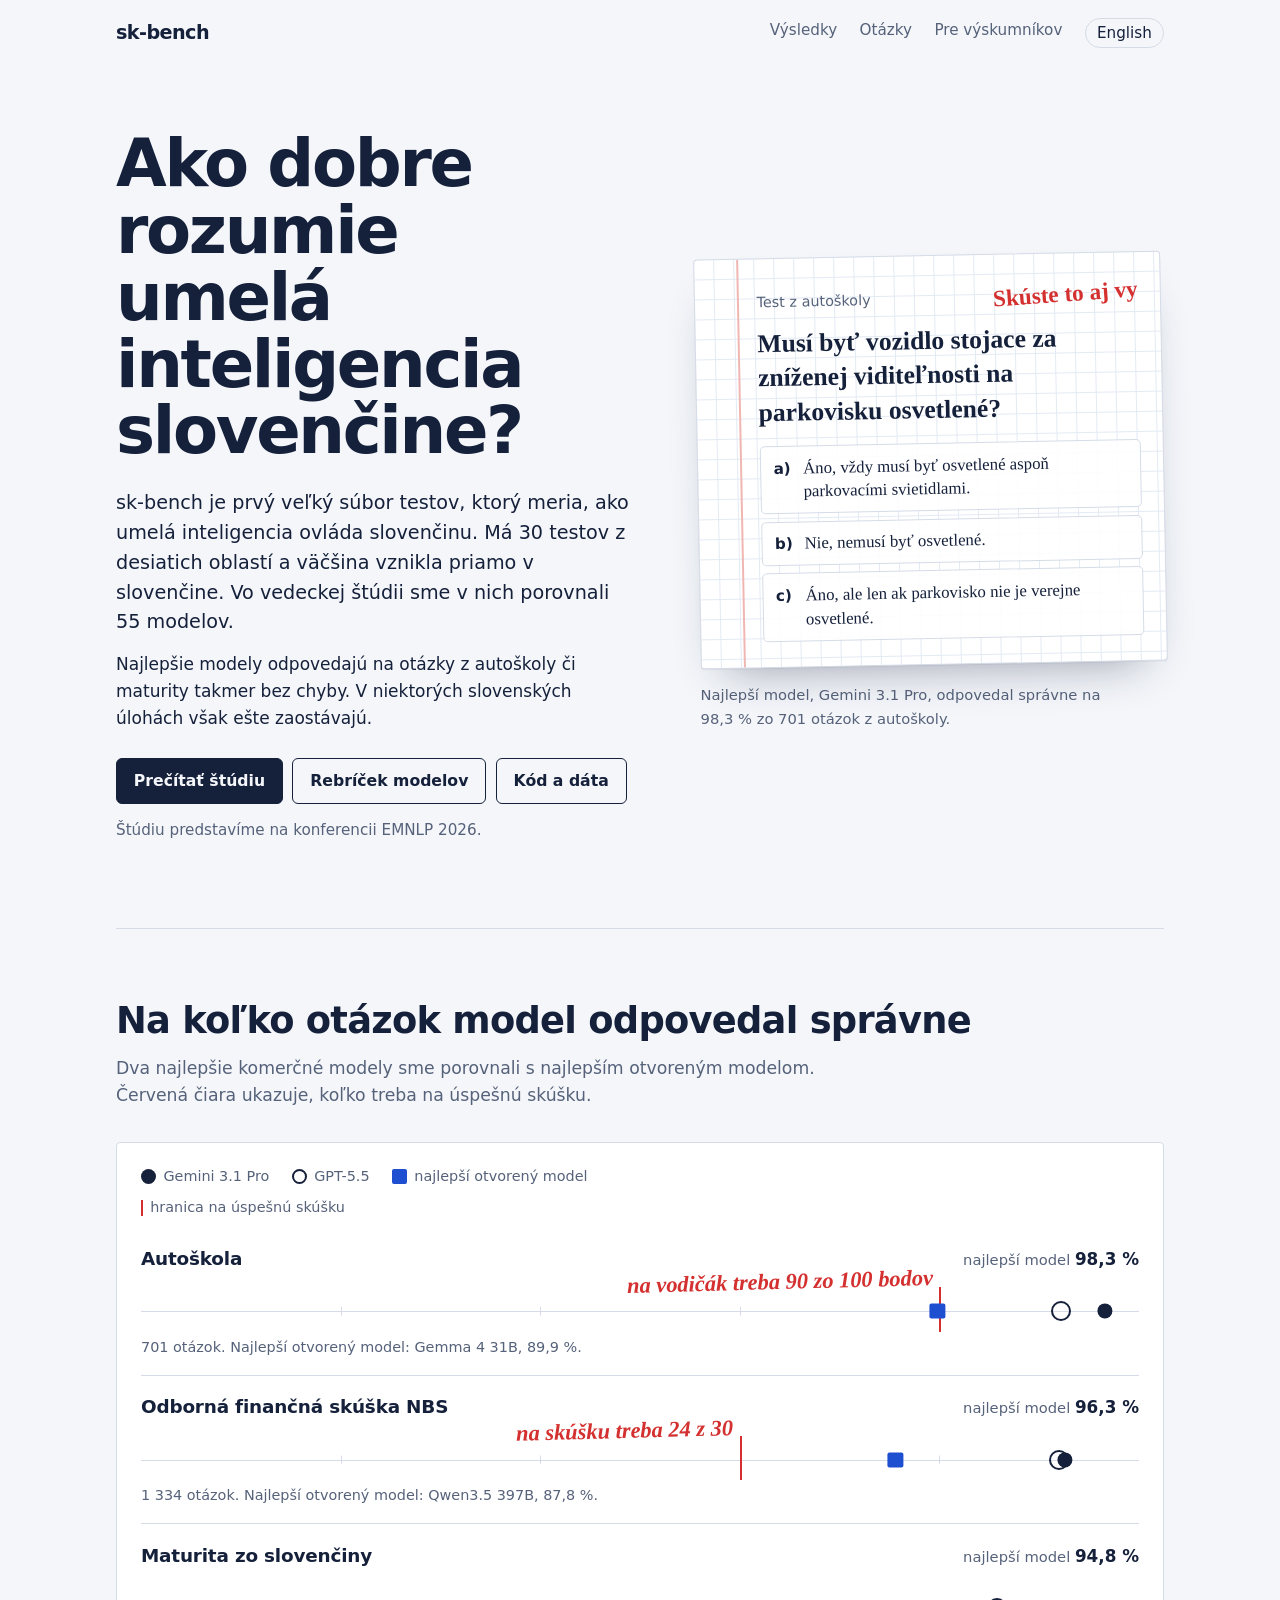
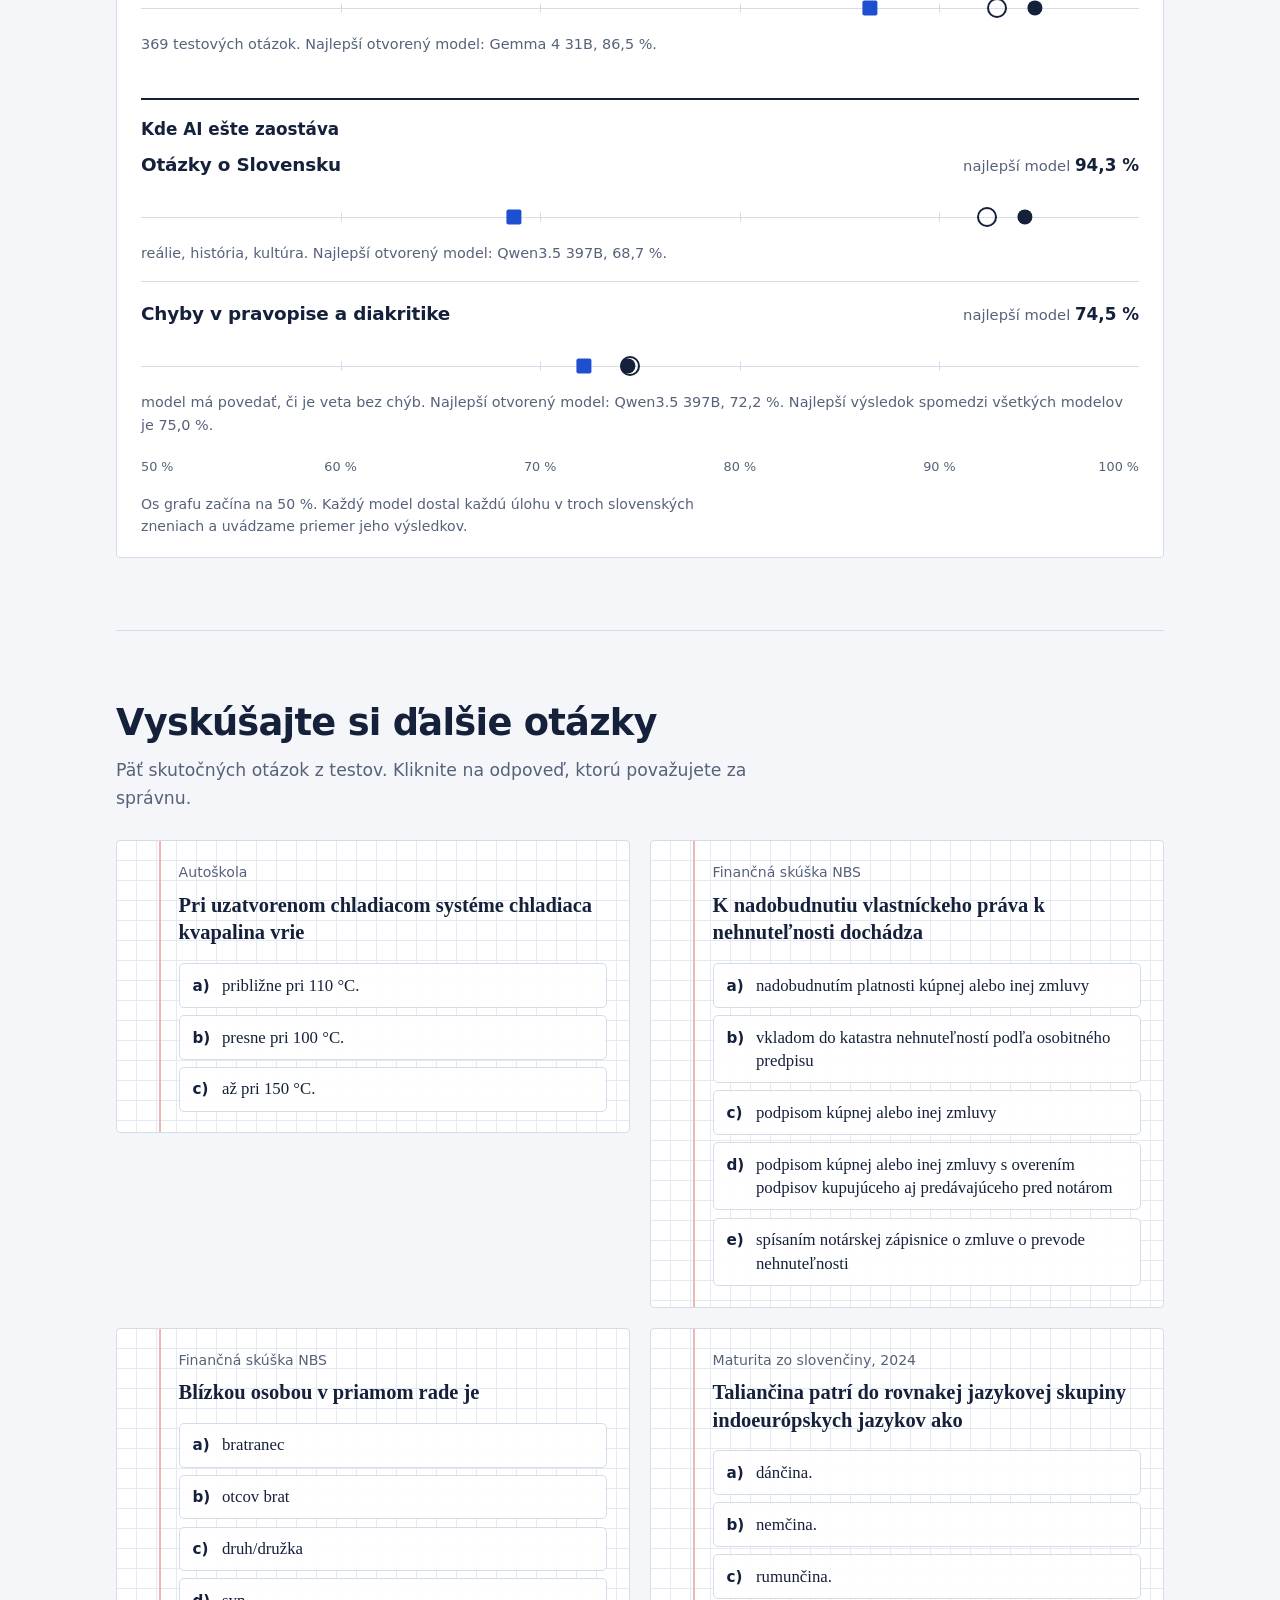
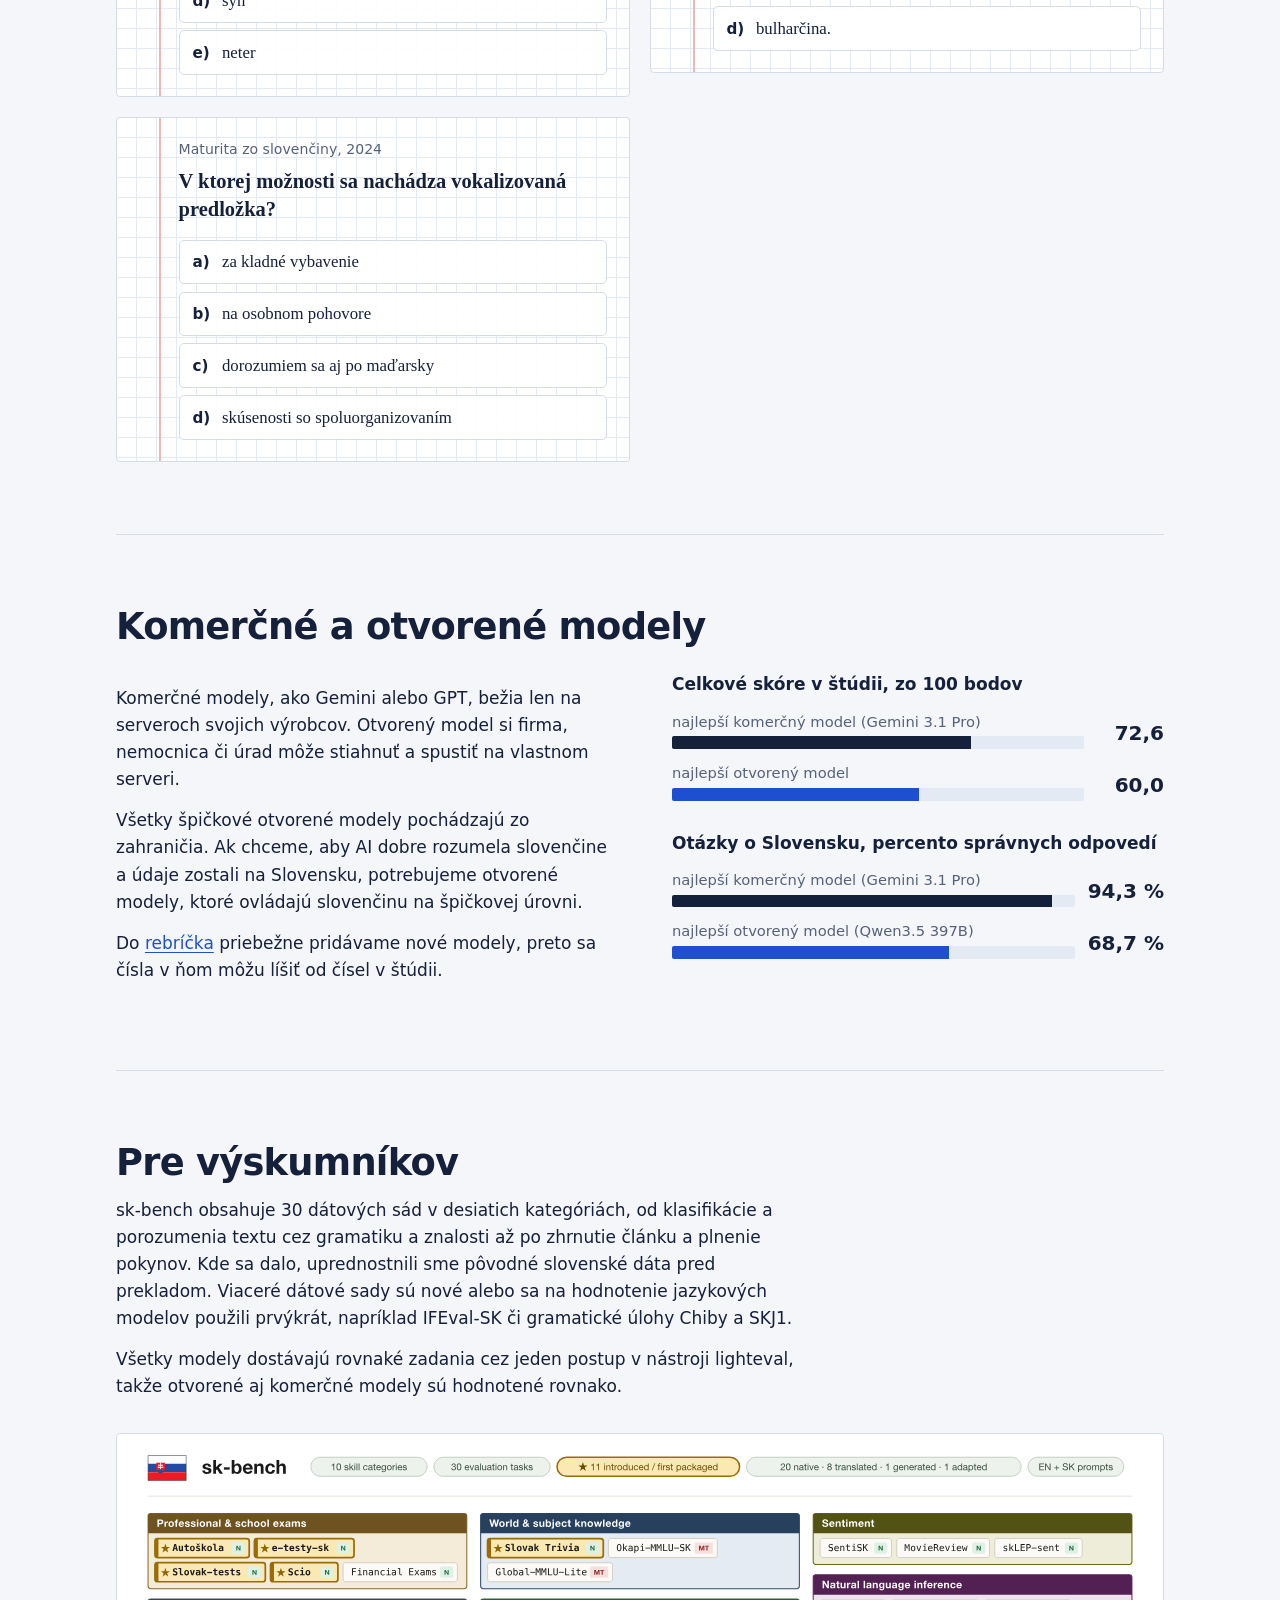
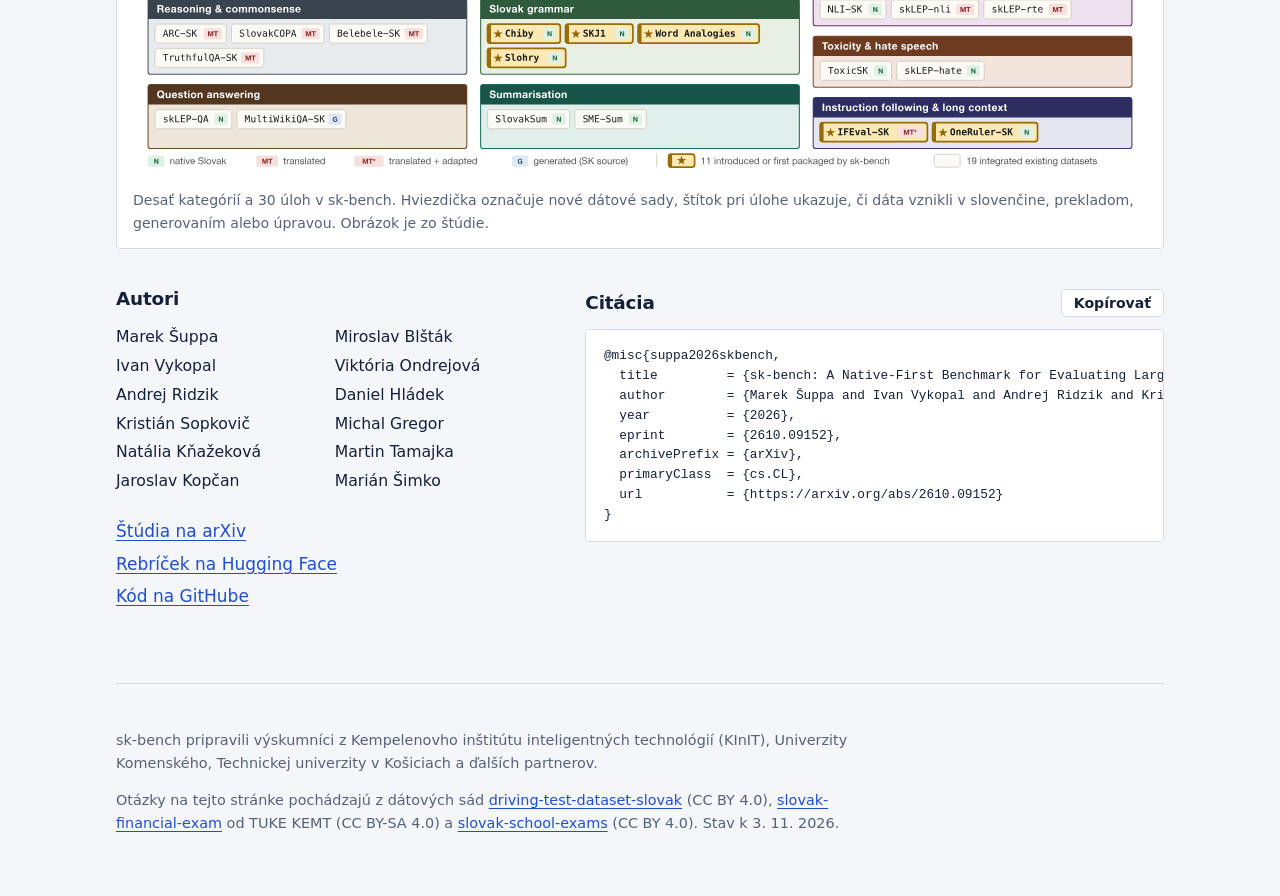
==== index.html @ a08ed682 "feat: redesign project page with Slovak and English versions Previously the page was a single Slovak" ====
<!doctype html>
<html lang="sk">
<head>
<meta charset="utf-8">
<meta name="viewport" content="width=device-width, initial-scale=1">
<title>sk-bench: ako dobre rozumie umelá inteligencia slovenčine</title>
<meta name="description" content="sk-bench meria, ako jazykové modely ovládajú slovenčinu. Výsledky na autoškole, skúške NBS, maturite a v úlohách, kde AI ešte zaostáva.">
<link rel="canonical" href="https://slovak-nlp.github.io/sk-bench/">
<link rel="alternate" hreflang="sk" href="https://slovak-nlp.github.io/sk-bench/">
<link rel="alternate" hreflang="en" href="https://slovak-nlp.github.io/sk-bench/en/">
<meta property="og:title" content="Ako dobre rozumie umelá inteligencia slovenčine?">
<meta property="og:description" content="sk-bench meria, ako jazykové modely ovládajú slovenčinu. Výsledky na autoškole, skúške NBS, maturite a v úlohách, kde AI ešte zaostáva.">
<meta property="og:url" content="https://slovak-nlp.github.io/sk-bench/">
<meta property="og:type" content="website">
<meta name="citation_title" content="sk-bench: A Native-First Benchmark for Evaluating Large Language Models in Slovak">
<meta name="citation_author" content="Marek Šuppa"><meta name="citation_author" content="Ivan Vykopal"><meta name="citation_author" content="Andrej Ridzik"><meta name="citation_author" content="Kristián Sopkovič"><meta name="citation_author" content="Natália Kňažeková"><meta name="citation_author" content="Jaroslav Kopčan"><meta name="citation_author" content="Miroslav Blšták"><meta name="citation_author" content="Viktória Ondrejová"><meta name="citation_author" content="Daniel Hládek"><meta name="citation_author" content="Michal Gregor"><meta name="citation_author" content="Martin Tamajka"><meta name="citation_author" content="Marián Šimko">
<meta name="citation_publication_date" content="2026">
<meta name="citation_arxiv_id" content="2610.09152">
<link rel="icon" href="data:image/svg+xml,%3Csvg xmlns='http://www.w3.org/2000/svg' viewBox='0 0 32 32'%3E%3Crect width='32' height='32' rx='6' fill='%2315203A'/%3E%3Cpath d='M8 17l5 5 11-12' stroke='%23FF7B70' stroke-width='3.5' fill='none' stroke-linecap='round' stroke-linejoin='round'/%3E%3C/svg%3E">
<link rel="preload" href="fonts/schibsted-grotesk-normal-latin-3.woff2" as="font" type="font/woff2" crossorigin>
<link rel="stylesheet" href="fonts/fonts.css">
<style>
:root {
  --page: #F4F6FA; --sheet: #FFFFFF; --ink: #15203A; --muted: #56627A; --rule: #D5DCE7;
  --grid: #E3EAF4; --margin-line: #F0B7B2; --blue: #1F4FD1; --red: #D3302F;
  --blue-soft: #E8EEFC; --red-soft: #FCEBE9;
  --sans: "Schibsted Grotesk", system-ui, -apple-system, "Segoe UI", sans-serif;
  --serif: "Source Serif 4", Georgia, serif;
  --hand: "Caveat", "Comic Sans MS", cursive;
  --margin: 2.75rem;
}
@media (prefers-color-scheme: dark) {
  :root:not([data-theme="light"]) {
    --page: #0D1320; --sheet: #141C2C; --ink: #E7ECF4; --muted: #9AA6BA; --rule: #2A3549;
    --grid: #1B2537; --margin-line: #5C2B2E; --blue: #85A5FF; --red: #FF7B70;
    --blue-soft: #1C2944; --red-soft: #3A1F22;
  }
}
:root[data-theme="dark"] {
  --page: #0D1320; --sheet: #141C2C; --ink: #E7ECF4; --muted: #9AA6BA; --rule: #2A3549;
  --grid: #1B2537; --margin-line: #5C2B2E; --blue: #85A5FF; --red: #FF7B70;
  --blue-soft: #1C2944; --red-soft: #3A1F22;
}
* { box-sizing: border-box; }
html { -webkit-text-size-adjust: 100%; scroll-behavior: smooth; }
body { margin: 0; background: var(--page); color: var(--ink); font: 400 1.0625rem/1.6 var(--sans); -webkit-font-smoothing: antialiased; }
a { color: var(--blue); text-underline-offset: .18em; text-decoration-thickness: 1px; }
a:hover { text-decoration-thickness: 2px; }
:focus-visible { outline: 3px solid var(--blue); outline-offset: 3px; border-radius: 3px; }
.wrap { max-width: 68rem; margin: 0 auto; padding: 0 1.25rem; }
.narrow { max-width: 44rem; }
p { margin: .85rem 0; max-width: 64ch; }
h1, h2, h3 { margin: 0; line-height: 1.1; letter-spacing: -.02em; }
h2 { font-size: clamp(1.7rem, 3.4vw, 2.3rem); font-weight: 750; }
h3 { font-size: 1.15rem; font-weight: 650; letter-spacing: -.01em; }
.pen { font-family: var(--hand); color: var(--red); font-weight: 600; letter-spacing: 0; }

/* Header */
.bar-top { display: flex; align-items: center; gap: 1.5rem; padding: 1.1rem 0; }
.brand { font-weight: 800; font-size: 1.2rem; letter-spacing: -.03em; color: var(--ink); text-decoration: none; }
.bar-top nav { margin-left: auto; display: flex; gap: 1.4rem; font-size: .95rem; font-weight: 500; }
.bar-top nav a { color: var(--muted); text-decoration: none; }
.bar-top nav a:hover { color: var(--ink); }
.bar-top .lang { color: var(--ink); border: 1px solid var(--rule); border-radius: 999px; padding: .1rem .7rem; }
@media (max-width: 44rem) { .bar-top nav a:not(.lang) { display: none; } }

/* Hero */
.hero { display: grid; gap: 3rem; align-items: center; padding: 3rem 0 4.5rem; }
@media (min-width: 60rem) { .hero { grid-template-columns: 1.05fr .95fr; gap: 4rem; padding-top: 4rem; } }
h1 { font-size: clamp(2.5rem, 6vw, 4.1rem); font-weight: 800; letter-spacing: -.035em; line-height: 1.02; max-width: 13ch; }
.lead { font-size: 1.2rem; line-height: 1.55; margin-top: 1.5rem; }
.venue { color: var(--muted); font-size: .95rem; }
.actions { display: flex; flex-wrap: wrap; gap: .6rem; margin-top: 1.6rem; }
.btn { display: inline-block; padding: .6rem 1.05rem; border-radius: 6px; font-weight: 600; font-size: .98rem; text-decoration: none; border: 1.5px solid var(--ink); color: var(--ink); }
.btn:hover { background: var(--sheet); }
.btn.primary { background: var(--ink); color: var(--page); }
.btn.primary:hover { background: var(--blue); border-color: var(--blue); }
figure { margin: 0; }
.hero figcaption { font-size: .92rem; color: var(--muted); margin: 1.1rem .25rem 0; max-width: 46ch; }

/* Squared exam paper with a red margin line */
.paper {
  background-color: var(--sheet);
  background-image:
    linear-gradient(90deg, transparent calc(var(--margin) - 2px), var(--margin-line) calc(var(--margin) - 2px), var(--margin-line) var(--margin), transparent var(--margin)),
    linear-gradient(var(--grid) 1px, transparent 1px),
    linear-gradient(90deg, var(--grid) 1px, transparent 1px);
  background-size: 100% 100%, 1.25rem 1.25rem, 1.25rem 1.25rem;
  background-position: 0 0, -1px -1px, -1px -1px;
  border: 1px solid var(--rule); border-radius: 4px;
  padding: 1.25rem 1.4rem 1.3rem calc(var(--margin) + 1.1rem);
}
.hero-sheet { padding-top: 1.4rem; padding-bottom: 1.6rem; box-shadow: 0 1px 0 rgba(21,32,58,.05), 0 24px 48px -26px rgba(21,32,58,.45); }
@media (min-width: 60rem) { .hero-sheet { transform: rotate(-1.1deg); } }
.sheet-head { display: flex; justify-content: space-between; align-items: baseline; gap: 1rem; font-size: .9rem; color: var(--muted); font-weight: 500; }
.sheet-head .hint { font-size: 1.45rem; transform: rotate(-3deg); }

/* Questions */
.q-src { font-size: .88rem; color: var(--muted); margin: 0 0 .35rem; font-weight: 500; }
.q-text { font-family: var(--serif); font-size: 1.28rem; line-height: 1.35; font-weight: 600; margin: .5rem 0 0; max-width: none; }
.hero-sheet .q-text { font-size: clamp(1.3rem, 2.4vw, 1.6rem); }
.q-tr { font-family: var(--serif); font-style: italic; color: var(--muted); margin: .3rem 0 0; font-size: 1rem; }
.opts { list-style: none; padding: 0; margin: 1rem 0 0; display: grid; gap: .45rem; }
.opts button {
  position: relative; width: 100%; text-align: left; font: 400 1.05rem/1.4 var(--serif); color: var(--ink);
  cursor: pointer; background: color-mix(in srgb, var(--sheet) 90%, transparent);
  border: 1px solid var(--rule); border-radius: 5px; padding: .6rem .8rem; display: flex; gap: .65rem; align-items: baseline;
}
.opts button:hover { border-color: var(--ink); }
.opts button b { font-family: var(--sans); font-weight: 650; font-size: .95rem; min-width: 1.2rem; }
.opts small { display: block; font-style: italic; color: var(--muted); font-size: .9rem; margin-top: .15rem; }
.q[data-done] button { cursor: default; }
.q[data-done] button:hover { border-color: var(--rule); }
.opts button.is-wrong > span { text-decoration: line-through; text-decoration-color: var(--red); text-decoration-thickness: 2px; color: var(--muted); }
.opts button.is-right { border-color: transparent; background: var(--sheet); }
.opts button.is-right::after {
  content: ""; position: absolute; inset: -5px -7px -4px -6px; pointer-events: none;
  border: 2.5px solid var(--red); border-radius: 48% 52% 46% 54% / 60% 44% 56% 40%;
  transform: rotate(-.8deg); animation: draw .45s ease-out both;
}
@keyframes draw { from { clip-path: inset(0 100% 0 0); } to { clip-path: inset(0 0 0 0); } }
.verdict { margin: .9rem 0 0; font-size: .95rem; color: var(--muted); }
.verdict:empty { display: none; }
.verdict .pen { font-size: 1.6rem; line-height: 1; margin-right: .5rem; display: inline-block; transform: rotate(-2deg); }
.quiz { display: grid; gap: 1.25rem; margin-top: 1.75rem; align-items: start; }
@media (min-width: 52rem) { .quiz { grid-template-columns: 1fr 1fr; } }

/* Sections */
section.block { padding: 4.5rem 0; border-top: 1px solid var(--rule); }
.intro { color: var(--muted); font-size: 1.08rem; }

/* Results chart */
.chart { background: var(--sheet); border: 1px solid var(--rule); border-radius: 4px; padding: 1.4rem 1.5rem 1.2rem; margin-top: 2rem; }
.legend { display: flex; flex-wrap: wrap; gap: .5rem 1.4rem; font-size: .9rem; color: var(--muted); margin: 0 0 .5rem; }
.legend span { display: inline-flex; align-items: center; gap: .45rem; }
.legend .dot { position: static; transform: none; }
.legend .swatch-pass { width: 2px; height: 1rem; background: var(--red); }
.row { padding: 1.15rem 0 1rem; border-top: 1px solid var(--rule); }
.legend + .row { border-top: 0; }
.row-head { display: flex; justify-content: space-between; align-items: baseline; gap: 1rem; }
.row-head .top { color: var(--muted); font-size: .92rem; white-space: nowrap; }
.row-head .top b { color: var(--ink); font-size: 1.05rem; }
.track { position: relative; height: 2.6rem; margin: 1.1rem 0 .25rem; }
.track::before { content: ""; position: absolute; left: 0; right: 0; top: 50%; border-top: 1px solid var(--rule); }
.tick { position: absolute; top: 50%; height: .55rem; border-left: 1px solid var(--rule); transform: translateY(-50%); }
.pass { position: absolute; top: -.2rem; bottom: 0; border-left: 2px solid var(--red); }
.pass span { position: absolute; right: .55rem; top: -1rem; font-size: 1.4rem; line-height: 1; white-space: nowrap; transform: rotate(-1.5deg); }
.dot { position: absolute; top: 50%; width: .95rem; height: .95rem; transform: translate(-50%, -50%); display: inline-block; }
.d-gem { background: var(--ink); border-radius: 50%; }
.d-gpt { border: 2.5px solid var(--ink); border-radius: 50%; z-index: 1; width: 1.25rem; height: 1.25rem; }
.legend .d-gpt { width: .95rem; height: .95rem; }
.d-open { background: var(--blue); border-radius: 2px; }
.note { font-size: .9rem; color: var(--muted); margin: 0; max-width: none; }
.group-label { margin: 1.6rem 0 0; padding-top: 1rem; border-top: 2px solid var(--ink); font-weight: 700; font-size: 1.05rem; max-width: none; }
.group-label + .row { border-top: 0; padding-top: .6rem; }
.axis { position: relative; height: 1.3rem; font-size: .8rem; color: var(--muted); font-variant-numeric: tabular-nums; margin-top: .3rem; }
.axis span { position: absolute; transform: translateX(-50%); white-space: nowrap; }
.axis span:first-child { transform: none; }
.axis span:last-child { transform: translateX(-100%); }
.chart .small { font-size: .88rem; color: var(--muted); margin: .9rem 0 0; }

/* Commercial vs open */
.split { display: grid; gap: 2.5rem; margin-top: 1.5rem; }
@media (min-width: 60rem) { .split { grid-template-columns: 1fr 1fr; gap: 4rem; align-items: start; } }
.bars { margin-bottom: 1.8rem; }
.bars-title { font-weight: 650; margin: 0 0 .7rem; }
.bar { display: grid; grid-template-columns: 1fr auto; gap: .2rem .8rem; margin-bottom: .75rem; }
.bar-label { font-size: .92rem; color: var(--muted); }
.bar-val { grid-row: 1 / 3; grid-column: 2; align-self: end; font-weight: 700; font-size: 1.25rem; min-width: 4.2rem; text-align: right; }
.bar-track { height: .8rem; background: var(--grid); border-radius: 2px; overflow: hidden; }
.bar-track i { display: block; height: 100%; }
.b-com { background: var(--ink); }
.b-open { background: var(--blue); }

/* Research */
.overview { background: #fff; border: 1px solid var(--rule); border-radius: 4px; padding: .75rem; margin: 2rem 0 0; }
.overview img { display: block; width: 100%; height: auto; }
.overview figcaption { font-size: .88rem; color: var(--muted); margin: .7rem .25rem .1rem; max-width: none; }
.cols { display: grid; gap: 2.5rem; margin-top: 2.5rem; }
.cols > div, .split > div, .hero > * { min-width: 0; }
@media (min-width: 60rem) { .cols { grid-template-columns: 1fr 1.4fr; gap: 3.5rem; } }
.authors { list-style: none; padding: 0; margin: .8rem 0 0; columns: 2; column-gap: 1.5rem; font-size: .98rem; }
.authors li { padding: .12rem 0; break-inside: avoid; }
.links { list-style: none; padding: 0; margin: 1.4rem 0 0; display: grid; gap: .35rem; }
.cite-head { display: flex; justify-content: space-between; align-items: center; }
.copy { font: 600 .88rem var(--sans); color: var(--ink); background: var(--sheet); border: 1px solid var(--rule); border-radius: 5px; padding: .3rem .75rem; cursor: pointer; }
.copy:hover { border-color: var(--ink); }
pre.bib { margin: .8rem 0 0; background: var(--sheet); border: 1px solid var(--rule); border-radius: 4px; padding: 1rem 1.1rem; font: .8rem/1.55 ui-monospace, SFMono-Regular, Menlo, Consolas, monospace; overflow-x: auto; white-space: pre; }

footer { border-top: 1px solid var(--rule); padding: 2rem 0 3rem; font-size: .9rem; color: var(--muted); }
footer p { max-width: 80ch; }

@media (max-width: 40rem) {
  :root { --margin: 1.6rem; }
  .paper { padding-right: 1rem; }
  .row-head { flex-direction: column; gap: .15rem; }
  .chart { padding: 1.1rem 1rem 1rem; }
  .pass span { font-size: 1.25rem; }
  .authors { columns: 1; }
}
@media (prefers-reduced-motion: reduce) {
  html { scroll-behavior: auto; }
  .opts button.is-right::after { animation: none; }
}
</style>
</head>
<body data-right="Správne!" data-wrong="Správne je {x})">
<div class="wrap">
  <header class="bar-top"><a class="brand" href="./">sk-bench</a><nav><a href="#vysledky">Výsledky</a><a href="#otazky">Otázky</a><a href="#vyskum">Pre výskumníkov</a><a class="lang" href="en/" hreflang="en" lang="en">English</a></nav></header>

  <div class="hero">
    <div>
      <h1>Ako dobre rozumie umelá inteligencia slovenčine?</h1>
      <p class="lead">sk-bench je prvý veľký súbor testov, ktorý meria, ako umelá inteligencia ovláda slovenčinu. Má 30 testov z desiatich oblastí a väčšina vznikla priamo v slovenčine. Vo vedeckej štúdii sme v nich porovnali 55 modelov.</p>
      <p>Najlepšie modely odpovedajú na otázky z autoškoly či maturity takmer bez chyby. V niektorých slovenských úlohách však ešte zaostávajú.</p>
      <div class="actions">
        <a class="btn primary" href="https://arxiv.org/abs/2610.09152">Prečítať štúdiu</a>
        <a class="btn" href="https://huggingface.co/spaces/slovak-nlp/sk-bench-leaderboard">Rebríček modelov</a>
        <a class="btn" href="https://github.com/slovak-nlp/sk-bench">Kód a dáta</a>
      </div>
      <p class="venue">Štúdiu predstavíme na konferencii EMNLP 2026.</p>
    </div>
    <figure>
      <article class="q paper hero-sheet" data-a="1" data-stat=""><div class="sheet-head"><span>Test z autoškoly</span><span class="pen hint" aria-hidden="true">Skúste to aj vy</span></div><p class="q-text" lang="sk">Musí byť vozidlo stojace za zníženej viditeľnosti na parkovisku osvetlené?</p><ol class="opts"><li><button type="button" data-i="0"><b>a)</b><span><span lang="sk">Áno, vždy musí byť osvetlené aspoň parkovacími svietidlami.</span></span></button></li><li><button type="button" data-i="1"><b>b)</b><span><span lang="sk">Nie, nemusí byť osvetlené.</span></span></button></li><li><button type="button" data-i="2"><b>c)</b><span><span lang="sk">Áno, ale len ak parkovisko nie je verejne osvetlené.</span></span></button></li></ol><p class="verdict" aria-live="polite"></p></article>
      <figcaption>Najlepší model, Gemini 3.1 Pro, odpovedal správne na 98,3 % zo 701 otázok z autoškoly.</figcaption>
    </figure>
  </div>

  <section class="block" id="vysledky" aria-labelledby="vysledky-h">
    <h2 id="vysledky-h">Na koľko otázok model odpovedal správne</h2>
    <p class="intro">Dva najlepšie komerčné modely sme porovnali s najlepším otvoreným modelom. Červená čiara ukazuje, koľko treba na úspešnú skúšku.</p>
    <div class="chart">
      <p class="legend" aria-hidden="true">
        <span><i class="dot d-gem"></i>Gemini 3.1 Pro</span>
        <span><i class="dot d-gpt"></i>GPT-5.5</span>
        <span><i class="dot d-open"></i>najlepší otvorený model</span>
        <span><i class="swatch-pass"></i>hranica na úspešnú skúšku</span>
      </p>
      <div class="row"><div class="row-head"><h3>Autoškola</h3><span class="top">najlepší model <b>98,3 %</b></span></div><div class="track" role="img" aria-label="Autoškola: Gemini 3.1 Pro 98,3 %, GPT-5.5 96,1 %, najlepší otvorený model Gemma 4 31B 89,9 %, hranica na úspešnú skúšku 90,0 %"><i class="tick" style="left:20.00%"></i><i class="tick" style="left:40.00%"></i><i class="tick" style="left:60.00%"></i><i class="tick" style="left:80.00%"></i><i class="pass" style="left:80.00%"><span class="pen">na vodičák treba 90 zo 100 bodov</span></i><i class="dot d-open" style="left:79.80%"></i><i class="dot d-gpt" style="left:92.20%"></i><i class="dot d-gem" style="left:96.60%"></i></div><p class="note">701 otázok. Najlepší otvorený model: Gemma 4 31B, 89,9 %.</p></div><div class="row"><div class="row-head"><h3>Odborná finančná skúška NBS</h3><span class="top">najlepší model <b>96,3 %</b></span></div><div class="track" role="img" aria-label="Odborná finančná skúška NBS: Gemini 3.1 Pro 96,3 %, GPT-5.5 96,0 %, najlepší otvorený model Qwen3.5 397B 87,8 %, hranica na úspešnú skúšku 80,0 %"><i class="tick" style="left:20.00%"></i><i class="tick" style="left:40.00%"></i><i class="tick" style="left:60.00%"></i><i class="tick" style="left:80.00%"></i><i class="pass" style="left:60.00%"><span class="pen">na skúšku treba 24 z 30</span></i><i class="dot d-open" style="left:75.60%"></i><i class="dot d-gpt" style="left:92.00%"></i><i class="dot d-gem" style="left:92.60%"></i></div><p class="note">1 334 otázok. Najlepší otvorený model: Qwen3.5 397B, 87,8 %.</p></div><div class="row"><div class="row-head"><h3>Maturita zo slovenčiny</h3><span class="top">najlepší model <b>94,8 %</b></span></div><div class="track" role="img" aria-label="Maturita zo slovenčiny: Gemini 3.1 Pro 94,8 %, GPT-5.5 92,9 %, najlepší otvorený model Gemma 4 31B 86,5 %"><i class="tick" style="left:20.00%"></i><i class="tick" style="left:40.00%"></i><i class="tick" style="left:60.00%"></i><i class="tick" style="left:80.00%"></i><i class="dot d-open" style="left:73.00%"></i><i class="dot d-gpt" style="left:85.80%"></i><i class="dot d-gem" style="left:89.60%"></i></div><p class="note">369 testových otázok. Najlepší otvorený model: Gemma 4 31B, 86,5 %.</p></div><p class="group-label">Kde AI ešte zaostáva</p><div class="row"><div class="row-head"><h3>Otázky o Slovensku</h3><span class="top">najlepší model <b>94,3 %</b></span></div><div class="track" role="img" aria-label="Otázky o Slovensku: Gemini 3.1 Pro 94,3 %, GPT-5.5 92,4 %, najlepší otvorený model Qwen3.5 397B 68,7 %"><i class="tick" style="left:20.00%"></i><i class="tick" style="left:40.00%"></i><i class="tick" style="left:60.00%"></i><i class="tick" style="left:80.00%"></i><i class="dot d-open" style="left:37.40%"></i><i class="dot d-gpt" style="left:84.80%"></i><i class="dot d-gem" style="left:88.60%"></i></div><p class="note">reálie, história, kultúra. Najlepší otvorený model: Qwen3.5 397B, 68,7 %.</p></div><div class="row"><div class="row-head"><h3>Chyby v pravopise a diakritike</h3><span class="top">najlepší model <b>74,5 %</b></span></div><div class="track" role="img" aria-label="Chyby v pravopise a diakritike: Gemini 3.1 Pro 74,4 %, GPT-5.5 74,5 %, najlepší otvorený model Qwen3.5 397B 72,2 %"><i class="tick" style="left:20.00%"></i><i class="tick" style="left:40.00%"></i><i class="tick" style="left:60.00%"></i><i class="tick" style="left:80.00%"></i><i class="dot d-open" style="left:44.40%"></i><i class="dot d-gpt" style="left:49.00%"></i><i class="dot d-gem" style="left:48.80%"></i></div><p class="note">model má povedať, či je veta bez chýb. Najlepší otvorený model: Qwen3.5 397B, 72,2 %. Najlepší výsledok spomedzi všetkých modelov je 75,0 %.</p></div><div class="axis" aria-hidden="true"><span style="left:0.00%">50 %</span><span style="left:20.00%">60 %</span><span style="left:40.00%">70 %</span><span style="left:60.00%">80 %</span><span style="left:80.00%">90 %</span><span style="left:100.00%">100 %</span></div>
      <p class="small">Os grafu začína na 50 %. Každý model dostal každú úlohu v troch slovenských zneniach a uvádzame priemer jeho výsledkov.</p>
    </div>
  </section>

  <section class="block" id="otazky" aria-labelledby="otazky-h">
    <div class="narrow">
      <h2 id="otazky-h">Vyskúšajte si ďalšie otázky</h2>
      <p class="intro">Päť skutočných otázok z testov. Kliknite na odpoveď, ktorú považujete za správnu.</p>
    </div>
    <div class="quiz"><article class="q paper" data-a="0" data-stat="Najlepší model odpovedá správne na 98,3 % otázok z autoškoly."><p class="q-src">Autoškola</p><p class="q-text" lang="sk">Pri uzatvorenom chladiacom systéme chladiaca kvapalina vrie</p><ol class="opts"><li><button type="button" data-i="0"><b>a)</b><span><span lang="sk">približne pri 110 °C.</span></span></button></li><li><button type="button" data-i="1"><b>b)</b><span><span lang="sk">presne pri 100 °C.</span></span></button></li><li><button type="button" data-i="2"><b>c)</b><span><span lang="sk">až pri 150 °C.</span></span></button></li></ol><p class="verdict" aria-live="polite"></p></article><article class="q paper" data-a="1" data-stat="Najlepší model odpovedá správne na 96,3 % otázok z finančných skúšok."><p class="q-src">Finančná skúška NBS</p><p class="q-text" lang="sk">K nadobudnutiu vlastníckeho práva k nehnuteľnosti dochádza</p><ol class="opts"><li><button type="button" data-i="0"><b>a)</b><span><span lang="sk">nadobudnutím platnosti kúpnej alebo inej zmluvy</span></span></button></li><li><button type="button" data-i="1"><b>b)</b><span><span lang="sk">vkladom do katastra nehnuteľností podľa osobitného predpisu</span></span></button></li><li><button type="button" data-i="2"><b>c)</b><span><span lang="sk">podpisom kúpnej alebo inej zmluvy</span></span></button></li><li><button type="button" data-i="3"><b>d)</b><span><span lang="sk">podpisom kúpnej alebo inej zmluvy s overením podpisov kupujúceho aj predávajúceho pred notárom</span></span></button></li><li><button type="button" data-i="4"><b>e)</b><span><span lang="sk">spísaním notárskej zápisnice o zmluve o prevode nehnuteľnosti</span></span></button></li></ol><p class="verdict" aria-live="polite"></p></article><article class="q paper" data-a="3" data-stat="Najlepší model odpovedá správne na 96,3 % otázok z finančných skúšok."><p class="q-src">Finančná skúška NBS</p><p class="q-text" lang="sk">Blízkou osobou v priamom rade je</p><ol class="opts"><li><button type="button" data-i="0"><b>a)</b><span><span lang="sk">bratranec</span></span></button></li><li><button type="button" data-i="1"><b>b)</b><span><span lang="sk">otcov brat</span></span></button></li><li><button type="button" data-i="2"><b>c)</b><span><span lang="sk">druh/družka</span></span></button></li><li><button type="button" data-i="3"><b>d)</b><span><span lang="sk">syn</span></span></button></li><li><button type="button" data-i="4"><b>e)</b><span><span lang="sk">neter</span></span></button></li></ol><p class="verdict" aria-live="polite"></p></article><article class="q paper" data-a="2" data-stat="Najlepší model odpovedá správne na 94,8 % maturitných testových otázok."><p class="q-src">Maturita zo slovenčiny, 2024</p><p class="q-text" lang="sk">Taliančina patrí do rovnakej jazykovej skupiny indoeurópskych jazykov ako</p><ol class="opts"><li><button type="button" data-i="0"><b>a)</b><span><span lang="sk">dánčina.</span></span></button></li><li><button type="button" data-i="1"><b>b)</b><span><span lang="sk">nemčina.</span></span></button></li><li><button type="button" data-i="2"><b>c)</b><span><span lang="sk">rumunčina.</span></span></button></li><li><button type="button" data-i="3"><b>d)</b><span><span lang="sk">bulharčina.</span></span></button></li></ol><p class="verdict" aria-live="polite"></p></article><article class="q paper" data-a="3" data-stat="Najlepší model odpovedá správne na 94,8 % maturitných testových otázok."><p class="q-src">Maturita zo slovenčiny, 2024</p><p class="q-text" lang="sk">V ktorej možnosti sa nachádza vokalizovaná predložka?</p><ol class="opts"><li><button type="button" data-i="0"><b>a)</b><span><span lang="sk">za kladné vybavenie</span></span></button></li><li><button type="button" data-i="1"><b>b)</b><span><span lang="sk">na osobnom pohovore</span></span></button></li><li><button type="button" data-i="2"><b>c)</b><span><span lang="sk">dorozumiem sa aj po maďarsky</span></span></button></li><li><button type="button" data-i="3"><b>d)</b><span><span lang="sk">skúsenosti so spoluorganizovaním</span></span></button></li></ol><p class="verdict" aria-live="polite"></p></article></div>
  </section>

  <section class="block" aria-labelledby="open-h">
    <h2 id="open-h">Komerčné a otvorené modely</h2>
    <div class="split">
      <div>
        <p>Komerčné modely, ako Gemini alebo GPT, bežia len na serveroch svojich výrobcov. Otvorený model si firma, nemocnica či úrad môže stiahnuť a spustiť na vlastnom serveri.</p>
        <p>Všetky špičkové otvorené modely pochádzajú zo zahraničia. Ak chceme, aby AI dobre rozumela slovenčine a údaje zostali na Slovensku, potrebujeme otvorené modely, ktoré ovládajú slovenčinu na špičkovej úrovni.</p>
        <p>Do <a href="https://huggingface.co/spaces/slovak-nlp/sk-bench-leaderboard">rebríčka</a> priebežne pridávame nové modely, preto sa čísla v ňom môžu líšiť od čísel v štúdii.</p>
      </div>
      <div><div class="bars"><p class="bars-title">Celkové skóre v štúdii, zo 100 bodov</p><div class="bar"><span class="bar-label">najlepší komerčný model (Gemini 3.1 Pro)</span><span class="bar-track"><i class="b-com" style="width:72.6%"></i></span><span class="bar-val">72,6</span></div><div class="bar"><span class="bar-label">najlepší otvorený model</span><span class="bar-track"><i class="b-open" style="width:60.0%"></i></span><span class="bar-val">60,0</span></div></div><div class="bars"><p class="bars-title">Otázky o Slovensku, percento správnych odpovedí</p><div class="bar"><span class="bar-label">najlepší komerčný model (Gemini 3.1 Pro)</span><span class="bar-track"><i class="b-com" style="width:94.3%"></i></span><span class="bar-val">94,3 %</span></div><div class="bar"><span class="bar-label">najlepší otvorený model (Qwen3.5 397B)</span><span class="bar-track"><i class="b-open" style="width:68.7%"></i></span><span class="bar-val">68,7 %</span></div></div></div>
    </div>
  </section>

  <section class="block" id="vyskum" aria-labelledby="vyskum-h">
    <h2 id="vyskum-h">Pre výskumníkov</h2>
    <p>sk-bench obsahuje 30 dátových sád v desiatich kategóriách, od klasifikácie a porozumenia textu cez gramatiku a znalosti až po zhrnutie článku a plnenie pokynov. Kde sa dalo, uprednostnili sme pôvodné slovenské dáta pred prekladom. Viaceré dátové sady sú nové alebo sa na hodnotenie jazykových modelov použili prvýkrát, napríklad IFEval-SK či gramatické úlohy Chiby a SKJ1.</p>
    <p>Všetky modely dostávajú rovnaké zadania cez jeden postup v nástroji lighteval, takže otvorené aj komerčné modely sú hodnotené rovnako.</p>
    <figure class="overview">
      <img src="sk-bench-overview.svg" alt="Desať kategórií a 30 úloh v sk-bench. Hviezdička označuje nové dátové sady, štítok pri úlohe ukazuje, či dáta vznikli v slovenčine, prekladom, generovaním alebo úpravou. Obrázok je zo štúdie." width="885" height="288" loading="lazy">
      <figcaption>Desať kategórií a 30 úloh v sk-bench. Hviezdička označuje nové dátové sady, štítok pri úlohe ukazuje, či dáta vznikli v slovenčine, prekladom, generovaním alebo úpravou. Obrázok je zo štúdie.</figcaption>
    </figure>
    <div class="cols">
      <div>
        <h3>Autori</h3>
        <ul class="authors"><li>Marek Šuppa</li><li>Ivan Vykopal</li><li>Andrej Ridzik</li><li>Kristián Sopkovič</li><li>Natália Kňažeková</li><li>Jaroslav Kopčan</li><li>Miroslav Blšták</li><li>Viktória Ondrejová</li><li>Daniel Hládek</li><li>Michal Gregor</li><li>Martin Tamajka</li><li>Marián Šimko</li></ul>
        <ul class="links"><li><a href="https://arxiv.org/abs/2610.09152">Štúdia na arXiv</a></li><li><a href="https://huggingface.co/spaces/slovak-nlp/sk-bench-leaderboard">Rebríček na Hugging Face</a></li><li><a href="https://github.com/slovak-nlp/sk-bench">Kód na GitHube</a></li></ul>
      </div>
      <div>
        <div class="cite-head"><h3>Citácia</h3><button class="copy" type="button" data-done="Skopírované">Kopírovať</button></div>
        <pre class="bib">@misc{suppa2026skbench,
  title         = {sk-bench: A Native-First Benchmark for Evaluating Large Language Models in Slovak},
  author        = {Marek Šuppa and Ivan Vykopal and Andrej Ridzik and Kristián Sopkovič and Natália Kňažeková and Jaroslav Kopčan and Miroslav Blšták and Viktória Ondrejová and Daniel Hládek and Michal Gregor and Martin Tamajka and Marián Šimko},
  year          = {2026},
  eprint        = {2610.09152},
  archivePrefix = {arXiv},
  primaryClass  = {cs.CL},
  url           = {https://arxiv.org/abs/2610.09152}
}</pre>
      </div>
    </div>
  </section>

  <footer>
    <p>sk-bench pripravili výskumníci z Kempelenovho inštitútu inteligentných technológií (KInIT), Univerzity Komenského, Technickej univerzity v Košiciach a ďalších partnerov.</p>
    <p>Otázky na tejto stránke pochádzajú z dátových sád <a href="https://huggingface.co/datasets/slovak-nlp/driving-test-dataset-slovak">driving-test-dataset-slovak</a> (CC BY 4.0), <a href="https://huggingface.co/datasets/TUKE-KEMT/slovak-financial-exam">slovak-financial-exam</a> od TUKE KEMT (CC BY-SA 4.0) a <a href="https://huggingface.co/datasets/slovak-nlp/slovak-school-exams-test-preprocessed">slovak-school-exams</a> (CC BY 4.0). Stav k 3. 11. 2026.</p>
  </footer>
</div>
<script>
const body = document.body;
document.querySelectorAll('.q').forEach(box => {
  box.addEventListener('click', ev => {
    const btn = ev.target.closest('button');
    if (!btn || box.dataset.done) return;
    box.dataset.done = '1';
    const a = +box.dataset.a, i = +btn.dataset.i;
    const buttons = box.querySelectorAll('button');
    buttons[a].classList.add('is-right');
    if (i !== a) btn.classList.add('is-wrong');
    buttons.forEach(b => b.setAttribute('aria-disabled', 'true'));
    const v = box.querySelector('.verdict');
    const pen = document.createElement('span');
    pen.className = 'pen';
    pen.textContent = i === a ? body.dataset.right : body.dataset.wrong.replace('{x}', 'abcde'[a]);
    v.append(pen, document.createTextNode(box.dataset.stat || ''));
  });
});
const copy = document.querySelector('.copy');
if (copy) copy.addEventListener('click', async () => {
  try {
    await navigator.clipboard.writeText(document.querySelector('pre.bib').textContent);
    const label = copy.textContent;
    copy.textContent = copy.dataset.done;
    setTimeout(() => { copy.textContent = label; }, 1600);
  } catch (err) {
    const r = document.createRange(); r.selectNodeContents(document.querySelector('pre.bib'));
    const s = getSelection(); s.removeAllRanges(); s.addRange(r);
  }
});
</script>
</body>
</html>
---- fonts/fonts.css ----
/* latin-ext */
@font-face {
  font-family: 'Caveat';
  font-style: normal;
  font-weight: 500 700;
  font-display: swap;
  src: url(caveat-normal-latin-ext-0.woff2) format('woff2');
  unicode-range: U+0100-02BA, U+02BD-02C5, U+02C7-02CC, U+02CE-02D7, U+02DD-02FF, U+0304, U+0308, U+0329, U+1D00-1DBF, U+1E00-1E9F, U+1EF2-1EFF, U+2020, U+20A0-20AB, U+20AD-20C4, U+2113, U+2C60-2C7F, U+A720-A7FF;
}
/* latin */
@font-face {
  font-family: 'Caveat';
  font-style: normal;
  font-weight: 500 700;
  font-display: swap;
  src: url(caveat-normal-latin-1.woff2) format('woff2');
  unicode-range: U+0000-00FF, U+0131, U+0152-0153, U+02BB-02BC, U+02C6, U+02DA, U+02DC, U+0304, U+0308, U+0329, U+2000-206F, U+20AC, U+2122, U+2191, U+2193, U+2212, U+2215, U+FEFF, U+FFFD;
}
/* latin-ext */
@font-face {
  font-family: 'Schibsted Grotesk';
  font-style: normal;
  font-weight: 400 800;
  font-display: swap;
  src: url(schibsted-grotesk-normal-latin-ext-2.woff2) format('woff2');
  unicode-range: U+0100-02BA, U+02BD-02C5, U+02C7-02CC, U+02CE-02D7, U+02DD-02FF, U+0304, U+0308, U+0329, U+1D00-1DBF, U+1E00-1E9F, U+1EF2-1EFF, U+2020, U+20A0-20AB, U+20AD-20C4, U+2113, U+2C60-2C7F, U+A720-A7FF;
}
/* latin */
@font-face {
  font-family: 'Schibsted Grotesk';
  font-style: normal;
  font-weight: 400 800;
  font-display: swap;
  src: url(schibsted-grotesk-normal-latin-3.woff2) format('woff2');
  unicode-range: U+0000-00FF, U+0131, U+0152-0153, U+02BB-02BC, U+02C6, U+02DA, U+02DC, U+0304, U+0308, U+0329, U+2000-206F, U+20AC, U+2122, U+2191, U+2193, U+2212, U+2215, U+FEFF, U+FFFD;
}
/* latin-ext */
@font-face {
  font-family: 'Source Serif 4';
  font-style: italic;
  font-weight: 400;
  font-display: swap;
  src: url(source-serif-4-italic-latin-ext-4.woff2) format('woff2');
  unicode-range: U+0100-02BA, U+02BD-02C5, U+02C7-02CC, U+02CE-02D7, U+02DD-02FF, U+0304, U+0308, U+0329, U+1D00-1DBF, U+1E00-1E9F, U+1EF2-1EFF, U+2020, U+20A0-20AB, U+20AD-20C4, U+2113, U+2C60-2C7F, U+A720-A7FF;
}
/* latin */
@font-face {
  font-family: 'Source Serif 4';
  font-style: italic;
  font-weight: 400;
  font-display: swap;
  src: url(source-serif-4-italic-latin-5.woff2) format('woff2');
  unicode-range: U+0000-00FF, U+0131, U+0152-0153, U+02BB-02BC, U+02C6, U+02DA, U+02DC, U+0304, U+0308, U+0329, U+2000-206F, U+20AC, U+2122, U+2191, U+2193, U+2212, U+2215, U+FEFF, U+FFFD;
}
/* latin-ext */
@font-face {
  font-family: 'Source Serif 4';
  font-style: normal;
  font-weight: 400 600;
  font-display: swap;
  src: url(source-serif-4-normal-latin-ext-6.woff2) format('woff2');
  unicode-range: U+0100-02BA, U+02BD-02C5, U+02C7-02CC, U+02CE-02D7, U+02DD-02FF, U+0304, U+0308, U+0329, U+1D00-1DBF, U+1E00-1E9F, U+1EF2-1EFF, U+2020, U+20A0-20AB, U+20AD-20C4, U+2113, U+2C60-2C7F, U+A720-A7FF;
}
/* latin */
@font-face {
  font-family: 'Source Serif 4';
  font-style: normal;
  font-weight: 400 600;
  font-display: swap;
  src: url(source-serif-4-normal-latin-7.woff2) format('woff2');
  unicode-range: U+0000-00FF, U+0131, U+0152-0153, U+02BB-02BC, U+02C6, U+02DA, U+02DC, U+0304, U+0308, U+0329, U+2000-206F, U+20AC, U+2122, U+2191, U+2193, U+2212, U+2215, U+FEFF, U+FFFD;
}
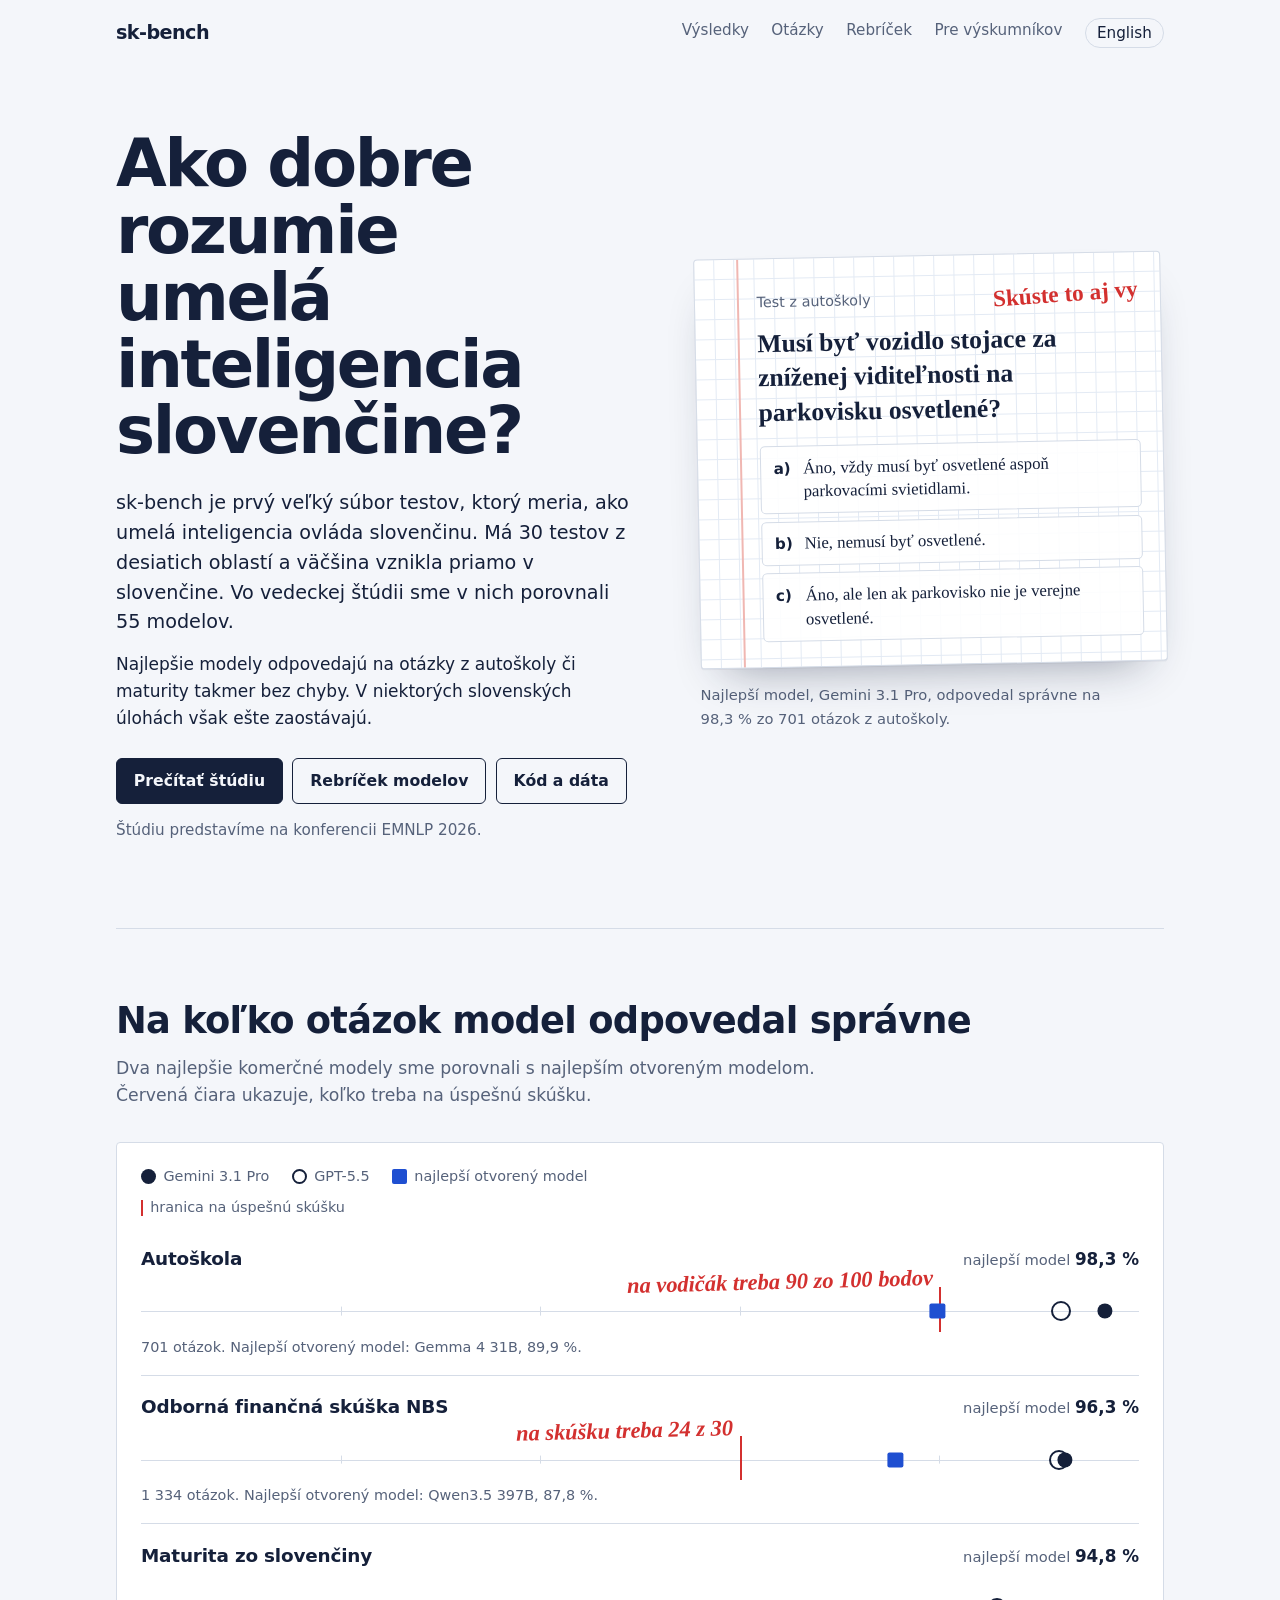
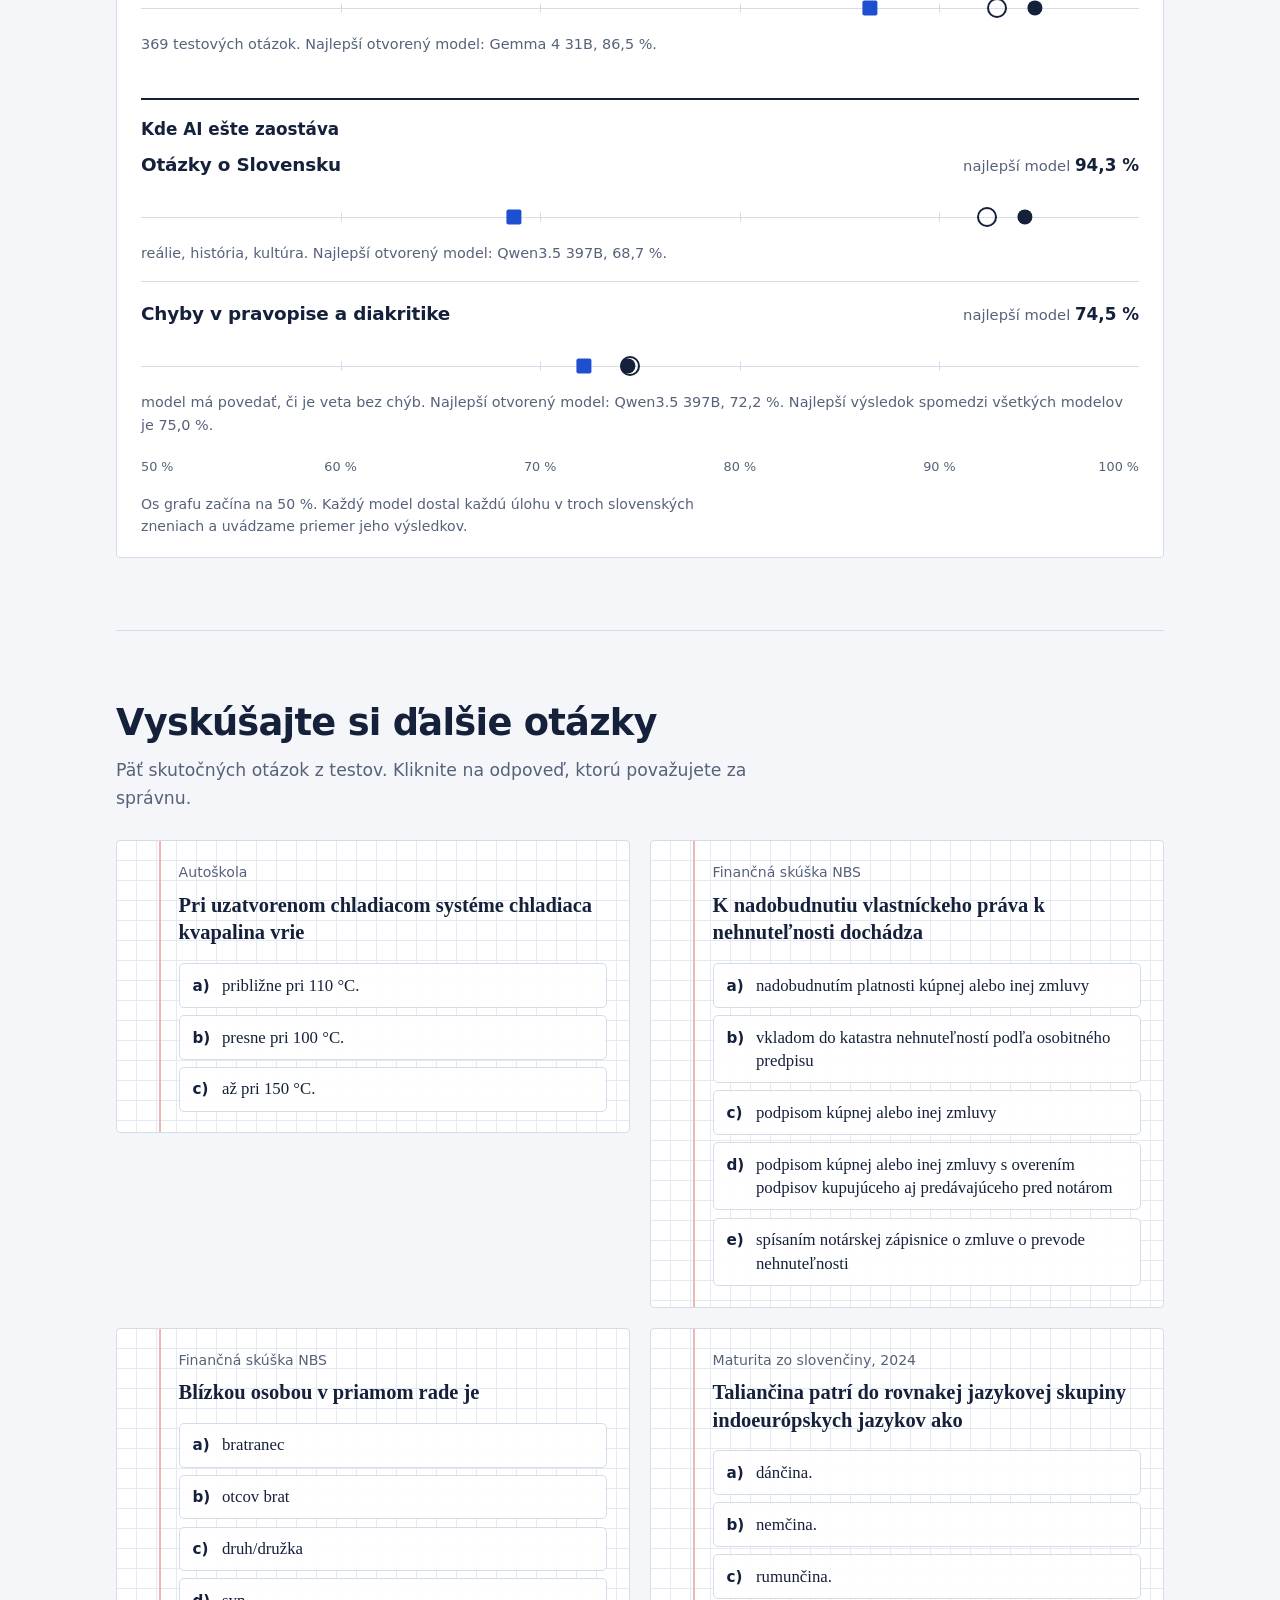
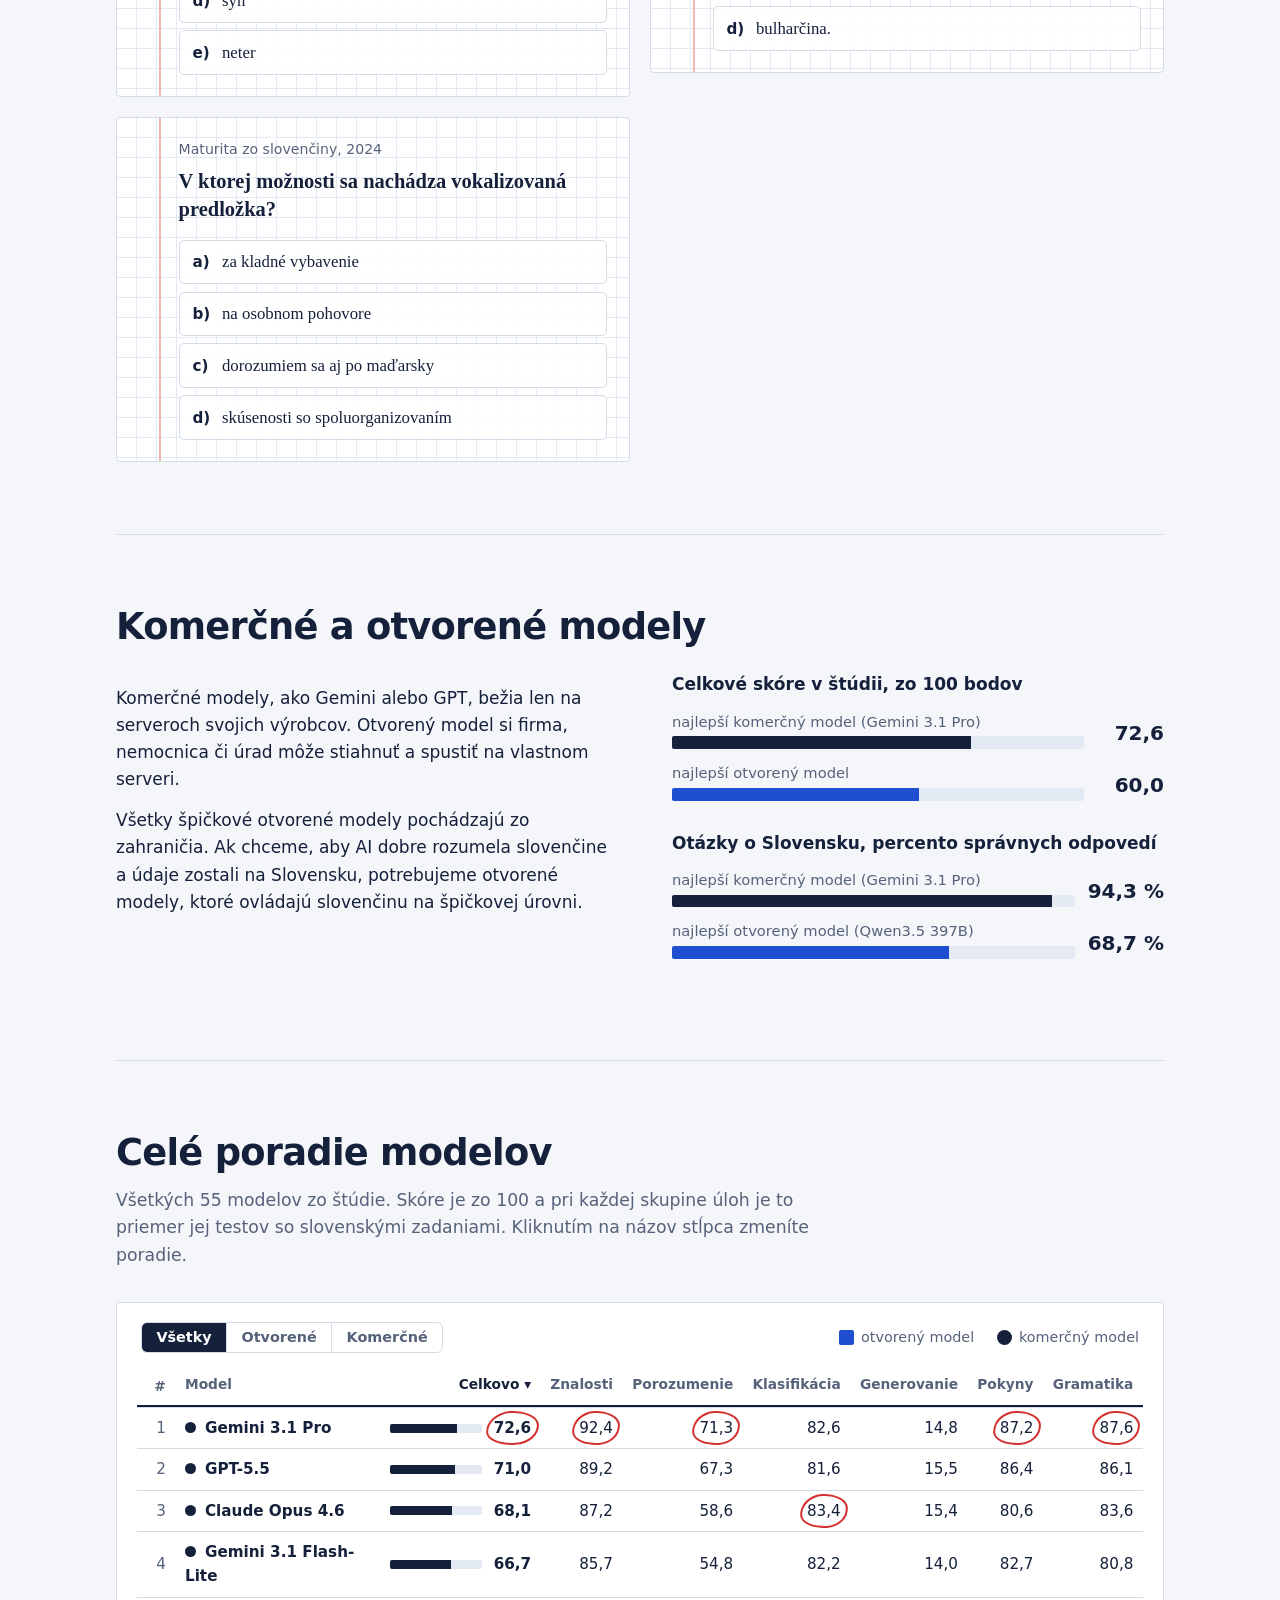
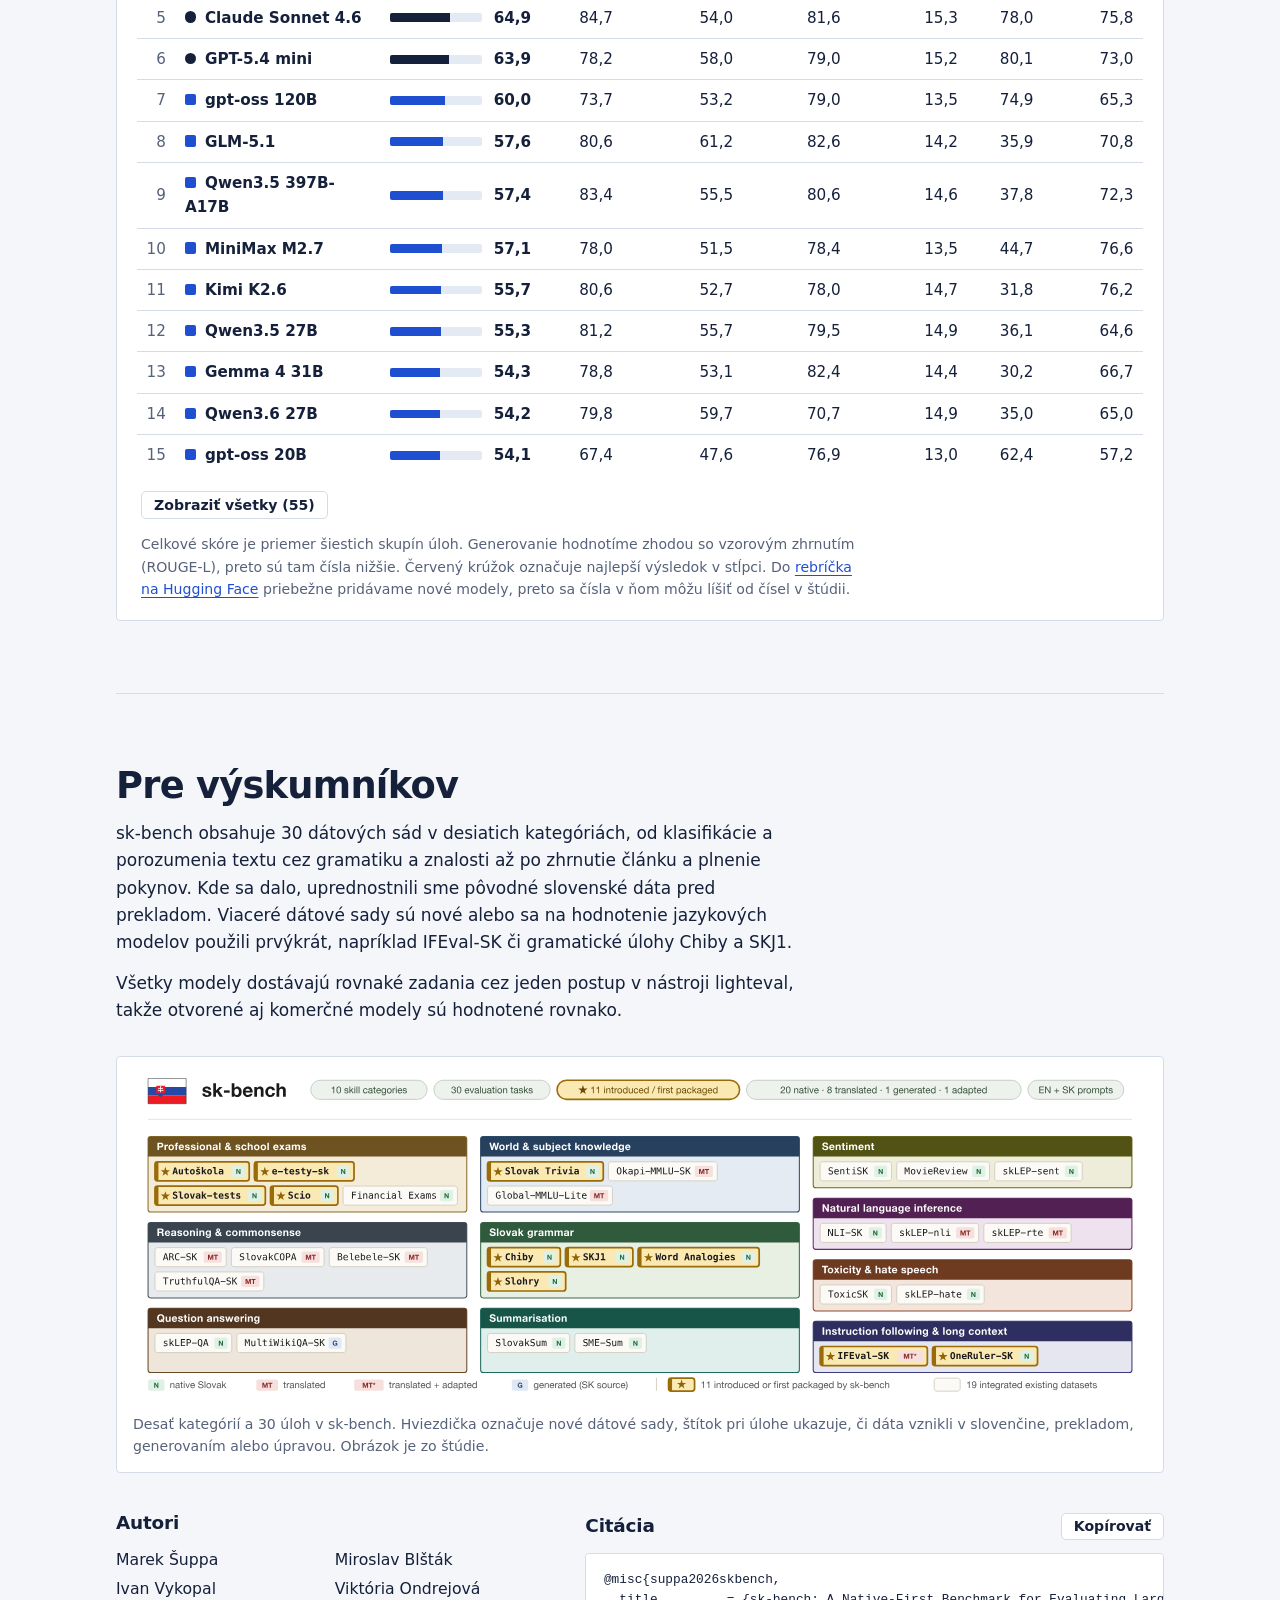
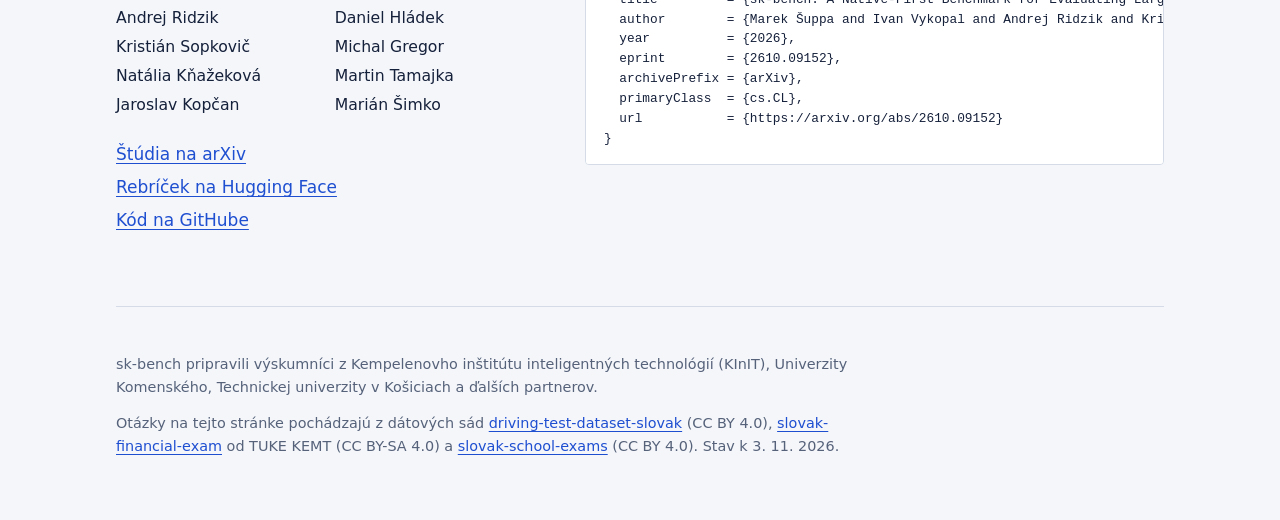
==== commit 934bef1b: "feat: add the full model leaderboard to the project page Previously the page showed only Gemini 3.1 " ====
--- a/index.html
+++ b/index.html
@@ -172,6 +172,43 @@
 .b-com { background: var(--ink); }
 .b-open { background: var(--blue); }
 
+/* Full leaderboard */
+.sr { position: absolute; width: 1px; height: 1px; overflow: hidden; clip: rect(0 0 0 0); white-space: nowrap; }
+.lb { background: var(--sheet); border: 1px solid var(--rule); border-radius: 4px; padding: 1.2rem 1.5rem; margin-top: 2rem; }
+.lb-tools { display: flex; flex-wrap: wrap; justify-content: space-between; align-items: center; gap: .75rem 1.5rem; margin-bottom: .6rem; }
+.lb .legend { margin: 0; }
+.seg { display: inline-flex; border: 1px solid var(--rule); border-radius: 6px; overflow: hidden; }
+.seg button { font: 600 .9rem var(--sans); color: var(--muted); background: transparent; border: 0; padding: .4rem .9rem; cursor: pointer; }
+.seg button + button { border-left: 1px solid var(--rule); }
+.seg button:hover { color: var(--ink); }
+.seg button[aria-pressed="true"] { background: var(--ink); color: var(--sheet); }
+.lb-scroll { overflow-x: auto; margin: 0 -.25rem; }
+.lb-table { width: 100%; border-collapse: collapse; font-size: .95rem; }
+.lb-table th, .lb-table td { padding: .5rem .6rem; text-align: right; border-top: 1px solid var(--rule); white-space: nowrap; font-weight: 400; }
+.lb-table thead th { border-top: 0; border-bottom: 2px solid var(--ink); font-size: .86rem; font-weight: 600; color: var(--muted); vertical-align: bottom; }
+.lb-table thead button { font: inherit; color: inherit; background: none; border: 0; padding: .15rem 0; cursor: pointer; }
+.lb-table thead button:hover, .lb-table th[aria-sort] button { color: var(--ink); }
+.lb-table th[aria-sort="descending"] button::after { content: " \25BE"; }
+.lb-table th[aria-sort="ascending"] button::after { content: " \25B4"; }
+.lb-table .c-rank { color: var(--muted); width: 2.4rem; padding-left: 0; }
+.lb-table .c-name { text-align: left; font-weight: 600; white-space: normal; min-width: 9.5rem; }
+.lb-table thead .c-name { font-weight: 600; }
+.c-name .dot { position: static; transform: none; width: .7rem; height: .7rem; margin-right: .55rem; }
+.lb-table .c-overall { min-width: 10rem; }
+.ov { display: flex; align-items: center; gap: .7rem; }
+.ov .v { font-weight: 700; min-width: 2.4rem; }
+.ov-bar { flex: 1; height: .55rem; background: var(--grid); border-radius: 2px; overflow: hidden; }
+.ov-bar i { display: block; height: 100%; background: var(--ink); }
+tr[data-open="1"] .ov-bar i { background: var(--blue); }
+.lb-table tbody tr:hover { background: color-mix(in srgb, var(--grid) 55%, transparent); }
+.v { position: relative; display: inline-block; }
+.v.best::after {
+  content: ""; position: absolute; inset: -.3rem -.45rem; pointer-events: none;
+  border: 2px solid var(--red); border-radius: 48% 52% 46% 54% / 60% 44% 56% 40%; transform: rotate(-3deg);
+}
+.lb-more { margin-top: 1rem; }
+.lb .small { font-size: .88rem; color: var(--muted); margin: .9rem 0 0; max-width: 80ch; }
+
 /* Research */
 .overview { background: #fff; border: 1px solid var(--rule); border-radius: 4px; padding: .75rem; margin: 2rem 0 0; }
 .overview img { display: block; width: 100%; height: auto; }
@@ -197,6 +234,9 @@
   .chart { padding: 1.1rem 1rem 1rem; }
   .pass span { font-size: 1.25rem; }
   .authors { columns: 1; }
+  .lb { padding: 1rem .8rem; }
+  .lb-table .c-g { display: none; }
+  .lb-table .c-overall { min-width: 7.5rem; }
 }
 @media (prefers-reduced-motion: reduce) {
   html { scroll-behavior: auto; }
@@ -206,7 +246,7 @@
 </head>
 <body data-right="Správne!" data-wrong="Správne je {x})">
 <div class="wrap">
-  <header class="bar-top"><a class="brand" href="./">sk-bench</a><nav><a href="#vysledky">Výsledky</a><a href="#otazky">Otázky</a><a href="#vyskum">Pre výskumníkov</a><a class="lang" href="en/" hreflang="en" lang="en">English</a></nav></header>
+  <header class="bar-top"><a class="brand" href="./">sk-bench</a><nav><a href="#vysledky">Výsledky</a><a href="#otazky">Otázky</a><a href="#rebricek">Rebríček</a><a href="#vyskum">Pre výskumníkov</a><a class="lang" href="en/" hreflang="en" lang="en">English</a></nav></header>
 
   <div class="hero">
     <div>
@@ -215,7 +255,7 @@
       <p>Najlepšie modely odpovedajú na otázky z autoškoly či maturity takmer bez chyby. V niektorých slovenských úlohách však ešte zaostávajú.</p>
       <div class="actions">
         <a class="btn primary" href="https://arxiv.org/abs/2610.09152">Prečítať štúdiu</a>
-        <a class="btn" href="https://huggingface.co/spaces/slovak-nlp/sk-bench-leaderboard">Rebríček modelov</a>
+        <a class="btn" href="#rebricek">Rebríček modelov</a>
         <a class="btn" href="https://github.com/slovak-nlp/sk-bench">Kód a dáta</a>
       </div>
       <p class="venue">Štúdiu predstavíme na konferencii EMNLP 2026.</p>
@@ -255,9 +295,26 @@
       <div>
         <p>Komerčné modely, ako Gemini alebo GPT, bežia len na serveroch svojich výrobcov. Otvorený model si firma, nemocnica či úrad môže stiahnuť a spustiť na vlastnom serveri.</p>
         <p>Všetky špičkové otvorené modely pochádzajú zo zahraničia. Ak chceme, aby AI dobre rozumela slovenčine a údaje zostali na Slovensku, potrebujeme otvorené modely, ktoré ovládajú slovenčinu na špičkovej úrovni.</p>
-        <p>Do <a href="https://huggingface.co/spaces/slovak-nlp/sk-bench-leaderboard">rebríčka</a> priebežne pridávame nové modely, preto sa čísla v ňom môžu líšiť od čísel v štúdii.</p>
       </div>
       <div><div class="bars"><p class="bars-title">Celkové skóre v štúdii, zo 100 bodov</p><div class="bar"><span class="bar-label">najlepší komerčný model (Gemini 3.1 Pro)</span><span class="bar-track"><i class="b-com" style="width:72.6%"></i></span><span class="bar-val">72,6</span></div><div class="bar"><span class="bar-label">najlepší otvorený model</span><span class="bar-track"><i class="b-open" style="width:60.0%"></i></span><span class="bar-val">60,0</span></div></div><div class="bars"><p class="bars-title">Otázky o Slovensku, percento správnych odpovedí</p><div class="bar"><span class="bar-label">najlepší komerčný model (Gemini 3.1 Pro)</span><span class="bar-track"><i class="b-com" style="width:94.3%"></i></span><span class="bar-val">94,3 %</span></div><div class="bar"><span class="bar-label">najlepší otvorený model (Qwen3.5 397B)</span><span class="bar-track"><i class="b-open" style="width:68.7%"></i></span><span class="bar-val">68,7 %</span></div></div></div>
+    </div>
+  </section>
+
+  <section class="block" id="rebricek" aria-labelledby="rebricek-h">
+    <h2 id="rebricek-h">Celé poradie modelov</h2>
+    <p class="intro">Všetkých 55 modelov zo štúdie. Skóre je zo 100 a pri každej skupine úloh je to priemer jej testov so slovenskými zadaniami. Kliknutím na názov stĺpca zmeníte poradie.</p>
+    <div class="lb" data-show="15" data-more="Zobraziť všetky ({n})" data-less="Zobraziť menej">
+      <div class="lb-tools">
+        <div class="seg" role="group" aria-label="Zobraziť modely"><button type="button" data-f="all" aria-pressed="true">Všetky</button><button type="button" data-f="open" aria-pressed="false">Otvorené</button><button type="button" data-f="com" aria-pressed="false">Komerčné</button></div>
+        <p class="legend" aria-hidden="true"><span><i class="dot d-open"></i>otvorený model</span><span><i class="dot d-gem"></i>komerčný model</span></p>
+      </div>
+      <div class="lb-scroll"><table class="lb-table">
+        <caption class="sr">Celé poradie modelov</caption>
+        <thead><tr><th scope="col" class="c-rank">#</th><th scope="col" class="c-name"><button type="button" data-col="name">Model</button></th><th scope="col" class="c-overall" aria-sort="descending"><button type="button" data-col="0">Celkovo</button></th><th scope="col" class="c-g"><button type="button" data-col="1" title="Znalosti a uvažovanie">Znalosti</button></th><th scope="col" class="c-g"><button type="button" data-col="2" title="Porozumenie textu a odpovede na otázky">Porozumenie</button></th><th scope="col" class="c-g"><button type="button" data-col="3" title="Klasifikácia textu">Klasifikácia</button></th><th scope="col" class="c-g"><button type="button" data-col="4" title="Generovanie textu, zhrnutia">Generovanie</button></th><th scope="col" class="c-g"><button type="button" data-col="5" title="Plnenie pokynov">Pokyny</button></th><th scope="col" class="c-g"><button type="button" data-col="6" title="Gramatika a morfológia">Gramatika</button></th></tr></thead>
+        <tbody><tr data-open="0" data-v="72.6 92.4 71.3 82.6 14.8 87.2 87.6" data-name="Gemini 3.1 Pro"><td class="c-rank">1</td><th scope="row" class="c-name"><i class="dot d-gem" aria-hidden="true"></i>Gemini 3.1 Pro<span class="sr">, komerčný model</span></th><td class="c-overall"><span class="ov"><span class="ov-bar" aria-hidden="true"><i style="width:72.6%"></i></span><span class="v best">72,6</span></span></td><td class="c-g"><span class="v best">92,4</span></td><td class="c-g"><span class="v best">71,3</span></td><td class="c-g"><span class="v">82,6</span></td><td class="c-g"><span class="v">14,8</span></td><td class="c-g"><span class="v best">87,2</span></td><td class="c-g"><span class="v best">87,6</span></td></tr><tr data-open="0" data-v="71.0 89.2 67.3 81.6 15.5 86.4 86.1" data-name="GPT-5.5"><td class="c-rank">2</td><th scope="row" class="c-name"><i class="dot d-gem" aria-hidden="true"></i>GPT-5.5<span class="sr">, komerčný model</span></th><td class="c-overall"><span class="ov"><span class="ov-bar" aria-hidden="true"><i style="width:71.0%"></i></span><span class="v">71,0</span></span></td><td class="c-g"><span class="v">89,2</span></td><td class="c-g"><span class="v">67,3</span></td><td class="c-g"><span class="v">81,6</span></td><td class="c-g"><span class="v">15,5</span></td><td class="c-g"><span class="v">86,4</span></td><td class="c-g"><span class="v">86,1</span></td></tr><tr data-open="0" data-v="68.1 87.2 58.6 83.4 15.4 80.6 83.6" data-name="Claude Opus 4.6"><td class="c-rank">3</td><th scope="row" class="c-name"><i class="dot d-gem" aria-hidden="true"></i>Claude Opus 4.6<span class="sr">, komerčný model</span></th><td class="c-overall"><span class="ov"><span class="ov-bar" aria-hidden="true"><i style="width:68.1%"></i></span><span class="v">68,1</span></span></td><td class="c-g"><span class="v">87,2</span></td><td class="c-g"><span class="v">58,6</span></td><td class="c-g"><span class="v best">83,4</span></td><td class="c-g"><span class="v">15,4</span></td><td class="c-g"><span class="v">80,6</span></td><td class="c-g"><span class="v">83,6</span></td></tr><tr data-open="0" data-v="66.7 85.7 54.8 82.2 14.0 82.7 80.8" data-name="Gemini 3.1 Flash-Lite"><td class="c-rank">4</td><th scope="row" class="c-name"><i class="dot d-gem" aria-hidden="true"></i>Gemini 3.1 Flash-Lite<span class="sr">, komerčný model</span></th><td class="c-overall"><span class="ov"><span class="ov-bar" aria-hidden="true"><i style="width:66.7%"></i></span><span class="v">66,7</span></span></td><td class="c-g"><span class="v">85,7</span></td><td class="c-g"><span class="v">54,8</span></td><td class="c-g"><span class="v">82,2</span></td><td class="c-g"><span class="v">14,0</span></td><td class="c-g"><span class="v">82,7</span></td><td class="c-g"><span class="v">80,8</span></td></tr><tr data-open="0" data-v="64.9 84.7 54.0 81.6 15.3 78.0 75.8" data-name="Claude Sonnet 4.6"><td class="c-rank">5</td><th scope="row" class="c-name"><i class="dot d-gem" aria-hidden="true"></i>Claude Sonnet 4.6<span class="sr">, komerčný model</span></th><td class="c-overall"><span class="ov"><span class="ov-bar" aria-hidden="true"><i style="width:64.9%"></i></span><span class="v">64,9</span></span></td><td class="c-g"><span class="v">84,7</span></td><td class="c-g"><span class="v">54,0</span></td><td class="c-g"><span class="v">81,6</span></td><td class="c-g"><span class="v">15,3</span></td><td class="c-g"><span class="v">78,0</span></td><td class="c-g"><span class="v">75,8</span></td></tr><tr data-open="0" data-v="63.9 78.2 58.0 79.0 15.2 80.1 73.0" data-name="GPT-5.4 mini"><td class="c-rank">6</td><th scope="row" class="c-name"><i class="dot d-gem" aria-hidden="true"></i>GPT-5.4 mini<span class="sr">, komerčný model</span></th><td class="c-overall"><span class="ov"><span class="ov-bar" aria-hidden="true"><i style="width:63.9%"></i></span><span class="v">63,9</span></span></td><td class="c-g"><span class="v">78,2</span></td><td class="c-g"><span class="v">58,0</span></td><td class="c-g"><span class="v">79,0</span></td><td class="c-g"><span class="v">15,2</span></td><td class="c-g"><span class="v">80,1</span></td><td class="c-g"><span class="v">73,0</span></td></tr><tr data-open="1" data-v="60.0 73.7 53.2 79.0 13.5 74.9 65.3" data-name="gpt-oss 120B"><td class="c-rank">7</td><th scope="row" class="c-name"><i class="dot d-open" aria-hidden="true"></i>gpt-oss 120B<span class="sr">, otvorený model</span></th><td class="c-overall"><span class="ov"><span class="ov-bar" aria-hidden="true"><i style="width:60.0%"></i></span><span class="v">60,0</span></span></td><td class="c-g"><span class="v">73,7</span></td><td class="c-g"><span class="v">53,2</span></td><td class="c-g"><span class="v">79,0</span></td><td class="c-g"><span class="v">13,5</span></td><td class="c-g"><span class="v">74,9</span></td><td class="c-g"><span class="v">65,3</span></td></tr><tr data-open="1" data-v="57.6 80.6 61.2 82.6 14.2 35.9 70.8" data-name="GLM-5.1"><td class="c-rank">8</td><th scope="row" class="c-name"><i class="dot d-open" aria-hidden="true"></i>GLM-5.1<span class="sr">, otvorený model</span></th><td class="c-overall"><span class="ov"><span class="ov-bar" aria-hidden="true"><i style="width:57.6%"></i></span><span class="v">57,6</span></span></td><td class="c-g"><span class="v">80,6</span></td><td class="c-g"><span class="v">61,2</span></td><td class="c-g"><span class="v">82,6</span></td><td class="c-g"><span class="v">14,2</span></td><td class="c-g"><span class="v">35,9</span></td><td class="c-g"><span class="v">70,8</span></td></tr><tr data-open="1" data-v="57.4 83.4 55.5 80.6 14.6 37.8 72.3" data-name="Qwen3.5 397B-A17B"><td class="c-rank">9</td><th scope="row" class="c-name"><i class="dot d-open" aria-hidden="true"></i>Qwen3.5 397B-A17B<span class="sr">, otvorený model</span></th><td class="c-overall"><span class="ov"><span class="ov-bar" aria-hidden="true"><i style="width:57.4%"></i></span><span class="v">57,4</span></span></td><td class="c-g"><span class="v">83,4</span></td><td class="c-g"><span class="v">55,5</span></td><td class="c-g"><span class="v">80,6</span></td><td class="c-g"><span class="v">14,6</span></td><td class="c-g"><span class="v">37,8</span></td><td class="c-g"><span class="v">72,3</span></td></tr><tr data-open="1" data-v="57.1 78.0 51.5 78.4 13.5 44.7 76.6" data-name="MiniMax M2.7"><td class="c-rank">10</td><th scope="row" class="c-name"><i class="dot d-open" aria-hidden="true"></i>MiniMax M2.7<span class="sr">, otvorený model</span></th><td class="c-overall"><span class="ov"><span class="ov-bar" aria-hidden="true"><i style="width:57.1%"></i></span><span class="v">57,1</span></span></td><td class="c-g"><span class="v">78,0</span></td><td class="c-g"><span class="v">51,5</span></td><td class="c-g"><span class="v">78,4</span></td><td class="c-g"><span class="v">13,5</span></td><td class="c-g"><span class="v">44,7</span></td><td class="c-g"><span class="v">76,6</span></td></tr><tr data-open="1" data-v="55.7 80.6 52.7 78.0 14.7 31.8 76.2" data-name="Kimi K2.6"><td class="c-rank">11</td><th scope="row" class="c-name"><i class="dot d-open" aria-hidden="true"></i>Kimi K2.6<span class="sr">, otvorený model</span></th><td class="c-overall"><span class="ov"><span class="ov-bar" aria-hidden="true"><i style="width:55.7%"></i></span><span class="v">55,7</span></span></td><td class="c-g"><span class="v">80,6</span></td><td class="c-g"><span class="v">52,7</span></td><td class="c-g"><span class="v">78,0</span></td><td class="c-g"><span class="v">14,7</span></td><td class="c-g"><span class="v">31,8</span></td><td class="c-g"><span class="v">76,2</span></td></tr><tr data-open="1" data-v="55.3 81.2 55.7 79.5 14.9 36.1 64.6" data-name="Qwen3.5 27B"><td class="c-rank">12</td><th scope="row" class="c-name"><i class="dot d-open" aria-hidden="true"></i>Qwen3.5 27B<span class="sr">, otvorený model</span></th><td class="c-overall"><span class="ov"><span class="ov-bar" aria-hidden="true"><i style="width:55.3%"></i></span><span class="v">55,3</span></span></td><td class="c-g"><span class="v">81,2</span></td><td class="c-g"><span class="v">55,7</span></td><td class="c-g"><span class="v">79,5</span></td><td class="c-g"><span class="v">14,9</span></td><td class="c-g"><span class="v">36,1</span></td><td class="c-g"><span class="v">64,6</span></td></tr><tr data-open="1" data-v="54.3 78.8 53.1 82.4 14.4 30.2 66.7" data-name="Gemma 4 31B"><td class="c-rank">13</td><th scope="row" class="c-name"><i class="dot d-open" aria-hidden="true"></i>Gemma 4 31B<span class="sr">, otvorený model</span></th><td class="c-overall"><span class="ov"><span class="ov-bar" aria-hidden="true"><i style="width:54.3%"></i></span><span class="v">54,3</span></span></td><td class="c-g"><span class="v">78,8</span></td><td class="c-g"><span class="v">53,1</span></td><td class="c-g"><span class="v">82,4</span></td><td class="c-g"><span class="v">14,4</span></td><td class="c-g"><span class="v">30,2</span></td><td class="c-g"><span class="v">66,7</span></td></tr><tr data-open="1" data-v="54.2 79.8 59.7 70.7 14.9 35.0 65.0" data-name="Qwen3.6 27B"><td class="c-rank">14</td><th scope="row" class="c-name"><i class="dot d-open" aria-hidden="true"></i>Qwen3.6 27B<span class="sr">, otvorený model</span></th><td class="c-overall"><span class="ov"><span class="ov-bar" aria-hidden="true"><i style="width:54.2%"></i></span><span class="v">54,2</span></span></td><td class="c-g"><span class="v">79,8</span></td><td class="c-g"><span class="v">59,7</span></td><td class="c-g"><span class="v">70,7</span></td><td class="c-g"><span class="v">14,9</span></td><td class="c-g"><span class="v">35,0</span></td><td class="c-g"><span class="v">65,0</span></td></tr><tr data-open="1" data-v="54.1 67.4 47.6 76.9 13.0 62.4 57.2" data-name="gpt-oss 20B"><td class="c-rank">15</td><th scope="row" class="c-name"><i class="dot d-open" aria-hidden="true"></i>gpt-oss 20B<span class="sr">, otvorený model</span></th><td class="c-overall"><span class="ov"><span class="ov-bar" aria-hidden="true"><i style="width:54.1%"></i></span><span class="v">54,1</span></span></td><td class="c-g"><span class="v">67,4</span></td><td class="c-g"><span class="v">47,6</span></td><td class="c-g"><span class="v">76,9</span></td><td class="c-g"><span class="v">13,0</span></td><td class="c-g"><span class="v">62,4</span></td><td class="c-g"><span class="v">57,2</span></td></tr><tr data-open="1" data-v="53.1 72.1 53.9 79.4 21.4 35.4 56.4" data-name="Llama 3.3 70B"><td class="c-rank">16</td><th scope="row" class="c-name"><i class="dot d-open" aria-hidden="true"></i>Llama 3.3 70B<span class="sr">, otvorený model</span></th><td class="c-overall"><span class="ov"><span class="ov-bar" aria-hidden="true"><i style="width:53.1%"></i></span><span class="v">53,1</span></span></td><td class="c-g"><span class="v">72,1</span></td><td class="c-g"><span class="v">53,9</span></td><td class="c-g"><span class="v">79,4</span></td><td class="c-g"><span class="v best">21,4</span></td><td class="c-g"><span class="v">35,4</span></td><td class="c-g"><span class="v">56,4</span></td></tr><tr data-open="1" data-v="52.2 77.2 55.4 71.8 14.5 32.8 61.4" data-name="Qwen3.6 35B-A3B"><td class="c-rank">17</td><th scope="row" class="c-name"><i class="dot d-open" aria-hidden="true"></i>Qwen3.6 35B-A3B<span class="sr">, otvorený model</span></th><td class="c-overall"><span class="ov"><span class="ov-bar" aria-hidden="true"><i style="width:52.2%"></i></span><span class="v">52,2</span></span></td><td class="c-g"><span class="v">77,2</span></td><td class="c-g"><span class="v">55,4</span></td><td class="c-g"><span class="v">71,8</span></td><td class="c-g"><span class="v">14,5</span></td><td class="c-g"><span class="v">32,8</span></td><td class="c-g"><span class="v">61,4</span></td></tr><tr data-open="1" data-v="47.9 69.7 50.4 77.0 15.0 31.1 44.4" data-name="Qwen3.5 9B"><td class="c-rank">18</td><th scope="row" class="c-name"><i class="dot d-open" aria-hidden="true"></i>Qwen3.5 9B<span class="sr">, otvorený model</span></th><td class="c-overall"><span class="ov"><span class="ov-bar" aria-hidden="true"><i style="width:47.9%"></i></span><span class="v">47,9</span></span></td><td class="c-g"><span class="v">69,7</span></td><td class="c-g"><span class="v">50,4</span></td><td class="c-g"><span class="v">77,0</span></td><td class="c-g"><span class="v">15,0</span></td><td class="c-g"><span class="v">31,1</span></td><td class="c-g"><span class="v">44,4</span></td></tr><tr data-open="1" data-v="47.4 67.1 49.1 74.3 16.2 34.1 44.0" data-name="Qwen3 14B"><td class="c-rank">19</td><th scope="row" class="c-name"><i class="dot d-open" aria-hidden="true"></i>Qwen3 14B<span class="sr">, otvorený model</span></th><td class="c-overall"><span class="ov"><span class="ov-bar" aria-hidden="true"><i style="width:47.4%"></i></span><span class="v">47,4</span></span></td><td class="c-g"><span class="v">67,1</span></td><td class="c-g"><span class="v">49,1</span></td><td class="c-g"><span class="v">74,3</span></td><td class="c-g"><span class="v">16,2</span></td><td class="c-g"><span class="v">34,1</span></td><td class="c-g"><span class="v">44,0</span></td></tr><tr data-open="1" data-v="47.0 67.3 42.4 71.9 16.4 33.9 50.0" data-name="Granite 4.0-H Small"><td class="c-rank">20</td><th scope="row" class="c-name"><i class="dot d-open" aria-hidden="true"></i>Granite 4.0-H Small<span class="sr">, otvorený model</span></th><td class="c-overall"><span class="ov"><span class="ov-bar" aria-hidden="true"><i style="width:47.0%"></i></span><span class="v">47,0</span></span></td><td class="c-g"><span class="v">67,3</span></td><td class="c-g"><span class="v">42,4</span></td><td class="c-g"><span class="v">71,9</span></td><td class="c-g"><span class="v">16,4</span></td><td class="c-g"><span class="v">33,9</span></td><td class="c-g"><span class="v">50,0</span></td></tr><tr data-open="1" data-v="46.3 66.5 47.1 74.6 12.6 30.4 46.9" data-name="Bielik 11B"><td class="c-rank">21</td><th scope="row" class="c-name"><i class="dot d-open" aria-hidden="true"></i>Bielik 11B<span class="sr">, otvorený model</span></th><td class="c-overall"><span class="ov"><span class="ov-bar" aria-hidden="true"><i style="width:46.3%"></i></span><span class="v">46,3</span></span></td><td class="c-g"><span class="v">66,5</span></td><td class="c-g"><span class="v">47,1</span></td><td class="c-g"><span class="v">74,6</span></td><td class="c-g"><span class="v">12,6</span></td><td class="c-g"><span class="v">30,4</span></td><td class="c-g"><span class="v">46,9</span></td></tr><tr data-open="1" data-v="45.2 63.9 41.6 75.0 15.2 26.4 49.2" data-name="EuroLLM 22B"><td class="c-rank">22</td><th scope="row" class="c-name"><i class="dot d-open" aria-hidden="true"></i>EuroLLM 22B<span class="sr">, otvorený model</span></th><td class="c-overall"><span class="ov"><span class="ov-bar" aria-hidden="true"><i style="width:45.2%"></i></span><span class="v">45,2</span></span></td><td class="c-g"><span class="v">63,9</span></td><td class="c-g"><span class="v">41,6</span></td><td class="c-g"><span class="v">75,0</span></td><td class="c-g"><span class="v">15,2</span></td><td class="c-g"><span class="v">26,4</span></td><td class="c-g"><span class="v">49,2</span></td></tr><tr data-open="1" data-v="45.0 77.3 49.3 65.3 11.8 20.9 45.3" data-name="Mistral Large 3 675B"><td class="c-rank">23</td><th scope="row" class="c-name"><i class="dot d-open" aria-hidden="true"></i>Mistral Large 3 675B<span class="sr">, otvorený model</span></th><td class="c-overall"><span class="ov"><span class="ov-bar" aria-hidden="true"><i style="width:45.0%"></i></span><span class="v">45,0</span></span></td><td class="c-g"><span class="v">77,3</span></td><td class="c-g"><span class="v">49,3</span></td><td class="c-g"><span class="v">65,3</span></td><td class="c-g"><span class="v">11,8</span></td><td class="c-g"><span class="v">20,9</span></td><td class="c-g"><span class="v">45,3</span></td></tr><tr data-open="1" data-v="44.4 57.5 43.3 69.7 13.2 27.9 54.8" data-name="Apertus 70B"><td class="c-rank">24</td><th scope="row" class="c-name"><i class="dot d-open" aria-hidden="true"></i>Apertus 70B<span class="sr">, otvorený model</span></th><td class="c-overall"><span class="ov"><span class="ov-bar" aria-hidden="true"><i style="width:44.4%"></i></span><span class="v">44,4</span></span></td><td class="c-g"><span class="v">57,5</span></td><td class="c-g"><span class="v">43,3</span></td><td class="c-g"><span class="v">69,7</span></td><td class="c-g"><span class="v">13,2</span></td><td class="c-g"><span class="v">27,9</span></td><td class="c-g"><span class="v">54,8</span></td></tr><tr data-open="1" data-v="43.8 70.0 45.6 60.2 15.0 41.0 30.9" data-name="Qwen3-SK 14B (Alpaca)"><td class="c-rank">25</td><th scope="row" class="c-name"><i class="dot d-open" aria-hidden="true"></i>Qwen3-SK 14B (Alpaca)<span class="sr">, otvorený model</span></th><td class="c-overall"><span class="ov"><span class="ov-bar" aria-hidden="true"><i style="width:43.8%"></i></span><span class="v">43,8</span></span></td><td class="c-g"><span class="v">70,0</span></td><td class="c-g"><span class="v">45,6</span></td><td class="c-g"><span class="v">60,2</span></td><td class="c-g"><span class="v">15,0</span></td><td class="c-g"><span class="v">41,0</span></td><td class="c-g"><span class="v">30,9</span></td></tr><tr data-open="1" data-v="42.7 55.8 42.7 74.6 14.9 22.7 45.2" data-name="EuroLLM 9B"><td class="c-rank">26</td><th scope="row" class="c-name"><i class="dot d-open" aria-hidden="true"></i>EuroLLM 9B<span class="sr">, otvorený model</span></th><td class="c-overall"><span class="ov"><span class="ov-bar" aria-hidden="true"><i style="width:42.7%"></i></span><span class="v">42,7</span></span></td><td class="c-g"><span class="v">55,8</span></td><td class="c-g"><span class="v">42,7</span></td><td class="c-g"><span class="v">74,6</span></td><td class="c-g"><span class="v">14,9</span></td><td class="c-g"><span class="v">22,7</span></td><td class="c-g"><span class="v">45,2</span></td></tr><tr data-open="1" data-v="42.4 61.5 41.9 76.9 14.2 24.2 35.7" data-name="Aya Expanse 32B"><td class="c-rank">27</td><th scope="row" class="c-name"><i class="dot d-open" aria-hidden="true"></i>Aya Expanse 32B<span class="sr">, otvorený model</span></th><td class="c-overall"><span class="ov"><span class="ov-bar" aria-hidden="true"><i style="width:42.4%"></i></span><span class="v">42,4</span></span></td><td class="c-g"><span class="v">61,5</span></td><td class="c-g"><span class="v">41,9</span></td><td class="c-g"><span class="v">76,9</span></td><td class="c-g"><span class="v">14,2</span></td><td class="c-g"><span class="v">24,2</span></td><td class="c-g"><span class="v">35,7</span></td></tr><tr data-open="1" data-v="40.8 60.4 39.2 70.6 13.5 24.0 37.1" data-name="Ministral 3 8B"><td class="c-rank">28</td><th scope="row" class="c-name"><i class="dot d-open" aria-hidden="true"></i>Ministral 3 8B<span class="sr">, otvorený model</span></th><td class="c-overall"><span class="ov"><span class="ov-bar" aria-hidden="true"><i style="width:40.8%"></i></span><span class="v">40,8</span></span></td><td class="c-g"><span class="v">60,4</span></td><td class="c-g"><span class="v">39,2</span></td><td class="c-g"><span class="v">70,6</span></td><td class="c-g"><span class="v">13,5</span></td><td class="c-g"><span class="v">24,0</span></td><td class="c-g"><span class="v">37,1</span></td></tr><tr data-open="1" data-v="39.9 54.9 37.8 61.9 13.1 39.9 32.1" data-name="Ministral 3 8B (R)"><td class="c-rank">29</td><th scope="row" class="c-name"><i class="dot d-open" aria-hidden="true"></i>Ministral 3 8B (R)<span class="sr">, otvorený model</span></th><td class="c-overall"><span class="ov"><span class="ov-bar" aria-hidden="true"><i style="width:39.9%"></i></span><span class="v">39,9</span></span></td><td class="c-g"><span class="v">54,9</span></td><td class="c-g"><span class="v">37,8</span></td><td class="c-g"><span class="v">61,9</span></td><td class="c-g"><span class="v">13,1</span></td><td class="c-g"><span class="v">39,9</span></td><td class="c-g"><span class="v">32,1</span></td></tr><tr data-open="1" data-v="37.2 63.8 34.6 55.9 14.2 18.4 36.5" data-name="Ministral 3 14B"><td class="c-rank">30</td><th scope="row" class="c-name"><i class="dot d-open" aria-hidden="true"></i>Ministral 3 14B<span class="sr">, otvorený model</span></th><td class="c-overall"><span class="ov"><span class="ov-bar" aria-hidden="true"><i style="width:37.2%"></i></span><span class="v">37,2</span></span></td><td class="c-g"><span class="v">63,8</span></td><td class="c-g"><span class="v">34,6</span></td><td class="c-g"><span class="v">55,9</span></td><td class="c-g"><span class="v">14,2</span></td><td class="c-g"><span class="v">18,4</span></td><td class="c-g"><span class="v">36,5</span></td></tr><tr data-open="1" data-v="36.4 50.5 34.9 74.3 10.8 27.6 20.4" data-name="Tiny-Aya Water"><td class="c-rank">31</td><th scope="row" class="c-name"><i class="dot d-open" aria-hidden="true"></i>Tiny-Aya Water<span class="sr">, otvorený model</span></th><td class="c-overall"><span class="ov"><span class="ov-bar" aria-hidden="true"><i style="width:36.4%"></i></span><span class="v">36,4</span></span></td><td class="c-g"><span class="v">50,5</span></td><td class="c-g"><span class="v">34,9</span></td><td class="c-g"><span class="v">74,3</span></td><td class="c-g"><span class="v">10,8</span></td><td class="c-g"><span class="v">27,6</span></td><td class="c-g"><span class="v">20,4</span></td></tr><tr data-open="1" data-v="36.2 64.9 32.4 38.4 12.4 26.4 42.8" data-name="Command A"><td class="c-rank">32</td><th scope="row" class="c-name"><i class="dot d-open" aria-hidden="true"></i>Command A<span class="sr">, otvorený model</span></th><td class="c-overall"><span class="ov"><span class="ov-bar" aria-hidden="true"><i style="width:36.2%"></i></span><span class="v">36,2</span></span></td><td class="c-g"><span class="v">64,9</span></td><td class="c-g"><span class="v">32,4</span></td><td class="c-g"><span class="v">38,4</span></td><td class="c-g"><span class="v">12,4</span></td><td class="c-g"><span class="v">26,4</span></td><td class="c-g"><span class="v">42,8</span></td></tr><tr data-open="1" data-v="36.0 50.7 34.6 73.9 10.6 26.8 19.6" data-name="Tiny-Aya Global"><td class="c-rank">33</td><th scope="row" class="c-name"><i class="dot d-open" aria-hidden="true"></i>Tiny-Aya Global<span class="sr">, otvorený model</span></th><td class="c-overall"><span class="ov"><span class="ov-bar" aria-hidden="true"><i style="width:36.0%"></i></span><span class="v">36,0</span></span></td><td class="c-g"><span class="v">50,7</span></td><td class="c-g"><span class="v">34,6</span></td><td class="c-g"><span class="v">73,9</span></td><td class="c-g"><span class="v">10,6</span></td><td class="c-g"><span class="v">26,8</span></td><td class="c-g"><span class="v">19,6</span></td></tr><tr data-open="1" data-v="35.1 47.8 41.4 60.9 15.3 19.6 25.8" data-name="Llama 3.1 8B"><td class="c-rank">34</td><th scope="row" class="c-name"><i class="dot d-open" aria-hidden="true"></i>Llama 3.1 8B<span class="sr">, otvorený model</span></th><td class="c-overall"><span class="ov"><span class="ov-bar" aria-hidden="true"><i style="width:35.1%"></i></span><span class="v">35,1</span></span></td><td class="c-g"><span class="v">47,8</span></td><td class="c-g"><span class="v">41,4</span></td><td class="c-g"><span class="v">60,9</span></td><td class="c-g"><span class="v">15,3</span></td><td class="c-g"><span class="v">19,6</span></td><td class="c-g"><span class="v">25,8</span></td></tr><tr data-open="1" data-v="33.5 43.4 23.9 43.7 11.6 27.7 50.8" data-name="Qwen3-SK 14B"><td class="c-rank">35</td><th scope="row" class="c-name"><i class="dot d-open" aria-hidden="true"></i>Qwen3-SK 14B<span class="sr">, otvorený model</span></th><td class="c-overall"><span class="ov"><span class="ov-bar" aria-hidden="true"><i style="width:33.5%"></i></span><span class="v">33,5</span></span></td><td class="c-g"><span class="v">43,4</span></td><td class="c-g"><span class="v">23,9</span></td><td class="c-g"><span class="v">43,7</span></td><td class="c-g"><span class="v">11,6</span></td><td class="c-g"><span class="v">27,7</span></td><td class="c-g"><span class="v">50,8</span></td></tr><tr data-open="1" data-v="32.8 57.4 34.2 33.6 13.3 27.2 30.9" data-name="TildeOpen-SK 30B (Alpaca)"><td class="c-rank">36</td><th scope="row" class="c-name"><i class="dot d-open" aria-hidden="true"></i>TildeOpen-SK 30B (Alpaca)<span class="sr">, otvorený model</span></th><td class="c-overall"><span class="ov"><span class="ov-bar" aria-hidden="true"><i style="width:32.8%"></i></span><span class="v">32,8</span></span></td><td class="c-g"><span class="v">57,4</span></td><td class="c-g"><span class="v">34,2</span></td><td class="c-g"><span class="v">33,6</span></td><td class="c-g"><span class="v">13,3</span></td><td class="c-g"><span class="v">27,2</span></td><td class="c-g"><span class="v">30,9</span></td></tr><tr data-open="1" data-v="31.9 58.0 40.4 62.8 14.5 15.6 0.2" data-name="TildeOpen 30B-64k"><td class="c-rank">37</td><th scope="row" class="c-name"><i class="dot d-open" aria-hidden="true"></i>TildeOpen 30B-64k<span class="sr">, otvorený model</span></th><td class="c-overall"><span class="ov"><span class="ov-bar" aria-hidden="true"><i style="width:31.9%"></i></span><span class="v">31,9</span></span></td><td class="c-g"><span class="v">58,0</span></td><td class="c-g"><span class="v">40,4</span></td><td class="c-g"><span class="v">62,8</span></td><td class="c-g"><span class="v">14,5</span></td><td class="c-g"><span class="v">15,6</span></td><td class="c-g"><span class="v">0,2</span></td></tr><tr data-open="1" data-v="29.4 43.4 34.2 56.9 11.2 18.8 12.2" data-name="Qwen3.5 2B"><td class="c-rank">38</td><th scope="row" class="c-name"><i class="dot d-open" aria-hidden="true"></i>Qwen3.5 2B<span class="sr">, otvorený model</span></th><td class="c-overall"><span class="ov"><span class="ov-bar" aria-hidden="true"><i style="width:29.4%"></i></span><span class="v">29,4</span></span></td><td class="c-g"><span class="v">43,4</span></td><td class="c-g"><span class="v">34,2</span></td><td class="c-g"><span class="v">56,9</span></td><td class="c-g"><span class="v">11,2</span></td><td class="c-g"><span class="v">18,8</span></td><td class="c-g"><span class="v">12,2</span></td></tr><tr data-open="1" data-v="28.6 44.5 25.8 59.0 12.3 15.1 14.8" data-name="Aya Expanse 8B"><td class="c-rank">39</td><th scope="row" class="c-name"><i class="dot d-open" aria-hidden="true"></i>Aya Expanse 8B<span class="sr">, otvorený model</span></th><td class="c-overall"><span class="ov"><span class="ov-bar" aria-hidden="true"><i style="width:28.6%"></i></span><span class="v">28,6</span></span></td><td class="c-g"><span class="v">44,5</span></td><td class="c-g"><span class="v">25,8</span></td><td class="c-g"><span class="v">59,0</span></td><td class="c-g"><span class="v">12,3</span></td><td class="c-g"><span class="v">15,1</span></td><td class="c-g"><span class="v">14,8</span></td></tr><tr data-open="1" data-v="27.8 35.0 30.9 52.4 12.8 23.5 12.3" data-name="Qwen3 1.7B"><td class="c-rank">40</td><th scope="row" class="c-name"><i class="dot d-open" aria-hidden="true"></i>Qwen3 1.7B<span class="sr">, otvorený model</span></th><td class="c-overall"><span class="ov"><span class="ov-bar" aria-hidden="true"><i style="width:27.8%"></i></span><span class="v">27,8</span></span></td><td class="c-g"><span class="v">35,0</span></td><td class="c-g"><span class="v">30,9</span></td><td class="c-g"><span class="v">52,4</span></td><td class="c-g"><span class="v">12,8</span></td><td class="c-g"><span class="v">23,5</span></td><td class="c-g"><span class="v">12,3</span></td></tr><tr data-open="1" data-v="27.7 39.8 26.1 59.1 10.3 15.3 15.4" data-name="Teuken 7B"><td class="c-rank">41</td><th scope="row" class="c-name"><i class="dot d-open" aria-hidden="true"></i>Teuken 7B<span class="sr">, otvorený model</span></th><td class="c-overall"><span class="ov"><span class="ov-bar" aria-hidden="true"><i style="width:27.7%"></i></span><span class="v">27,7</span></span></td><td class="c-g"><span class="v">39,8</span></td><td class="c-g"><span class="v">26,1</span></td><td class="c-g"><span class="v">59,1</span></td><td class="c-g"><span class="v">10,3</span></td><td class="c-g"><span class="v">15,3</span></td><td class="c-g"><span class="v">15,4</span></td></tr><tr data-open="1" data-v="25.6 39.8 28.2 50.1 14.8 14.9 6.0" data-name="Granite 4.0-H 1B"><td class="c-rank">42</td><th scope="row" class="c-name"><i class="dot d-open" aria-hidden="true"></i>Granite 4.0-H 1B<span class="sr">, otvorený model</span></th><td class="c-overall"><span class="ov"><span class="ov-bar" aria-hidden="true"><i style="width:25.6%"></i></span><span class="v">25,6</span></span></td><td class="c-g"><span class="v">39,8</span></td><td class="c-g"><span class="v">28,2</span></td><td class="c-g"><span class="v">50,1</span></td><td class="c-g"><span class="v">14,8</span></td><td class="c-g"><span class="v">14,9</span></td><td class="c-g"><span class="v">6,0</span></td></tr><tr data-open="1" data-v="24.6 34.7 25.8 46.2 14.8 14.0 12.5" data-name="Llama 3.2 3B"><td class="c-rank">43</td><th scope="row" class="c-name"><i class="dot d-open" aria-hidden="true"></i>Llama 3.2 3B<span class="sr">, otvorený model</span></th><td class="c-overall"><span class="ov"><span class="ov-bar" aria-hidden="true"><i style="width:24.6%"></i></span><span class="v">24,6</span></span></td><td class="c-g"><span class="v">34,7</span></td><td class="c-g"><span class="v">25,8</span></td><td class="c-g"><span class="v">46,2</span></td><td class="c-g"><span class="v">14,8</span></td><td class="c-g"><span class="v">14,0</span></td><td class="c-g"><span class="v">12,5</span></td></tr><tr data-open="1" data-v="24.4 38.2 22.5 51.7 8.7 13.8 11.6" data-name="Granite 3.2 2B"><td class="c-rank">44</td><th scope="row" class="c-name"><i class="dot d-open" aria-hidden="true"></i>Granite 3.2 2B<span class="sr">, otvorený model</span></th><td class="c-overall"><span class="ov"><span class="ov-bar" aria-hidden="true"><i style="width:24.4%"></i></span><span class="v">24,4</span></span></td><td class="c-g"><span class="v">38,2</span></td><td class="c-g"><span class="v">22,5</span></td><td class="c-g"><span class="v">51,7</span></td><td class="c-g"><span class="v">8,7</span></td><td class="c-g"><span class="v">13,8</span></td><td class="c-g"><span class="v">11,6</span></td></tr><tr data-open="1" data-v="24.0 33.4 26.0 53.5 9.7 14.3 7.0" data-name="Qwen3.5 0.8B"><td class="c-rank">45</td><th scope="row" class="c-name"><i class="dot d-open" aria-hidden="true"></i>Qwen3.5 0.8B<span class="sr">, otvorený model</span></th><td class="c-overall"><span class="ov"><span class="ov-bar" aria-hidden="true"><i style="width:24.0%"></i></span><span class="v">24,0</span></span></td><td class="c-g"><span class="v">33,4</span></td><td class="c-g"><span class="v">26,0</span></td><td class="c-g"><span class="v">53,5</span></td><td class="c-g"><span class="v">9,7</span></td><td class="c-g"><span class="v">14,3</span></td><td class="c-g"><span class="v">7,0</span></td></tr><tr data-open="1" data-v="23.2 34.5 27.6 41.8 13.2 17.1 5.2" data-name="Granite 4.0 1B"><td class="c-rank">46</td><th scope="row" class="c-name"><i class="dot d-open" aria-hidden="true"></i>Granite 4.0 1B<span class="sr">, otvorený model</span></th><td class="c-overall"><span class="ov"><span class="ov-bar" aria-hidden="true"><i style="width:23.2%"></i></span><span class="v">23,2</span></span></td><td class="c-g"><span class="v">34,5</span></td><td class="c-g"><span class="v">27,6</span></td><td class="c-g"><span class="v">41,8</span></td><td class="c-g"><span class="v">13,2</span></td><td class="c-g"><span class="v">17,1</span></td><td class="c-g"><span class="v">5,2</span></td></tr><tr data-open="1" data-v="22.7 35.1 19.9 54.4 11.8 12.3 3.0" data-name="Gemma 3 1B"><td class="c-rank">47</td><th scope="row" class="c-name"><i class="dot d-open" aria-hidden="true"></i>Gemma 3 1B<span class="sr">, otvorený model</span></th><td class="c-overall"><span class="ov"><span class="ov-bar" aria-hidden="true"><i style="width:22.7%"></i></span><span class="v">22,7</span></span></td><td class="c-g"><span class="v">35,1</span></td><td class="c-g"><span class="v">19,9</span></td><td class="c-g"><span class="v">54,4</span></td><td class="c-g"><span class="v">11,8</span></td><td class="c-g"><span class="v">12,3</span></td><td class="c-g"><span class="v">3,0</span></td></tr><tr data-open="1" data-v="21.9 35.2 19.2 40.3 13.4 14.7 8.4" data-name="EuroLLM 1.7B"><td class="c-rank">48</td><th scope="row" class="c-name"><i class="dot d-open" aria-hidden="true"></i>EuroLLM 1.7B<span class="sr">, otvorený model</span></th><td class="c-overall"><span class="ov"><span class="ov-bar" aria-hidden="true"><i style="width:21.9%"></i></span><span class="v">21,9</span></span></td><td class="c-g"><span class="v">35,2</span></td><td class="c-g"><span class="v">19,2</span></td><td class="c-g"><span class="v">40,3</span></td><td class="c-g"><span class="v">13,4</span></td><td class="c-g"><span class="v">14,7</span></td><td class="c-g"><span class="v">8,4</span></td></tr><tr data-open="1" data-v="21.5 33.1 20.9 43.3 10.6 16.8 4.2" data-name="Qwen3 0.6B"><td class="c-rank">49</td><th scope="row" class="c-name"><i class="dot d-open" aria-hidden="true"></i>Qwen3 0.6B<span class="sr">, otvorený model</span></th><td class="c-overall"><span class="ov"><span class="ov-bar" aria-hidden="true"><i style="width:21.5%"></i></span><span class="v">21,5</span></span></td><td class="c-g"><span class="v">33,1</span></td><td class="c-g"><span class="v">20,9</span></td><td class="c-g"><span class="v">43,3</span></td><td class="c-g"><span class="v">10,6</span></td><td class="c-g"><span class="v">16,8</span></td><td class="c-g"><span class="v">4,2</span></td></tr><tr data-open="1" data-v="20.4 29.8 16.2 16.8 0.2 34.3 25.2" data-name="Ministral 3 14B (R)"><td class="c-rank">50</td><th scope="row" class="c-name"><i class="dot d-open" aria-hidden="true"></i>Ministral 3 14B (R)<span class="sr">, otvorený model</span></th><td class="c-overall"><span class="ov"><span class="ov-bar" aria-hidden="true"><i style="width:20.4%"></i></span><span class="v">20,4</span></span></td><td class="c-g"><span class="v">29,8</span></td><td class="c-g"><span class="v">16,2</span></td><td class="c-g"><span class="v">16,8</span></td><td class="c-g"><span class="v">0,2</span></td><td class="c-g"><span class="v">34,3</span></td><td class="c-g"><span class="v">25,2</span></td></tr><tr data-open="1" data-v="19.0 22.6 19.3 34.6 16.2 14.2 6.9" data-name="Mistral-SK 7B"><td class="c-rank">51</td><th scope="row" class="c-name"><i class="dot d-open" aria-hidden="true"></i>Mistral-SK 7B<span class="sr">, otvorený model</span></th><td class="c-overall"><span class="ov"><span class="ov-bar" aria-hidden="true"><i style="width:19.0%"></i></span><span class="v">19,0</span></span></td><td class="c-g"><span class="v">22,6</span></td><td class="c-g"><span class="v">19,3</span></td><td class="c-g"><span class="v">34,6</span></td><td class="c-g"><span class="v">16,2</span></td><td class="c-g"><span class="v">14,2</span></td><td class="c-g"><span class="v">6,9</span></td></tr><tr data-open="1" data-v="17.0 45.1 21.5 8.8 3.4 16.8 6.3" data-name="TildeOpen 30B"><td class="c-rank">52</td><th scope="row" class="c-name"><i class="dot d-open" aria-hidden="true"></i>TildeOpen 30B<span class="sr">, otvorený model</span></th><td class="c-overall"><span class="ov"><span class="ov-bar" aria-hidden="true"><i style="width:17.0%"></i></span><span class="v">17,0</span></span></td><td class="c-g"><span class="v">45,1</span></td><td class="c-g"><span class="v">21,5</span></td><td class="c-g"><span class="v">8,8</span></td><td class="c-g"><span class="v">3,4</span></td><td class="c-g"><span class="v">16,8</span></td><td class="c-g"><span class="v">6,3</span></td></tr><tr data-open="1" data-v="15.1 25.5 9.4 27.3 11.7 15.3 1.3" data-name="Granite 4.0-H 350M"><td class="c-rank">53</td><th scope="row" class="c-name"><i class="dot d-open" aria-hidden="true"></i>Granite 4.0-H 350M<span class="sr">, otvorený model</span></th><td class="c-overall"><span class="ov"><span class="ov-bar" aria-hidden="true"><i style="width:15.1%"></i></span><span class="v">15,1</span></span></td><td class="c-g"><span class="v">25,5</span></td><td class="c-g"><span class="v">9,4</span></td><td class="c-g"><span class="v">27,3</span></td><td class="c-g"><span class="v">11,7</span></td><td class="c-g"><span class="v">15,3</span></td><td class="c-g"><span class="v">1,3</span></td></tr><tr data-open="1" data-v="14.9 21.5 12.6 17.7 12.0 13.8 11.8" data-name="Mistral-SK 7B (Alpaca)"><td class="c-rank">54</td><th scope="row" class="c-name"><i class="dot d-open" aria-hidden="true"></i>Mistral-SK 7B (Alpaca)<span class="sr">, otvorený model</span></th><td class="c-overall"><span class="ov"><span class="ov-bar" aria-hidden="true"><i style="width:14.9%"></i></span><span class="v">14,9</span></span></td><td class="c-g"><span class="v">21,5</span></td><td class="c-g"><span class="v">12,6</span></td><td class="c-g"><span class="v">17,7</span></td><td class="c-g"><span class="v">12,0</span></td><td class="c-g"><span class="v">13,8</span></td><td class="c-g"><span class="v">11,8</span></td></tr><tr data-open="1" data-v="12.3 27.5 10.1 13.8 9.7 10.8 1.8" data-name="Granite 4.0 350M"><td class="c-rank">55</td><th scope="row" class="c-name"><i class="dot d-open" aria-hidden="true"></i>Granite 4.0 350M<span class="sr">, otvorený model</span></th><td class="c-overall"><span class="ov"><span class="ov-bar" aria-hidden="true"><i style="width:12.3%"></i></span><span class="v">12,3</span></span></td><td class="c-g"><span class="v">27,5</span></td><td class="c-g"><span class="v">10,1</span></td><td class="c-g"><span class="v">13,8</span></td><td class="c-g"><span class="v">9,7</span></td><td class="c-g"><span class="v">10,8</span></td><td class="c-g"><span class="v">1,8</span></td></tr></tbody>
+      </table></div>
+      <button class="copy lb-more" type="button" hidden></button>
+      <p class="small">Celkové skóre je priemer šiestich skupín úloh. Generovanie hodnotíme zhodou so vzorovým zhrnutím (ROUGE-L), preto sú tam čísla nižšie. Červený krúžok označuje najlepší výsledok v stĺpci. Do <a href="https://huggingface.co/spaces/slovak-nlp/sk-bench-leaderboard">rebríčka na Hugging Face</a> priebežne pridávame nové modely, preto sa čísla v ňom môžu líšiť od čísel v štúdii.</p>
     </div>
   </section>
 
@@ -314,7 +371,45 @@
     v.append(pen, document.createTextNode(box.dataset.stat || ''));
   });
 });
-const copy = document.querySelector('.copy');
+const lb = document.querySelector('.lb');
+if (lb) {
+  const tbody = lb.querySelector('tbody');
+  const rows = [...tbody.rows];
+  const more = lb.querySelector('.lb-more');
+  const show = +lb.dataset.show;
+  let filter = 'all', expanded = false;
+  const render = () => {
+    const vis = rows.filter(r => filter === 'all' || (r.dataset.open === '1') === (filter === 'open'));
+    rows.forEach(r => { r.hidden = true; });
+    vis.forEach((r, i) => { r.hidden = !expanded && i >= show; });
+    more.hidden = vis.length <= show;
+    more.textContent = expanded ? lb.dataset.less : lb.dataset.more.replace('{n}', vis.length);
+  };
+  lb.querySelector('.seg').addEventListener('click', ev => {
+    const b = ev.target.closest('button'); if (!b) return;
+    filter = b.dataset.f;
+    lb.querySelectorAll('.seg button').forEach(x => x.setAttribute('aria-pressed', x === b));
+    render();
+  });
+  lb.querySelector('thead').addEventListener('click', ev => {
+    const b = ev.target.closest('button'); if (!b) return;
+    const th = b.parentElement, col = b.dataset.col;
+    const asc = col === 'name' ? th.getAttribute('aria-sort') !== 'ascending' : th.getAttribute('aria-sort') === 'descending';
+    lb.querySelectorAll('thead th').forEach(x => x.removeAttribute('aria-sort'));
+    th.setAttribute('aria-sort', asc ? 'ascending' : 'descending');
+    const key = r => col === 'name' ? r.dataset.name : +r.dataset.v.split(' ')[col];
+    rows.sort((a, b) => {
+      const x = key(a), y = key(b);
+      const d = typeof x === 'string' ? x.localeCompare(y, document.documentElement.lang) : x - y;
+      return asc ? d : -d;
+    });
+    tbody.append(...rows);
+    render();
+  });
+  more.addEventListener('click', () => { expanded = !expanded; render(); });
+  render();
+}
+const copy = document.querySelector('.copy:not(.lb-more)');
 if (copy) copy.addEventListener('click', async () => {
   try {
     await navigator.clipboard.writeText(document.querySelector('pre.bib').textContent);
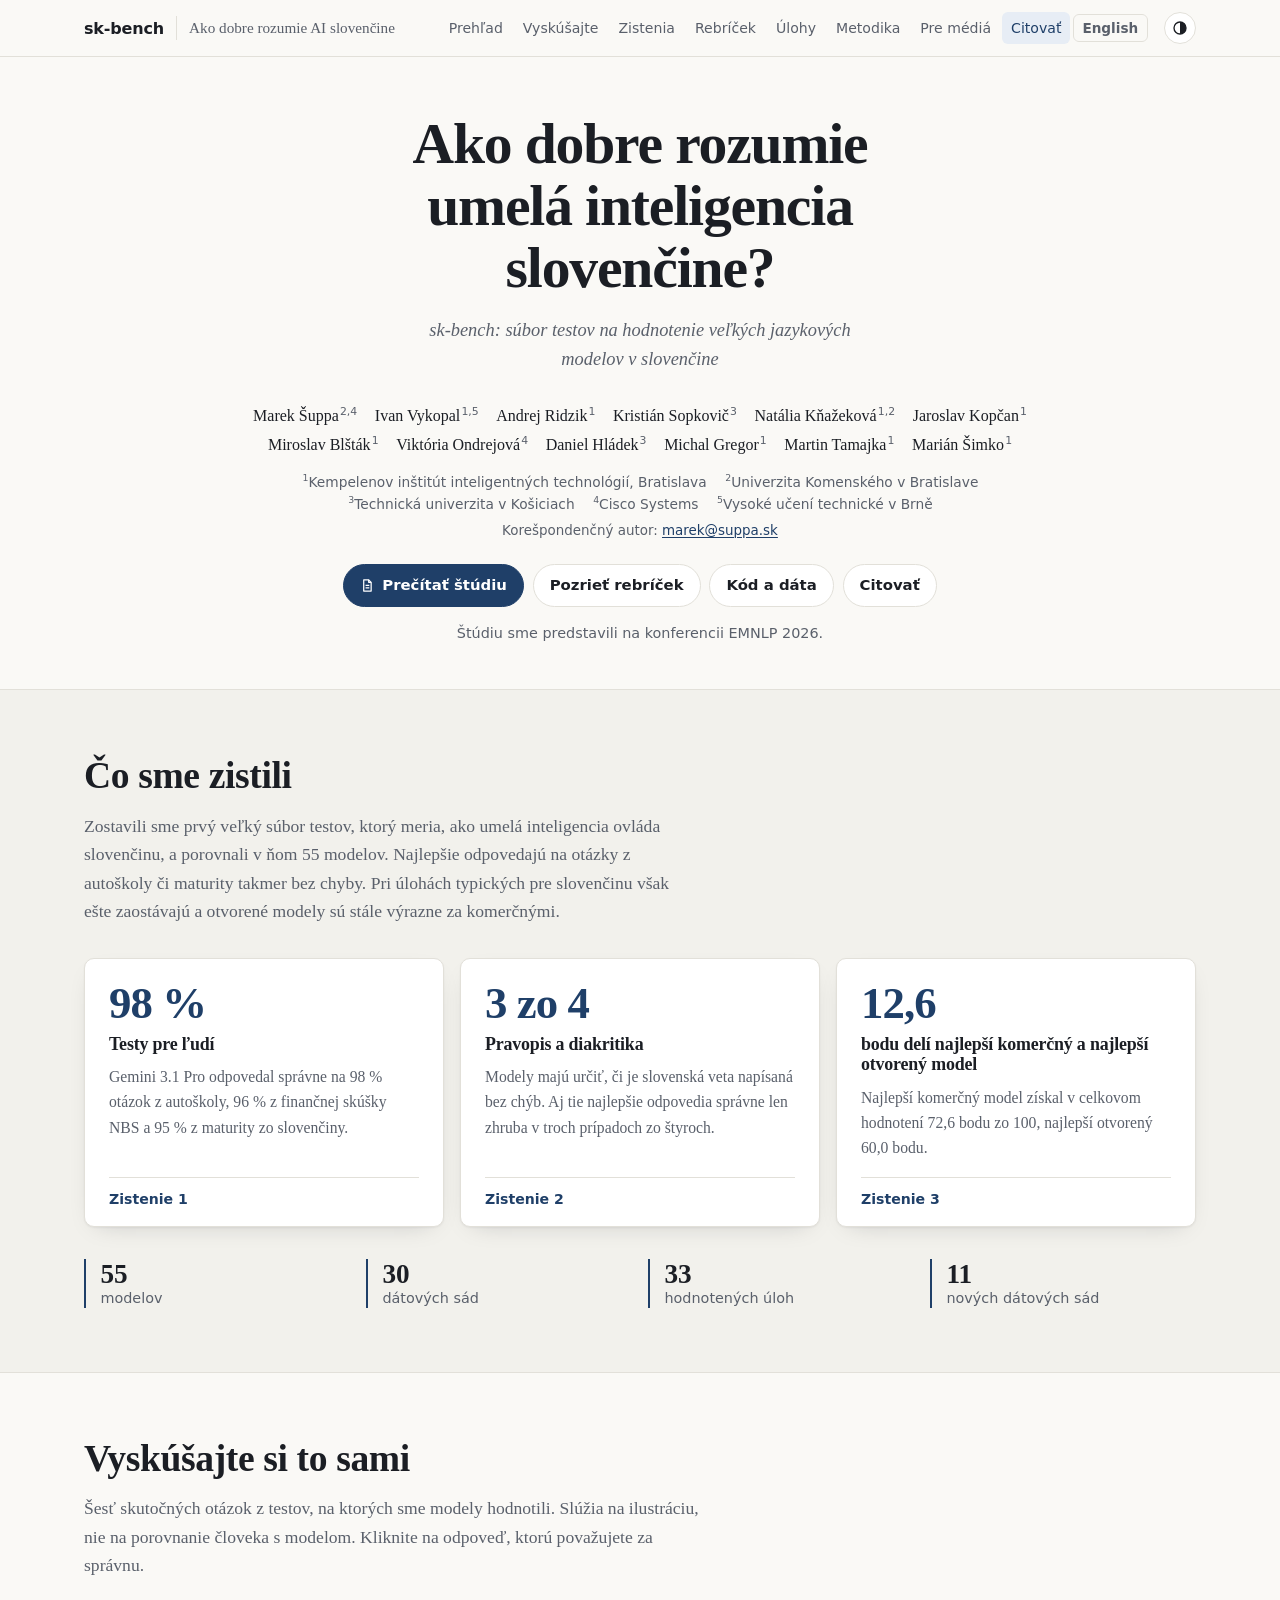
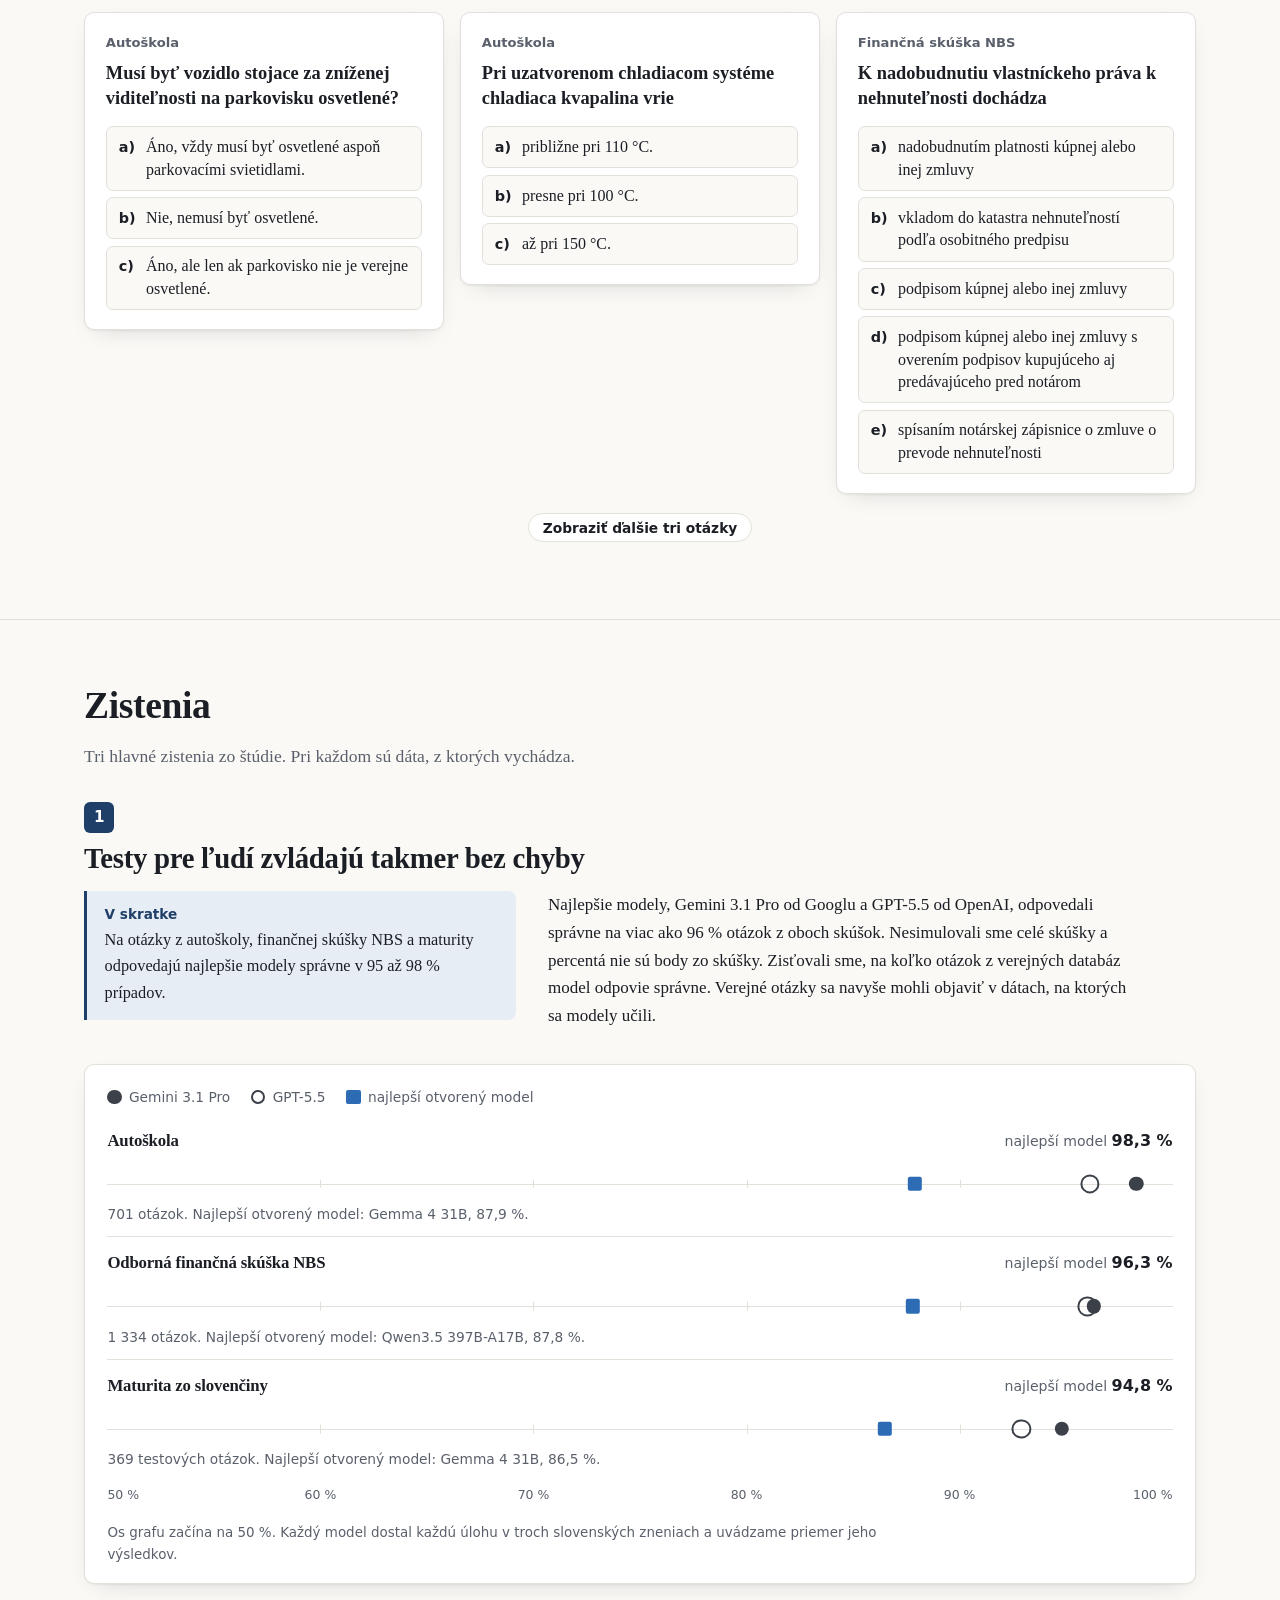
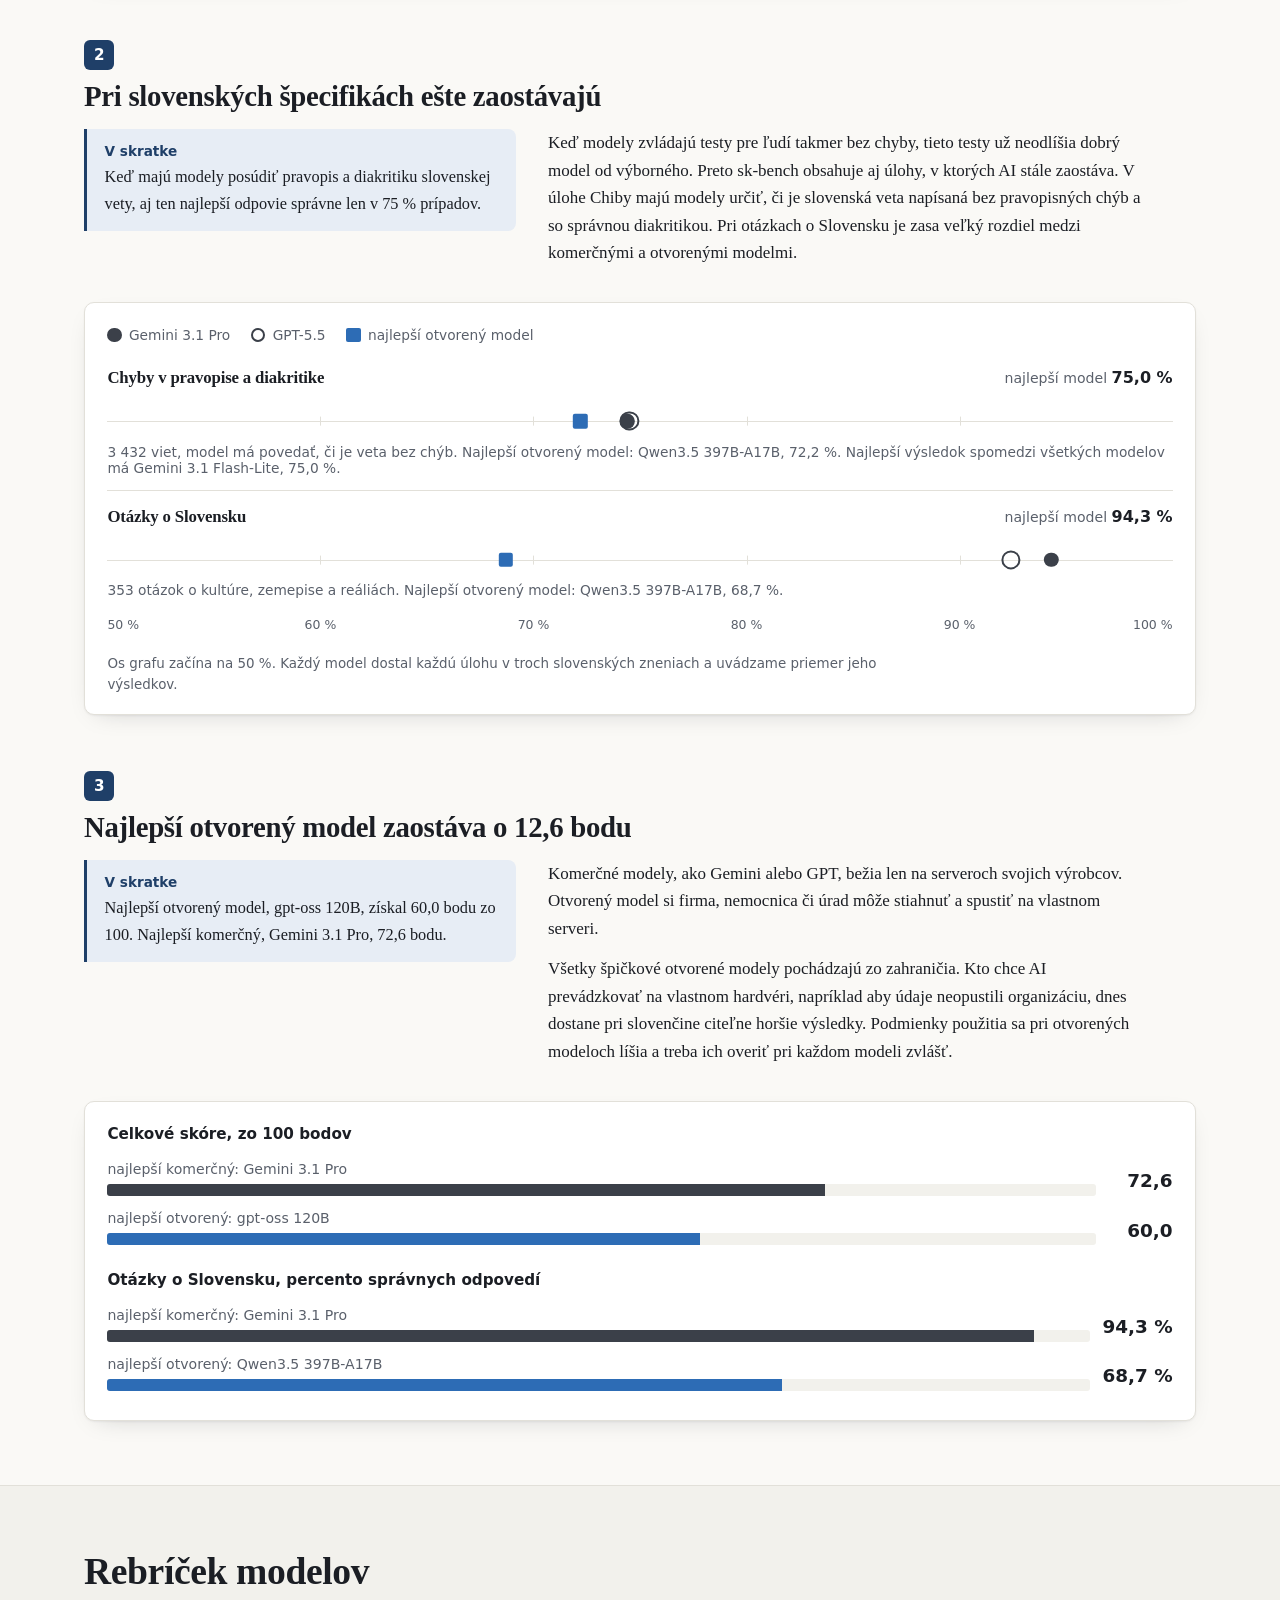
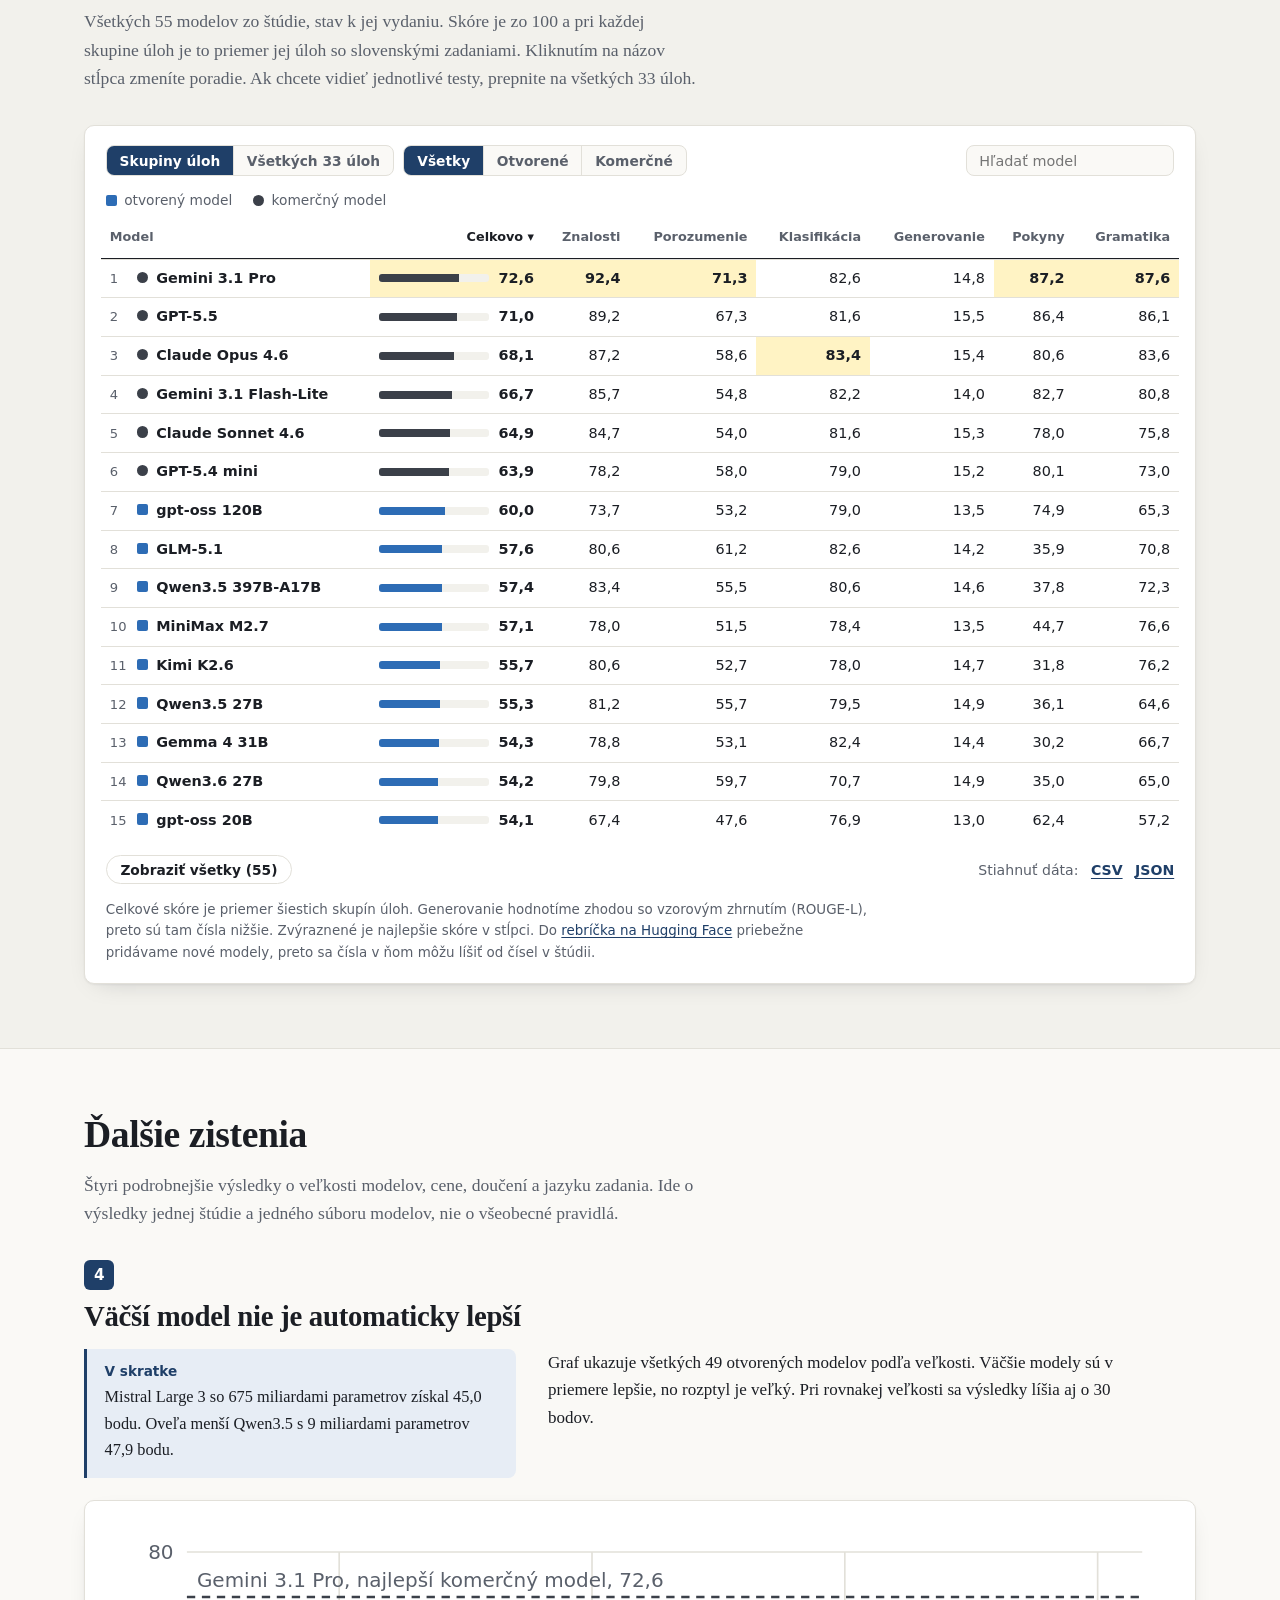
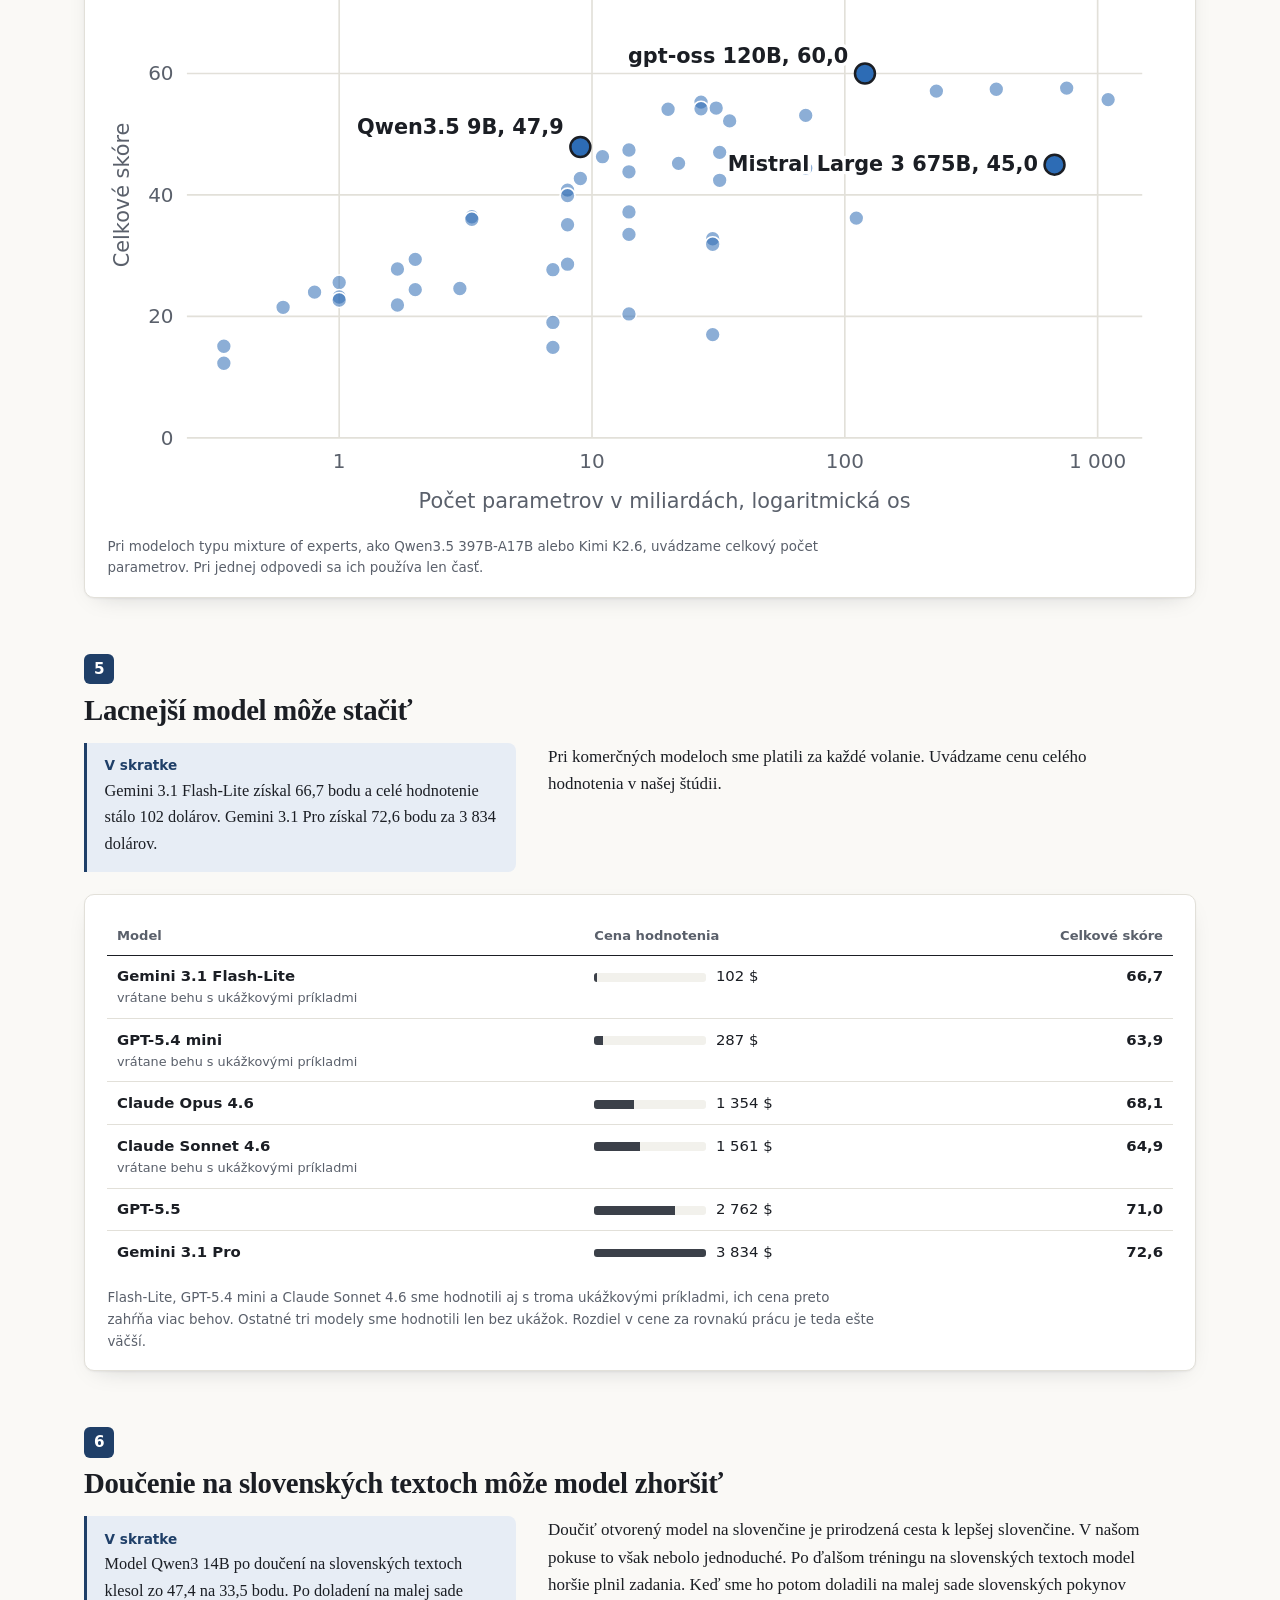
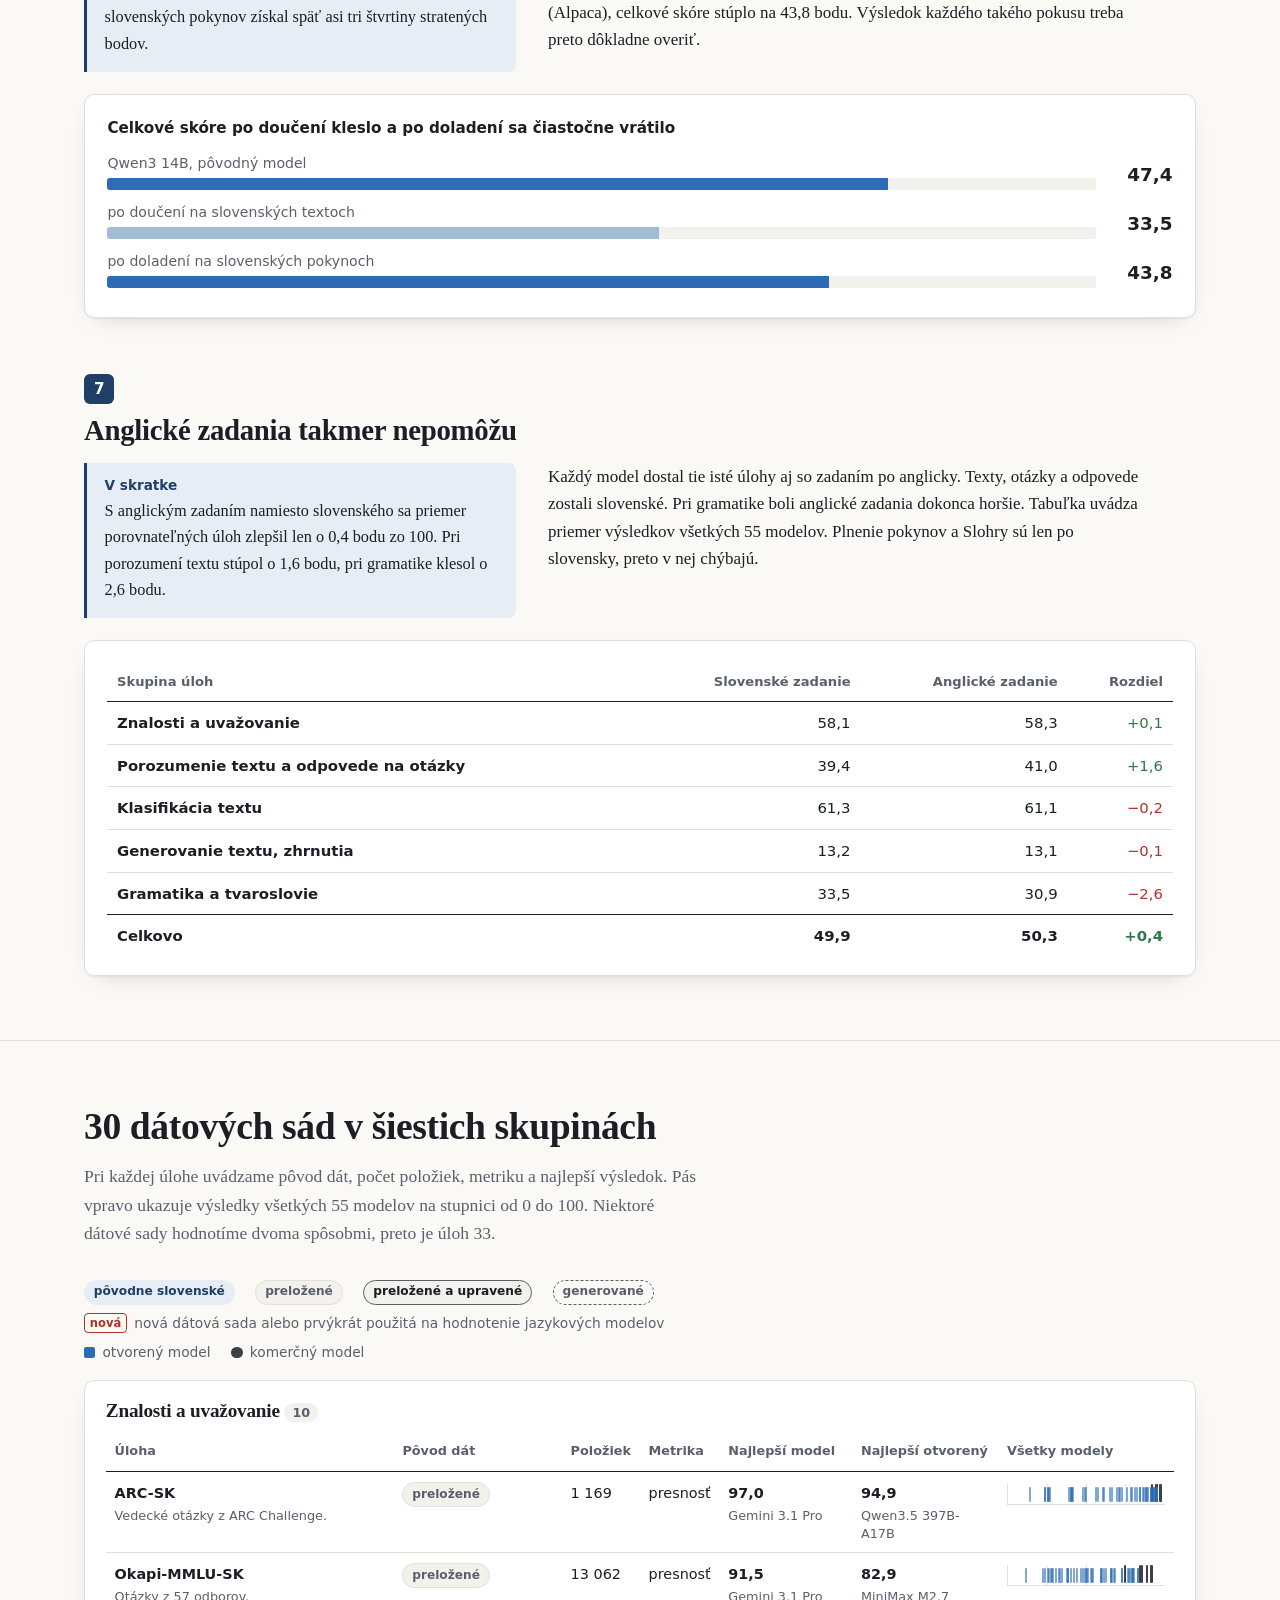
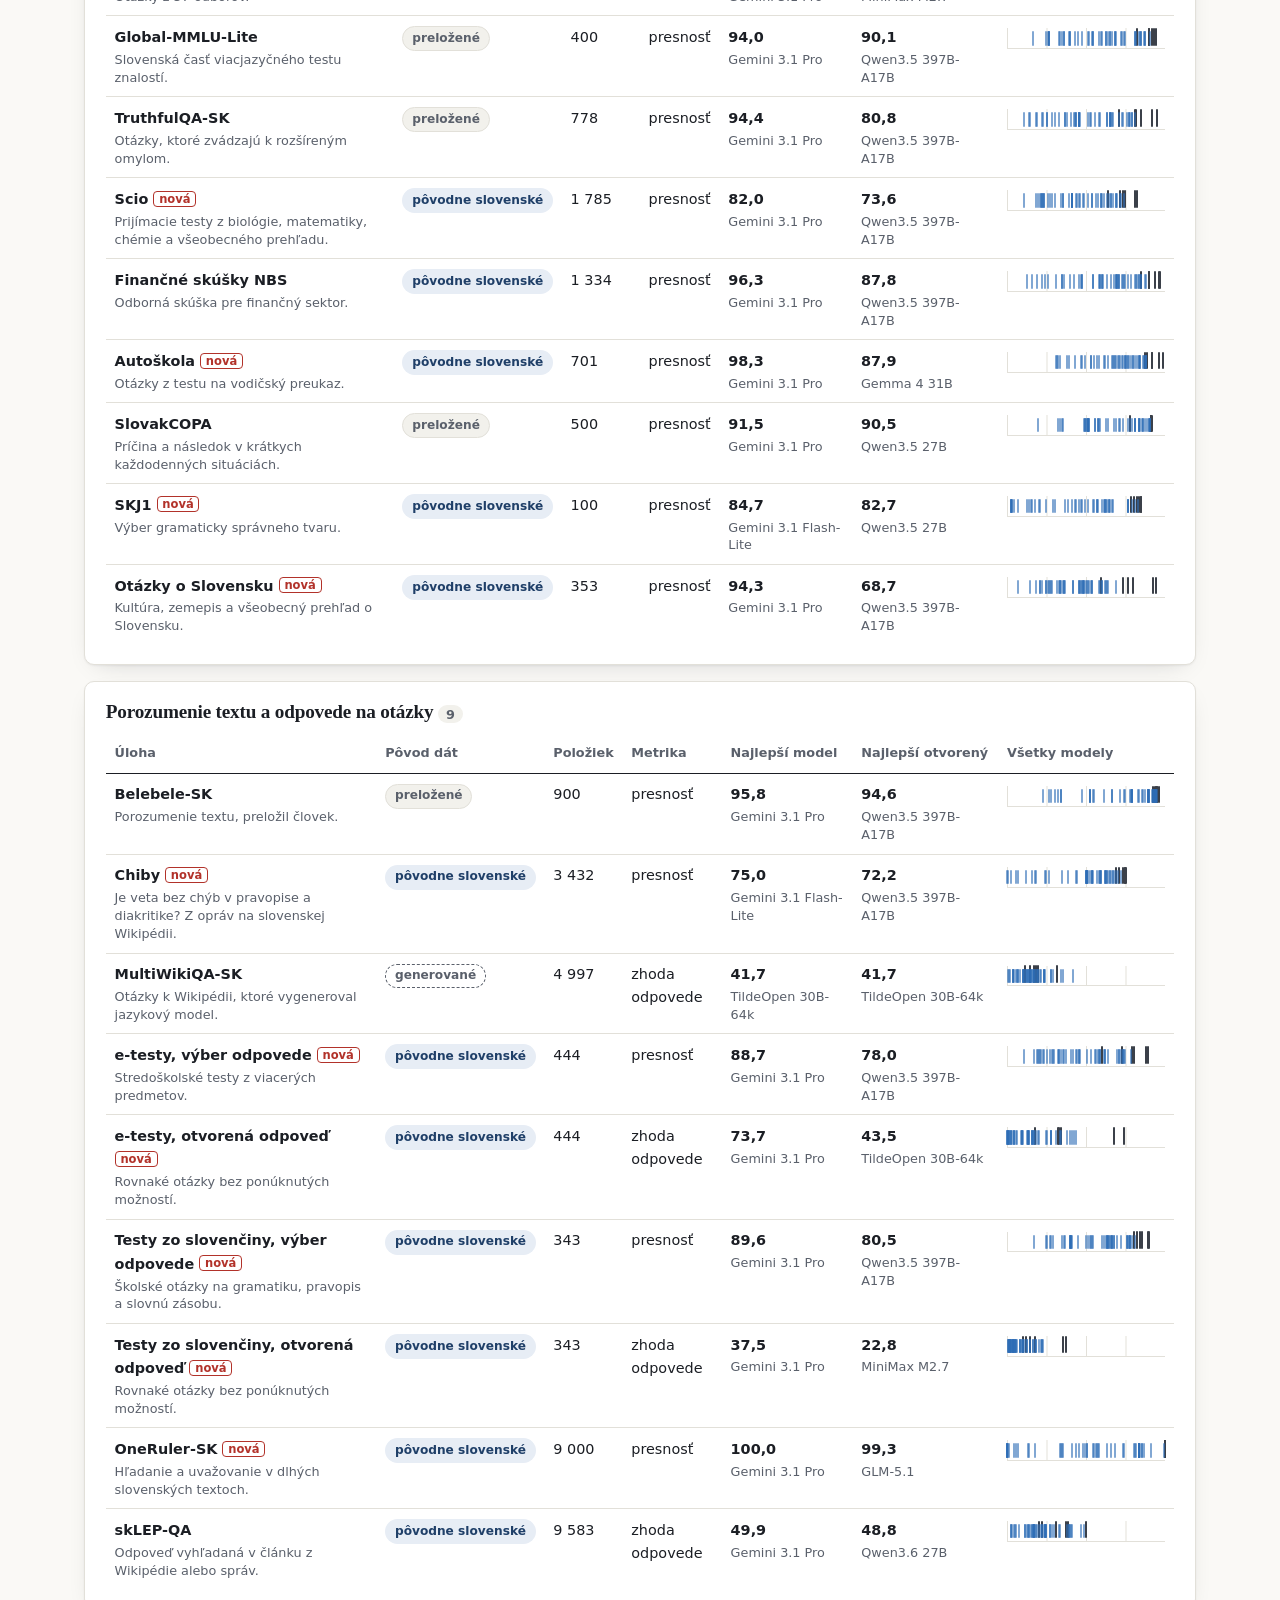
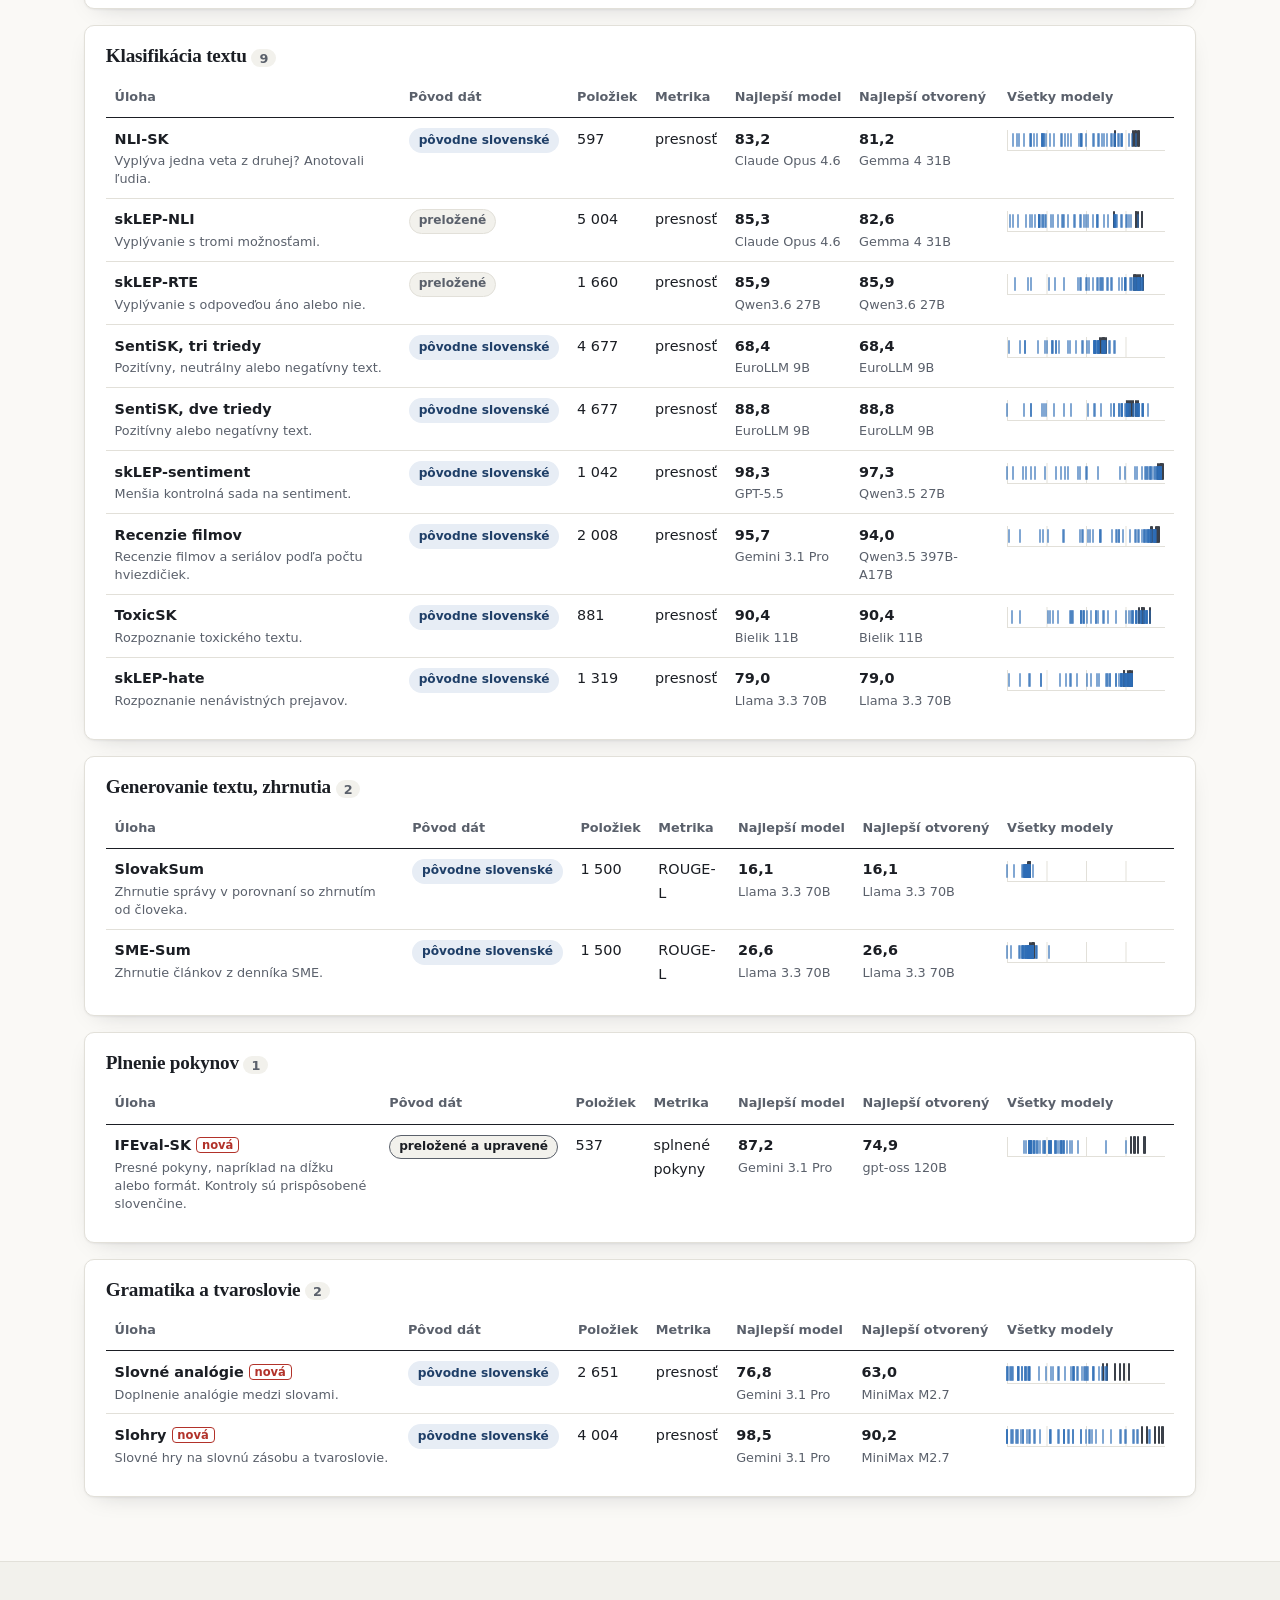
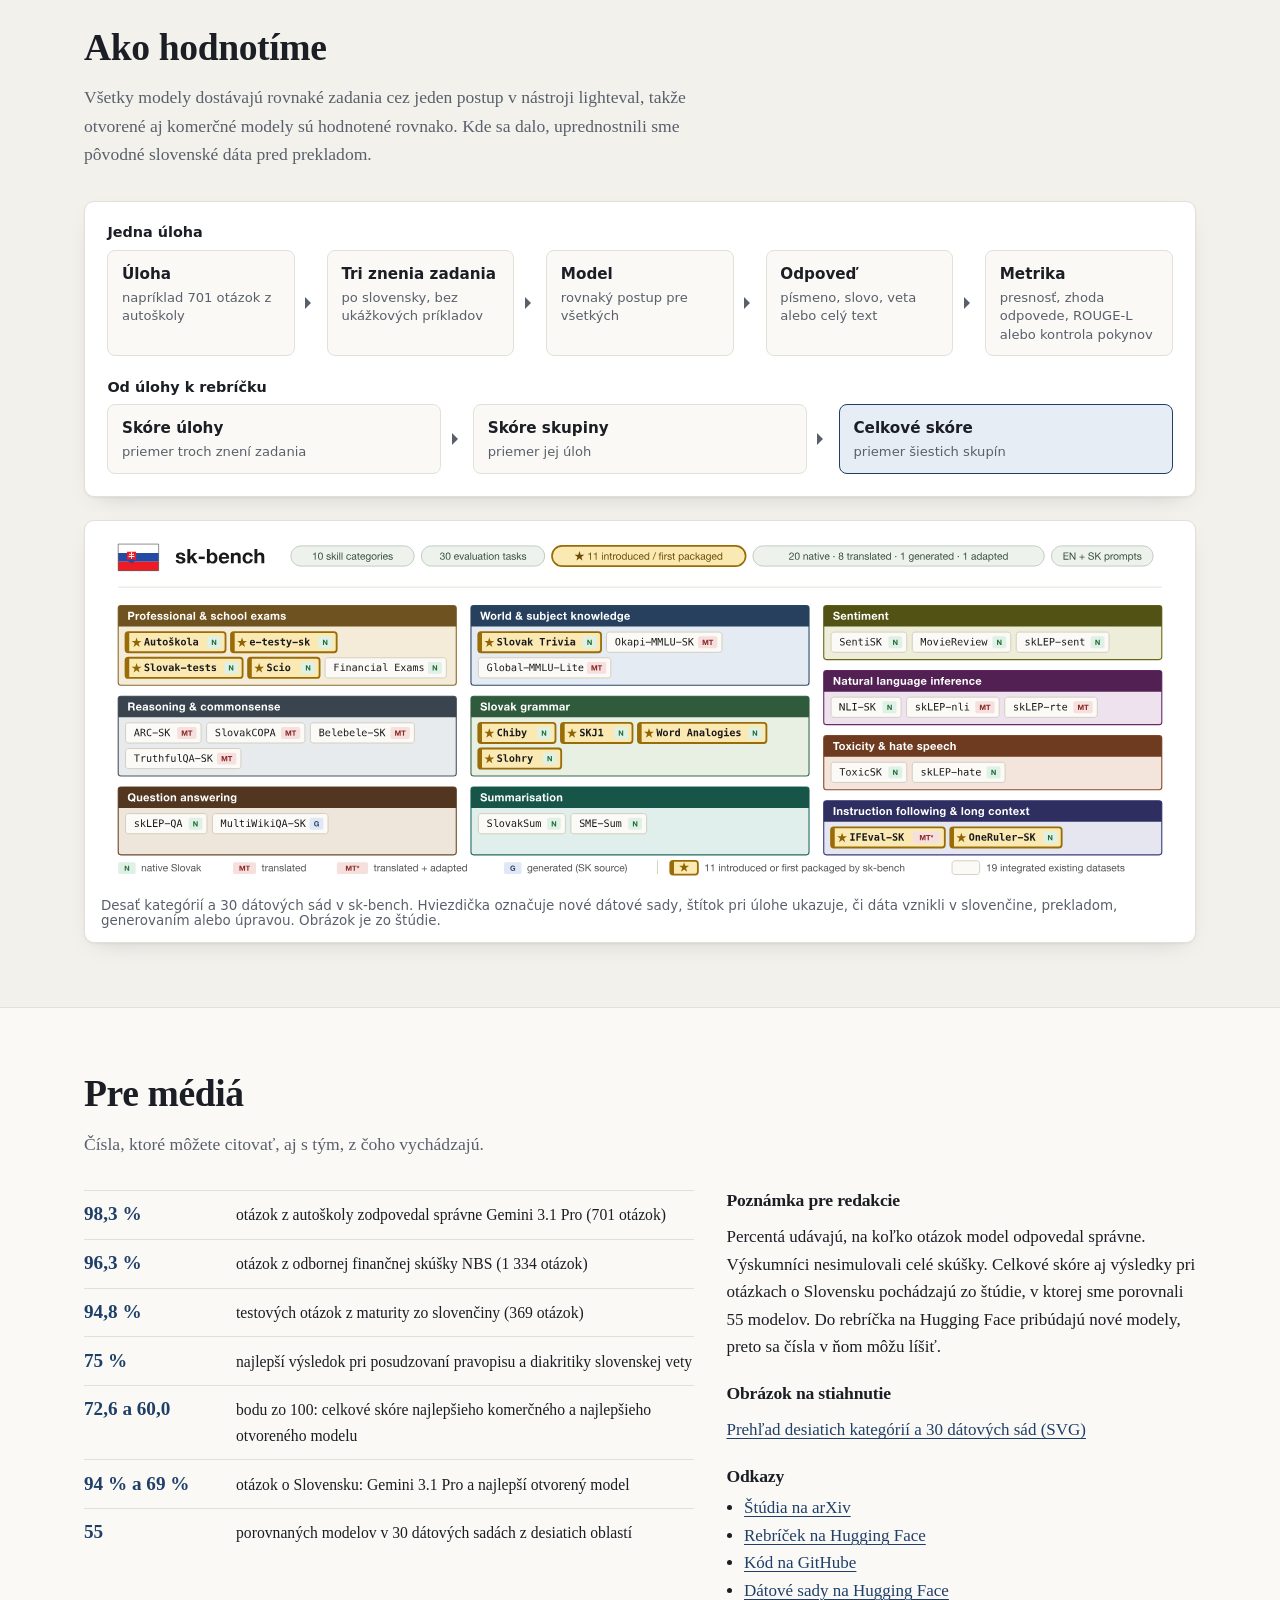
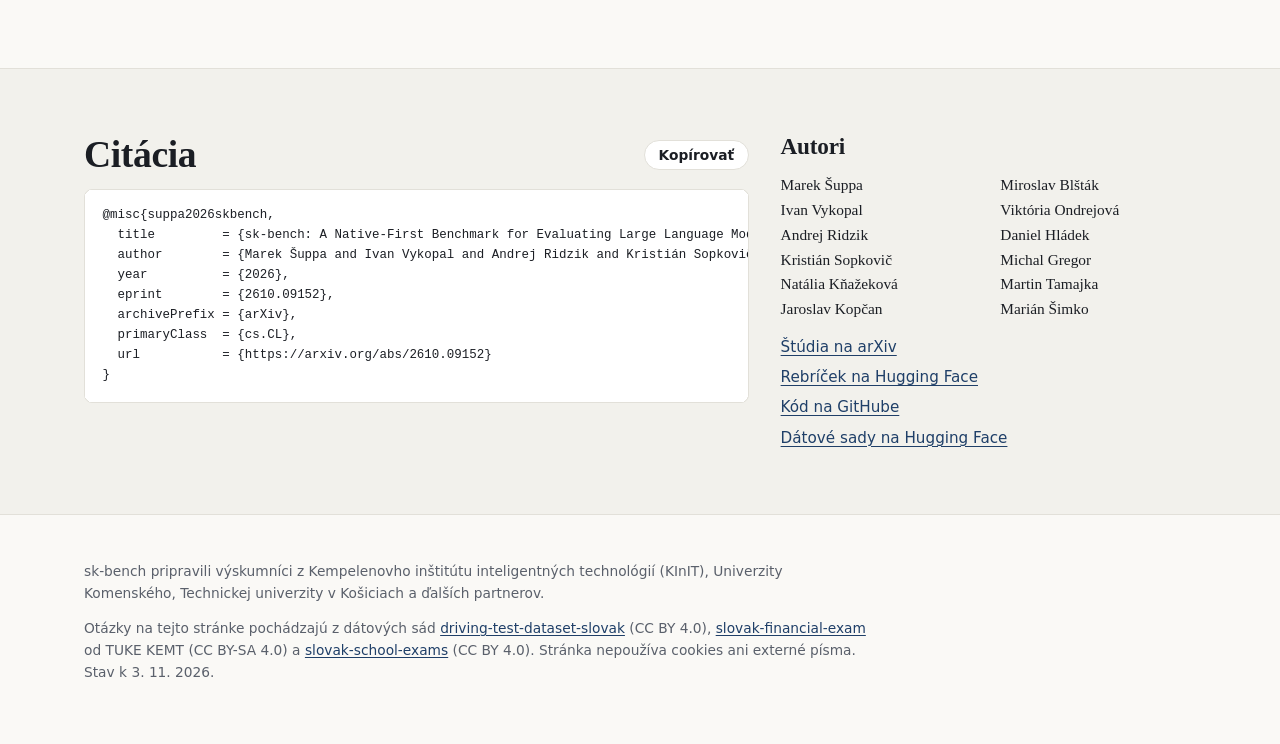
==== commit 07a5a58a: "feat: rebuild project page as a paper page for the press release Previously the page was a styled le" ====
--- a/index.html
+++ b/index.html
@@ -4,337 +4,437 @@
 <meta charset="utf-8">
 <meta name="viewport" content="width=device-width, initial-scale=1">
 <title>sk-bench: ako dobre rozumie umelá inteligencia slovenčine</title>
-<meta name="description" content="sk-bench meria, ako jazykové modely ovládajú slovenčinu. Výsledky na autoškole, skúške NBS, maturite a v úlohách, kde AI ešte zaostáva.">
+<meta name="description" content="sk-bench meria, ako jazykové modely ovládajú slovenčinu. 55 modelov, 30 dátových sád, výsledky na autoškole, skúške NBS a maturite aj úlohy, kde AI ešte zaostáva.">
 <link rel="canonical" href="https://slovak-nlp.github.io/sk-bench/">
 <link rel="alternate" hreflang="sk" href="https://slovak-nlp.github.io/sk-bench/">
 <link rel="alternate" hreflang="en" href="https://slovak-nlp.github.io/sk-bench/en/">
 <meta property="og:title" content="Ako dobre rozumie umelá inteligencia slovenčine?">
-<meta property="og:description" content="sk-bench meria, ako jazykové modely ovládajú slovenčinu. Výsledky na autoškole, skúške NBS, maturite a v úlohách, kde AI ešte zaostáva.">
+<meta property="og:description" content="sk-bench meria, ako jazykové modely ovládajú slovenčinu. 55 modelov, 30 dátových sád, výsledky na autoškole, skúške NBS a maturite aj úlohy, kde AI ešte zaostáva.">
 <meta property="og:url" content="https://slovak-nlp.github.io/sk-bench/">
 <meta property="og:type" content="website">
 <meta name="citation_title" content="sk-bench: A Native-First Benchmark for Evaluating Large Language Models in Slovak">
 <meta name="citation_author" content="Marek Šuppa"><meta name="citation_author" content="Ivan Vykopal"><meta name="citation_author" content="Andrej Ridzik"><meta name="citation_author" content="Kristián Sopkovič"><meta name="citation_author" content="Natália Kňažeková"><meta name="citation_author" content="Jaroslav Kopčan"><meta name="citation_author" content="Miroslav Blšták"><meta name="citation_author" content="Viktória Ondrejová"><meta name="citation_author" content="Daniel Hládek"><meta name="citation_author" content="Michal Gregor"><meta name="citation_author" content="Martin Tamajka"><meta name="citation_author" content="Marián Šimko">
 <meta name="citation_publication_date" content="2026">
 <meta name="citation_arxiv_id" content="2610.09152">
-<link rel="icon" href="data:image/svg+xml,%3Csvg xmlns='http://www.w3.org/2000/svg' viewBox='0 0 32 32'%3E%3Crect width='32' height='32' rx='6' fill='%2315203A'/%3E%3Cpath d='M8 17l5 5 11-12' stroke='%23FF7B70' stroke-width='3.5' fill='none' stroke-linecap='round' stroke-linejoin='round'/%3E%3C/svg%3E">
-<link rel="preload" href="fonts/schibsted-grotesk-normal-latin-3.woff2" as="font" type="font/woff2" crossorigin>
-<link rel="stylesheet" href="fonts/fonts.css">
+<link rel="icon" href="data:image/svg+xml,%3Csvg xmlns='http://www.w3.org/2000/svg' viewBox='0 0 32 32'%3E%3Crect width='32' height='32' rx='7' fill='%231F3F68'/%3E%3Cpath d='M8 17l5 5 11-12' stroke='%23fff' stroke-width='3.5' fill='none' stroke-linecap='round' stroke-linejoin='round'/%3E%3C/svg%3E">
+<script>try{var t=localStorage.getItem('skb-theme');if(t)document.documentElement.dataset.theme=t}catch(e){}</script>
 <style>
 :root {
-  --page: #F4F6FA; --sheet: #FFFFFF; --ink: #15203A; --muted: #56627A; --rule: #D5DCE7;
-  --grid: #E3EAF4; --margin-line: #F0B7B2; --blue: #1F4FD1; --red: #D3302F;
-  --blue-soft: #E8EEFC; --red-soft: #FCEBE9;
-  --sans: "Schibsted Grotesk", system-ui, -apple-system, "Segoe UI", sans-serif;
-  --serif: "Source Serif 4", Georgia, serif;
-  --hand: "Caveat", "Comic Sans MS", cursive;
-  --margin: 2.75rem;
+  --bg: #FAF9F6; --band: #F2F1EC; --card: #FFFFFF; --ink: #1B1E24; --muted: #5A606B; --rule: #E2E0D9;
+  --accent: #1F3F68; --accent-ink: #FFFFFF; --accent-soft: #E7EDF5; --open: #2D6CB5; --com: #3B4049;
+  --red: #B2322A; --green: #2F7A4B; --hl: #FFF3C4;
+  --serif: Charter, "Bitstream Charter", "Sitka Text", Cambria, "Iowan Old Style", Georgia, serif;
+  --sans: system-ui, -apple-system, "Segoe UI", Roboto, "Helvetica Neue", Arial, sans-serif;
+  --shadow: 0 1px 2px rgba(20,24,32,.05), 0 8px 24px -14px rgba(20,24,32,.25);
+  color-scheme: light;
 }
 @media (prefers-color-scheme: dark) {
   :root:not([data-theme="light"]) {
-    --page: #0D1320; --sheet: #141C2C; --ink: #E7ECF4; --muted: #9AA6BA; --rule: #2A3549;
-    --grid: #1B2537; --margin-line: #5C2B2E; --blue: #85A5FF; --red: #FF7B70;
-    --blue-soft: #1C2944; --red-soft: #3A1F22;
+    --bg: #121418; --band: #171A1F; --card: #1C2026; --ink: #E7E9ED; --muted: #9BA2AE; --rule: #2D323A;
+    --accent: #8DB2E6; --accent-ink: #10151C; --accent-soft: #1F2B3B; --open: #6EA4E8; --com: #C7CCD4;
+    --red: #F08A80; --green: #6CC28E; --hl: #3A3520; --shadow: none; color-scheme: dark;
   }
 }
 :root[data-theme="dark"] {
-  --page: #0D1320; --sheet: #141C2C; --ink: #E7ECF4; --muted: #9AA6BA; --rule: #2A3549;
-  --grid: #1B2537; --margin-line: #5C2B2E; --blue: #85A5FF; --red: #FF7B70;
-  --blue-soft: #1C2944; --red-soft: #3A1F22;
+  --bg: #121418; --band: #171A1F; --card: #1C2026; --ink: #E7E9ED; --muted: #9BA2AE; --rule: #2D323A;
+  --accent: #8DB2E6; --accent-ink: #10151C; --accent-soft: #1F2B3B; --open: #6EA4E8; --com: #C7CCD4;
+  --red: #F08A80; --green: #6CC28E; --hl: #3A3520; --shadow: none; color-scheme: dark;
 }
 * { box-sizing: border-box; }
-html { -webkit-text-size-adjust: 100%; scroll-behavior: smooth; }
-body { margin: 0; background: var(--page); color: var(--ink); font: 400 1.0625rem/1.6 var(--sans); -webkit-font-smoothing: antialiased; }
-a { color: var(--blue); text-underline-offset: .18em; text-decoration-thickness: 1px; }
+html { -webkit-text-size-adjust: 100%; scroll-behavior: smooth; scroll-padding-top: 4.5rem; }
+body { margin: 0; background: var(--bg); color: var(--ink); font: 400 1.0625rem/1.62 var(--serif); -webkit-font-smoothing: antialiased; }
+a { color: var(--accent); text-underline-offset: .18em; text-decoration-thickness: 1px; }
 a:hover { text-decoration-thickness: 2px; }
-:focus-visible { outline: 3px solid var(--blue); outline-offset: 3px; border-radius: 3px; }
-.wrap { max-width: 68rem; margin: 0 auto; padding: 0 1.25rem; }
-.narrow { max-width: 44rem; }
-p { margin: .85rem 0; max-width: 64ch; }
-h1, h2, h3 { margin: 0; line-height: 1.1; letter-spacing: -.02em; }
-h2 { font-size: clamp(1.7rem, 3.4vw, 2.3rem); font-weight: 750; }
-h3 { font-size: 1.15rem; font-weight: 650; letter-spacing: -.01em; }
-.pen { font-family: var(--hand); color: var(--red); font-weight: 600; letter-spacing: 0; }
-
-/* Header */
-.bar-top { display: flex; align-items: center; gap: 1.5rem; padding: 1.1rem 0; }
-.brand { font-weight: 800; font-size: 1.2rem; letter-spacing: -.03em; color: var(--ink); text-decoration: none; }
-.bar-top nav { margin-left: auto; display: flex; gap: 1.4rem; font-size: .95rem; font-weight: 500; }
-.bar-top nav a { color: var(--muted); text-decoration: none; }
-.bar-top nav a:hover { color: var(--ink); }
-.bar-top .lang { color: var(--ink); border: 1px solid var(--rule); border-radius: 999px; padding: .1rem .7rem; }
-@media (max-width: 44rem) { .bar-top nav a:not(.lang) { display: none; } }
+:focus-visible { outline: 3px solid var(--accent); outline-offset: 2px; border-radius: 3px; }
+.wrap { max-width: 72rem; margin: 0 auto; padding: 0 1.25rem; }
+p { margin: .8rem 0; max-width: 70ch; }
+h1, h2, h3, h4 { font-family: var(--serif); margin: 0; line-height: 1.15; letter-spacing: -.01em; font-weight: 700; }
+h2 { font-size: clamp(1.75rem, 3.6vw, 2.35rem); }
+h3 { font-size: 1.45rem; }
+h4 { font-size: 1.05rem; }
+.sr { position: absolute; width: 1px; height: 1px; overflow: hidden; clip: rect(0 0 0 0); white-space: nowrap; }
+.card { background: var(--card); border: 1px solid var(--rule); border-radius: 10px; box-shadow: var(--shadow); }
+.num { text-align: right; font-variant-numeric: tabular-nums; }
+.ui, .btn, .seg button, .lb-table, table.plain, table.tasks, .legend, .fig-note, nav, .badge, .prov, .new, .q-src { font-family: var(--sans); }
+
+/* Top bar */
+.top { position: sticky; top: 0; z-index: 20; background: color-mix(in srgb, var(--bg) 88%, transparent); backdrop-filter: blur(8px); -webkit-backdrop-filter: blur(8px); border-bottom: 1px solid var(--rule); }
+.top .wrap { display: flex; align-items: center; gap: 1rem; height: 3.5rem; }
+.brand { display: flex; align-items: center; gap: .75rem; color: var(--ink); text-decoration: none; min-width: 0; }
+.brand b { font: 700 1rem var(--sans); letter-spacing: -.01em; white-space: nowrap; }
+.brand span { font-size: .95rem; color: var(--muted); border-left: 1px solid var(--rule); padding-left: .75rem; white-space: nowrap; overflow: hidden; text-overflow: ellipsis; }
+.top nav { margin-left: auto; display: flex; align-items: center; gap: .15rem; font-size: .88rem; }
+.top nav a { color: var(--muted); text-decoration: none; padding: .3rem .55rem; border-radius: 6px; white-space: nowrap; }
+.top nav a:hover { color: var(--ink); background: var(--band); }
+.top nav a.on { color: var(--accent); background: var(--accent-soft); }
+.lang-sw { font: 600 .85rem var(--sans); color: var(--ink); text-decoration: none; border: 1px solid var(--rule); border-radius: 999px; padding: .2rem .7rem; white-space: nowrap; }
+.theme { flex: none; width: 2rem; height: 2rem; border-radius: 50%; border: 1px solid var(--rule); background: var(--card); color: var(--ink); cursor: pointer; display: grid; place-items: center; padding: 0; }
+.theme svg { width: 1rem; height: 1rem; }
+@media (max-width: 68rem) { .brand span { display: none; } }
+@media (max-width: 56rem) { .top nav .nl { display: none; } }
 
 /* Hero */
-.hero { display: grid; gap: 3rem; align-items: center; padding: 3rem 0 4.5rem; }
-@media (min-width: 60rem) { .hero { grid-template-columns: 1.05fr .95fr; gap: 4rem; padding-top: 4rem; } }
-h1 { font-size: clamp(2.5rem, 6vw, 4.1rem); font-weight: 800; letter-spacing: -.035em; line-height: 1.02; max-width: 13ch; }
-.lead { font-size: 1.2rem; line-height: 1.55; margin-top: 1.5rem; }
-.venue { color: var(--muted); font-size: .95rem; }
-.actions { display: flex; flex-wrap: wrap; gap: .6rem; margin-top: 1.6rem; }
-.btn { display: inline-block; padding: .6rem 1.05rem; border-radius: 6px; font-weight: 600; font-size: .98rem; text-decoration: none; border: 1.5px solid var(--ink); color: var(--ink); }
-.btn:hover { background: var(--sheet); }
-.btn.primary { background: var(--ink); color: var(--page); }
-.btn.primary:hover { background: var(--blue); border-color: var(--blue); }
-figure { margin: 0; }
-.hero figcaption { font-size: .92rem; color: var(--muted); margin: 1.1rem .25rem 0; max-width: 46ch; }
-
-/* Squared exam paper with a red margin line */
-.paper {
-  background-color: var(--sheet);
-  background-image:
-    linear-gradient(90deg, transparent calc(var(--margin) - 2px), var(--margin-line) calc(var(--margin) - 2px), var(--margin-line) var(--margin), transparent var(--margin)),
-    linear-gradient(var(--grid) 1px, transparent 1px),
-    linear-gradient(90deg, var(--grid) 1px, transparent 1px);
-  background-size: 100% 100%, 1.25rem 1.25rem, 1.25rem 1.25rem;
-  background-position: 0 0, -1px -1px, -1px -1px;
-  border: 1px solid var(--rule); border-radius: 4px;
-  padding: 1.25rem 1.4rem 1.3rem calc(var(--margin) + 1.1rem);
-}
-.hero-sheet { padding-top: 1.4rem; padding-bottom: 1.6rem; box-shadow: 0 1px 0 rgba(21,32,58,.05), 0 24px 48px -26px rgba(21,32,58,.45); }
-@media (min-width: 60rem) { .hero-sheet { transform: rotate(-1.1deg); } }
-.sheet-head { display: flex; justify-content: space-between; align-items: baseline; gap: 1rem; font-size: .9rem; color: var(--muted); font-weight: 500; }
-.sheet-head .hint { font-size: 1.45rem; transform: rotate(-3deg); }
-
-/* Questions */
-.q-src { font-size: .88rem; color: var(--muted); margin: 0 0 .35rem; font-weight: 500; }
-.q-text { font-family: var(--serif); font-size: 1.28rem; line-height: 1.35; font-weight: 600; margin: .5rem 0 0; max-width: none; }
-.hero-sheet .q-text { font-size: clamp(1.3rem, 2.4vw, 1.6rem); }
-.q-tr { font-family: var(--serif); font-style: italic; color: var(--muted); margin: .3rem 0 0; font-size: 1rem; }
-.opts { list-style: none; padding: 0; margin: 1rem 0 0; display: grid; gap: .45rem; }
-.opts button {
-  position: relative; width: 100%; text-align: left; font: 400 1.05rem/1.4 var(--serif); color: var(--ink);
-  cursor: pointer; background: color-mix(in srgb, var(--sheet) 90%, transparent);
-  border: 1px solid var(--rule); border-radius: 5px; padding: .6rem .8rem; display: flex; gap: .65rem; align-items: baseline;
-}
+.hero { text-align: center; padding-top: 3.5rem; padding-bottom: 3rem; }
+.hero h1 { font-size: clamp(2.3rem, 5.4vw, 3.6rem); line-height: 1.08; max-width: 18ch; margin: 0 auto; letter-spacing: -.02em; }
+.subtitle { font-style: italic; color: var(--muted); font-size: 1.15rem; margin: 1rem auto 0; max-width: 46ch; }
+.authors { list-style: none; padding: 0; margin: 1.75rem auto 0; max-width: 50rem; display: flex; flex-wrap: wrap; justify-content: center; gap: .2rem 1.1rem; font-size: 1rem; }
+.authors sup, .affil sup { font: 500 .68em var(--sans); color: var(--muted); margin-left: .1em; }
+.affil { font: .86rem/1.6 var(--sans); color: var(--muted); max-width: 52rem; margin: .8rem auto 0; display: flex; flex-wrap: wrap; justify-content: center; gap: 0 1.1rem; }
+.corr { font: .84rem var(--sans); color: var(--muted); margin: .5rem auto 0; }
+.actions { display: flex; flex-wrap: wrap; justify-content: center; gap: .55rem; margin-top: 1.6rem; }
+.btn { display: inline-flex; align-items: center; gap: .45rem; padding: .55rem 1rem; border-radius: 999px; font-weight: 600; font-size: .93rem; text-decoration: none; border: 1px solid var(--rule); background: var(--card); color: var(--ink); cursor: pointer; }
+.btn:hover { border-color: var(--ink); }
+.btn.primary { background: var(--accent); color: var(--accent-ink); border-color: var(--accent); }
+.btn.primary:hover { filter: brightness(1.1); }
+.btn.small { padding: .35rem .85rem; font-size: .86rem; }
+.btn svg { width: 1em; height: 1em; }
+.venue { font: .9rem var(--sans); color: var(--muted); margin: 1.1rem auto 0; }
+
+/* Sections */
+section.block { padding: 4rem 0; border-top: 1px solid var(--rule); }
+section.band { background: var(--band); }
+.intro { color: var(--muted); font-size: 1.1rem; margin-top: .9rem; }
+.sec-head { max-width: 50rem; margin-bottom: 2rem; }
+
+/* Overview cards */
+.cards { display: grid; gap: 1rem; }
+@media (min-width: 52rem) { .cards { grid-template-columns: repeat(3, 1fr); } }
+.ocard { padding: 1.4rem 1.5rem 1.2rem; display: flex; flex-direction: column; }
+.ocard .big { font: 700 2.8rem/1 var(--serif); color: var(--accent); letter-spacing: -.02em; margin: 0; }
+.ocard h3 { font-size: 1.12rem; margin-top: .5rem; }
+.ocard p { font-size: .98rem; color: var(--muted); margin: .6rem 0 1rem; }
+.ocard a { margin-top: auto; font: 600 .88rem var(--sans); border-top: 1px solid var(--rule); padding-top: .8rem; text-decoration: none; }
+.ocard a:hover { text-decoration: underline; }
+.stats { display: grid; grid-template-columns: repeat(2, 1fr); gap: 1rem; margin: 2rem 0 0; padding: 0; }
+@media (min-width: 40rem) { .stats { grid-template-columns: repeat(4, 1fr); } }
+.stats div { border-left: 2px solid var(--accent); padding: .1rem 0 .1rem .9rem; }
+.stats dt { font: 700 1.7rem/1.1 var(--serif); }
+.stats dd { margin: 0; font: .9rem var(--sans); color: var(--muted); }
+
+/* Quiz */
+.quiz { display: grid; gap: 1rem; align-items: start; }
+@media (min-width: 52rem) { .quiz { grid-template-columns: 1fr 1fr; } }
+@media (min-width: 72rem) { .quiz { grid-template-columns: 1fr 1fr 1fr; } }
+.q { padding: 1.2rem 1.3rem 1.2rem; }
+.q-src { font-size: .82rem; color: var(--muted); margin: 0; font-weight: 600; }
+.q-text { font-size: 1.15rem; line-height: 1.4; font-weight: 700; margin: .45rem 0 0; }
+.q-tr { font-style: italic; color: var(--muted); margin: .25rem 0 0; font-size: .96rem; }
+.opts { list-style: none; padding: 0; margin: .9rem 0 0; display: grid; gap: .4rem; }
+.opts button { position: relative; width: 100%; text-align: left; font: 400 1rem/1.4 var(--serif); color: var(--ink); cursor: pointer; background: var(--bg); border: 1px solid var(--rule); border-radius: 7px; padding: .55rem .75rem; display: flex; gap: .6rem; align-items: baseline; }
 .opts button:hover { border-color: var(--ink); }
-.opts button b { font-family: var(--sans); font-weight: 650; font-size: .95rem; min-width: 1.2rem; }
-.opts small { display: block; font-style: italic; color: var(--muted); font-size: .9rem; margin-top: .15rem; }
+.opts button b { font: 650 .9rem var(--sans); min-width: 1.1rem; }
+.opts small { display: block; font-style: italic; color: var(--muted); font-size: .88rem; margin-top: .15rem; }
 .q[data-done] button { cursor: default; }
-.q[data-done] button:hover { border-color: var(--rule); }
-.opts button.is-wrong > span { text-decoration: line-through; text-decoration-color: var(--red); text-decoration-thickness: 2px; color: var(--muted); }
-.opts button.is-right { border-color: transparent; background: var(--sheet); }
-.opts button.is-right::after {
-  content: ""; position: absolute; inset: -5px -7px -4px -6px; pointer-events: none;
-  border: 2.5px solid var(--red); border-radius: 48% 52% 46% 54% / 60% 44% 56% 40%;
-  transform: rotate(-.8deg); animation: draw .45s ease-out both;
-}
-@keyframes draw { from { clip-path: inset(0 100% 0 0); } to { clip-path: inset(0 0 0 0); } }
-.verdict { margin: .9rem 0 0; font-size: .95rem; color: var(--muted); }
+.q[data-done] button:not(.is-right):not(.is-wrong):hover { border-color: var(--rule); }
+.opts button.is-right { border-color: var(--green); background: color-mix(in srgb, var(--green) 10%, var(--card)); }
+.opts button.is-right b { color: var(--green); }
+.opts button.is-wrong { border-color: var(--red); }
+.opts button.is-wrong > span { text-decoration: line-through; text-decoration-color: var(--red); color: var(--muted); }
+.verdict { margin: .8rem 0 0; font: .9rem/1.5 var(--sans); color: var(--muted); }
 .verdict:empty { display: none; }
-.verdict .pen { font-size: 1.6rem; line-height: 1; margin-right: .5rem; display: inline-block; transform: rotate(-2deg); }
-.quiz { display: grid; gap: 1.25rem; margin-top: 1.75rem; align-items: start; }
-@media (min-width: 52rem) { .quiz { grid-template-columns: 1fr 1fr; } }
-
-/* Sections */
-section.block { padding: 4.5rem 0; border-top: 1px solid var(--rule); }
-.intro { color: var(--muted); font-size: 1.08rem; }
-
-/* Results chart */
-.chart { background: var(--sheet); border: 1px solid var(--rule); border-radius: 4px; padding: 1.4rem 1.5rem 1.2rem; margin-top: 2rem; }
-.legend { display: flex; flex-wrap: wrap; gap: .5rem 1.4rem; font-size: .9rem; color: var(--muted); margin: 0 0 .5rem; }
-.legend span { display: inline-flex; align-items: center; gap: .45rem; }
+.quiz-more { text-align: center; max-width: none; margin-top: 1.2rem; }
+.js-quiz .q:nth-child(n+4) { display: none; }
+.verdict strong { color: var(--ink); margin-right: .35rem; }
+
+/* Findings */
+.findings { display: grid; gap: 3.5rem; }
+.findings > *, .f-grid > *, .cards > *, .quiz > *, .press > *, .cite-grid > *, .split > * { min-width: 0; }
+.finding { scroll-margin-top: 4.5rem; }
+.fnum { margin: 0 0 .6rem; }
+.badge { display: inline-grid; place-items: center; min-width: 1.9rem; height: 1.9rem; padding: 0 .5rem; border-radius: 6px; background: var(--accent); color: var(--accent-ink); font-weight: 700; font-size: .95rem; }
+.finding h3 { font-size: clamp(1.4rem, 2.6vw, 1.8rem); }
+.f-grid { display: grid; gap: 1rem 2rem; margin-top: 1rem; }
+@media (min-width: 60rem) { .f-grid { grid-template-columns: 1fr 1.5fr; align-items: start; } }
+.brief { background: var(--accent-soft); border-left: 3px solid var(--accent); border-radius: 0 8px 8px 0; padding: .9rem 1.1rem; }
+.brief-h { font: 700 .85rem var(--sans); color: var(--accent); margin: 0; }
+.brief p:last-child { margin: .3rem 0 0; font-size: 1.02rem; }
+.f-body p:first-child { margin-top: 0; }
+.fig { margin: 1.4rem 0 0; padding: 1.3rem 1.4rem 1.1rem; }
+.fig-note { font-size: .84rem; color: var(--muted); margin: .9rem 0 0; max-width: 90ch; }
+.fig-scroll { overflow-x: auto; }
+
+/* Dot chart */
+.legend { display: flex; flex-wrap: wrap; gap: .45rem 1.3rem; font-size: .86rem; color: var(--muted); margin: 0 0 .4rem; }
+.legend > span { display: inline-flex; align-items: center; gap: .45rem; }
 .legend .dot { position: static; transform: none; }
-.legend .swatch-pass { width: 2px; height: 1rem; background: var(--red); }
-.row { padding: 1.15rem 0 1rem; border-top: 1px solid var(--rule); }
+.row { padding: 1rem 0 .9rem; border-top: 1px solid var(--rule); }
 .legend + .row { border-top: 0; }
 .row-head { display: flex; justify-content: space-between; align-items: baseline; gap: 1rem; }
-.row-head .top { color: var(--muted); font-size: .92rem; white-space: nowrap; }
-.row-head .top b { color: var(--ink); font-size: 1.05rem; }
-.track { position: relative; height: 2.6rem; margin: 1.1rem 0 .25rem; }
+.rtop { font: .88rem var(--sans); color: var(--muted); white-space: nowrap; }
+.rtop b { color: var(--ink); font-size: 1rem; }
+.track { position: relative; height: 2.4rem; margin: .9rem 0 .2rem; }
 .track::before { content: ""; position: absolute; left: 0; right: 0; top: 50%; border-top: 1px solid var(--rule); }
 .tick { position: absolute; top: 50%; height: .55rem; border-left: 1px solid var(--rule); transform: translateY(-50%); }
-.pass { position: absolute; top: -.2rem; bottom: 0; border-left: 2px solid var(--red); }
-.pass span { position: absolute; right: .55rem; top: -1rem; font-size: 1.4rem; line-height: 1; white-space: nowrap; transform: rotate(-1.5deg); }
-.dot { position: absolute; top: 50%; width: .95rem; height: .95rem; transform: translate(-50%, -50%); display: inline-block; }
-.d-gem { background: var(--ink); border-radius: 50%; }
-.d-gpt { border: 2.5px solid var(--ink); border-radius: 50%; z-index: 1; width: 1.25rem; height: 1.25rem; }
-.legend .d-gpt { width: .95rem; height: .95rem; }
-.d-open { background: var(--blue); border-radius: 2px; }
-.note { font-size: .9rem; color: var(--muted); margin: 0; max-width: none; }
-.group-label { margin: 1.6rem 0 0; padding-top: 1rem; border-top: 2px solid var(--ink); font-weight: 700; font-size: 1.05rem; max-width: none; }
-.group-label + .row { border-top: 0; padding-top: .6rem; }
-.axis { position: relative; height: 1.3rem; font-size: .8rem; color: var(--muted); font-variant-numeric: tabular-nums; margin-top: .3rem; }
+.dot { position: absolute; top: 50%; width: .9rem; height: .9rem; transform: translate(-50%, -50%); display: inline-block; }
+.d-gem { background: var(--com); border-radius: 50%; }
+.d-gpt { border: 2.5px solid var(--com); border-radius: 50%; z-index: 1; width: 1.2rem; height: 1.2rem; }
+.legend .d-gpt { width: .9rem; height: .9rem; }
+.d-open { background: var(--open); border-radius: 2px; }
+.note { font: .86rem var(--sans); color: var(--muted); margin: 0; max-width: none; }
+.axis { position: relative; height: 1.3rem; font: .78rem var(--sans); color: var(--muted); font-variant-numeric: tabular-nums; margin-top: .3rem; }
 .axis span { position: absolute; transform: translateX(-50%); white-space: nowrap; }
 .axis span:first-child { transform: none; }
 .axis span:last-child { transform: translateX(-100%); }
-.chart .small { font-size: .88rem; color: var(--muted); margin: .9rem 0 0; }
-
-/* Commercial vs open */
-.split { display: grid; gap: 2.5rem; margin-top: 1.5rem; }
-@media (min-width: 60rem) { .split { grid-template-columns: 1fr 1fr; gap: 4rem; align-items: start; } }
-.bars { margin-bottom: 1.8rem; }
-.bars-title { font-weight: 650; margin: 0 0 .7rem; }
-.bar { display: grid; grid-template-columns: 1fr auto; gap: .2rem .8rem; margin-bottom: .75rem; }
-.bar-label { font-size: .92rem; color: var(--muted); }
-.bar-val { grid-row: 1 / 3; grid-column: 2; align-self: end; font-weight: 700; font-size: 1.25rem; min-width: 4.2rem; text-align: right; }
-.bar-track { height: .8rem; background: var(--grid); border-radius: 2px; overflow: hidden; }
+
+/* Bars */
+.bars { margin-bottom: 1.4rem; font-family: var(--sans); }
+.bars:last-child { margin-bottom: 0; }
+.bars-title { font-weight: 650; margin: 0 0 .7rem; font-size: .95rem; }
+.bar { display: grid; grid-template-columns: 1fr auto; gap: .2rem .8rem; margin-bottom: .7rem; }
+.bar-label { font-size: .88rem; color: var(--muted); }
+.bar-val { grid-row: 1 / 3; grid-column: 2; align-self: end; font-weight: 700; font-size: 1.15rem; min-width: 4rem; text-align: right; font-variant-numeric: tabular-nums; }
+.bar-track { height: .75rem; background: var(--band); border-radius: 3px; overflow: hidden; }
 .bar-track i { display: block; height: 100%; }
-.b-com { background: var(--ink); }
-.b-open { background: var(--blue); }
-
-/* Full leaderboard */
-.sr { position: absolute; width: 1px; height: 1px; overflow: hidden; clip: rect(0 0 0 0); white-space: nowrap; }
-.lb { background: var(--sheet); border: 1px solid var(--rule); border-radius: 4px; padding: 1.2rem 1.5rem; margin-top: 2rem; }
-.lb-tools { display: flex; flex-wrap: wrap; justify-content: space-between; align-items: center; gap: .75rem 1.5rem; margin-bottom: .6rem; }
-.lb .legend { margin: 0; }
-.seg { display: inline-flex; border: 1px solid var(--rule); border-radius: 6px; overflow: hidden; }
-.seg button { font: 600 .9rem var(--sans); color: var(--muted); background: transparent; border: 0; padding: .4rem .9rem; cursor: pointer; }
+.b-com { background: var(--com); }
+.b-open { background: var(--open); }
+.b-muted { background: color-mix(in srgb, var(--open) 40%, var(--band)); }
+.split { display: grid; gap: 1rem 2rem; }
+@media (min-width: 60rem) { .split { grid-template-columns: 1fr 1fr; } }
+
+/* Scatter */
+.scatter { display: block; width: 100%; min-width: 520px; height: auto; font-family: var(--sans); }
+.scatter .grid { stroke: var(--rule); stroke-width: 1; }
+.scatter .ax { fill: var(--muted); font-size: 12px; }
+.scatter .ax-t { fill: var(--muted); font-size: 12.5px; }
+.scatter .pt { fill: var(--open); fill-opacity: .55; stroke: var(--card); stroke-width: 1; }
+.scatter .pt.hl { fill-opacity: 1; stroke: var(--ink); stroke-width: 1.5; }
+.scatter .ref { stroke: var(--com); stroke-dasharray: 5 4; stroke-width: 1.5; }
+.scatter .ref-t { fill: var(--muted); font-size: 12px; }
+.scatter .lbl { fill: var(--ink); font-size: 12.5px; font-weight: 600; paint-order: stroke; stroke: var(--card); stroke-width: 4px; stroke-linejoin: round; }
+
+/* Plain tables */
+table.plain { width: 100%; border-collapse: collapse; font-size: .93rem; }
+table.plain th, table.plain td { padding: .55rem .6rem; border-top: 1px solid var(--rule); text-align: left; vertical-align: top; }
+table.plain thead th { border-top: 0; border-bottom: 1.5px solid var(--ink); font-size: .82rem; color: var(--muted); font-weight: 600; vertical-align: bottom; }
+table.plain th.num, table.plain td.num { text-align: right; }
+table.plain tbody th { font-weight: 600; }
+table.plain small { display: block; font-weight: 400; color: var(--muted); font-size: .8rem; }
+table.plain tr.total th, table.plain tr.total td { border-top: 1.5px solid var(--ink); font-weight: 700; }
+.pos { color: var(--green); }
+.neg { color: var(--red); }
+.cbar { display: inline-block; vertical-align: middle; width: 7rem; height: .55rem; background: var(--band); border-radius: 3px; overflow: hidden; margin-right: .6rem; }
+.cbar i { display: block; height: 100%; background: var(--com); }
+
+/* Leaderboard */
+.lb { padding: 1.2rem 1.3rem; }
+.lb-tools { display: flex; flex-wrap: wrap; align-items: center; gap: .6rem; margin-bottom: .8rem; }
+.seg { display: inline-flex; border: 1px solid var(--rule); border-radius: 8px; overflow: hidden; background: var(--bg); }
+.seg button { font: 600 .86rem var(--sans); color: var(--muted); background: transparent; border: 0; padding: .4rem .8rem; cursor: pointer; }
 .seg button + button { border-left: 1px solid var(--rule); }
 .seg button:hover { color: var(--ink); }
-.seg button[aria-pressed="true"] { background: var(--ink); color: var(--sheet); }
-.lb-scroll { overflow-x: auto; margin: 0 -.25rem; }
-.lb-table { width: 100%; border-collapse: collapse; font-size: .95rem; }
-.lb-table th, .lb-table td { padding: .5rem .6rem; text-align: right; border-top: 1px solid var(--rule); white-space: nowrap; font-weight: 400; }
-.lb-table thead th { border-top: 0; border-bottom: 2px solid var(--ink); font-size: .86rem; font-weight: 600; color: var(--muted); vertical-align: bottom; }
-.lb-table thead button { font: inherit; color: inherit; background: none; border: 0; padding: .15rem 0; cursor: pointer; }
+.seg button[aria-pressed="true"] { background: var(--accent); color: var(--accent-ink); }
+.search { margin-left: auto; }
+.search input { font: .9rem var(--sans); color: var(--ink); background: var(--bg); border: 1px solid var(--rule); border-radius: 8px; padding: .42rem .75rem; width: 13rem; max-width: 100%; }
+.sw { display: inline-block; width: .7rem; height: .7rem; border-radius: 2px; flex: none; }
+.sw-open { background: var(--open); }
+.sw-com { background: var(--com); border-radius: 50%; }
+.lb-scroll { overflow-x: auto; margin: 0 -.3rem; }
+.lb-table { width: 100%; border-collapse: separate; border-spacing: 0; font-size: .9rem; }
+.lb-table th, .lb-table td { padding: .45rem .55rem; text-align: right; border-top: 1px solid var(--rule); white-space: nowrap; font-weight: 400; font-variant-numeric: tabular-nums; }
+.lb-table thead th { border-top: 0; border-bottom: 1.5px solid var(--ink); font-size: .8rem; font-weight: 600; color: var(--muted); vertical-align: bottom; }
+.lb-table thead button { font: inherit; color: inherit; background: none; border: 0; padding: .15rem 0; cursor: pointer; white-space: nowrap; }
 .lb-table thead button:hover, .lb-table th[aria-sort] button { color: var(--ink); }
 .lb-table th[aria-sort="descending"] button::after { content: " \25BE"; }
 .lb-table th[aria-sort="ascending"] button::after { content: " \25B4"; }
-.lb-table .c-rank { color: var(--muted); width: 2.4rem; padding-left: 0; }
-.lb-table .c-name { text-align: left; font-weight: 600; white-space: normal; min-width: 9.5rem; }
-.lb-table thead .c-name { font-weight: 600; }
-.c-name .dot { position: static; transform: none; width: .7rem; height: .7rem; margin-right: .55rem; }
-.lb-table .c-overall { min-width: 10rem; }
-.ov { display: flex; align-items: center; gap: .7rem; }
-.ov .v { font-weight: 700; min-width: 2.4rem; }
-.ov-bar { flex: 1; height: .55rem; background: var(--grid); border-radius: 2px; overflow: hidden; }
-.ov-bar i { display: block; height: 100%; background: var(--ink); }
-tr[data-open="1"] .ov-bar i { background: var(--blue); }
-.lb-table tbody tr:hover { background: color-mix(in srgb, var(--grid) 55%, transparent); }
-.v { position: relative; display: inline-block; }
-.v.best::after {
-  content: ""; position: absolute; inset: -.3rem -.45rem; pointer-events: none;
-  border: 2px solid var(--red); border-radius: 48% 52% 46% 54% / 60% 44% 56% 40%; transform: rotate(-3deg);
-}
-.lb-more { margin-top: 1rem; }
-.lb .small { font-size: .88rem; color: var(--muted); margin: .9rem 0 0; max-width: 80ch; }
-
-/* Research */
-.overview { background: #fff; border: 1px solid var(--rule); border-radius: 4px; padding: .75rem; margin: 2rem 0 0; }
+.lb-table .c-name { text-align: left; font-weight: 600; position: sticky; left: 0; background: var(--card); z-index: 1; min-width: 12rem; }
+.c-name .rank { display: inline-block; width: 1.7rem; color: var(--muted); font-weight: 400; font-size: .82rem; }
+.c-name .sw { margin-right: .5rem; vertical-align: baseline; }
+.lb-table .c-overall { min-width: 9.5rem; font-weight: 700; }
+.ov { display: flex; align-items: center; gap: .6rem; justify-content: flex-end; }
+.ov-bar { flex: 1; height: .5rem; background: var(--band); border-radius: 3px; overflow: hidden; min-width: 3rem; }
+.ov-bar i { display: block; height: 100%; background: var(--com); }
+tr[data-open="1"] .ov-bar i { background: var(--open); }
+.lb-table td.best { background: var(--hl); font-weight: 700; }
+.lb-table .gs { border-left: 1px solid var(--rule); }
+.lb[data-view="groups"] .c-t { display: none; }
+.lb[data-view="tasks"] .c-g { display: none; }
+.lb[data-view="tasks"] .ov-bar { display: none; }
+.lb[data-view="tasks"] .c-overall { min-width: 0; }
+.lb-table tbody tr:hover td, .lb-table tbody tr:hover th { background: color-mix(in srgb, var(--accent-soft) 70%, var(--card)); }
+.lb-table tbody tr:hover td.best { background: var(--hl); }
+.lb-empty { font: .9rem var(--sans); color: var(--muted); }
+.lb-foot { display: flex; flex-wrap: wrap; align-items: center; justify-content: space-between; gap: .6rem 1rem; margin-top: 1rem; }
+.dl { font: .88rem var(--sans); color: var(--muted); margin: 0 0 0 auto; }
+.dl a { margin-left: .5rem; font-weight: 600; }
+
+/* Tasks */
+.tgroup { padding: 1.2rem 1.3rem; margin-top: 1rem; }
+.tgroup h3 { font-size: 1.2rem; }
+.count { font: 600 .8rem var(--sans); color: var(--muted); background: var(--band); border-radius: 999px; padding: .1rem .5rem; vertical-align: middle; }
+.t-scroll { overflow-x: auto; }
+table.tasks { width: 100%; border-collapse: collapse; font-size: .9rem; margin-top: .6rem; }
+table.tasks th, table.tasks td { padding: .6rem .55rem; border-top: 1px solid var(--rule); text-align: left; vertical-align: top; }
+table.tasks thead th { border-top: 0; border-bottom: 1.5px solid var(--ink); font-size: .8rem; color: var(--muted); font-weight: 600; white-space: nowrap; }
+table.tasks thead th.num { text-align: right; }
+table.tasks tbody th { font-weight: 600; min-width: 13rem; }
+table.tasks small { display: block; color: var(--muted); font-weight: 400; font-size: .8rem; line-height: 1.4; margin-top: .1rem; }
+table.tasks td b { font-variant-numeric: tabular-nums; }
+.prov { display: inline-block; font-size: .76rem; font-weight: 600; border-radius: 999px; padding: .1rem .55rem; white-space: nowrap; border: 1px solid transparent; }
+.prov-N { background: var(--accent-soft); color: var(--accent); }
+.prov-MT { background: var(--band); color: var(--muted); border-color: var(--rule); }
+.prov-MTA { background: var(--band); color: var(--ink); border-color: var(--muted); }
+.prov-G { background: transparent; color: var(--muted); border: 1px dashed var(--muted); }
+.new { font-size: .72rem; font-weight: 700; color: var(--red); border: 1px solid var(--red); border-radius: 4px; padding: 0 .3rem; text-decoration: none; vertical-align: .1em; }
+.t-strip { width: 11rem; min-width: 9rem; }
+.strip { position: relative; display: block; height: 1.3rem; margin-top: .15rem; border-bottom: 1px solid var(--rule); background: linear-gradient(90deg, var(--rule) 1px, transparent 1px) 0 0 / 25% 100%; }
+.strip i { position: absolute; bottom: .15rem; width: 2px; height: .9rem; transform: translateX(-1px); border-radius: 1px; }
+.strip i.o { background: var(--open); opacity: .6; }
+.strip i.c { background: var(--com); height: 1.1rem; }
+
+/* Method flow */
+.flow { padding: 1.4rem; display: grid; gap: 1.4rem; }
+.flow-h { font: 700 .9rem var(--sans); margin: 0 0 .6rem; }
+.steps { list-style: none; margin: 0; padding: 0; display: grid; gap: 1.6rem; }
+@media (min-width: 60rem) { .steps { grid-auto-flow: column; grid-auto-columns: 1fr; gap: 2rem; } }
+.steps li { position: relative; border: 1px solid var(--rule); border-radius: 8px; padding: .7rem .85rem; background: var(--bg); font-family: var(--sans); }
+.steps li b { display: block; font-size: .95rem; }
+.steps li span { display: block; font-size: .82rem; color: var(--muted); line-height: 1.4; margin-top: .15rem; }
+.steps li + li::before { content: ""; position: absolute; left: 50%; top: -1.25rem; width: 0; height: 0; border: .4rem solid transparent; border-top-color: var(--muted); transform: translateX(-50%); }
+@media (min-width: 60rem) {
+  .steps li + li::before { left: -1.4rem; top: 50%; border-top-color: transparent; border-left-color: var(--muted); transform: translateY(-50%); }
+  .flow-row:last-child .steps li:last-child { border-color: var(--accent); background: var(--accent-soft); }
+}
+.overview { margin: 1.4rem 0 0; padding: .8rem; background: #fff; }
 .overview img { display: block; width: 100%; height: auto; }
-.overview figcaption { font-size: .88rem; color: var(--muted); margin: .7rem .25rem .1rem; max-width: none; }
-.cols { display: grid; gap: 2.5rem; margin-top: 2.5rem; }
-.cols > div, .split > div, .hero > * { min-width: 0; }
-@media (min-width: 60rem) { .cols { grid-template-columns: 1fr 1.4fr; gap: 3.5rem; } }
-.authors { list-style: none; padding: 0; margin: .8rem 0 0; columns: 2; column-gap: 1.5rem; font-size: .98rem; }
-.authors li { padding: .12rem 0; break-inside: avoid; }
-.links { list-style: none; padding: 0; margin: 1.4rem 0 0; display: grid; gap: .35rem; }
-.cite-head { display: flex; justify-content: space-between; align-items: center; }
-.copy { font: 600 .88rem var(--sans); color: var(--ink); background: var(--sheet); border: 1px solid var(--rule); border-radius: 5px; padding: .3rem .75rem; cursor: pointer; }
-.copy:hover { border-color: var(--ink); }
-pre.bib { margin: .8rem 0 0; background: var(--sheet); border: 1px solid var(--rule); border-radius: 4px; padding: 1rem 1.1rem; font: .8rem/1.55 ui-monospace, SFMono-Regular, Menlo, Consolas, monospace; overflow-x: auto; white-space: pre; }
-
-footer { border-top: 1px solid var(--rule); padding: 2rem 0 3rem; font-size: .9rem; color: var(--muted); }
-footer p { max-width: 80ch; }
+.overview figcaption { font: .84rem var(--sans); color: #5A606B; margin: .7rem .2rem .1rem; }
+.ov-scroll { overflow-x: auto; }
+.ov-scroll img { min-width: 640px; }
+
+/* Press */
+.press { display: grid; gap: 2rem; }
+@media (min-width: 60rem) { .press { grid-template-columns: 1.3fr 1fr; } }
+.facts { margin: 0; padding: 0; }
+.facts div { display: grid; grid-template-columns: 8.5rem 1fr; gap: 1rem; padding: .7rem 0; border-top: 1px solid var(--rule); }
+.facts dt { font: 700 1.2rem/1.3 var(--serif); color: var(--accent); }
+.facts dd { margin: 0; font-size: .98rem; }
+.press h3 { font-size: 1.1rem; margin-top: 1.4rem; }
+.press h3:first-child { margin-top: 0; }
+.press ul { padding-left: 1.1rem; margin: .5rem 0 0; }
+
+/* Cite */
+.cite-grid { display: grid; gap: 2rem; }
+@media (min-width: 60rem) { .cite-grid { grid-template-columns: 1.6fr 1fr; } }
+.cite-head { display: flex; justify-content: space-between; align-items: center; gap: 1rem; }
+pre.bib { margin: .8rem 0 0; background: var(--card); border: 1px solid var(--rule); border-radius: 8px; padding: 1rem 1.1rem; font: .78rem/1.6 ui-monospace, SFMono-Regular, Menlo, Consolas, monospace; overflow-x: auto; white-space: pre; }
+.links { list-style: none; padding: 0; margin: .8rem 0 0; display: grid; gap: .35rem; font-family: var(--sans); font-size: .95rem; }
+.alist { list-style: none; padding: 0; margin: .8rem 0 0; columns: 2; column-gap: 1.5rem; font-size: .96rem; }
+
+footer { border-top: 1px solid var(--rule); padding: 2rem 0 3rem; font: .86rem/1.6 var(--sans); color: var(--muted); }
+footer p { max-width: 90ch; }
 
 @media (max-width: 40rem) {
-  :root { --margin: 1.6rem; }
-  .paper { padding-right: 1rem; }
-  .row-head { flex-direction: column; gap: .15rem; }
-  .chart { padding: 1.1rem 1rem 1rem; }
-  .pass span { font-size: 1.25rem; }
-  .authors { columns: 1; }
-  .lb { padding: 1rem .8rem; }
-  .lb-table .c-g { display: none; }
-  .lb-table .c-overall { min-width: 7.5rem; }
-}
-@media (prefers-reduced-motion: reduce) {
-  html { scroll-behavior: auto; }
-  .opts button.is-right::after { animation: none; }
-}
+  section.block { padding: 3rem 0; }
+  .hero { padding-top: 2.5rem; }
+  .row-head { flex-direction: column; gap: .1rem; }
+  .fig, .lb, .tgroup, .flow { padding: 1rem .9rem; }
+  .lb-table .c-name { min-width: 10rem; }
+  .search { margin-left: 0; width: 100%; }
+  .search input { width: 100%; }
+  .facts div { grid-template-columns: 1fr; gap: .1rem; }
+  .alist { columns: 1; }
+  .cbar { width: 3.5rem; }
+  .t-metric { display: none; }
+}
+@media (prefers-reduced-motion: reduce) { html { scroll-behavior: auto; } }
 </style>
 </head>
-<body data-right="Správne!" data-wrong="Správne je {x})">
-<div class="wrap">
-  <header class="bar-top"><a class="brand" href="./">sk-bench</a><nav><a href="#vysledky">Výsledky</a><a href="#otazky">Otázky</a><a href="#rebricek">Rebríček</a><a href="#vyskum">Pre výskumníkov</a><a class="lang" href="en/" hreflang="en" lang="en">English</a></nav></header>
-
-  <div class="hero">
+<body data-right="Správne." data-wrong="Správne je {x}).">
+<header class="top"><div class="wrap">
+  <a class="brand" href="#"><b>sk-bench</b><span>Ako dobre rozumie AI slovenčine</span></a>
+  <nav aria-label="Ako dobre rozumie AI slovenčine"><a class="nl" href="#prehlad">Prehľad</a><a class="nl" href="#vyskusajte">Vyskúšajte</a><a class="nl" href="#zistenia">Zistenia</a><a class="nl" href="#rebricek">Rebríček</a><a class="nl" href="#ulohy">Úlohy</a><a class="nl" href="#metodika">Metodika</a><a class="nl" href="#media">Pre médiá</a><a class="nl" href="#citovat">Citovať</a><a class="lang-sw" href="en/" hreflang="en" lang="en">English</a></nav>
+  <button class="theme" type="button" aria-label="Prepnúť svetlý alebo tmavý režim" title="Prepnúť svetlý alebo tmavý režim"><svg viewBox="0 0 24 24" aria-hidden="true"><circle cx="12" cy="12" r="9" fill="none" stroke="currentColor" stroke-width="2"/><path d="M12 3a9 9 0 0 1 0 18z" fill="currentColor"/></svg></button>
+</div></header>
+
+<main>
+<div class="wrap hero">
+  <h1>Ako dobre rozumie umelá inteligencia slovenčine?</h1>
+  <p class="subtitle">sk-bench: súbor testov na hodnotenie veľkých jazykových modelov v slovenčine</p>
+  <ul class="authors"><li>Marek Šuppa<sup>2,4</sup></li><li>Ivan Vykopal<sup>1,5</sup></li><li>Andrej Ridzik<sup>1</sup></li><li>Kristián Sopkovič<sup>3</sup></li><li>Natália Kňažeková<sup>1,2</sup></li><li>Jaroslav Kopčan<sup>1</sup></li><li>Miroslav Blšták<sup>1</sup></li><li>Viktória Ondrejová<sup>4</sup></li><li>Daniel Hládek<sup>3</sup></li><li>Michal Gregor<sup>1</sup></li><li>Martin Tamajka<sup>1</sup></li><li>Marián Šimko<sup>1</sup></li></ul>
+  <p class="affil"><span><sup>1</sup>Kempelenov inštitút inteligentných technológií, Bratislava</span><span><sup>2</sup>Univerzita Komenského v Bratislave</span><span><sup>3</sup>Technická univerzita v Košiciach</span><span><sup>4</sup>Cisco Systems</span><span><sup>5</sup>Vysoké učení technické v Brně</span></p>
+  <p class="corr">Korešpondenčný autor: <a href="mailto:marek@suppa.sk">marek@suppa.sk</a></p>
+  <div class="actions">
+    <a class="btn primary" href="https://arxiv.org/abs/2610.09152"><svg viewBox="0 0 24 24" aria-hidden="true" fill="none" stroke="currentColor" stroke-width="2" stroke-linejoin="round"><path d="M6 3h8l4 4v14H6z"/><path d="M14 3v4h4M9 12h6M9 16h6"/></svg>Prečítať štúdiu</a>
+    <a class="btn" href="#rebricek">Pozrieť rebríček</a>
+    <a class="btn" href="https://github.com/slovak-nlp/sk-bench">Kód a dáta</a>
+    <a class="btn" href="#citovat">Citovať</a>
+  </div>
+  <p class="venue">Štúdiu sme predstavili na konferencii EMNLP 2026.</p>
+</div>
+
+<section class="block band" id="prehlad" aria-labelledby="prehlad-h"><div class="wrap">
+  <div class="sec-head"><h2 id="prehlad-h">Čo sme zistili</h2><p class="intro">Zostavili sme prvý veľký súbor testov, ktorý meria, ako umelá inteligencia ovláda slovenčinu, a porovnali v ňom 55 modelov. Najlepšie odpovedajú na otázky z autoškoly či maturity takmer bez chyby. Pri úlohách typických pre slovenčinu však ešte zaostávajú a otvorené modely sú stále výrazne za komerčnými.</p></div>
+  <div class="cards"><article class="ocard card"><p class="big">98 %</p><h3>Testy pre ľudí</h3><p>Gemini 3.1 Pro odpovedal správne na 98 % otázok z autoškoly, 96 % z finančnej skúšky NBS a 95 % z maturity zo slovenčiny.</p><a href="#z1">Zistenie 1</a></article><article class="ocard card"><p class="big">3 zo 4</p><h3>Pravopis a diakritika</h3><p>Modely majú určiť, či je slovenská veta napísaná bez chýb. Aj tie najlepšie odpovedia správne len zhruba v troch prípadoch zo štyroch.</p><a href="#z2">Zistenie 2</a></article><article class="ocard card"><p class="big">12,6</p><h3>bodu delí najlepší komerčný a najlepší otvorený model</h3><p>Najlepší komerčný model získal v celkovom hodnotení 72,6 bodu zo 100, najlepší otvorený 60,0 bodu.</p><a href="#z3">Zistenie 3</a></article></div>
+  <dl class="stats"><div><dt>55</dt><dd>modelov</dd></div><div><dt>30</dt><dd>dátových sád</dd></div><div><dt>33</dt><dd>hodnotených úloh</dd></div><div><dt>11</dt><dd>nových dátových sád</dd></div></dl>
+</div></section>
+
+<section class="block" id="vyskusajte" aria-labelledby="vyskusajte-h"><div class="wrap">
+  <div class="sec-head"><h2 id="vyskusajte-h">Vyskúšajte si to sami</h2><p class="intro">Šesť skutočných otázok z testov, na ktorých sme modely hodnotili. Slúžia na ilustráciu, nie na porovnanie človeka s modelom. Kliknite na odpoveď, ktorú považujete za správnu.</p></div>
+  <div class="quiz"><article class="q card" data-a="1" data-stat="Najlepší model odpovedá správne na 98,3 % otázok z autoškoly."><p class="q-src">Autoškola</p><p class="q-text" lang="sk">Musí byť vozidlo stojace za zníženej viditeľnosti na parkovisku osvetlené?</p><ol class="opts"><li><button type="button" data-i="0"><b>a)</b><span><span lang="sk">Áno, vždy musí byť osvetlené aspoň parkovacími svietidlami.</span></span></button></li><li><button type="button" data-i="1"><b>b)</b><span><span lang="sk">Nie, nemusí byť osvetlené.</span></span></button></li><li><button type="button" data-i="2"><b>c)</b><span><span lang="sk">Áno, ale len ak parkovisko nie je verejne osvetlené.</span></span></button></li></ol><p class="verdict" aria-live="polite"></p></article><article class="q card" data-a="0" data-stat="Najlepší model odpovedá správne na 98,3 % otázok z autoškoly."><p class="q-src">Autoškola</p><p class="q-text" lang="sk">Pri uzatvorenom chladiacom systéme chladiaca kvapalina vrie</p><ol class="opts"><li><button type="button" data-i="0"><b>a)</b><span><span lang="sk">približne pri 110 °C.</span></span></button></li><li><button type="button" data-i="1"><b>b)</b><span><span lang="sk">presne pri 100 °C.</span></span></button></li><li><button type="button" data-i="2"><b>c)</b><span><span lang="sk">až pri 150 °C.</span></span></button></li></ol><p class="verdict" aria-live="polite"></p></article><article class="q card" data-a="1" data-stat="Najlepší model odpovedá správne na 96,3 % otázok z finančných skúšok."><p class="q-src">Finančná skúška NBS</p><p class="q-text" lang="sk">K nadobudnutiu vlastníckeho práva k nehnuteľnosti dochádza</p><ol class="opts"><li><button type="button" data-i="0"><b>a)</b><span><span lang="sk">nadobudnutím platnosti kúpnej alebo inej zmluvy</span></span></button></li><li><button type="button" data-i="1"><b>b)</b><span><span lang="sk">vkladom do katastra nehnuteľností podľa osobitného predpisu</span></span></button></li><li><button type="button" data-i="2"><b>c)</b><span><span lang="sk">podpisom kúpnej alebo inej zmluvy</span></span></button></li><li><button type="button" data-i="3"><b>d)</b><span><span lang="sk">podpisom kúpnej alebo inej zmluvy s overením podpisov kupujúceho aj predávajúceho pred notárom</span></span></button></li><li><button type="button" data-i="4"><b>e)</b><span><span lang="sk">spísaním notárskej zápisnice o zmluve o prevode nehnuteľnosti</span></span></button></li></ol><p class="verdict" aria-live="polite"></p></article><article class="q card" data-a="3" data-stat="Najlepší model odpovedá správne na 96,3 % otázok z finančných skúšok."><p class="q-src">Finančná skúška NBS</p><p class="q-text" lang="sk">Blízkou osobou v priamom rade je</p><ol class="opts"><li><button type="button" data-i="0"><b>a)</b><span><span lang="sk">bratranec</span></span></button></li><li><button type="button" data-i="1"><b>b)</b><span><span lang="sk">otcov brat</span></span></button></li><li><button type="button" data-i="2"><b>c)</b><span><span lang="sk">druh/družka</span></span></button></li><li><button type="button" data-i="3"><b>d)</b><span><span lang="sk">syn</span></span></button></li><li><button type="button" data-i="4"><b>e)</b><span><span lang="sk">neter</span></span></button></li></ol><p class="verdict" aria-live="polite"></p></article><article class="q card" data-a="2" data-stat="Najlepší model odpovedá správne na 94,8 % maturitných testových otázok."><p class="q-src">Maturita zo slovenčiny, 2024</p><p class="q-text" lang="sk">Taliančina patrí do rovnakej jazykovej skupiny indoeurópskych jazykov ako</p><ol class="opts"><li><button type="button" data-i="0"><b>a)</b><span><span lang="sk">dánčina.</span></span></button></li><li><button type="button" data-i="1"><b>b)</b><span><span lang="sk">nemčina.</span></span></button></li><li><button type="button" data-i="2"><b>c)</b><span><span lang="sk">rumunčina.</span></span></button></li><li><button type="button" data-i="3"><b>d)</b><span><span lang="sk">bulharčina.</span></span></button></li></ol><p class="verdict" aria-live="polite"></p></article><article class="q card" data-a="3" data-stat="Najlepší model odpovedá správne na 94,8 % maturitných testových otázok."><p class="q-src">Maturita zo slovenčiny, 2024</p><p class="q-text" lang="sk">V ktorej možnosti sa nachádza vokalizovaná predložka?</p><ol class="opts"><li><button type="button" data-i="0"><b>a)</b><span><span lang="sk">za kladné vybavenie</span></span></button></li><li><button type="button" data-i="1"><b>b)</b><span><span lang="sk">na osobnom pohovore</span></span></button></li><li><button type="button" data-i="2"><b>c)</b><span><span lang="sk">dorozumiem sa aj po maďarsky</span></span></button></li><li><button type="button" data-i="3"><b>d)</b><span><span lang="sk">skúsenosti so spoluorganizovaním</span></span></button></li></ol><p class="verdict" aria-live="polite"></p></article></div>
+  <p class="quiz-more" hidden><button class="btn small" type="button">Zobraziť ďalšie tri otázky</button></p>
+</div></section>
+
+<section class="block" id="zistenia" aria-labelledby="zistenia-h"><div class="wrap">
+  <div class="sec-head"><h2 id="zistenia-h">Zistenia</h2><p class="intro">Tri hlavné zistenia zo štúdie. Pri každom sú dáta, z ktorých vychádza.</p></div>
+  <div class="findings"><article class="finding" id="z1" aria-labelledby="z1-h"><p class="fnum"><span class="badge">1</span></p><h3 id="z1-h">Testy pre ľudí zvládajú takmer bez chyby</h3><div class="f-grid"><div class="brief"><p class="brief-h">V skratke</p><p>Na otázky z autoškoly, finančnej skúšky NBS a maturity odpovedajú najlepšie modely správne v 95 až 98 % prípadov.</p></div><div class="f-body"><p>Najlepšie modely, Gemini 3.1 Pro od Googlu a GPT-5.5 od OpenAI, odpovedali správne na viac ako 96 % otázok z oboch skúšok. Nesimulovali sme celé skúšky a percentá nie sú body zo skúšky. Zisťovali sme, na koľko otázok z verejných databáz model odpovie správne. Verejné otázky sa navyše mohli objaviť v dátach, na ktorých sa modely učili.</p></div></div><div class="fig card"><p class="legend" aria-hidden="true"><span><i class="dot d-gem"></i>Gemini 3.1 Pro</span><span><i class="dot d-gpt"></i>GPT-5.5</span><span><i class="dot d-open"></i>najlepší otvorený model</span></p><div class="row"><div class="row-head"><h4>Autoškola</h4><span class="rtop">najlepší model <b>98,3 %</b></span></div><div class="track" role="img" aria-label="Autoškola: Gemini 3.1 Pro 98,3 %, GPT-5.5 96,1 %, najlepší otvorený model Gemma 4 31B 87,9 %"><i class="tick" style="left:20.00%"></i><i class="tick" style="left:40.00%"></i><i class="tick" style="left:60.00%"></i><i class="tick" style="left:80.00%"></i><i class="dot d-open" style="left:75.80%"></i><i class="dot d-gpt" style="left:92.20%"></i><i class="dot d-gem" style="left:96.60%"></i></div><p class="note">701 otázok. Najlepší otvorený model: Gemma 4 31B, 87,9 %.</p></div><div class="row"><div class="row-head"><h4>Odborná finančná skúška NBS</h4><span class="rtop">najlepší model <b>96,3 %</b></span></div><div class="track" role="img" aria-label="Odborná finančná skúška NBS: Gemini 3.1 Pro 96,3 %, GPT-5.5 96,0 %, najlepší otvorený model Qwen3.5 397B-A17B 87,8 %"><i class="tick" style="left:20.00%"></i><i class="tick" style="left:40.00%"></i><i class="tick" style="left:60.00%"></i><i class="tick" style="left:80.00%"></i><i class="dot d-open" style="left:75.60%"></i><i class="dot d-gpt" style="left:92.00%"></i><i class="dot d-gem" style="left:92.60%"></i></div><p class="note">1 334 otázok. Najlepší otvorený model: Qwen3.5 397B-A17B, 87,8 %.</p></div><div class="row"><div class="row-head"><h4>Maturita zo slovenčiny</h4><span class="rtop">najlepší model <b>94,8 %</b></span></div><div class="track" role="img" aria-label="Maturita zo slovenčiny: Gemini 3.1 Pro 94,8 %, GPT-5.5 92,9 %, najlepší otvorený model Gemma 4 31B 86,5 %"><i class="tick" style="left:20.00%"></i><i class="tick" style="left:40.00%"></i><i class="tick" style="left:60.00%"></i><i class="tick" style="left:80.00%"></i><i class="dot d-open" style="left:73.00%"></i><i class="dot d-gpt" style="left:85.80%"></i><i class="dot d-gem" style="left:89.60%"></i></div><p class="note">369 testových otázok. Najlepší otvorený model: Gemma 4 31B, 86,5 %.</p></div><div class="axis" aria-hidden="true"><span style="left:0.00%">50 %</span><span style="left:20.00%">60 %</span><span style="left:40.00%">70 %</span><span style="left:60.00%">80 %</span><span style="left:80.00%">90 %</span><span style="left:100.00%">100 %</span></div><p class="fig-note">Os grafu začína na 50 %. Každý model dostal každú úlohu v troch slovenských zneniach a uvádzame priemer jeho výsledkov.</p></div></article><article class="finding" id="z2" aria-labelledby="z2-h"><p class="fnum"><span class="badge">2</span></p><h3 id="z2-h">Pri slovenských špecifikách ešte zaostávajú</h3><div class="f-grid"><div class="brief"><p class="brief-h">V skratke</p><p>Keď majú modely posúdiť pravopis a diakritiku slovenskej vety, aj ten najlepší odpovie správne len v 75 % prípadov.</p></div><div class="f-body"><p>Keď modely zvládajú testy pre ľudí takmer bez chyby, tieto testy už neodlíšia dobrý model od výborného. Preto sk-bench obsahuje aj úlohy, v ktorých AI stále zaostáva. V úlohe Chiby majú modely určiť, či je slovenská veta napísaná bez pravopisných chýb a so správnou diakritikou. Pri otázkach o Slovensku je zasa veľký rozdiel medzi komerčnými a otvorenými modelmi.</p></div></div><div class="fig card"><p class="legend" aria-hidden="true"><span><i class="dot d-gem"></i>Gemini 3.1 Pro</span><span><i class="dot d-gpt"></i>GPT-5.5</span><span><i class="dot d-open"></i>najlepší otvorený model</span></p><div class="row"><div class="row-head"><h4>Chyby v pravopise a diakritike</h4><span class="rtop">najlepší model <b>75,0 %</b></span></div><div class="track" role="img" aria-label="Chyby v pravopise a diakritike: Gemini 3.1 Pro 74,4 %, GPT-5.5 74,5 %, najlepší otvorený model Qwen3.5 397B-A17B 72,2 %"><i class="tick" style="left:20.00%"></i><i class="tick" style="left:40.00%"></i><i class="tick" style="left:60.00%"></i><i class="tick" style="left:80.00%"></i><i class="dot d-open" style="left:44.40%"></i><i class="dot d-gpt" style="left:49.00%"></i><i class="dot d-gem" style="left:48.80%"></i></div><p class="note">3 432 viet, model má povedať, či je veta bez chýb. Najlepší otvorený model: Qwen3.5 397B-A17B, 72,2 %. Najlepší výsledok spomedzi všetkých modelov má Gemini 3.1 Flash-Lite, 75,0 %.</p></div><div class="row"><div class="row-head"><h4>Otázky o Slovensku</h4><span class="rtop">najlepší model <b>94,3 %</b></span></div><div class="track" role="img" aria-label="Otázky o Slovensku: Gemini 3.1 Pro 94,3 %, GPT-5.5 92,4 %, najlepší otvorený model Qwen3.5 397B-A17B 68,7 %"><i class="tick" style="left:20.00%"></i><i class="tick" style="left:40.00%"></i><i class="tick" style="left:60.00%"></i><i class="tick" style="left:80.00%"></i><i class="dot d-open" style="left:37.40%"></i><i class="dot d-gpt" style="left:84.80%"></i><i class="dot d-gem" style="left:88.60%"></i></div><p class="note">353 otázok o kultúre, zemepise a reáliách. Najlepší otvorený model: Qwen3.5 397B-A17B, 68,7 %.</p></div><div class="axis" aria-hidden="true"><span style="left:0.00%">50 %</span><span style="left:20.00%">60 %</span><span style="left:40.00%">70 %</span><span style="left:60.00%">80 %</span><span style="left:80.00%">90 %</span><span style="left:100.00%">100 %</span></div><p class="fig-note">Os grafu začína na 50 %. Každý model dostal každú úlohu v troch slovenských zneniach a uvádzame priemer jeho výsledkov.</p></div></article><article class="finding" id="z3" aria-labelledby="z3-h"><p class="fnum"><span class="badge">3</span></p><h3 id="z3-h">Najlepší otvorený model zaostáva o 12,6 bodu</h3><div class="f-grid"><div class="brief"><p class="brief-h">V skratke</p><p>Najlepší otvorený model, gpt-oss 120B, získal 60,0 bodu zo 100. Najlepší komerčný, Gemini 3.1 Pro, 72,6 bodu.</p></div><div class="f-body"><p>Komerčné modely, ako Gemini alebo GPT, bežia len na serveroch svojich výrobcov. Otvorený model si firma, nemocnica či úrad môže stiahnuť a spustiť na vlastnom serveri.</p><p>Všetky špičkové otvorené modely pochádzajú zo zahraničia. Kto chce AI prevádzkovať na vlastnom hardvéri, napríklad aby údaje neopustili organizáciu, dnes dostane pri slovenčine citeľne horšie výsledky. Podmienky použitia sa pri otvorených modeloch líšia a treba ich overiť pri každom modeli zvlášť.</p></div></div><div class="fig card"><div class="bars"><p class=bars-title>Celkové skóre, zo 100 bodov</p><div class="bar"><span class="bar-label">najlepší komerčný: Gemini 3.1 Pro</span><span class="bar-track"><i class="b-com" style="width:72.6%"></i></span><span class="bar-val">72,6</span></div><div class="bar"><span class="bar-label">najlepší otvorený: gpt-oss 120B</span><span class="bar-track"><i class="b-open" style="width:60.0%"></i></span><span class="bar-val">60,0</span></div></div><div class="bars"><p class=bars-title>Otázky o Slovensku, percento správnych odpovedí</p><div class="bar"><span class="bar-label">najlepší komerčný: Gemini 3.1 Pro</span><span class="bar-track"><i class="b-com" style="width:94.3%"></i></span><span class="bar-val">94,3 %</span></div><div class="bar"><span class="bar-label">najlepší otvorený: Qwen3.5 397B-A17B</span><span class="bar-track"><i class="b-open" style="width:68.7%"></i></span><span class="bar-val">68,7 %</span></div></div></div></article></div>
+</div></section>
+
+<section class="block band" id="rebricek" aria-labelledby="rebricek-h"><div class="wrap">
+  <div class="sec-head"><h2 id="rebricek-h">Rebríček modelov</h2><p class="intro">Všetkých 55 modelov zo štúdie, stav k jej vydaniu. Skóre je zo 100 a pri každej skupine úloh je to priemer jej úloh so slovenskými zadaniami. Kliknutím na názov stĺpca zmeníte poradie. Ak chcete vidieť jednotlivé testy, prepnite na všetkých 33 úloh.</p></div>
+  <div class="lb card" data-show="15" data-more="Zobraziť všetky ({n})" data-less="Zobraziť menej" data-view="groups">
+      <div class="lb-tools">
+        <div class="seg" role="group" aria-label="Zobrazenie"><button type="button" data-view="groups" aria-pressed="true">Skupiny úloh</button><button type="button" data-view="tasks" aria-pressed="false">Všetkých 33 úloh</button></div>
+        <div class="seg" role="group" aria-label="Zobraziť modely"><button type="button" data-f="all" aria-pressed="true">Všetky</button><button type="button" data-f="open" aria-pressed="false">Otvorené</button><button type="button" data-f="com" aria-pressed="false">Komerčné</button></div>
+        <label class="search"><span class="sr">Hľadať model</span><input type="search" placeholder="Hľadať model" autocomplete="off"></label>
+      </div>
+      <p class="legend" aria-hidden="true"><span><i class="sw sw-open"></i>otvorený model</span><span><i class="sw sw-com"></i>komerčný model</span></p>
+      <div class="lb-scroll"><table class="lb-table">
+        <caption class="sr">Rebríček modelov</caption>
+        <thead><tr><th scope="col" class="c-name"><button type="button" data-col="name">Model</button></th><th scope="col" class="c-overall" aria-sort="descending"><button type="button" data-col="0">Celkovo</button></th><th scope="col" class="c-g"><button type="button" data-col="1" title="Znalosti a uvažovanie">Znalosti</button></th><th scope="col" class="c-g"><button type="button" data-col="2" title="Porozumenie textu a odpovede na otázky">Porozumenie</button></th><th scope="col" class="c-g"><button type="button" data-col="3" title="Klasifikácia textu">Klasifikácia</button></th><th scope="col" class="c-g"><button type="button" data-col="4" title="Generovanie textu, zhrnutia">Generovanie</button></th><th scope="col" class="c-g"><button type="button" data-col="5" title="Plnenie pokynov">Pokyny</button></th><th scope="col" class="c-g"><button type="button" data-col="6" title="Gramatika a tvaroslovie">Gramatika</button></th><th scope="col" class="c-t gs"><button type="button" data-col="7" title="ARC-SK">ARC</button></th><th scope="col" class="c-t"><button type="button" data-col="8" title="Okapi-MMLU-SK">MMLU</button></th><th scope="col" class="c-t"><button type="button" data-col="9" title="Global-MMLU-Lite">G-MMLU</button></th><th scope="col" class="c-t"><button type="button" data-col="10" title="TruthfulQA-SK">TruthQA</button></th><th scope="col" class="c-t"><button type="button" data-col="11" title="Scio">SCIO</button></th><th scope="col" class="c-t"><button type="button" data-col="12" title="Finančné skúšky NBS">FinExam</button></th><th scope="col" class="c-t"><button type="button" data-col="13" title="Autoškola">Driving</button></th><th scope="col" class="c-t"><button type="button" data-col="14" title="SlovakCOPA">COPA</button></th><th scope="col" class="c-t"><button type="button" data-col="15" title="SKJ1">SKJ1</button></th><th scope="col" class="c-t"><button type="button" data-col="16" title="Otázky o Slovensku">Trivia</button></th><th scope="col" class="c-t gs"><button type="button" data-col="17" title="Belebele-SK">Belebele</button></th><th scope="col" class="c-t"><button type="button" data-col="18" title="Chiby">Chiby</button></th><th scope="col" class="c-t"><button type="button" data-col="19" title="MultiWikiQA-SK">WikiQA</button></th><th scope="col" class="c-t"><button type="button" data-col="20" title="e-testy, výber odpovede">ETest-M</button></th><th scope="col" class="c-t"><button type="button" data-col="21" title="e-testy, otvorená odpoveď">ETest-Q</button></th><th scope="col" class="c-t"><button type="button" data-col="22" title="Testy zo slovenčiny, výber odpovede">SKTest-M</button></th><th scope="col" class="c-t"><button type="button" data-col="23" title="Testy zo slovenčiny, otvorená odpoveď">SKTest-Q</button></th><th scope="col" class="c-t"><button type="button" data-col="24" title="OneRuler-SK">OneRuler</button></th><th scope="col" class="c-t"><button type="button" data-col="25" title="skLEP-QA">sKLEP-QA</button></th><th scope="col" class="c-t gs"><button type="button" data-col="26" title="NLI-SK">NLI</button></th><th scope="col" class="c-t"><button type="button" data-col="27" title="skLEP-NLI">sKLEP-NLI</button></th><th scope="col" class="c-t"><button type="button" data-col="28" title="skLEP-RTE">sKLEP-RTE</button></th><th scope="col" class="c-t"><button type="button" data-col="29" title="SentiSK, tri triedy">Senti-3</button></th><th scope="col" class="c-t"><button type="button" data-col="30" title="SentiSK, dve triedy">Senti-2</button></th><th scope="col" class="c-t"><button type="button" data-col="31" title="skLEP-sentiment">sKLEP-Sent</button></th><th scope="col" class="c-t"><button type="button" data-col="32" title="Recenzie filmov">MovieRev</button></th><th scope="col" class="c-t"><button type="button" data-col="33" title="ToxicSK">Toxic</button></th><th scope="col" class="c-t"><button type="button" data-col="34" title="skLEP-hate">sKLEP-Hate</button></th><th scope="col" class="c-t gs"><button type="button" data-col="35" title="SlovakSum">SlovakSum</button></th><th scope="col" class="c-t"><button type="button" data-col="36" title="SME-Sum">SMESum</button></th><th scope="col" class="c-t gs"><button type="button" data-col="37" title="IFEval-SK">IFEval</button></th><th scope="col" class="c-t gs"><button type="button" data-col="38" title="Slovné analógie">Analogies</button></th><th scope="col" class="c-t"><button type="button" data-col="39" title="Slohry">Slohry</button></th></tr></thead>
+        <tbody><tr data-open="0" data-v="72.6 92.4 71.3 82.6 14.8 87.2 87.6 97.0 91.5 94.0 94.4 82.0 96.3 98.3 91.5 84.3 94.3 95.8 74.4 31.8 88.7 73.7 89.6 37.5 100.0 49.9 82.5 85.2 85.8 62.2 77.3 97.8 95.7 83.6 73.8 13.9 15.7 87.2 76.8 98.5" data-name="Gemini 3.1 Pro"><th scope="row" class="c-name"><span class="rank">1</span><i class="sw sw-com" aria-hidden="true"></i>Gemini 3.1 Pro<span class="sr">, komerčný model</span></th><td class="c-overall best"><span class="ov"><span class="ov-bar" aria-hidden="true"><i style="width:72.6%"></i></span>72,6</span></td><td class="c-g best">92,4</td><td class="c-g best">71,3</td><td class="c-g">82,6</td><td class="c-g">14,8</td><td class="c-g best">87,2</td><td class="c-g best">87,6</td><td class="c-t gs best">97,0</td><td class="c-t best">91,5</td><td class="c-t best">94,0</td><td class="c-t best">94,4</td><td class="c-t best">82,0</td><td class="c-t best">96,3</td><td class="c-t best">98,3</td><td class="c-t best">91,5</td><td class="c-t">84,3</td><td class="c-t best">94,3</td><td class="c-t gs best">95,8</td><td class="c-t">74,4</td><td class="c-t">31,8</td><td class="c-t best">88,7</td><td class="c-t best">73,7</td><td class="c-t best">89,6</td><td class="c-t best">37,5</td><td class="c-t best">100,0</td><td class="c-t best">49,9</td><td class="c-t gs">82,5</td><td class="c-t">85,2</td><td class="c-t">85,8</td><td class="c-t">62,2</td><td class="c-t">77,3</td><td class="c-t">97,8</td><td class="c-t best">95,7</td><td class="c-t">83,6</td><td class="c-t">73,8</td><td class="c-t gs">13,9</td><td class="c-t">15,7</td><td class="c-t gs best">87,2</td><td class="c-t gs best">76,8</td><td class="c-t best">98,5</td></tr><tr data-open="0" data-v="71.0 89.2 67.3 81.6 15.5 86.4 86.1 96.5 91.2 92.9 84.8 81.1 96.0 96.1 77.8 83.3 92.4 95.0 74.5 18.3 87.9 67.6 88.8 35.6 99.9 38.2 79.7 81.3 83.7 61.3 76.0 98.3 95.2 85.1 74.0 14.1 16.9 86.4 74.1 98.0" data-name="GPT-5.5"><th scope="row" class="c-name"><span class="rank">2</span><i class="sw sw-com" aria-hidden="true"></i>GPT-5.5<span class="sr">, komerčný model</span></th><td class="c-overall"><span class="ov"><span class="ov-bar" aria-hidden="true"><i style="width:71.0%"></i></span>71,0</span></td><td class="c-g">89,2</td><td class="c-g">67,3</td><td class="c-g">81,6</td><td class="c-g">15,5</td><td class="c-g">86,4</td><td class="c-g">86,1</td><td class="c-t gs">96,5</td><td class="c-t">91,2</td><td class="c-t">92,9</td><td class="c-t">84,8</td><td class="c-t">81,1</td><td class="c-t">96,0</td><td class="c-t">96,1</td><td class="c-t">77,8</td><td class="c-t">83,3</td><td class="c-t">92,4</td><td class="c-t gs">95,0</td><td class="c-t">74,5</td><td class="c-t">18,3</td><td class="c-t">87,9</td><td class="c-t">67,6</td><td class="c-t">88,8</td><td class="c-t">35,6</td><td class="c-t">99,9</td><td class="c-t">38,2</td><td class="c-t gs">79,7</td><td class="c-t">81,3</td><td class="c-t">83,7</td><td class="c-t">61,3</td><td class="c-t">76,0</td><td class="c-t best">98,3</td><td class="c-t">95,2</td><td class="c-t">85,1</td><td class="c-t">74,0</td><td class="c-t gs">14,1</td><td class="c-t">16,9</td><td class="c-t gs">86,4</td><td class="c-t gs">74,1</td><td class="c-t">98,0</td></tr><tr data-open="0" data-v="68.1 87.2 58.6 83.4 15.4 80.6 83.6 94.8 88.2 91.5 91.4 74.3 93.2 91.6 90.8 80.3 76.2 94.8 73.2 16.8 79.0 33.9 83.9 14.8 99.8 31.2 83.2 85.3 80.9 59.9 79.7 97.4 94.8 90.3 78.8 14.6 16.1 80.6 71.4 95.7" data-name="Claude Opus 4.6"><th scope="row" class="c-name"><span class="rank">3</span><i class="sw sw-com" aria-hidden="true"></i>Claude Opus 4.6<span class="sr">, komerčný model</span></th><td class="c-overall"><span class="ov"><span class="ov-bar" aria-hidden="true"><i style="width:68.1%"></i></span>68,1</span></td><td class="c-g">87,2</td><td class="c-g">58,6</td><td class="c-g best">83,4</td><td class="c-g">15,4</td><td class="c-g">80,6</td><td class="c-g">83,6</td><td class="c-t gs">94,8</td><td class="c-t">88,2</td><td class="c-t">91,5</td><td class="c-t">91,4</td><td class="c-t">74,3</td><td class="c-t">93,2</td><td class="c-t">91,6</td><td class="c-t">90,8</td><td class="c-t">80,3</td><td class="c-t">76,2</td><td class="c-t gs">94,8</td><td class="c-t">73,2</td><td class="c-t">16,8</td><td class="c-t">79,0</td><td class="c-t">33,9</td><td class="c-t">83,9</td><td class="c-t">14,8</td><td class="c-t">99,8</td><td class="c-t">31,2</td><td class="c-t gs best">83,2</td><td class="c-t best">85,3</td><td class="c-t">80,9</td><td class="c-t">59,9</td><td class="c-t">79,7</td><td class="c-t">97,4</td><td class="c-t">94,8</td><td class="c-t">90,3</td><td class="c-t">78,8</td><td class="c-t gs">14,6</td><td class="c-t">16,1</td><td class="c-t gs">80,6</td><td class="c-t gs">71,4</td><td class="c-t">95,7</td></tr><tr data-open="0" data-v="66.7 85.7 54.8 82.2 14.0 82.7 80.8 94.8 84.2 89.9 81.2 71.1 89.7 91.5 90.7 84.7 79.7 93.9 75.0 11.1 80.1 17.8 85.5 9.9 99.8 20.4 81.2 81.7 82.8 61.3 78.5 97.4 94.1 85.9 76.5 13.5 14.5 82.7 67.9 93.7" data-name="Gemini 3.1 Flash-Lite"><th scope="row" class="c-name"><span class="rank">4</span><i class="sw sw-com" aria-hidden="true"></i>Gemini 3.1 Flash-Lite<span class="sr">, komerčný model</span></th><td class="c-overall"><span class="ov"><span class="ov-bar" aria-hidden="true"><i style="width:66.7%"></i></span>66,7</span></td><td class="c-g">85,7</td><td class="c-g">54,8</td><td class="c-g">82,2</td><td class="c-g">14,0</td><td class="c-g">82,7</td><td class="c-g">80,8</td><td class="c-t gs">94,8</td><td class="c-t">84,2</td><td class="c-t">89,9</td><td class="c-t">81,2</td><td class="c-t">71,1</td><td class="c-t">89,7</td><td class="c-t">91,5</td><td class="c-t">90,7</td><td class="c-t best">84,7</td><td class="c-t">79,7</td><td class="c-t gs">93,9</td><td class="c-t best">75,0</td><td class="c-t">11,1</td><td class="c-t">80,1</td><td class="c-t">17,8</td><td class="c-t">85,5</td><td class="c-t">9,9</td><td class="c-t">99,8</td><td class="c-t">20,4</td><td class="c-t gs">81,2</td><td class="c-t">81,7</td><td class="c-t">82,8</td><td class="c-t">61,3</td><td class="c-t">78,5</td><td class="c-t">97,4</td><td class="c-t">94,1</td><td class="c-t">85,9</td><td class="c-t">76,5</td><td class="c-t gs">13,5</td><td class="c-t">14,5</td><td class="c-t gs">82,7</td><td class="c-t gs">67,9</td><td class="c-t">93,7</td></tr><tr data-open="0" data-v="64.9 84.7 54.0 81.6 15.3 78.0 75.8 94.0 85.3 89.6 80.6 73.2 89.6 88.5 90.9 82.0 73.4 93.3 68.8 14.7 59.9 32.6 81.9 12.3 100.0 22.3 80.6 83.0 80.1 60.3 81.3 95.4 91.2 85.1 77.7 14.4 16.1 78.0 63.1 88.5" data-name="Claude Sonnet 4.6"><th scope="row" class="c-name"><span class="rank">5</span><i class="sw sw-com" aria-hidden="true"></i>Claude Sonnet 4.6<span class="sr">, komerčný model</span></th><td class="c-overall"><span class="ov"><span class="ov-bar" aria-hidden="true"><i style="width:64.9%"></i></span>64,9</span></td><td class="c-g">84,7</td><td class="c-g">54,0</td><td class="c-g">81,6</td><td class="c-g">15,3</td><td class="c-g">78,0</td><td class="c-g">75,8</td><td class="c-t gs">94,0</td><td class="c-t">85,3</td><td class="c-t">89,6</td><td class="c-t">80,6</td><td class="c-t">73,2</td><td class="c-t">89,6</td><td class="c-t">88,5</td><td class="c-t">90,9</td><td class="c-t">82,0</td><td class="c-t">73,4</td><td class="c-t gs">93,3</td><td class="c-t">68,8</td><td class="c-t">14,7</td><td class="c-t">59,9</td><td class="c-t">32,6</td><td class="c-t">81,9</td><td class="c-t">12,3</td><td class="c-t best">100,0</td><td class="c-t">22,3</td><td class="c-t gs">80,6</td><td class="c-t">83,0</td><td class="c-t">80,1</td><td class="c-t">60,3</td><td class="c-t">81,3</td><td class="c-t">95,4</td><td class="c-t">91,2</td><td class="c-t">85,1</td><td class="c-t">77,7</td><td class="c-t gs">14,4</td><td class="c-t">16,1</td><td class="c-t gs">78,0</td><td class="c-t gs">63,1</td><td class="c-t">88,5</td></tr><tr data-open="0" data-v="63.9 78.2 58.0 79.0 15.2 80.1 73.0 91.3 74.7 82.2 70.6 64.0 84.3 87.0 90.6 78.0 59.3 92.0 71.0 19.3 72.5 32.4 80.4 17.9 99.9 37.0 68.2 67.5 81.4 58.8 82.5 96.7 91.5 86.4 77.7 13.9 16.5 80.1 60.4 85.5" data-name="GPT-5.4 mini"><th scope="row" class="c-name"><span class="rank">6</span><i class="sw sw-com" aria-hidden="true"></i>GPT-5.4 mini<span class="sr">, komerčný model</span></th><td class="c-overall"><span class="ov"><span class="ov-bar" aria-hidden="true"><i style="width:63.9%"></i></span>63,9</span></td><td class="c-g">78,2</td><td class="c-g">58,0</td><td class="c-g">79,0</td><td class="c-g">15,2</td><td class="c-g">80,1</td><td class="c-g">73,0</td><td class="c-t gs">91,3</td><td class="c-t">74,7</td><td class="c-t">82,2</td><td class="c-t">70,6</td><td class="c-t">64,0</td><td class="c-t">84,3</td><td class="c-t">87,0</td><td class="c-t">90,6</td><td class="c-t">78,0</td><td class="c-t">59,3</td><td class="c-t gs">92,0</td><td class="c-t">71,0</td><td class="c-t">19,3</td><td class="c-t">72,5</td><td class="c-t">32,4</td><td class="c-t">80,4</td><td class="c-t">17,9</td><td class="c-t">99,9</td><td class="c-t">37,0</td><td class="c-t gs">68,2</td><td class="c-t">67,5</td><td class="c-t">81,4</td><td class="c-t">58,8</td><td class="c-t">82,5</td><td class="c-t">96,7</td><td class="c-t">91,5</td><td class="c-t">86,4</td><td class="c-t">77,7</td><td class="c-t gs">13,9</td><td class="c-t">16,5</td><td class="c-t gs">80,1</td><td class="c-t gs">60,4</td><td class="c-t">85,5</td></tr><tr data-open="1" data-v="60.0 73.7 53.2 79.0 13.5 74.9 65.3 90.6 77.9 81.0 65.9 71.6 74.4 76.0 83.9 64.7 51.4 92.2 65.0 14.6 71.0 27.9 71.7 17.5 90.9 28.4 72.8 75.8 83.2 57.8 75.6 96.4 89.8 84.8 75.3 12.9 14.2 74.9 50.5 80.2" data-name="gpt-oss 120B"><th scope="row" class="c-name"><span class="rank">7</span><i class="sw sw-open" aria-hidden="true"></i>gpt-oss 120B<span class="sr">, otvorený model</span></th><td class="c-overall"><span class="ov"><span class="ov-bar" aria-hidden="true"><i style="width:60.0%"></i></span>60,0</span></td><td class="c-g">73,7</td><td class="c-g">53,2</td><td class="c-g">79,0</td><td class="c-g">13,5</td><td class="c-g">74,9</td><td class="c-g">65,3</td><td class="c-t gs">90,6</td><td class="c-t">77,9</td><td class="c-t">81,0</td><td class="c-t">65,9</td><td class="c-t">71,6</td><td class="c-t">74,4</td><td class="c-t">76,0</td><td class="c-t">83,9</td><td class="c-t">64,7</td><td class="c-t">51,4</td><td class="c-t gs">92,2</td><td class="c-t">65,0</td><td class="c-t">14,6</td><td class="c-t">71,0</td><td class="c-t">27,9</td><td class="c-t">71,7</td><td class="c-t">17,5</td><td class="c-t">90,9</td><td class="c-t">28,4</td><td class="c-t gs">72,8</td><td class="c-t">75,8</td><td class="c-t">83,2</td><td class="c-t">57,8</td><td class="c-t">75,6</td><td class="c-t">96,4</td><td class="c-t">89,8</td><td class="c-t">84,8</td><td class="c-t">75,3</td><td class="c-t gs">12,9</td><td class="c-t">14,2</td><td class="c-t gs">74,9</td><td class="c-t gs">50,5</td><td class="c-t">80,2</td></tr><tr data-open="1" data-v="57.6 80.6 61.2 82.6 14.2 35.9 70.8 92.3 78.7 86.2 77.3 68.6 84.8 87.7 89.8 76.3 63.9 94.0 66.5 28.0 74.3 40.8 78.7 22.0 99.3 46.7 76.9 78.1 85.0 61.9 85.9 96.6 92.5 87.9 78.6 13.5 15.0 35.9 59.7 82.0" data-name="GLM-5.1"><th scope="row" class="c-name"><span class="rank">8</span><i class="sw sw-open" aria-hidden="true"></i>GLM-5.1<span class="sr">, otvorený model</span></th><td class="c-overall"><span class="ov"><span class="ov-bar" aria-hidden="true"><i style="width:57.6%"></i></span>57,6</span></td><td class="c-g">80,6</td><td class="c-g">61,2</td><td class="c-g">82,6</td><td class="c-g">14,2</td><td class="c-g">35,9</td><td class="c-g">70,8</td><td class="c-t gs">92,3</td><td class="c-t">78,7</td><td class="c-t">86,2</td><td class="c-t">77,3</td><td class="c-t">68,6</td><td class="c-t">84,8</td><td class="c-t">87,7</td><td class="c-t">89,8</td><td class="c-t">76,3</td><td class="c-t">63,9</td><td class="c-t gs">94,0</td><td class="c-t">66,5</td><td class="c-t">28,0</td><td class="c-t">74,3</td><td class="c-t">40,8</td><td class="c-t">78,7</td><td class="c-t">22,0</td><td class="c-t">99,3</td><td class="c-t">46,7</td><td class="c-t gs">76,9</td><td class="c-t">78,1</td><td class="c-t">85,0</td><td class="c-t">61,9</td><td class="c-t">85,9</td><td class="c-t">96,6</td><td class="c-t">92,5</td><td class="c-t">87,9</td><td class="c-t">78,6</td><td class="c-t gs">13,5</td><td class="c-t">15,0</td><td class="c-t gs">35,9</td><td class="c-t gs">59,7</td><td class="c-t">82,0</td></tr><tr data-open="1" data-v="57.4 83.4 55.5 80.6 14.6 37.8 72.3 94.9 82.8 90.1 80.8 73.6 87.8 86.3 90.1 79.0 68.7 94.6 72.2 9.9 78.0 33.9 80.5 19.9 83.4 27.2 78.6 77.2 82.5 61.7 81.3 96.3 94.0 78.2 75.2 13.5 15.8 37.8 61.7 82.8" data-name="Qwen3.5 397B-A17B"><th scope="row" class="c-name"><span class="rank">9</span><i class="sw sw-open" aria-hidden="true"></i>Qwen3.5 397B-A17B<span class="sr">, otvorený model</span></th><td class="c-overall"><span class="ov"><span class="ov-bar" aria-hidden="true"><i style="width:57.4%"></i></span>57,4</span></td><td class="c-g">83,4</td><td class="c-g">55,5</td><td class="c-g">80,6</td><td class="c-g">14,6</td><td class="c-g">37,8</td><td class="c-g">72,3</td><td class="c-t gs">94,9</td><td class="c-t">82,8</td><td class="c-t">90,1</td><td class="c-t">80,8</td><td class="c-t">73,6</td><td class="c-t">87,8</td><td class="c-t">86,3</td><td class="c-t">90,1</td><td class="c-t">79,0</td><td class="c-t">68,7</td><td class="c-t gs">94,6</td><td class="c-t">72,2</td><td class="c-t">9,9</td><td class="c-t">78,0</td><td class="c-t">33,9</td><td class="c-t">80,5</td><td class="c-t">19,9</td><td class="c-t">83,4</td><td class="c-t">27,2</td><td class="c-t gs">78,6</td><td class="c-t">77,2</td><td class="c-t">82,5</td><td class="c-t">61,7</td><td class="c-t">81,3</td><td class="c-t">96,3</td><td class="c-t">94,0</td><td class="c-t">78,2</td><td class="c-t">75,2</td><td class="c-t gs">13,5</td><td class="c-t">15,8</td><td class="c-t gs">37,8</td><td class="c-t gs">61,7</td><td class="c-t">82,8</td></tr><tr data-open="1" data-v="57.1 78.0 51.5 78.4 13.5 44.7 76.6 93.6 82.9 86.9 73.1 71.7 81.6 83.5 83.1 63.3 59.9 93.0 59.5 21.4 73.1 42.4 76.0 22.8 34.7 40.6 72.6 75.4 81.7 57.2 71.7 96.8 92.4 83.5 74.4 13.0 14.1 44.7 63.0 90.2" data-name="MiniMax M2.7"><th scope="row" class="c-name"><span class="rank">10</span><i class="sw sw-open" aria-hidden="true"></i>MiniMax M2.7<span class="sr">, otvorený model</span></th><td class="c-overall"><span class="ov"><span class="ov-bar" aria-hidden="true"><i style="width:57.1%"></i></span>57,1</span></td><td class="c-g">78,0</td><td class="c-g">51,5</td><td class="c-g">78,4</td><td class="c-g">13,5</td><td class="c-g">44,7</td><td class="c-g">76,6</td><td class="c-t gs">93,6</td><td class="c-t">82,9</td><td class="c-t">86,9</td><td class="c-t">73,1</td><td class="c-t">71,7</td><td class="c-t">81,6</td><td class="c-t">83,5</td><td class="c-t">83,1</td><td class="c-t">63,3</td><td class="c-t">59,9</td><td class="c-t gs">93,0</td><td class="c-t">59,5</td><td class="c-t">21,4</td><td class="c-t">73,1</td><td class="c-t">42,4</td><td class="c-t">76,0</td><td class="c-t">22,8</td><td class="c-t">34,7</td><td class="c-t">40,6</td><td class="c-t gs">72,6</td><td class="c-t">75,4</td><td class="c-t">81,7</td><td class="c-t">57,2</td><td class="c-t">71,7</td><td class="c-t">96,8</td><td class="c-t">92,4</td><td class="c-t">83,5</td><td class="c-t">74,4</td><td class="c-t gs">13,0</td><td class="c-t">14,1</td><td class="c-t gs">44,7</td><td class="c-t gs">63,0</td><td class="c-t">90,2</td></tr><tr data-open="1" data-v="55.7 80.6 52.7 78.0 14.7 31.8 76.2 93.1 78.7 84.8 78.6 64.7 87.0 85.7 90.2 81.0 62.4 94.0 65.2 23.4 73.4 38.1 77.6 18.3 45.4 39.2 60.2 57.3 84.1 60.8 82.8 97.0 93.1 88.6 77.9 13.8 15.7 31.8 62.6 89.8" data-name="Kimi K2.6"><th scope="row" class="c-name"><span class="rank">11</span><i class="sw sw-open" aria-hidden="true"></i>Kimi K2.6<span class="sr">, otvorený model</span></th><td class="c-overall"><span class="ov"><span class="ov-bar" aria-hidden="true"><i style="width:55.7%"></i></span>55,7</span></td><td class="c-g">80,6</td><td class="c-g">52,7</td><td class="c-g">78,0</td><td class="c-g">14,7</td><td class="c-g">31,8</td><td class="c-g">76,2</td><td class="c-t gs">93,1</td><td class="c-t">78,7</td><td class="c-t">84,8</td><td class="c-t">78,6</td><td class="c-t">64,7</td><td class="c-t">87,0</td><td class="c-t">85,7</td><td class="c-t">90,2</td><td class="c-t">81,0</td><td class="c-t">62,4</td><td class="c-t gs">94,0</td><td class="c-t">65,2</td><td class="c-t">23,4</td><td class="c-t">73,4</td><td class="c-t">38,1</td><td class="c-t">77,6</td><td class="c-t">18,3</td><td class="c-t">45,4</td><td class="c-t">39,2</td><td class="c-t gs">60,2</td><td class="c-t">57,3</td><td class="c-t">84,1</td><td class="c-t">60,8</td><td class="c-t">82,8</td><td class="c-t">97,0</td><td class="c-t">93,1</td><td class="c-t">88,6</td><td class="c-t">77,9</td><td class="c-t gs">13,8</td><td class="c-t">15,7</td><td class="c-t gs">31,8</td><td class="c-t gs">62,6</td><td class="c-t">89,8</td></tr><tr data-open="1" data-v="55.3 81.2 55.7 79.5 14.9 36.1 64.6 94.5 80.0 84.9 76.8 69.1 83.2 87.8 90.5 82.7 62.1 93.7 69.0 16.6 73.6 27.8 77.4 18.2 83.3 41.3 70.1 68.3 79.9 61.3 80.0 97.3 93.6 86.5 78.9 13.7 16.2 36.1 54.7 74.5" data-name="Qwen3.5 27B"><th scope="row" class="c-name"><span class="rank">12</span><i class="sw sw-open" aria-hidden="true"></i>Qwen3.5 27B<span class="sr">, otvorený model</span></th><td class="c-overall"><span class="ov"><span class="ov-bar" aria-hidden="true"><i style="width:55.3%"></i></span>55,3</span></td><td class="c-g">81,2</td><td class="c-g">55,7</td><td class="c-g">79,5</td><td class="c-g">14,9</td><td class="c-g">36,1</td><td class="c-g">64,6</td><td class="c-t gs">94,5</td><td class="c-t">80,0</td><td class="c-t">84,9</td><td class="c-t">76,8</td><td class="c-t">69,1</td><td class="c-t">83,2</td><td class="c-t">87,8</td><td class="c-t">90,5</td><td class="c-t">82,7</td><td class="c-t">62,1</td><td class="c-t gs">93,7</td><td class="c-t">69,0</td><td class="c-t">16,6</td><td class="c-t">73,6</td><td class="c-t">27,8</td><td class="c-t">77,4</td><td class="c-t">18,2</td><td class="c-t">83,3</td><td class="c-t">41,3</td><td class="c-t gs">70,1</td><td class="c-t">68,3</td><td class="c-t">79,9</td><td class="c-t">61,3</td><td class="c-t">80,0</td><td class="c-t">97,3</td><td class="c-t">93,6</td><td class="c-t">86,5</td><td class="c-t">78,9</td><td class="c-t gs">13,7</td><td class="c-t">16,2</td><td class="c-t gs">36,1</td><td class="c-t gs">54,7</td><td class="c-t">74,5</td></tr><tr data-open="1" data-v="54.3 78.8 53.1 82.4 14.4 30.2 66.7 94.7 79.6 86.9 78.7 63.4 84.5 87.9 85.9 66.3 59.7 94.1 66.9 13.1 70.7 27.9 77.7 14.8 83.3 29.6 81.2 82.6 84.5 60.3 75.9 97.1 93.3 88.3 78.1 13.8 15.0 30.2 54.0 79.4" data-name="Gemma 4 31B"><th scope="row" class="c-name"><span class="rank">13</span><i class="sw sw-open" aria-hidden="true"></i>Gemma 4 31B<span class="sr">, otvorený model</span></th><td class="c-overall"><span class="ov"><span class="ov-bar" aria-hidden="true"><i style="width:54.3%"></i></span>54,3</span></td><td class="c-g">78,8</td><td class="c-g">53,1</td><td class="c-g">82,4</td><td class="c-g">14,4</td><td class="c-g">30,2</td><td class="c-g">66,7</td><td class="c-t gs">94,7</td><td class="c-t">79,6</td><td class="c-t">86,9</td><td class="c-t">78,7</td><td class="c-t">63,4</td><td class="c-t">84,5</td><td class="c-t">87,9</td><td class="c-t">85,9</td><td class="c-t">66,3</td><td class="c-t">59,7</td><td class="c-t gs">94,1</td><td class="c-t">66,9</td><td class="c-t">13,1</td><td class="c-t">70,7</td><td class="c-t">27,9</td><td class="c-t">77,7</td><td class="c-t">14,8</td><td class="c-t">83,3</td><td class="c-t">29,6</td><td class="c-t gs">81,2</td><td class="c-t">82,6</td><td class="c-t">84,5</td><td class="c-t">60,3</td><td class="c-t">75,9</td><td class="c-t">97,1</td><td class="c-t">93,3</td><td class="c-t">88,3</td><td class="c-t">78,1</td><td class="c-t gs">13,8</td><td class="c-t">15,0</td><td class="c-t gs">30,2</td><td class="c-t gs">54,0</td><td class="c-t">79,4</td></tr><tr data-open="1" data-v="54.2 79.8 59.7 70.7 14.9 35.0 65.0 93.7 79.6 83.3 77.8 69.3 83.6 86.9 88.5 76.7 58.1 94.0 67.4 34.4 71.9 39.7 76.1 21.6 83.3 48.8 29.6 27.9 85.9 62.5 83.5 97.1 93.6 81.2 75.1 13.7 16.2 35.0 54.6 75.4" data-name="Qwen3.6 27B"><th scope="row" class="c-name"><span class="rank">14</span><i class="sw sw-open" aria-hidden="true"></i>Qwen3.6 27B<span class="sr">, otvorený model</span></th><td class="c-overall"><span class="ov"><span class="ov-bar" aria-hidden="true"><i style="width:54.2%"></i></span>54,2</span></td><td class="c-g">79,8</td><td class="c-g">59,7</td><td class="c-g">70,7</td><td class="c-g">14,9</td><td class="c-g">35,0</td><td class="c-g">65,0</td><td class="c-t gs">93,7</td><td class="c-t">79,6</td><td class="c-t">83,3</td><td class="c-t">77,8</td><td class="c-t">69,3</td><td class="c-t">83,6</td><td class="c-t">86,9</td><td class="c-t">88,5</td><td class="c-t">76,7</td><td class="c-t">58,1</td><td class="c-t gs">94,0</td><td class="c-t">67,4</td><td class="c-t">34,4</td><td class="c-t">71,9</td><td class="c-t">39,7</td><td class="c-t">76,1</td><td class="c-t">21,6</td><td class="c-t">83,3</td><td class="c-t">48,8</td><td class="c-t gs">29,6</td><td class="c-t">27,9</td><td class="c-t best">85,9</td><td class="c-t">62,5</td><td class="c-t">83,5</td><td class="c-t">97,1</td><td class="c-t">93,6</td><td class="c-t">81,2</td><td class="c-t">75,1</td><td class="c-t gs">13,7</td><td class="c-t">16,2</td><td class="c-t gs">35,0</td><td class="c-t gs">54,6</td><td class="c-t">75,4</td></tr><tr data-open="1" data-v="54.1 67.4 47.6 76.9 13.0 62.4 57.2 88.1 72.6 74.8 58.7 67.1 65.5 72.8 83.3 56.7 34.4 89.6 62.6 14.8 61.5 15.6 65.0 9.4 85.1 24.6 71.0 72.1 80.7 56.1 72.5 96.1 87.3 82.1 73.9 12.5 13.5 62.4 42.5 71.9" data-name="gpt-oss 20B"><th scope="row" class="c-name"><span class="rank">15</span><i class="sw sw-open" aria-hidden="true"></i>gpt-oss 20B<span class="sr">, otvorený model</span></th><td class="c-overall"><span class="ov"><span class="ov-bar" aria-hidden="true"><i style="width:54.1%"></i></span>54,1</span></td><td class="c-g">67,4</td><td class="c-g">47,6</td><td class="c-g">76,9</td><td class="c-g">13,0</td><td class="c-g">62,4</td><td class="c-g">57,2</td><td class="c-t gs">88,1</td><td class="c-t">72,6</td><td class="c-t">74,8</td><td class="c-t">58,7</td><td class="c-t">67,1</td><td class="c-t">65,5</td><td class="c-t">72,8</td><td class="c-t">83,3</td><td class="c-t">56,7</td><td class="c-t">34,4</td><td class="c-t gs">89,6</td><td class="c-t">62,6</td><td class="c-t">14,8</td><td class="c-t">61,5</td><td class="c-t">15,6</td><td class="c-t">65,0</td><td class="c-t">9,4</td><td class="c-t">85,1</td><td class="c-t">24,6</td><td class="c-t gs">71,0</td><td class="c-t">72,1</td><td class="c-t">80,7</td><td class="c-t">56,1</td><td class="c-t">72,5</td><td class="c-t">96,1</td><td class="c-t">87,3</td><td class="c-t">82,1</td><td class="c-t">73,9</td><td class="c-t gs">12,5</td><td class="c-t">13,5</td><td class="c-t gs">62,4</td><td class="c-t gs">42,5</td><td class="c-t">71,9</td></tr><tr data-open="1" data-v="53.1 72.1 53.9 79.4 21.4 35.4 56.4 87.5 72.3 80.6 66.0 59.7 76.2 83.8 87.3 57.0 50.2 91.6 62.2 29.1 63.6 33.3 69.4 16.2 81.2 38.1 68.2 72.3 81.2 57.6 82.0 96.9 92.7 85.1 79.0 16.1 26.6 35.4 47.2 65.6" data-name="Llama 3.3 70B"><th scope="row" class="c-name"><span class="rank">16</span><i class="sw sw-open" aria-hidden="true"></i>Llama 3.3 70B<span class="sr">, otvorený model</span></th><td class="c-overall"><span class="ov"><span class="ov-bar" aria-hidden="true"><i style="width:53.1%"></i></span>53,1</span></td><td class="c-g">72,1</td><td class="c-g">53,9</td><td class="c-g">79,4</td><td class="c-g best">21,4</td><td class="c-g">35,4</td><td class="c-g">56,4</td><td class="c-t gs">87,5</td><td class="c-t">72,3</td><td class="c-t">80,6</td><td class="c-t">66,0</td><td class="c-t">59,7</td><td class="c-t">76,2</td><td class="c-t">83,8</td><td class="c-t">87,3</td><td class="c-t">57,0</td><td class="c-t">50,2</td><td class="c-t gs">91,6</td><td class="c-t">62,2</td><td class="c-t">29,1</td><td class="c-t">63,6</td><td class="c-t">33,3</td><td class="c-t">69,4</td><td class="c-t">16,2</td><td class="c-t">81,2</td><td class="c-t">38,1</td><td class="c-t gs">68,2</td><td class="c-t">72,3</td><td class="c-t">81,2</td><td class="c-t">57,6</td><td class="c-t">82,0</td><td class="c-t">96,9</td><td class="c-t">92,7</td><td class="c-t">85,1</td><td class="c-t best">79,0</td><td class="c-t gs best">16,1</td><td class="c-t best">26,6</td><td class="c-t gs">35,4</td><td class="c-t gs">47,2</td><td class="c-t">65,6</td></tr><tr data-open="1" data-v="52.2 77.2 55.4 71.8 14.5 32.8 61.4 92.3 76.3 81.5 76.0 65.8 80.7 83.5 85.5 76.3 53.7 92.5 69.8 23.7 69.7 31.0 75.6 14.4 83.4 38.9 40.2 36.1 85.5 55.6 77.8 97.3 93.0 84.6 76.4 13.6 15.3 32.8 51.2 71.6" data-name="Qwen3.6 35B-A3B"><th scope="row" class="c-name"><span class="rank">17</span><i class="sw sw-open" aria-hidden="true"></i>Qwen3.6 35B-A3B<span class="sr">, otvorený model</span></th><td class="c-overall"><span class="ov"><span class="ov-bar" aria-hidden="true"><i style="width:52.2%"></i></span>52,2</span></td><td class="c-g">77,2</td><td class="c-g">55,4</td><td class="c-g">71,8</td><td class="c-g">14,5</td><td class="c-g">32,8</td><td class="c-g">61,4</td><td class="c-t gs">92,3</td><td class="c-t">76,3</td><td class="c-t">81,5</td><td class="c-t">76,0</td><td class="c-t">65,8</td><td class="c-t">80,7</td><td class="c-t">83,5</td><td class="c-t">85,5</td><td class="c-t">76,3</td><td class="c-t">53,7</td><td class="c-t gs">92,5</td><td class="c-t">69,8</td><td class="c-t">23,7</td><td class="c-t">69,7</td><td class="c-t">31,0</td><td class="c-t">75,6</td><td class="c-t">14,4</td><td class="c-t">83,4</td><td class="c-t">38,9</td><td class="c-t gs">40,2</td><td class="c-t">36,1</td><td class="c-t">85,5</td><td class="c-t">55,6</td><td class="c-t">77,8</td><td class="c-t">97,3</td><td class="c-t">93,0</td><td class="c-t">84,6</td><td class="c-t">76,4</td><td class="c-t gs">13,6</td><td class="c-t">15,3</td><td class="c-t gs">32,8</td><td class="c-t gs">51,2</td><td class="c-t">71,6</td></tr><tr data-open="1" data-v="47.9 69.7 50.4 77.0 15.0 31.1 44.4 88.7 67.6 72.2 64.8 61.3 73.9 78.3 81.0 61.0 47.9 89.3 61.6 18.4 62.0 20.2 65.8 12.9 83.2 39.8 65.9 68.3 83.5 60.1 82.5 95.4 90.9 69.1 77.1 13.6 16.3 31.1 42.1 46.7" data-name="Qwen3.5 9B"><th scope="row" class="c-name"><span class="rank">18</span><i class="sw sw-open" aria-hidden="true"></i>Qwen3.5 9B<span class="sr">, otvorený model</span></th><td class="c-overall"><span class="ov"><span class="ov-bar" aria-hidden="true"><i style="width:47.9%"></i></span>47,9</span></td><td class="c-g">69,7</td><td class="c-g">50,4</td><td class="c-g">77,0</td><td class="c-g">15,0</td><td class="c-g">31,1</td><td class="c-g">44,4</td><td class="c-t gs">88,7</td><td class="c-t">67,6</td><td class="c-t">72,2</td><td class="c-t">64,8</td><td class="c-t">61,3</td><td class="c-t">73,9</td><td class="c-t">78,3</td><td class="c-t">81,0</td><td class="c-t">61,0</td><td class="c-t">47,9</td><td class="c-t gs">89,3</td><td class="c-t">61,6</td><td class="c-t">18,4</td><td class="c-t">62,0</td><td class="c-t">20,2</td><td class="c-t">65,8</td><td class="c-t">12,9</td><td class="c-t">83,2</td><td class="c-t">39,8</td><td class="c-t gs">65,9</td><td class="c-t">68,3</td><td class="c-t">83,5</td><td class="c-t">60,1</td><td class="c-t">82,5</td><td class="c-t">95,4</td><td class="c-t">90,9</td><td class="c-t">69,1</td><td class="c-t">77,1</td><td class="c-t gs">13,6</td><td class="c-t">16,3</td><td class="c-t gs">31,1</td><td class="c-t gs">42,1</td><td class="c-t">46,7</td></tr><tr data-open="1" data-v="47.4 67.1 49.1 74.3 16.2 34.1 44.0 85.7 65.5 65.1 63.1 59.4 70.9 79.6 76.5 59.7 45.2 88.7 63.4 23.3 58.9 16.0 62.5 10.1 85.1 33.5 50.0 54.6 83.4 58.1 76.6 94.3 90.0 84.3 77.4 14.2 18.2 34.1 41.4 46.5" data-name="Qwen3 14B"><th scope="row" class="c-name"><span class="rank">19</span><i class="sw sw-open" aria-hidden="true"></i>Qwen3 14B<span class="sr">, otvorený model</span></th><td class="c-overall"><span class="ov"><span class="ov-bar" aria-hidden="true"><i style="width:47.4%"></i></span>47,4</span></td><td class="c-g">67,1</td><td class="c-g">49,1</td><td class="c-g">74,3</td><td class="c-g">16,2</td><td class="c-g">34,1</td><td class="c-g">44,0</td><td class="c-t gs">85,7</td><td class="c-t">65,5</td><td class="c-t">65,1</td><td class="c-t">63,1</td><td class="c-t">59,4</td><td class="c-t">70,9</td><td class="c-t">79,6</td><td class="c-t">76,5</td><td class="c-t">59,7</td><td class="c-t">45,2</td><td class="c-t gs">88,7</td><td class="c-t">63,4</td><td class="c-t">23,3</td><td class="c-t">58,9</td><td class="c-t">16,0</td><td class="c-t">62,5</td><td class="c-t">10,1</td><td class="c-t">85,1</td><td class="c-t">33,5</td><td class="c-t gs">50,0</td><td class="c-t">54,6</td><td class="c-t">83,4</td><td class="c-t">58,1</td><td class="c-t">76,6</td><td class="c-t">94,3</td><td class="c-t">90,0</td><td class="c-t">84,3</td><td class="c-t">77,4</td><td class="c-t gs">14,2</td><td class="c-t">18,2</td><td class="c-t gs">34,1</td><td class="c-t gs">41,4</td><td class="c-t">46,5</td></tr><tr data-open="1" data-v="47.0 67.3 42.4 71.9 16.4 33.9 50.0 84.2 65.6 73.8 63.4 56.5 69.3 74.3 83.5 54.3 47.7 86.1 53.5 15.0 57.2 13.8 66.3 8.1 56.9 24.9 46.7 48.8 82.7 55.1 76.4 95.7 89.1 79.7 72.8 14.7 18.1 33.9 44.2 55.9" data-name="Granite 4.0-H Small"><th scope="row" class="c-name"><span class="rank">20</span><i class="sw sw-open" aria-hidden="true"></i>Granite 4.0-H Small<span class="sr">, otvorený model</span></th><td class="c-overall"><span class="ov"><span class="ov-bar" aria-hidden="true"><i style="width:47.0%"></i></span>47,0</span></td><td class="c-g">67,3</td><td class="c-g">42,4</td><td class="c-g">71,9</td><td class="c-g">16,4</td><td class="c-g">33,9</td><td class="c-g">50,0</td><td class="c-t gs">84,2</td><td class="c-t">65,6</td><td class="c-t">73,8</td><td class="c-t">63,4</td><td class="c-t">56,5</td><td class="c-t">69,3</td><td class="c-t">74,3</td><td class="c-t">83,5</td><td class="c-t">54,3</td><td class="c-t">47,7</td><td class="c-t gs">86,1</td><td class="c-t">53,5</td><td class="c-t">15,0</td><td class="c-t">57,2</td><td class="c-t">13,8</td><td class="c-t">66,3</td><td class="c-t">8,1</td><td class="c-t">56,9</td><td class="c-t">24,9</td><td class="c-t gs">46,7</td><td class="c-t">48,8</td><td class="c-t">82,7</td><td class="c-t">55,1</td><td class="c-t">76,4</td><td class="c-t">95,7</td><td class="c-t">89,1</td><td class="c-t">79,7</td><td class="c-t">72,8</td><td class="c-t gs">14,7</td><td class="c-t">18,1</td><td class="c-t gs">33,9</td><td class="c-t gs">44,2</td><td class="c-t">55,9</td></tr><tr data-open="1" data-v="46.3 66.5 47.1 74.6 12.6 30.4 46.9 83.7 61.3 68.4 66.7 53.5 73.5 75.4 85.9 45.3 51.7 89.9 59.3 7.0 55.7 25.4 66.2 16.4 86.7 17.3 66.2 68.2 80.4 50.8 72.3 81.0 86.2 90.4 76.3 12.9 12.3 30.4 41.9 51.8" data-name="Bielik 11B"><th scope="row" class="c-name"><span class="rank">21</span><i class="sw sw-open" aria-hidden="true"></i>Bielik 11B<span class="sr">, otvorený model</span></th><td class="c-overall"><span class="ov"><span class="ov-bar" aria-hidden="true"><i style="width:46.3%"></i></span>46,3</span></td><td class="c-g">66,5</td><td class="c-g">47,1</td><td class="c-g">74,6</td><td class="c-g">12,6</td><td class="c-g">30,4</td><td class="c-g">46,9</td><td class="c-t gs">83,7</td><td class="c-t">61,3</td><td class="c-t">68,4</td><td class="c-t">66,7</td><td class="c-t">53,5</td><td class="c-t">73,5</td><td class="c-t">75,4</td><td class="c-t">85,9</td><td class="c-t">45,3</td><td class="c-t">51,7</td><td class="c-t gs">89,9</td><td class="c-t">59,3</td><td class="c-t">7,0</td><td class="c-t">55,7</td><td class="c-t">25,4</td><td class="c-t">66,2</td><td class="c-t">16,4</td><td class="c-t">86,7</td><td class="c-t">17,3</td><td class="c-t gs">66,2</td><td class="c-t">68,2</td><td class="c-t">80,4</td><td class="c-t">50,8</td><td class="c-t">72,3</td><td class="c-t">81,0</td><td class="c-t">86,2</td><td class="c-t best">90,4</td><td class="c-t">76,3</td><td class="c-t gs">12,9</td><td class="c-t">12,3</td><td class="c-t gs">30,4</td><td class="c-t gs">41,9</td><td class="c-t">51,8</td></tr><tr data-open="1" data-v="45.2 63.9 41.6 75.0 15.2 26.4 49.2 80.6 59.2 68.0 58.2 48.4 69.2 76.9 77.5 47.3 53.4 83.4 53.9 12.2 56.3 16.0 66.5 9.9 54.0 22.0 54.4 50.9 78.8 61.4 85.8 94.6 88.6 86.2 74.3 14.2 16.2 26.4 44.9 53.6" data-name="EuroLLM 22B"><th scope="row" class="c-name"><span class="rank">22</span><i class="sw sw-open" aria-hidden="true"></i>EuroLLM 22B<span class="sr">, otvorený model</span></th><td class="c-overall"><span class="ov"><span class="ov-bar" aria-hidden="true"><i style="width:45.2%"></i></span>45,2</span></td><td class="c-g">63,9</td><td class="c-g">41,6</td><td class="c-g">75,0</td><td class="c-g">15,2</td><td class="c-g">26,4</td><td class="c-g">49,2</td><td class="c-t gs">80,6</td><td class="c-t">59,2</td><td class="c-t">68,0</td><td class="c-t">58,2</td><td class="c-t">48,4</td><td class="c-t">69,2</td><td class="c-t">76,9</td><td class="c-t">77,5</td><td class="c-t">47,3</td><td class="c-t">53,4</td><td class="c-t gs">83,4</td><td class="c-t">53,9</td><td class="c-t">12,2</td><td class="c-t">56,3</td><td class="c-t">16,0</td><td class="c-t">66,5</td><td class="c-t">9,9</td><td class="c-t">54,0</td><td class="c-t">22,0</td><td class="c-t gs">54,4</td><td class="c-t">50,9</td><td class="c-t">78,8</td><td class="c-t">61,4</td><td class="c-t">85,8</td><td class="c-t">94,6</td><td class="c-t">88,6</td><td class="c-t">86,2</td><td class="c-t">74,3</td><td class="c-t gs">14,2</td><td class="c-t">16,2</td><td class="c-t gs">26,4</td><td class="c-t gs">44,9</td><td class="c-t">53,6</td></tr><tr data-open="1" data-v="45.0 77.3 49.3 65.3 11.8 20.9 45.3 90.8 77.0 83.7 72.7 65.4 82.2 83.9 89.6 64.3 63.2 93.0 61.8 16.7 62.0 24.8 76.8 11.1 73.2 24.1 71.9 68.7 83.0 28.8 35.8 85.3 47.4 88.2 78.2 11.2 12.3 20.9 58.0 32.6" data-name="Mistral Large 3 675B"><th scope="row" class="c-name"><span class="rank">23</span><i class="sw sw-open" aria-hidden="true"></i>Mistral Large 3 675B<span class="sr">, otvorený model</span></th><td class="c-overall"><span class="ov"><span class="ov-bar" aria-hidden="true"><i style="width:45.0%"></i></span>45,0</span></td><td class="c-g">77,3</td><td class="c-g">49,3</td><td class="c-g">65,3</td><td class="c-g">11,8</td><td class="c-g">20,9</td><td class="c-g">45,3</td><td class="c-t gs">90,8</td><td class="c-t">77,0</td><td class="c-t">83,7</td><td class="c-t">72,7</td><td class="c-t">65,4</td><td class="c-t">82,2</td><td class="c-t">83,9</td><td class="c-t">89,6</td><td class="c-t">64,3</td><td class="c-t">63,2</td><td class="c-t gs">93,0</td><td class="c-t">61,8</td><td class="c-t">16,7</td><td class="c-t">62,0</td><td class="c-t">24,8</td><td class="c-t">76,8</td><td class="c-t">11,1</td><td class="c-t">73,2</td><td class="c-t">24,1</td><td class="c-t gs">71,9</td><td class="c-t">68,7</td><td class="c-t">83,0</td><td class="c-t">28,8</td><td class="c-t">35,8</td><td class="c-t">85,3</td><td class="c-t">47,4</td><td class="c-t">88,2</td><td class="c-t">78,2</td><td class="c-t gs">11,2</td><td class="c-t">12,3</td><td class="c-t gs">20,9</td><td class="c-t gs">58,0</td><td class="c-t">32,6</td></tr><tr data-open="1" data-v="44.4 57.5 43.3 69.7 13.2 27.9 54.8 71.3 53.5 62.8 43.2 45.8 67.8 67.1 73.0 43.0 47.6 78.8 50.7 19.2 45.7 17.2 60.2 12.5 80.5 24.8 47.2 42.6 70.4 54.8 74.8 95.9 89.2 79.6 72.9 13.2 13.2 27.9 48.7 60.8" data-name="Apertus 70B"><th scope="row" class="c-name"><span class="rank">24</span><i class="sw sw-open" aria-hidden="true"></i>Apertus 70B<span class="sr">, otvorený model</span></th><td class="c-overall"><span class="ov"><span class="ov-bar" aria-hidden="true"><i style="width:44.4%"></i></span>44,4</span></td><td class="c-g">57,5</td><td class="c-g">43,3</td><td class="c-g">69,7</td><td class="c-g">13,2</td><td class="c-g">27,9</td><td class="c-g">54,8</td><td class="c-t gs">71,3</td><td class="c-t">53,5</td><td class="c-t">62,8</td><td class="c-t">43,2</td><td class="c-t">45,8</td><td class="c-t">67,8</td><td class="c-t">67,1</td><td class="c-t">73,0</td><td class="c-t">43,0</td><td class="c-t">47,6</td><td class="c-t gs">78,8</td><td class="c-t">50,7</td><td class="c-t">19,2</td><td class="c-t">45,7</td><td class="c-t">17,2</td><td class="c-t">60,2</td><td class="c-t">12,5</td><td class="c-t">80,5</td><td class="c-t">24,8</td><td class="c-t gs">47,2</td><td class="c-t">42,6</td><td class="c-t">70,4</td><td class="c-t">54,8</td><td class="c-t">74,8</td><td class="c-t">95,9</td><td class="c-t">89,2</td><td class="c-t">79,6</td><td class="c-t">72,9</td><td class="c-t gs">13,2</td><td class="c-t">13,2</td><td class="c-t gs">27,9</td><td class="c-t gs">48,7</td><td class="c-t">60,8</td></tr><tr data-open="1" data-v="43.8 70.0 45.6 60.2 15.0 41.0 30.9 86.7 66.2 68.9 70.7 59.3 71.0 81.9 80.5 65.0 50.1 89.7 63.5 10.7 58.7 18.4 67.6 9.9 83.9 7.6 68.0 67.4 82.8 32.6 51.0 15.3 59.0 87.3 78.0 14.5 15.5 41.0 29.3 32.5" data-name="Qwen3-SK 14B (Alpaca)"><th scope="row" class="c-name"><span class="rank">25</span><i class="sw sw-open" aria-hidden="true"></i>Qwen3-SK 14B (Alpaca)<span class="sr">, otvorený model</span></th><td class="c-overall"><span class="ov"><span class="ov-bar" aria-hidden="true"><i style="width:43.8%"></i></span>43,8</span></td><td class="c-g">70,0</td><td class="c-g">45,6</td><td class="c-g">60,2</td><td class="c-g">15,0</td><td class="c-g">41,0</td><td class="c-g">30,9</td><td class="c-t gs">86,7</td><td class="c-t">66,2</td><td class="c-t">68,9</td><td class="c-t">70,7</td><td class="c-t">59,3</td><td class="c-t">71,0</td><td class="c-t">81,9</td><td class="c-t">80,5</td><td class="c-t">65,0</td><td class="c-t">50,1</td><td class="c-t gs">89,7</td><td class="c-t">63,5</td><td class="c-t">10,7</td><td class="c-t">58,7</td><td class="c-t">18,4</td><td class="c-t">67,6</td><td class="c-t">9,9</td><td class="c-t">83,9</td><td class="c-t">7,6</td><td class="c-t gs">68,0</td><td class="c-t">67,4</td><td class="c-t">82,8</td><td class="c-t">32,6</td><td class="c-t">51,0</td><td class="c-t">15,3</td><td class="c-t">59,0</td><td class="c-t">87,3</td><td class="c-t">78,0</td><td class="c-t gs">14,5</td><td class="c-t">15,5</td><td class="c-t gs">41,0</td><td class="c-t gs">29,3</td><td class="c-t">32,5</td></tr><tr data-open="1" data-v="42.7 55.8 42.7 74.6 14.9 22.7 45.2 75.7 54.5 62.5 40.2 45.4 63.2 69.1 70.9 30.3 46.1 82.5 58.4 19.8 45.7 16.7 63.0 8.1 63.1 27.3 57.7 57.0 78.3 68.4 88.8 87.1 81.6 81.7 70.6 13.9 16.0 22.7 40.4 50.0" data-name="EuroLLM 9B"><th scope="row" class="c-name"><span class="rank">26</span><i class="sw sw-open" aria-hidden="true"></i>EuroLLM 9B<span class="sr">, otvorený model</span></th><td class="c-overall"><span class="ov"><span class="ov-bar" aria-hidden="true"><i style="width:42.7%"></i></span>42,7</span></td><td class="c-g">55,8</td><td class="c-g">42,7</td><td class="c-g">74,6</td><td class="c-g">14,9</td><td class="c-g">22,7</td><td class="c-g">45,2</td><td class="c-t gs">75,7</td><td class="c-t">54,5</td><td class="c-t">62,5</td><td class="c-t">40,2</td><td class="c-t">45,4</td><td class="c-t">63,2</td><td class="c-t">69,1</td><td class="c-t">70,9</td><td class="c-t">30,3</td><td class="c-t">46,1</td><td class="c-t gs">82,5</td><td class="c-t">58,4</td><td class="c-t">19,8</td><td class="c-t">45,7</td><td class="c-t">16,7</td><td class="c-t">63,0</td><td class="c-t">8,1</td><td class="c-t">63,1</td><td class="c-t">27,3</td><td class="c-t gs">57,7</td><td class="c-t">57,0</td><td class="c-t">78,3</td><td class="c-t best">68,4</td><td class="c-t best">88,8</td><td class="c-t">87,1</td><td class="c-t">81,6</td><td class="c-t">81,7</td><td class="c-t">70,6</td><td class="c-t gs">13,9</td><td class="c-t">16,0</td><td class="c-t gs">22,7</td><td class="c-t gs">40,4</td><td class="c-t">50,0</td></tr><tr data-open="1" data-v="42.4 61.5 41.9 76.9 14.2 24.2 35.7 78.0 59.4 63.9 55.3 48.2 68.9 71.0 81.1 43.3 45.7 88.7 57.8 17.8 43.9 13.3 63.3 4.9 65.4 22.3 67.6 69.5 75.1 57.6 77.5 94.7 91.0 87.6 71.8 13.7 14.7 24.2 32.8 38.7" data-name="Aya Expanse 32B"><th scope="row" class="c-name"><span class="rank">27</span><i class="sw sw-open" aria-hidden="true"></i>Aya Expanse 32B<span class="sr">, otvorený model</span></th><td class="c-overall"><span class="ov"><span class="ov-bar" aria-hidden="true"><i style="width:42.4%"></i></span>42,4</span></td><td class="c-g">61,5</td><td class="c-g">41,9</td><td class="c-g">76,9</td><td class="c-g">14,2</td><td class="c-g">24,2</td><td class="c-g">35,7</td><td class="c-t gs">78,0</td><td class="c-t">59,4</td><td class="c-t">63,9</td><td class="c-t">55,3</td><td class="c-t">48,2</td><td class="c-t">68,9</td><td class="c-t">71,0</td><td class="c-t">81,1</td><td class="c-t">43,3</td><td class="c-t">45,7</td><td class="c-t gs">88,7</td><td class="c-t">57,8</td><td class="c-t">17,8</td><td class="c-t">43,9</td><td class="c-t">13,3</td><td class="c-t">63,3</td><td class="c-t">4,9</td><td class="c-t">65,4</td><td class="c-t">22,3</td><td class="c-t gs">67,6</td><td class="c-t">69,5</td><td class="c-t">75,1</td><td class="c-t">57,6</td><td class="c-t">77,5</td><td class="c-t">94,7</td><td class="c-t">91,0</td><td class="c-t">87,6</td><td class="c-t">71,8</td><td class="c-t gs">13,7</td><td class="c-t">14,7</td><td class="c-t gs">24,2</td><td class="c-t gs">32,8</td><td class="c-t">38,7</td></tr><tr data-open="1" data-v="40.8 60.4 39.2 70.6 13.5 24.0 37.1 78.6 59.7 64.9 45.4 53.4 68.7 71.5 67.3 47.0 47.0 85.2 54.2 9.8 50.2 12.7 61.2 6.2 58.0 15.4 54.7 50.0 74.7 51.6 72.4 96.2 89.5 81.5 65.0 13.1 14.0 24.0 32.3 41.9" data-name="Ministral 3 8B"><th scope="row" class="c-name"><span class="rank">28</span><i class="sw sw-open" aria-hidden="true"></i>Ministral 3 8B<span class="sr">, otvorený model</span></th><td class="c-overall"><span class="ov"><span class="ov-bar" aria-hidden="true"><i style="width:40.8%"></i></span>40,8</span></td><td class="c-g">60,4</td><td class="c-g">39,2</td><td class="c-g">70,6</td><td class="c-g">13,5</td><td class="c-g">24,0</td><td class="c-g">37,1</td><td class="c-t gs">78,6</td><td class="c-t">59,7</td><td class="c-t">64,9</td><td class="c-t">45,4</td><td class="c-t">53,4</td><td class="c-t">68,7</td><td class="c-t">71,5</td><td class="c-t">67,3</td><td class="c-t">47,0</td><td class="c-t">47,0</td><td class="c-t gs">85,2</td><td class="c-t">54,2</td><td class="c-t">9,8</td><td class="c-t">50,2</td><td class="c-t">12,7</td><td class="c-t">61,2</td><td class="c-t">6,2</td><td class="c-t">58,0</td><td class="c-t">15,4</td><td class="c-t gs">54,7</td><td class="c-t">50,0</td><td class="c-t">74,7</td><td class="c-t">51,6</td><td class="c-t">72,4</td><td class="c-t">96,2</td><td class="c-t">89,5</td><td class="c-t">81,5</td><td class="c-t">65,0</td><td class="c-t gs">13,1</td><td class="c-t">14,0</td><td class="c-t gs">24,0</td><td class="c-t gs">32,3</td><td class="c-t">41,9</td></tr><tr data-open="1" data-v="39.9 54.9 37.8 61.9 13.1 39.9 32.1 70.6 52.8 57.9 45.2 43.7 59.8 63.8 51.1 67.0 36.5 78.7 38.5 10.8 46.1 13.1 54.5 5.6 74.1 19.2 46.8 46.0 65.4 47.4 67.4 87.8 77.9 46.9 71.7 12.9 13.2 39.9 28.0 36.2" data-name="Ministral 3 8B (R)"><th scope="row" class="c-name"><span class="rank">29</span><i class="sw sw-open" aria-hidden="true"></i>Ministral 3 8B (R)<span class="sr">, otvorený model</span></th><td class="c-overall"><span class="ov"><span class="ov-bar" aria-hidden="true"><i style="width:39.9%"></i></span>39,9</span></td><td class="c-g">54,9</td><td class="c-g">37,8</td><td class="c-g">61,9</td><td class="c-g">13,1</td><td class="c-g">39,9</td><td class="c-g">32,1</td><td class="c-t gs">70,6</td><td class="c-t">52,8</td><td class="c-t">57,9</td><td class="c-t">45,2</td><td class="c-t">43,7</td><td class="c-t">59,8</td><td class="c-t">63,8</td><td class="c-t">51,1</td><td class="c-t">67,0</td><td class="c-t">36,5</td><td class="c-t gs">78,7</td><td class="c-t">38,5</td><td class="c-t">10,8</td><td class="c-t">46,1</td><td class="c-t">13,1</td><td class="c-t">54,5</td><td class="c-t">5,6</td><td class="c-t">74,1</td><td class="c-t">19,2</td><td class="c-t gs">46,8</td><td class="c-t">46,0</td><td class="c-t">65,4</td><td class="c-t">47,4</td><td class="c-t">67,4</td><td class="c-t">87,8</td><td class="c-t">77,9</td><td class="c-t">46,9</td><td class="c-t">71,7</td><td class="c-t gs">12,9</td><td class="c-t">13,2</td><td class="c-t gs">39,9</td><td class="c-t gs">28,0</td><td class="c-t">36,2</td></tr><tr data-open="1" data-v="37.2 63.8 34.6 55.9 14.2 18.4 36.5 82.3 62.5 66.2 51.0 51.0 72.9 73.0 68.7 61.7 48.9 87.3 58.4 5.7 57.9 13.1 63.5 4.8 4.2 16.3 58.3 56.8 77.6 23.8 40.7 49.6 46.3 78.6 71.7 13.4 15.0 18.4 36.7 36.2" data-name="Ministral 3 14B"><th scope="row" class="c-name"><span class="rank">30</span><i class="sw sw-open" aria-hidden="true"></i>Ministral 3 14B<span class="sr">, otvorený model</span></th><td class="c-overall"><span class="ov"><span class="ov-bar" aria-hidden="true"><i style="width:37.2%"></i></span>37,2</span></td><td class="c-g">63,8</td><td class="c-g">34,6</td><td class="c-g">55,9</td><td class="c-g">14,2</td><td class="c-g">18,4</td><td class="c-g">36,5</td><td class="c-t gs">82,3</td><td class="c-t">62,5</td><td class="c-t">66,2</td><td class="c-t">51,0</td><td class="c-t">51,0</td><td class="c-t">72,9</td><td class="c-t">73,0</td><td class="c-t">68,7</td><td class="c-t">61,7</td><td class="c-t">48,9</td><td class="c-t gs">87,3</td><td class="c-t">58,4</td><td class="c-t">5,7</td><td class="c-t">57,9</td><td class="c-t">13,1</td><td class="c-t">63,5</td><td class="c-t">4,8</td><td class="c-t">4,2</td><td class="c-t">16,3</td><td class="c-t gs">58,3</td><td class="c-t">56,8</td><td class="c-t">77,6</td><td class="c-t">23,8</td><td class="c-t">40,7</td><td class="c-t">49,6</td><td class="c-t">46,3</td><td class="c-t">78,6</td><td class="c-t">71,7</td><td class="c-t gs">13,4</td><td class="c-t">15,0</td><td class="c-t gs">18,4</td><td class="c-t gs">36,7</td><td class="c-t">36,2</td></tr><tr data-open="1" data-v="36.4 50.5 34.9 74.3 10.8 27.6 20.4 66.1 49.6 54.6 43.4 41.3 59.7 68.0 62.6 17.7 41.9 79.0 50.7 11.7 35.9 9.5 53.8 4.3 57.4 11.4 63.2 63.6 74.6 55.4 83.2 92.7 83.0 75.4 77.5 11.5 10.1 27.6 13.8 26.9" data-name="Tiny-Aya Water"><th scope="row" class="c-name"><span class="rank">31</span><i class="sw sw-open" aria-hidden="true"></i>Tiny-Aya Water<span class="sr">, otvorený model</span></th><td class="c-overall"><span class="ov"><span class="ov-bar" aria-hidden="true"><i style="width:36.4%"></i></span>36,4</span></td><td class="c-g">50,5</td><td class="c-g">34,9</td><td class="c-g">74,3</td><td class="c-g">10,8</td><td class="c-g">27,6</td><td class="c-g">20,4</td><td class="c-t gs">66,1</td><td class="c-t">49,6</td><td class="c-t">54,6</td><td class="c-t">43,4</td><td class="c-t">41,3</td><td class="c-t">59,7</td><td class="c-t">68,0</td><td class="c-t">62,6</td><td class="c-t">17,7</td><td class="c-t">41,9</td><td class="c-t gs">79,0</td><td class="c-t">50,7</td><td class="c-t">11,7</td><td class="c-t">35,9</td><td class="c-t">9,5</td><td class="c-t">53,8</td><td class="c-t">4,3</td><td class="c-t">57,4</td><td class="c-t">11,4</td><td class="c-t gs">63,2</td><td class="c-t">63,6</td><td class="c-t">74,6</td><td class="c-t">55,4</td><td class="c-t">83,2</td><td class="c-t">92,7</td><td class="c-t">83,0</td><td class="c-t">75,4</td><td class="c-t">77,5</td><td class="c-t gs">11,5</td><td class="c-t">10,1</td><td class="c-t gs">27,6</td><td class="c-t gs">13,8</td><td class="c-t">26,9</td></tr><tr data-open="1" data-v="36.2 64.9 32.4 38.4 12.4 26.4 42.8 88.0 68.2 72.6 65.3 57.2 78.1 79.4 19.7 61.7 59.0 92.3 7.0 4.0 53.2 10.4 67.7 3.6 50.5 2.7 17.3 20.3 59.0 31.0 29.7 36.3 35.9 47.7 68.8 11.6 13.2 26.4 49.6 36.1" data-name="Command A"><th scope="row" class="c-name"><span class="rank">32</span><i class="sw sw-open" aria-hidden="true"></i>Command A<span class="sr">, otvorený model</span></th><td class="c-overall"><span class="ov"><span class="ov-bar" aria-hidden="true"><i style="width:36.2%"></i></span>36,2</span></td><td class="c-g">64,9</td><td class="c-g">32,4</td><td class="c-g">38,4</td><td class="c-g">12,4</td><td class="c-g">26,4</td><td class="c-g">42,8</td><td class="c-t gs">88,0</td><td class="c-t">68,2</td><td class="c-t">72,6</td><td class="c-t">65,3</td><td class="c-t">57,2</td><td class="c-t">78,1</td><td class="c-t">79,4</td><td class="c-t">19,7</td><td class="c-t">61,7</td><td class="c-t">59,0</td><td class="c-t gs">92,3</td><td class="c-t">7,0</td><td class="c-t">4,0</td><td class="c-t">53,2</td><td class="c-t">10,4</td><td class="c-t">67,7</td><td class="c-t">3,6</td><td class="c-t">50,5</td><td class="c-t">2,7</td><td class="c-t gs">17,3</td><td class="c-t">20,3</td><td class="c-t">59,0</td><td class="c-t">31,0</td><td class="c-t">29,7</td><td class="c-t">36,3</td><td class="c-t">35,9</td><td class="c-t">47,7</td><td class="c-t">68,8</td><td class="c-t gs">11,6</td><td class="c-t">13,2</td><td class="c-t gs">26,4</td><td class="c-t gs">49,6</td><td class="c-t">36,1</td></tr><tr data-open="1" data-v="36.0 50.7 34.6 73.9 10.6 26.8 19.6 64.9 49.0 54.2 46.2 40.9 58.5 67.8 63.7 20.3 41.4 78.4 50.6 12.4 37.0 8.8 53.2 4.9 54.9 11.6 61.5 61.2 74.7 55.6 83.4 91.7 83.4 77.3 76.0 11.4 9.9 26.8 11.5 27.7" data-name="Tiny-Aya Global"><th scope="row" class="c-name"><span class="rank">33</span><i class="sw sw-open" aria-hidden="true"></i>Tiny-Aya Global<span class="sr">, otvorený model</span></th><td class="c-overall"><span class="ov"><span class="ov-bar" aria-hidden="true"><i style="width:36.0%"></i></span>36,0</span></td><td class="c-g">50,7</td><td class="c-g">34,6</td><td class="c-g">73,9</td><td class="c-g">10,6</td><td class="c-g">26,8</td><td class="c-g">19,6</td><td class="c-t gs">64,9</td><td class="c-t">49,0</td><td class="c-t">54,2</td><td class="c-t">46,2</td><td class="c-t">40,9</td><td class="c-t">58,5</td><td class="c-t">67,8</td><td class="c-t">63,7</td><td class="c-t">20,3</td><td class="c-t">41,4</td><td class="c-t gs">78,4</td><td class="c-t">50,6</td><td class="c-t">12,4</td><td class="c-t">37,0</td><td class="c-t">8,8</td><td class="c-t">53,2</td><td class="c-t">4,9</td><td class="c-t">54,9</td><td class="c-t">11,6</td><td class="c-t gs">61,5</td><td class="c-t">61,2</td><td class="c-t">74,7</td><td class="c-t">55,6</td><td class="c-t">83,4</td><td class="c-t">91,7</td><td class="c-t">83,4</td><td class="c-t">77,3</td><td class="c-t">76,0</td><td class="c-t gs">11,4</td><td class="c-t">9,9</td><td class="c-t gs">26,8</td><td class="c-t gs">11,5</td><td class="c-t">27,7</td></tr><tr data-open="1" data-v="35.1 47.8 41.4 60.9 15.3 19.6 25.8 56.5 47.9 53.9 36.4 41.2 58.3 53.3 58.1 36.3 35.9 74.1 50.1 35.1 40.5 13.8 49.7 8.5 68.3 32.6 34.6 32.2 57.5 54.7 75.9 90.8 86.7 53.0 63.1 14.7 16.0 19.6 24.5 27.1" data-name="Llama 3.1 8B"><th scope="row" class="c-name"><span class="rank">34</span><i class="sw sw-open" aria-hidden="true"></i>Llama 3.1 8B<span class="sr">, otvorený model</span></th><td class="c-overall"><span class="ov"><span class="ov-bar" aria-hidden="true"><i style="width:35.1%"></i></span>35,1</span></td><td class="c-g">47,8</td><td class="c-g">41,4</td><td class="c-g">60,9</td><td class="c-g">15,3</td><td class="c-g">19,6</td><td class="c-g">25,8</td><td class="c-t gs">56,5</td><td class="c-t">47,9</td><td class="c-t">53,9</td><td class="c-t">36,4</td><td class="c-t">41,2</td><td class="c-t">58,3</td><td class="c-t">53,3</td><td class="c-t">58,1</td><td class="c-t">36,3</td><td class="c-t">35,9</td><td class="c-t gs">74,1</td><td class="c-t">50,1</td><td class="c-t">35,1</td><td class="c-t">40,5</td><td class="c-t">13,8</td><td class="c-t">49,7</td><td class="c-t">8,5</td><td class="c-t">68,3</td><td class="c-t">32,6</td><td class="c-t gs">34,6</td><td class="c-t">32,2</td><td class="c-t">57,5</td><td class="c-t">54,7</td><td class="c-t">75,9</td><td class="c-t">90,8</td><td class="c-t">86,7</td><td class="c-t">53,0</td><td class="c-t">63,1</td><td class="c-t gs">14,7</td><td class="c-t">16,0</td><td class="c-t gs">19,6</td><td class="c-t gs">24,5</td><td class="c-t">27,1</td></tr><tr data-open="1" data-v="33.5 43.4 23.9 43.7 11.6 27.7 50.8 39.1 33.3 35.0 52.3 18.5 69.9 31.3 79.0 55.0 20.8 88.7 0.1 27.5 23.3 4.6 40.6 5.5 1.0 23.7 21.9 29.1 54.1 39.9 54.7 38.5 66.4 25.8 62.7 11.9 11.2 27.7 49.2 52.3" data-name="Qwen3-SK 14B"><th scope="row" class="c-name"><span class="rank">35</span><i class="sw sw-open" aria-hidden="true"></i>Qwen3-SK 14B<span class="sr">, otvorený model</span></th><td class="c-overall"><span class="ov"><span class="ov-bar" aria-hidden="true"><i style="width:33.5%"></i></span>33,5</span></td><td class="c-g">43,4</td><td class="c-g">23,9</td><td class="c-g">43,7</td><td class="c-g">11,6</td><td class="c-g">27,7</td><td class="c-g">50,8</td><td class="c-t gs">39,1</td><td class="c-t">33,3</td><td class="c-t">35,0</td><td class="c-t">52,3</td><td class="c-t">18,5</td><td class="c-t">69,9</td><td class="c-t">31,3</td><td class="c-t">79,0</td><td class="c-t">55,0</td><td class="c-t">20,8</td><td class="c-t gs">88,7</td><td class="c-t">0,1</td><td class="c-t">27,5</td><td class="c-t">23,3</td><td class="c-t">4,6</td><td class="c-t">40,6</td><td class="c-t">5,5</td><td class="c-t">1,0</td><td class="c-t">23,7</td><td class="c-t gs">21,9</td><td class="c-t">29,1</td><td class="c-t">54,1</td><td class="c-t">39,9</td><td class="c-t">54,7</td><td class="c-t">38,5</td><td class="c-t">66,4</td><td class="c-t">25,8</td><td class="c-t">62,7</td><td class="c-t gs">11,9</td><td class="c-t">11,2</td><td class="c-t gs">27,7</td><td class="c-t gs">49,2</td><td class="c-t">52,3</td></tr><tr data-open="1" data-v="32.8 57.4 34.2 33.6 13.3 27.2 30.9 72.6 50.8 59.1 43.5 44.2 58.5 76.7 71.3 49.0 48.7 77.4 24.8 6.9 43.6 19.4 64.1 9.5 43.5 18.5 38.4 35.4 63.4 8.3 10.5 3.7 20.7 48.7 73.4 13.4 13.2 27.2 20.1 41.7" data-name="TildeOpen-SK 30B (Alpaca)"><th scope="row" class="c-name"><span class="rank">36</span><i class="sw sw-open" aria-hidden="true"></i>TildeOpen-SK 30B (Alpaca)<span class="sr">, otvorený model</span></th><td class="c-overall"><span class="ov"><span class="ov-bar" aria-hidden="true"><i style="width:32.8%"></i></span>32,8</span></td><td class="c-g">57,4</td><td class="c-g">34,2</td><td class="c-g">33,6</td><td class="c-g">13,3</td><td class="c-g">27,2</td><td class="c-g">30,9</td><td class="c-t gs">72,6</td><td class="c-t">50,8</td><td class="c-t">59,1</td><td class="c-t">43,5</td><td class="c-t">44,2</td><td class="c-t">58,5</td><td class="c-t">76,7</td><td class="c-t">71,3</td><td class="c-t">49,0</td><td class="c-t">48,7</td><td class="c-t gs">77,4</td><td class="c-t">24,8</td><td class="c-t">6,9</td><td class="c-t">43,6</td><td class="c-t">19,4</td><td class="c-t">64,1</td><td class="c-t">9,5</td><td class="c-t">43,5</td><td class="c-t">18,5</td><td class="c-t gs">38,4</td><td class="c-t">35,4</td><td class="c-t">63,4</td><td class="c-t">8,3</td><td class="c-t">10,5</td><td class="c-t">3,7</td><td class="c-t">20,7</td><td class="c-t">48,7</td><td class="c-t">73,4</td><td class="c-t gs">13,4</td><td class="c-t">13,2</td><td class="c-t gs">27,2</td><td class="c-t gs">20,1</td><td class="c-t">41,7</td></tr><tr data-open="1" data-v="31.9 58.0 40.4 62.8 14.5 15.6 0.2 69.4 51.4 59.9 42.4 41.3 60.6 81.0 58.5 62.7 52.9 74.3 52.4 41.7 41.8 43.5 64.0 22.1 0.0 23.7 46.5 42.8 66.4 60.6 70.4 89.1 59.2 60.8 69.1 13.2 15.8 15.6 0.5 0.0" data-name="TildeOpen 30B-64k"><th scope="row" class="c-name"><span class="rank">37</span><i class="sw sw-open" aria-hidden="true"></i>TildeOpen 30B-64k<span class="sr">, otvorený model</span></th><td class="c-overall"><span class="ov"><span class="ov-bar" aria-hidden="true"><i style="width:31.9%"></i></span>31,9</span></td><td class="c-g">58,0</td><td class="c-g">40,4</td><td class="c-g">62,8</td><td class="c-g">14,5</td><td class="c-g">15,6</td><td class="c-g">0,2</td><td class="c-t gs">69,4</td><td class="c-t">51,4</td><td class="c-t">59,9</td><td class="c-t">42,4</td><td class="c-t">41,3</td><td class="c-t">60,6</td><td class="c-t">81,0</td><td class="c-t">58,5</td><td class="c-t">62,7</td><td class="c-t">52,9</td><td class="c-t gs">74,3</td><td class="c-t">52,4</td><td class="c-t best">41,7</td><td class="c-t">41,8</td><td class="c-t">43,5</td><td class="c-t">64,0</td><td class="c-t">22,1</td><td class="c-t">0,0</td><td class="c-t">23,7</td><td class="c-t gs">46,5</td><td class="c-t">42,8</td><td class="c-t">66,4</td><td class="c-t">60,6</td><td class="c-t">70,4</td><td class="c-t">89,1</td><td class="c-t">59,2</td><td class="c-t">60,8</td><td class="c-t">69,1</td><td class="c-t gs">13,2</td><td class="c-t">15,8</td><td class="c-t gs">15,6</td><td class="c-t gs">0,5</td><td class="c-t">0,0</td></tr><tr data-open="1" data-v="29.4 43.4 34.2 56.9 11.2 18.8 12.2 60.6 44.5 51.6 22.9 41.1 47.6 53.1 55.6 20.7 36.2 71.1 56.9 21.1 33.9 4.4 44.8 3.9 47.8 23.5 45.4 46.6 72.5 56.3 75.2 44.8 54.2 63.9 53.3 11.8 10.5 18.8 7.1 17.2" data-name="Qwen3.5 2B"><th scope="row" class="c-name"><span class="rank">38</span><i class="sw sw-open" aria-hidden="true"></i>Qwen3.5 2B<span class="sr">, otvorený model</span></th><td class="c-overall"><span class="ov"><span class="ov-bar" aria-hidden="true"><i style="width:29.4%"></i></span>29,4</span></td><td class="c-g">43,4</td><td class="c-g">34,2</td><td class="c-g">56,9</td><td class="c-g">11,2</td><td class="c-g">18,8</td><td class="c-g">12,2</td><td class="c-t gs">60,6</td><td class="c-t">44,5</td><td class="c-t">51,6</td><td class="c-t">22,9</td><td class="c-t">41,1</td><td class="c-t">47,6</td><td class="c-t">53,1</td><td class="c-t">55,6</td><td class="c-t">20,7</td><td class="c-t">36,2</td><td class="c-t gs">71,1</td><td class="c-t">56,9</td><td class="c-t">21,1</td><td class="c-t">33,9</td><td class="c-t">4,4</td><td class="c-t">44,8</td><td class="c-t">3,9</td><td class="c-t">47,8</td><td class="c-t">23,5</td><td class="c-t gs">45,4</td><td class="c-t">46,6</td><td class="c-t">72,5</td><td class="c-t">56,3</td><td class="c-t">75,2</td><td class="c-t">44,8</td><td class="c-t">54,2</td><td class="c-t">63,9</td><td class="c-t">53,3</td><td class="c-t gs">11,8</td><td class="c-t">10,5</td><td class="c-t gs">18,8</td><td class="c-t gs">7,1</td><td class="c-t">17,2</td></tr><tr data-open="1" data-v="28.6 44.5 25.8 59.0 12.3 15.1 14.8 61.4 46.5 51.2 36.5 39.3 54.6 58.0 33.5 29.0 35.2 78.7 15.5 16.8 32.7 6.5 52.6 3.6 13.2 12.5 36.5 38.7 59.2 47.8 65.9 88.3 87.7 48.5 57.9 12.2 12.5 15.1 14.8 14.7" data-name="Aya Expanse 8B"><th scope="row" class="c-name"><span class="rank">39</span><i class="sw sw-open" aria-hidden="true"></i>Aya Expanse 8B<span class="sr">, otvorený model</span></th><td class="c-overall"><span class="ov"><span class="ov-bar" aria-hidden="true"><i style="width:28.6%"></i></span>28,6</span></td><td class="c-g">44,5</td><td class="c-g">25,8</td><td class="c-g">59,0</td><td class="c-g">12,3</td><td class="c-g">15,1</td><td class="c-g">14,8</td><td class="c-t gs">61,4</td><td class="c-t">46,5</td><td class="c-t">51,2</td><td class="c-t">36,5</td><td class="c-t">39,3</td><td class="c-t">54,6</td><td class="c-t">58,0</td><td class="c-t">33,5</td><td class="c-t">29,0</td><td class="c-t">35,2</td><td class="c-t gs">78,7</td><td class="c-t">15,5</td><td class="c-t">16,8</td><td class="c-t">32,7</td><td class="c-t">6,5</td><td class="c-t">52,6</td><td class="c-t">3,6</td><td class="c-t">13,2</td><td class="c-t">12,5</td><td class="c-t gs">36,5</td><td class="c-t">38,7</td><td class="c-t">59,2</td><td class="c-t">47,8</td><td class="c-t">65,9</td><td class="c-t">88,3</td><td class="c-t">87,7</td><td class="c-t">48,5</td><td class="c-t">57,9</td><td class="c-t gs">12,2</td><td class="c-t">12,5</td><td class="c-t gs">15,1</td><td class="c-t gs">14,8</td><td class="c-t">14,7</td></tr><tr data-open="1" data-v="27.8 35.0 30.9 52.4 12.8 23.5 12.3 40.2 31.1 36.1 37.7 19.6 40.0 62.0 51.1 14.0 18.2 52.5 50.4 15.2 22.8 2.7 34.8 2.4 80.2 17.2 14.9 15.7 47.0 55.3 70.6 71.5 70.6 61.3 65.0 12.7 13.0 23.5 6.9 17.8" data-name="Qwen3 1.7B"><th scope="row" class="c-name"><span class="rank">40</span><i class="sw sw-open" aria-hidden="true"></i>Qwen3 1.7B<span class="sr">, otvorený model</span></th><td class="c-overall"><span class="ov"><span class="ov-bar" aria-hidden="true"><i style="width:27.8%"></i></span>27,8</span></td><td class="c-g">35,0</td><td class="c-g">30,9</td><td class="c-g">52,4</td><td class="c-g">12,8</td><td class="c-g">23,5</td><td class="c-g">12,3</td><td class="c-t gs">40,2</td><td class="c-t">31,1</td><td class="c-t">36,1</td><td class="c-t">37,7</td><td class="c-t">19,6</td><td class="c-t">40,0</td><td class="c-t">62,0</td><td class="c-t">51,1</td><td class="c-t">14,0</td><td class="c-t">18,2</td><td class="c-t gs">52,5</td><td class="c-t">50,4</td><td class="c-t">15,2</td><td class="c-t">22,8</td><td class="c-t">2,7</td><td class="c-t">34,8</td><td class="c-t">2,4</td><td class="c-t">80,2</td><td class="c-t">17,2</td><td class="c-t gs">14,9</td><td class="c-t">15,7</td><td class="c-t">47,0</td><td class="c-t">55,3</td><td class="c-t">70,6</td><td class="c-t">71,5</td><td class="c-t">70,6</td><td class="c-t">61,3</td><td class="c-t">65,0</td><td class="c-t gs">12,7</td><td class="c-t">13,0</td><td class="c-t gs">23,5</td><td class="c-t gs">6,9</td><td class="c-t">17,8</td></tr><tr data-open="1" data-v="27.7 39.8 26.1 59.1 10.3 15.3 15.4 49.9 34.9 39.7 32.6 23.4 54.4 66.0 57.5 6.7 33.5 66.6 53.8 4.2 26.9 4.3 39.7 4.2 17.9 16.8 22.4 20.3 60.2 59.7 79.8 90.2 80.6 46.7 71.9 10.6 10.0 15.3 9.6 21.1" data-name="Teuken 7B"><th scope="row" class="c-name"><span class="rank">41</span><i class="sw sw-open" aria-hidden="true"></i>Teuken 7B<span class="sr">, otvorený model</span></th><td class="c-overall"><span class="ov"><span class="ov-bar" aria-hidden="true"><i style="width:27.7%"></i></span>27,7</span></td><td class="c-g">39,8</td><td class="c-g">26,1</td><td class="c-g">59,1</td><td class="c-g">10,3</td><td class="c-g">15,3</td><td class="c-g">15,4</td><td class="c-t gs">49,9</td><td class="c-t">34,9</td><td class="c-t">39,7</td><td class="c-t">32,6</td><td class="c-t">23,4</td><td class="c-t">54,4</td><td class="c-t">66,0</td><td class="c-t">57,5</td><td class="c-t">6,7</td><td class="c-t">33,5</td><td class="c-t gs">66,6</td><td class="c-t">53,8</td><td class="c-t">4,2</td><td class="c-t">26,9</td><td class="c-t">4,3</td><td class="c-t">39,7</td><td class="c-t">4,2</td><td class="c-t">17,9</td><td class="c-t">16,8</td><td class="c-t gs">22,4</td><td class="c-t">20,3</td><td class="c-t">60,2</td><td class="c-t">59,7</td><td class="c-t">79,8</td><td class="c-t">90,2</td><td class="c-t">80,6</td><td class="c-t">46,7</td><td class="c-t">71,9</td><td class="c-t gs">10,6</td><td class="c-t">10,0</td><td class="c-t gs">15,3</td><td class="c-t gs">9,6</td><td class="c-t">21,1</td></tr><tr data-open="1" data-v="25.6 39.8 28.2 50.1 14.8 14.9 6.0 49.1 40.6 44.8 18.6 35.4 42.3 43.1 51.1 41.3 31.6 54.6 49.8 6.1 32.1 1.3 40.9 2.7 49.4 17.1 27.1 24.7 63.5 38.4 55.5 90.3 70.4 40.7 40.0 13.3 16.3 14.9 3.4 8.6" data-name="Granite 4.0-H 1B"><th scope="row" class="c-name"><span class="rank">42</span><i class="sw sw-open" aria-hidden="true"></i>Granite 4.0-H 1B<span class="sr">, otvorený model</span></th><td class="c-overall"><span class="ov"><span class="ov-bar" aria-hidden="true"><i style="width:25.6%"></i></span>25,6</span></td><td class="c-g">39,8</td><td class="c-g">28,2</td><td class="c-g">50,1</td><td class="c-g">14,8</td><td class="c-g">14,9</td><td class="c-g">6,0</td><td class="c-t gs">49,1</td><td class="c-t">40,6</td><td class="c-t">44,8</td><td class="c-t">18,6</td><td class="c-t">35,4</td><td class="c-t">42,3</td><td class="c-t">43,1</td><td class="c-t">51,1</td><td class="c-t">41,3</td><td class="c-t">31,6</td><td class="c-t gs">54,6</td><td class="c-t">49,8</td><td class="c-t">6,1</td><td class="c-t">32,1</td><td class="c-t">1,3</td><td class="c-t">40,9</td><td class="c-t">2,7</td><td class="c-t">49,4</td><td class="c-t">17,1</td><td class="c-t gs">27,1</td><td class="c-t">24,7</td><td class="c-t">63,5</td><td class="c-t">38,4</td><td class="c-t">55,5</td><td class="c-t">90,3</td><td class="c-t">70,4</td><td class="c-t">40,7</td><td class="c-t">40,0</td><td class="c-t gs">13,3</td><td class="c-t">16,3</td><td class="c-t gs">14,9</td><td class="c-t gs">3,4</td><td class="c-t">8,6</td></tr><tr data-open="1" data-v="24.6 34.7 25.8 46.2 14.8 14.0 12.5 40.1 38.1 43.2 11.0 33.9 45.6 37.9 49.1 15.7 32.9 52.4 18.3 23.6 29.5 9.3 40.5 3.2 34.1 21.2 23.2 23.0 49.7 64.7 85.7 46.1 69.3 32.1 21.7 13.9 15.6 14.0 12.0 12.9" data-name="Llama 3.2 3B"><th scope="row" class="c-name"><span class="rank">43</span><i class="sw sw-open" aria-hidden="true"></i>Llama 3.2 3B<span class="sr">, otvorený model</span></th><td class="c-overall"><span class="ov"><span class="ov-bar" aria-hidden="true"><i style="width:24.6%"></i></span>24,6</span></td><td class="c-g">34,7</td><td class="c-g">25,8</td><td class="c-g">46,2</td><td class="c-g">14,8</td><td class="c-g">14,0</td><td class="c-g">12,5</td><td class="c-t gs">40,1</td><td class="c-t">38,1</td><td class="c-t">43,2</td><td class="c-t">11,0</td><td class="c-t">33,9</td><td class="c-t">45,6</td><td class="c-t">37,9</td><td class="c-t">49,1</td><td class="c-t">15,7</td><td class="c-t">32,9</td><td class="c-t gs">52,4</td><td class="c-t">18,3</td><td class="c-t">23,6</td><td class="c-t">29,5</td><td class="c-t">9,3</td><td class="c-t">40,5</td><td class="c-t">3,2</td><td class="c-t">34,1</td><td class="c-t">21,2</td><td class="c-t gs">23,2</td><td class="c-t">23,0</td><td class="c-t">49,7</td><td class="c-t">64,7</td><td class="c-t">85,7</td><td class="c-t">46,1</td><td class="c-t">69,3</td><td class="c-t">32,1</td><td class="c-t">21,7</td><td class="c-t gs">13,9</td><td class="c-t">15,6</td><td class="c-t gs">14,0</td><td class="c-t gs">12,0</td><td class="c-t">12,9</td></tr><tr data-open="1" data-v="24.4 38.2 22.5 51.7 8.7 13.8 11.6 41.1 38.2 39.7 14.4 30.1 47.5 49.4 55.7 38.3 28.0 55.1 24.2 3.9 29.1 1.4 39.7 1.5 33.2 14.1 11.0 11.8 44.7 57.6 76.4 93.3 85.1 41.4 44.1 9.5 7.8 13.8 9.5 13.7" data-name="Granite 3.2 2B"><th scope="row" class="c-name"><span class="rank">44</span><i class="sw sw-open" aria-hidden="true"></i>Granite 3.2 2B<span class="sr">, otvorený model</span></th><td class="c-overall"><span class="ov"><span class="ov-bar" aria-hidden="true"><i style="width:24.4%"></i></span>24,4</span></td><td class="c-g">38,2</td><td class="c-g">22,5</td><td class="c-g">51,7</td><td class="c-g">8,7</td><td class="c-g">13,8</td><td class="c-g">11,6</td><td class="c-t gs">41,1</td><td class="c-t">38,2</td><td class="c-t">39,7</td><td class="c-t">14,4</td><td class="c-t">30,1</td><td class="c-t">47,5</td><td class="c-t">49,4</td><td class="c-t">55,7</td><td class="c-t">38,3</td><td class="c-t">28,0</td><td class="c-t gs">55,1</td><td class="c-t">24,2</td><td class="c-t">3,9</td><td class="c-t">29,1</td><td class="c-t">1,4</td><td class="c-t">39,7</td><td class="c-t">1,5</td><td class="c-t">33,2</td><td class="c-t">14,1</td><td class="c-t gs">11,0</td><td class="c-t">11,8</td><td class="c-t">44,7</td><td class="c-t">57,6</td><td class="c-t">76,4</td><td class="c-t">93,3</td><td class="c-t">85,1</td><td class="c-t">41,4</td><td class="c-t">44,1</td><td class="c-t gs">9,5</td><td class="c-t">7,8</td><td class="c-t gs">13,8</td><td class="c-t gs">9,5</td><td class="c-t">13,7</td></tr><tr data-open="1" data-v="24.0 33.4 26.0 53.5 9.7 14.3 7.0 41.1 33.1 35.8 28.5 28.7 34.5 54.7 50.1 2.7 24.6 47.1 43.9 14.9 25.4 0.9 36.8 1.3 50.5 13.4 24.7 22.8 56.7 67.5 85.2 57.6 69.0 57.7 40.2 10.9 8.5 14.3 7.3 6.7" data-name="Qwen3.5 0.8B"><th scope="row" class="c-name"><span class="rank">45</span><i class="sw sw-open" aria-hidden="true"></i>Qwen3.5 0.8B<span class="sr">, otvorený model</span></th><td class="c-overall"><span class="ov"><span class="ov-bar" aria-hidden="true"><i style="width:24.0%"></i></span>24,0</span></td><td class="c-g">33,4</td><td class="c-g">26,0</td><td class="c-g">53,5</td><td class="c-g">9,7</td><td class="c-g">14,3</td><td class="c-g">7,0</td><td class="c-t gs">41,1</td><td class="c-t">33,1</td><td class="c-t">35,8</td><td class="c-t">28,5</td><td class="c-t">28,7</td><td class="c-t">34,5</td><td class="c-t">54,7</td><td class="c-t">50,1</td><td class="c-t">2,7</td><td class="c-t">24,6</td><td class="c-t gs">47,1</td><td class="c-t">43,9</td><td class="c-t">14,9</td><td class="c-t">25,4</td><td class="c-t">0,9</td><td class="c-t">36,8</td><td class="c-t">1,3</td><td class="c-t">50,5</td><td class="c-t">13,4</td><td class="c-t gs">24,7</td><td class="c-t">22,8</td><td class="c-t">56,7</td><td class="c-t">67,5</td><td class="c-t">85,2</td><td class="c-t">57,6</td><td class="c-t">69,0</td><td class="c-t">57,7</td><td class="c-t">40,2</td><td class="c-t gs">10,9</td><td class="c-t">8,5</td><td class="c-t gs">14,3</td><td class="c-t gs">7,3</td><td class="c-t">6,7</td></tr><tr data-open="1" data-v="23.2 34.5 27.6 41.8 13.2 17.1 5.2 41.5 38.2 39.4 19.2 35.2 36.1 47.3 51.8 2.3 33.6 61.4 51.0 8.5 28.5 1.6 40.2 2.1 41.2 13.9 34.2 34.9 60.8 30.8 59.2 30.9 47.9 27.4 50.6 11.9 14.5 17.1 4.0 6.5" data-name="Granite 4.0 1B"><th scope="row" class="c-name"><span class="rank">46</span><i class="sw sw-open" aria-hidden="true"></i>Granite 4.0 1B<span class="sr">, otvorený model</span></th><td class="c-overall"><span class="ov"><span class="ov-bar" aria-hidden="true"><i style="width:23.2%"></i></span>23,2</span></td><td class="c-g">34,5</td><td class="c-g">27,6</td><td class="c-g">41,8</td><td class="c-g">13,2</td><td class="c-g">17,1</td><td class="c-g">5,2</td><td class="c-t gs">41,5</td><td class="c-t">38,2</td><td class="c-t">39,4</td><td class="c-t">19,2</td><td class="c-t">35,2</td><td class="c-t">36,1</td><td class="c-t">47,3</td><td class="c-t">51,8</td><td class="c-t">2,3</td><td class="c-t">33,6</td><td class="c-t gs">61,4</td><td class="c-t">51,0</td><td class="c-t">8,5</td><td class="c-t">28,5</td><td class="c-t">1,6</td><td class="c-t">40,2</td><td class="c-t">2,1</td><td class="c-t">41,2</td><td class="c-t">13,9</td><td class="c-t gs">34,2</td><td class="c-t">34,9</td><td class="c-t">60,8</td><td class="c-t">30,8</td><td class="c-t">59,2</td><td class="c-t">30,9</td><td class="c-t">47,9</td><td class="c-t">27,4</td><td class="c-t">50,6</td><td class="c-t gs">11,9</td><td class="c-t">14,5</td><td class="c-t gs">17,1</td><td class="c-t gs">4,0</td><td class="c-t">6,5</td></tr><tr data-open="1" data-v="22.7 35.1 19.9 54.4 11.8 12.3 3.0 27.3 28.4 32.8 52.8 23.5 35.0 70.0 51.8 2.7 26.9 34.0 34.7 13.7 21.7 2.6 35.9 2.1 13.9 20.1 22.2 24.2 51.7 65.2 81.5 82.0 73.1 56.1 33.3 12.0 11.7 12.3 2.0 4.0" data-name="Gemma 3 1B"><th scope="row" class="c-name"><span class="rank">47</span><i class="sw sw-open" aria-hidden="true"></i>Gemma 3 1B<span class="sr">, otvorený model</span></th><td class="c-overall"><span class="ov"><span class="ov-bar" aria-hidden="true"><i style="width:22.7%"></i></span>22,7</span></td><td class="c-g">35,1</td><td class="c-g">19,9</td><td class="c-g">54,4</td><td class="c-g">11,8</td><td class="c-g">12,3</td><td class="c-g">3,0</td><td class="c-t gs">27,3</td><td class="c-t">28,4</td><td class="c-t">32,8</td><td class="c-t">52,8</td><td class="c-t">23,5</td><td class="c-t">35,0</td><td class="c-t">70,0</td><td class="c-t">51,8</td><td class="c-t">2,7</td><td class="c-t">26,9</td><td class="c-t gs">34,0</td><td class="c-t">34,7</td><td class="c-t">13,7</td><td class="c-t">21,7</td><td class="c-t">2,6</td><td class="c-t">35,9</td><td class="c-t">2,1</td><td class="c-t">13,9</td><td class="c-t">20,1</td><td class="c-t gs">22,2</td><td class="c-t">24,2</td><td class="c-t">51,7</td><td class="c-t">65,2</td><td class="c-t">81,5</td><td class="c-t">82,0</td><td class="c-t">73,1</td><td class="c-t">56,1</td><td class="c-t">33,3</td><td class="c-t gs">12,0</td><td class="c-t">11,7</td><td class="c-t gs">12,3</td><td class="c-t gs">2,0</td><td class="c-t">4,0</td></tr><tr data-open="1" data-v="21.9 35.2 19.2 40.3 13.4 14.7 8.4 25.9 24.3 24.4 45.6 22.4 18.8 57.1 50.9 57.3 24.8 27.9 50.0 17.3 19.0 5.5 27.5 3.8 5.6 16.2 14.7 17.8 50.2 19.3 24.4 74.8 51.1 46.5 63.9 13.1 13.8 14.7 6.9 9.9" data-name="EuroLLM 1.7B"><th scope="row" class="c-name"><span class="rank">48</span><i class="sw sw-open" aria-hidden="true"></i>EuroLLM 1.7B<span class="sr">, otvorený model</span></th><td class="c-overall"><span class="ov"><span class="ov-bar" aria-hidden="true"><i style="width:21.9%"></i></span>21,9</span></td><td class="c-g">35,2</td><td class="c-g">19,2</td><td class="c-g">40,3</td><td class="c-g">13,4</td><td class="c-g">14,7</td><td class="c-g">8,4</td><td class="c-t gs">25,9</td><td class="c-t">24,3</td><td class="c-t">24,4</td><td class="c-t">45,6</td><td class="c-t">22,4</td><td class="c-t">18,8</td><td class="c-t">57,1</td><td class="c-t">50,9</td><td class="c-t">57,3</td><td class="c-t">24,8</td><td class="c-t gs">27,9</td><td class="c-t">50,0</td><td class="c-t">17,3</td><td class="c-t">19,0</td><td class="c-t">5,5</td><td class="c-t">27,5</td><td class="c-t">3,8</td><td class="c-t">5,6</td><td class="c-t">16,2</td><td class="c-t gs">14,7</td><td class="c-t">17,8</td><td class="c-t">50,2</td><td class="c-t">19,3</td><td class="c-t">24,4</td><td class="c-t">74,8</td><td class="c-t">51,1</td><td class="c-t">46,5</td><td class="c-t">63,9</td><td class="c-t gs">13,1</td><td class="c-t">13,8</td><td class="c-t gs">14,7</td><td class="c-t gs">6,9</td><td class="c-t">9,9</td></tr><tr data-open="1" data-v="21.5 33.1 20.9 43.3 10.6 16.8 4.2 25.9 25.9 26.2 65.3 21.4 31.0 61.1 49.4 3.3 21.1 34.2 26.8 1.2 20.9 0.5 29.0 1.5 56.0 17.6 23.4 21.2 36.1 28.3 75.8 33.8 58.6 56.3 56.6 11.6 9.7 16.8 2.6 5.9" data-name="Qwen3 0.6B"><th scope="row" class="c-name"><span class="rank">49</span><i class="sw sw-open" aria-hidden="true"></i>Qwen3 0.6B<span class="sr">, otvorený model</span></th><td class="c-overall"><span class="ov"><span class="ov-bar" aria-hidden="true"><i style="width:21.5%"></i></span>21,5</span></td><td class="c-g">33,1</td><td class="c-g">20,9</td><td class="c-g">43,3</td><td class="c-g">10,6</td><td class="c-g">16,8</td><td class="c-g">4,2</td><td class="c-t gs">25,9</td><td class="c-t">25,9</td><td class="c-t">26,2</td><td class="c-t">65,3</td><td class="c-t">21,4</td><td class="c-t">31,0</td><td class="c-t">61,1</td><td class="c-t">49,4</td><td class="c-t">3,3</td><td class="c-t">21,1</td><td class="c-t gs">34,2</td><td class="c-t">26,8</td><td class="c-t">1,2</td><td class="c-t">20,9</td><td class="c-t">0,5</td><td class="c-t">29,0</td><td class="c-t">1,5</td><td class="c-t">56,0</td><td class="c-t">17,6</td><td class="c-t gs">23,4</td><td class="c-t">21,2</td><td class="c-t">36,1</td><td class="c-t">28,3</td><td class="c-t">75,8</td><td class="c-t">33,8</td><td class="c-t">58,6</td><td class="c-t">56,3</td><td class="c-t">56,6</td><td class="c-t gs">11,6</td><td class="c-t">9,7</td><td class="c-t gs">16,8</td><td class="c-t gs">2,6</td><td class="c-t">5,9</td></tr><tr data-open="1" data-v="20.4 29.8 16.2 16.8 0.2 34.3 25.2 48.0 28.9 33.4 25.0 22.6 12.6 39.3 35.3 24.7 28.2 52.5 11.7 0.4 35.3 3.2 40.0 0.6 0.0 2.4 15.4 14.6 26.2 11.6 15.0 17.8 8.2 28.8 13.6 0.2 0.2 34.3 11.3 39.2" data-name="Ministral 3 14B (R)"><th scope="row" class="c-name"><span class="rank">50</span><i class="sw sw-open" aria-hidden="true"></i>Ministral 3 14B (R)<span class="sr">, otvorený model</span></th><td class="c-overall"><span class="ov"><span class="ov-bar" aria-hidden="true"><i style="width:20.4%"></i></span>20,4</span></td><td class="c-g">29,8</td><td class="c-g">16,2</td><td class="c-g">16,8</td><td class="c-g">0,2</td><td class="c-g">34,3</td><td class="c-g">25,2</td><td class="c-t gs">48,0</td><td class="c-t">28,9</td><td class="c-t">33,4</td><td class="c-t">25,0</td><td class="c-t">22,6</td><td class="c-t">12,6</td><td class="c-t">39,3</td><td class="c-t">35,3</td><td class="c-t">24,7</td><td class="c-t">28,2</td><td class="c-t gs">52,5</td><td class="c-t">11,7</td><td class="c-t">0,4</td><td class="c-t">35,3</td><td class="c-t">3,2</td><td class="c-t">40,0</td><td class="c-t">0,6</td><td class="c-t">0,0</td><td class="c-t">2,4</td><td class="c-t gs">15,4</td><td class="c-t">14,6</td><td class="c-t">26,2</td><td class="c-t">11,6</td><td class="c-t">15,0</td><td class="c-t">17,8</td><td class="c-t">8,2</td><td class="c-t">28,8</td><td class="c-t">13,6</td><td class="c-t gs">0,2</td><td class="c-t">0,2</td><td class="c-t gs">34,3</td><td class="c-t gs">11,3</td><td class="c-t">39,2</td></tr><tr data-open="1" data-v="19.0 22.6 19.3 34.6 16.2 14.2 6.9 23.8 22.9 26.6 25.3 20.6 24.0 31.1 34.6 3.0 14.4 32.1 43.3 19.7 17.2 17.1 24.8 3.8 0.0 15.7 22.6 20.4 46.2 25.0 23.4 50.8 35.1 50.7 37.5 13.5 18.8 14.2 13.8 0.0" data-name="Mistral-SK 7B"><th scope="row" class="c-name"><span class="rank">51</span><i class="sw sw-open" aria-hidden="true"></i>Mistral-SK 7B<span class="sr">, otvorený model</span></th><td class="c-overall"><span class="ov"><span class="ov-bar" aria-hidden="true"><i style="width:19.0%"></i></span>19,0</span></td><td class="c-g">22,6</td><td class="c-g">19,3</td><td class="c-g">34,6</td><td class="c-g">16,2</td><td class="c-g">14,2</td><td class="c-g">6,9</td><td class="c-t gs">23,8</td><td class="c-t">22,9</td><td class="c-t">26,6</td><td class="c-t">25,3</td><td class="c-t">20,6</td><td class="c-t">24,0</td><td class="c-t">31,1</td><td class="c-t">34,6</td><td class="c-t">3,0</td><td class="c-t">14,4</td><td class="c-t gs">32,1</td><td class="c-t">43,3</td><td class="c-t">19,7</td><td class="c-t">17,2</td><td class="c-t">17,1</td><td class="c-t">24,8</td><td class="c-t">3,8</td><td class="c-t">0,0</td><td class="c-t">15,7</td><td class="c-t gs">22,6</td><td class="c-t">20,4</td><td class="c-t">46,2</td><td class="c-t">25,0</td><td class="c-t">23,4</td><td class="c-t">50,8</td><td class="c-t">35,1</td><td class="c-t">50,7</td><td class="c-t">37,5</td><td class="c-t gs">13,5</td><td class="c-t">18,8</td><td class="c-t gs">14,2</td><td class="c-t gs">13,8</td><td class="c-t">0,0</td></tr><tr data-open="1" data-v="17.0 45.1 21.5 8.8 3.4 16.8 6.3 57.7 42.1 47.5 45.2 27.4 46.5 74.4 32.1 51.3 26.4 66.0 17.4 10.1 32.6 9.6 51.3 2.4 0.0 4.4 6.6 1.7 13.3 1.4 0.2 0.2 1.1 39.7 14.7 4.2 2.6 16.8 12.6 0.0" data-name="TildeOpen 30B"><th scope="row" class="c-name"><span class="rank">52</span><i class="sw sw-open" aria-hidden="true"></i>TildeOpen 30B<span class="sr">, otvorený model</span></th><td class="c-overall"><span class="ov"><span class="ov-bar" aria-hidden="true"><i style="width:17.0%"></i></span>17,0</span></td><td class="c-g">45,1</td><td class="c-g">21,5</td><td class="c-g">8,8</td><td class="c-g">3,4</td><td class="c-g">16,8</td><td class="c-g">6,3</td><td class="c-t gs">57,7</td><td class="c-t">42,1</td><td class="c-t">47,5</td><td class="c-t">45,2</td><td class="c-t">27,4</td><td class="c-t">46,5</td><td class="c-t">74,4</td><td class="c-t">32,1</td><td class="c-t">51,3</td><td class="c-t">26,4</td><td class="c-t gs">66,0</td><td class="c-t">17,4</td><td class="c-t">10,1</td><td class="c-t">32,6</td><td class="c-t">9,6</td><td class="c-t">51,3</td><td class="c-t">2,4</td><td class="c-t">0,0</td><td class="c-t">4,4</td><td class="c-t gs">6,6</td><td class="c-t">1,7</td><td class="c-t">13,3</td><td class="c-t">1,4</td><td class="c-t">0,2</td><td class="c-t">0,2</td><td class="c-t">1,1</td><td class="c-t">39,7</td><td class="c-t">14,7</td><td class="c-t gs">4,2</td><td class="c-t">2,6</td><td class="c-t gs">16,8</td><td class="c-t gs">12,6</td><td class="c-t">0,0</td></tr><tr data-open="1" data-v="15.1 25.5 9.4 27.3 11.7 15.3 1.3 24.1 26.6 25.6 13.8 21.8 22.3 32.2 50.5 15.3 22.4 26.7 2.7 1.7 20.0 0.2 26.9 0.8 0.5 4.9 4.0 3.9 14.9 43.3 67.4 10.3 52.5 41.2 8.2 10.8 12.6 15.3 0.0 2.6" data-name="Granite 4.0-H 350M"><th scope="row" class="c-name"><span class="rank">53</span><i class="sw sw-open" aria-hidden="true"></i>Granite 4.0-H 350M<span class="sr">, otvorený model</span></th><td class="c-overall"><span class="ov"><span class="ov-bar" aria-hidden="true"><i style="width:15.1%"></i></span>15,1</span></td><td class="c-g">25,5</td><td class="c-g">9,4</td><td class="c-g">27,3</td><td class="c-g">11,7</td><td class="c-g">15,3</td><td class="c-g">1,3</td><td class="c-t gs">24,1</td><td class="c-t">26,6</td><td class="c-t">25,6</td><td class="c-t">13,8</td><td class="c-t">21,8</td><td class="c-t">22,3</td><td class="c-t">32,2</td><td class="c-t">50,5</td><td class="c-t">15,3</td><td class="c-t">22,4</td><td class="c-t gs">26,7</td><td class="c-t">2,7</td><td class="c-t">1,7</td><td class="c-t">20,0</td><td class="c-t">0,2</td><td class="c-t">26,9</td><td class="c-t">0,8</td><td class="c-t">0,5</td><td class="c-t">4,9</td><td class="c-t gs">4,0</td><td class="c-t">3,9</td><td class="c-t">14,9</td><td class="c-t">43,3</td><td class="c-t">67,4</td><td class="c-t">10,3</td><td class="c-t">52,5</td><td class="c-t">41,2</td><td class="c-t">8,2</td><td class="c-t gs">10,8</td><td class="c-t">12,6</td><td class="c-t gs">15,3</td><td class="c-t gs">0,0</td><td class="c-t">2,6</td></tr><tr data-open="1" data-v="14.9 21.5 12.6 17.7 12.0 13.8 11.8 14.3 12.3 16.2 30.2 10.8 15.6 46.9 57.3 4.7 7.0 22.7 5.5 13.3 11.0 0.7 17.0 2.0 35.6 5.8 18.8 20.2 30.0 11.1 15.2 12.2 22.6 8.5 21.3 12.8 11.1 13.8 13.8 9.8" data-name="Mistral-SK 7B (Alpaca)"><th scope="row" class="c-name"><span class="rank">54</span><i class="sw sw-open" aria-hidden="true"></i>Mistral-SK 7B (Alpaca)<span class="sr">, otvorený model</span></th><td class="c-overall"><span class="ov"><span class="ov-bar" aria-hidden="true"><i style="width:14.9%"></i></span>14,9</span></td><td class="c-g">21,5</td><td class="c-g">12,6</td><td class="c-g">17,7</td><td class="c-g">12,0</td><td class="c-g">13,8</td><td class="c-g">11,8</td><td class="c-t gs">14,3</td><td class="c-t">12,3</td><td class="c-t">16,2</td><td class="c-t">30,2</td><td class="c-t">10,8</td><td class="c-t">15,6</td><td class="c-t">46,9</td><td class="c-t">57,3</td><td class="c-t">4,7</td><td class="c-t">7,0</td><td class="c-t gs">22,7</td><td class="c-t">5,5</td><td class="c-t">13,3</td><td class="c-t">11,0</td><td class="c-t">0,7</td><td class="c-t">17,0</td><td class="c-t">2,0</td><td class="c-t">35,6</td><td class="c-t">5,8</td><td class="c-t gs">18,8</td><td class="c-t">20,2</td><td class="c-t">30,0</td><td class="c-t">11,1</td><td class="c-t">15,2</td><td class="c-t">12,2</td><td class="c-t">22,6</td><td class="c-t">8,5</td><td class="c-t">21,3</td><td class="c-t gs">12,8</td><td class="c-t">11,1</td><td class="c-t gs">13,8</td><td class="c-t gs">13,8</td><td class="c-t">9,8</td></tr><tr data-open="1" data-v="12.3 27.5 10.1 13.8 9.7 10.8 1.8 26.5 27.7 26.7 21.9 25.9 25.9 33.2 48.7 12.7 26.1 30.0 0.9 3.6 19.4 0.2 25.4 1.3 7.2 3.0 7.3 7.1 5.2 28.5 22.0 23.8 25.6 3.1 1.4 9.8 9.6 10.8 0.3 3.2" data-name="Granite 4.0 350M"><th scope="row" class="c-name"><span class="rank">55</span><i class="sw sw-open" aria-hidden="true"></i>Granite 4.0 350M<span class="sr">, otvorený model</span></th><td class="c-overall"><span class="ov"><span class="ov-bar" aria-hidden="true"><i style="width:12.3%"></i></span>12,3</span></td><td class="c-g">27,5</td><td class="c-g">10,1</td><td class="c-g">13,8</td><td class="c-g">9,7</td><td class="c-g">10,8</td><td class="c-g">1,8</td><td class="c-t gs">26,5</td><td class="c-t">27,7</td><td class="c-t">26,7</td><td class="c-t">21,9</td><td class="c-t">25,9</td><td class="c-t">25,9</td><td class="c-t">33,2</td><td class="c-t">48,7</td><td class="c-t">12,7</td><td class="c-t">26,1</td><td class="c-t gs">30,0</td><td class="c-t">0,9</td><td class="c-t">3,6</td><td class="c-t">19,4</td><td class="c-t">0,2</td><td class="c-t">25,4</td><td class="c-t">1,3</td><td class="c-t">7,2</td><td class="c-t">3,0</td><td class="c-t gs">7,3</td><td class="c-t">7,1</td><td class="c-t">5,2</td><td class="c-t">28,5</td><td class="c-t">22,0</td><td class="c-t">23,8</td><td class="c-t">25,6</td><td class="c-t">3,1</td><td class="c-t">1,4</td><td class="c-t gs">9,8</td><td class="c-t">9,6</td><td class="c-t gs">10,8</td><td class="c-t gs">0,3</td><td class="c-t">3,2</td></tr></tbody>
+      </table></div>
+      <p class="lb-empty" hidden>Žiadny model nezodpovedá hľadaniu.</p>
+      <div class="lb-foot"><button class="btn small lb-more" type="button" hidden></button>
+        <p class="dl">Stiahnuť dáta: <a href="data/sk-bench-leaderboard.csv" download>CSV</a> <a href="data/leaderboard.json" download>JSON</a></p></div>
+      <p class="fig-note">Celkové skóre je priemer šiestich skupín úloh. Generovanie hodnotíme zhodou so vzorovým zhrnutím (ROUGE-L), preto sú tam čísla nižšie. Zvýraznené je najlepšie skóre v stĺpci. Do <a href="https://huggingface.co/spaces/slovak-nlp/sk-bench-leaderboard">rebríčka na Hugging Face</a> priebežne pridávame nové modely, preto sa čísla v ňom môžu líšiť od čísel v štúdii.</p>
+    </div>
+</div></section>
+
+<section class="block" id="dalsie" aria-labelledby="dalsie-h"><div class="wrap">
+  <div class="sec-head"><h2 id="dalsie-h">Ďalšie zistenia</h2><p class="intro">Štyri podrobnejšie výsledky o veľkosti modelov, cene, doučení a jazyku zadania. Ide o výsledky jednej štúdie a jedného súboru modelov, nie o všeobecné pravidlá.</p></div>
+  <div class="findings"><article class="finding" id="z4" aria-labelledby="z4-h"><p class="fnum"><span class="badge">4</span></p><h3 id="z4-h">Väčší model nie je automaticky lepší</h3><div class="f-grid"><div class="brief"><p class="brief-h">V skratke</p><p>Mistral Large 3 so 675 miliardami parametrov získal 45,0 bodu. Oveľa menší Qwen3.5 s 9 miliardami parametrov 47,9 bodu.</p></div><div class="f-body"><p>Graf ukazuje všetkých 49 otvorených modelov podľa veľkosti. Väčšie modely sú v priemere lepšie, no rozptyl je veľký. Pri rovnakej veľkosti sa výsledky líšia aj o 30 bodov.</p></div></div><figure class="fig card"><div class="fig-scroll"><svg class="scatter" viewBox="0 0 640 360" role="img" aria-label="Mistral Large 3 so 675 miliardami parametrov získal 45,0 bodu. Oveľa menší Qwen3.5 s 9 miliardami parametrov 47,9 bodu."><line class="grid" x1="48" x2="622" y1="310.0" y2="310.0"/><text class="ax" x="40" y="314.0" text-anchor="end">0</text><line class="grid" x1="48" x2="622" y1="237.0" y2="237.0"/><text class="ax" x="40" y="241.0" text-anchor="end">20</text><line class="grid" x1="48" x2="622" y1="164.0" y2="164.0"/><text class="ax" x="40" y="168.0" text-anchor="end">40</text><line class="grid" x1="48" x2="622" y1="91.0" y2="91.0"/><text class="ax" x="40" y="95.0" text-anchor="end">60</text><line class="grid" x1="48" x2="622" y1="18.0" y2="18.0"/><text class="ax" x="40" y="22.0" text-anchor="end">80</text><line class="grid" x1="139.5" x2="139.5" y1="18" y2="310"/><text class="ax" x="139.5" y="328" text-anchor="middle">1</text><line class="grid" x1="291.4" x2="291.4" y1="18" y2="310"/><text class="ax" x="291.4" y="328" text-anchor="middle">10</text><line class="grid" x1="443.3" x2="443.3" y1="18" y2="310"/><text class="ax" x="443.3" y="328" text-anchor="middle">100</text><line class="grid" x1="595.2" x2="595.2" y1="18" y2="310"/><text class="ax" x="595.2" y="328" text-anchor="middle">1 000</text><text class="ax-t" x="335.0" y="352" text-anchor="middle">Počet parametrov v miliardách, logaritmická os</text><text class="ax-t" transform="translate(13 164.0) rotate(-90)" text-anchor="middle">Celkové skóre</text><line class="ref" x1="48" x2="622" y1="45.0" y2="45.0"/><text class="ref-t" x="54" y="39.0">Gemini 3.1 Pro, najlepší komerčný model, 72,6</text><circle class="pt" cx="576.6" cy="99.8" r="4.5"><title>GLM-5.1: 57,6</title></circle><circle class="pt" cx="534.3" cy="100.5" r="4.5"><title>Qwen3.5 397B-A17B: 57,4</title></circle><circle class="pt" cx="498.3" cy="101.6" r="4.5"><title>MiniMax M2.7: 57,1</title></circle><circle class="pt" cx="601.5" cy="106.7" r="4.5"><title>Kimi K2.6: 55,7</title></circle><circle class="pt" cx="356.9" cy="108.2" r="4.5"><title>Qwen3.5 27B: 55,3</title></circle><circle class="pt" cx="366.0" cy="111.8" r="4.5"><title>Gemma 4 31B: 54,3</title></circle><circle class="pt" cx="356.9" cy="112.2" r="4.5"><title>Qwen3.6 27B: 54,2</title></circle><circle class="pt" cx="337.1" cy="112.5" r="4.5"><title>gpt-oss 20B: 54,1</title></circle><circle class="pt" cx="419.8" cy="116.2" r="4.5"><title>Llama 3.3 70B: 53,1</title></circle><circle class="pt" cx="374.1" cy="119.5" r="4.5"><title>Qwen3.6 35B-A3B: 52,2</title></circle><circle class="pt" cx="313.6" cy="137.0" r="4.5"><title>Qwen3 14B: 47,4</title></circle><circle class="pt" cx="368.1" cy="138.4" r="4.5"><title>Granite 4.0-H Small: 47,0</title></circle><circle class="pt" cx="297.7" cy="141.0" r="4.5"><title>Bielik 11B: 46,3</title></circle><circle class="pt" cx="343.4" cy="145.0" r="4.5"><title>EuroLLM 22B: 45,2</title></circle><circle class="pt" cx="419.8" cy="147.9" r="4.5"><title>Apertus 70B: 44,4</title></circle><circle class="pt" cx="313.6" cy="150.1" r="4.5"><title>Qwen3-SK 14B (Alpaca): 43,8</title></circle><circle class="pt" cx="284.4" cy="154.1" r="4.5"><title>EuroLLM 9B: 42,7</title></circle><circle class="pt" cx="368.1" cy="155.2" r="4.5"><title>Aya Expanse 32B: 42,4</title></circle><circle class="pt" cx="276.7" cy="161.1" r="4.5"><title>Ministral 3 8B: 40,8</title></circle><circle class="pt" cx="276.7" cy="164.4" r="4.5"><title>Ministral 3 8B (R): 39,9</title></circle><circle class="pt" cx="313.6" cy="174.2" r="4.5"><title>Ministral 3 14B: 37,2</title></circle><circle class="pt" cx="219.2" cy="177.1" r="4.5"><title>Tiny-Aya Water: 36,4</title></circle><circle class="pt" cx="450.2" cy="177.9" r="4.5"><title>Command A: 36,2</title></circle><circle class="pt" cx="219.2" cy="178.6" r="4.5"><title>Tiny-Aya Global: 36,0</title></circle><circle class="pt" cx="276.7" cy="181.9" r="4.5"><title>Llama 3.1 8B: 35,1</title></circle><circle class="pt" cx="313.6" cy="187.7" r="4.5"><title>Qwen3-SK 14B: 33,5</title></circle><circle class="pt" cx="363.9" cy="190.3" r="4.5"><title>TildeOpen-SK 30B (Alpaca): 32,8</title></circle><circle class="pt" cx="363.9" cy="193.6" r="4.5"><title>TildeOpen 30B-64k: 31,9</title></circle><circle class="pt" cx="185.2" cy="202.7" r="4.5"><title>Qwen3.5 2B: 29,4</title></circle><circle class="pt" cx="276.7" cy="205.6" r="4.5"><title>Aya Expanse 8B: 28,6</title></circle><circle class="pt" cx="174.5" cy="208.5" r="4.5"><title>Qwen3 1.7B: 27,8</title></circle><circle class="pt" cx="267.9" cy="208.9" r="4.5"><title>Teuken 7B: 27,7</title></circle><circle class="pt" cx="139.5" cy="216.6" r="4.5"><title>Granite 4.0-H 1B: 25,6</title></circle><circle class="pt" cx="212.0" cy="220.2" r="4.5"><title>Llama 3.2 3B: 24,6</title></circle><circle class="pt" cx="185.2" cy="220.9" r="4.5"><title>Granite 3.2 2B: 24,4</title></circle><circle class="pt" cx="124.7" cy="222.4" r="4.5"><title>Qwen3.5 0.8B: 24,0</title></circle><circle class="pt" cx="139.5" cy="225.3" r="4.5"><title>Granite 4.0 1B: 23,2</title></circle><circle class="pt" cx="139.5" cy="227.1" r="4.5"><title>Gemma 3 1B: 22,7</title></circle><circle class="pt" cx="174.5" cy="230.1" r="4.5"><title>EuroLLM 1.7B: 21,9</title></circle><circle class="pt" cx="105.8" cy="231.5" r="4.5"><title>Qwen3 0.6B: 21,5</title></circle><circle class="pt" cx="313.6" cy="235.5" r="4.5"><title>Ministral 3 14B (R): 20,4</title></circle><circle class="pt" cx="267.9" cy="240.6" r="4.5"><title>Mistral-SK 7B: 19,0</title></circle><circle class="pt" cx="363.9" cy="247.9" r="4.5"><title>TildeOpen 30B: 17,0</title></circle><circle class="pt" cx="70.2" cy="254.9" r="4.5"><title>Granite 4.0-H 350M: 15,1</title></circle><circle class="pt" cx="267.9" cy="255.6" r="4.5"><title>Mistral-SK 7B (Alpaca): 14,9</title></circle><circle class="pt" cx="70.2" cy="265.1" r="4.5"><title>Granite 4.0 350M: 12,3</title></circle><circle class="pt hl" cx="455.4" cy="91.0" r="6"><title>gpt-oss 120B: 60,0</title></circle><circle class="pt hl" cx="284.4" cy="135.2" r="6"><title>Qwen3.5 9B: 47,9</title></circle><circle class="pt hl" cx="569.3" cy="145.8" r="6"><title>Mistral Large 3 675B: 45,0</title></circle><text class="lbl" x="445.4" y="85.0" text-anchor="end">gpt-oss 120B, 60,0</text><text class="lbl" x="274.4" y="127.2" text-anchor="end">Qwen3.5 9B, 47,9</text><text class="lbl" x="559.3" y="149.8" text-anchor="end">Mistral Large 3 675B, 45,0</text></svg></div><figcaption class="fig-note">Pri modeloch typu mixture of experts, ako Qwen3.5 397B-A17B alebo Kimi K2.6, uvádzame celkový počet parametrov. Pri jednej odpovedi sa ich používa len časť.</figcaption></figure></article><article class="finding" id="z5" aria-labelledby="z5-h"><p class="fnum"><span class="badge">5</span></p><h3 id="z5-h">Lacnejší model môže stačiť</h3><div class="f-grid"><div class="brief"><p class="brief-h">V skratke</p><p>Gemini 3.1 Flash-Lite získal 66,7 bodu a celé hodnotenie stálo 102 dolárov. Gemini 3.1 Pro získal 72,6 bodu za 3 834 dolárov.</p></div><div class="f-body"><p>Pri komerčných modeloch sme platili za každé volanie. Uvádzame cenu celého hodnotenia v našej štúdii.</p></div></div><figure class="fig card"><div class="fig-scroll"><table class="plain"><thead><tr><th scope="col">Model</th><th scope="col">Cena hodnotenia</th><th scope="col" class="num">Celkové skóre</th></tr></thead><tbody><tr><th scope="row">Gemini 3.1 Flash-Lite<small>vrátane behu s ukážkovými príkladmi</small></th><td><span class="cbar"><i style="width:2.7%"></i></span>102 $</td><td class="num"><b>66,7</b></td></tr><tr><th scope="row">GPT-5.4 mini<small>vrátane behu s ukážkovými príkladmi</small></th><td><span class="cbar"><i style="width:7.5%"></i></span>287 $</td><td class="num"><b>63,9</b></td></tr><tr><th scope="row">Claude Opus 4.6</th><td><span class="cbar"><i style="width:35.3%"></i></span>1 354 $</td><td class="num"><b>68,1</b></td></tr><tr><th scope="row">Claude Sonnet 4.6<small>vrátane behu s ukážkovými príkladmi</small></th><td><span class="cbar"><i style="width:40.7%"></i></span>1 561 $</td><td class="num"><b>64,9</b></td></tr><tr><th scope="row">GPT-5.5</th><td><span class="cbar"><i style="width:72.0%"></i></span>2 762 $</td><td class="num"><b>71,0</b></td></tr><tr><th scope="row">Gemini 3.1 Pro</th><td><span class="cbar"><i style="width:100.0%"></i></span>3 834 $</td><td class="num"><b>72,6</b></td></tr></tbody></table></div><figcaption class="fig-note">Flash-Lite, GPT-5.4 mini a Claude Sonnet 4.6 sme hodnotili aj s troma ukážkovými príkladmi, ich cena preto zahŕňa viac behov. Ostatné tri modely sme hodnotili len bez ukážok. Rozdiel v cene za rovnakú prácu je teda ešte väčší.</figcaption></figure></article><article class="finding" id="z6" aria-labelledby="z6-h"><p class="fnum"><span class="badge">6</span></p><h3 id="z6-h">Doučenie na slovenských textoch môže model zhoršiť</h3><div class="f-grid"><div class="brief"><p class="brief-h">V skratke</p><p>Model Qwen3 14B po doučení na slovenských textoch klesol zo 47,4 na 33,5 bodu. Po doladení na malej sade slovenských pokynov získal späť asi tri štvrtiny stratených bodov.</p></div><div class="f-body"><p>Doučiť otvorený model na slovenčine je prirodzená cesta k lepšej slovenčine. V našom pokuse to však nebolo jednoduché. Po ďalšom tréningu na slovenských textoch model horšie plnil zadania. Keď sme ho potom doladili na malej sade slovenských pokynov (Alpaca), celkové skóre stúplo na 43,8 bodu. Výsledok každého takého pokusu treba preto dôkladne overiť.</p></div></div><div class="fig card"><div class="bars"><p class=bars-title>Celkové skóre po doučení kleslo a po doladení sa čiastočne vrátilo</p><div class="bar"><span class="bar-label">Qwen3 14B, pôvodný model</span><span class="bar-track"><i class="b-open" style="width:79.0%"></i></span><span class="bar-val">47,4</span></div><div class="bar"><span class="bar-label">po doučení na slovenských textoch</span><span class="bar-track"><i class="b-muted" style="width:55.8%"></i></span><span class="bar-val">33,5</span></div><div class="bar"><span class="bar-label">po doladení na slovenských pokynoch</span><span class="bar-track"><i class="b-open" style="width:73.0%"></i></span><span class="bar-val">43,8</span></div></div></div></article><article class="finding" id="z7" aria-labelledby="z7-h"><p class="fnum"><span class="badge">7</span></p><h3 id="z7-h">Anglické zadania takmer nepomôžu</h3><div class="f-grid"><div class="brief"><p class="brief-h">V skratke</p><p>S anglickým zadaním namiesto slovenského sa priemer porovnateľných úloh zlepšil len o 0,4 bodu zo 100. Pri porozumení textu stúpol o 1,6 bodu, pri gramatike klesol o 2,6 bodu.</p></div><div class="f-body"><p>Každý model dostal tie isté úlohy aj so zadaním po anglicky. Texty, otázky a odpovede zostali slovenské. Pri gramatike boli anglické zadania dokonca horšie. Tabuľka uvádza priemer výsledkov všetkých 55 modelov. Plnenie pokynov a Slohry sú len po slovensky, preto v nej chýbajú.</p></div></div><figure class="fig card"><div class="fig-scroll"><table class="plain"><thead><tr><th scope="col">Skupina úloh</th><th scope="col" class="num">Slovenské zadanie</th><th scope="col" class="num">Anglické zadanie</th><th scope="col" class="num">Rozdiel</th></tr></thead><tbody><tr><th scope="row">Znalosti a uvažovanie</th><td class="num">58,1</td><td class="num">58,3</td><td class="num pos">+0,1</td></tr><tr><th scope="row">Porozumenie textu a odpovede na otázky</th><td class="num">39,4</td><td class="num">41,0</td><td class="num pos">+1,6</td></tr><tr><th scope="row">Klasifikácia textu</th><td class="num">61,3</td><td class="num">61,1</td><td class="num neg">−0,2</td></tr><tr><th scope="row">Generovanie textu, zhrnutia</th><td class="num">13,2</td><td class="num">13,1</td><td class="num neg">−0,1</td></tr><tr><th scope="row">Gramatika a tvaroslovie</th><td class="num">33,5</td><td class="num">30,9</td><td class="num neg">−2,6</td></tr><tr class=total><th scope="row">Celkovo</th><td class="num">49,9</td><td class="num">50,3</td><td class="num pos">+0,4</td></tr></tbody></table></div></figure></article></div>
+</div></section>
+
+<section class="block" id="ulohy" aria-labelledby="ulohy-h"><div class="wrap">
+  <div class="sec-head"><h2 id="ulohy-h">30 dátových sád v šiestich skupinách</h2><p class="intro">Pri každej úlohe uvádzame pôvod dát, počet položiek, metriku a najlepší výsledok. Pás vpravo ukazuje výsledky všetkých 55 modelov na stupnici od 0 do 100. Niektoré dátové sady hodnotíme dvoma spôsobmi, preto je úloh 33.</p></div>
+  <p class="legend"><span><span class="prov prov-N">pôvodne slovenské</span></span><span><span class="prov prov-MT">preložené</span></span><span><span class="prov prov-MTA">preložené a upravené</span></span><span><span class="prov prov-G">generované</span></span><span><abbr class="new">nová</abbr> nová dátová sada alebo prvýkrát použitá na hodnotenie jazykových modelov</span><span><i class="sw sw-open"></i>otvorený model</span><span><i class="sw sw-com"></i>komerčný model</span></p><div class="tgroup card"><h3>Znalosti a uvažovanie <span class="count">10</span></h3><div class="t-scroll"><table class="tasks"><thead><tr><th scope="col">Úloha</th><th scope="col">Pôvod dát</th><th scope="col" class=num>Položiek</th><th scope="col" class=t-metric>Metrika</th><th scope="col">Najlepší model</th><th scope="col">Najlepší otvorený</th><th scope="col" class=t-strip>Všetky modely</th></tr></thead><tbody><tr><th scope="row"><span class="t-name">ARC-SK</span><small>Vedecké otázky z ARC Challenge.</small></th><td><span class="prov prov-MT">preložené</span></td><td class="num">1 169</td><td class="t-metric">presnosť</td><td><b>97,0</b><small>Gemini 3.1 Pro</small></td><td><b>94,9</b><small>Qwen3.5 397B-A17B</small></td><td class="t-strip"><span class="strip" aria-hidden="true"><i class="c" style="left:97.0%"></i><i class="c" style="left:96.5%"></i><i class="c" style="left:94.8%"></i><i class="c" style="left:94.8%"></i><i class="c" style="left:94.0%"></i><i class="c" style="left:91.3%"></i><i class="o" style="left:90.6%"></i><i class="o" style="left:92.3%"></i><i class="o" style="left:94.9%"></i><i class="o" style="left:93.6%"></i><i class="o" style="left:93.1%"></i><i class="o" style="left:94.5%"></i><i class="o" style="left:94.7%"></i><i class="o" style="left:93.7%"></i><i class="o" style="left:88.1%"></i><i class="o" style="left:87.5%"></i><i class="o" style="left:92.3%"></i><i class="o" style="left:88.7%"></i><i class="o" style="left:85.7%"></i><i class="o" style="left:84.2%"></i><i class="o" style="left:83.7%"></i><i class="o" style="left:80.6%"></i><i class="o" style="left:90.8%"></i><i class="o" style="left:71.3%"></i><i class="o" style="left:86.7%"></i><i class="o" style="left:75.7%"></i><i class="o" style="left:78.0%"></i><i class="o" style="left:78.6%"></i><i class="o" style="left:70.6%"></i><i class="o" style="left:82.3%"></i><i class="o" style="left:66.1%"></i><i class="o" style="left:88.0%"></i><i class="o" style="left:64.9%"></i><i class="o" style="left:56.5%"></i><i class="o" style="left:39.1%"></i><i class="o" style="left:72.6%"></i><i class="o" style="left:69.4%"></i><i class="o" style="left:60.6%"></i><i class="o" style="left:61.4%"></i><i class="o" style="left:40.2%"></i><i class="o" style="left:49.9%"></i><i class="o" style="left:49.1%"></i><i class="o" style="left:40.1%"></i><i class="o" style="left:41.1%"></i><i class="o" style="left:41.1%"></i><i class="o" style="left:41.5%"></i><i class="o" style="left:27.3%"></i><i class="o" style="left:25.9%"></i><i class="o" style="left:25.9%"></i><i class="o" style="left:48.0%"></i><i class="o" style="left:23.8%"></i><i class="o" style="left:57.7%"></i><i class="o" style="left:24.1%"></i><i class="o" style="left:14.3%"></i><i class="o" style="left:26.5%"></i></span></td></tr><tr><th scope="row"><span class="t-name">Okapi-MMLU-SK</span><small>Otázky z 57 odborov.</small></th><td><span class="prov prov-MT">preložené</span></td><td class="num">13 062</td><td class="t-metric">presnosť</td><td><b>91,5</b><small>Gemini 3.1 Pro</small></td><td><b>82,9</b><small>MiniMax M2.7</small></td><td class="t-strip"><span class="strip" aria-hidden="true"><i class="c" style="left:91.5%"></i><i class="c" style="left:91.2%"></i><i class="c" style="left:88.2%"></i><i class="c" style="left:84.2%"></i><i class="c" style="left:85.3%"></i><i class="c" style="left:74.7%"></i><i class="o" style="left:77.9%"></i><i class="o" style="left:78.7%"></i><i class="o" style="left:82.8%"></i><i class="o" style="left:82.9%"></i><i class="o" style="left:78.7%"></i><i class="o" style="left:80.0%"></i><i class="o" style="left:79.6%"></i><i class="o" style="left:79.6%"></i><i class="o" style="left:72.6%"></i><i class="o" style="left:72.3%"></i><i class="o" style="left:76.3%"></i><i class="o" style="left:67.6%"></i><i class="o" style="left:65.5%"></i><i class="o" style="left:65.6%"></i><i class="o" style="left:61.3%"></i><i class="o" style="left:59.2%"></i><i class="o" style="left:77.0%"></i><i class="o" style="left:53.5%"></i><i class="o" style="left:66.2%"></i><i class="o" style="left:54.5%"></i><i class="o" style="left:59.4%"></i><i class="o" style="left:59.7%"></i><i class="o" style="left:52.8%"></i><i class="o" style="left:62.5%"></i><i class="o" style="left:49.6%"></i><i class="o" style="left:68.2%"></i><i class="o" style="left:49.0%"></i><i class="o" style="left:47.9%"></i><i class="o" style="left:33.3%"></i><i class="o" style="left:50.8%"></i><i class="o" style="left:51.4%"></i><i class="o" style="left:44.5%"></i><i class="o" style="left:46.5%"></i><i class="o" style="left:31.1%"></i><i class="o" style="left:34.9%"></i><i class="o" style="left:40.6%"></i><i class="o" style="left:38.1%"></i><i class="o" style="left:38.2%"></i><i class="o" style="left:33.1%"></i><i class="o" style="left:38.2%"></i><i class="o" style="left:28.4%"></i><i class="o" style="left:24.3%"></i><i class="o" style="left:25.9%"></i><i class="o" style="left:28.9%"></i><i class="o" style="left:22.9%"></i><i class="o" style="left:42.1%"></i><i class="o" style="left:26.6%"></i><i class="o" style="left:12.3%"></i><i class="o" style="left:27.7%"></i></span></td></tr><tr><th scope="row"><span class="t-name">Global-MMLU-Lite</span><small>Slovenská časť viacjazyčného testu znalostí.</small></th><td><span class="prov prov-MT">preložené</span></td><td class="num">400</td><td class="t-metric">presnosť</td><td><b>94,0</b><small>Gemini 3.1 Pro</small></td><td><b>90,1</b><small>Qwen3.5 397B-A17B</small></td><td class="t-strip"><span class="strip" aria-hidden="true"><i class="c" style="left:94.0%"></i><i class="c" style="left:92.9%"></i><i class="c" style="left:91.5%"></i><i class="c" style="left:89.9%"></i><i class="c" style="left:89.6%"></i><i class="c" style="left:82.2%"></i><i class="o" style="left:81.0%"></i><i class="o" style="left:86.2%"></i><i class="o" style="left:90.1%"></i><i class="o" style="left:86.9%"></i><i class="o" style="left:84.8%"></i><i class="o" style="left:84.9%"></i><i class="o" style="left:86.9%"></i><i class="o" style="left:83.3%"></i><i class="o" style="left:74.8%"></i><i class="o" style="left:80.6%"></i><i class="o" style="left:81.5%"></i><i class="o" style="left:72.2%"></i><i class="o" style="left:65.1%"></i><i class="o" style="left:73.8%"></i><i class="o" style="left:68.4%"></i><i class="o" style="left:68.0%"></i><i class="o" style="left:83.7%"></i><i class="o" style="left:62.8%"></i><i class="o" style="left:68.9%"></i><i class="o" style="left:62.5%"></i><i class="o" style="left:63.9%"></i><i class="o" style="left:64.9%"></i><i class="o" style="left:57.9%"></i><i class="o" style="left:66.2%"></i><i class="o" style="left:54.6%"></i><i class="o" style="left:72.6%"></i><i class="o" style="left:54.2%"></i><i class="o" style="left:53.9%"></i><i class="o" style="left:35.0%"></i><i class="o" style="left:59.1%"></i><i class="o" style="left:59.9%"></i><i class="o" style="left:51.6%"></i><i class="o" style="left:51.2%"></i><i class="o" style="left:36.1%"></i><i class="o" style="left:39.7%"></i><i class="o" style="left:44.8%"></i><i class="o" style="left:43.2%"></i><i class="o" style="left:39.7%"></i><i class="o" style="left:35.8%"></i><i class="o" style="left:39.4%"></i><i class="o" style="left:32.8%"></i><i class="o" style="left:24.4%"></i><i class="o" style="left:26.2%"></i><i class="o" style="left:33.4%"></i><i class="o" style="left:26.6%"></i><i class="o" style="left:47.5%"></i><i class="o" style="left:25.6%"></i><i class="o" style="left:16.2%"></i><i class="o" style="left:26.7%"></i></span></td></tr><tr><th scope="row"><span class="t-name">TruthfulQA-SK</span><small>Otázky, ktoré zvádzajú k rozšíreným omylom.</small></th><td><span class="prov prov-MT">preložené</span></td><td class="num">778</td><td class="t-metric">presnosť</td><td><b>94,4</b><small>Gemini 3.1 Pro</small></td><td><b>80,8</b><small>Qwen3.5 397B-A17B</small></td><td class="t-strip"><span class="strip" aria-hidden="true"><i class="c" style="left:94.4%"></i><i class="c" style="left:84.8%"></i><i class="c" style="left:91.4%"></i><i class="c" style="left:81.2%"></i><i class="c" style="left:80.6%"></i><i class="c" style="left:70.6%"></i><i class="o" style="left:65.9%"></i><i class="o" style="left:77.3%"></i><i class="o" style="left:80.8%"></i><i class="o" style="left:73.1%"></i><i class="o" style="left:78.6%"></i><i class="o" style="left:76.8%"></i><i class="o" style="left:78.7%"></i><i class="o" style="left:77.8%"></i><i class="o" style="left:58.7%"></i><i class="o" style="left:66.0%"></i><i class="o" style="left:76.0%"></i><i class="o" style="left:64.8%"></i><i class="o" style="left:63.1%"></i><i class="o" style="left:63.4%"></i><i class="o" style="left:66.7%"></i><i class="o" style="left:58.2%"></i><i class="o" style="left:72.7%"></i><i class="o" style="left:43.2%"></i><i class="o" style="left:70.7%"></i><i class="o" style="left:40.2%"></i><i class="o" style="left:55.3%"></i><i class="o" style="left:45.4%"></i><i class="o" style="left:45.2%"></i><i class="o" style="left:51.0%"></i><i class="o" style="left:43.4%"></i><i class="o" style="left:65.3%"></i><i class="o" style="left:46.2%"></i><i class="o" style="left:36.4%"></i><i class="o" style="left:52.3%"></i><i class="o" style="left:43.5%"></i><i class="o" style="left:42.4%"></i><i class="o" style="left:22.9%"></i><i class="o" style="left:36.5%"></i><i class="o" style="left:37.7%"></i><i class="o" style="left:32.6%"></i><i class="o" style="left:18.6%"></i><i class="o" style="left:11.0%"></i><i class="o" style="left:14.4%"></i><i class="o" style="left:28.5%"></i><i class="o" style="left:19.2%"></i><i class="o" style="left:52.8%"></i><i class="o" style="left:45.6%"></i><i class="o" style="left:65.3%"></i><i class="o" style="left:25.0%"></i><i class="o" style="left:25.3%"></i><i class="o" style="left:45.2%"></i><i class="o" style="left:13.8%"></i><i class="o" style="left:30.2%"></i><i class="o" style="left:21.9%"></i></span></td></tr><tr><th scope="row"><span class="t-name">Scio</span> <abbr class="new" title="nová dátová sada alebo prvýkrát použitá na hodnotenie jazykových modelov">nová</abbr><small>Prijímacie testy z biológie, matematiky, chémie a všeobecného prehľadu.</small></th><td><span class="prov prov-N">pôvodne slovenské</span></td><td class="num">1 785</td><td class="t-metric">presnosť</td><td><b>82,0</b><small>Gemini 3.1 Pro</small></td><td><b>73,6</b><small>Qwen3.5 397B-A17B</small></td><td class="t-strip"><span class="strip" aria-hidden="true"><i class="c" style="left:82.0%"></i><i class="c" style="left:81.1%"></i><i class="c" style="left:74.3%"></i><i class="c" style="left:71.1%"></i><i class="c" style="left:73.2%"></i><i class="c" style="left:64.0%"></i><i class="o" style="left:71.6%"></i><i class="o" style="left:68.6%"></i><i class="o" style="left:73.6%"></i><i class="o" style="left:71.7%"></i><i class="o" style="left:64.7%"></i><i class="o" style="left:69.1%"></i><i class="o" style="left:63.4%"></i><i class="o" style="left:69.3%"></i><i class="o" style="left:67.1%"></i><i class="o" style="left:59.7%"></i><i class="o" style="left:65.8%"></i><i class="o" style="left:61.3%"></i><i class="o" style="left:59.4%"></i><i class="o" style="left:56.5%"></i><i class="o" style="left:53.5%"></i><i class="o" style="left:48.4%"></i><i class="o" style="left:65.4%"></i><i class="o" style="left:45.8%"></i><i class="o" style="left:59.3%"></i><i class="o" style="left:45.4%"></i><i class="o" style="left:48.2%"></i><i class="o" style="left:53.4%"></i><i class="o" style="left:43.7%"></i><i class="o" style="left:51.0%"></i><i class="o" style="left:41.3%"></i><i class="o" style="left:57.2%"></i><i class="o" style="left:40.9%"></i><i class="o" style="left:41.2%"></i><i class="o" style="left:18.5%"></i><i class="o" style="left:44.2%"></i><i class="o" style="left:41.3%"></i><i class="o" style="left:41.1%"></i><i class="o" style="left:39.3%"></i><i class="o" style="left:19.6%"></i><i class="o" style="left:23.4%"></i><i class="o" style="left:35.4%"></i><i class="o" style="left:33.9%"></i><i class="o" style="left:30.1%"></i><i class="o" style="left:28.7%"></i><i class="o" style="left:35.2%"></i><i class="o" style="left:23.5%"></i><i class="o" style="left:22.4%"></i><i class="o" style="left:21.4%"></i><i class="o" style="left:22.6%"></i><i class="o" style="left:20.6%"></i><i class="o" style="left:27.4%"></i><i class="o" style="left:21.8%"></i><i class="o" style="left:10.8%"></i><i class="o" style="left:25.9%"></i></span></td></tr><tr><th scope="row"><span class="t-name">Finančné skúšky NBS</span><small>Odborná skúška pre finančný sektor.</small></th><td><span class="prov prov-N">pôvodne slovenské</span></td><td class="num">1 334</td><td class="t-metric">presnosť</td><td><b>96,3</b><small>Gemini 3.1 Pro</small></td><td><b>87,8</b><small>Qwen3.5 397B-A17B</small></td><td class="t-strip"><span class="strip" aria-hidden="true"><i class="c" style="left:96.3%"></i><i class="c" style="left:96.0%"></i><i class="c" style="left:93.2%"></i><i class="c" style="left:89.7%"></i><i class="c" style="left:89.6%"></i><i class="c" style="left:84.3%"></i><i class="o" style="left:74.4%"></i><i class="o" style="left:84.8%"></i><i class="o" style="left:87.8%"></i><i class="o" style="left:81.6%"></i><i class="o" style="left:87.0%"></i><i class="o" style="left:83.2%"></i><i class="o" style="left:84.5%"></i><i class="o" style="left:83.6%"></i><i class="o" style="left:65.5%"></i><i class="o" style="left:76.2%"></i><i class="o" style="left:80.7%"></i><i class="o" style="left:73.9%"></i><i class="o" style="left:70.9%"></i><i class="o" style="left:69.3%"></i><i class="o" style="left:73.5%"></i><i class="o" style="left:69.2%"></i><i class="o" style="left:82.2%"></i><i class="o" style="left:67.8%"></i><i class="o" style="left:71.0%"></i><i class="o" style="left:63.2%"></i><i class="o" style="left:68.9%"></i><i class="o" style="left:68.7%"></i><i class="o" style="left:59.8%"></i><i class="o" style="left:72.9%"></i><i class="o" style="left:59.7%"></i><i class="o" style="left:78.1%"></i><i class="o" style="left:58.5%"></i><i class="o" style="left:58.3%"></i><i class="o" style="left:69.9%"></i><i class="o" style="left:58.5%"></i><i class="o" style="left:60.6%"></i><i class="o" style="left:47.6%"></i><i class="o" style="left:54.6%"></i><i class="o" style="left:40.0%"></i><i class="o" style="left:54.4%"></i><i class="o" style="left:42.3%"></i><i class="o" style="left:45.6%"></i><i class="o" style="left:47.5%"></i><i class="o" style="left:34.5%"></i><i class="o" style="left:36.1%"></i><i class="o" style="left:35.0%"></i><i class="o" style="left:18.8%"></i><i class="o" style="left:31.0%"></i><i class="o" style="left:12.6%"></i><i class="o" style="left:24.0%"></i><i class="o" style="left:46.5%"></i><i class="o" style="left:22.3%"></i><i class="o" style="left:15.6%"></i><i class="o" style="left:25.9%"></i></span></td></tr><tr><th scope="row"><span class="t-name">Autoškola</span> <abbr class="new" title="nová dátová sada alebo prvýkrát použitá na hodnotenie jazykových modelov">nová</abbr><small>Otázky z testu na vodičský preukaz.</small></th><td><span class="prov prov-N">pôvodne slovenské</span></td><td class="num">701</td><td class="t-metric">presnosť</td><td><b>98,3</b><small>Gemini 3.1 Pro</small></td><td><b>87,9</b><small>Gemma 4 31B</small></td><td class="t-strip"><span class="strip" aria-hidden="true"><i class="c" style="left:98.3%"></i><i class="c" style="left:96.1%"></i><i class="c" style="left:91.6%"></i><i class="c" style="left:91.5%"></i><i class="c" style="left:88.5%"></i><i class="c" style="left:87.0%"></i><i class="o" style="left:76.0%"></i><i class="o" style="left:87.7%"></i><i class="o" style="left:86.3%"></i><i class="o" style="left:83.5%"></i><i class="o" style="left:85.7%"></i><i class="o" style="left:87.8%"></i><i class="o" style="left:87.9%"></i><i class="o" style="left:86.9%"></i><i class="o" style="left:72.8%"></i><i class="o" style="left:83.8%"></i><i class="o" style="left:83.5%"></i><i class="o" style="left:78.3%"></i><i class="o" style="left:79.6%"></i><i class="o" style="left:74.3%"></i><i class="o" style="left:75.4%"></i><i class="o" style="left:76.9%"></i><i class="o" style="left:83.9%"></i><i class="o" style="left:67.1%"></i><i class="o" style="left:81.9%"></i><i class="o" style="left:69.1%"></i><i class="o" style="left:71.0%"></i><i class="o" style="left:71.5%"></i><i class="o" style="left:63.8%"></i><i class="o" style="left:73.0%"></i><i class="o" style="left:68.0%"></i><i class="o" style="left:79.4%"></i><i class="o" style="left:67.8%"></i><i class="o" style="left:53.3%"></i><i class="o" style="left:31.3%"></i><i class="o" style="left:76.7%"></i><i class="o" style="left:81.0%"></i><i class="o" style="left:53.1%"></i><i class="o" style="left:58.0%"></i><i class="o" style="left:62.0%"></i><i class="o" style="left:66.0%"></i><i class="o" style="left:43.1%"></i><i class="o" style="left:37.9%"></i><i class="o" style="left:49.4%"></i><i class="o" style="left:54.7%"></i><i class="o" style="left:47.3%"></i><i class="o" style="left:70.0%"></i><i class="o" style="left:57.1%"></i><i class="o" style="left:61.1%"></i><i class="o" style="left:39.3%"></i><i class="o" style="left:31.1%"></i><i class="o" style="left:74.4%"></i><i class="o" style="left:32.2%"></i><i class="o" style="left:46.9%"></i><i class="o" style="left:33.2%"></i></span></td></tr><tr><th scope="row"><span class="t-name">SlovakCOPA</span><small>Príčina a následok v krátkych každodenných situáciách.</small></th><td><span class="prov prov-MT">preložené</span></td><td class="num">500</td><td class="t-metric">presnosť</td><td><b>91,5</b><small>Gemini 3.1 Pro</small></td><td><b>90,5</b><small>Qwen3.5 27B</small></td><td class="t-strip"><span class="strip" aria-hidden="true"><i class="c" style="left:91.5%"></i><i class="c" style="left:77.8%"></i><i class="c" style="left:90.8%"></i><i class="c" style="left:90.7%"></i><i class="c" style="left:90.9%"></i><i class="c" style="left:90.6%"></i><i class="o" style="left:83.9%"></i><i class="o" style="left:89.8%"></i><i class="o" style="left:90.1%"></i><i class="o" style="left:83.1%"></i><i class="o" style="left:90.2%"></i><i class="o" style="left:90.5%"></i><i class="o" style="left:85.9%"></i><i class="o" style="left:88.5%"></i><i class="o" style="left:83.3%"></i><i class="o" style="left:87.3%"></i><i class="o" style="left:85.5%"></i><i class="o" style="left:81.0%"></i><i class="o" style="left:76.5%"></i><i class="o" style="left:83.5%"></i><i class="o" style="left:85.9%"></i><i class="o" style="left:77.5%"></i><i class="o" style="left:89.6%"></i><i class="o" style="left:73.0%"></i><i class="o" style="left:80.5%"></i><i class="o" style="left:70.9%"></i><i class="o" style="left:81.1%"></i><i class="o" style="left:67.3%"></i><i class="o" style="left:51.1%"></i><i class="o" style="left:68.7%"></i><i class="o" style="left:62.6%"></i><i class="o" style="left:19.7%"></i><i class="o" style="left:63.7%"></i><i class="o" style="left:58.1%"></i><i class="o" style="left:79.0%"></i><i class="o" style="left:71.3%"></i><i class="o" style="left:58.5%"></i><i class="o" style="left:55.6%"></i><i class="o" style="left:33.5%"></i><i class="o" style="left:51.1%"></i><i class="o" style="left:57.5%"></i><i class="o" style="left:51.1%"></i><i class="o" style="left:49.1%"></i><i class="o" style="left:55.7%"></i><i class="o" style="left:50.1%"></i><i class="o" style="left:51.8%"></i><i class="o" style="left:51.8%"></i><i class="o" style="left:50.9%"></i><i class="o" style="left:49.4%"></i><i class="o" style="left:35.3%"></i><i class="o" style="left:34.6%"></i><i class="o" style="left:32.1%"></i><i class="o" style="left:50.5%"></i><i class="o" style="left:57.3%"></i><i class="o" style="left:48.7%"></i></span></td></tr><tr><th scope="row"><span class="t-name">SKJ1</span> <abbr class="new" title="nová dátová sada alebo prvýkrát použitá na hodnotenie jazykových modelov">nová</abbr><small>Výber gramaticky správneho tvaru.</small></th><td><span class="prov prov-N">pôvodne slovenské</span></td><td class="num">100</td><td class="t-metric">presnosť</td><td><b>84,7</b><small>Gemini 3.1 Flash-Lite</small></td><td><b>82,7</b><small>Qwen3.5 27B</small></td><td class="t-strip"><span class="strip" aria-hidden="true"><i class="c" style="left:84.3%"></i><i class="c" style="left:83.3%"></i><i class="c" style="left:80.3%"></i><i class="c" style="left:84.7%"></i><i class="c" style="left:82.0%"></i><i class="c" style="left:78.0%"></i><i class="o" style="left:64.7%"></i><i class="o" style="left:76.3%"></i><i class="o" style="left:79.0%"></i><i class="o" style="left:63.3%"></i><i class="o" style="left:81.0%"></i><i class="o" style="left:82.7%"></i><i class="o" style="left:66.3%"></i><i class="o" style="left:76.7%"></i><i class="o" style="left:56.7%"></i><i class="o" style="left:57.0%"></i><i class="o" style="left:76.3%"></i><i class="o" style="left:61.0%"></i><i class="o" style="left:59.7%"></i><i class="o" style="left:54.3%"></i><i class="o" style="left:45.3%"></i><i class="o" style="left:47.3%"></i><i class="o" style="left:64.3%"></i><i class="o" style="left:43.0%"></i><i class="o" style="left:65.0%"></i><i class="o" style="left:30.3%"></i><i class="o" style="left:43.3%"></i><i class="o" style="left:47.0%"></i><i class="o" style="left:67.0%"></i><i class="o" style="left:61.7%"></i><i class="o" style="left:17.7%"></i><i class="o" style="left:61.7%"></i><i class="o" style="left:20.3%"></i><i class="o" style="left:36.3%"></i><i class="o" style="left:55.0%"></i><i class="o" style="left:49.0%"></i><i class="o" style="left:62.7%"></i><i class="o" style="left:20.7%"></i><i class="o" style="left:29.0%"></i><i class="o" style="left:14.0%"></i><i class="o" style="left:6.7%"></i><i class="o" style="left:41.3%"></i><i class="o" style="left:15.7%"></i><i class="o" style="left:38.3%"></i><i class="o" style="left:2.7%"></i><i class="o" style="left:2.3%"></i><i class="o" style="left:2.7%"></i><i class="o" style="left:57.3%"></i><i class="o" style="left:3.3%"></i><i class="o" style="left:24.7%"></i><i class="o" style="left:3.0%"></i><i class="o" style="left:51.3%"></i><i class="o" style="left:15.3%"></i><i class="o" style="left:4.7%"></i><i class="o" style="left:12.7%"></i></span></td></tr><tr><th scope="row"><span class="t-name">Otázky o Slovensku</span> <abbr class="new" title="nová dátová sada alebo prvýkrát použitá na hodnotenie jazykových modelov">nová</abbr><small>Kultúra, zemepis a všeobecný prehľad o Slovensku.</small></th><td><span class="prov prov-N">pôvodne slovenské</span></td><td class="num">353</td><td class="t-metric">presnosť</td><td><b>94,3</b><small>Gemini 3.1 Pro</small></td><td><b>68,7</b><small>Qwen3.5 397B-A17B</small></td><td class="t-strip"><span class="strip" aria-hidden="true"><i class="c" style="left:94.3%"></i><i class="c" style="left:92.4%"></i><i class="c" style="left:76.2%"></i><i class="c" style="left:79.7%"></i><i class="c" style="left:73.4%"></i><i class="c" style="left:59.3%"></i><i class="o" style="left:51.4%"></i><i class="o" style="left:63.9%"></i><i class="o" style="left:68.7%"></i><i class="o" style="left:59.9%"></i><i class="o" style="left:62.4%"></i><i class="o" style="left:62.1%"></i><i class="o" style="left:59.7%"></i><i class="o" style="left:58.1%"></i><i class="o" style="left:34.4%"></i><i class="o" style="left:50.2%"></i><i class="o" style="left:53.7%"></i><i class="o" style="left:47.9%"></i><i class="o" style="left:45.2%"></i><i class="o" style="left:47.7%"></i><i class="o" style="left:51.7%"></i><i class="o" style="left:53.4%"></i><i class="o" style="left:63.2%"></i><i class="o" style="left:47.6%"></i><i class="o" style="left:50.1%"></i><i class="o" style="left:46.1%"></i><i class="o" style="left:45.7%"></i><i class="o" style="left:47.0%"></i><i class="o" style="left:36.5%"></i><i class="o" style="left:48.9%"></i><i class="o" style="left:41.9%"></i><i class="o" style="left:59.0%"></i><i class="o" style="left:41.4%"></i><i class="o" style="left:35.9%"></i><i class="o" style="left:20.8%"></i><i class="o" style="left:48.7%"></i><i class="o" style="left:52.9%"></i><i class="o" style="left:36.2%"></i><i class="o" style="left:35.2%"></i><i class="o" style="left:18.2%"></i><i class="o" style="left:33.5%"></i><i class="o" style="left:31.6%"></i><i class="o" style="left:32.9%"></i><i class="o" style="left:28.0%"></i><i class="o" style="left:24.6%"></i><i class="o" style="left:33.6%"></i><i class="o" style="left:26.9%"></i><i class="o" style="left:24.8%"></i><i class="o" style="left:21.1%"></i><i class="o" style="left:28.2%"></i><i class="o" style="left:14.4%"></i><i class="o" style="left:26.4%"></i><i class="o" style="left:22.4%"></i><i class="o" style="left:7.0%"></i><i class="o" style="left:26.1%"></i></span></td></tr></tbody></table></div></div><div class="tgroup card"><h3>Porozumenie textu a odpovede na otázky <span class="count">9</span></h3><div class="t-scroll"><table class="tasks"><thead><tr><th scope="col">Úloha</th><th scope="col">Pôvod dát</th><th scope="col" class=num>Položiek</th><th scope="col" class=t-metric>Metrika</th><th scope="col">Najlepší model</th><th scope="col">Najlepší otvorený</th><th scope="col" class=t-strip>Všetky modely</th></tr></thead><tbody><tr><th scope="row"><span class="t-name">Belebele-SK</span><small>Porozumenie textu, preložil človek.</small></th><td><span class="prov prov-MT">preložené</span></td><td class="num">900</td><td class="t-metric">presnosť</td><td><b>95,8</b><small>Gemini 3.1 Pro</small></td><td><b>94,6</b><small>Qwen3.5 397B-A17B</small></td><td class="t-strip"><span class="strip" aria-hidden="true"><i class="c" style="left:95.8%"></i><i class="c" style="left:95.0%"></i><i class="c" style="left:94.8%"></i><i class="c" style="left:93.9%"></i><i class="c" style="left:93.3%"></i><i class="c" style="left:92.0%"></i><i class="o" style="left:92.2%"></i><i class="o" style="left:94.0%"></i><i class="o" style="left:94.6%"></i><i class="o" style="left:93.0%"></i><i class="o" style="left:94.0%"></i><i class="o" style="left:93.7%"></i><i class="o" style="left:94.1%"></i><i class="o" style="left:94.0%"></i><i class="o" style="left:89.6%"></i><i class="o" style="left:91.6%"></i><i class="o" style="left:92.5%"></i><i class="o" style="left:89.3%"></i><i class="o" style="left:88.7%"></i><i class="o" style="left:86.1%"></i><i class="o" style="left:89.9%"></i><i class="o" style="left:83.4%"></i><i class="o" style="left:93.0%"></i><i class="o" style="left:78.8%"></i><i class="o" style="left:89.7%"></i><i class="o" style="left:82.5%"></i><i class="o" style="left:88.7%"></i><i class="o" style="left:85.2%"></i><i class="o" style="left:78.7%"></i><i class="o" style="left:87.3%"></i><i class="o" style="left:79.0%"></i><i class="o" style="left:92.3%"></i><i class="o" style="left:78.4%"></i><i class="o" style="left:74.1%"></i><i class="o" style="left:88.7%"></i><i class="o" style="left:77.4%"></i><i class="o" style="left:74.3%"></i><i class="o" style="left:71.1%"></i><i class="o" style="left:78.7%"></i><i class="o" style="left:52.5%"></i><i class="o" style="left:66.6%"></i><i class="o" style="left:54.6%"></i><i class="o" style="left:52.4%"></i><i class="o" style="left:55.1%"></i><i class="o" style="left:47.1%"></i><i class="o" style="left:61.4%"></i><i class="o" style="left:34.0%"></i><i class="o" style="left:27.9%"></i><i class="o" style="left:34.2%"></i><i class="o" style="left:52.5%"></i><i class="o" style="left:32.1%"></i><i class="o" style="left:66.0%"></i><i class="o" style="left:26.7%"></i><i class="o" style="left:22.7%"></i><i class="o" style="left:30.0%"></i></span></td></tr><tr><th scope="row"><span class="t-name">Chiby</span> <abbr class="new" title="nová dátová sada alebo prvýkrát použitá na hodnotenie jazykových modelov">nová</abbr><small>Je veta bez chýb v pravopise a diakritike? Z opráv na slovenskej Wikipédii.</small></th><td><span class="prov prov-N">pôvodne slovenské</span></td><td class="num">3 432</td><td class="t-metric">presnosť</td><td><b>75,0</b><small>Gemini 3.1 Flash-Lite</small></td><td><b>72,2</b><small>Qwen3.5 397B-A17B</small></td><td class="t-strip"><span class="strip" aria-hidden="true"><i class="c" style="left:74.4%"></i><i class="c" style="left:74.5%"></i><i class="c" style="left:73.2%"></i><i class="c" style="left:75.0%"></i><i class="c" style="left:68.8%"></i><i class="c" style="left:71.0%"></i><i class="o" style="left:65.0%"></i><i class="o" style="left:66.5%"></i><i class="o" style="left:72.2%"></i><i class="o" style="left:59.5%"></i><i class="o" style="left:65.2%"></i><i class="o" style="left:69.0%"></i><i class="o" style="left:66.9%"></i><i class="o" style="left:67.4%"></i><i class="o" style="left:62.6%"></i><i class="o" style="left:62.2%"></i><i class="o" style="left:69.8%"></i><i class="o" style="left:61.6%"></i><i class="o" style="left:63.4%"></i><i class="o" style="left:53.5%"></i><i class="o" style="left:59.3%"></i><i class="o" style="left:53.9%"></i><i class="o" style="left:61.8%"></i><i class="o" style="left:50.7%"></i><i class="o" style="left:63.5%"></i><i class="o" style="left:58.4%"></i><i class="o" style="left:57.8%"></i><i class="o" style="left:54.2%"></i><i class="o" style="left:38.5%"></i><i class="o" style="left:58.4%"></i><i class="o" style="left:50.7%"></i><i class="o" style="left:7.0%"></i><i class="o" style="left:50.6%"></i><i class="o" style="left:50.1%"></i><i class="o" style="left:0.1%"></i><i class="o" style="left:24.8%"></i><i class="o" style="left:52.4%"></i><i class="o" style="left:56.9%"></i><i class="o" style="left:15.5%"></i><i class="o" style="left:50.4%"></i><i class="o" style="left:53.8%"></i><i class="o" style="left:49.8%"></i><i class="o" style="left:18.3%"></i><i class="o" style="left:24.2%"></i><i class="o" style="left:43.9%"></i><i class="o" style="left:51.0%"></i><i class="o" style="left:34.7%"></i><i class="o" style="left:50.0%"></i><i class="o" style="left:26.8%"></i><i class="o" style="left:11.7%"></i><i class="o" style="left:43.3%"></i><i class="o" style="left:17.4%"></i><i class="o" style="left:2.7%"></i><i class="o" style="left:5.5%"></i><i class="o" style="left:0.9%"></i></span></td></tr><tr><th scope="row"><span class="t-name">MultiWikiQA-SK</span><small>Otázky k Wikipédii, ktoré vygeneroval jazykový model.</small></th><td><span class="prov prov-G">generované</span></td><td class="num">4 997</td><td class="t-metric">zhoda odpovede</td><td><b>41,7</b><small>TildeOpen 30B-64k</small></td><td><b>41,7</b><small>TildeOpen 30B-64k</small></td><td class="t-strip"><span class="strip" aria-hidden="true"><i class="c" style="left:31.8%"></i><i class="c" style="left:18.3%"></i><i class="c" style="left:16.8%"></i><i class="c" style="left:11.1%"></i><i class="c" style="left:14.7%"></i><i class="c" style="left:19.3%"></i><i class="o" style="left:14.6%"></i><i class="o" style="left:28.0%"></i><i class="o" style="left:9.9%"></i><i class="o" style="left:21.4%"></i><i class="o" style="left:23.4%"></i><i class="o" style="left:16.6%"></i><i class="o" style="left:13.1%"></i><i class="o" style="left:34.4%"></i><i class="o" style="left:14.8%"></i><i class="o" style="left:29.1%"></i><i class="o" style="left:23.7%"></i><i class="o" style="left:18.4%"></i><i class="o" style="left:23.3%"></i><i class="o" style="left:15.0%"></i><i class="o" style="left:7.0%"></i><i class="o" style="left:12.2%"></i><i class="o" style="left:16.7%"></i><i class="o" style="left:19.2%"></i><i class="o" style="left:10.7%"></i><i class="o" style="left:19.8%"></i><i class="o" style="left:17.8%"></i><i class="o" style="left:9.8%"></i><i class="o" style="left:10.8%"></i><i class="o" style="left:5.7%"></i><i class="o" style="left:11.7%"></i><i class="o" style="left:4.0%"></i><i class="o" style="left:12.4%"></i><i class="o" style="left:35.1%"></i><i class="o" style="left:27.5%"></i><i class="o" style="left:6.9%"></i><i class="o" style="left:41.7%"></i><i class="o" style="left:21.1%"></i><i class="o" style="left:16.8%"></i><i class="o" style="left:15.2%"></i><i class="o" style="left:4.2%"></i><i class="o" style="left:6.1%"></i><i class="o" style="left:23.6%"></i><i class="o" style="left:3.9%"></i><i class="o" style="left:14.9%"></i><i class="o" style="left:8.5%"></i><i class="o" style="left:13.7%"></i><i class="o" style="left:17.3%"></i><i class="o" style="left:1.2%"></i><i class="o" style="left:0.4%"></i><i class="o" style="left:19.7%"></i><i class="o" style="left:10.1%"></i><i class="o" style="left:1.7%"></i><i class="o" style="left:13.3%"></i><i class="o" style="left:3.6%"></i></span></td></tr><tr><th scope="row"><span class="t-name">e-testy, výber odpovede</span> <abbr class="new" title="nová dátová sada alebo prvýkrát použitá na hodnotenie jazykových modelov">nová</abbr><small>Stredoškolské testy z viacerých predmetov.</small></th><td><span class="prov prov-N">pôvodne slovenské</span></td><td class="num">444</td><td class="t-metric">presnosť</td><td><b>88,7</b><small>Gemini 3.1 Pro</small></td><td><b>78,0</b><small>Qwen3.5 397B-A17B</small></td><td class="t-strip"><span class="strip" aria-hidden="true"><i class="c" style="left:88.7%"></i><i class="c" style="left:87.9%"></i><i class="c" style="left:79.0%"></i><i class="c" style="left:80.1%"></i><i class="c" style="left:59.9%"></i><i class="c" style="left:72.5%"></i><i class="o" style="left:71.0%"></i><i class="o" style="left:74.3%"></i><i class="o" style="left:78.0%"></i><i class="o" style="left:73.1%"></i><i class="o" style="left:73.4%"></i><i class="o" style="left:73.6%"></i><i class="o" style="left:70.7%"></i><i class="o" style="left:71.9%"></i><i class="o" style="left:61.5%"></i><i class="o" style="left:63.6%"></i><i class="o" style="left:69.7%"></i><i class="o" style="left:62.0%"></i><i class="o" style="left:58.9%"></i><i class="o" style="left:57.2%"></i><i class="o" style="left:55.7%"></i><i class="o" style="left:56.3%"></i><i class="o" style="left:62.0%"></i><i class="o" style="left:45.7%"></i><i class="o" style="left:58.7%"></i><i class="o" style="left:45.7%"></i><i class="o" style="left:43.9%"></i><i class="o" style="left:50.2%"></i><i class="o" style="left:46.1%"></i><i class="o" style="left:57.9%"></i><i class="o" style="left:35.9%"></i><i class="o" style="left:53.2%"></i><i class="o" style="left:37.0%"></i><i class="o" style="left:40.5%"></i><i class="o" style="left:23.3%"></i><i class="o" style="left:43.6%"></i><i class="o" style="left:41.8%"></i><i class="o" style="left:33.9%"></i><i class="o" style="left:32.7%"></i><i class="o" style="left:22.8%"></i><i class="o" style="left:26.9%"></i><i class="o" style="left:32.1%"></i><i class="o" style="left:29.5%"></i><i class="o" style="left:29.1%"></i><i class="o" style="left:25.4%"></i><i class="o" style="left:28.5%"></i><i class="o" style="left:21.7%"></i><i class="o" style="left:19.0%"></i><i class="o" style="left:20.9%"></i><i class="o" style="left:35.3%"></i><i class="o" style="left:17.2%"></i><i class="o" style="left:32.6%"></i><i class="o" style="left:20.0%"></i><i class="o" style="left:11.0%"></i><i class="o" style="left:19.4%"></i></span></td></tr><tr><th scope="row"><span class="t-name">e-testy, otvorená odpoveď</span> <abbr class="new" title="nová dátová sada alebo prvýkrát použitá na hodnotenie jazykových modelov">nová</abbr><small>Rovnaké otázky bez ponúknutých možností.</small></th><td><span class="prov prov-N">pôvodne slovenské</span></td><td class="num">444</td><td class="t-metric">zhoda odpovede</td><td><b>73,7</b><small>Gemini 3.1 Pro</small></td><td><b>43,5</b><small>TildeOpen 30B-64k</small></td><td class="t-strip"><span class="strip" aria-hidden="true"><i class="c" style="left:73.7%"></i><i class="c" style="left:67.6%"></i><i class="c" style="left:33.9%"></i><i class="c" style="left:17.8%"></i><i class="c" style="left:32.6%"></i><i class="c" style="left:32.4%"></i><i class="o" style="left:27.9%"></i><i class="o" style="left:40.8%"></i><i class="o" style="left:33.9%"></i><i class="o" style="left:42.4%"></i><i class="o" style="left:38.1%"></i><i class="o" style="left:27.8%"></i><i class="o" style="left:27.9%"></i><i class="o" style="left:39.7%"></i><i class="o" style="left:15.6%"></i><i class="o" style="left:33.3%"></i><i class="o" style="left:31.0%"></i><i class="o" style="left:20.2%"></i><i class="o" style="left:16.0%"></i><i class="o" style="left:13.8%"></i><i class="o" style="left:25.4%"></i><i class="o" style="left:16.0%"></i><i class="o" style="left:24.8%"></i><i class="o" style="left:17.2%"></i><i class="o" style="left:18.4%"></i><i class="o" style="left:16.7%"></i><i class="o" style="left:13.3%"></i><i class="o" style="left:12.7%"></i><i class="o" style="left:13.1%"></i><i class="o" style="left:13.1%"></i><i class="o" style="left:9.5%"></i><i class="o" style="left:10.4%"></i><i class="o" style="left:8.8%"></i><i class="o" style="left:13.8%"></i><i class="o" style="left:4.6%"></i><i class="o" style="left:19.4%"></i><i class="o" style="left:43.5%"></i><i class="o" style="left:4.4%"></i><i class="o" style="left:6.5%"></i><i class="o" style="left:2.7%"></i><i class="o" style="left:4.3%"></i><i class="o" style="left:1.3%"></i><i class="o" style="left:9.3%"></i><i class="o" style="left:1.4%"></i><i class="o" style="left:0.9%"></i><i class="o" style="left:1.6%"></i><i class="o" style="left:2.6%"></i><i class="o" style="left:5.5%"></i><i class="o" style="left:0.5%"></i><i class="o" style="left:3.2%"></i><i class="o" style="left:17.1%"></i><i class="o" style="left:9.6%"></i><i class="o" style="left:0.2%"></i><i class="o" style="left:0.7%"></i><i class="o" style="left:0.2%"></i></span></td></tr><tr><th scope="row"><span class="t-name">Testy zo slovenčiny, výber odpovede</span> <abbr class="new" title="nová dátová sada alebo prvýkrát použitá na hodnotenie jazykových modelov">nová</abbr><small>Školské otázky na gramatiku, pravopis a slovnú zásobu.</small></th><td><span class="prov prov-N">pôvodne slovenské</span></td><td class="num">343</td><td class="t-metric">presnosť</td><td><b>89,6</b><small>Gemini 3.1 Pro</small></td><td><b>80,5</b><small>Qwen3.5 397B-A17B</small></td><td class="t-strip"><span class="strip" aria-hidden="true"><i class="c" style="left:89.6%"></i><i class="c" style="left:88.8%"></i><i class="c" style="left:83.9%"></i><i class="c" style="left:85.5%"></i><i class="c" style="left:81.9%"></i><i class="c" style="left:80.4%"></i><i class="o" style="left:71.7%"></i><i class="o" style="left:78.7%"></i><i class="o" style="left:80.5%"></i><i class="o" style="left:76.0%"></i><i class="o" style="left:77.6%"></i><i class="o" style="left:77.4%"></i><i class="o" style="left:77.7%"></i><i class="o" style="left:76.1%"></i><i class="o" style="left:65.0%"></i><i class="o" style="left:69.4%"></i><i class="o" style="left:75.6%"></i><i class="o" style="left:65.8%"></i><i class="o" style="left:62.5%"></i><i class="o" style="left:66.3%"></i><i class="o" style="left:66.2%"></i><i class="o" style="left:66.5%"></i><i class="o" style="left:76.8%"></i><i class="o" style="left:60.2%"></i><i class="o" style="left:67.6%"></i><i class="o" style="left:63.0%"></i><i class="o" style="left:63.3%"></i><i class="o" style="left:61.2%"></i><i class="o" style="left:54.5%"></i><i class="o" style="left:63.5%"></i><i class="o" style="left:53.8%"></i><i class="o" style="left:67.7%"></i><i class="o" style="left:53.2%"></i><i class="o" style="left:49.7%"></i><i class="o" style="left:40.6%"></i><i class="o" style="left:64.1%"></i><i class="o" style="left:64.0%"></i><i class="o" style="left:44.8%"></i><i class="o" style="left:52.6%"></i><i class="o" style="left:34.8%"></i><i class="o" style="left:39.7%"></i><i class="o" style="left:40.9%"></i><i class="o" style="left:40.5%"></i><i class="o" style="left:39.7%"></i><i class="o" style="left:36.8%"></i><i class="o" style="left:40.2%"></i><i class="o" style="left:35.9%"></i><i class="o" style="left:27.5%"></i><i class="o" style="left:29.0%"></i><i class="o" style="left:40.0%"></i><i class="o" style="left:24.8%"></i><i class="o" style="left:51.3%"></i><i class="o" style="left:26.9%"></i><i class="o" style="left:17.0%"></i><i class="o" style="left:25.4%"></i></span></td></tr><tr><th scope="row"><span class="t-name">Testy zo slovenčiny, otvorená odpoveď</span> <abbr class="new" title="nová dátová sada alebo prvýkrát použitá na hodnotenie jazykových modelov">nová</abbr><small>Rovnaké otázky bez ponúknutých možností.</small></th><td><span class="prov prov-N">pôvodne slovenské</span></td><td class="num">343</td><td class="t-metric">zhoda odpovede</td><td><b>37,5</b><small>Gemini 3.1 Pro</small></td><td><b>22,8</b><small>MiniMax M2.7</small></td><td class="t-strip"><span class="strip" aria-hidden="true"><i class="c" style="left:37.5%"></i><i class="c" style="left:35.6%"></i><i class="c" style="left:14.8%"></i><i class="c" style="left:9.9%"></i><i class="c" style="left:12.3%"></i><i class="c" style="left:17.9%"></i><i class="o" style="left:17.5%"></i><i class="o" style="left:22.0%"></i><i class="o" style="left:19.9%"></i><i class="o" style="left:22.8%"></i><i class="o" style="left:18.3%"></i><i class="o" style="left:18.2%"></i><i class="o" style="left:14.8%"></i><i class="o" style="left:21.6%"></i><i class="o" style="left:9.4%"></i><i class="o" style="left:16.2%"></i><i class="o" style="left:14.4%"></i><i class="o" style="left:12.9%"></i><i class="o" style="left:10.1%"></i><i class="o" style="left:8.1%"></i><i class="o" style="left:16.4%"></i><i class="o" style="left:9.9%"></i><i class="o" style="left:11.1%"></i><i class="o" style="left:12.5%"></i><i class="o" style="left:9.9%"></i><i class="o" style="left:8.1%"></i><i class="o" style="left:4.9%"></i><i class="o" style="left:6.2%"></i><i class="o" style="left:5.6%"></i><i class="o" style="left:4.8%"></i><i class="o" style="left:4.3%"></i><i class="o" style="left:3.6%"></i><i class="o" style="left:4.9%"></i><i class="o" style="left:8.5%"></i><i class="o" style="left:5.5%"></i><i class="o" style="left:9.5%"></i><i class="o" style="left:22.1%"></i><i class="o" style="left:3.9%"></i><i class="o" style="left:3.6%"></i><i class="o" style="left:2.4%"></i><i class="o" style="left:4.2%"></i><i class="o" style="left:2.7%"></i><i class="o" style="left:3.2%"></i><i class="o" style="left:1.5%"></i><i class="o" style="left:1.3%"></i><i class="o" style="left:2.1%"></i><i class="o" style="left:2.1%"></i><i class="o" style="left:3.8%"></i><i class="o" style="left:1.5%"></i><i class="o" style="left:0.6%"></i><i class="o" style="left:3.8%"></i><i class="o" style="left:2.4%"></i><i class="o" style="left:0.8%"></i><i class="o" style="left:2.0%"></i><i class="o" style="left:1.3%"></i></span></td></tr><tr><th scope="row"><span class="t-name">OneRuler-SK</span> <abbr class="new" title="nová dátová sada alebo prvýkrát použitá na hodnotenie jazykových modelov">nová</abbr><small>Hľadanie a uvažovanie v dlhých slovenských textoch.</small></th><td><span class="prov prov-N">pôvodne slovenské</span></td><td class="num">9 000</td><td class="t-metric">presnosť</td><td><b>100,0</b><small>Gemini 3.1 Pro</small></td><td><b>99,3</b><small>GLM-5.1</small></td><td class="t-strip"><span class="strip" aria-hidden="true"><i class="c" style="left:100.0%"></i><i class="c" style="left:99.9%"></i><i class="c" style="left:99.8%"></i><i class="c" style="left:99.8%"></i><i class="c" style="left:100.0%"></i><i class="c" style="left:99.9%"></i><i class="o" style="left:90.9%"></i><i class="o" style="left:99.3%"></i><i class="o" style="left:83.4%"></i><i class="o" style="left:34.7%"></i><i class="o" style="left:45.4%"></i><i class="o" style="left:83.3%"></i><i class="o" style="left:83.3%"></i><i class="o" style="left:83.3%"></i><i class="o" style="left:85.1%"></i><i class="o" style="left:81.2%"></i><i class="o" style="left:83.4%"></i><i class="o" style="left:83.2%"></i><i class="o" style="left:85.1%"></i><i class="o" style="left:56.9%"></i><i class="o" style="left:86.7%"></i><i class="o" style="left:54.0%"></i><i class="o" style="left:73.2%"></i><i class="o" style="left:80.5%"></i><i class="o" style="left:83.9%"></i><i class="o" style="left:63.1%"></i><i class="o" style="left:65.4%"></i><i class="o" style="left:58.0%"></i><i class="o" style="left:74.1%"></i><i class="o" style="left:4.2%"></i><i class="o" style="left:57.4%"></i><i class="o" style="left:50.5%"></i><i class="o" style="left:54.9%"></i><i class="o" style="left:68.3%"></i><i class="o" style="left:1.0%"></i><i class="o" style="left:43.5%"></i><i class="o" style="left:0.0%"></i><i class="o" style="left:47.8%"></i><i class="o" style="left:13.2%"></i><i class="o" style="left:80.2%"></i><i class="o" style="left:17.9%"></i><i class="o" style="left:49.4%"></i><i class="o" style="left:34.1%"></i><i class="o" style="left:33.2%"></i><i class="o" style="left:50.5%"></i><i class="o" style="left:41.2%"></i><i class="o" style="left:13.9%"></i><i class="o" style="left:5.6%"></i><i class="o" style="left:56.0%"></i><i class="o" style="left:0.0%"></i><i class="o" style="left:0.0%"></i><i class="o" style="left:0.0%"></i><i class="o" style="left:0.5%"></i><i class="o" style="left:35.6%"></i><i class="o" style="left:7.2%"></i></span></td></tr><tr><th scope="row"><span class="t-name">skLEP-QA</span><small>Odpoveď vyhľadaná v článku z Wikipédie alebo správ.</small></th><td><span class="prov prov-N">pôvodne slovenské</span></td><td class="num">9 583</td><td class="t-metric">zhoda odpovede</td><td><b>49,9</b><small>Gemini 3.1 Pro</small></td><td><b>48,8</b><small>Qwen3.6 27B</small></td><td class="t-strip"><span class="strip" aria-hidden="true"><i class="c" style="left:49.9%"></i><i class="c" style="left:38.2%"></i><i class="c" style="left:31.2%"></i><i class="c" style="left:20.4%"></i><i class="c" style="left:22.3%"></i><i class="c" style="left:37.0%"></i><i class="o" style="left:28.4%"></i><i class="o" style="left:46.7%"></i><i class="o" style="left:27.2%"></i><i class="o" style="left:40.6%"></i><i class="o" style="left:39.2%"></i><i class="o" style="left:41.3%"></i><i class="o" style="left:29.6%"></i><i class="o" style="left:48.8%"></i><i class="o" style="left:24.6%"></i><i class="o" style="left:38.1%"></i><i class="o" style="left:38.9%"></i><i class="o" style="left:39.8%"></i><i class="o" style="left:33.5%"></i><i class="o" style="left:24.9%"></i><i class="o" style="left:17.3%"></i><i class="o" style="left:22.0%"></i><i class="o" style="left:24.1%"></i><i class="o" style="left:24.8%"></i><i class="o" style="left:7.6%"></i><i class="o" style="left:27.3%"></i><i class="o" style="left:22.3%"></i><i class="o" style="left:15.4%"></i><i class="o" style="left:19.2%"></i><i class="o" style="left:16.3%"></i><i class="o" style="left:11.4%"></i><i class="o" style="left:2.7%"></i><i class="o" style="left:11.6%"></i><i class="o" style="left:32.6%"></i><i class="o" style="left:23.7%"></i><i class="o" style="left:18.5%"></i><i class="o" style="left:23.7%"></i><i class="o" style="left:23.5%"></i><i class="o" style="left:12.5%"></i><i class="o" style="left:17.2%"></i><i class="o" style="left:16.8%"></i><i class="o" style="left:17.1%"></i><i class="o" style="left:21.2%"></i><i class="o" style="left:14.1%"></i><i class="o" style="left:13.4%"></i><i class="o" style="left:13.9%"></i><i class="o" style="left:20.1%"></i><i class="o" style="left:16.2%"></i><i class="o" style="left:17.6%"></i><i class="o" style="left:2.4%"></i><i class="o" style="left:15.7%"></i><i class="o" style="left:4.4%"></i><i class="o" style="left:4.9%"></i><i class="o" style="left:5.8%"></i><i class="o" style="left:3.0%"></i></span></td></tr></tbody></table></div></div><div class="tgroup card"><h3>Klasifikácia textu <span class="count">9</span></h3><div class="t-scroll"><table class="tasks"><thead><tr><th scope="col">Úloha</th><th scope="col">Pôvod dát</th><th scope="col" class=num>Položiek</th><th scope="col" class=t-metric>Metrika</th><th scope="col">Najlepší model</th><th scope="col">Najlepší otvorený</th><th scope="col" class=t-strip>Všetky modely</th></tr></thead><tbody><tr><th scope="row"><span class="t-name">NLI-SK</span><small>Vyplýva jedna veta z druhej? Anotovali ľudia.</small></th><td><span class="prov prov-N">pôvodne slovenské</span></td><td class="num">597</td><td class="t-metric">presnosť</td><td><b>83,2</b><small>Claude Opus 4.6</small></td><td><b>81,2</b><small>Gemma 4 31B</small></td><td class="t-strip"><span class="strip" aria-hidden="true"><i class="c" style="left:82.5%"></i><i class="c" style="left:79.7%"></i><i class="c" style="left:83.2%"></i><i class="c" style="left:81.2%"></i><i class="c" style="left:80.6%"></i><i class="c" style="left:68.2%"></i><i class="o" style="left:72.8%"></i><i class="o" style="left:76.9%"></i><i class="o" style="left:78.6%"></i><i class="o" style="left:72.6%"></i><i class="o" style="left:60.2%"></i><i class="o" style="left:70.1%"></i><i class="o" style="left:81.2%"></i><i class="o" style="left:29.6%"></i><i class="o" style="left:71.0%"></i><i class="o" style="left:68.2%"></i><i class="o" style="left:40.2%"></i><i class="o" style="left:65.9%"></i><i class="o" style="left:50.0%"></i><i class="o" style="left:46.7%"></i><i class="o" style="left:66.2%"></i><i class="o" style="left:54.4%"></i><i class="o" style="left:71.9%"></i><i class="o" style="left:47.2%"></i><i class="o" style="left:68.0%"></i><i class="o" style="left:57.7%"></i><i class="o" style="left:67.6%"></i><i class="o" style="left:54.7%"></i><i class="o" style="left:46.8%"></i><i class="o" style="left:58.3%"></i><i class="o" style="left:63.2%"></i><i class="o" style="left:17.3%"></i><i class="o" style="left:61.5%"></i><i class="o" style="left:34.6%"></i><i class="o" style="left:21.9%"></i><i class="o" style="left:38.4%"></i><i class="o" style="left:46.5%"></i><i class="o" style="left:45.4%"></i><i class="o" style="left:36.5%"></i><i class="o" style="left:14.9%"></i><i class="o" style="left:22.4%"></i><i class="o" style="left:27.1%"></i><i class="o" style="left:23.2%"></i><i class="o" style="left:11.0%"></i><i class="o" style="left:24.7%"></i><i class="o" style="left:34.2%"></i><i class="o" style="left:22.2%"></i><i class="o" style="left:14.7%"></i><i class="o" style="left:23.4%"></i><i class="o" style="left:15.4%"></i><i class="o" style="left:22.6%"></i><i class="o" style="left:6.6%"></i><i class="o" style="left:4.0%"></i><i class="o" style="left:18.8%"></i><i class="o" style="left:7.3%"></i></span></td></tr><tr><th scope="row"><span class="t-name">skLEP-NLI</span><small>Vyplývanie s tromi možnosťami.</small></th><td><span class="prov prov-MT">preložené</span></td><td class="num">5 004</td><td class="t-metric">presnosť</td><td><b>85,3</b><small>Claude Opus 4.6</small></td><td><b>82,6</b><small>Gemma 4 31B</small></td><td class="t-strip"><span class="strip" aria-hidden="true"><i class="c" style="left:85.2%"></i><i class="c" style="left:81.3%"></i><i class="c" style="left:85.3%"></i><i class="c" style="left:81.7%"></i><i class="c" style="left:83.0%"></i><i class="c" style="left:67.5%"></i><i class="o" style="left:75.8%"></i><i class="o" style="left:78.1%"></i><i class="o" style="left:77.2%"></i><i class="o" style="left:75.4%"></i><i class="o" style="left:57.3%"></i><i class="o" style="left:68.3%"></i><i class="o" style="left:82.6%"></i><i class="o" style="left:27.9%"></i><i class="o" style="left:72.1%"></i><i class="o" style="left:72.3%"></i><i class="o" style="left:36.1%"></i><i class="o" style="left:68.3%"></i><i class="o" style="left:54.6%"></i><i class="o" style="left:48.8%"></i><i class="o" style="left:68.2%"></i><i class="o" style="left:50.9%"></i><i class="o" style="left:68.7%"></i><i class="o" style="left:42.6%"></i><i class="o" style="left:67.4%"></i><i class="o" style="left:57.0%"></i><i class="o" style="left:69.5%"></i><i class="o" style="left:50.0%"></i><i class="o" style="left:46.0%"></i><i class="o" style="left:56.8%"></i><i class="o" style="left:63.6%"></i><i class="o" style="left:20.3%"></i><i class="o" style="left:61.2%"></i><i class="o" style="left:32.2%"></i><i class="o" style="left:29.1%"></i><i class="o" style="left:35.4%"></i><i class="o" style="left:42.8%"></i><i class="o" style="left:46.6%"></i><i class="o" style="left:38.7%"></i><i class="o" style="left:15.7%"></i><i class="o" style="left:20.3%"></i><i class="o" style="left:24.7%"></i><i class="o" style="left:23.0%"></i><i class="o" style="left:11.8%"></i><i class="o" style="left:22.8%"></i><i class="o" style="left:34.9%"></i><i class="o" style="left:24.2%"></i><i class="o" style="left:17.8%"></i><i class="o" style="left:21.2%"></i><i class="o" style="left:14.6%"></i><i class="o" style="left:20.4%"></i><i class="o" style="left:1.7%"></i><i class="o" style="left:3.9%"></i><i class="o" style="left:20.2%"></i><i class="o" style="left:7.1%"></i></span></td></tr><tr><th scope="row"><span class="t-name">skLEP-RTE</span><small>Vyplývanie s odpoveďou áno alebo nie.</small></th><td><span class="prov prov-MT">preložené</span></td><td class="num">1 660</td><td class="t-metric">presnosť</td><td><b>85,9</b><small>Qwen3.6 27B</small></td><td><b>85,9</b><small>Qwen3.6 27B</small></td><td class="t-strip"><span class="strip" aria-hidden="true"><i class="c" style="left:85.8%"></i><i class="c" style="left:83.7%"></i><i class="c" style="left:80.9%"></i><i class="c" style="left:82.8%"></i><i class="c" style="left:80.1%"></i><i class="c" style="left:81.4%"></i><i class="o" style="left:83.2%"></i><i class="o" style="left:85.0%"></i><i class="o" style="left:82.5%"></i><i class="o" style="left:81.7%"></i><i class="o" style="left:84.1%"></i><i class="o" style="left:79.9%"></i><i class="o" style="left:84.5%"></i><i class="o" style="left:85.9%"></i><i class="o" style="left:80.7%"></i><i class="o" style="left:81.2%"></i><i class="o" style="left:85.5%"></i><i class="o" style="left:83.5%"></i><i class="o" style="left:83.4%"></i><i class="o" style="left:82.7%"></i><i class="o" style="left:80.4%"></i><i class="o" style="left:78.8%"></i><i class="o" style="left:83.0%"></i><i class="o" style="left:70.4%"></i><i class="o" style="left:82.8%"></i><i class="o" style="left:78.3%"></i><i class="o" style="left:75.1%"></i><i class="o" style="left:74.7%"></i><i class="o" style="left:65.4%"></i><i class="o" style="left:77.6%"></i><i class="o" style="left:74.6%"></i><i class="o" style="left:59.0%"></i><i class="o" style="left:74.7%"></i><i class="o" style="left:57.5%"></i><i class="o" style="left:54.1%"></i><i class="o" style="left:63.4%"></i><i class="o" style="left:66.4%"></i><i class="o" style="left:72.5%"></i><i class="o" style="left:59.2%"></i><i class="o" style="left:47.0%"></i><i class="o" style="left:60.2%"></i><i class="o" style="left:63.5%"></i><i class="o" style="left:49.7%"></i><i class="o" style="left:44.7%"></i><i class="o" style="left:56.7%"></i><i class="o" style="left:60.8%"></i><i class="o" style="left:51.7%"></i><i class="o" style="left:50.2%"></i><i class="o" style="left:36.1%"></i><i class="o" style="left:26.2%"></i><i class="o" style="left:46.2%"></i><i class="o" style="left:13.3%"></i><i class="o" style="left:14.9%"></i><i class="o" style="left:30.0%"></i><i class="o" style="left:5.2%"></i></span></td></tr><tr><th scope="row"><span class="t-name">SentiSK, tri triedy</span><small>Pozitívny, neutrálny alebo negatívny text.</small></th><td><span class="prov prov-N">pôvodne slovenské</span></td><td class="num">4 677</td><td class="t-metric">presnosť</td><td><b>68,4</b><small>EuroLLM 9B</small></td><td><b>68,4</b><small>EuroLLM 9B</small></td><td class="t-strip"><span class="strip" aria-hidden="true"><i class="c" style="left:62.2%"></i><i class="c" style="left:61.3%"></i><i class="c" style="left:59.9%"></i><i class="c" style="left:61.3%"></i><i class="c" style="left:60.3%"></i><i class="c" style="left:58.8%"></i><i class="o" style="left:57.8%"></i><i class="o" style="left:61.9%"></i><i class="o" style="left:61.7%"></i><i class="o" style="left:57.2%"></i><i class="o" style="left:60.8%"></i><i class="o" style="left:61.3%"></i><i class="o" style="left:60.3%"></i><i class="o" style="left:62.5%"></i><i class="o" style="left:56.1%"></i><i class="o" style="left:57.6%"></i><i class="o" style="left:55.6%"></i><i class="o" style="left:60.1%"></i><i class="o" style="left:58.1%"></i><i class="o" style="left:55.1%"></i><i class="o" style="left:50.8%"></i><i class="o" style="left:61.4%"></i><i class="o" style="left:28.8%"></i><i class="o" style="left:54.8%"></i><i class="o" style="left:32.6%"></i><i class="o" style="left:68.4%"></i><i class="o" style="left:57.6%"></i><i class="o" style="left:51.6%"></i><i class="o" style="left:47.4%"></i><i class="o" style="left:23.8%"></i><i class="o" style="left:55.4%"></i><i class="o" style="left:31.0%"></i><i class="o" style="left:55.6%"></i><i class="o" style="left:54.7%"></i><i class="o" style="left:39.9%"></i><i class="o" style="left:8.3%"></i><i class="o" style="left:60.6%"></i><i class="o" style="left:56.3%"></i><i class="o" style="left:47.8%"></i><i class="o" style="left:55.3%"></i><i class="o" style="left:59.7%"></i><i class="o" style="left:38.4%"></i><i class="o" style="left:64.7%"></i><i class="o" style="left:57.6%"></i><i class="o" style="left:67.5%"></i><i class="o" style="left:30.8%"></i><i class="o" style="left:65.2%"></i><i class="o" style="left:19.3%"></i><i class="o" style="left:28.3%"></i><i class="o" style="left:11.6%"></i><i class="o" style="left:25.0%"></i><i class="o" style="left:1.4%"></i><i class="o" style="left:43.3%"></i><i class="o" style="left:11.1%"></i><i class="o" style="left:28.5%"></i></span></td></tr><tr><th scope="row"><span class="t-name">SentiSK, dve triedy</span><small>Pozitívny alebo negatívny text.</small></th><td><span class="prov prov-N">pôvodne slovenské</span></td><td class="num">4 677</td><td class="t-metric">presnosť</td><td><b>88,8</b><small>EuroLLM 9B</small></td><td><b>88,8</b><small>EuroLLM 9B</small></td><td class="t-strip"><span class="strip" aria-hidden="true"><i class="c" style="left:77.3%"></i><i class="c" style="left:76.0%"></i><i class="c" style="left:79.7%"></i><i class="c" style="left:78.5%"></i><i class="c" style="left:81.3%"></i><i class="c" style="left:82.5%"></i><i class="o" style="left:75.6%"></i><i class="o" style="left:85.9%"></i><i class="o" style="left:81.3%"></i><i class="o" style="left:71.7%"></i><i class="o" style="left:82.8%"></i><i class="o" style="left:80.0%"></i><i class="o" style="left:75.9%"></i><i class="o" style="left:83.5%"></i><i class="o" style="left:72.5%"></i><i class="o" style="left:82.0%"></i><i class="o" style="left:77.8%"></i><i class="o" style="left:82.5%"></i><i class="o" style="left:76.6%"></i><i class="o" style="left:76.4%"></i><i class="o" style="left:72.3%"></i><i class="o" style="left:85.8%"></i><i class="o" style="left:35.8%"></i><i class="o" style="left:74.8%"></i><i class="o" style="left:51.0%"></i><i class="o" style="left:88.8%"></i><i class="o" style="left:77.5%"></i><i class="o" style="left:72.4%"></i><i class="o" style="left:67.4%"></i><i class="o" style="left:40.7%"></i><i class="o" style="left:83.2%"></i><i class="o" style="left:29.7%"></i><i class="o" style="left:83.4%"></i><i class="o" style="left:75.9%"></i><i class="o" style="left:54.7%"></i><i class="o" style="left:10.5%"></i><i class="o" style="left:70.4%"></i><i class="o" style="left:75.2%"></i><i class="o" style="left:65.9%"></i><i class="o" style="left:70.6%"></i><i class="o" style="left:79.8%"></i><i class="o" style="left:55.5%"></i><i class="o" style="left:85.7%"></i><i class="o" style="left:76.4%"></i><i class="o" style="left:85.2%"></i><i class="o" style="left:59.2%"></i><i class="o" style="left:81.5%"></i><i class="o" style="left:24.4%"></i><i class="o" style="left:75.8%"></i><i class="o" style="left:15.0%"></i><i class="o" style="left:23.4%"></i><i class="o" style="left:0.2%"></i><i class="o" style="left:67.4%"></i><i class="o" style="left:15.2%"></i><i class="o" style="left:22.0%"></i></span></td></tr><tr><th scope="row"><span class="t-name">skLEP-sentiment</span><small>Menšia kontrolná sada na sentiment.</small></th><td><span class="prov prov-N">pôvodne slovenské</span></td><td class="num">1 042</td><td class="t-metric">presnosť</td><td><b>98,3</b><small>GPT-5.5</small></td><td><b>97,3</b><small>Qwen3.5 27B</small></td><td class="t-strip"><span class="strip" aria-hidden="true"><i class="c" style="left:97.8%"></i><i class="c" style="left:98.3%"></i><i class="c" style="left:97.4%"></i><i class="c" style="left:97.4%"></i><i class="c" style="left:95.4%"></i><i class="c" style="left:96.7%"></i><i class="o" style="left:96.4%"></i><i class="o" style="left:96.6%"></i><i class="o" style="left:96.3%"></i><i class="o" style="left:96.8%"></i><i class="o" style="left:97.0%"></i><i class="o" style="left:97.3%"></i><i class="o" style="left:97.1%"></i><i class="o" style="left:97.1%"></i><i class="o" style="left:96.1%"></i><i class="o" style="left:96.9%"></i><i class="o" style="left:97.3%"></i><i class="o" style="left:95.4%"></i><i class="o" style="left:94.3%"></i><i class="o" style="left:95.7%"></i><i class="o" style="left:81.0%"></i><i class="o" style="left:94.6%"></i><i class="o" style="left:85.3%"></i><i class="o" style="left:95.9%"></i><i class="o" style="left:15.3%"></i><i class="o" style="left:87.1%"></i><i class="o" style="left:94.7%"></i><i class="o" style="left:96.2%"></i><i class="o" style="left:87.8%"></i><i class="o" style="left:49.6%"></i><i class="o" style="left:92.7%"></i><i class="o" style="left:36.3%"></i><i class="o" style="left:91.7%"></i><i class="o" style="left:90.8%"></i><i class="o" style="left:38.5%"></i><i class="o" style="left:3.7%"></i><i class="o" style="left:89.1%"></i><i class="o" style="left:44.8%"></i><i class="o" style="left:88.3%"></i><i class="o" style="left:71.5%"></i><i class="o" style="left:90.2%"></i><i class="o" style="left:90.3%"></i><i class="o" style="left:46.1%"></i><i class="o" style="left:93.3%"></i><i class="o" style="left:57.6%"></i><i class="o" style="left:30.9%"></i><i class="o" style="left:82.0%"></i><i class="o" style="left:74.8%"></i><i class="o" style="left:33.8%"></i><i class="o" style="left:17.8%"></i><i class="o" style="left:50.8%"></i><i class="o" style="left:0.2%"></i><i class="o" style="left:10.3%"></i><i class="o" style="left:12.2%"></i><i class="o" style="left:23.8%"></i></span></td></tr><tr><th scope="row"><span class="t-name">Recenzie filmov</span><small>Recenzie filmov a seriálov podľa počtu hviezdičiek.</small></th><td><span class="prov prov-N">pôvodne slovenské</span></td><td class="num">2 008</td><td class="t-metric">presnosť</td><td><b>95,7</b><small>Gemini 3.1 Pro</small></td><td><b>94,0</b><small>Qwen3.5 397B-A17B</small></td><td class="t-strip"><span class="strip" aria-hidden="true"><i class="c" style="left:95.7%"></i><i class="c" style="left:95.2%"></i><i class="c" style="left:94.8%"></i><i class="c" style="left:94.1%"></i><i class="c" style="left:91.2%"></i><i class="c" style="left:91.5%"></i><i class="o" style="left:89.8%"></i><i class="o" style="left:92.5%"></i><i class="o" style="left:94.0%"></i><i class="o" style="left:92.4%"></i><i class="o" style="left:93.1%"></i><i class="o" style="left:93.6%"></i><i class="o" style="left:93.3%"></i><i class="o" style="left:93.6%"></i><i class="o" style="left:87.3%"></i><i class="o" style="left:92.7%"></i><i class="o" style="left:93.0%"></i><i class="o" style="left:90.9%"></i><i class="o" style="left:90.0%"></i><i class="o" style="left:89.1%"></i><i class="o" style="left:86.2%"></i><i class="o" style="left:88.6%"></i><i class="o" style="left:47.4%"></i><i class="o" style="left:89.2%"></i><i class="o" style="left:59.0%"></i><i class="o" style="left:81.6%"></i><i class="o" style="left:91.0%"></i><i class="o" style="left:89.5%"></i><i class="o" style="left:77.9%"></i><i class="o" style="left:46.3%"></i><i class="o" style="left:83.0%"></i><i class="o" style="left:35.9%"></i><i class="o" style="left:83.4%"></i><i class="o" style="left:86.7%"></i><i class="o" style="left:66.4%"></i><i class="o" style="left:20.7%"></i><i class="o" style="left:59.2%"></i><i class="o" style="left:54.2%"></i><i class="o" style="left:87.7%"></i><i class="o" style="left:70.6%"></i><i class="o" style="left:80.6%"></i><i class="o" style="left:70.4%"></i><i class="o" style="left:69.3%"></i><i class="o" style="left:85.1%"></i><i class="o" style="left:69.0%"></i><i class="o" style="left:47.9%"></i><i class="o" style="left:73.1%"></i><i class="o" style="left:51.1%"></i><i class="o" style="left:58.6%"></i><i class="o" style="left:8.2%"></i><i class="o" style="left:35.1%"></i><i class="o" style="left:1.1%"></i><i class="o" style="left:52.5%"></i><i class="o" style="left:22.6%"></i><i class="o" style="left:25.6%"></i></span></td></tr><tr><th scope="row"><span class="t-name">ToxicSK</span><small>Rozpoznanie toxického textu.</small></th><td><span class="prov prov-N">pôvodne slovenské</span></td><td class="num">881</td><td class="t-metric">presnosť</td><td><b>90,4</b><small>Bielik 11B</small></td><td><b>90,4</b><small>Bielik 11B</small></td><td class="t-strip"><span class="strip" aria-hidden="true"><i class="c" style="left:83.6%"></i><i class="c" style="left:85.1%"></i><i class="c" style="left:90.3%"></i><i class="c" style="left:85.9%"></i><i class="c" style="left:85.1%"></i><i class="c" style="left:86.4%"></i><i class="o" style="left:84.8%"></i><i class="o" style="left:87.9%"></i><i class="o" style="left:78.2%"></i><i class="o" style="left:83.5%"></i><i class="o" style="left:88.6%"></i><i class="o" style="left:86.5%"></i><i class="o" style="left:88.3%"></i><i class="o" style="left:81.2%"></i><i class="o" style="left:82.1%"></i><i class="o" style="left:85.1%"></i><i class="o" style="left:84.6%"></i><i class="o" style="left:69.1%"></i><i class="o" style="left:84.3%"></i><i class="o" style="left:79.7%"></i><i class="o" style="left:90.4%"></i><i class="o" style="left:86.2%"></i><i class="o" style="left:88.2%"></i><i class="o" style="left:79.6%"></i><i class="o" style="left:87.3%"></i><i class="o" style="left:81.7%"></i><i class="o" style="left:87.6%"></i><i class="o" style="left:81.5%"></i><i class="o" style="left:46.9%"></i><i class="o" style="left:78.6%"></i><i class="o" style="left:75.4%"></i><i class="o" style="left:47.7%"></i><i class="o" style="left:77.3%"></i><i class="o" style="left:53.0%"></i><i class="o" style="left:25.8%"></i><i class="o" style="left:48.7%"></i><i class="o" style="left:60.8%"></i><i class="o" style="left:63.9%"></i><i class="o" style="left:48.5%"></i><i class="o" style="left:61.3%"></i><i class="o" style="left:46.7%"></i><i class="o" style="left:40.7%"></i><i class="o" style="left:32.1%"></i><i class="o" style="left:41.4%"></i><i class="o" style="left:57.7%"></i><i class="o" style="left:27.4%"></i><i class="o" style="left:56.1%"></i><i class="o" style="left:46.5%"></i><i class="o" style="left:56.3%"></i><i class="o" style="left:28.8%"></i><i class="o" style="left:50.7%"></i><i class="o" style="left:39.7%"></i><i class="o" style="left:41.2%"></i><i class="o" style="left:8.5%"></i><i class="o" style="left:3.1%"></i></span></td></tr><tr><th scope="row"><span class="t-name">skLEP-hate</span><small>Rozpoznanie nenávistných prejavov.</small></th><td><span class="prov prov-N">pôvodne slovenské</span></td><td class="num">1 319</td><td class="t-metric">presnosť</td><td><b>79,0</b><small>Llama 3.3 70B</small></td><td><b>79,0</b><small>Llama 3.3 70B</small></td><td class="t-strip"><span class="strip" aria-hidden="true"><i class="c" style="left:73.8%"></i><i class="c" style="left:74.0%"></i><i class="c" style="left:78.8%"></i><i class="c" style="left:76.5%"></i><i class="c" style="left:77.7%"></i><i class="c" style="left:77.7%"></i><i class="o" style="left:75.3%"></i><i class="o" style="left:78.6%"></i><i class="o" style="left:75.2%"></i><i class="o" style="left:74.4%"></i><i class="o" style="left:77.9%"></i><i class="o" style="left:78.9%"></i><i class="o" style="left:78.1%"></i><i class="o" style="left:75.1%"></i><i class="o" style="left:73.9%"></i><i class="o" style="left:79.0%"></i><i class="o" style="left:76.4%"></i><i class="o" style="left:77.1%"></i><i class="o" style="left:77.4%"></i><i class="o" style="left:72.8%"></i><i class="o" style="left:76.3%"></i><i class="o" style="left:74.3%"></i><i class="o" style="left:78.2%"></i><i class="o" style="left:72.9%"></i><i class="o" style="left:78.0%"></i><i class="o" style="left:70.6%"></i><i class="o" style="left:71.8%"></i><i class="o" style="left:65.0%"></i><i class="o" style="left:71.7%"></i><i class="o" style="left:71.7%"></i><i class="o" style="left:77.5%"></i><i class="o" style="left:68.8%"></i><i class="o" style="left:76.0%"></i><i class="o" style="left:63.1%"></i><i class="o" style="left:62.7%"></i><i class="o" style="left:73.4%"></i><i class="o" style="left:69.1%"></i><i class="o" style="left:53.3%"></i><i class="o" style="left:57.9%"></i><i class="o" style="left:65.0%"></i><i class="o" style="left:71.9%"></i><i class="o" style="left:40.0%"></i><i class="o" style="left:21.7%"></i><i class="o" style="left:44.1%"></i><i class="o" style="left:40.2%"></i><i class="o" style="left:50.6%"></i><i class="o" style="left:33.3%"></i><i class="o" style="left:63.9%"></i><i class="o" style="left:56.6%"></i><i class="o" style="left:13.6%"></i><i class="o" style="left:37.5%"></i><i class="o" style="left:14.7%"></i><i class="o" style="left:8.2%"></i><i class="o" style="left:21.3%"></i><i class="o" style="left:1.4%"></i></span></td></tr></tbody></table></div></div><div class="tgroup card"><h3>Generovanie textu, zhrnutia <span class="count">2</span></h3><div class="t-scroll"><table class="tasks"><thead><tr><th scope="col">Úloha</th><th scope="col">Pôvod dát</th><th scope="col" class=num>Položiek</th><th scope="col" class=t-metric>Metrika</th><th scope="col">Najlepší model</th><th scope="col">Najlepší otvorený</th><th scope="col" class=t-strip>Všetky modely</th></tr></thead><tbody><tr><th scope="row"><span class="t-name">SlovakSum</span><small>Zhrnutie správy v porovnaní so zhrnutím od človeka.</small></th><td><span class="prov prov-N">pôvodne slovenské</span></td><td class="num">1 500</td><td class="t-metric">ROUGE-L</td><td><b>16,1</b><small>Llama 3.3 70B</small></td><td><b>16,1</b><small>Llama 3.3 70B</small></td><td class="t-strip"><span class="strip" aria-hidden="true"><i class="c" style="left:13.9%"></i><i class="c" style="left:14.1%"></i><i class="c" style="left:14.6%"></i><i class="c" style="left:13.5%"></i><i class="c" style="left:14.4%"></i><i class="c" style="left:13.9%"></i><i class="o" style="left:12.9%"></i><i class="o" style="left:13.5%"></i><i class="o" style="left:13.5%"></i><i class="o" style="left:13.0%"></i><i class="o" style="left:13.8%"></i><i class="o" style="left:13.7%"></i><i class="o" style="left:13.8%"></i><i class="o" style="left:13.7%"></i><i class="o" style="left:12.5%"></i><i class="o" style="left:16.1%"></i><i class="o" style="left:13.6%"></i><i class="o" style="left:13.6%"></i><i class="o" style="left:14.2%"></i><i class="o" style="left:14.7%"></i><i class="o" style="left:12.9%"></i><i class="o" style="left:14.2%"></i><i class="o" style="left:11.2%"></i><i class="o" style="left:13.2%"></i><i class="o" style="left:14.5%"></i><i class="o" style="left:13.9%"></i><i class="o" style="left:13.7%"></i><i class="o" style="left:13.1%"></i><i class="o" style="left:12.9%"></i><i class="o" style="left:13.4%"></i><i class="o" style="left:11.5%"></i><i class="o" style="left:11.6%"></i><i class="o" style="left:11.4%"></i><i class="o" style="left:14.7%"></i><i class="o" style="left:11.9%"></i><i class="o" style="left:13.4%"></i><i class="o" style="left:13.2%"></i><i class="o" style="left:11.8%"></i><i class="o" style="left:12.2%"></i><i class="o" style="left:12.7%"></i><i class="o" style="left:10.6%"></i><i class="o" style="left:13.3%"></i><i class="o" style="left:13.9%"></i><i class="o" style="left:9.5%"></i><i class="o" style="left:10.9%"></i><i class="o" style="left:11.9%"></i><i class="o" style="left:12.0%"></i><i class="o" style="left:13.1%"></i><i class="o" style="left:11.6%"></i><i class="o" style="left:0.2%"></i><i class="o" style="left:13.5%"></i><i class="o" style="left:4.2%"></i><i class="o" style="left:10.8%"></i><i class="o" style="left:12.8%"></i><i class="o" style="left:9.8%"></i></span></td></tr><tr><th scope="row"><span class="t-name">SME-Sum</span><small>Zhrnutie článkov z denníka SME.</small></th><td><span class="prov prov-N">pôvodne slovenské</span></td><td class="num">1 500</td><td class="t-metric">ROUGE-L</td><td><b>26,6</b><small>Llama 3.3 70B</small></td><td><b>26,6</b><small>Llama 3.3 70B</small></td><td class="t-strip"><span class="strip" aria-hidden="true"><i class="c" style="left:15.7%"></i><i class="c" style="left:16.9%"></i><i class="c" style="left:16.1%"></i><i class="c" style="left:14.5%"></i><i class="c" style="left:16.1%"></i><i class="c" style="left:16.5%"></i><i class="o" style="left:14.2%"></i><i class="o" style="left:15.0%"></i><i class="o" style="left:15.8%"></i><i class="o" style="left:14.1%"></i><i class="o" style="left:15.7%"></i><i class="o" style="left:16.2%"></i><i class="o" style="left:15.0%"></i><i class="o" style="left:16.2%"></i><i class="o" style="left:13.5%"></i><i class="o" style="left:26.6%"></i><i class="o" style="left:15.3%"></i><i class="o" style="left:16.3%"></i><i class="o" style="left:18.2%"></i><i class="o" style="left:18.1%"></i><i class="o" style="left:12.3%"></i><i class="o" style="left:16.2%"></i><i class="o" style="left:12.3%"></i><i class="o" style="left:13.2%"></i><i class="o" style="left:15.5%"></i><i class="o" style="left:16.0%"></i><i class="o" style="left:14.7%"></i><i class="o" style="left:14.0%"></i><i class="o" style="left:13.2%"></i><i class="o" style="left:15.0%"></i><i class="o" style="left:10.1%"></i><i class="o" style="left:13.2%"></i><i class="o" style="left:9.9%"></i><i class="o" style="left:16.0%"></i><i class="o" style="left:11.2%"></i><i class="o" style="left:13.2%"></i><i class="o" style="left:15.8%"></i><i class="o" style="left:10.5%"></i><i class="o" style="left:12.5%"></i><i class="o" style="left:13.0%"></i><i class="o" style="left:10.0%"></i><i class="o" style="left:16.3%"></i><i class="o" style="left:15.6%"></i><i class="o" style="left:7.8%"></i><i class="o" style="left:8.5%"></i><i class="o" style="left:14.5%"></i><i class="o" style="left:11.7%"></i><i class="o" style="left:13.8%"></i><i class="o" style="left:9.7%"></i><i class="o" style="left:0.2%"></i><i class="o" style="left:18.8%"></i><i class="o" style="left:2.6%"></i><i class="o" style="left:12.6%"></i><i class="o" style="left:11.1%"></i><i class="o" style="left:9.6%"></i></span></td></tr></tbody></table></div></div><div class="tgroup card"><h3>Plnenie pokynov <span class="count">1</span></h3><div class="t-scroll"><table class="tasks"><thead><tr><th scope="col">Úloha</th><th scope="col">Pôvod dát</th><th scope="col" class=num>Položiek</th><th scope="col" class=t-metric>Metrika</th><th scope="col">Najlepší model</th><th scope="col">Najlepší otvorený</th><th scope="col" class=t-strip>Všetky modely</th></tr></thead><tbody><tr><th scope="row"><span class="t-name">IFEval-SK</span> <abbr class="new" title="nová dátová sada alebo prvýkrát použitá na hodnotenie jazykových modelov">nová</abbr><small>Presné pokyny, napríklad na dĺžku alebo formát. Kontroly sú prispôsobené slovenčine.</small></th><td><span class="prov prov-MTA">preložené a upravené</span></td><td class="num">537</td><td class="t-metric">splnené pokyny</td><td><b>87,2</b><small>Gemini 3.1 Pro</small></td><td><b>74,9</b><small>gpt-oss 120B</small></td><td class="t-strip"><span class="strip" aria-hidden="true"><i class="c" style="left:87.2%"></i><i class="c" style="left:86.4%"></i><i class="c" style="left:80.6%"></i><i class="c" style="left:82.7%"></i><i class="c" style="left:78.0%"></i><i class="c" style="left:80.1%"></i><i class="o" style="left:74.9%"></i><i class="o" style="left:35.9%"></i><i class="o" style="left:37.8%"></i><i class="o" style="left:44.7%"></i><i class="o" style="left:31.8%"></i><i class="o" style="left:36.1%"></i><i class="o" style="left:30.2%"></i><i class="o" style="left:35.0%"></i><i class="o" style="left:62.4%"></i><i class="o" style="left:35.4%"></i><i class="o" style="left:32.8%"></i><i class="o" style="left:31.1%"></i><i class="o" style="left:34.1%"></i><i class="o" style="left:33.9%"></i><i class="o" style="left:30.4%"></i><i class="o" style="left:26.4%"></i><i class="o" style="left:20.9%"></i><i class="o" style="left:27.9%"></i><i class="o" style="left:41.0%"></i><i class="o" style="left:22.7%"></i><i class="o" style="left:24.2%"></i><i class="o" style="left:24.0%"></i><i class="o" style="left:39.9%"></i><i class="o" style="left:18.4%"></i><i class="o" style="left:27.6%"></i><i class="o" style="left:26.4%"></i><i class="o" style="left:26.8%"></i><i class="o" style="left:19.6%"></i><i class="o" style="left:27.7%"></i><i class="o" style="left:27.2%"></i><i class="o" style="left:15.6%"></i><i class="o" style="left:18.8%"></i><i class="o" style="left:15.1%"></i><i class="o" style="left:23.5%"></i><i class="o" style="left:15.3%"></i><i class="o" style="left:14.9%"></i><i class="o" style="left:14.0%"></i><i class="o" style="left:13.8%"></i><i class="o" style="left:14.3%"></i><i class="o" style="left:17.1%"></i><i class="o" style="left:12.3%"></i><i class="o" style="left:14.7%"></i><i class="o" style="left:16.8%"></i><i class="o" style="left:34.3%"></i><i class="o" style="left:14.2%"></i><i class="o" style="left:16.8%"></i><i class="o" style="left:15.3%"></i><i class="o" style="left:13.8%"></i><i class="o" style="left:10.8%"></i></span></td></tr></tbody></table></div></div><div class="tgroup card"><h3>Gramatika a tvaroslovie <span class="count">2</span></h3><div class="t-scroll"><table class="tasks"><thead><tr><th scope="col">Úloha</th><th scope="col">Pôvod dát</th><th scope="col" class=num>Položiek</th><th scope="col" class=t-metric>Metrika</th><th scope="col">Najlepší model</th><th scope="col">Najlepší otvorený</th><th scope="col" class=t-strip>Všetky modely</th></tr></thead><tbody><tr><th scope="row"><span class="t-name">Slovné analógie</span> <abbr class="new" title="nová dátová sada alebo prvýkrát použitá na hodnotenie jazykových modelov">nová</abbr><small>Doplnenie analógie medzi slovami.</small></th><td><span class="prov prov-N">pôvodne slovenské</span></td><td class="num">2 651</td><td class="t-metric">presnosť</td><td><b>76,8</b><small>Gemini 3.1 Pro</small></td><td><b>63,0</b><small>MiniMax M2.7</small></td><td class="t-strip"><span class="strip" aria-hidden="true"><i class="c" style="left:76.8%"></i><i class="c" style="left:74.1%"></i><i class="c" style="left:71.4%"></i><i class="c" style="left:67.9%"></i><i class="c" style="left:63.1%"></i><i class="c" style="left:60.4%"></i><i class="o" style="left:50.5%"></i><i class="o" style="left:59.7%"></i><i class="o" style="left:61.7%"></i><i class="o" style="left:63.0%"></i><i class="o" style="left:62.6%"></i><i class="o" style="left:54.7%"></i><i class="o" style="left:54.0%"></i><i class="o" style="left:54.6%"></i><i class="o" style="left:42.5%"></i><i class="o" style="left:47.2%"></i><i class="o" style="left:51.2%"></i><i class="o" style="left:42.1%"></i><i class="o" style="left:41.4%"></i><i class="o" style="left:44.2%"></i><i class="o" style="left:41.9%"></i><i class="o" style="left:44.9%"></i><i class="o" style="left:58.0%"></i><i class="o" style="left:48.7%"></i><i class="o" style="left:29.3%"></i><i class="o" style="left:40.4%"></i><i class="o" style="left:32.8%"></i><i class="o" style="left:32.3%"></i><i class="o" style="left:28.0%"></i><i class="o" style="left:36.7%"></i><i class="o" style="left:13.8%"></i><i class="o" style="left:49.6%"></i><i class="o" style="left:11.5%"></i><i class="o" style="left:24.5%"></i><i class="o" style="left:49.2%"></i><i class="o" style="left:20.1%"></i><i class="o" style="left:0.5%"></i><i class="o" style="left:7.1%"></i><i class="o" style="left:14.8%"></i><i class="o" style="left:6.9%"></i><i class="o" style="left:9.6%"></i><i class="o" style="left:3.4%"></i><i class="o" style="left:12.0%"></i><i class="o" style="left:9.5%"></i><i class="o" style="left:7.3%"></i><i class="o" style="left:4.0%"></i><i class="o" style="left:2.0%"></i><i class="o" style="left:6.9%"></i><i class="o" style="left:2.6%"></i><i class="o" style="left:11.3%"></i><i class="o" style="left:13.8%"></i><i class="o" style="left:12.6%"></i><i class="o" style="left:0.0%"></i><i class="o" style="left:13.8%"></i><i class="o" style="left:0.3%"></i></span></td></tr><tr><th scope="row"><span class="t-name">Slohry</span> <abbr class="new" title="nová dátová sada alebo prvýkrát použitá na hodnotenie jazykových modelov">nová</abbr><small>Slovné hry na slovnú zásobu a tvaroslovie.</small></th><td><span class="prov prov-N">pôvodne slovenské</span></td><td class="num">4 004</td><td class="t-metric">presnosť</td><td><b>98,5</b><small>Gemini 3.1 Pro</small></td><td><b>90,2</b><small>MiniMax M2.7</small></td><td class="t-strip"><span class="strip" aria-hidden="true"><i class="c" style="left:98.5%"></i><i class="c" style="left:98.0%"></i><i class="c" style="left:95.7%"></i><i class="c" style="left:93.7%"></i><i class="c" style="left:88.5%"></i><i class="c" style="left:85.5%"></i><i class="o" style="left:80.2%"></i><i class="o" style="left:82.0%"></i><i class="o" style="left:82.8%"></i><i class="o" style="left:90.2%"></i><i class="o" style="left:89.8%"></i><i class="o" style="left:74.5%"></i><i class="o" style="left:79.4%"></i><i class="o" style="left:75.4%"></i><i class="o" style="left:71.9%"></i><i class="o" style="left:65.6%"></i><i class="o" style="left:71.6%"></i><i class="o" style="left:46.7%"></i><i class="o" style="left:46.5%"></i><i class="o" style="left:55.9%"></i><i class="o" style="left:51.8%"></i><i class="o" style="left:53.6%"></i><i class="o" style="left:32.6%"></i><i class="o" style="left:60.8%"></i><i class="o" style="left:32.5%"></i><i class="o" style="left:50.0%"></i><i class="o" style="left:38.7%"></i><i class="o" style="left:41.9%"></i><i class="o" style="left:36.2%"></i><i class="o" style="left:36.2%"></i><i class="o" style="left:26.9%"></i><i class="o" style="left:36.1%"></i><i class="o" style="left:27.7%"></i><i class="o" style="left:27.1%"></i><i class="o" style="left:52.3%"></i><i class="o" style="left:41.7%"></i><i class="o" style="left:0.0%"></i><i class="o" style="left:17.2%"></i><i class="o" style="left:14.7%"></i><i class="o" style="left:17.8%"></i><i class="o" style="left:21.1%"></i><i class="o" style="left:8.6%"></i><i class="o" style="left:12.9%"></i><i class="o" style="left:13.7%"></i><i class="o" style="left:6.7%"></i><i class="o" style="left:6.5%"></i><i class="o" style="left:4.0%"></i><i class="o" style="left:9.9%"></i><i class="o" style="left:5.9%"></i><i class="o" style="left:39.2%"></i><i class="o" style="left:0.0%"></i><i class="o" style="left:0.0%"></i><i class="o" style="left:2.6%"></i><i class="o" style="left:9.8%"></i><i class="o" style="left:3.2%"></i></span></td></tr></tbody></table></div></div>
+</div></section>
+
+<section class="block band" id="metodika" aria-labelledby="metodika-h"><div class="wrap">
+  <div class="sec-head"><h2 id="metodika-h">Ako hodnotíme</h2><p class="intro">Všetky modely dostávajú rovnaké zadania cez jeden postup v nástroji lighteval, takže otvorené aj komerčné modely sú hodnotené rovnako. Kde sa dalo, uprednostnili sme pôvodné slovenské dáta pred prekladom.</p></div>
+  <div class="flow card"><div class="flow-row"><p class="flow-h">Jedna úloha</p><ol class="steps"><li><b>Úloha</b><span>napríklad 701 otázok z autoškoly</span></li><li><b>Tri znenia zadania</b><span>po slovensky, bez ukážkových príkladov</span></li><li><b>Model</b><span>rovnaký postup pre všetkých</span></li><li><b>Odpoveď</b><span>písmeno, slovo, veta alebo celý text</span></li><li><b>Metrika</b><span>presnosť, zhoda odpovede, ROUGE-L alebo kontrola pokynov</span></li></ol></div><div class="flow-row"><p class="flow-h">Od úlohy k rebríčku</p><ol class="steps"><li><b>Skóre úlohy</b><span>priemer troch znení zadania</span></li><li><b>Skóre skupiny</b><span>priemer jej úloh</span></li><li><b>Celkové skóre</b><span>priemer šiestich skupín</span></li></ol></div></div>
+  <figure class="overview card">
+    <div class="ov-scroll"><img src="sk-bench-overview.svg" alt="Desať kategórií a 30 dátových sád v sk-bench. Hviezdička označuje nové dátové sady, štítok pri úlohe ukazuje, či dáta vznikli v slovenčine, prekladom, generovaním alebo úpravou. Obrázok je zo štúdie." width="885" height="288" loading="lazy"></div>
+    <figcaption>Desať kategórií a 30 dátových sád v sk-bench. Hviezdička označuje nové dátové sady, štítok pri úlohe ukazuje, či dáta vznikli v slovenčine, prekladom, generovaním alebo úpravou. Obrázok je zo štúdie.</figcaption>
+  </figure>
+</div></section>
+
+<section class="block" id="media" aria-labelledby="media-h"><div class="wrap">
+  <div class="sec-head"><h2 id="media-h">Pre médiá</h2><p class="intro">Čísla, ktoré môžete citovať, aj s tým, z čoho vychádzajú.</p></div>
+  <div class="press">
+    <dl class="facts"><div><dt>98,3 %</dt><dd>otázok z autoškoly zodpovedal správne Gemini 3.1 Pro (701 otázok)</dd></div><div><dt>96,3 %</dt><dd>otázok z odbornej finančnej skúšky NBS (1 334 otázok)</dd></div><div><dt>94,8 %</dt><dd>testových otázok z maturity zo slovenčiny (369 otázok)</dd></div><div><dt>75 %</dt><dd>najlepší výsledok pri posudzovaní pravopisu a diakritiky slovenskej vety</dd></div><div><dt>72,6 a 60,0</dt><dd>bodu zo 100: celkové skóre najlepšieho komerčného a najlepšieho otvoreného modelu</dd></div><div><dt>94 % a 69 %</dt><dd>otázok o Slovensku: Gemini 3.1 Pro a najlepší otvorený model</dd></div><div><dt>55</dt><dd>porovnaných modelov v 30 dátových sadách z desiatich oblastí</dd></div></dl>
     <div>
-      <h1>Ako dobre rozumie umelá inteligencia slovenčine?</h1>
-      <p class="lead">sk-bench je prvý veľký súbor testov, ktorý meria, ako umelá inteligencia ovláda slovenčinu. Má 30 testov z desiatich oblastí a väčšina vznikla priamo v slovenčine. Vo vedeckej štúdii sme v nich porovnali 55 modelov.</p>
-      <p>Najlepšie modely odpovedajú na otázky z autoškoly či maturity takmer bez chyby. V niektorých slovenských úlohách však ešte zaostávajú.</p>
-      <div class="actions">
-        <a class="btn primary" href="https://arxiv.org/abs/2610.09152">Prečítať štúdiu</a>
-        <a class="btn" href="#rebricek">Rebríček modelov</a>
-        <a class="btn" href="https://github.com/slovak-nlp/sk-bench">Kód a dáta</a>
-      </div>
-      <p class="venue">Štúdiu predstavíme na konferencii EMNLP 2026.</p>
+      <h3>Poznámka pre redakcie</h3><p>Percentá udávajú, na koľko otázok model odpovedal správne. Výskumníci nesimulovali celé skúšky. Celkové skóre aj výsledky pri otázkach o Slovensku pochádzajú zo štúdie, v ktorej sme porovnali 55 modelov. Do rebríčka na Hugging Face pribúdajú nové modely, preto sa čísla v ňom môžu líšiť.</p>
+      <h3>Obrázok na stiahnutie</h3><p><a href="sk-bench-overview.svg" download>Prehľad desiatich kategórií a 30 dátových sád (SVG)</a></p>
+      <h3>Odkazy</h3><ul><li><a href="https://arxiv.org/abs/2610.09152">Štúdia na arXiv</a></li><li><a href="https://huggingface.co/spaces/slovak-nlp/sk-bench-leaderboard">Rebríček na Hugging Face</a></li><li><a href="https://github.com/slovak-nlp/sk-bench">Kód na GitHube</a></li><li><a href="https://huggingface.co/collections/slovak-nlp/sk-bench">Dátové sady na Hugging Face</a></li></ul>
     </div>
-    <figure>
-      <article class="q paper hero-sheet" data-a="1" data-stat=""><div class="sheet-head"><span>Test z autoškoly</span><span class="pen hint" aria-hidden="true">Skúste to aj vy</span></div><p class="q-text" lang="sk">Musí byť vozidlo stojace za zníženej viditeľnosti na parkovisku osvetlené?</p><ol class="opts"><li><button type="button" data-i="0"><b>a)</b><span><span lang="sk">Áno, vždy musí byť osvetlené aspoň parkovacími svietidlami.</span></span></button></li><li><button type="button" data-i="1"><b>b)</b><span><span lang="sk">Nie, nemusí byť osvetlené.</span></span></button></li><li><button type="button" data-i="2"><b>c)</b><span><span lang="sk">Áno, ale len ak parkovisko nie je verejne osvetlené.</span></span></button></li></ol><p class="verdict" aria-live="polite"></p></article>
-      <figcaption>Najlepší model, Gemini 3.1 Pro, odpovedal správne na 98,3 % zo 701 otázok z autoškoly.</figcaption>
-    </figure>
   </div>
-
-  <section class="block" id="vysledky" aria-labelledby="vysledky-h">
-    <h2 id="vysledky-h">Na koľko otázok model odpovedal správne</h2>
-    <p class="intro">Dva najlepšie komerčné modely sme porovnali s najlepším otvoreným modelom. Červená čiara ukazuje, koľko treba na úspešnú skúšku.</p>
-    <div class="chart">
-      <p class="legend" aria-hidden="true">
-        <span><i class="dot d-gem"></i>Gemini 3.1 Pro</span>
-        <span><i class="dot d-gpt"></i>GPT-5.5</span>
-        <span><i class="dot d-open"></i>najlepší otvorený model</span>
-        <span><i class="swatch-pass"></i>hranica na úspešnú skúšku</span>
-      </p>
-      <div class="row"><div class="row-head"><h3>Autoškola</h3><span class="top">najlepší model <b>98,3 %</b></span></div><div class="track" role="img" aria-label="Autoškola: Gemini 3.1 Pro 98,3 %, GPT-5.5 96,1 %, najlepší otvorený model Gemma 4 31B 89,9 %, hranica na úspešnú skúšku 90,0 %"><i class="tick" style="left:20.00%"></i><i class="tick" style="left:40.00%"></i><i class="tick" style="left:60.00%"></i><i class="tick" style="left:80.00%"></i><i class="pass" style="left:80.00%"><span class="pen">na vodičák treba 90 zo 100 bodov</span></i><i class="dot d-open" style="left:79.80%"></i><i class="dot d-gpt" style="left:92.20%"></i><i class="dot d-gem" style="left:96.60%"></i></div><p class="note">701 otázok. Najlepší otvorený model: Gemma 4 31B, 89,9 %.</p></div><div class="row"><div class="row-head"><h3>Odborná finančná skúška NBS</h3><span class="top">najlepší model <b>96,3 %</b></span></div><div class="track" role="img" aria-label="Odborná finančná skúška NBS: Gemini 3.1 Pro 96,3 %, GPT-5.5 96,0 %, najlepší otvorený model Qwen3.5 397B 87,8 %, hranica na úspešnú skúšku 80,0 %"><i class="tick" style="left:20.00%"></i><i class="tick" style="left:40.00%"></i><i class="tick" style="left:60.00%"></i><i class="tick" style="left:80.00%"></i><i class="pass" style="left:60.00%"><span class="pen">na skúšku treba 24 z 30</span></i><i class="dot d-open" style="left:75.60%"></i><i class="dot d-gpt" style="left:92.00%"></i><i class="dot d-gem" style="left:92.60%"></i></div><p class="note">1 334 otázok. Najlepší otvorený model: Qwen3.5 397B, 87,8 %.</p></div><div class="row"><div class="row-head"><h3>Maturita zo slovenčiny</h3><span class="top">najlepší model <b>94,8 %</b></span></div><div class="track" role="img" aria-label="Maturita zo slovenčiny: Gemini 3.1 Pro 94,8 %, GPT-5.5 92,9 %, najlepší otvorený model Gemma 4 31B 86,5 %"><i class="tick" style="left:20.00%"></i><i class="tick" style="left:40.00%"></i><i class="tick" style="left:60.00%"></i><i class="tick" style="left:80.00%"></i><i class="dot d-open" style="left:73.00%"></i><i class="dot d-gpt" style="left:85.80%"></i><i class="dot d-gem" style="left:89.60%"></i></div><p class="note">369 testových otázok. Najlepší otvorený model: Gemma 4 31B, 86,5 %.</p></div><p class="group-label">Kde AI ešte zaostáva</p><div class="row"><div class="row-head"><h3>Otázky o Slovensku</h3><span class="top">najlepší model <b>94,3 %</b></span></div><div class="track" role="img" aria-label="Otázky o Slovensku: Gemini 3.1 Pro 94,3 %, GPT-5.5 92,4 %, najlepší otvorený model Qwen3.5 397B 68,7 %"><i class="tick" style="left:20.00%"></i><i class="tick" style="left:40.00%"></i><i class="tick" style="left:60.00%"></i><i class="tick" style="left:80.00%"></i><i class="dot d-open" style="left:37.40%"></i><i class="dot d-gpt" style="left:84.80%"></i><i class="dot d-gem" style="left:88.60%"></i></div><p class="note">reálie, história, kultúra. Najlepší otvorený model: Qwen3.5 397B, 68,7 %.</p></div><div class="row"><div class="row-head"><h3>Chyby v pravopise a diakritike</h3><span class="top">najlepší model <b>74,5 %</b></span></div><div class="track" role="img" aria-label="Chyby v pravopise a diakritike: Gemini 3.1 Pro 74,4 %, GPT-5.5 74,5 %, najlepší otvorený model Qwen3.5 397B 72,2 %"><i class="tick" style="left:20.00%"></i><i class="tick" style="left:40.00%"></i><i class="tick" style="left:60.00%"></i><i class="tick" style="left:80.00%"></i><i class="dot d-open" style="left:44.40%"></i><i class="dot d-gpt" style="left:49.00%"></i><i class="dot d-gem" style="left:48.80%"></i></div><p class="note">model má povedať, či je veta bez chýb. Najlepší otvorený model: Qwen3.5 397B, 72,2 %. Najlepší výsledok spomedzi všetkých modelov je 75,0 %.</p></div><div class="axis" aria-hidden="true"><span style="left:0.00%">50 %</span><span style="left:20.00%">60 %</span><span style="left:40.00%">70 %</span><span style="left:60.00%">80 %</span><span style="left:80.00%">90 %</span><span style="left:100.00%">100 %</span></div>
-      <p class="small">Os grafu začína na 50 %. Každý model dostal každú úlohu v troch slovenských zneniach a uvádzame priemer jeho výsledkov.</p>
-    </div>
-  </section>
-
-  <section class="block" id="otazky" aria-labelledby="otazky-h">
-    <div class="narrow">
-      <h2 id="otazky-h">Vyskúšajte si ďalšie otázky</h2>
-      <p class="intro">Päť skutočných otázok z testov. Kliknite na odpoveď, ktorú považujete za správnu.</p>
-    </div>
-    <div class="quiz"><article class="q paper" data-a="0" data-stat="Najlepší model odpovedá správne na 98,3 % otázok z autoškoly."><p class="q-src">Autoškola</p><p class="q-text" lang="sk">Pri uzatvorenom chladiacom systéme chladiaca kvapalina vrie</p><ol class="opts"><li><button type="button" data-i="0"><b>a)</b><span><span lang="sk">približne pri 110 °C.</span></span></button></li><li><button type="button" data-i="1"><b>b)</b><span><span lang="sk">presne pri 100 °C.</span></span></button></li><li><button type="button" data-i="2"><b>c)</b><span><span lang="sk">až pri 150 °C.</span></span></button></li></ol><p class="verdict" aria-live="polite"></p></article><article class="q paper" data-a="1" data-stat="Najlepší model odpovedá správne na 96,3 % otázok z finančných skúšok."><p class="q-src">Finančná skúška NBS</p><p class="q-text" lang="sk">K nadobudnutiu vlastníckeho práva k nehnuteľnosti dochádza</p><ol class="opts"><li><button type="button" data-i="0"><b>a)</b><span><span lang="sk">nadobudnutím platnosti kúpnej alebo inej zmluvy</span></span></button></li><li><button type="button" data-i="1"><b>b)</b><span><span lang="sk">vkladom do katastra nehnuteľností podľa osobitného predpisu</span></span></button></li><li><button type="button" data-i="2"><b>c)</b><span><span lang="sk">podpisom kúpnej alebo inej zmluvy</span></span></button></li><li><button type="button" data-i="3"><b>d)</b><span><span lang="sk">podpisom kúpnej alebo inej zmluvy s overením podpisov kupujúceho aj predávajúceho pred notárom</span></span></button></li><li><button type="button" data-i="4"><b>e)</b><span><span lang="sk">spísaním notárskej zápisnice o zmluve o prevode nehnuteľnosti</span></span></button></li></ol><p class="verdict" aria-live="polite"></p></article><article class="q paper" data-a="3" data-stat="Najlepší model odpovedá správne na 96,3 % otázok z finančných skúšok."><p class="q-src">Finančná skúška NBS</p><p class="q-text" lang="sk">Blízkou osobou v priamom rade je</p><ol class="opts"><li><button type="button" data-i="0"><b>a)</b><span><span lang="sk">bratranec</span></span></button></li><li><button type="button" data-i="1"><b>b)</b><span><span lang="sk">otcov brat</span></span></button></li><li><button type="button" data-i="2"><b>c)</b><span><span lang="sk">druh/družka</span></span></button></li><li><button type="button" data-i="3"><b>d)</b><span><span lang="sk">syn</span></span></button></li><li><button type="button" data-i="4"><b>e)</b><span><span lang="sk">neter</span></span></button></li></ol><p class="verdict" aria-live="polite"></p></article><article class="q paper" data-a="2" data-stat="Najlepší model odpovedá správne na 94,8 % maturitných testových otázok."><p class="q-src">Maturita zo slovenčiny, 2024</p><p class="q-text" lang="sk">Taliančina patrí do rovnakej jazykovej skupiny indoeurópskych jazykov ako</p><ol class="opts"><li><button type="button" data-i="0"><b>a)</b><span><span lang="sk">dánčina.</span></span></button></li><li><button type="button" data-i="1"><b>b)</b><span><span lang="sk">nemčina.</span></span></button></li><li><button type="button" data-i="2"><b>c)</b><span><span lang="sk">rumunčina.</span></span></button></li><li><button type="button" data-i="3"><b>d)</b><span><span lang="sk">bulharčina.</span></span></button></li></ol><p class="verdict" aria-live="polite"></p></article><article class="q paper" data-a="3" data-stat="Najlepší model odpovedá správne na 94,8 % maturitných testových otázok."><p class="q-src">Maturita zo slovenčiny, 2024</p><p class="q-text" lang="sk">V ktorej možnosti sa nachádza vokalizovaná predložka?</p><ol class="opts"><li><button type="button" data-i="0"><b>a)</b><span><span lang="sk">za kladné vybavenie</span></span></button></li><li><button type="button" data-i="1"><b>b)</b><span><span lang="sk">na osobnom pohovore</span></span></button></li><li><button type="button" data-i="2"><b>c)</b><span><span lang="sk">dorozumiem sa aj po maďarsky</span></span></button></li><li><button type="button" data-i="3"><b>d)</b><span><span lang="sk">skúsenosti so spoluorganizovaním</span></span></button></li></ol><p class="verdict" aria-live="polite"></p></article></div>
-  </section>
-
-  <section class="block" aria-labelledby="open-h">
-    <h2 id="open-h">Komerčné a otvorené modely</h2>
-    <div class="split">
-      <div>
-        <p>Komerčné modely, ako Gemini alebo GPT, bežia len na serveroch svojich výrobcov. Otvorený model si firma, nemocnica či úrad môže stiahnuť a spustiť na vlastnom serveri.</p>
-        <p>Všetky špičkové otvorené modely pochádzajú zo zahraničia. Ak chceme, aby AI dobre rozumela slovenčine a údaje zostali na Slovensku, potrebujeme otvorené modely, ktoré ovládajú slovenčinu na špičkovej úrovni.</p>
-      </div>
-      <div><div class="bars"><p class="bars-title">Celkové skóre v štúdii, zo 100 bodov</p><div class="bar"><span class="bar-label">najlepší komerčný model (Gemini 3.1 Pro)</span><span class="bar-track"><i class="b-com" style="width:72.6%"></i></span><span class="bar-val">72,6</span></div><div class="bar"><span class="bar-label">najlepší otvorený model</span><span class="bar-track"><i class="b-open" style="width:60.0%"></i></span><span class="bar-val">60,0</span></div></div><div class="bars"><p class="bars-title">Otázky o Slovensku, percento správnych odpovedí</p><div class="bar"><span class="bar-label">najlepší komerčný model (Gemini 3.1 Pro)</span><span class="bar-track"><i class="b-com" style="width:94.3%"></i></span><span class="bar-val">94,3 %</span></div><div class="bar"><span class="bar-label">najlepší otvorený model (Qwen3.5 397B)</span><span class="bar-track"><i class="b-open" style="width:68.7%"></i></span><span class="bar-val">68,7 %</span></div></div></div>
-    </div>
-  </section>
-
-  <section class="block" id="rebricek" aria-labelledby="rebricek-h">
-    <h2 id="rebricek-h">Celé poradie modelov</h2>
-    <p class="intro">Všetkých 55 modelov zo štúdie. Skóre je zo 100 a pri každej skupine úloh je to priemer jej testov so slovenskými zadaniami. Kliknutím na názov stĺpca zmeníte poradie.</p>
-    <div class="lb" data-show="15" data-more="Zobraziť všetky ({n})" data-less="Zobraziť menej">
-      <div class="lb-tools">
-        <div class="seg" role="group" aria-label="Zobraziť modely"><button type="button" data-f="all" aria-pressed="true">Všetky</button><button type="button" data-f="open" aria-pressed="false">Otvorené</button><button type="button" data-f="com" aria-pressed="false">Komerčné</button></div>
-        <p class="legend" aria-hidden="true"><span><i class="dot d-open"></i>otvorený model</span><span><i class="dot d-gem"></i>komerčný model</span></p>
-      </div>
-      <div class="lb-scroll"><table class="lb-table">
-        <caption class="sr">Celé poradie modelov</caption>
-        <thead><tr><th scope="col" class="c-rank">#</th><th scope="col" class="c-name"><button type="button" data-col="name">Model</button></th><th scope="col" class="c-overall" aria-sort="descending"><button type="button" data-col="0">Celkovo</button></th><th scope="col" class="c-g"><button type="button" data-col="1" title="Znalosti a uvažovanie">Znalosti</button></th><th scope="col" class="c-g"><button type="button" data-col="2" title="Porozumenie textu a odpovede na otázky">Porozumenie</button></th><th scope="col" class="c-g"><button type="button" data-col="3" title="Klasifikácia textu">Klasifikácia</button></th><th scope="col" class="c-g"><button type="button" data-col="4" title="Generovanie textu, zhrnutia">Generovanie</button></th><th scope="col" class="c-g"><button type="button" data-col="5" title="Plnenie pokynov">Pokyny</button></th><th scope="col" class="c-g"><button type="button" data-col="6" title="Gramatika a morfológia">Gramatika</button></th></tr></thead>
-        <tbody><tr data-open="0" data-v="72.6 92.4 71.3 82.6 14.8 87.2 87.6" data-name="Gemini 3.1 Pro"><td class="c-rank">1</td><th scope="row" class="c-name"><i class="dot d-gem" aria-hidden="true"></i>Gemini 3.1 Pro<span class="sr">, komerčný model</span></th><td class="c-overall"><span class="ov"><span class="ov-bar" aria-hidden="true"><i style="width:72.6%"></i></span><span class="v best">72,6</span></span></td><td class="c-g"><span class="v best">92,4</span></td><td class="c-g"><span class="v best">71,3</span></td><td class="c-g"><span class="v">82,6</span></td><td class="c-g"><span class="v">14,8</span></td><td class="c-g"><span class="v best">87,2</span></td><td class="c-g"><span class="v best">87,6</span></td></tr><tr data-open="0" data-v="71.0 89.2 67.3 81.6 15.5 86.4 86.1" data-name="GPT-5.5"><td class="c-rank">2</td><th scope="row" class="c-name"><i class="dot d-gem" aria-hidden="true"></i>GPT-5.5<span class="sr">, komerčný model</span></th><td class="c-overall"><span class="ov"><span class="ov-bar" aria-hidden="true"><i style="width:71.0%"></i></span><span class="v">71,0</span></span></td><td class="c-g"><span class="v">89,2</span></td><td class="c-g"><span class="v">67,3</span></td><td class="c-g"><span class="v">81,6</span></td><td class="c-g"><span class="v">15,5</span></td><td class="c-g"><span class="v">86,4</span></td><td class="c-g"><span class="v">86,1</span></td></tr><tr data-open="0" data-v="68.1 87.2 58.6 83.4 15.4 80.6 83.6" data-name="Claude Opus 4.6"><td class="c-rank">3</td><th scope="row" class="c-name"><i class="dot d-gem" aria-hidden="true"></i>Claude Opus 4.6<span class="sr">, komerčný model</span></th><td class="c-overall"><span class="ov"><span class="ov-bar" aria-hidden="true"><i style="width:68.1%"></i></span><span class="v">68,1</span></span></td><td class="c-g"><span class="v">87,2</span></td><td class="c-g"><span class="v">58,6</span></td><td class="c-g"><span class="v best">83,4</span></td><td class="c-g"><span class="v">15,4</span></td><td class="c-g"><span class="v">80,6</span></td><td class="c-g"><span class="v">83,6</span></td></tr><tr data-open="0" data-v="66.7 85.7 54.8 82.2 14.0 82.7 80.8" data-name="Gemini 3.1 Flash-Lite"><td class="c-rank">4</td><th scope="row" class="c-name"><i class="dot d-gem" aria-hidden="true"></i>Gemini 3.1 Flash-Lite<span class="sr">, komerčný model</span></th><td class="c-overall"><span class="ov"><span class="ov-bar" aria-hidden="true"><i style="width:66.7%"></i></span><span class="v">66,7</span></span></td><td class="c-g"><span class="v">85,7</span></td><td class="c-g"><span class="v">54,8</span></td><td class="c-g"><span class="v">82,2</span></td><td class="c-g"><span class="v">14,0</span></td><td class="c-g"><span class="v">82,7</span></td><td class="c-g"><span class="v">80,8</span></td></tr><tr data-open="0" data-v="64.9 84.7 54.0 81.6 15.3 78.0 75.8" data-name="Claude Sonnet 4.6"><td class="c-rank">5</td><th scope="row" class="c-name"><i class="dot d-gem" aria-hidden="true"></i>Claude Sonnet 4.6<span class="sr">, komerčný model</span></th><td class="c-overall"><span class="ov"><span class="ov-bar" aria-hidden="true"><i style="width:64.9%"></i></span><span class="v">64,9</span></span></td><td class="c-g"><span class="v">84,7</span></td><td class="c-g"><span class="v">54,0</span></td><td class="c-g"><span class="v">81,6</span></td><td class="c-g"><span class="v">15,3</span></td><td class="c-g"><span class="v">78,0</span></td><td class="c-g"><span class="v">75,8</span></td></tr><tr data-open="0" data-v="63.9 78.2 58.0 79.0 15.2 80.1 73.0" data-name="GPT-5.4 mini"><td class="c-rank">6</td><th scope="row" class="c-name"><i class="dot d-gem" aria-hidden="true"></i>GPT-5.4 mini<span class="sr">, komerčný model</span></th><td class="c-overall"><span class="ov"><span class="ov-bar" aria-hidden="true"><i style="width:63.9%"></i></span><span class="v">63,9</span></span></td><td class="c-g"><span class="v">78,2</span></td><td class="c-g"><span class="v">58,0</span></td><td class="c-g"><span class="v">79,0</span></td><td class="c-g"><span class="v">15,2</span></td><td class="c-g"><span class="v">80,1</span></td><td class="c-g"><span class="v">73,0</span></td></tr><tr data-open="1" data-v="60.0 73.7 53.2 79.0 13.5 74.9 65.3" data-name="gpt-oss 120B"><td class="c-rank">7</td><th scope="row" class="c-name"><i class="dot d-open" aria-hidden="true"></i>gpt-oss 120B<span class="sr">, otvorený model</span></th><td class="c-overall"><span class="ov"><span class="ov-bar" aria-hidden="true"><i style="width:60.0%"></i></span><span class="v">60,0</span></span></td><td class="c-g"><span class="v">73,7</span></td><td class="c-g"><span class="v">53,2</span></td><td class="c-g"><span class="v">79,0</span></td><td class="c-g"><span class="v">13,5</span></td><td class="c-g"><span class="v">74,9</span></td><td class="c-g"><span class="v">65,3</span></td></tr><tr data-open="1" data-v="57.6 80.6 61.2 82.6 14.2 35.9 70.8" data-name="GLM-5.1"><td class="c-rank">8</td><th scope="row" class="c-name"><i class="dot d-open" aria-hidden="true"></i>GLM-5.1<span class="sr">, otvorený model</span></th><td class="c-overall"><span class="ov"><span class="ov-bar" aria-hidden="true"><i style="width:57.6%"></i></span><span class="v">57,6</span></span></td><td class="c-g"><span class="v">80,6</span></td><td class="c-g"><span class="v">61,2</span></td><td class="c-g"><span class="v">82,6</span></td><td class="c-g"><span class="v">14,2</span></td><td class="c-g"><span class="v">35,9</span></td><td class="c-g"><span class="v">70,8</span></td></tr><tr data-open="1" data-v="57.4 83.4 55.5 80.6 14.6 37.8 72.3" data-name="Qwen3.5 397B-A17B"><td class="c-rank">9</td><th scope="row" class="c-name"><i class="dot d-open" aria-hidden="true"></i>Qwen3.5 397B-A17B<span class="sr">, otvorený model</span></th><td class="c-overall"><span class="ov"><span class="ov-bar" aria-hidden="true"><i style="width:57.4%"></i></span><span class="v">57,4</span></span></td><td class="c-g"><span class="v">83,4</span></td><td class="c-g"><span class="v">55,5</span></td><td class="c-g"><span class="v">80,6</span></td><td class="c-g"><span class="v">14,6</span></td><td class="c-g"><span class="v">37,8</span></td><td class="c-g"><span class="v">72,3</span></td></tr><tr data-open="1" data-v="57.1 78.0 51.5 78.4 13.5 44.7 76.6" data-name="MiniMax M2.7"><td class="c-rank">10</td><th scope="row" class="c-name"><i class="dot d-open" aria-hidden="true"></i>MiniMax M2.7<span class="sr">, otvorený model</span></th><td class="c-overall"><span class="ov"><span class="ov-bar" aria-hidden="true"><i style="width:57.1%"></i></span><span class="v">57,1</span></span></td><td class="c-g"><span class="v">78,0</span></td><td class="c-g"><span class="v">51,5</span></td><td class="c-g"><span class="v">78,4</span></td><td class="c-g"><span class="v">13,5</span></td><td class="c-g"><span class="v">44,7</span></td><td class="c-g"><span class="v">76,6</span></td></tr><tr data-open="1" data-v="55.7 80.6 52.7 78.0 14.7 31.8 76.2" data-name="Kimi K2.6"><td class="c-rank">11</td><th scope="row" class="c-name"><i class="dot d-open" aria-hidden="true"></i>Kimi K2.6<span class="sr">, otvorený model</span></th><td class="c-overall"><span class="ov"><span class="ov-bar" aria-hidden="true"><i style="width:55.7%"></i></span><span class="v">55,7</span></span></td><td class="c-g"><span class="v">80,6</span></td><td class="c-g"><span class="v">52,7</span></td><td class="c-g"><span class="v">78,0</span></td><td class="c-g"><span class="v">14,7</span></td><td class="c-g"><span class="v">31,8</span></td><td class="c-g"><span class="v">76,2</span></td></tr><tr data-open="1" data-v="55.3 81.2 55.7 79.5 14.9 36.1 64.6" data-name="Qwen3.5 27B"><td class="c-rank">12</td><th scope="row" class="c-name"><i class="dot d-open" aria-hidden="true"></i>Qwen3.5 27B<span class="sr">, otvorený model</span></th><td class="c-overall"><span class="ov"><span class="ov-bar" aria-hidden="true"><i style="width:55.3%"></i></span><span class="v">55,3</span></span></td><td class="c-g"><span class="v">81,2</span></td><td class="c-g"><span class="v">55,7</span></td><td class="c-g"><span class="v">79,5</span></td><td class="c-g"><span class="v">14,9</span></td><td class="c-g"><span class="v">36,1</span></td><td class="c-g"><span class="v">64,6</span></td></tr><tr data-open="1" data-v="54.3 78.8 53.1 82.4 14.4 30.2 66.7" data-name="Gemma 4 31B"><td class="c-rank">13</td><th scope="row" class="c-name"><i class="dot d-open" aria-hidden="true"></i>Gemma 4 31B<span class="sr">, otvorený model</span></th><td class="c-overall"><span class="ov"><span class="ov-bar" aria-hidden="true"><i style="width:54.3%"></i></span><span class="v">54,3</span></span></td><td class="c-g"><span class="v">78,8</span></td><td class="c-g"><span class="v">53,1</span></td><td class="c-g"><span class="v">82,4</span></td><td class="c-g"><span class="v">14,4</span></td><td class="c-g"><span class="v">30,2</span></td><td class="c-g"><span class="v">66,7</span></td></tr><tr data-open="1" data-v="54.2 79.8 59.7 70.7 14.9 35.0 65.0" data-name="Qwen3.6 27B"><td class="c-rank">14</td><th scope="row" class="c-name"><i class="dot d-open" aria-hidden="true"></i>Qwen3.6 27B<span class="sr">, otvorený model</span></th><td class="c-overall"><span class="ov"><span class="ov-bar" aria-hidden="true"><i style="width:54.2%"></i></span><span class="v">54,2</span></span></td><td class="c-g"><span class="v">79,8</span></td><td class="c-g"><span class="v">59,7</span></td><td class="c-g"><span class="v">70,7</span></td><td class="c-g"><span class="v">14,9</span></td><td class="c-g"><span class="v">35,0</span></td><td class="c-g"><span class="v">65,0</span></td></tr><tr data-open="1" data-v="54.1 67.4 47.6 76.9 13.0 62.4 57.2" data-name="gpt-oss 20B"><td class="c-rank">15</td><th scope="row" class="c-name"><i class="dot d-open" aria-hidden="true"></i>gpt-oss 20B<span class="sr">, otvorený model</span></th><td class="c-overall"><span class="ov"><span class="ov-bar" aria-hidden="true"><i style="width:54.1%"></i></span><span class="v">54,1</span></span></td><td class="c-g"><span class="v">67,4</span></td><td class="c-g"><span class="v">47,6</span></td><td class="c-g"><span class="v">76,9</span></td><td class="c-g"><span class="v">13,0</span></td><td class="c-g"><span class="v">62,4</span></td><td class="c-g"><span class="v">57,2</span></td></tr><tr data-open="1" data-v="53.1 72.1 53.9 79.4 21.4 35.4 56.4" data-name="Llama 3.3 70B"><td class="c-rank">16</td><th scope="row" class="c-name"><i class="dot d-open" aria-hidden="true"></i>Llama 3.3 70B<span class="sr">, otvorený model</span></th><td class="c-overall"><span class="ov"><span class="ov-bar" aria-hidden="true"><i style="width:53.1%"></i></span><span class="v">53,1</span></span></td><td class="c-g"><span class="v">72,1</span></td><td class="c-g"><span class="v">53,9</span></td><td class="c-g"><span class="v">79,4</span></td><td class="c-g"><span class="v best">21,4</span></td><td class="c-g"><span class="v">35,4</span></td><td class="c-g"><span class="v">56,4</span></td></tr><tr data-open="1" data-v="52.2 77.2 55.4 71.8 14.5 32.8 61.4" data-name="Qwen3.6 35B-A3B"><td class="c-rank">17</td><th scope="row" class="c-name"><i class="dot d-open" aria-hidden="true"></i>Qwen3.6 35B-A3B<span class="sr">, otvorený model</span></th><td class="c-overall"><span class="ov"><span class="ov-bar" aria-hidden="true"><i style="width:52.2%"></i></span><span class="v">52,2</span></span></td><td class="c-g"><span class="v">77,2</span></td><td class="c-g"><span class="v">55,4</span></td><td class="c-g"><span class="v">71,8</span></td><td class="c-g"><span class="v">14,5</span></td><td class="c-g"><span class="v">32,8</span></td><td class="c-g"><span class="v">61,4</span></td></tr><tr data-open="1" data-v="47.9 69.7 50.4 77.0 15.0 31.1 44.4" data-name="Qwen3.5 9B"><td class="c-rank">18</td><th scope="row" class="c-name"><i class="dot d-open" aria-hidden="true"></i>Qwen3.5 9B<span class="sr">, otvorený model</span></th><td class="c-overall"><span class="ov"><span class="ov-bar" aria-hidden="true"><i style="width:47.9%"></i></span><span class="v">47,9</span></span></td><td class="c-g"><span class="v">69,7</span></td><td class="c-g"><span class="v">50,4</span></td><td class="c-g"><span class="v">77,0</span></td><td class="c-g"><span class="v">15,0</span></td><td class="c-g"><span class="v">31,1</span></td><td class="c-g"><span class="v">44,4</span></td></tr><tr data-open="1" data-v="47.4 67.1 49.1 74.3 16.2 34.1 44.0" data-name="Qwen3 14B"><td class="c-rank">19</td><th scope="row" class="c-name"><i class="dot d-open" aria-hidden="true"></i>Qwen3 14B<span class="sr">, otvorený model</span></th><td class="c-overall"><span class="ov"><span class="ov-bar" aria-hidden="true"><i style="width:47.4%"></i></span><span class="v">47,4</span></span></td><td class="c-g"><span class="v">67,1</span></td><td class="c-g"><span class="v">49,1</span></td><td class="c-g"><span class="v">74,3</span></td><td class="c-g"><span class="v">16,2</span></td><td class="c-g"><span class="v">34,1</span></td><td class="c-g"><span class="v">44,0</span></td></tr><tr data-open="1" data-v="47.0 67.3 42.4 71.9 16.4 33.9 50.0" data-name="Granite 4.0-H Small"><td class="c-rank">20</td><th scope="row" class="c-name"><i class="dot d-open" aria-hidden="true"></i>Granite 4.0-H Small<span class="sr">, otvorený model</span></th><td class="c-overall"><span class="ov"><span class="ov-bar" aria-hidden="true"><i style="width:47.0%"></i></span><span class="v">47,0</span></span></td><td class="c-g"><span class="v">67,3</span></td><td class="c-g"><span class="v">42,4</span></td><td class="c-g"><span class="v">71,9</span></td><td class="c-g"><span class="v">16,4</span></td><td class="c-g"><span class="v">33,9</span></td><td class="c-g"><span class="v">50,0</span></td></tr><tr data-open="1" data-v="46.3 66.5 47.1 74.6 12.6 30.4 46.9" data-name="Bielik 11B"><td class="c-rank">21</td><th scope="row" class="c-name"><i class="dot d-open" aria-hidden="true"></i>Bielik 11B<span class="sr">, otvorený model</span></th><td class="c-overall"><span class="ov"><span class="ov-bar" aria-hidden="true"><i style="width:46.3%"></i></span><span class="v">46,3</span></span></td><td class="c-g"><span class="v">66,5</span></td><td class="c-g"><span class="v">47,1</span></td><td class="c-g"><span class="v">74,6</span></td><td class="c-g"><span class="v">12,6</span></td><td class="c-g"><span class="v">30,4</span></td><td class="c-g"><span class="v">46,9</span></td></tr><tr data-open="1" data-v="45.2 63.9 41.6 75.0 15.2 26.4 49.2" data-name="EuroLLM 22B"><td class="c-rank">22</td><th scope="row" class="c-name"><i class="dot d-open" aria-hidden="true"></i>EuroLLM 22B<span class="sr">, otvorený model</span></th><td class="c-overall"><span class="ov"><span class="ov-bar" aria-hidden="true"><i style="width:45.2%"></i></span><span class="v">45,2</span></span></td><td class="c-g"><span class="v">63,9</span></td><td class="c-g"><span class="v">41,6</span></td><td class="c-g"><span class="v">75,0</span></td><td class="c-g"><span class="v">15,2</span></td><td class="c-g"><span class="v">26,4</span></td><td class="c-g"><span class="v">49,2</span></td></tr><tr data-open="1" data-v="45.0 77.3 49.3 65.3 11.8 20.9 45.3" data-name="Mistral Large 3 675B"><td class="c-rank">23</td><th scope="row" class="c-name"><i class="dot d-open" aria-hidden="true"></i>Mistral Large 3 675B<span class="sr">, otvorený model</span></th><td class="c-overall"><span class="ov"><span class="ov-bar" aria-hidden="true"><i style="width:45.0%"></i></span><span class="v">45,0</span></span></td><td class="c-g"><span class="v">77,3</span></td><td class="c-g"><span class="v">49,3</span></td><td class="c-g"><span class="v">65,3</span></td><td class="c-g"><span class="v">11,8</span></td><td class="c-g"><span class="v">20,9</span></td><td class="c-g"><span class="v">45,3</span></td></tr><tr data-open="1" data-v="44.4 57.5 43.3 69.7 13.2 27.9 54.8" data-name="Apertus 70B"><td class="c-rank">24</td><th scope="row" class="c-name"><i class="dot d-open" aria-hidden="true"></i>Apertus 70B<span class="sr">, otvorený model</span></th><td class="c-overall"><span class="ov"><span class="ov-bar" aria-hidden="true"><i style="width:44.4%"></i></span><span class="v">44,4</span></span></td><td class="c-g"><span class="v">57,5</span></td><td class="c-g"><span class="v">43,3</span></td><td class="c-g"><span class="v">69,7</span></td><td class="c-g"><span class="v">13,2</span></td><td class="c-g"><span class="v">27,9</span></td><td class="c-g"><span class="v">54,8</span></td></tr><tr data-open="1" data-v="43.8 70.0 45.6 60.2 15.0 41.0 30.9" data-name="Qwen3-SK 14B (Alpaca)"><td class="c-rank">25</td><th scope="row" class="c-name"><i class="dot d-open" aria-hidden="true"></i>Qwen3-SK 14B (Alpaca)<span class="sr">, otvorený model</span></th><td class="c-overall"><span class="ov"><span class="ov-bar" aria-hidden="true"><i style="width:43.8%"></i></span><span class="v">43,8</span></span></td><td class="c-g"><span class="v">70,0</span></td><td class="c-g"><span class="v">45,6</span></td><td class="c-g"><span class="v">60,2</span></td><td class="c-g"><span class="v">15,0</span></td><td class="c-g"><span class="v">41,0</span></td><td class="c-g"><span class="v">30,9</span></td></tr><tr data-open="1" data-v="42.7 55.8 42.7 74.6 14.9 22.7 45.2" data-name="EuroLLM 9B"><td class="c-rank">26</td><th scope="row" class="c-name"><i class="dot d-open" aria-hidden="true"></i>EuroLLM 9B<span class="sr">, otvorený model</span></th><td class="c-overall"><span class="ov"><span class="ov-bar" aria-hidden="true"><i style="width:42.7%"></i></span><span class="v">42,7</span></span></td><td class="c-g"><span class="v">55,8</span></td><td class="c-g"><span class="v">42,7</span></td><td class="c-g"><span class="v">74,6</span></td><td class="c-g"><span class="v">14,9</span></td><td class="c-g"><span class="v">22,7</span></td><td class="c-g"><span class="v">45,2</span></td></tr><tr data-open="1" data-v="42.4 61.5 41.9 76.9 14.2 24.2 35.7" data-name="Aya Expanse 32B"><td class="c-rank">27</td><th scope="row" class="c-name"><i class="dot d-open" aria-hidden="true"></i>Aya Expanse 32B<span class="sr">, otvorený model</span></th><td class="c-overall"><span class="ov"><span class="ov-bar" aria-hidden="true"><i style="width:42.4%"></i></span><span class="v">42,4</span></span></td><td class="c-g"><span class="v">61,5</span></td><td class="c-g"><span class="v">41,9</span></td><td class="c-g"><span class="v">76,9</span></td><td class="c-g"><span class="v">14,2</span></td><td class="c-g"><span class="v">24,2</span></td><td class="c-g"><span class="v">35,7</span></td></tr><tr data-open="1" data-v="40.8 60.4 39.2 70.6 13.5 24.0 37.1" data-name="Ministral 3 8B"><td class="c-rank">28</td><th scope="row" class="c-name"><i class="dot d-open" aria-hidden="true"></i>Ministral 3 8B<span class="sr">, otvorený model</span></th><td class="c-overall"><span class="ov"><span class="ov-bar" aria-hidden="true"><i style="width:40.8%"></i></span><span class="v">40,8</span></span></td><td class="c-g"><span class="v">60,4</span></td><td class="c-g"><span class="v">39,2</span></td><td class="c-g"><span class="v">70,6</span></td><td class="c-g"><span class="v">13,5</span></td><td class="c-g"><span class="v">24,0</span></td><td class="c-g"><span class="v">37,1</span></td></tr><tr data-open="1" data-v="39.9 54.9 37.8 61.9 13.1 39.9 32.1" data-name="Ministral 3 8B (R)"><td class="c-rank">29</td><th scope="row" class="c-name"><i class="dot d-open" aria-hidden="true"></i>Ministral 3 8B (R)<span class="sr">, otvorený model</span></th><td class="c-overall"><span class="ov"><span class="ov-bar" aria-hidden="true"><i style="width:39.9%"></i></span><span class="v">39,9</span></span></td><td class="c-g"><span class="v">54,9</span></td><td class="c-g"><span class="v">37,8</span></td><td class="c-g"><span class="v">61,9</span></td><td class="c-g"><span class="v">13,1</span></td><td class="c-g"><span class="v">39,9</span></td><td class="c-g"><span class="v">32,1</span></td></tr><tr data-open="1" data-v="37.2 63.8 34.6 55.9 14.2 18.4 36.5" data-name="Ministral 3 14B"><td class="c-rank">30</td><th scope="row" class="c-name"><i class="dot d-open" aria-hidden="true"></i>Ministral 3 14B<span class="sr">, otvorený model</span></th><td class="c-overall"><span class="ov"><span class="ov-bar" aria-hidden="true"><i style="width:37.2%"></i></span><span class="v">37,2</span></span></td><td class="c-g"><span class="v">63,8</span></td><td class="c-g"><span class="v">34,6</span></td><td class="c-g"><span class="v">55,9</span></td><td class="c-g"><span class="v">14,2</span></td><td class="c-g"><span class="v">18,4</span></td><td class="c-g"><span class="v">36,5</span></td></tr><tr data-open="1" data-v="36.4 50.5 34.9 74.3 10.8 27.6 20.4" data-name="Tiny-Aya Water"><td class="c-rank">31</td><th scope="row" class="c-name"><i class="dot d-open" aria-hidden="true"></i>Tiny-Aya Water<span class="sr">, otvorený model</span></th><td class="c-overall"><span class="ov"><span class="ov-bar" aria-hidden="true"><i style="width:36.4%"></i></span><span class="v">36,4</span></span></td><td class="c-g"><span class="v">50,5</span></td><td class="c-g"><span class="v">34,9</span></td><td class="c-g"><span class="v">74,3</span></td><td class="c-g"><span class="v">10,8</span></td><td class="c-g"><span class="v">27,6</span></td><td class="c-g"><span class="v">20,4</span></td></tr><tr data-open="1" data-v="36.2 64.9 32.4 38.4 12.4 26.4 42.8" data-name="Command A"><td class="c-rank">32</td><th scope="row" class="c-name"><i class="dot d-open" aria-hidden="true"></i>Command A<span class="sr">, otvorený model</span></th><td class="c-overall"><span class="ov"><span class="ov-bar" aria-hidden="true"><i style="width:36.2%"></i></span><span class="v">36,2</span></span></td><td class="c-g"><span class="v">64,9</span></td><td class="c-g"><span class="v">32,4</span></td><td class="c-g"><span class="v">38,4</span></td><td class="c-g"><span class="v">12,4</span></td><td class="c-g"><span class="v">26,4</span></td><td class="c-g"><span class="v">42,8</span></td></tr><tr data-open="1" data-v="36.0 50.7 34.6 73.9 10.6 26.8 19.6" data-name="Tiny-Aya Global"><td class="c-rank">33</td><th scope="row" class="c-name"><i class="dot d-open" aria-hidden="true"></i>Tiny-Aya Global<span class="sr">, otvorený model</span></th><td class="c-overall"><span class="ov"><span class="ov-bar" aria-hidden="true"><i style="width:36.0%"></i></span><span class="v">36,0</span></span></td><td class="c-g"><span class="v">50,7</span></td><td class="c-g"><span class="v">34,6</span></td><td class="c-g"><span class="v">73,9</span></td><td class="c-g"><span class="v">10,6</span></td><td class="c-g"><span class="v">26,8</span></td><td class="c-g"><span class="v">19,6</span></td></tr><tr data-open="1" data-v="35.1 47.8 41.4 60.9 15.3 19.6 25.8" data-name="Llama 3.1 8B"><td class="c-rank">34</td><th scope="row" class="c-name"><i class="dot d-open" aria-hidden="true"></i>Llama 3.1 8B<span class="sr">, otvorený model</span></th><td class="c-overall"><span class="ov"><span class="ov-bar" aria-hidden="true"><i style="width:35.1%"></i></span><span class="v">35,1</span></span></td><td class="c-g"><span class="v">47,8</span></td><td class="c-g"><span class="v">41,4</span></td><td class="c-g"><span class="v">60,9</span></td><td class="c-g"><span class="v">15,3</span></td><td class="c-g"><span class="v">19,6</span></td><td class="c-g"><span class="v">25,8</span></td></tr><tr data-open="1" data-v="33.5 43.4 23.9 43.7 11.6 27.7 50.8" data-name="Qwen3-SK 14B"><td class="c-rank">35</td><th scope="row" class="c-name"><i class="dot d-open" aria-hidden="true"></i>Qwen3-SK 14B<span class="sr">, otvorený model</span></th><td class="c-overall"><span class="ov"><span class="ov-bar" aria-hidden="true"><i style="width:33.5%"></i></span><span class="v">33,5</span></span></td><td class="c-g"><span class="v">43,4</span></td><td class="c-g"><span class="v">23,9</span></td><td class="c-g"><span class="v">43,7</span></td><td class="c-g"><span class="v">11,6</span></td><td class="c-g"><span class="v">27,7</span></td><td class="c-g"><span class="v">50,8</span></td></tr><tr data-open="1" data-v="32.8 57.4 34.2 33.6 13.3 27.2 30.9" data-name="TildeOpen-SK 30B (Alpaca)"><td class="c-rank">36</td><th scope="row" class="c-name"><i class="dot d-open" aria-hidden="true"></i>TildeOpen-SK 30B (Alpaca)<span class="sr">, otvorený model</span></th><td class="c-overall"><span class="ov"><span class="ov-bar" aria-hidden="true"><i style="width:32.8%"></i></span><span class="v">32,8</span></span></td><td class="c-g"><span class="v">57,4</span></td><td class="c-g"><span class="v">34,2</span></td><td class="c-g"><span class="v">33,6</span></td><td class="c-g"><span class="v">13,3</span></td><td class="c-g"><span class="v">27,2</span></td><td class="c-g"><span class="v">30,9</span></td></tr><tr data-open="1" data-v="31.9 58.0 40.4 62.8 14.5 15.6 0.2" data-name="TildeOpen 30B-64k"><td class="c-rank">37</td><th scope="row" class="c-name"><i class="dot d-open" aria-hidden="true"></i>TildeOpen 30B-64k<span class="sr">, otvorený model</span></th><td class="c-overall"><span class="ov"><span class="ov-bar" aria-hidden="true"><i style="width:31.9%"></i></span><span class="v">31,9</span></span></td><td class="c-g"><span class="v">58,0</span></td><td class="c-g"><span class="v">40,4</span></td><td class="c-g"><span class="v">62,8</span></td><td class="c-g"><span class="v">14,5</span></td><td class="c-g"><span class="v">15,6</span></td><td class="c-g"><span class="v">0,2</span></td></tr><tr data-open="1" data-v="29.4 43.4 34.2 56.9 11.2 18.8 12.2" data-name="Qwen3.5 2B"><td class="c-rank">38</td><th scope="row" class="c-name"><i class="dot d-open" aria-hidden="true"></i>Qwen3.5 2B<span class="sr">, otvorený model</span></th><td class="c-overall"><span class="ov"><span class="ov-bar" aria-hidden="true"><i style="width:29.4%"></i></span><span class="v">29,4</span></span></td><td class="c-g"><span class="v">43,4</span></td><td class="c-g"><span class="v">34,2</span></td><td class="c-g"><span class="v">56,9</span></td><td class="c-g"><span class="v">11,2</span></td><td class="c-g"><span class="v">18,8</span></td><td class="c-g"><span class="v">12,2</span></td></tr><tr data-open="1" data-v="28.6 44.5 25.8 59.0 12.3 15.1 14.8" data-name="Aya Expanse 8B"><td class="c-rank">39</td><th scope="row" class="c-name"><i class="dot d-open" aria-hidden="true"></i>Aya Expanse 8B<span class="sr">, otvorený model</span></th><td class="c-overall"><span class="ov"><span class="ov-bar" aria-hidden="true"><i style="width:28.6%"></i></span><span class="v">28,6</span></span></td><td class="c-g"><span class="v">44,5</span></td><td class="c-g"><span class="v">25,8</span></td><td class="c-g"><span class="v">59,0</span></td><td class="c-g"><span class="v">12,3</span></td><td class="c-g"><span class="v">15,1</span></td><td class="c-g"><span class="v">14,8</span></td></tr><tr data-open="1" data-v="27.8 35.0 30.9 52.4 12.8 23.5 12.3" data-name="Qwen3 1.7B"><td class="c-rank">40</td><th scope="row" class="c-name"><i class="dot d-open" aria-hidden="true"></i>Qwen3 1.7B<span class="sr">, otvorený model</span></th><td class="c-overall"><span class="ov"><span class="ov-bar" aria-hidden="true"><i style="width:27.8%"></i></span><span class="v">27,8</span></span></td><td class="c-g"><span class="v">35,0</span></td><td class="c-g"><span class="v">30,9</span></td><td class="c-g"><span class="v">52,4</span></td><td class="c-g"><span class="v">12,8</span></td><td class="c-g"><span class="v">23,5</span></td><td class="c-g"><span class="v">12,3</span></td></tr><tr data-open="1" data-v="27.7 39.8 26.1 59.1 10.3 15.3 15.4" data-name="Teuken 7B"><td class="c-rank">41</td><th scope="row" class="c-name"><i class="dot d-open" aria-hidden="true"></i>Teuken 7B<span class="sr">, otvorený model</span></th><td class="c-overall"><span class="ov"><span class="ov-bar" aria-hidden="true"><i style="width:27.7%"></i></span><span class="v">27,7</span></span></td><td class="c-g"><span class="v">39,8</span></td><td class="c-g"><span class="v">26,1</span></td><td class="c-g"><span class="v">59,1</span></td><td class="c-g"><span class="v">10,3</span></td><td class="c-g"><span class="v">15,3</span></td><td class="c-g"><span class="v">15,4</span></td></tr><tr data-open="1" data-v="25.6 39.8 28.2 50.1 14.8 14.9 6.0" data-name="Granite 4.0-H 1B"><td class="c-rank">42</td><th scope="row" class="c-name"><i class="dot d-open" aria-hidden="true"></i>Granite 4.0-H 1B<span class="sr">, otvorený model</span></th><td class="c-overall"><span class="ov"><span class="ov-bar" aria-hidden="true"><i style="width:25.6%"></i></span><span class="v">25,6</span></span></td><td class="c-g"><span class="v">39,8</span></td><td class="c-g"><span class="v">28,2</span></td><td class="c-g"><span class="v">50,1</span></td><td class="c-g"><span class="v">14,8</span></td><td class="c-g"><span class="v">14,9</span></td><td class="c-g"><span class="v">6,0</span></td></tr><tr data-open="1" data-v="24.6 34.7 25.8 46.2 14.8 14.0 12.5" data-name="Llama 3.2 3B"><td class="c-rank">43</td><th scope="row" class="c-name"><i class="dot d-open" aria-hidden="true"></i>Llama 3.2 3B<span class="sr">, otvorený model</span></th><td class="c-overall"><span class="ov"><span class="ov-bar" aria-hidden="true"><i style="width:24.6%"></i></span><span class="v">24,6</span></span></td><td class="c-g"><span class="v">34,7</span></td><td class="c-g"><span class="v">25,8</span></td><td class="c-g"><span class="v">46,2</span></td><td class="c-g"><span class="v">14,8</span></td><td class="c-g"><span class="v">14,0</span></td><td class="c-g"><span class="v">12,5</span></td></tr><tr data-open="1" data-v="24.4 38.2 22.5 51.7 8.7 13.8 11.6" data-name="Granite 3.2 2B"><td class="c-rank">44</td><th scope="row" class="c-name"><i class="dot d-open" aria-hidden="true"></i>Granite 3.2 2B<span class="sr">, otvorený model</span></th><td class="c-overall"><span class="ov"><span class="ov-bar" aria-hidden="true"><i style="width:24.4%"></i></span><span class="v">24,4</span></span></td><td class="c-g"><span class="v">38,2</span></td><td class="c-g"><span class="v">22,5</span></td><td class="c-g"><span class="v">51,7</span></td><td class="c-g"><span class="v">8,7</span></td><td class="c-g"><span class="v">13,8</span></td><td class="c-g"><span class="v">11,6</span></td></tr><tr data-open="1" data-v="24.0 33.4 26.0 53.5 9.7 14.3 7.0" data-name="Qwen3.5 0.8B"><td class="c-rank">45</td><th scope="row" class="c-name"><i class="dot d-open" aria-hidden="true"></i>Qwen3.5 0.8B<span class="sr">, otvorený model</span></th><td class="c-overall"><span class="ov"><span class="ov-bar" aria-hidden="true"><i style="width:24.0%"></i></span><span class="v">24,0</span></span></td><td class="c-g"><span class="v">33,4</span></td><td class="c-g"><span class="v">26,0</span></td><td class="c-g"><span class="v">53,5</span></td><td class="c-g"><span class="v">9,7</span></td><td class="c-g"><span class="v">14,3</span></td><td class="c-g"><span class="v">7,0</span></td></tr><tr data-open="1" data-v="23.2 34.5 27.6 41.8 13.2 17.1 5.2" data-name="Granite 4.0 1B"><td class="c-rank">46</td><th scope="row" class="c-name"><i class="dot d-open" aria-hidden="true"></i>Granite 4.0 1B<span class="sr">, otvorený model</span></th><td class="c-overall"><span class="ov"><span class="ov-bar" aria-hidden="true"><i style="width:23.2%"></i></span><span class="v">23,2</span></span></td><td class="c-g"><span class="v">34,5</span></td><td class="c-g"><span class="v">27,6</span></td><td class="c-g"><span class="v">41,8</span></td><td class="c-g"><span class="v">13,2</span></td><td class="c-g"><span class="v">17,1</span></td><td class="c-g"><span class="v">5,2</span></td></tr><tr data-open="1" data-v="22.7 35.1 19.9 54.4 11.8 12.3 3.0" data-name="Gemma 3 1B"><td class="c-rank">47</td><th scope="row" class="c-name"><i class="dot d-open" aria-hidden="true"></i>Gemma 3 1B<span class="sr">, otvorený model</span></th><td class="c-overall"><span class="ov"><span class="ov-bar" aria-hidden="true"><i style="width:22.7%"></i></span><span class="v">22,7</span></span></td><td class="c-g"><span class="v">35,1</span></td><td class="c-g"><span class="v">19,9</span></td><td class="c-g"><span class="v">54,4</span></td><td class="c-g"><span class="v">11,8</span></td><td class="c-g"><span class="v">12,3</span></td><td class="c-g"><span class="v">3,0</span></td></tr><tr data-open="1" data-v="21.9 35.2 19.2 40.3 13.4 14.7 8.4" data-name="EuroLLM 1.7B"><td class="c-rank">48</td><th scope="row" class="c-name"><i class="dot d-open" aria-hidden="true"></i>EuroLLM 1.7B<span class="sr">, otvorený model</span></th><td class="c-overall"><span class="ov"><span class="ov-bar" aria-hidden="true"><i style="width:21.9%"></i></span><span class="v">21,9</span></span></td><td class="c-g"><span class="v">35,2</span></td><td class="c-g"><span class="v">19,2</span></td><td class="c-g"><span class="v">40,3</span></td><td class="c-g"><span class="v">13,4</span></td><td class="c-g"><span class="v">14,7</span></td><td class="c-g"><span class="v">8,4</span></td></tr><tr data-open="1" data-v="21.5 33.1 20.9 43.3 10.6 16.8 4.2" data-name="Qwen3 0.6B"><td class="c-rank">49</td><th scope="row" class="c-name"><i class="dot d-open" aria-hidden="true"></i>Qwen3 0.6B<span class="sr">, otvorený model</span></th><td class="c-overall"><span class="ov"><span class="ov-bar" aria-hidden="true"><i style="width:21.5%"></i></span><span class="v">21,5</span></span></td><td class="c-g"><span class="v">33,1</span></td><td class="c-g"><span class="v">20,9</span></td><td class="c-g"><span class="v">43,3</span></td><td class="c-g"><span class="v">10,6</span></td><td class="c-g"><span class="v">16,8</span></td><td class="c-g"><span class="v">4,2</span></td></tr><tr data-open="1" data-v="20.4 29.8 16.2 16.8 0.2 34.3 25.2" data-name="Ministral 3 14B (R)"><td class="c-rank">50</td><th scope="row" class="c-name"><i class="dot d-open" aria-hidden="true"></i>Ministral 3 14B (R)<span class="sr">, otvorený model</span></th><td class="c-overall"><span class="ov"><span class="ov-bar" aria-hidden="true"><i style="width:20.4%"></i></span><span class="v">20,4</span></span></td><td class="c-g"><span class="v">29,8</span></td>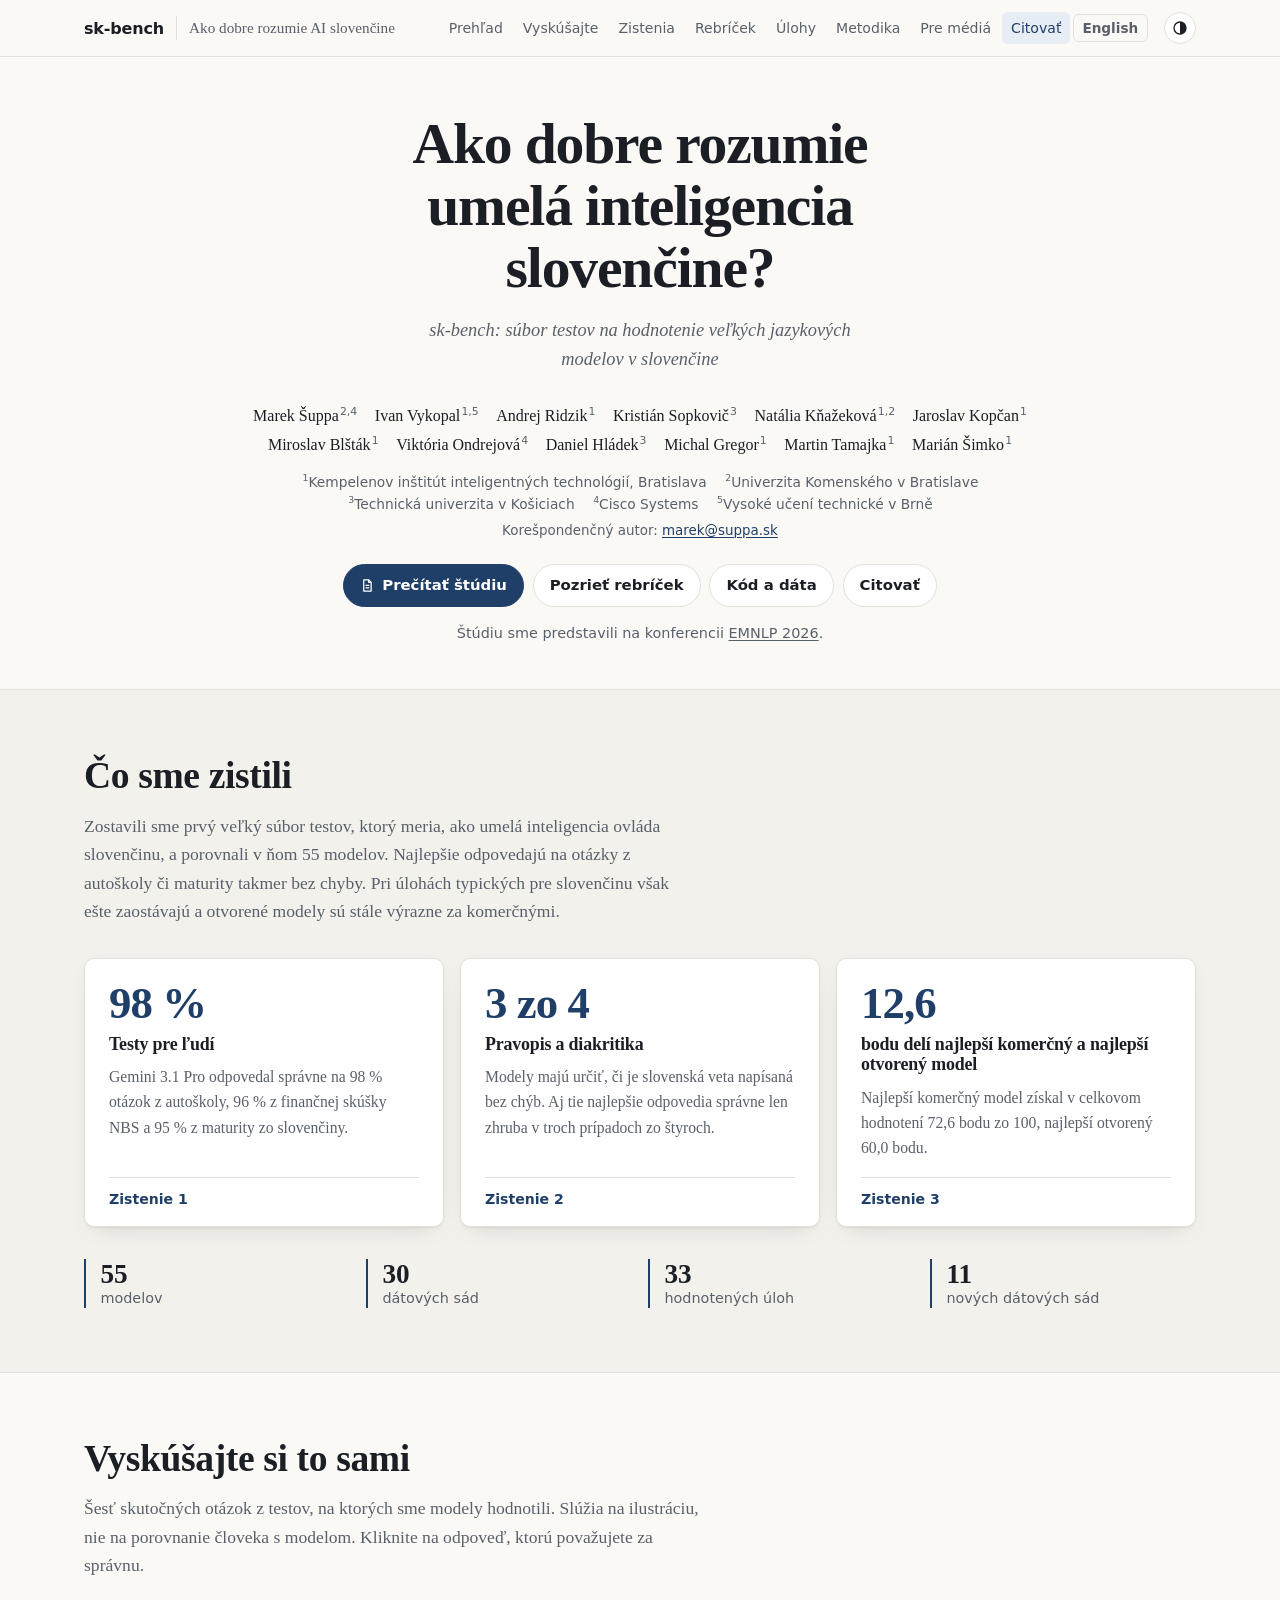
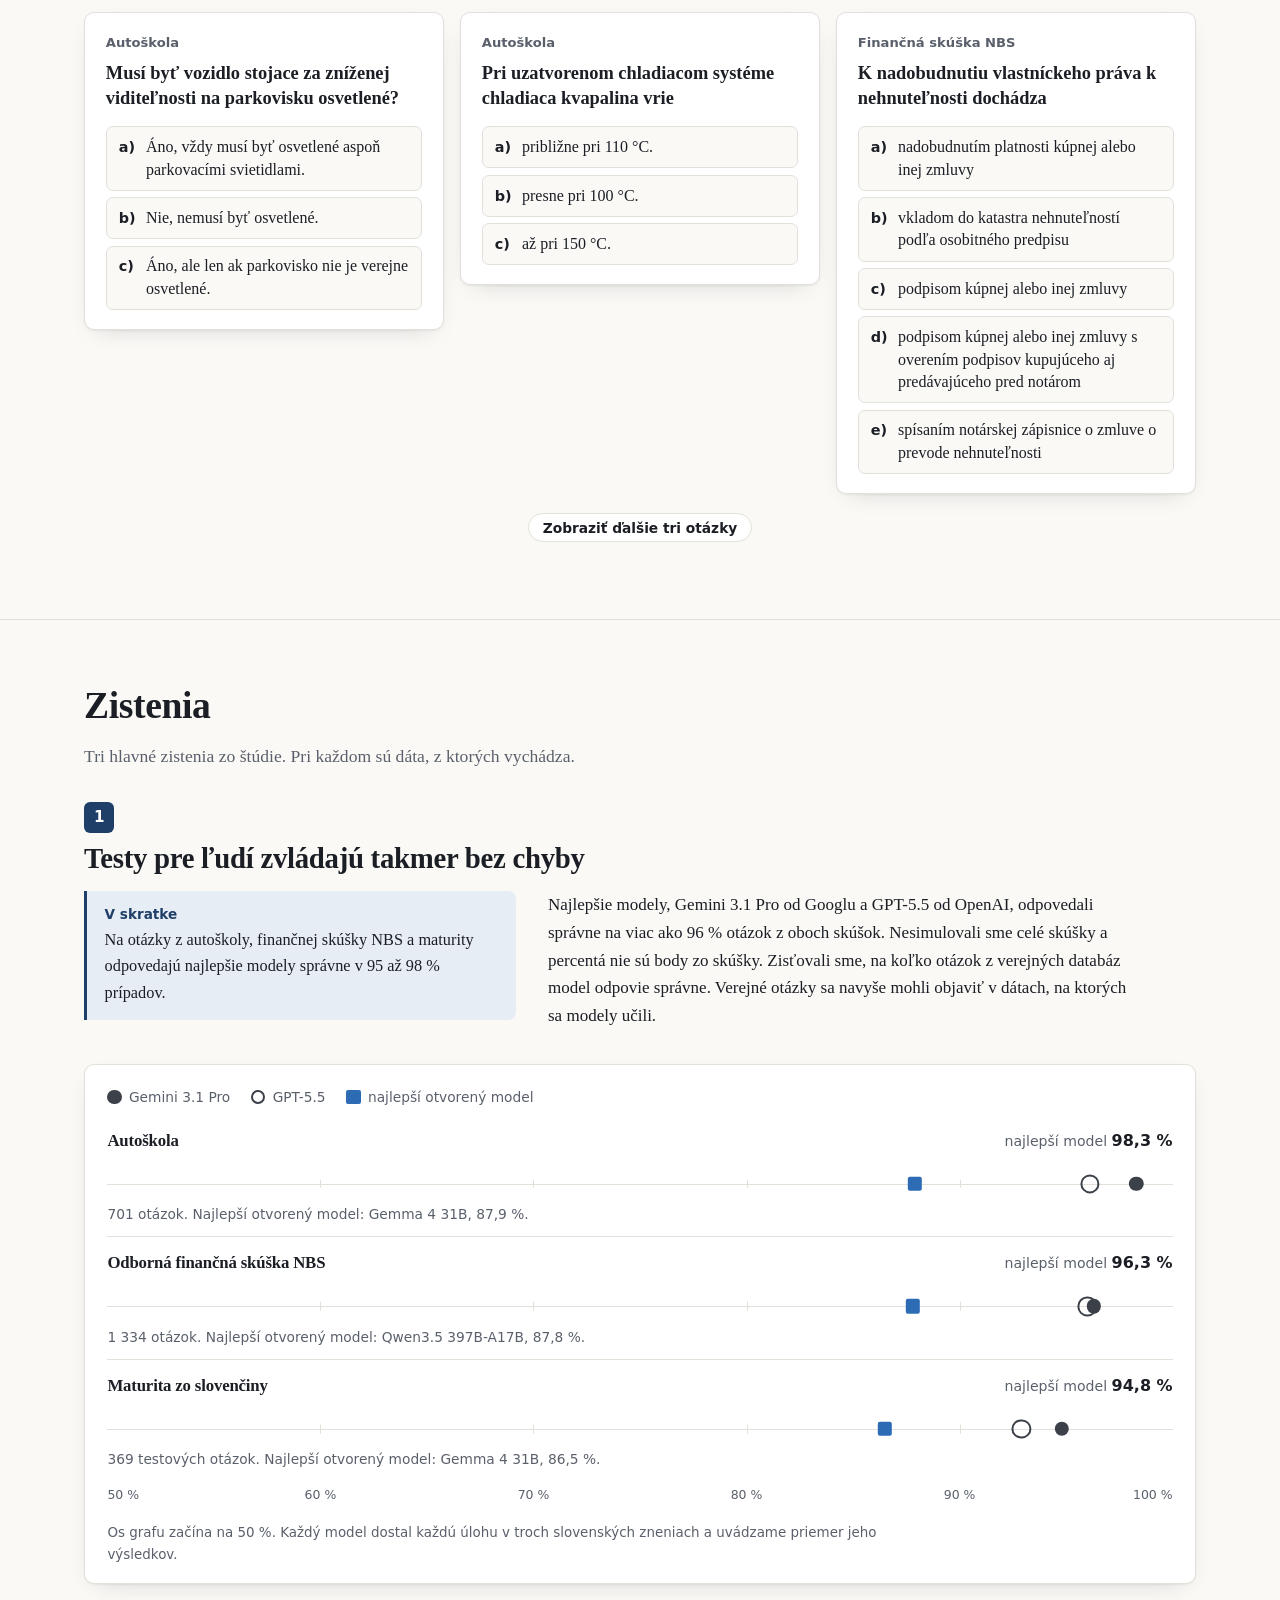
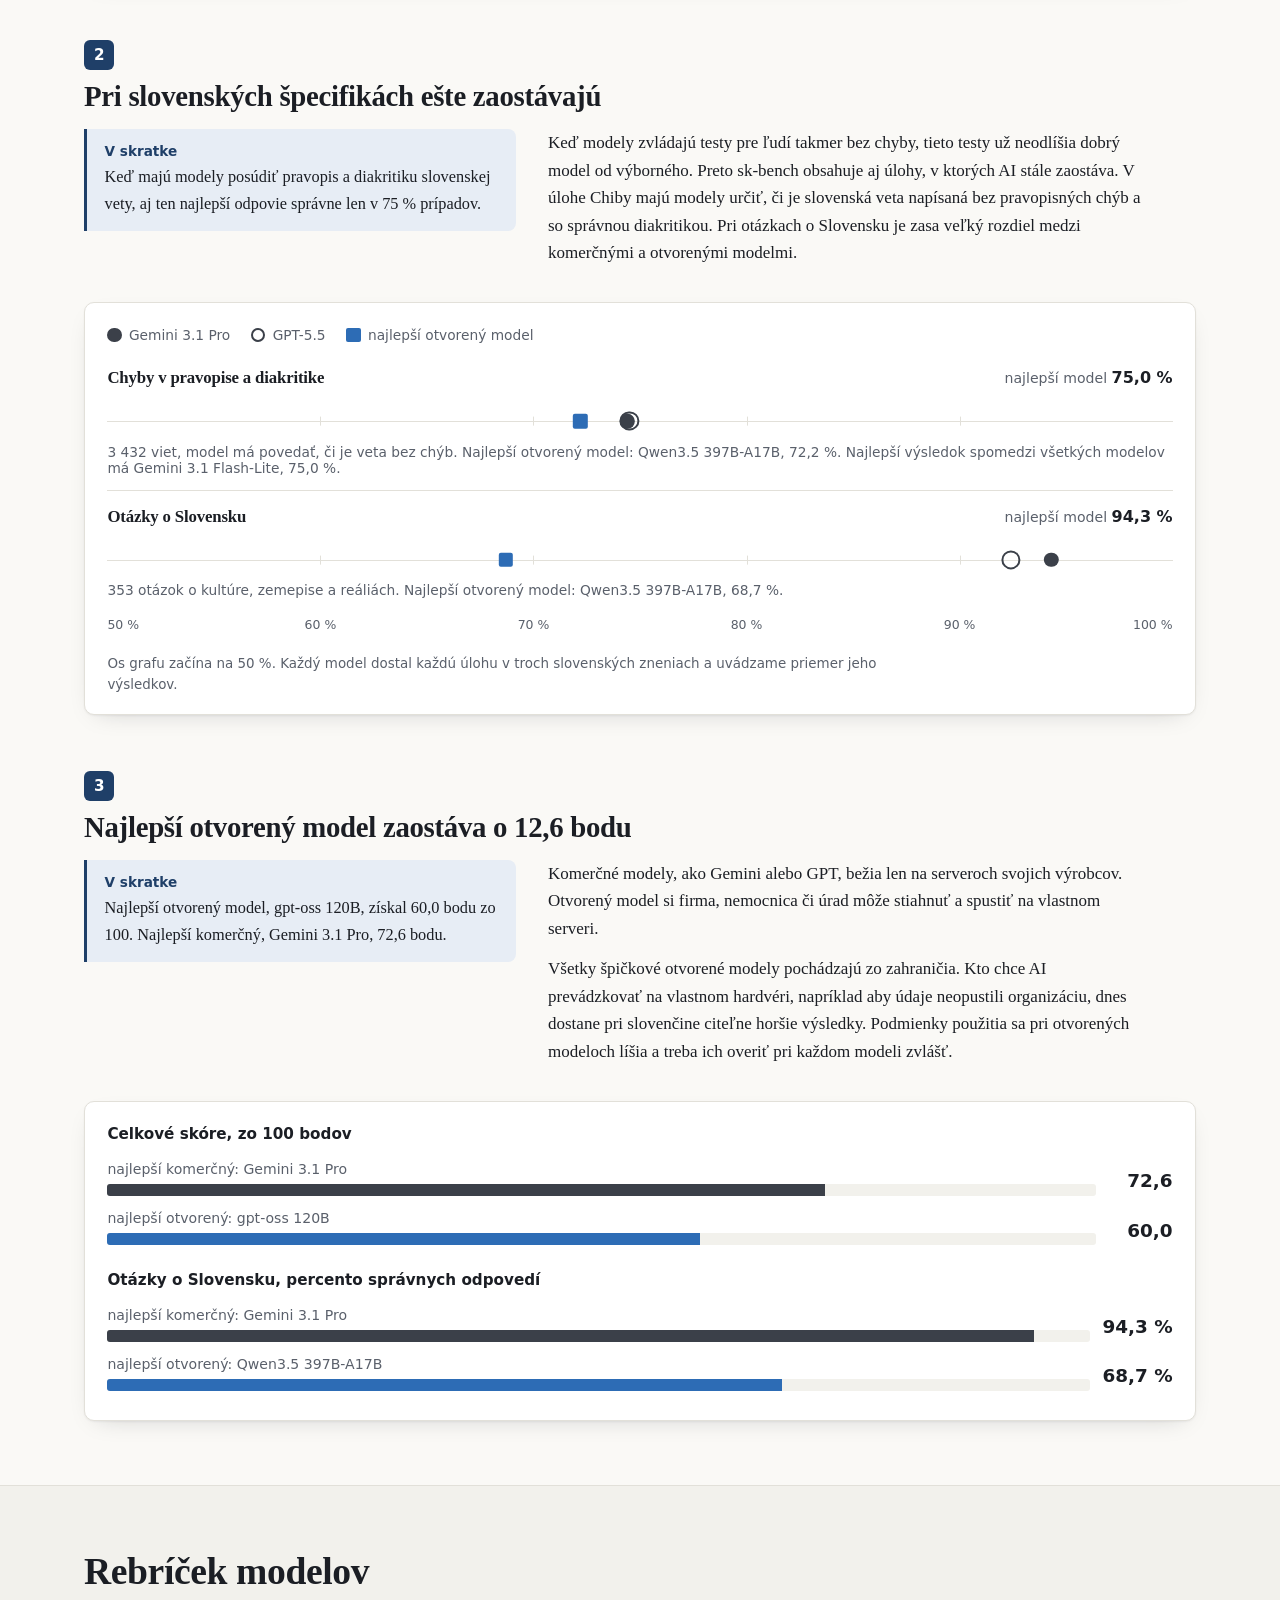
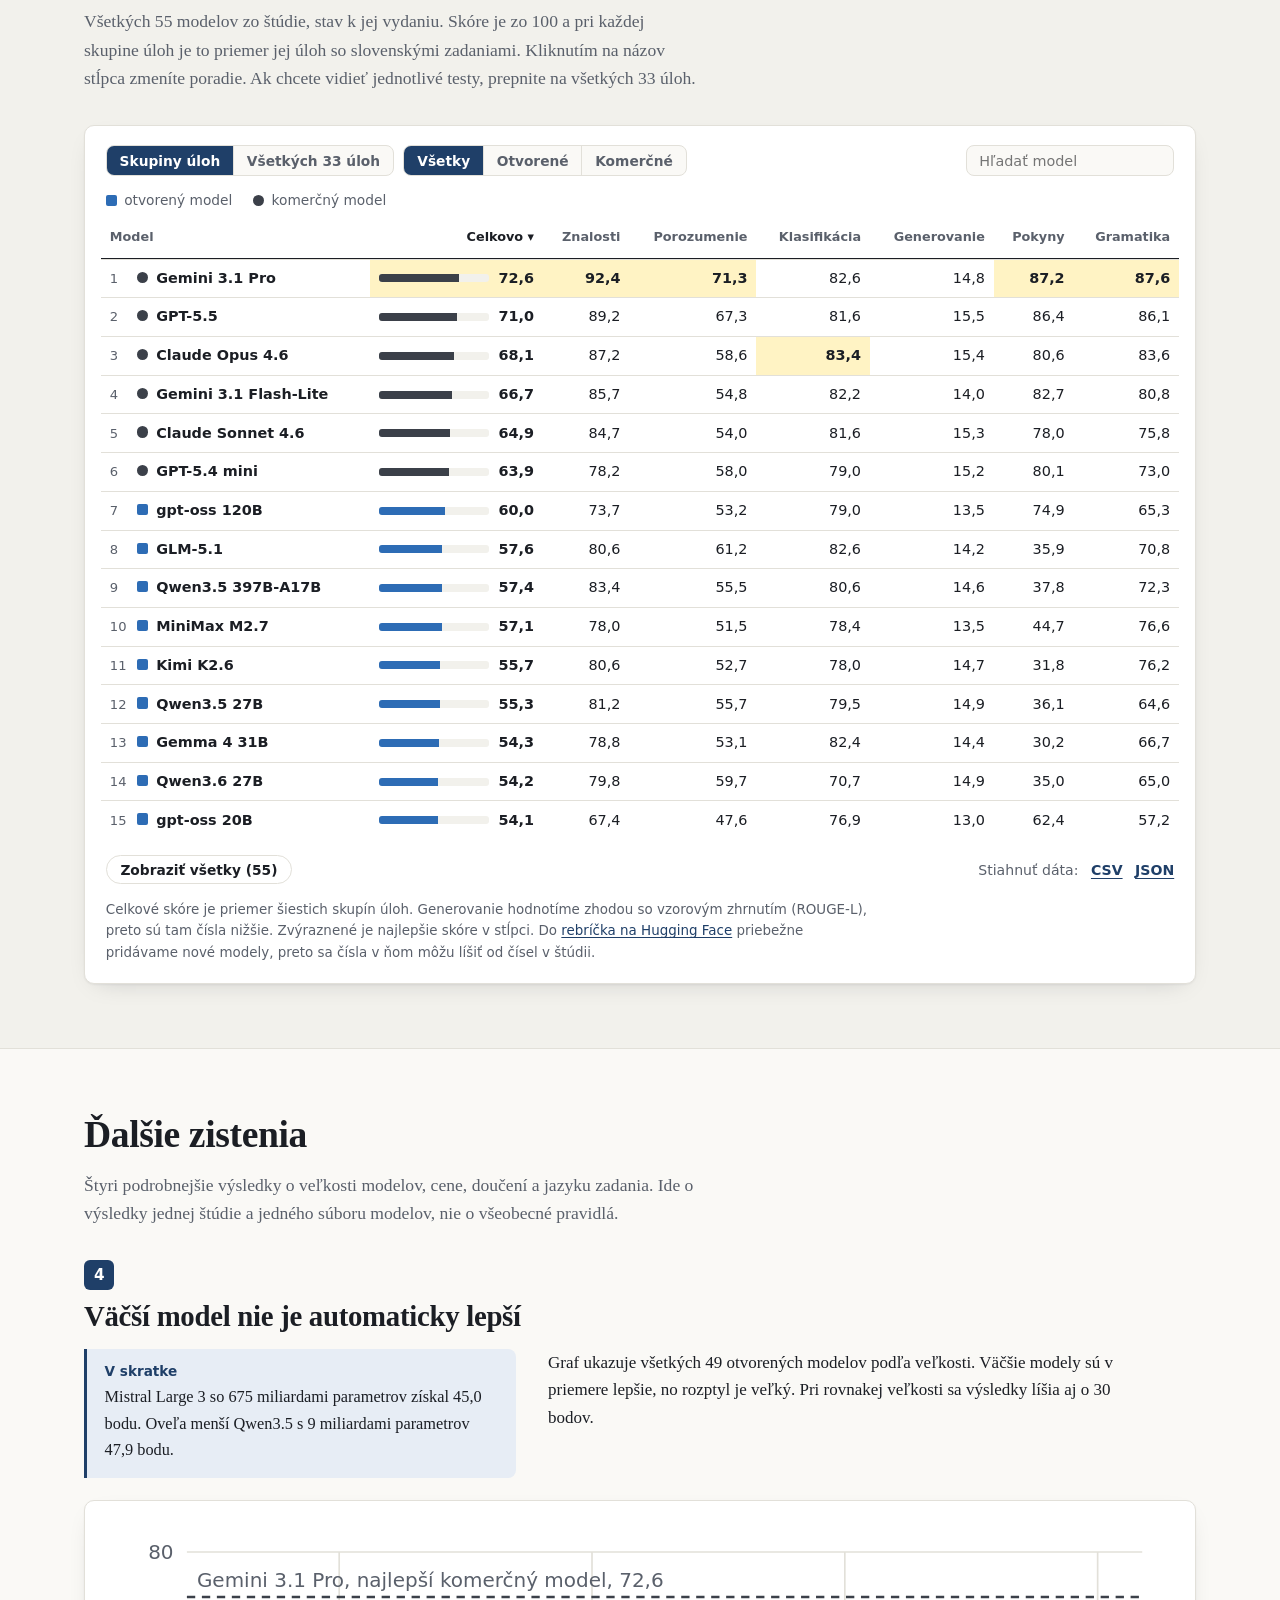
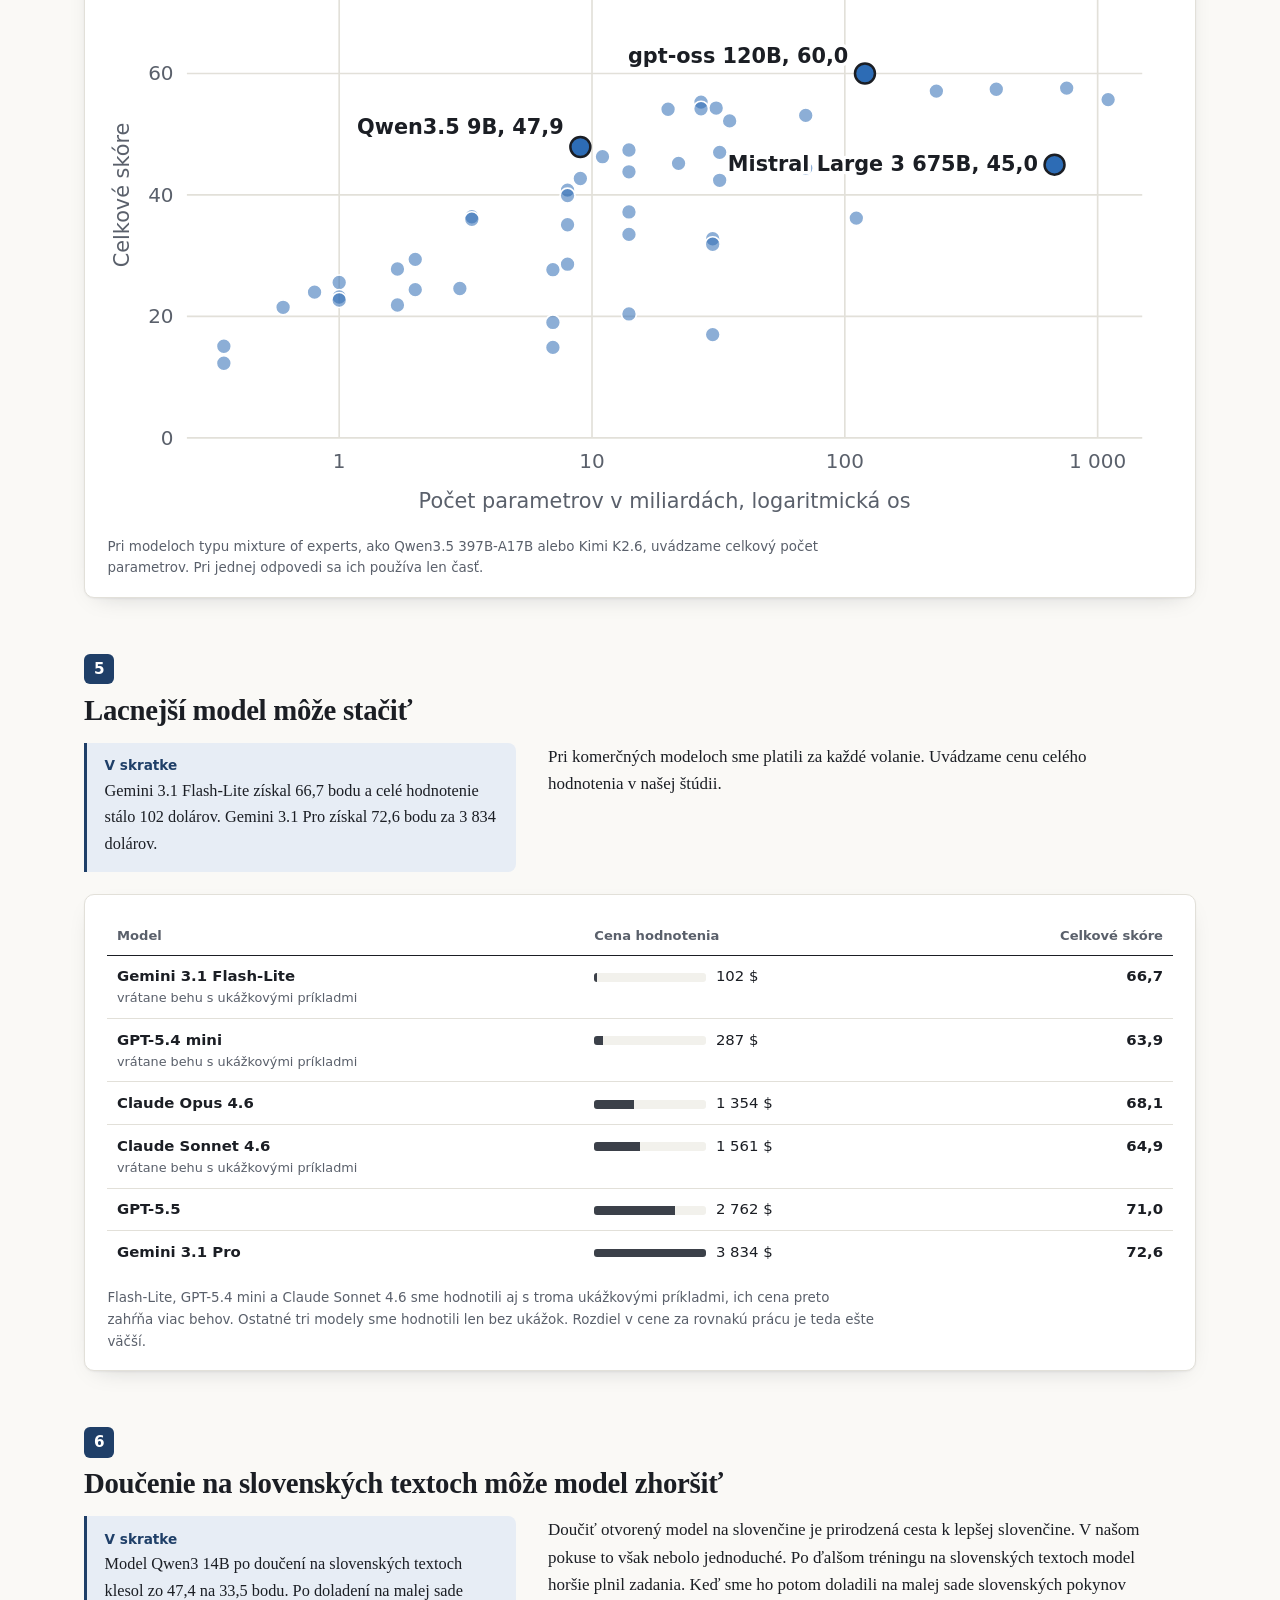
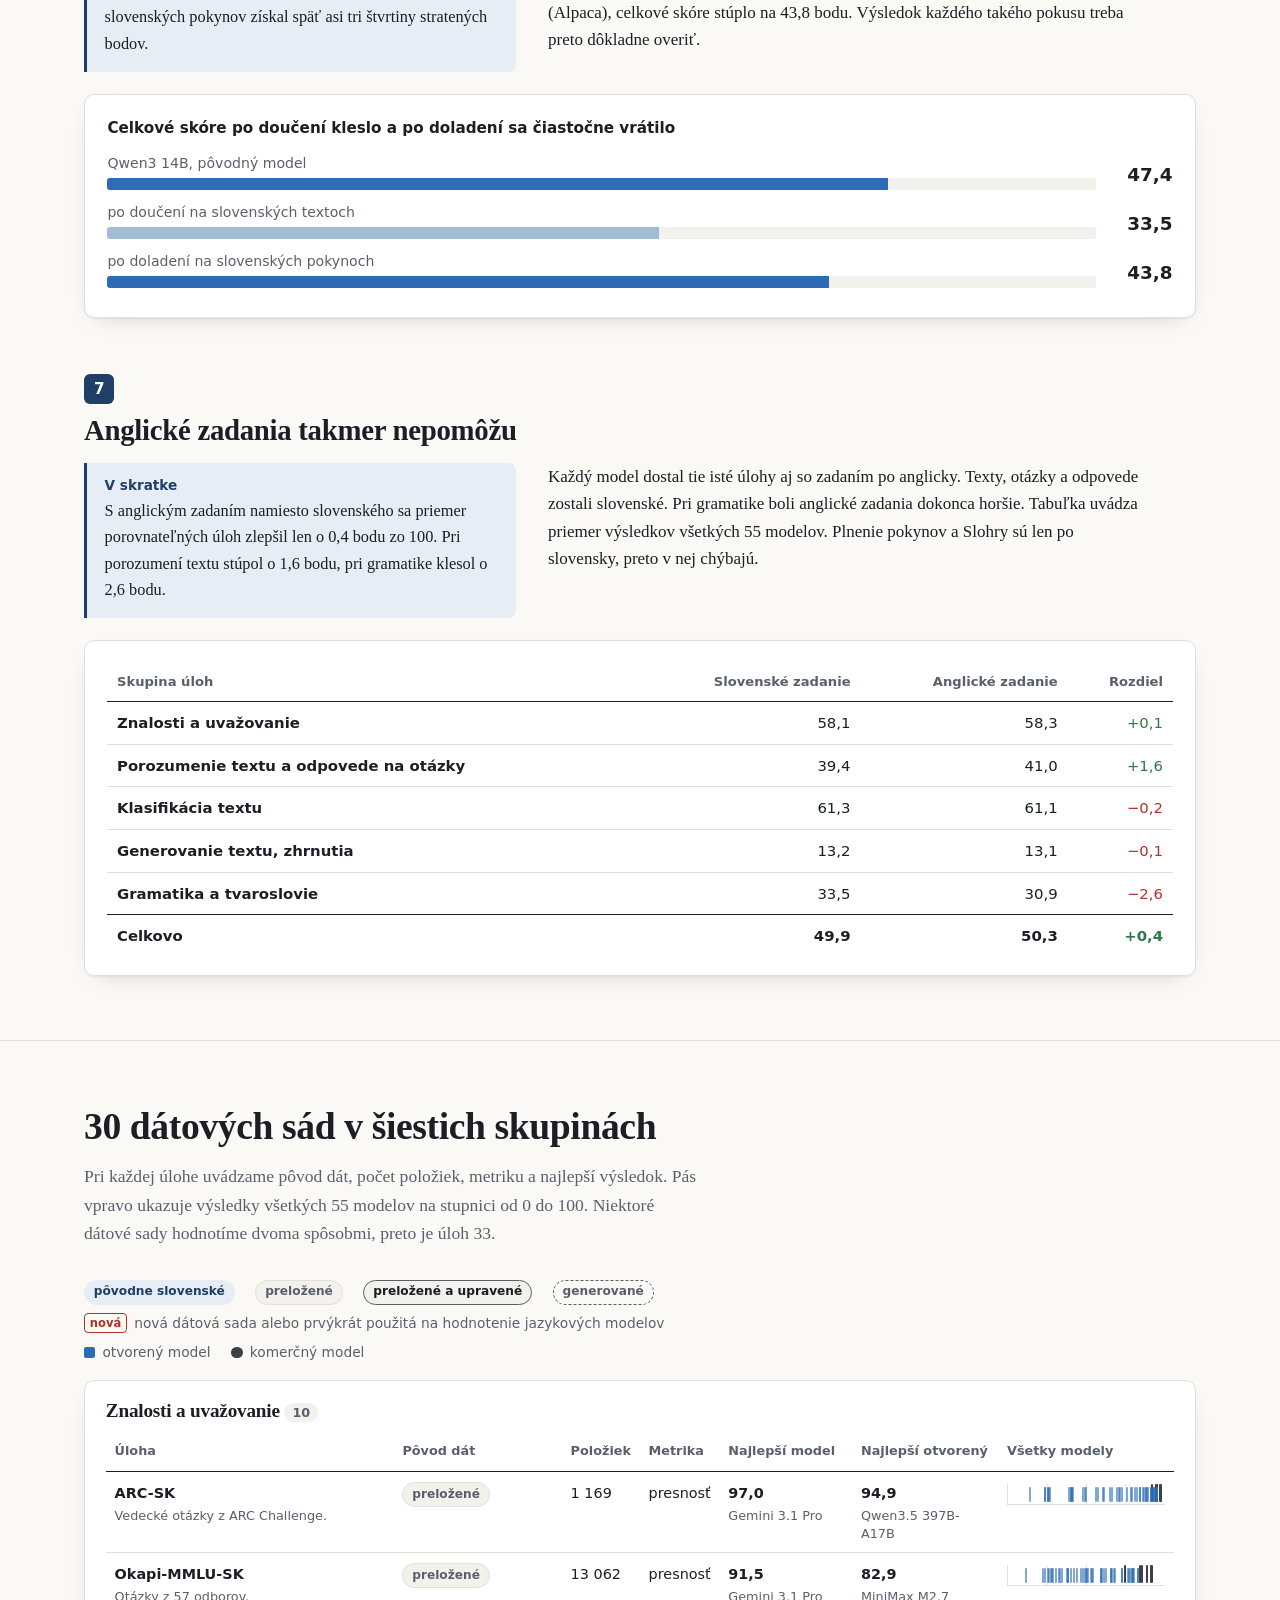
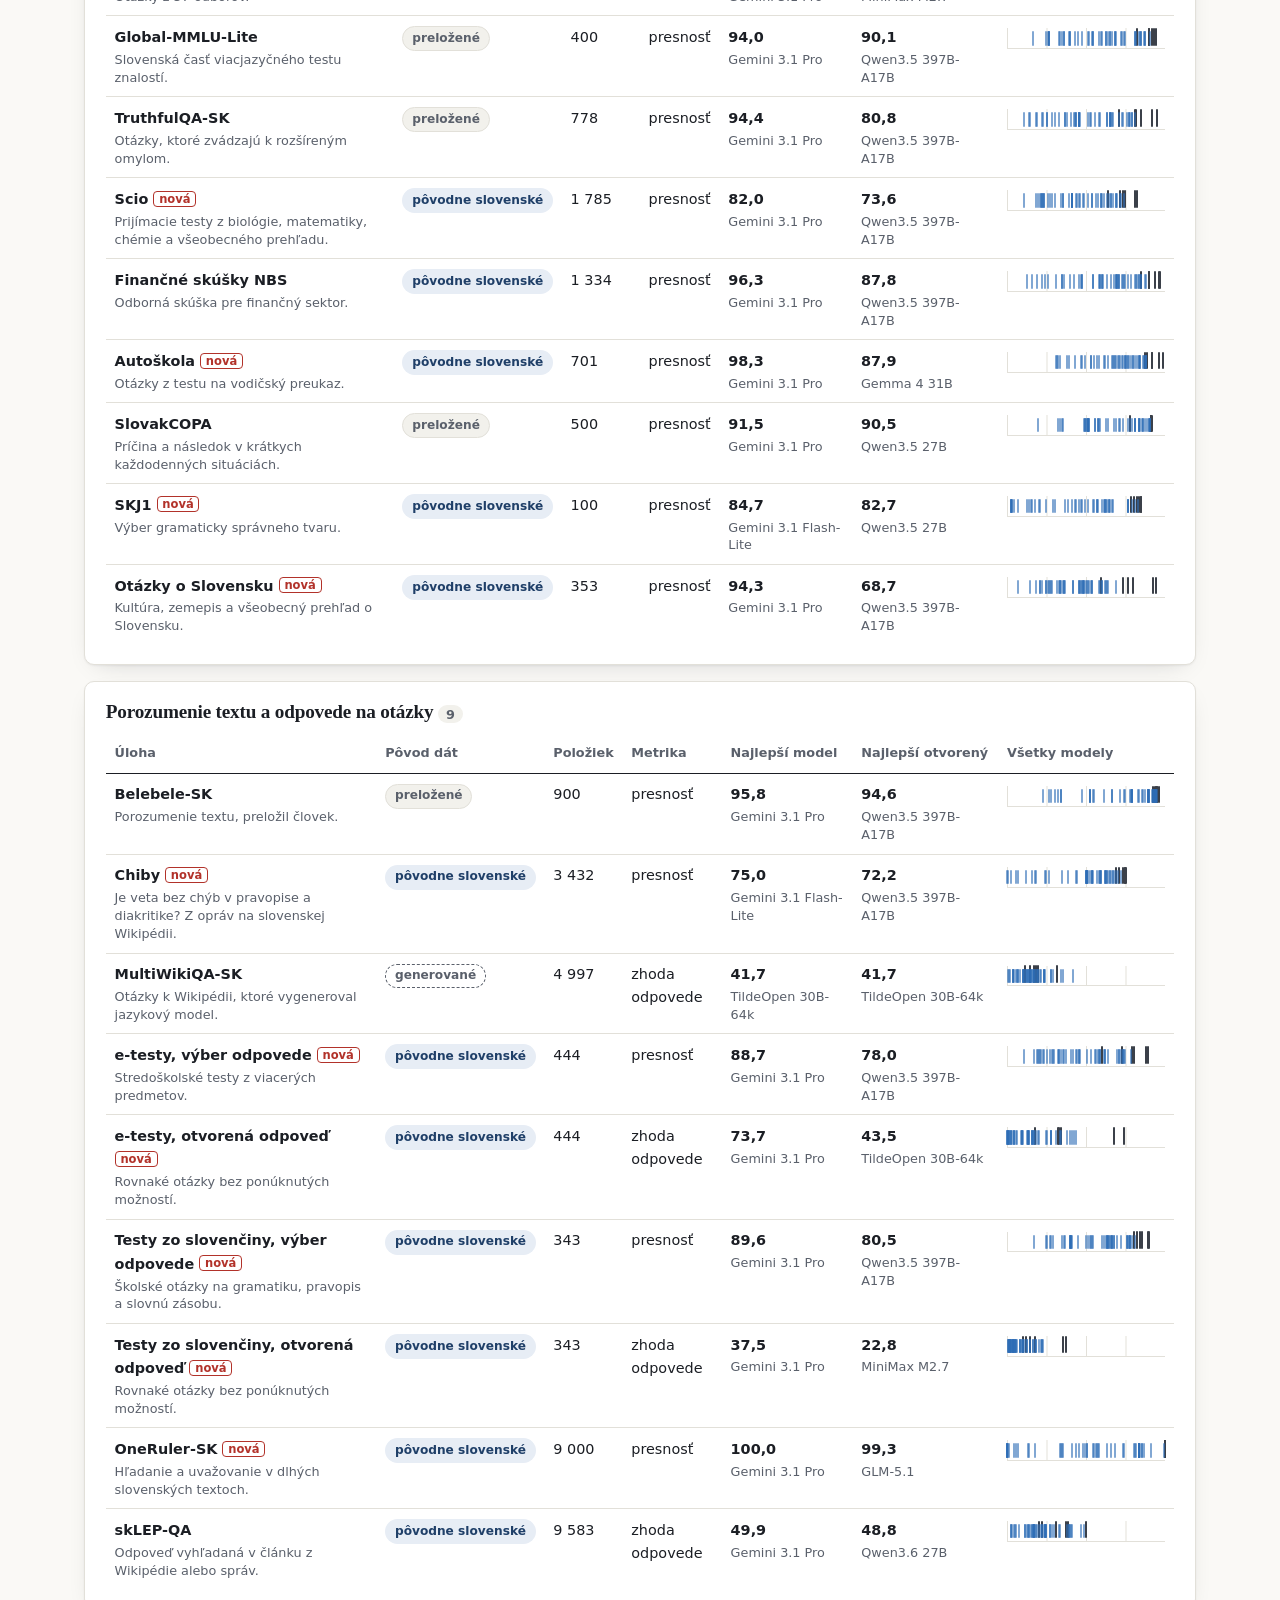
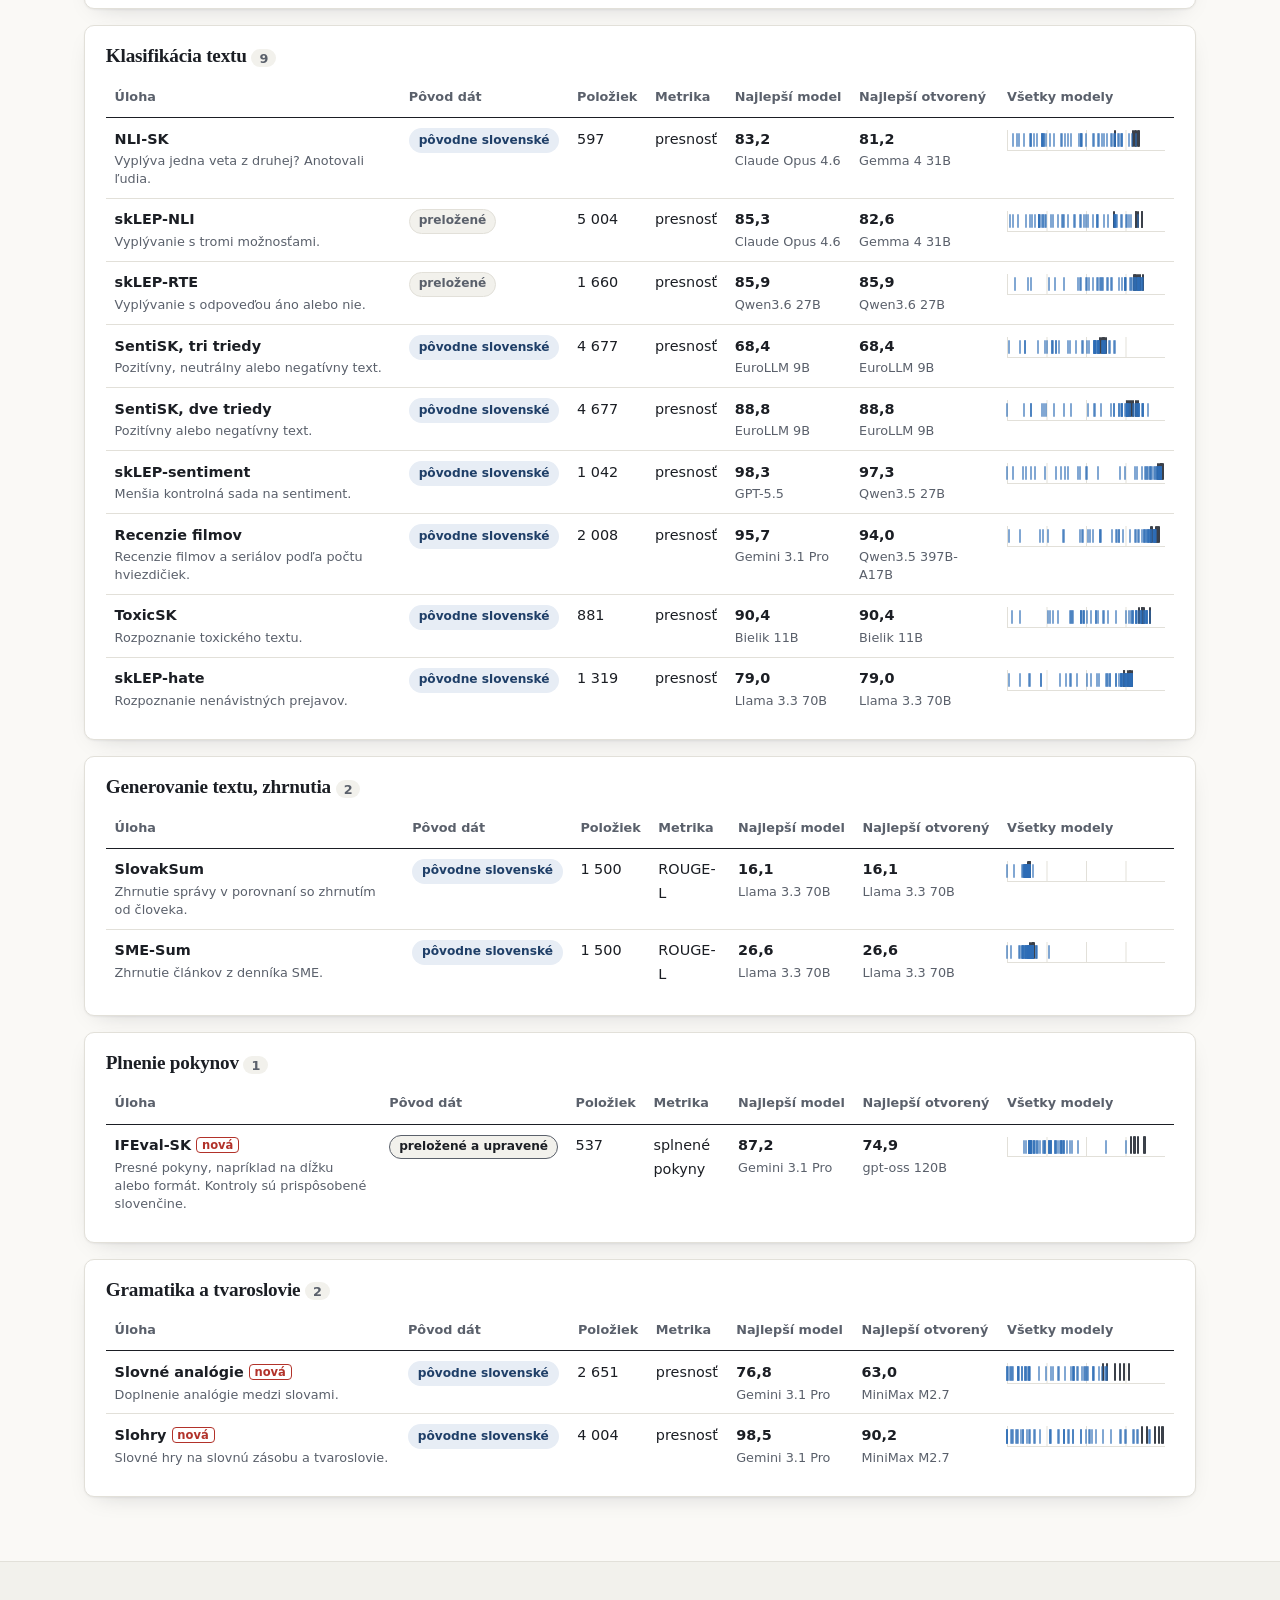
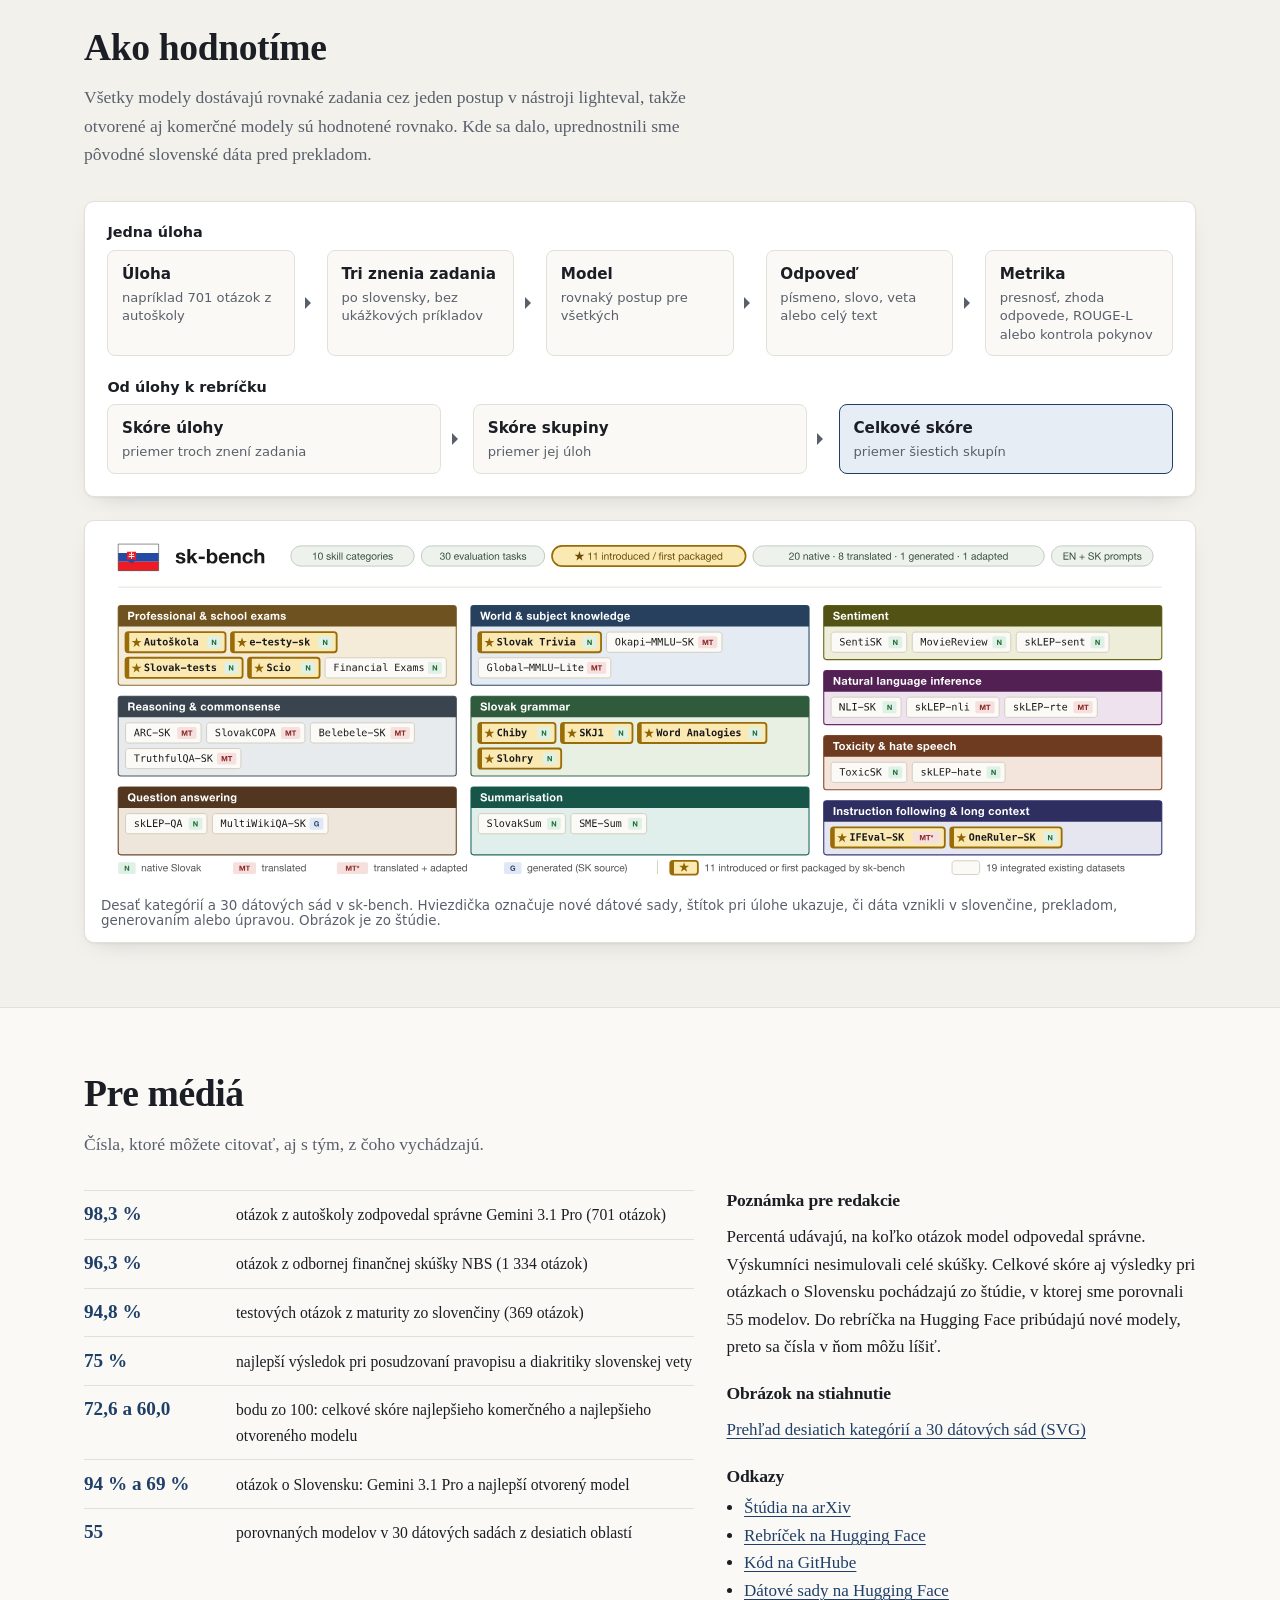
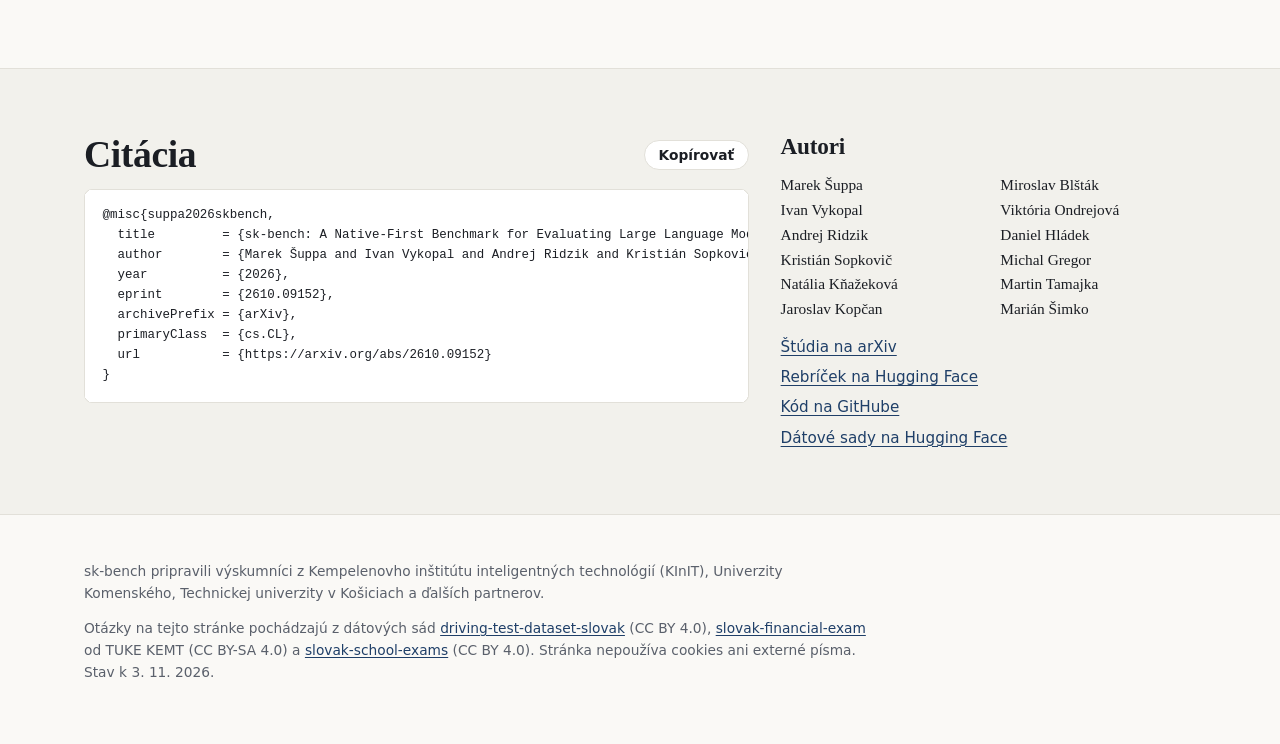
==== commit 1967d17f: "feat: link EMNLP 2026 in the hero" ====
--- a/index.html
+++ b/index.html
@@ -89,6 +89,7 @@
 .btn.small { padding: .35rem .85rem; font-size: .86rem; }
 .btn svg { width: 1em; height: 1em; }
 .venue { font: .9rem var(--sans); color: var(--muted); margin: 1.1rem auto 0; }
+.venue a { color: inherit; text-decoration-thickness: 1px; text-underline-offset: 2px; }
 
 /* Sections */
 section.block { padding: 4rem 0; border-top: 1px solid var(--rule); }
@@ -135,6 +136,7 @@
 .quiz-more { text-align: center; max-width: none; margin-top: 1.2rem; }
 .js-quiz .q:nth-child(n+4) { display: none; }
 .verdict strong { color: var(--ink); margin-right: .35rem; }
+.verdict .todo { display: block; margin-top: .4rem; padding: .3rem .55rem; border: 1px dashed var(--muted); border-radius: 4px; font-style: italic; }
 
 /* Findings */
 .findings { display: grid; gap: 3.5rem; }
@@ -358,7 +360,7 @@
     <a class="btn" href="https://github.com/slovak-nlp/sk-bench">Kód a dáta</a>
     <a class="btn" href="#citovat">Citovať</a>
   </div>
-  <p class="venue">Štúdiu sme predstavili na konferencii EMNLP 2026.</p>
+  <p class="venue">Štúdiu sme predstavili na konferencii <a href="https://2026.emnlp.org/">EMNLP 2026</a>.</p>
 </div>
 
 <section class="block band" id="prehlad" aria-labelledby="prehlad-h"><div class="wrap">
@@ -369,7 +371,7 @@
 
 <section class="block" id="vyskusajte" aria-labelledby="vyskusajte-h"><div class="wrap">
   <div class="sec-head"><h2 id="vyskusajte-h">Vyskúšajte si to sami</h2><p class="intro">Šesť skutočných otázok z testov, na ktorých sme modely hodnotili. Slúžia na ilustráciu, nie na porovnanie človeka s modelom. Kliknite na odpoveď, ktorú považujete za správnu.</p></div>
-  <div class="quiz"><article class="q card" data-a="1" data-stat="Najlepší model odpovedá správne na 98,3 % otázok z autoškoly."><p class="q-src">Autoškola</p><p class="q-text" lang="sk">Musí byť vozidlo stojace za zníženej viditeľnosti na parkovisku osvetlené?</p><ol class="opts"><li><button type="button" data-i="0"><b>a)</b><span><span lang="sk">Áno, vždy musí byť osvetlené aspoň parkovacími svietidlami.</span></span></button></li><li><button type="button" data-i="1"><b>b)</b><span><span lang="sk">Nie, nemusí byť osvetlené.</span></span></button></li><li><button type="button" data-i="2"><b>c)</b><span><span lang="sk">Áno, ale len ak parkovisko nie je verejne osvetlené.</span></span></button></li></ol><p class="verdict" aria-live="polite"></p></article><article class="q card" data-a="0" data-stat="Najlepší model odpovedá správne na 98,3 % otázok z autoškoly."><p class="q-src">Autoškola</p><p class="q-text" lang="sk">Pri uzatvorenom chladiacom systéme chladiaca kvapalina vrie</p><ol class="opts"><li><button type="button" data-i="0"><b>a)</b><span><span lang="sk">približne pri 110 °C.</span></span></button></li><li><button type="button" data-i="1"><b>b)</b><span><span lang="sk">presne pri 100 °C.</span></span></button></li><li><button type="button" data-i="2"><b>c)</b><span><span lang="sk">až pri 150 °C.</span></span></button></li></ol><p class="verdict" aria-live="polite"></p></article><article class="q card" data-a="1" data-stat="Najlepší model odpovedá správne na 96,3 % otázok z finančných skúšok."><p class="q-src">Finančná skúška NBS</p><p class="q-text" lang="sk">K nadobudnutiu vlastníckeho práva k nehnuteľnosti dochádza</p><ol class="opts"><li><button type="button" data-i="0"><b>a)</b><span><span lang="sk">nadobudnutím platnosti kúpnej alebo inej zmluvy</span></span></button></li><li><button type="button" data-i="1"><b>b)</b><span><span lang="sk">vkladom do katastra nehnuteľností podľa osobitného predpisu</span></span></button></li><li><button type="button" data-i="2"><b>c)</b><span><span lang="sk">podpisom kúpnej alebo inej zmluvy</span></span></button></li><li><button type="button" data-i="3"><b>d)</b><span><span lang="sk">podpisom kúpnej alebo inej zmluvy s overením podpisov kupujúceho aj predávajúceho pred notárom</span></span></button></li><li><button type="button" data-i="4"><b>e)</b><span><span lang="sk">spísaním notárskej zápisnice o zmluve o prevode nehnuteľnosti</span></span></button></li></ol><p class="verdict" aria-live="polite"></p></article><article class="q card" data-a="3" data-stat="Najlepší model odpovedá správne na 96,3 % otázok z finančných skúšok."><p class="q-src">Finančná skúška NBS</p><p class="q-text" lang="sk">Blízkou osobou v priamom rade je</p><ol class="opts"><li><button type="button" data-i="0"><b>a)</b><span><span lang="sk">bratranec</span></span></button></li><li><button type="button" data-i="1"><b>b)</b><span><span lang="sk">otcov brat</span></span></button></li><li><button type="button" data-i="2"><b>c)</b><span><span lang="sk">druh/družka</span></span></button></li><li><button type="button" data-i="3"><b>d)</b><span><span lang="sk">syn</span></span></button></li><li><button type="button" data-i="4"><b>e)</b><span><span lang="sk">neter</span></span></button></li></ol><p class="verdict" aria-live="polite"></p></article><article class="q card" data-a="2" data-stat="Najlepší model odpovedá správne na 94,8 % maturitných testových otázok."><p class="q-src">Maturita zo slovenčiny, 2024</p><p class="q-text" lang="sk">Taliančina patrí do rovnakej jazykovej skupiny indoeurópskych jazykov ako</p><ol class="opts"><li><button type="button" data-i="0"><b>a)</b><span><span lang="sk">dánčina.</span></span></button></li><li><button type="button" data-i="1"><b>b)</b><span><span lang="sk">nemčina.</span></span></button></li><li><button type="button" data-i="2"><b>c)</b><span><span lang="sk">rumunčina.</span></span></button></li><li><button type="button" data-i="3"><b>d)</b><span><span lang="sk">bulharčina.</span></span></button></li></ol><p class="verdict" aria-live="polite"></p></article><article class="q card" data-a="3" data-stat="Najlepší model odpovedá správne na 94,8 % maturitných testových otázok."><p class="q-src">Maturita zo slovenčiny, 2024</p><p class="q-text" lang="sk">V ktorej možnosti sa nachádza vokalizovaná predložka?</p><ol class="opts"><li><button type="button" data-i="0"><b>a)</b><span><span lang="sk">za kladné vybavenie</span></span></button></li><li><button type="button" data-i="1"><b>b)</b><span><span lang="sk">na osobnom pohovore</span></span></button></li><li><button type="button" data-i="2"><b>c)</b><span><span lang="sk">dorozumiem sa aj po maďarsky</span></span></button></li><li><button type="button" data-i="3"><b>d)</b><span><span lang="sk">skúsenosti so spoluorganizovaním</span></span></button></li></ol><p class="verdict" aria-live="polite"></p></article></div>
+  <div class="quiz"><article class="q card" data-a="1" data-stat="Doplniť: koľko z 55 modelov odpovedalo na túto otázku správne." data-todo="1"><p class="q-src">Autoškola</p><p class="q-text" lang="sk">Musí byť vozidlo stojace za zníženej viditeľnosti na parkovisku osvetlené?</p><ol class="opts"><li><button type="button" data-i="0"><b>a)</b><span><span lang="sk">Áno, vždy musí byť osvetlené aspoň parkovacími svietidlami.</span></span></button></li><li><button type="button" data-i="1"><b>b)</b><span><span lang="sk">Nie, nemusí byť osvetlené.</span></span></button></li><li><button type="button" data-i="2"><b>c)</b><span><span lang="sk">Áno, ale len ak parkovisko nie je verejne osvetlené.</span></span></button></li></ol><p class="verdict" aria-live="polite"></p></article><article class="q card" data-a="0" data-stat="Doplniť: koľko z 55 modelov odpovedalo na túto otázku správne." data-todo="1"><p class="q-src">Autoškola</p><p class="q-text" lang="sk">Pri uzatvorenom chladiacom systéme chladiaca kvapalina vrie</p><ol class="opts"><li><button type="button" data-i="0"><b>a)</b><span><span lang="sk">približne pri 110 °C.</span></span></button></li><li><button type="button" data-i="1"><b>b)</b><span><span lang="sk">presne pri 100 °C.</span></span></button></li><li><button type="button" data-i="2"><b>c)</b><span><span lang="sk">až pri 150 °C.</span></span></button></li></ol><p class="verdict" aria-live="polite"></p></article><article class="q card" data-a="1" data-stat="Doplniť: koľko z 55 modelov odpovedalo na túto otázku správne." data-todo="1"><p class="q-src">Finančná skúška NBS</p><p class="q-text" lang="sk">K nadobudnutiu vlastníckeho práva k nehnuteľnosti dochádza</p><ol class="opts"><li><button type="button" data-i="0"><b>a)</b><span><span lang="sk">nadobudnutím platnosti kúpnej alebo inej zmluvy</span></span></button></li><li><button type="button" data-i="1"><b>b)</b><span><span lang="sk">vkladom do katastra nehnuteľností podľa osobitného predpisu</span></span></button></li><li><button type="button" data-i="2"><b>c)</b><span><span lang="sk">podpisom kúpnej alebo inej zmluvy</span></span></button></li><li><button type="button" data-i="3"><b>d)</b><span><span lang="sk">podpisom kúpnej alebo inej zmluvy s overením podpisov kupujúceho aj predávajúceho pred notárom</span></span></button></li><li><button type="button" data-i="4"><b>e)</b><span><span lang="sk">spísaním notárskej zápisnice o zmluve o prevode nehnuteľnosti</span></span></button></li></ol><p class="verdict" aria-live="polite"></p></article><article class="q card" data-a="3" data-stat="Doplniť: koľko z 55 modelov odpovedalo na túto otázku správne." data-todo="1"><p class="q-src">Finančná skúška NBS</p><p class="q-text" lang="sk">Blízkou osobou v priamom rade je</p><ol class="opts"><li><button type="button" data-i="0"><b>a)</b><span><span lang="sk">bratranec</span></span></button></li><li><button type="button" data-i="1"><b>b)</b><span><span lang="sk">otcov brat</span></span></button></li><li><button type="button" data-i="2"><b>c)</b><span><span lang="sk">druh/družka</span></span></button></li><li><button type="button" data-i="3"><b>d)</b><span><span lang="sk">syn</span></span></button></li><li><button type="button" data-i="4"><b>e)</b><span><span lang="sk">neter</span></span></button></li></ol><p class="verdict" aria-live="polite"></p></article><article class="q card" data-a="2" data-stat="Doplniť: koľko z 55 modelov odpovedalo na túto otázku správne." data-todo="1"><p class="q-src">Maturita zo slovenčiny, 2024</p><p class="q-text" lang="sk">Taliančina patrí do rovnakej jazykovej skupiny indoeurópskych jazykov ako</p><ol class="opts"><li><button type="button" data-i="0"><b>a)</b><span><span lang="sk">dánčina.</span></span></button></li><li><button type="button" data-i="1"><b>b)</b><span><span lang="sk">nemčina.</span></span></button></li><li><button type="button" data-i="2"><b>c)</b><span><span lang="sk">rumunčina.</span></span></button></li><li><button type="button" data-i="3"><b>d)</b><span><span lang="sk">bulharčina.</span></span></button></li></ol><p class="verdict" aria-live="polite"></p></article><article class="q card" data-a="3" data-stat="Doplniť: koľko z 55 modelov odpovedalo na túto otázku správne." data-todo="1"><p class="q-src">Maturita zo slovenčiny, 2024</p><p class="q-text" lang="sk">V ktorej možnosti sa nachádza vokalizovaná predložka?</p><ol class="opts"><li><button type="button" data-i="0"><b>a)</b><span><span lang="sk">za kladné vybavenie</span></span></button></li><li><button type="button" data-i="1"><b>b)</b><span><span lang="sk">na osobnom pohovore</span></span></button></li><li><button type="button" data-i="2"><b>c)</b><span><span lang="sk">dorozumiem sa aj po maďarsky</span></span></button></li><li><button type="button" data-i="3"><b>d)</b><span><span lang="sk">skúsenosti so spoluorganizovaním</span></span></button></li></ol><p class="verdict" aria-live="polite"></p></article></div>
   <p class="quiz-more" hidden><button class="btn small" type="button">Zobraziť ďalšie tri otázky</button></p>
 </div></section>
 
@@ -478,7 +480,10 @@
     const v = box.querySelector('.verdict');
     const s = document.createElement('strong');
     s.textContent = i === a ? body.dataset.right : body.dataset.wrong.replace('{x}', 'abcde'[a]);
-    v.append(s, document.createTextNode(box.dataset.stat || ''));
+    const st = document.createElement('span');
+    st.textContent = box.dataset.stat || '';
+    if (box.dataset.todo) st.className = 'todo';
+    v.append(s, st);
   });
 });
 const quiz = document.querySelector('.quiz'), qm = document.querySelector('.quiz-more');
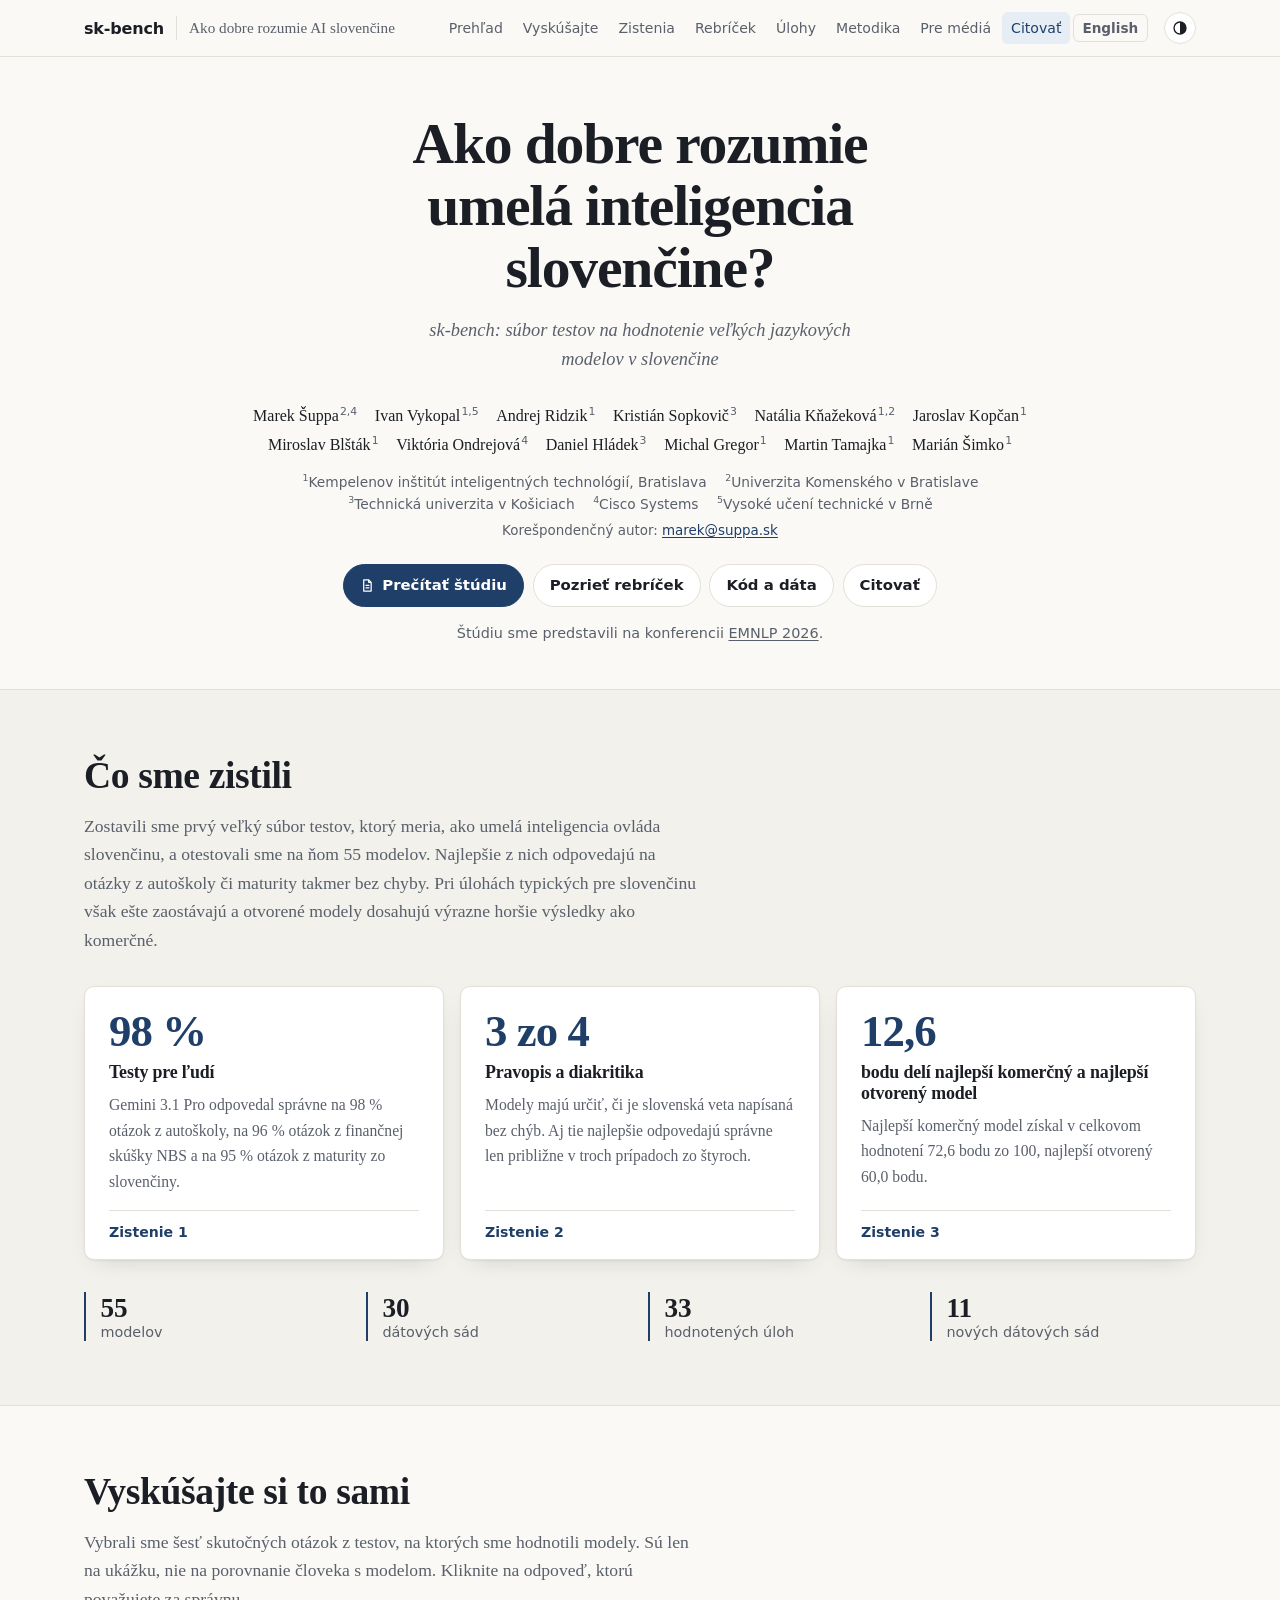
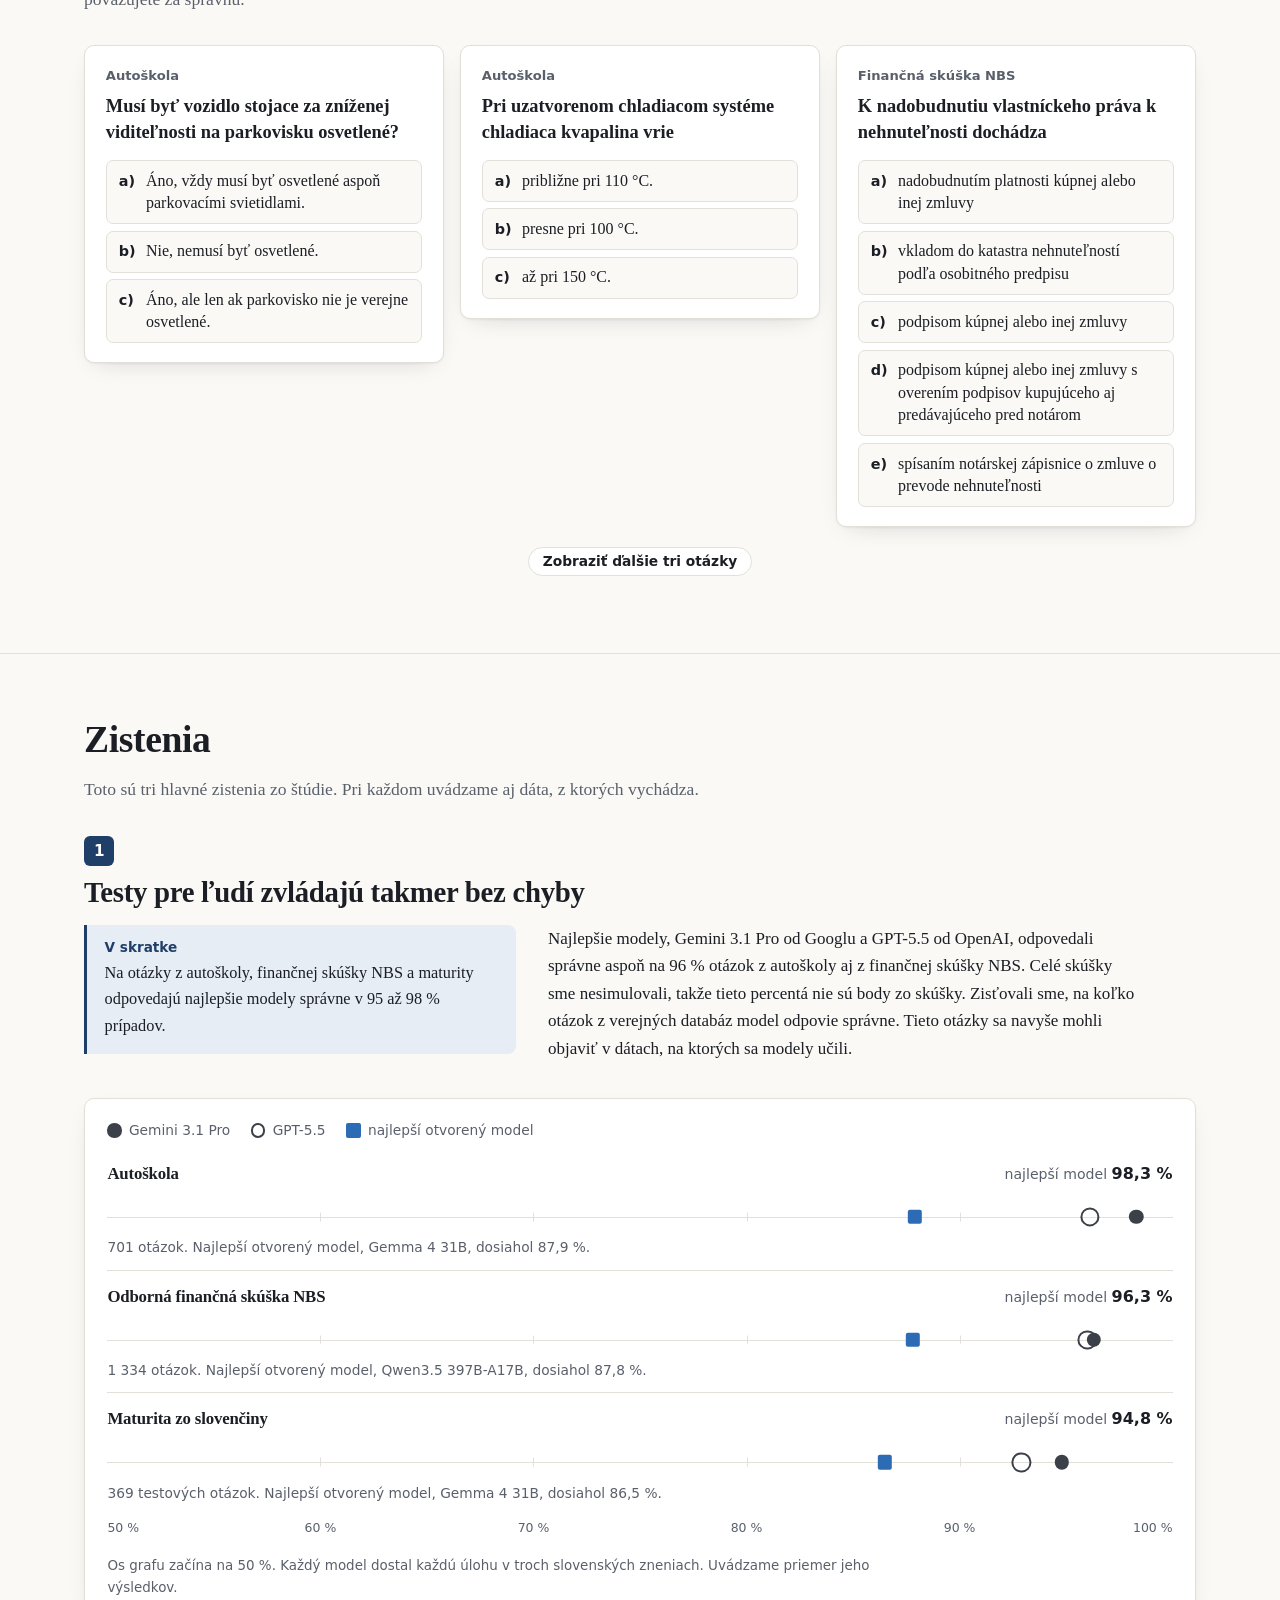
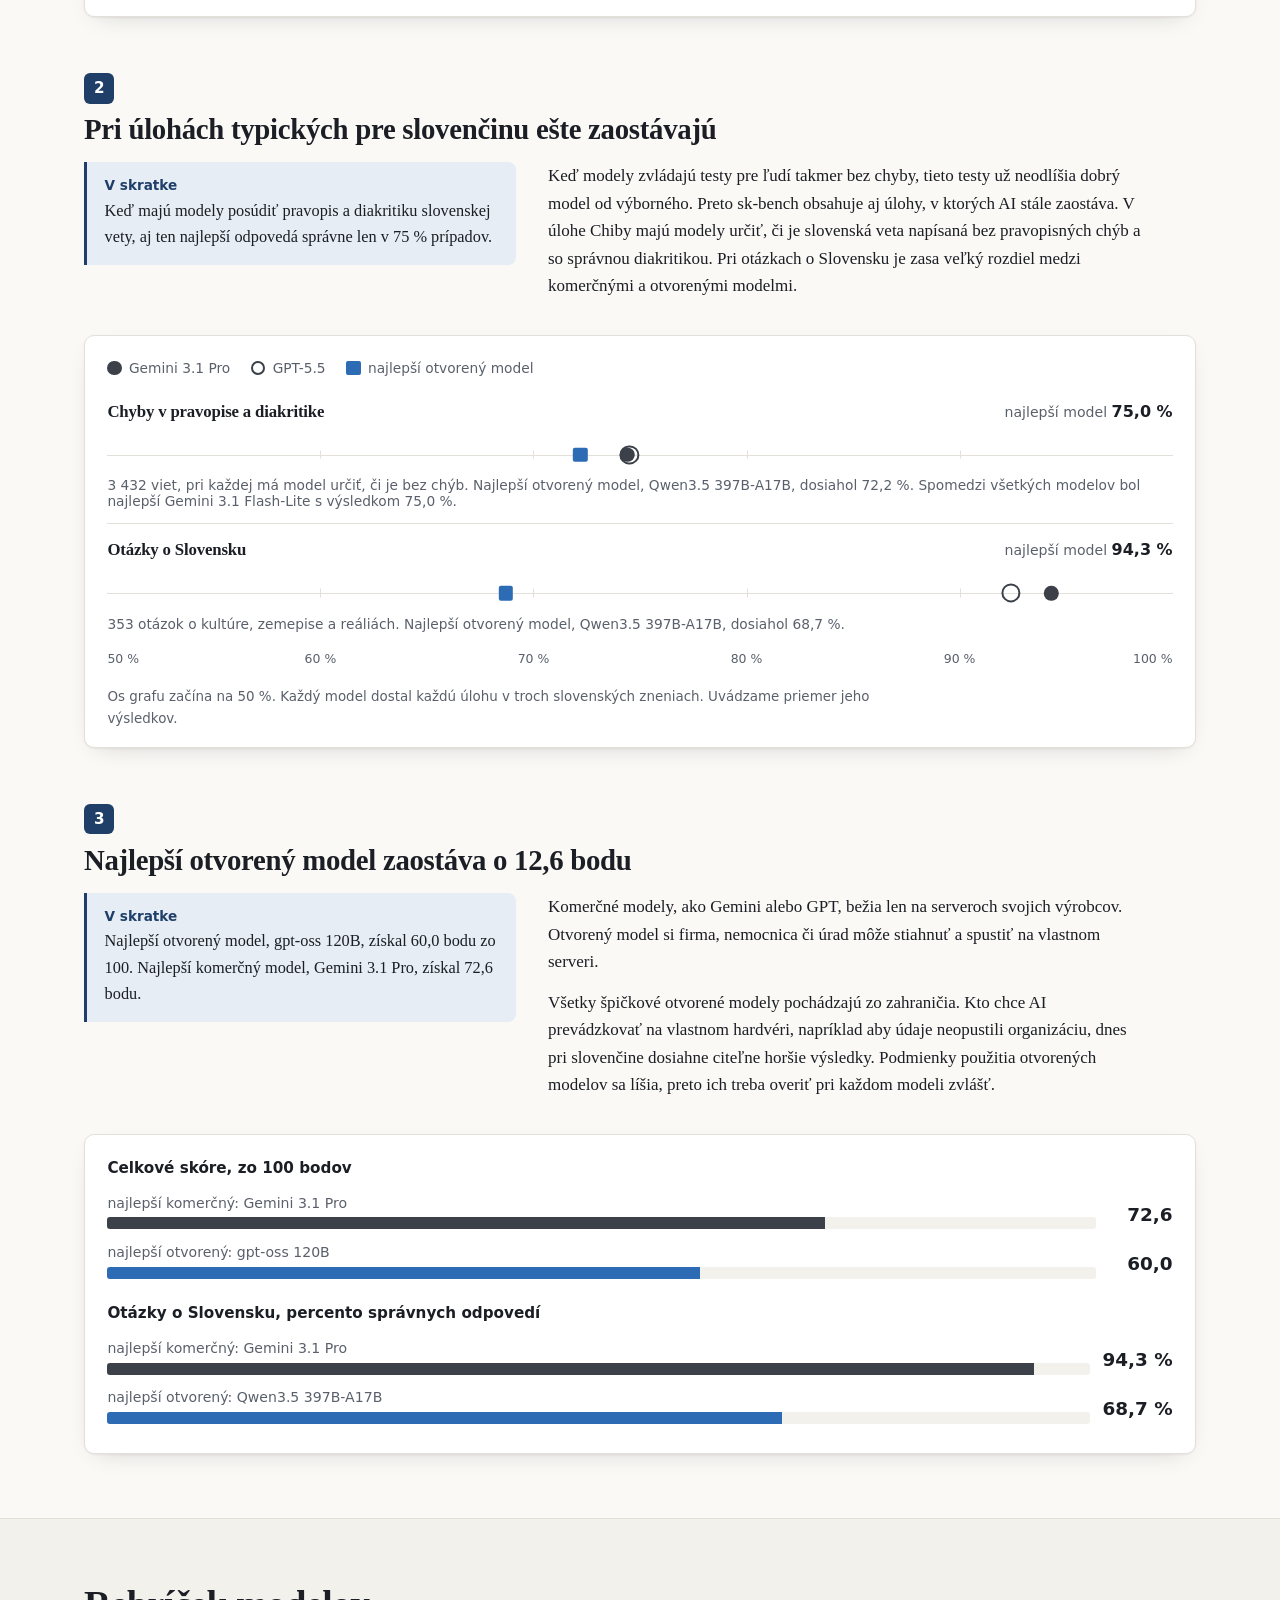
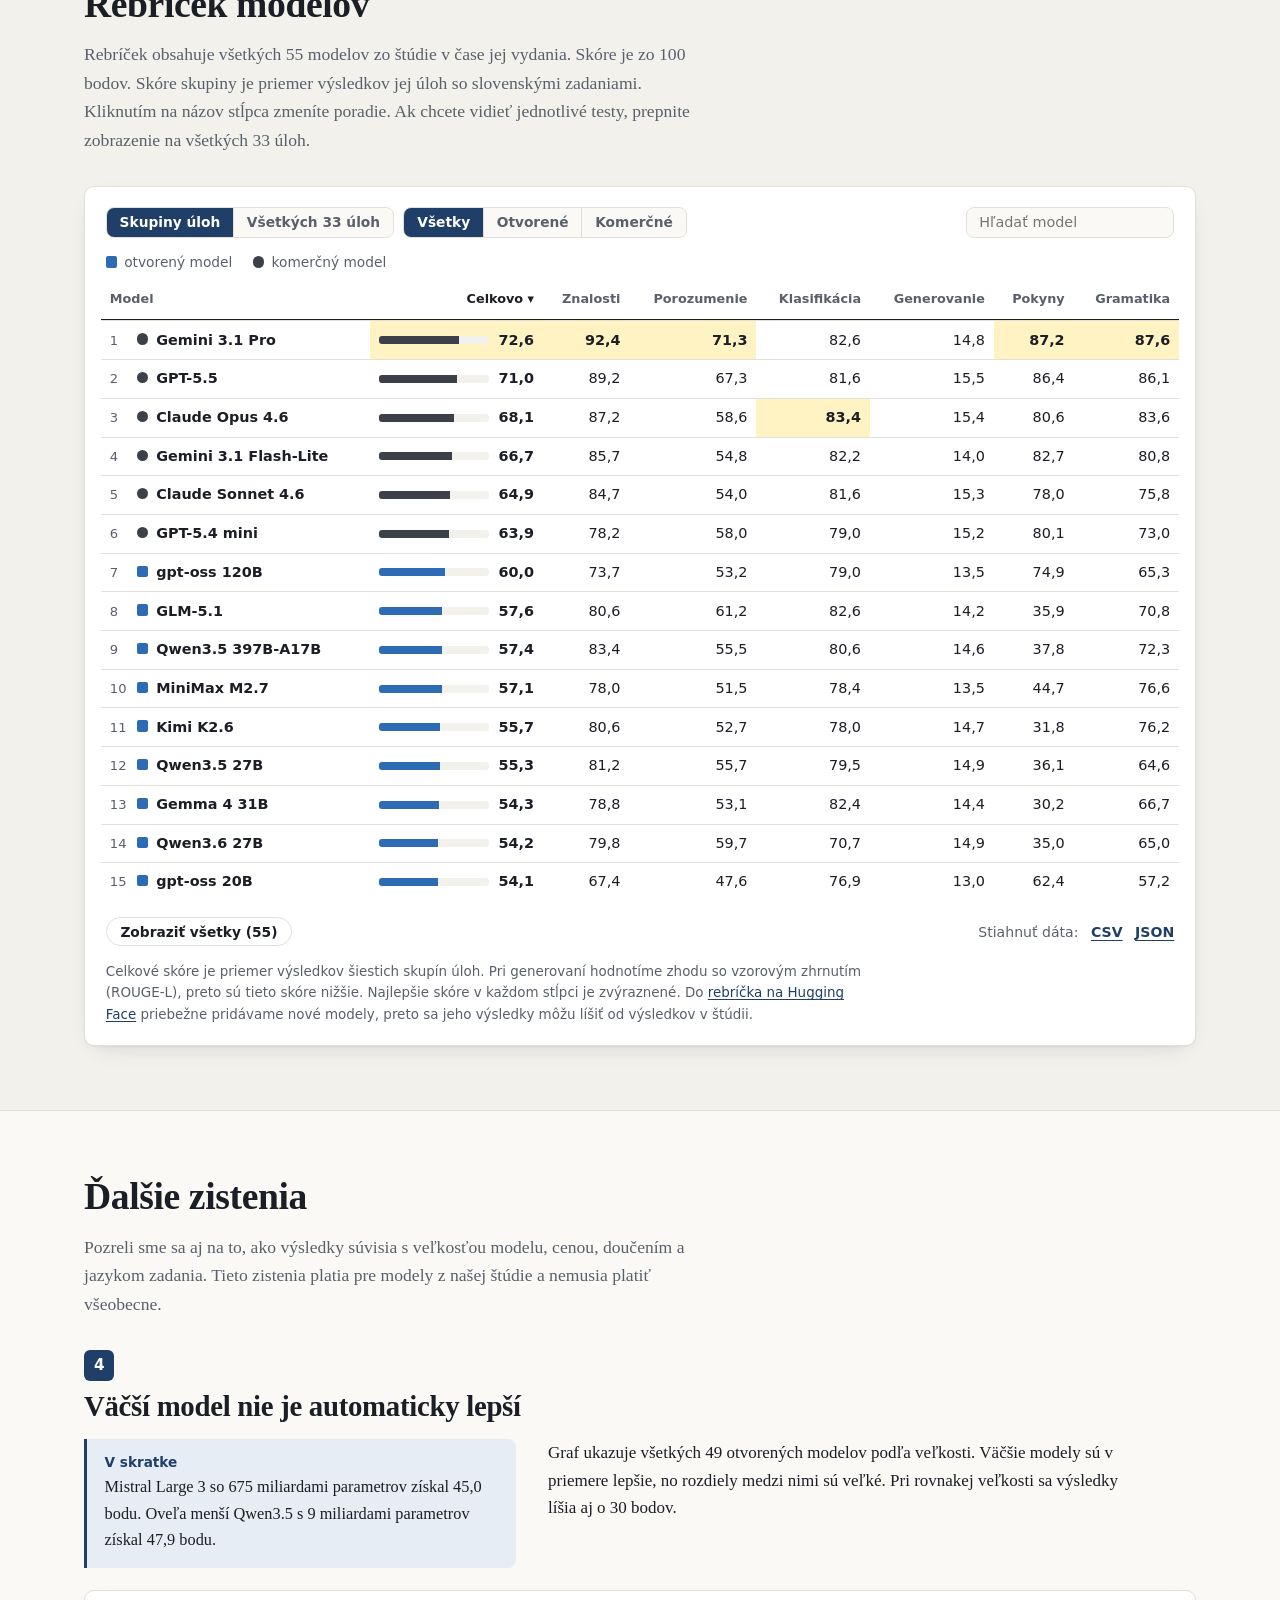
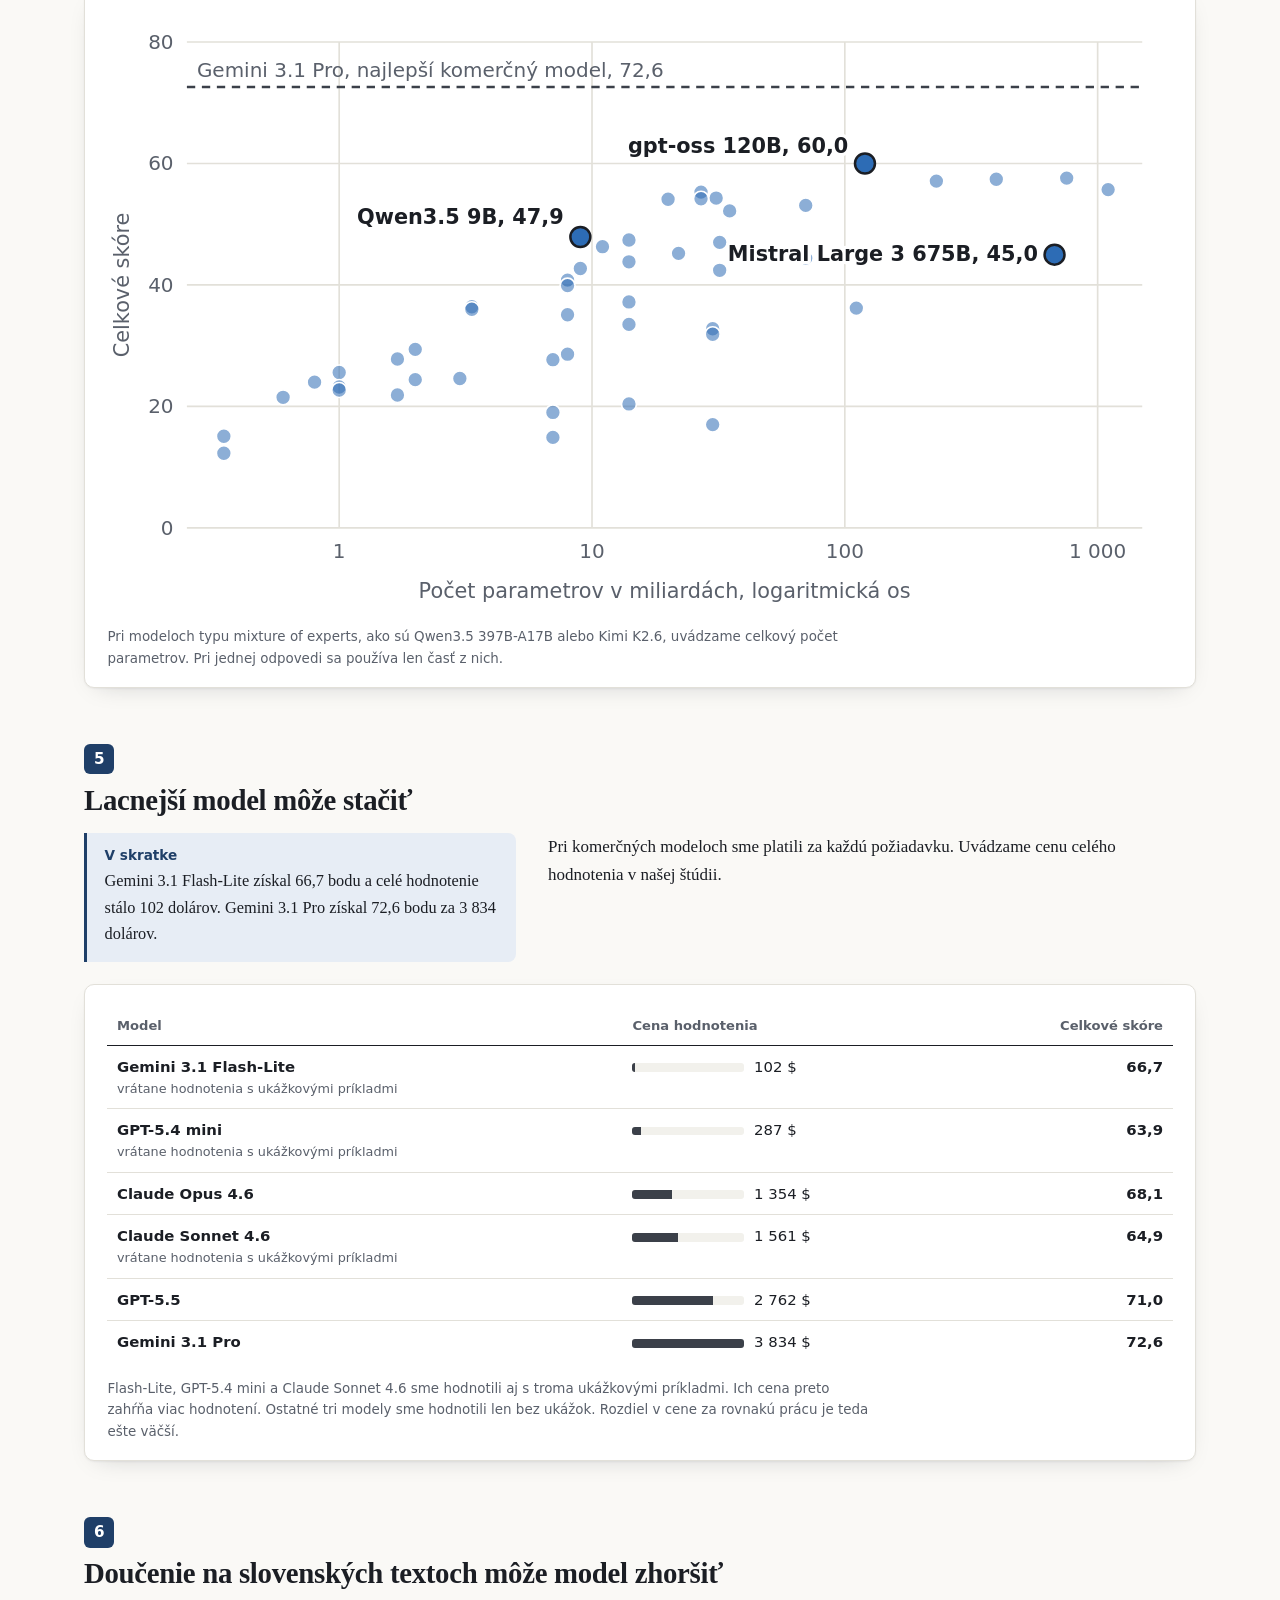
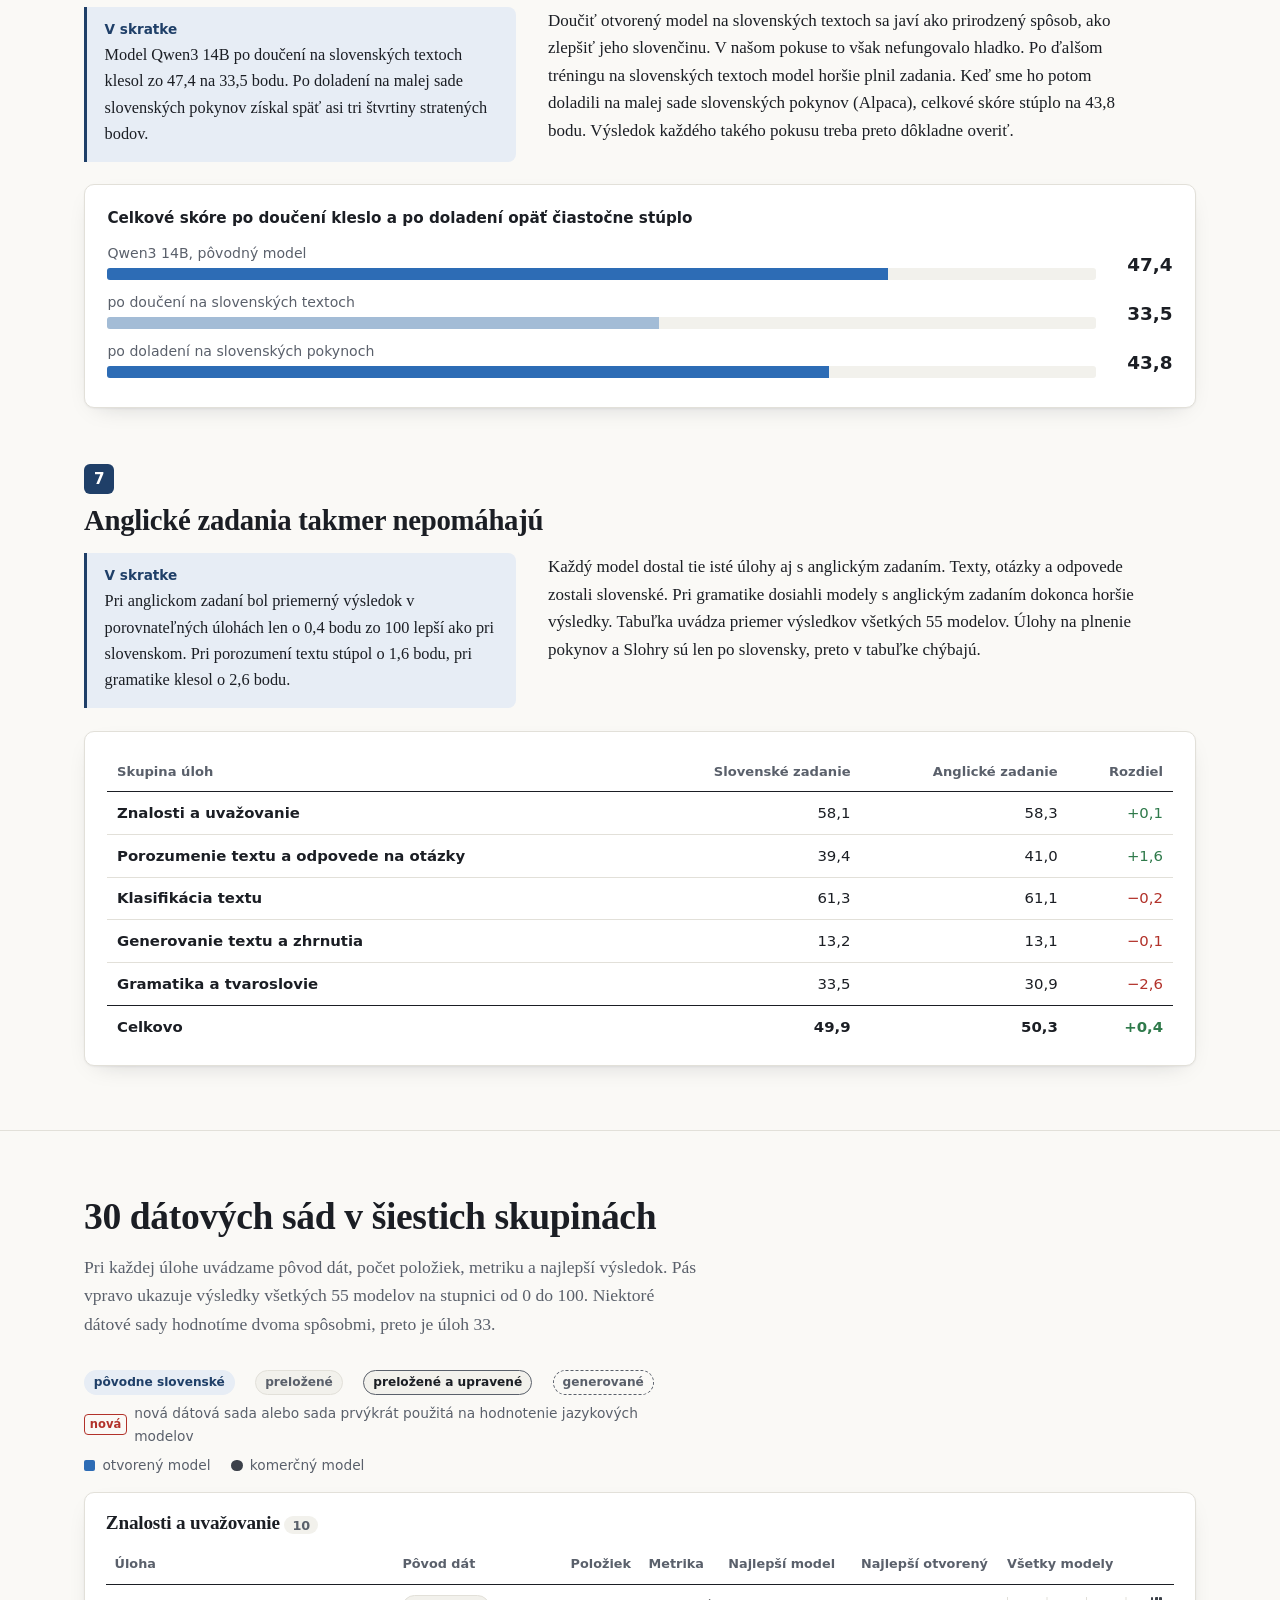
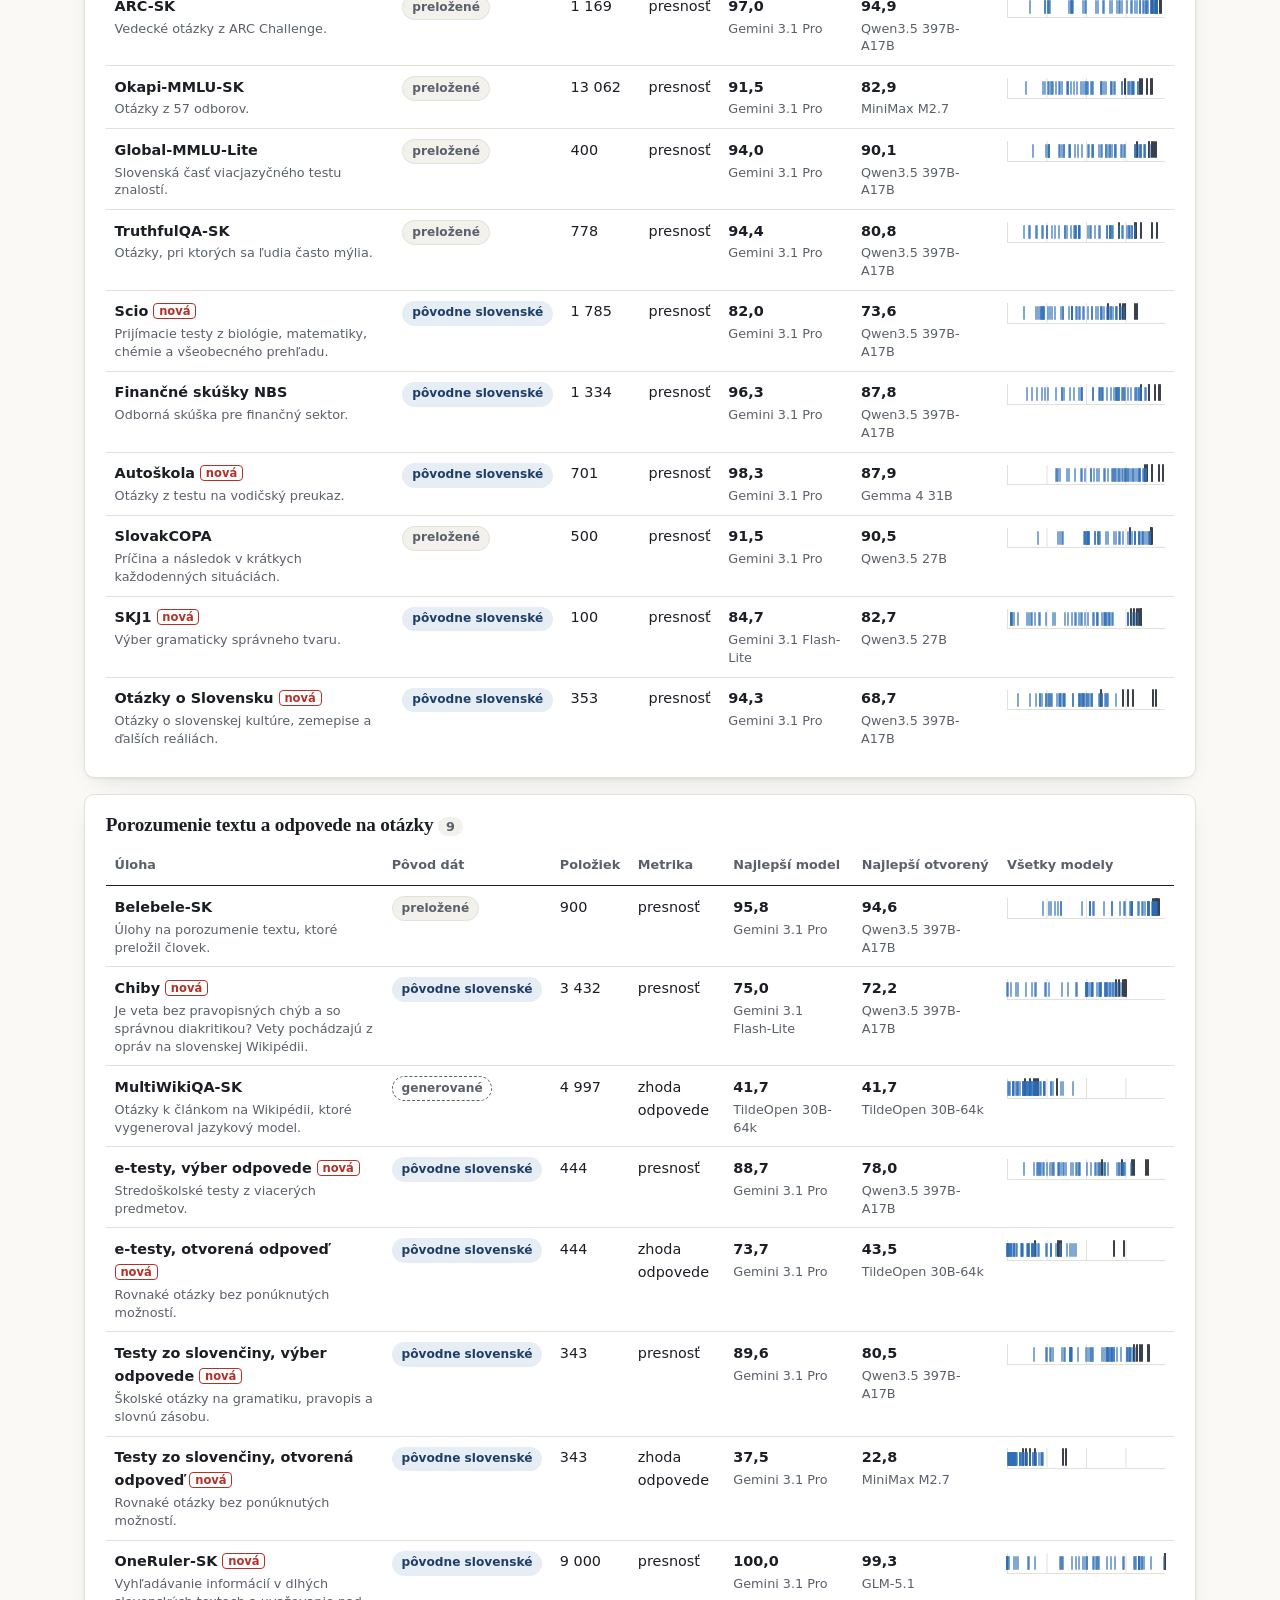
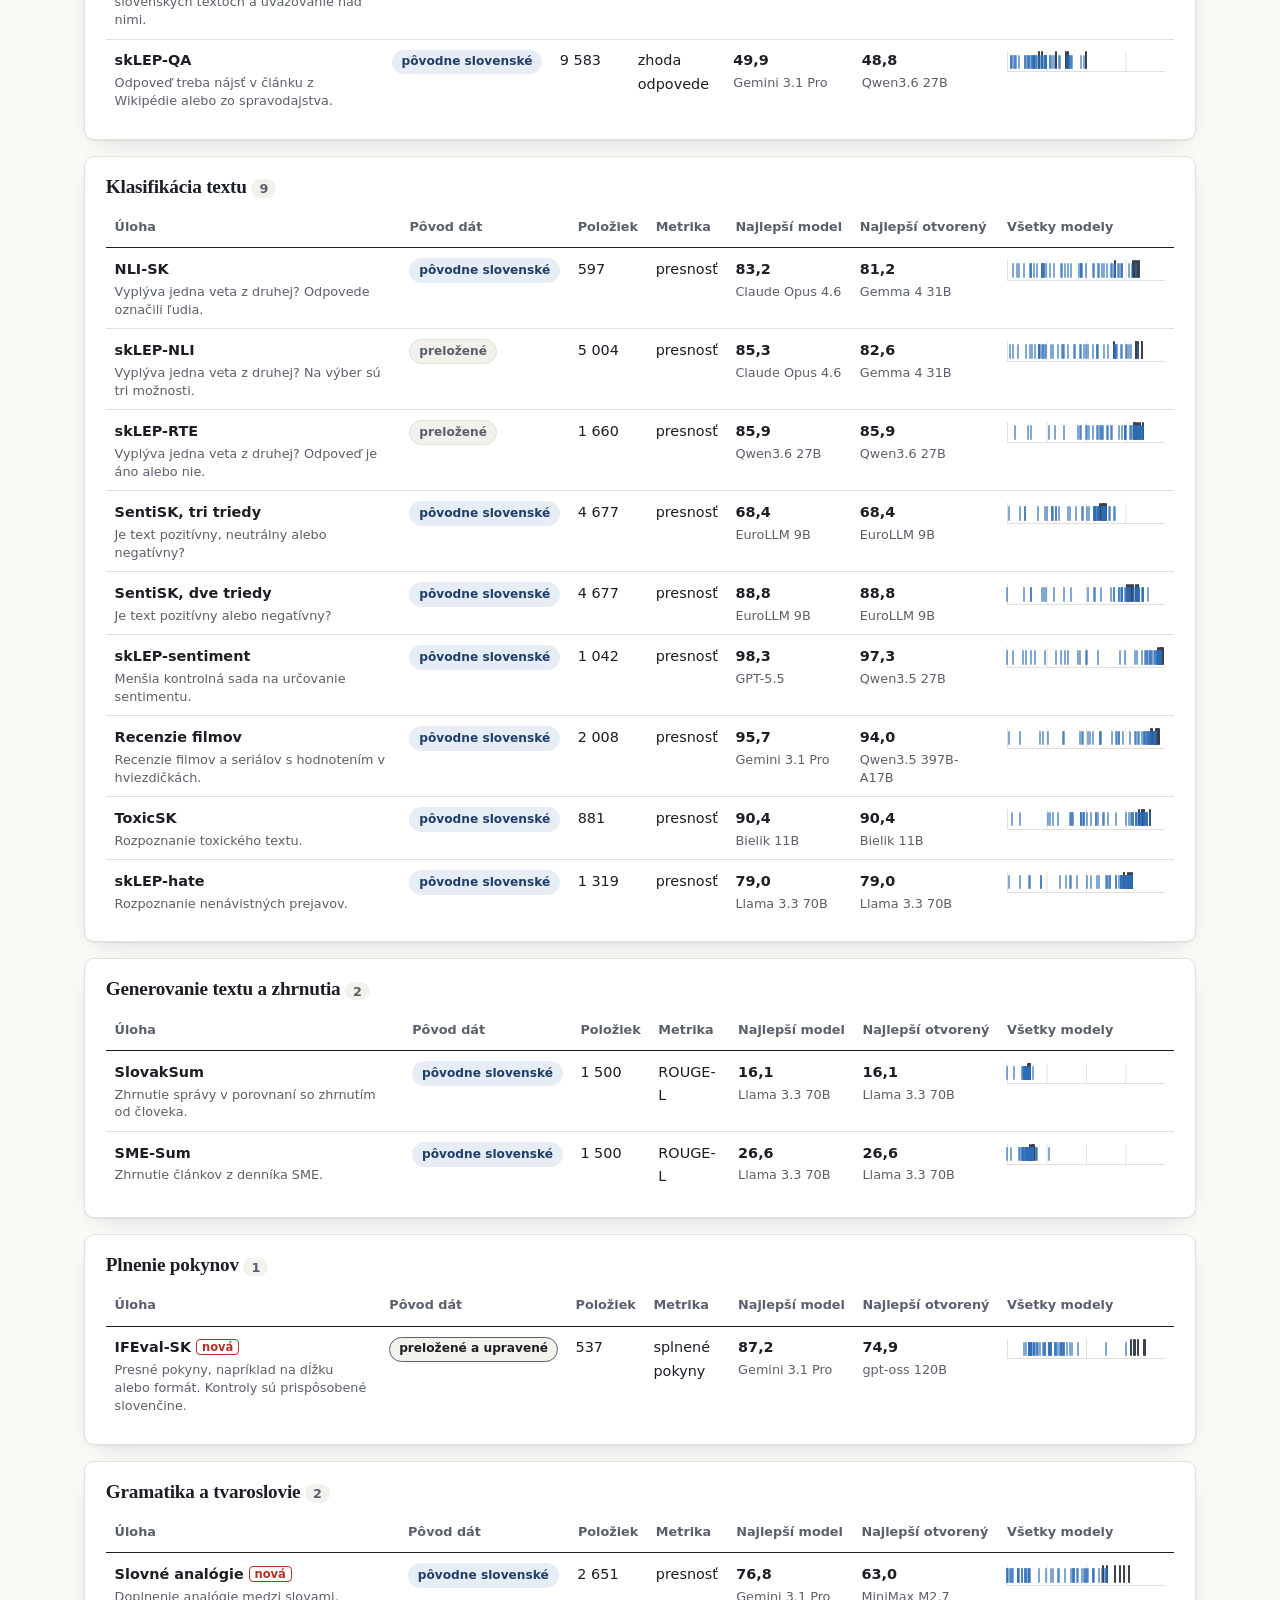
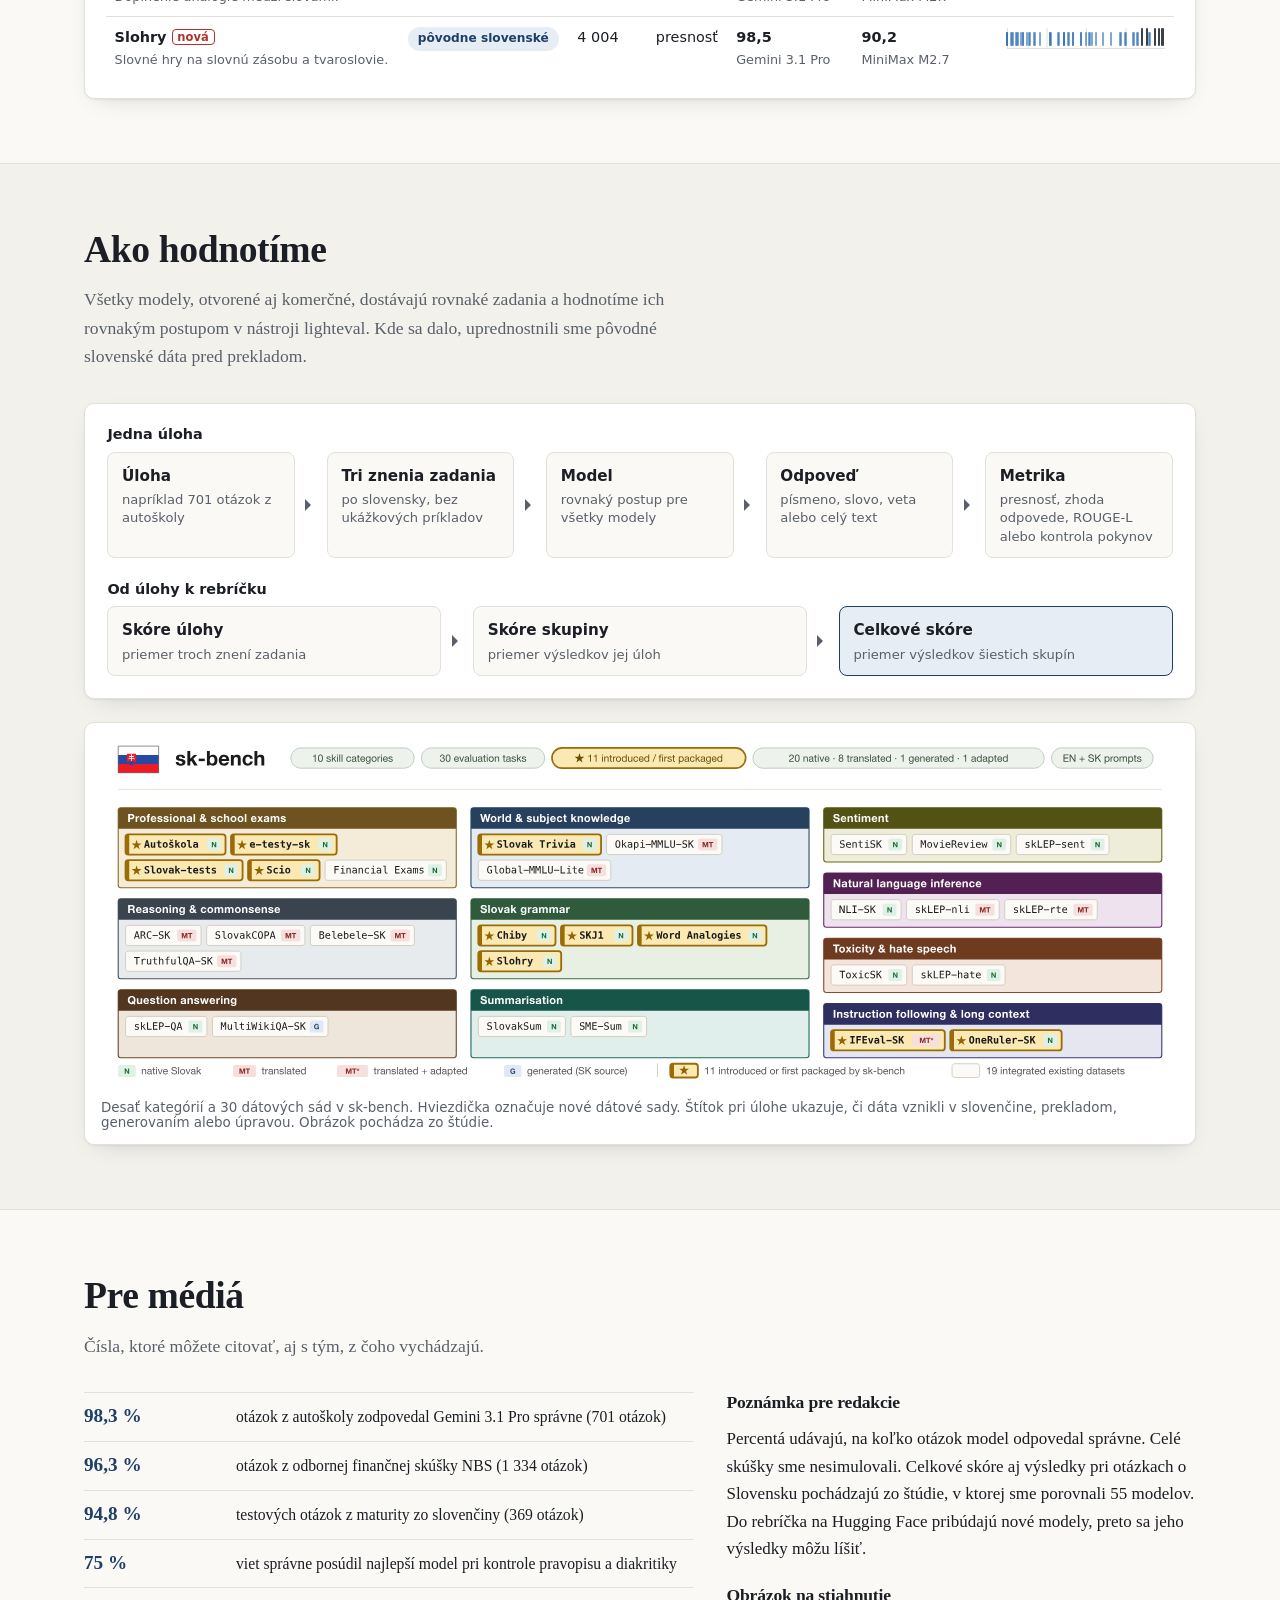
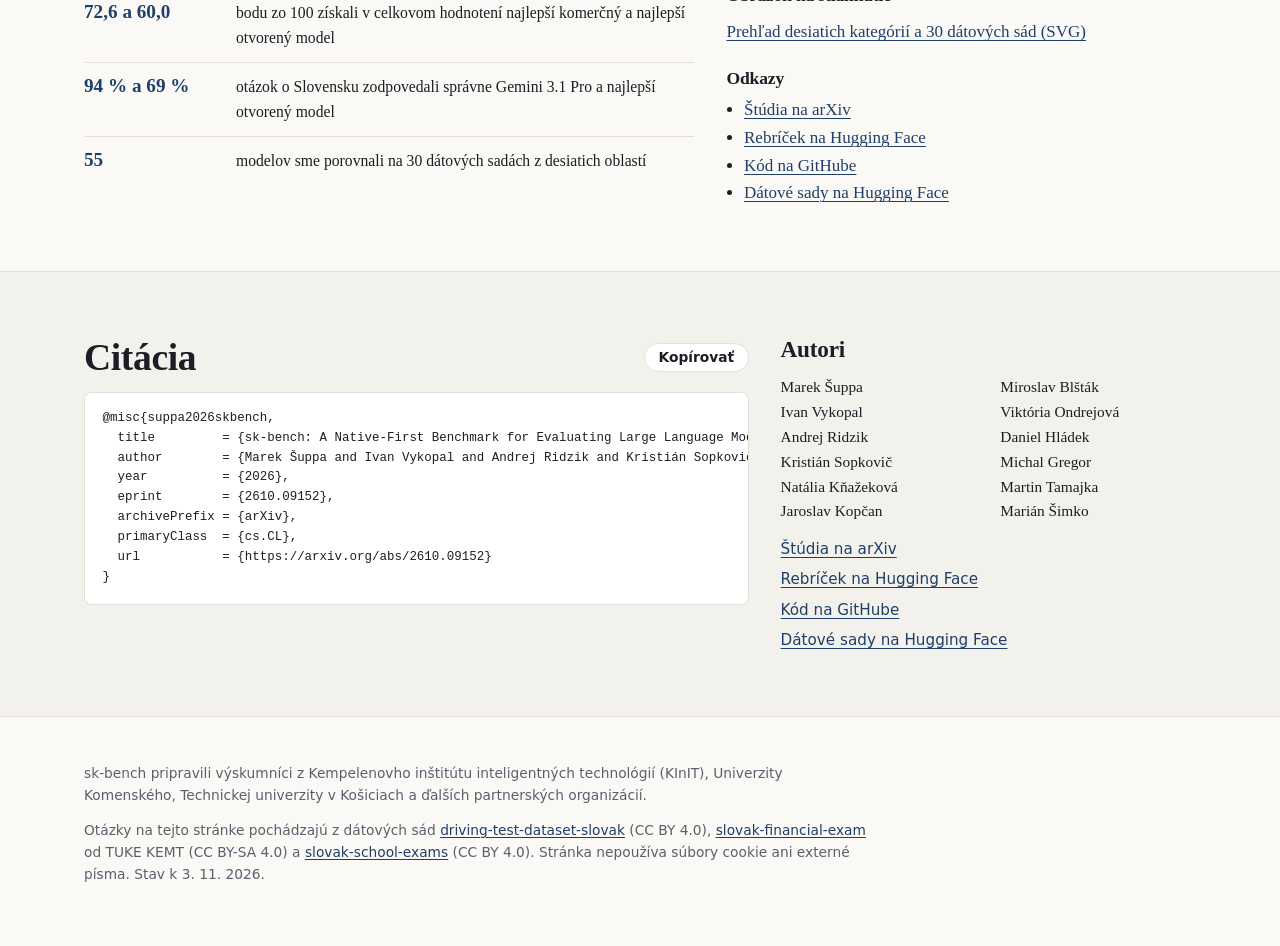
==== commit e9b1b8c0: "fix: rewrite the page copy in plain Slovak and English" ====
--- a/index.html
+++ b/index.html
@@ -3,13 +3,13 @@
 <head>
 <meta charset="utf-8">
 <meta name="viewport" content="width=device-width, initial-scale=1">
-<title>sk-bench: ako dobre rozumie umelá inteligencia slovenčine</title>
-<meta name="description" content="sk-bench meria, ako jazykové modely ovládajú slovenčinu. 55 modelov, 30 dátových sád, výsledky na autoškole, skúške NBS a maturite aj úlohy, kde AI ešte zaostáva.">
+<title>Ako dobre rozumie umelá inteligencia slovenčine? | sk-bench</title>
+<meta name="description" content="sk-bench meria, ako jazykové modely ovládajú slovenčinu. Porovnali sme 55 modelov na 30 dátových sadách, od otázok z autoškoly, skúšky NBS a maturity až po úlohy, v ktorých AI ešte zaostáva.">
 <link rel="canonical" href="https://slovak-nlp.github.io/sk-bench/">
 <link rel="alternate" hreflang="sk" href="https://slovak-nlp.github.io/sk-bench/">
 <link rel="alternate" hreflang="en" href="https://slovak-nlp.github.io/sk-bench/en/">
 <meta property="og:title" content="Ako dobre rozumie umelá inteligencia slovenčine?">
-<meta property="og:description" content="sk-bench meria, ako jazykové modely ovládajú slovenčinu. 55 modelov, 30 dátových sád, výsledky na autoškole, skúške NBS a maturite aj úlohy, kde AI ešte zaostáva.">
+<meta property="og:description" content="sk-bench meria, ako jazykové modely ovládajú slovenčinu. Porovnali sme 55 modelov na 30 dátových sadách, od otázok z autoškoly, skúšky NBS a maturity až po úlohy, v ktorých AI ešte zaostáva.">
 <meta property="og:url" content="https://slovak-nlp.github.io/sk-bench/">
 <meta property="og:type" content="website">
 <meta name="citation_title" content="sk-bench: A Native-First Benchmark for Evaluating Large Language Models in Slovak">
@@ -344,7 +344,7 @@
 <header class="top"><div class="wrap">
   <a class="brand" href="#"><b>sk-bench</b><span>Ako dobre rozumie AI slovenčine</span></a>
   <nav aria-label="Ako dobre rozumie AI slovenčine"><a class="nl" href="#prehlad">Prehľad</a><a class="nl" href="#vyskusajte">Vyskúšajte</a><a class="nl" href="#zistenia">Zistenia</a><a class="nl" href="#rebricek">Rebríček</a><a class="nl" href="#ulohy">Úlohy</a><a class="nl" href="#metodika">Metodika</a><a class="nl" href="#media">Pre médiá</a><a class="nl" href="#citovat">Citovať</a><a class="lang-sw" href="en/" hreflang="en" lang="en">English</a></nav>
-  <button class="theme" type="button" aria-label="Prepnúť svetlý alebo tmavý režim" title="Prepnúť svetlý alebo tmavý režim"><svg viewBox="0 0 24 24" aria-hidden="true"><circle cx="12" cy="12" r="9" fill="none" stroke="currentColor" stroke-width="2"/><path d="M12 3a9 9 0 0 1 0 18z" fill="currentColor"/></svg></button>
+  <button class="theme" type="button" aria-label="Prepnúť medzi svetlým a tmavým režimom" title="Prepnúť medzi svetlým a tmavým režimom"><svg viewBox="0 0 24 24" aria-hidden="true"><circle cx="12" cy="12" r="9" fill="none" stroke="currentColor" stroke-width="2"/><path d="M12 3a9 9 0 0 1 0 18z" fill="currentColor"/></svg></button>
 </div></header>
 
 <main>
@@ -364,24 +364,24 @@
 </div>
 
 <section class="block band" id="prehlad" aria-labelledby="prehlad-h"><div class="wrap">
-  <div class="sec-head"><h2 id="prehlad-h">Čo sme zistili</h2><p class="intro">Zostavili sme prvý veľký súbor testov, ktorý meria, ako umelá inteligencia ovláda slovenčinu, a porovnali v ňom 55 modelov. Najlepšie odpovedajú na otázky z autoškoly či maturity takmer bez chyby. Pri úlohách typických pre slovenčinu však ešte zaostávajú a otvorené modely sú stále výrazne za komerčnými.</p></div>
-  <div class="cards"><article class="ocard card"><p class="big">98 %</p><h3>Testy pre ľudí</h3><p>Gemini 3.1 Pro odpovedal správne na 98 % otázok z autoškoly, 96 % z finančnej skúšky NBS a 95 % z maturity zo slovenčiny.</p><a href="#z1">Zistenie 1</a></article><article class="ocard card"><p class="big">3 zo 4</p><h3>Pravopis a diakritika</h3><p>Modely majú určiť, či je slovenská veta napísaná bez chýb. Aj tie najlepšie odpovedia správne len zhruba v troch prípadoch zo štyroch.</p><a href="#z2">Zistenie 2</a></article><article class="ocard card"><p class="big">12,6</p><h3>bodu delí najlepší komerčný a najlepší otvorený model</h3><p>Najlepší komerčný model získal v celkovom hodnotení 72,6 bodu zo 100, najlepší otvorený 60,0 bodu.</p><a href="#z3">Zistenie 3</a></article></div>
+  <div class="sec-head"><h2 id="prehlad-h">Čo sme zistili</h2><p class="intro">Zostavili sme prvý veľký súbor testov, ktorý meria, ako umelá inteligencia ovláda slovenčinu, a otestovali sme na ňom 55 modelov. Najlepšie z nich odpovedajú na otázky z autoškoly či maturity takmer bez chyby. Pri úlohách typických pre slovenčinu však ešte zaostávajú a otvorené modely dosahujú výrazne horšie výsledky ako komerčné.</p></div>
+  <div class="cards"><article class="ocard card"><p class="big">98 %</p><h3>Testy pre ľudí</h3><p>Gemini 3.1 Pro odpovedal správne na 98 % otázok z autoškoly, na 96 % otázok z finančnej skúšky NBS a na 95 % otázok z maturity zo slovenčiny.</p><a href="#z1">Zistenie 1</a></article><article class="ocard card"><p class="big">3 zo 4</p><h3>Pravopis a diakritika</h3><p>Modely majú určiť, či je slovenská veta napísaná bez chýb. Aj tie najlepšie odpovedajú správne len približne v troch prípadoch zo štyroch.</p><a href="#z2">Zistenie 2</a></article><article class="ocard card"><p class="big">12,6</p><h3>bodu delí najlepší komerčný a najlepší otvorený model</h3><p>Najlepší komerčný model získal v celkovom hodnotení 72,6 bodu zo 100, najlepší otvorený 60,0 bodu.</p><a href="#z3">Zistenie 3</a></article></div>
   <dl class="stats"><div><dt>55</dt><dd>modelov</dd></div><div><dt>30</dt><dd>dátových sád</dd></div><div><dt>33</dt><dd>hodnotených úloh</dd></div><div><dt>11</dt><dd>nových dátových sád</dd></div></dl>
 </div></section>
 
 <section class="block" id="vyskusajte" aria-labelledby="vyskusajte-h"><div class="wrap">
-  <div class="sec-head"><h2 id="vyskusajte-h">Vyskúšajte si to sami</h2><p class="intro">Šesť skutočných otázok z testov, na ktorých sme modely hodnotili. Slúžia na ilustráciu, nie na porovnanie človeka s modelom. Kliknite na odpoveď, ktorú považujete za správnu.</p></div>
+  <div class="sec-head"><h2 id="vyskusajte-h">Vyskúšajte si to sami</h2><p class="intro">Vybrali sme šesť skutočných otázok z testov, na ktorých sme hodnotili modely. Sú len na ukážku, nie na porovnanie človeka s modelom. Kliknite na odpoveď, ktorú považujete za správnu.</p></div>
   <div class="quiz"><article class="q card" data-a="1" data-stat="Doplniť: koľko z 55 modelov odpovedalo na túto otázku správne." data-todo="1"><p class="q-src">Autoškola</p><p class="q-text" lang="sk">Musí byť vozidlo stojace za zníženej viditeľnosti na parkovisku osvetlené?</p><ol class="opts"><li><button type="button" data-i="0"><b>a)</b><span><span lang="sk">Áno, vždy musí byť osvetlené aspoň parkovacími svietidlami.</span></span></button></li><li><button type="button" data-i="1"><b>b)</b><span><span lang="sk">Nie, nemusí byť osvetlené.</span></span></button></li><li><button type="button" data-i="2"><b>c)</b><span><span lang="sk">Áno, ale len ak parkovisko nie je verejne osvetlené.</span></span></button></li></ol><p class="verdict" aria-live="polite"></p></article><article class="q card" data-a="0" data-stat="Doplniť: koľko z 55 modelov odpovedalo na túto otázku správne." data-todo="1"><p class="q-src">Autoškola</p><p class="q-text" lang="sk">Pri uzatvorenom chladiacom systéme chladiaca kvapalina vrie</p><ol class="opts"><li><button type="button" data-i="0"><b>a)</b><span><span lang="sk">približne pri 110 °C.</span></span></button></li><li><button type="button" data-i="1"><b>b)</b><span><span lang="sk">presne pri 100 °C.</span></span></button></li><li><button type="button" data-i="2"><b>c)</b><span><span lang="sk">až pri 150 °C.</span></span></button></li></ol><p class="verdict" aria-live="polite"></p></article><article class="q card" data-a="1" data-stat="Doplniť: koľko z 55 modelov odpovedalo na túto otázku správne." data-todo="1"><p class="q-src">Finančná skúška NBS</p><p class="q-text" lang="sk">K nadobudnutiu vlastníckeho práva k nehnuteľnosti dochádza</p><ol class="opts"><li><button type="button" data-i="0"><b>a)</b><span><span lang="sk">nadobudnutím platnosti kúpnej alebo inej zmluvy</span></span></button></li><li><button type="button" data-i="1"><b>b)</b><span><span lang="sk">vkladom do katastra nehnuteľností podľa osobitného predpisu</span></span></button></li><li><button type="button" data-i="2"><b>c)</b><span><span lang="sk">podpisom kúpnej alebo inej zmluvy</span></span></button></li><li><button type="button" data-i="3"><b>d)</b><span><span lang="sk">podpisom kúpnej alebo inej zmluvy s overením podpisov kupujúceho aj predávajúceho pred notárom</span></span></button></li><li><button type="button" data-i="4"><b>e)</b><span><span lang="sk">spísaním notárskej zápisnice o zmluve o prevode nehnuteľnosti</span></span></button></li></ol><p class="verdict" aria-live="polite"></p></article><article class="q card" data-a="3" data-stat="Doplniť: koľko z 55 modelov odpovedalo na túto otázku správne." data-todo="1"><p class="q-src">Finančná skúška NBS</p><p class="q-text" lang="sk">Blízkou osobou v priamom rade je</p><ol class="opts"><li><button type="button" data-i="0"><b>a)</b><span><span lang="sk">bratranec</span></span></button></li><li><button type="button" data-i="1"><b>b)</b><span><span lang="sk">otcov brat</span></span></button></li><li><button type="button" data-i="2"><b>c)</b><span><span lang="sk">druh/družka</span></span></button></li><li><button type="button" data-i="3"><b>d)</b><span><span lang="sk">syn</span></span></button></li><li><button type="button" data-i="4"><b>e)</b><span><span lang="sk">neter</span></span></button></li></ol><p class="verdict" aria-live="polite"></p></article><article class="q card" data-a="2" data-stat="Doplniť: koľko z 55 modelov odpovedalo na túto otázku správne." data-todo="1"><p class="q-src">Maturita zo slovenčiny, 2024</p><p class="q-text" lang="sk">Taliančina patrí do rovnakej jazykovej skupiny indoeurópskych jazykov ako</p><ol class="opts"><li><button type="button" data-i="0"><b>a)</b><span><span lang="sk">dánčina.</span></span></button></li><li><button type="button" data-i="1"><b>b)</b><span><span lang="sk">nemčina.</span></span></button></li><li><button type="button" data-i="2"><b>c)</b><span><span lang="sk">rumunčina.</span></span></button></li><li><button type="button" data-i="3"><b>d)</b><span><span lang="sk">bulharčina.</span></span></button></li></ol><p class="verdict" aria-live="polite"></p></article><article class="q card" data-a="3" data-stat="Doplniť: koľko z 55 modelov odpovedalo na túto otázku správne." data-todo="1"><p class="q-src">Maturita zo slovenčiny, 2024</p><p class="q-text" lang="sk">V ktorej možnosti sa nachádza vokalizovaná predložka?</p><ol class="opts"><li><button type="button" data-i="0"><b>a)</b><span><span lang="sk">za kladné vybavenie</span></span></button></li><li><button type="button" data-i="1"><b>b)</b><span><span lang="sk">na osobnom pohovore</span></span></button></li><li><button type="button" data-i="2"><b>c)</b><span><span lang="sk">dorozumiem sa aj po maďarsky</span></span></button></li><li><button type="button" data-i="3"><b>d)</b><span><span lang="sk">skúsenosti so spoluorganizovaním</span></span></button></li></ol><p class="verdict" aria-live="polite"></p></article></div>
   <p class="quiz-more" hidden><button class="btn small" type="button">Zobraziť ďalšie tri otázky</button></p>
 </div></section>
 
 <section class="block" id="zistenia" aria-labelledby="zistenia-h"><div class="wrap">
-  <div class="sec-head"><h2 id="zistenia-h">Zistenia</h2><p class="intro">Tri hlavné zistenia zo štúdie. Pri každom sú dáta, z ktorých vychádza.</p></div>
-  <div class="findings"><article class="finding" id="z1" aria-labelledby="z1-h"><p class="fnum"><span class="badge">1</span></p><h3 id="z1-h">Testy pre ľudí zvládajú takmer bez chyby</h3><div class="f-grid"><div class="brief"><p class="brief-h">V skratke</p><p>Na otázky z autoškoly, finančnej skúšky NBS a maturity odpovedajú najlepšie modely správne v 95 až 98 % prípadov.</p></div><div class="f-body"><p>Najlepšie modely, Gemini 3.1 Pro od Googlu a GPT-5.5 od OpenAI, odpovedali správne na viac ako 96 % otázok z oboch skúšok. Nesimulovali sme celé skúšky a percentá nie sú body zo skúšky. Zisťovali sme, na koľko otázok z verejných databáz model odpovie správne. Verejné otázky sa navyše mohli objaviť v dátach, na ktorých sa modely učili.</p></div></div><div class="fig card"><p class="legend" aria-hidden="true"><span><i class="dot d-gem"></i>Gemini 3.1 Pro</span><span><i class="dot d-gpt"></i>GPT-5.5</span><span><i class="dot d-open"></i>najlepší otvorený model</span></p><div class="row"><div class="row-head"><h4>Autoškola</h4><span class="rtop">najlepší model <b>98,3 %</b></span></div><div class="track" role="img" aria-label="Autoškola: Gemini 3.1 Pro 98,3 %, GPT-5.5 96,1 %, najlepší otvorený model Gemma 4 31B 87,9 %"><i class="tick" style="left:20.00%"></i><i class="tick" style="left:40.00%"></i><i class="tick" style="left:60.00%"></i><i class="tick" style="left:80.00%"></i><i class="dot d-open" style="left:75.80%"></i><i class="dot d-gpt" style="left:92.20%"></i><i class="dot d-gem" style="left:96.60%"></i></div><p class="note">701 otázok. Najlepší otvorený model: Gemma 4 31B, 87,9 %.</p></div><div class="row"><div class="row-head"><h4>Odborná finančná skúška NBS</h4><span class="rtop">najlepší model <b>96,3 %</b></span></div><div class="track" role="img" aria-label="Odborná finančná skúška NBS: Gemini 3.1 Pro 96,3 %, GPT-5.5 96,0 %, najlepší otvorený model Qwen3.5 397B-A17B 87,8 %"><i class="tick" style="left:20.00%"></i><i class="tick" style="left:40.00%"></i><i class="tick" style="left:60.00%"></i><i class="tick" style="left:80.00%"></i><i class="dot d-open" style="left:75.60%"></i><i class="dot d-gpt" style="left:92.00%"></i><i class="dot d-gem" style="left:92.60%"></i></div><p class="note">1 334 otázok. Najlepší otvorený model: Qwen3.5 397B-A17B, 87,8 %.</p></div><div class="row"><div class="row-head"><h4>Maturita zo slovenčiny</h4><span class="rtop">najlepší model <b>94,8 %</b></span></div><div class="track" role="img" aria-label="Maturita zo slovenčiny: Gemini 3.1 Pro 94,8 %, GPT-5.5 92,9 %, najlepší otvorený model Gemma 4 31B 86,5 %"><i class="tick" style="left:20.00%"></i><i class="tick" style="left:40.00%"></i><i class="tick" style="left:60.00%"></i><i class="tick" style="left:80.00%"></i><i class="dot d-open" style="left:73.00%"></i><i class="dot d-gpt" style="left:85.80%"></i><i class="dot d-gem" style="left:89.60%"></i></div><p class="note">369 testových otázok. Najlepší otvorený model: Gemma 4 31B, 86,5 %.</p></div><div class="axis" aria-hidden="true"><span style="left:0.00%">50 %</span><span style="left:20.00%">60 %</span><span style="left:40.00%">70 %</span><span style="left:60.00%">80 %</span><span style="left:80.00%">90 %</span><span style="left:100.00%">100 %</span></div><p class="fig-note">Os grafu začína na 50 %. Každý model dostal každú úlohu v troch slovenských zneniach a uvádzame priemer jeho výsledkov.</p></div></article><article class="finding" id="z2" aria-labelledby="z2-h"><p class="fnum"><span class="badge">2</span></p><h3 id="z2-h">Pri slovenských špecifikách ešte zaostávajú</h3><div class="f-grid"><div class="brief"><p class="brief-h">V skratke</p><p>Keď majú modely posúdiť pravopis a diakritiku slovenskej vety, aj ten najlepší odpovie správne len v 75 % prípadov.</p></div><div class="f-body"><p>Keď modely zvládajú testy pre ľudí takmer bez chyby, tieto testy už neodlíšia dobrý model od výborného. Preto sk-bench obsahuje aj úlohy, v ktorých AI stále zaostáva. V úlohe Chiby majú modely určiť, či je slovenská veta napísaná bez pravopisných chýb a so správnou diakritikou. Pri otázkach o Slovensku je zasa veľký rozdiel medzi komerčnými a otvorenými modelmi.</p></div></div><div class="fig card"><p class="legend" aria-hidden="true"><span><i class="dot d-gem"></i>Gemini 3.1 Pro</span><span><i class="dot d-gpt"></i>GPT-5.5</span><span><i class="dot d-open"></i>najlepší otvorený model</span></p><div class="row"><div class="row-head"><h4>Chyby v pravopise a diakritike</h4><span class="rtop">najlepší model <b>75,0 %</b></span></div><div class="track" role="img" aria-label="Chyby v pravopise a diakritike: Gemini 3.1 Pro 74,4 %, GPT-5.5 74,5 %, najlepší otvorený model Qwen3.5 397B-A17B 72,2 %"><i class="tick" style="left:20.00%"></i><i class="tick" style="left:40.00%"></i><i class="tick" style="left:60.00%"></i><i class="tick" style="left:80.00%"></i><i class="dot d-open" style="left:44.40%"></i><i class="dot d-gpt" style="left:49.00%"></i><i class="dot d-gem" style="left:48.80%"></i></div><p class="note">3 432 viet, model má povedať, či je veta bez chýb. Najlepší otvorený model: Qwen3.5 397B-A17B, 72,2 %. Najlepší výsledok spomedzi všetkých modelov má Gemini 3.1 Flash-Lite, 75,0 %.</p></div><div class="row"><div class="row-head"><h4>Otázky o Slovensku</h4><span class="rtop">najlepší model <b>94,3 %</b></span></div><div class="track" role="img" aria-label="Otázky o Slovensku: Gemini 3.1 Pro 94,3 %, GPT-5.5 92,4 %, najlepší otvorený model Qwen3.5 397B-A17B 68,7 %"><i class="tick" style="left:20.00%"></i><i class="tick" style="left:40.00%"></i><i class="tick" style="left:60.00%"></i><i class="tick" style="left:80.00%"></i><i class="dot d-open" style="left:37.40%"></i><i class="dot d-gpt" style="left:84.80%"></i><i class="dot d-gem" style="left:88.60%"></i></div><p class="note">353 otázok o kultúre, zemepise a reáliách. Najlepší otvorený model: Qwen3.5 397B-A17B, 68,7 %.</p></div><div class="axis" aria-hidden="true"><span style="left:0.00%">50 %</span><span style="left:20.00%">60 %</span><span style="left:40.00%">70 %</span><span style="left:60.00%">80 %</span><span style="left:80.00%">90 %</span><span style="left:100.00%">100 %</span></div><p class="fig-note">Os grafu začína na 50 %. Každý model dostal každú úlohu v troch slovenských zneniach a uvádzame priemer jeho výsledkov.</p></div></article><article class="finding" id="z3" aria-labelledby="z3-h"><p class="fnum"><span class="badge">3</span></p><h3 id="z3-h">Najlepší otvorený model zaostáva o 12,6 bodu</h3><div class="f-grid"><div class="brief"><p class="brief-h">V skratke</p><p>Najlepší otvorený model, gpt-oss 120B, získal 60,0 bodu zo 100. Najlepší komerčný, Gemini 3.1 Pro, 72,6 bodu.</p></div><div class="f-body"><p>Komerčné modely, ako Gemini alebo GPT, bežia len na serveroch svojich výrobcov. Otvorený model si firma, nemocnica či úrad môže stiahnuť a spustiť na vlastnom serveri.</p><p>Všetky špičkové otvorené modely pochádzajú zo zahraničia. Kto chce AI prevádzkovať na vlastnom hardvéri, napríklad aby údaje neopustili organizáciu, dnes dostane pri slovenčine citeľne horšie výsledky. Podmienky použitia sa pri otvorených modeloch líšia a treba ich overiť pri každom modeli zvlášť.</p></div></div><div class="fig card"><div class="bars"><p class=bars-title>Celkové skóre, zo 100 bodov</p><div class="bar"><span class="bar-label">najlepší komerčný: Gemini 3.1 Pro</span><span class="bar-track"><i class="b-com" style="width:72.6%"></i></span><span class="bar-val">72,6</span></div><div class="bar"><span class="bar-label">najlepší otvorený: gpt-oss 120B</span><span class="bar-track"><i class="b-open" style="width:60.0%"></i></span><span class="bar-val">60,0</span></div></div><div class="bars"><p class=bars-title>Otázky o Slovensku, percento správnych odpovedí</p><div class="bar"><span class="bar-label">najlepší komerčný: Gemini 3.1 Pro</span><span class="bar-track"><i class="b-com" style="width:94.3%"></i></span><span class="bar-val">94,3 %</span></div><div class="bar"><span class="bar-label">najlepší otvorený: Qwen3.5 397B-A17B</span><span class="bar-track"><i class="b-open" style="width:68.7%"></i></span><span class="bar-val">68,7 %</span></div></div></div></article></div>
+  <div class="sec-head"><h2 id="zistenia-h">Zistenia</h2><p class="intro">Toto sú tri hlavné zistenia zo štúdie. Pri každom uvádzame aj dáta, z ktorých vychádza.</p></div>
+  <div class="findings"><article class="finding" id="z1" aria-labelledby="z1-h"><p class="fnum"><span class="badge">1</span></p><h3 id="z1-h">Testy pre ľudí zvládajú takmer bez chyby</h3><div class="f-grid"><div class="brief"><p class="brief-h">V skratke</p><p>Na otázky z autoškoly, finančnej skúšky NBS a maturity odpovedajú najlepšie modely správne v 95 až 98 % prípadov.</p></div><div class="f-body"><p>Najlepšie modely, Gemini 3.1 Pro od Googlu a GPT-5.5 od OpenAI, odpovedali správne aspoň na 96 % otázok z autoškoly aj z finančnej skúšky NBS. Celé skúšky sme nesimulovali, takže tieto percentá nie sú body zo skúšky. Zisťovali sme, na koľko otázok z verejných databáz model odpovie správne. Tieto otázky sa navyše mohli objaviť v dátach, na ktorých sa modely učili.</p></div></div><div class="fig card"><p class="legend" aria-hidden="true"><span><i class="dot d-gem"></i>Gemini 3.1 Pro</span><span><i class="dot d-gpt"></i>GPT-5.5</span><span><i class="dot d-open"></i>najlepší otvorený model</span></p><div class="row"><div class="row-head"><h4>Autoškola</h4><span class="rtop">najlepší model <b>98,3 %</b></span></div><div class="track" role="img" aria-label="Autoškola: Gemini 3.1 Pro 98,3 %, GPT-5.5 96,1 %, najlepší otvorený model Gemma 4 31B 87,9 %"><i class="tick" style="left:20.00%"></i><i class="tick" style="left:40.00%"></i><i class="tick" style="left:60.00%"></i><i class="tick" style="left:80.00%"></i><i class="dot d-open" style="left:75.80%"></i><i class="dot d-gpt" style="left:92.20%"></i><i class="dot d-gem" style="left:96.60%"></i></div><p class="note">701 otázok. Najlepší otvorený model, Gemma 4 31B, dosiahol 87,9 %.</p></div><div class="row"><div class="row-head"><h4>Odborná finančná skúška NBS</h4><span class="rtop">najlepší model <b>96,3 %</b></span></div><div class="track" role="img" aria-label="Odborná finančná skúška NBS: Gemini 3.1 Pro 96,3 %, GPT-5.5 96,0 %, najlepší otvorený model Qwen3.5 397B-A17B 87,8 %"><i class="tick" style="left:20.00%"></i><i class="tick" style="left:40.00%"></i><i class="tick" style="left:60.00%"></i><i class="tick" style="left:80.00%"></i><i class="dot d-open" style="left:75.60%"></i><i class="dot d-gpt" style="left:92.00%"></i><i class="dot d-gem" style="left:92.60%"></i></div><p class="note">1 334 otázok. Najlepší otvorený model, Qwen3.5 397B-A17B, dosiahol 87,8 %.</p></div><div class="row"><div class="row-head"><h4>Maturita zo slovenčiny</h4><span class="rtop">najlepší model <b>94,8 %</b></span></div><div class="track" role="img" aria-label="Maturita zo slovenčiny: Gemini 3.1 Pro 94,8 %, GPT-5.5 92,9 %, najlepší otvorený model Gemma 4 31B 86,5 %"><i class="tick" style="left:20.00%"></i><i class="tick" style="left:40.00%"></i><i class="tick" style="left:60.00%"></i><i class="tick" style="left:80.00%"></i><i class="dot d-open" style="left:73.00%"></i><i class="dot d-gpt" style="left:85.80%"></i><i class="dot d-gem" style="left:89.60%"></i></div><p class="note">369 testových otázok. Najlepší otvorený model, Gemma 4 31B, dosiahol 86,5 %.</p></div><div class="axis" aria-hidden="true"><span style="left:0.00%">50 %</span><span style="left:20.00%">60 %</span><span style="left:40.00%">70 %</span><span style="left:60.00%">80 %</span><span style="left:80.00%">90 %</span><span style="left:100.00%">100 %</span></div><p class="fig-note">Os grafu začína na 50 %. Každý model dostal každú úlohu v troch slovenských zneniach. Uvádzame priemer jeho výsledkov.</p></div></article><article class="finding" id="z2" aria-labelledby="z2-h"><p class="fnum"><span class="badge">2</span></p><h3 id="z2-h">Pri úlohách typických pre slovenčinu ešte zaostávajú</h3><div class="f-grid"><div class="brief"><p class="brief-h">V skratke</p><p>Keď majú modely posúdiť pravopis a diakritiku slovenskej vety, aj ten najlepší odpovedá správne len v 75 % prípadov.</p></div><div class="f-body"><p>Keď modely zvládajú testy pre ľudí takmer bez chyby, tieto testy už neodlíšia dobrý model od výborného. Preto sk-bench obsahuje aj úlohy, v ktorých AI stále zaostáva. V úlohe Chiby majú modely určiť, či je slovenská veta napísaná bez pravopisných chýb a so správnou diakritikou. Pri otázkach o Slovensku je zasa veľký rozdiel medzi komerčnými a otvorenými modelmi.</p></div></div><div class="fig card"><p class="legend" aria-hidden="true"><span><i class="dot d-gem"></i>Gemini 3.1 Pro</span><span><i class="dot d-gpt"></i>GPT-5.5</span><span><i class="dot d-open"></i>najlepší otvorený model</span></p><div class="row"><div class="row-head"><h4>Chyby v pravopise a diakritike</h4><span class="rtop">najlepší model <b>75,0 %</b></span></div><div class="track" role="img" aria-label="Chyby v pravopise a diakritike: Gemini 3.1 Pro 74,4 %, GPT-5.5 74,5 %, najlepší otvorený model Qwen3.5 397B-A17B 72,2 %"><i class="tick" style="left:20.00%"></i><i class="tick" style="left:40.00%"></i><i class="tick" style="left:60.00%"></i><i class="tick" style="left:80.00%"></i><i class="dot d-open" style="left:44.40%"></i><i class="dot d-gpt" style="left:49.00%"></i><i class="dot d-gem" style="left:48.80%"></i></div><p class="note">3 432 viet, pri každej má model určiť, či je bez chýb. Najlepší otvorený model, Qwen3.5 397B-A17B, dosiahol 72,2 %. Spomedzi všetkých modelov bol najlepší Gemini 3.1 Flash-Lite s výsledkom 75,0 %.</p></div><div class="row"><div class="row-head"><h4>Otázky o Slovensku</h4><span class="rtop">najlepší model <b>94,3 %</b></span></div><div class="track" role="img" aria-label="Otázky o Slovensku: Gemini 3.1 Pro 94,3 %, GPT-5.5 92,4 %, najlepší otvorený model Qwen3.5 397B-A17B 68,7 %"><i class="tick" style="left:20.00%"></i><i class="tick" style="left:40.00%"></i><i class="tick" style="left:60.00%"></i><i class="tick" style="left:80.00%"></i><i class="dot d-open" style="left:37.40%"></i><i class="dot d-gpt" style="left:84.80%"></i><i class="dot d-gem" style="left:88.60%"></i></div><p class="note">353 otázok o kultúre, zemepise a reáliách. Najlepší otvorený model, Qwen3.5 397B-A17B, dosiahol 68,7 %.</p></div><div class="axis" aria-hidden="true"><span style="left:0.00%">50 %</span><span style="left:20.00%">60 %</span><span style="left:40.00%">70 %</span><span style="left:60.00%">80 %</span><span style="left:80.00%">90 %</span><span style="left:100.00%">100 %</span></div><p class="fig-note">Os grafu začína na 50 %. Každý model dostal každú úlohu v troch slovenských zneniach. Uvádzame priemer jeho výsledkov.</p></div></article><article class="finding" id="z3" aria-labelledby="z3-h"><p class="fnum"><span class="badge">3</span></p><h3 id="z3-h">Najlepší otvorený model zaostáva o 12,6 bodu</h3><div class="f-grid"><div class="brief"><p class="brief-h">V skratke</p><p>Najlepší otvorený model, gpt-oss 120B, získal 60,0 bodu zo 100. Najlepší komerčný model, Gemini 3.1 Pro, získal 72,6 bodu.</p></div><div class="f-body"><p>Komerčné modely, ako Gemini alebo GPT, bežia len na serveroch svojich výrobcov. Otvorený model si firma, nemocnica či úrad môže stiahnuť a spustiť na vlastnom serveri.</p><p>Všetky špičkové otvorené modely pochádzajú zo zahraničia. Kto chce AI prevádzkovať na vlastnom hardvéri, napríklad aby údaje neopustili organizáciu, dnes pri slovenčine dosiahne citeľne horšie výsledky. Podmienky použitia otvorených modelov sa líšia, preto ich treba overiť pri každom modeli zvlášť.</p></div></div><div class="fig card"><div class="bars"><p class=bars-title>Celkové skóre, zo 100 bodov</p><div class="bar"><span class="bar-label">najlepší komerčný: Gemini 3.1 Pro</span><span class="bar-track"><i class="b-com" style="width:72.6%"></i></span><span class="bar-val">72,6</span></div><div class="bar"><span class="bar-label">najlepší otvorený: gpt-oss 120B</span><span class="bar-track"><i class="b-open" style="width:60.0%"></i></span><span class="bar-val">60,0</span></div></div><div class="bars"><p class=bars-title>Otázky o Slovensku, percento správnych odpovedí</p><div class="bar"><span class="bar-label">najlepší komerčný: Gemini 3.1 Pro</span><span class="bar-track"><i class="b-com" style="width:94.3%"></i></span><span class="bar-val">94,3 %</span></div><div class="bar"><span class="bar-label">najlepší otvorený: Qwen3.5 397B-A17B</span><span class="bar-track"><i class="b-open" style="width:68.7%"></i></span><span class="bar-val">68,7 %</span></div></div></div></article></div>
 </div></section>
 
 <section class="block band" id="rebricek" aria-labelledby="rebricek-h"><div class="wrap">
-  <div class="sec-head"><h2 id="rebricek-h">Rebríček modelov</h2><p class="intro">Všetkých 55 modelov zo štúdie, stav k jej vydaniu. Skóre je zo 100 a pri každej skupine úloh je to priemer jej úloh so slovenskými zadaniami. Kliknutím na názov stĺpca zmeníte poradie. Ak chcete vidieť jednotlivé testy, prepnite na všetkých 33 úloh.</p></div>
+  <div class="sec-head"><h2 id="rebricek-h">Rebríček modelov</h2><p class="intro">Rebríček obsahuje všetkých 55 modelov zo štúdie v čase jej vydania. Skóre je zo 100 bodov. Skóre skupiny je priemer výsledkov jej úloh so slovenskými zadaniami. Kliknutím na názov stĺpca zmeníte poradie. Ak chcete vidieť jednotlivé testy, prepnite zobrazenie na všetkých 33 úloh.</p></div>
   <div class="lb card" data-show="15" data-more="Zobraziť všetky ({n})" data-less="Zobraziť menej" data-view="groups">
       <div class="lb-tools">
         <div class="seg" role="group" aria-label="Zobrazenie"><button type="button" data-view="groups" aria-pressed="true">Skupiny úloh</button><button type="button" data-view="tasks" aria-pressed="false">Všetkých 33 úloh</button></div>
@@ -391,41 +391,41 @@
       <p class="legend" aria-hidden="true"><span><i class="sw sw-open"></i>otvorený model</span><span><i class="sw sw-com"></i>komerčný model</span></p>
       <div class="lb-scroll"><table class="lb-table">
         <caption class="sr">Rebríček modelov</caption>
-        <thead><tr><th scope="col" class="c-name"><button type="button" data-col="name">Model</button></th><th scope="col" class="c-overall" aria-sort="descending"><button type="button" data-col="0">Celkovo</button></th><th scope="col" class="c-g"><button type="button" data-col="1" title="Znalosti a uvažovanie">Znalosti</button></th><th scope="col" class="c-g"><button type="button" data-col="2" title="Porozumenie textu a odpovede na otázky">Porozumenie</button></th><th scope="col" class="c-g"><button type="button" data-col="3" title="Klasifikácia textu">Klasifikácia</button></th><th scope="col" class="c-g"><button type="button" data-col="4" title="Generovanie textu, zhrnutia">Generovanie</button></th><th scope="col" class="c-g"><button type="button" data-col="5" title="Plnenie pokynov">Pokyny</button></th><th scope="col" class="c-g"><button type="button" data-col="6" title="Gramatika a tvaroslovie">Gramatika</button></th><th scope="col" class="c-t gs"><button type="button" data-col="7" title="ARC-SK">ARC</button></th><th scope="col" class="c-t"><button type="button" data-col="8" title="Okapi-MMLU-SK">MMLU</button></th><th scope="col" class="c-t"><button type="button" data-col="9" title="Global-MMLU-Lite">G-MMLU</button></th><th scope="col" class="c-t"><button type="button" data-col="10" title="TruthfulQA-SK">TruthQA</button></th><th scope="col" class="c-t"><button type="button" data-col="11" title="Scio">SCIO</button></th><th scope="col" class="c-t"><button type="button" data-col="12" title="Finančné skúšky NBS">FinExam</button></th><th scope="col" class="c-t"><button type="button" data-col="13" title="Autoškola">Driving</button></th><th scope="col" class="c-t"><button type="button" data-col="14" title="SlovakCOPA">COPA</button></th><th scope="col" class="c-t"><button type="button" data-col="15" title="SKJ1">SKJ1</button></th><th scope="col" class="c-t"><button type="button" data-col="16" title="Otázky o Slovensku">Trivia</button></th><th scope="col" class="c-t gs"><button type="button" data-col="17" title="Belebele-SK">Belebele</button></th><th scope="col" class="c-t"><button type="button" data-col="18" title="Chiby">Chiby</button></th><th scope="col" class="c-t"><button type="button" data-col="19" title="MultiWikiQA-SK">WikiQA</button></th><th scope="col" class="c-t"><button type="button" data-col="20" title="e-testy, výber odpovede">ETest-M</button></th><th scope="col" class="c-t"><button type="button" data-col="21" title="e-testy, otvorená odpoveď">ETest-Q</button></th><th scope="col" class="c-t"><button type="button" data-col="22" title="Testy zo slovenčiny, výber odpovede">SKTest-M</button></th><th scope="col" class="c-t"><button type="button" data-col="23" title="Testy zo slovenčiny, otvorená odpoveď">SKTest-Q</button></th><th scope="col" class="c-t"><button type="button" data-col="24" title="OneRuler-SK">OneRuler</button></th><th scope="col" class="c-t"><button type="button" data-col="25" title="skLEP-QA">sKLEP-QA</button></th><th scope="col" class="c-t gs"><button type="button" data-col="26" title="NLI-SK">NLI</button></th><th scope="col" class="c-t"><button type="button" data-col="27" title="skLEP-NLI">sKLEP-NLI</button></th><th scope="col" class="c-t"><button type="button" data-col="28" title="skLEP-RTE">sKLEP-RTE</button></th><th scope="col" class="c-t"><button type="button" data-col="29" title="SentiSK, tri triedy">Senti-3</button></th><th scope="col" class="c-t"><button type="button" data-col="30" title="SentiSK, dve triedy">Senti-2</button></th><th scope="col" class="c-t"><button type="button" data-col="31" title="skLEP-sentiment">sKLEP-Sent</button></th><th scope="col" class="c-t"><button type="button" data-col="32" title="Recenzie filmov">MovieRev</button></th><th scope="col" class="c-t"><button type="button" data-col="33" title="ToxicSK">Toxic</button></th><th scope="col" class="c-t"><button type="button" data-col="34" title="skLEP-hate">sKLEP-Hate</button></th><th scope="col" class="c-t gs"><button type="button" data-col="35" title="SlovakSum">SlovakSum</button></th><th scope="col" class="c-t"><button type="button" data-col="36" title="SME-Sum">SMESum</button></th><th scope="col" class="c-t gs"><button type="button" data-col="37" title="IFEval-SK">IFEval</button></th><th scope="col" class="c-t gs"><button type="button" data-col="38" title="Slovné analógie">Analogies</button></th><th scope="col" class="c-t"><button type="button" data-col="39" title="Slohry">Slohry</button></th></tr></thead>
+        <thead><tr><th scope="col" class="c-name"><button type="button" data-col="name">Model</button></th><th scope="col" class="c-overall" aria-sort="descending"><button type="button" data-col="0">Celkovo</button></th><th scope="col" class="c-g"><button type="button" data-col="1" title="Znalosti a uvažovanie">Znalosti</button></th><th scope="col" class="c-g"><button type="button" data-col="2" title="Porozumenie textu a odpovede na otázky">Porozumenie</button></th><th scope="col" class="c-g"><button type="button" data-col="3" title="Klasifikácia textu">Klasifikácia</button></th><th scope="col" class="c-g"><button type="button" data-col="4" title="Generovanie textu a zhrnutia">Generovanie</button></th><th scope="col" class="c-g"><button type="button" data-col="5" title="Plnenie pokynov">Pokyny</button></th><th scope="col" class="c-g"><button type="button" data-col="6" title="Gramatika a tvaroslovie">Gramatika</button></th><th scope="col" class="c-t gs"><button type="button" data-col="7" title="ARC-SK">ARC</button></th><th scope="col" class="c-t"><button type="button" data-col="8" title="Okapi-MMLU-SK">MMLU</button></th><th scope="col" class="c-t"><button type="button" data-col="9" title="Global-MMLU-Lite">G-MMLU</button></th><th scope="col" class="c-t"><button type="button" data-col="10" title="TruthfulQA-SK">TruthQA</button></th><th scope="col" class="c-t"><button type="button" data-col="11" title="Scio">SCIO</button></th><th scope="col" class="c-t"><button type="button" data-col="12" title="Finančné skúšky NBS">FinExam</button></th><th scope="col" class="c-t"><button type="button" data-col="13" title="Autoškola">Driving</button></th><th scope="col" class="c-t"><button type="button" data-col="14" title="SlovakCOPA">COPA</button></th><th scope="col" class="c-t"><button type="button" data-col="15" title="SKJ1">SKJ1</button></th><th scope="col" class="c-t"><button type="button" data-col="16" title="Otázky o Slovensku">Trivia</button></th><th scope="col" class="c-t gs"><button type="button" data-col="17" title="Belebele-SK">Belebele</button></th><th scope="col" class="c-t"><button type="button" data-col="18" title="Chiby">Chiby</button></th><th scope="col" class="c-t"><button type="button" data-col="19" title="MultiWikiQA-SK">WikiQA</button></th><th scope="col" class="c-t"><button type="button" data-col="20" title="e-testy, výber odpovede">ETest-M</button></th><th scope="col" class="c-t"><button type="button" data-col="21" title="e-testy, otvorená odpoveď">ETest-Q</button></th><th scope="col" class="c-t"><button type="button" data-col="22" title="Testy zo slovenčiny, výber odpovede">SKTest-M</button></th><th scope="col" class="c-t"><button type="button" data-col="23" title="Testy zo slovenčiny, otvorená odpoveď">SKTest-Q</button></th><th scope="col" class="c-t"><button type="button" data-col="24" title="OneRuler-SK">OneRuler</button></th><th scope="col" class="c-t"><button type="button" data-col="25" title="skLEP-QA">sKLEP-QA</button></th><th scope="col" class="c-t gs"><button type="button" data-col="26" title="NLI-SK">NLI</button></th><th scope="col" class="c-t"><button type="button" data-col="27" title="skLEP-NLI">sKLEP-NLI</button></th><th scope="col" class="c-t"><button type="button" data-col="28" title="skLEP-RTE">sKLEP-RTE</button></th><th scope="col" class="c-t"><button type="button" data-col="29" title="SentiSK, tri triedy">Senti-3</button></th><th scope="col" class="c-t"><button type="button" data-col="30" title="SentiSK, dve triedy">Senti-2</button></th><th scope="col" class="c-t"><button type="button" data-col="31" title="skLEP-sentiment">sKLEP-Sent</button></th><th scope="col" class="c-t"><button type="button" data-col="32" title="Recenzie filmov">MovieRev</button></th><th scope="col" class="c-t"><button type="button" data-col="33" title="ToxicSK">Toxic</button></th><th scope="col" class="c-t"><button type="button" data-col="34" title="skLEP-hate">sKLEP-Hate</button></th><th scope="col" class="c-t gs"><button type="button" data-col="35" title="SlovakSum">SlovakSum</button></th><th scope="col" class="c-t"><button type="button" data-col="36" title="SME-Sum">SMESum</button></th><th scope="col" class="c-t gs"><button type="button" data-col="37" title="IFEval-SK">IFEval</button></th><th scope="col" class="c-t gs"><button type="button" data-col="38" title="Slovné analógie">Analogies</button></th><th scope="col" class="c-t"><button type="button" data-col="39" title="Slohry">Slohry</button></th></tr></thead>
         <tbody><tr data-open="0" data-v="72.6 92.4 71.3 82.6 14.8 87.2 87.6 97.0 91.5 94.0 94.4 82.0 96.3 98.3 91.5 84.3 94.3 95.8 74.4 31.8 88.7 73.7 89.6 37.5 100.0 49.9 82.5 85.2 85.8 62.2 77.3 97.8 95.7 83.6 73.8 13.9 15.7 87.2 76.8 98.5" data-name="Gemini 3.1 Pro"><th scope="row" class="c-name"><span class="rank">1</span><i class="sw sw-com" aria-hidden="true"></i>Gemini 3.1 Pro<span class="sr">, komerčný model</span></th><td class="c-overall best"><span class="ov"><span class="ov-bar" aria-hidden="true"><i style="width:72.6%"></i></span>72,6</span></td><td class="c-g best">92,4</td><td class="c-g best">71,3</td><td class="c-g">82,6</td><td class="c-g">14,8</td><td class="c-g best">87,2</td><td class="c-g best">87,6</td><td class="c-t gs best">97,0</td><td class="c-t best">91,5</td><td class="c-t best">94,0</td><td class="c-t best">94,4</td><td class="c-t best">82,0</td><td class="c-t best">96,3</td><td class="c-t best">98,3</td><td class="c-t best">91,5</td><td class="c-t">84,3</td><td class="c-t best">94,3</td><td class="c-t gs best">95,8</td><td class="c-t">74,4</td><td class="c-t">31,8</td><td class="c-t best">88,7</td><td class="c-t best">73,7</td><td class="c-t best">89,6</td><td class="c-t best">37,5</td><td class="c-t best">100,0</td><td class="c-t best">49,9</td><td class="c-t gs">82,5</td><td class="c-t">85,2</td><td class="c-t">85,8</td><td class="c-t">62,2</td><td class="c-t">77,3</td><td class="c-t">97,8</td><td class="c-t best">95,7</td><td class="c-t">83,6</td><td class="c-t">73,8</td><td class="c-t gs">13,9</td><td class="c-t">15,7</td><td class="c-t gs best">87,2</td><td class="c-t gs best">76,8</td><td class="c-t best">98,5</td></tr><tr data-open="0" data-v="71.0 89.2 67.3 81.6 15.5 86.4 86.1 96.5 91.2 92.9 84.8 81.1 96.0 96.1 77.8 83.3 92.4 95.0 74.5 18.3 87.9 67.6 88.8 35.6 99.9 38.2 79.7 81.3 83.7 61.3 76.0 98.3 95.2 85.1 74.0 14.1 16.9 86.4 74.1 98.0" data-name="GPT-5.5"><th scope="row" class="c-name"><span class="rank">2</span><i class="sw sw-com" aria-hidden="true"></i>GPT-5.5<span class="sr">, komerčný model</span></th><td class="c-overall"><span class="ov"><span class="ov-bar" aria-hidden="true"><i style="width:71.0%"></i></span>71,0</span></td><td class="c-g">89,2</td><td class="c-g">67,3</td><td class="c-g">81,6</td><td class="c-g">15,5</td><td class="c-g">86,4</td><td class="c-g">86,1</td><td class="c-t gs">96,5</td><td class="c-t">91,2</td><td class="c-t">92,9</td><td class="c-t">84,8</td><td class="c-t">81,1</td><td class="c-t">96,0</td><td class="c-t">96,1</td><td class="c-t">77,8</td><td class="c-t">83,3</td><td class="c-t">92,4</td><td class="c-t gs">95,0</td><td class="c-t">74,5</td><td class="c-t">18,3</td><td class="c-t">87,9</td><td class="c-t">67,6</td><td class="c-t">88,8</td><td class="c-t">35,6</td><td class="c-t">99,9</td><td class="c-t">38,2</td><td class="c-t gs">79,7</td><td class="c-t">81,3</td><td class="c-t">83,7</td><td class="c-t">61,3</td><td class="c-t">76,0</td><td class="c-t best">98,3</td><td class="c-t">95,2</td><td class="c-t">85,1</td><td class="c-t">74,0</td><td class="c-t gs">14,1</td><td class="c-t">16,9</td><td class="c-t gs">86,4</td><td class="c-t gs">74,1</td><td class="c-t">98,0</td></tr><tr data-open="0" data-v="68.1 87.2 58.6 83.4 15.4 80.6 83.6 94.8 88.2 91.5 91.4 74.3 93.2 91.6 90.8 80.3 76.2 94.8 73.2 16.8 79.0 33.9 83.9 14.8 99.8 31.2 83.2 85.3 80.9 59.9 79.7 97.4 94.8 90.3 78.8 14.6 16.1 80.6 71.4 95.7" data-name="Claude Opus 4.6"><th scope="row" class="c-name"><span class="rank">3</span><i class="sw sw-com" aria-hidden="true"></i>Claude Opus 4.6<span class="sr">, komerčný model</span></th><td class="c-overall"><span class="ov"><span class="ov-bar" aria-hidden="true"><i style="width:68.1%"></i></span>68,1</span></td><td class="c-g">87,2</td><td class="c-g">58,6</td><td class="c-g best">83,4</td><td class="c-g">15,4</td><td class="c-g">80,6</td><td class="c-g">83,6</td><td class="c-t gs">94,8</td><td class="c-t">88,2</td><td class="c-t">91,5</td><td class="c-t">91,4</td><td class="c-t">74,3</td><td class="c-t">93,2</td><td class="c-t">91,6</td><td class="c-t">90,8</td><td class="c-t">80,3</td><td class="c-t">76,2</td><td class="c-t gs">94,8</td><td class="c-t">73,2</td><td class="c-t">16,8</td><td class="c-t">79,0</td><td class="c-t">33,9</td><td class="c-t">83,9</td><td class="c-t">14,8</td><td class="c-t">99,8</td><td class="c-t">31,2</td><td class="c-t gs best">83,2</td><td class="c-t best">85,3</td><td class="c-t">80,9</td><td class="c-t">59,9</td><td class="c-t">79,7</td><td class="c-t">97,4</td><td class="c-t">94,8</td><td class="c-t">90,3</td><td class="c-t">78,8</td><td class="c-t gs">14,6</td><td class="c-t">16,1</td><td class="c-t gs">80,6</td><td class="c-t gs">71,4</td><td class="c-t">95,7</td></tr><tr data-open="0" data-v="66.7 85.7 54.8 82.2 14.0 82.7 80.8 94.8 84.2 89.9 81.2 71.1 89.7 91.5 90.7 84.7 79.7 93.9 75.0 11.1 80.1 17.8 85.5 9.9 99.8 20.4 81.2 81.7 82.8 61.3 78.5 97.4 94.1 85.9 76.5 13.5 14.5 82.7 67.9 93.7" data-name="Gemini 3.1 Flash-Lite"><th scope="row" class="c-name"><span class="rank">4</span><i class="sw sw-com" aria-hidden="true"></i>Gemini 3.1 Flash-Lite<span class="sr">, komerčný model</span></th><td class="c-overall"><span class="ov"><span class="ov-bar" aria-hidden="true"><i style="width:66.7%"></i></span>66,7</span></td><td class="c-g">85,7</td><td class="c-g">54,8</td><td class="c-g">82,2</td><td class="c-g">14,0</td><td class="c-g">82,7</td><td class="c-g">80,8</td><td class="c-t gs">94,8</td><td class="c-t">84,2</td><td class="c-t">89,9</td><td class="c-t">81,2</td><td class="c-t">71,1</td><td class="c-t">89,7</td><td class="c-t">91,5</td><td class="c-t">90,7</td><td class="c-t best">84,7</td><td class="c-t">79,7</td><td class="c-t gs">93,9</td><td class="c-t best">75,0</td><td class="c-t">11,1</td><td class="c-t">80,1</td><td class="c-t">17,8</td><td class="c-t">85,5</td><td class="c-t">9,9</td><td class="c-t">99,8</td><td class="c-t">20,4</td><td class="c-t gs">81,2</td><td class="c-t">81,7</td><td class="c-t">82,8</td><td class="c-t">61,3</td><td class="c-t">78,5</td><td class="c-t">97,4</td><td class="c-t">94,1</td><td class="c-t">85,9</td><td class="c-t">76,5</td><td class="c-t gs">13,5</td><td class="c-t">14,5</td><td class="c-t gs">82,7</td><td class="c-t gs">67,9</td><td class="c-t">93,7</td></tr><tr data-open="0" data-v="64.9 84.7 54.0 81.6 15.3 78.0 75.8 94.0 85.3 89.6 80.6 73.2 89.6 88.5 90.9 82.0 73.4 93.3 68.8 14.7 59.9 32.6 81.9 12.3 100.0 22.3 80.6 83.0 80.1 60.3 81.3 95.4 91.2 85.1 77.7 14.4 16.1 78.0 63.1 88.5" data-name="Claude Sonnet 4.6"><th scope="row" class="c-name"><span class="rank">5</span><i class="sw sw-com" aria-hidden="true"></i>Claude Sonnet 4.6<span class="sr">, komerčný model</span></th><td class="c-overall"><span class="ov"><span class="ov-bar" aria-hidden="true"><i style="width:64.9%"></i></span>64,9</span></td><td class="c-g">84,7</td><td class="c-g">54,0</td><td class="c-g">81,6</td><td class="c-g">15,3</td><td class="c-g">78,0</td><td class="c-g">75,8</td><td class="c-t gs">94,0</td><td class="c-t">85,3</td><td class="c-t">89,6</td><td class="c-t">80,6</td><td class="c-t">73,2</td><td class="c-t">89,6</td><td class="c-t">88,5</td><td class="c-t">90,9</td><td class="c-t">82,0</td><td class="c-t">73,4</td><td class="c-t gs">93,3</td><td class="c-t">68,8</td><td class="c-t">14,7</td><td class="c-t">59,9</td><td class="c-t">32,6</td><td class="c-t">81,9</td><td class="c-t">12,3</td><td class="c-t best">100,0</td><td class="c-t">22,3</td><td class="c-t gs">80,6</td><td class="c-t">83,0</td><td class="c-t">80,1</td><td class="c-t">60,3</td><td class="c-t">81,3</td><td class="c-t">95,4</td><td class="c-t">91,2</td><td class="c-t">85,1</td><td class="c-t">77,7</td><td class="c-t gs">14,4</td><td class="c-t">16,1</td><td class="c-t gs">78,0</td><td class="c-t gs">63,1</td><td class="c-t">88,5</td></tr><tr data-open="0" data-v="63.9 78.2 58.0 79.0 15.2 80.1 73.0 91.3 74.7 82.2 70.6 64.0 84.3 87.0 90.6 78.0 59.3 92.0 71.0 19.3 72.5 32.4 80.4 17.9 99.9 37.0 68.2 67.5 81.4 58.8 82.5 96.7 91.5 86.4 77.7 13.9 16.5 80.1 60.4 85.5" data-name="GPT-5.4 mini"><th scope="row" class="c-name"><span class="rank">6</span><i class="sw sw-com" aria-hidden="true"></i>GPT-5.4 mini<span class="sr">, komerčný model</span></th><td class="c-overall"><span class="ov"><span class="ov-bar" aria-hidden="true"><i style="width:63.9%"></i></span>63,9</span></td><td class="c-g">78,2</td><td class="c-g">58,0</td><td class="c-g">79,0</td><td class="c-g">15,2</td><td class="c-g">80,1</td><td class="c-g">73,0</td><td class="c-t gs">91,3</td><td class="c-t">74,7</td><td class="c-t">82,2</td><td class="c-t">70,6</td><td class="c-t">64,0</td><td class="c-t">84,3</td><td class="c-t">87,0</td><td class="c-t">90,6</td><td class="c-t">78,0</td><td class="c-t">59,3</td><td class="c-t gs">92,0</td><td class="c-t">71,0</td><td class="c-t">19,3</td><td class="c-t">72,5</td><td class="c-t">32,4</td><td class="c-t">80,4</td><td class="c-t">17,9</td><td class="c-t">99,9</td><td class="c-t">37,0</td><td class="c-t gs">68,2</td><td class="c-t">67,5</td><td class="c-t">81,4</td><td class="c-t">58,8</td><td class="c-t">82,5</td><td class="c-t">96,7</td><td class="c-t">91,5</td><td class="c-t">86,4</td><td class="c-t">77,7</td><td class="c-t gs">13,9</td><td class="c-t">16,5</td><td class="c-t gs">80,1</td><td class="c-t gs">60,4</td><td class="c-t">85,5</td></tr><tr data-open="1" data-v="60.0 73.7 53.2 79.0 13.5 74.9 65.3 90.6 77.9 81.0 65.9 71.6 74.4 76.0 83.9 64.7 51.4 92.2 65.0 14.6 71.0 27.9 71.7 17.5 90.9 28.4 72.8 75.8 83.2 57.8 75.6 96.4 89.8 84.8 75.3 12.9 14.2 74.9 50.5 80.2" data-name="gpt-oss 120B"><th scope="row" class="c-name"><span class="rank">7</span><i class="sw sw-open" aria-hidden="true"></i>gpt-oss 120B<span class="sr">, otvorený model</span></th><td class="c-overall"><span class="ov"><span class="ov-bar" aria-hidden="true"><i style="width:60.0%"></i></span>60,0</span></td><td class="c-g">73,7</td><td class="c-g">53,2</td><td class="c-g">79,0</td><td class="c-g">13,5</td><td class="c-g">74,9</td><td class="c-g">65,3</td><td class="c-t gs">90,6</td><td class="c-t">77,9</td><td class="c-t">81,0</td><td class="c-t">65,9</td><td class="c-t">71,6</td><td class="c-t">74,4</td><td class="c-t">76,0</td><td class="c-t">83,9</td><td class="c-t">64,7</td><td class="c-t">51,4</td><td class="c-t gs">92,2</td><td class="c-t">65,0</td><td class="c-t">14,6</td><td class="c-t">71,0</td><td class="c-t">27,9</td><td class="c-t">71,7</td><td class="c-t">17,5</td><td class="c-t">90,9</td><td class="c-t">28,4</td><td class="c-t gs">72,8</td><td class="c-t">75,8</td><td class="c-t">83,2</td><td class="c-t">57,8</td><td class="c-t">75,6</td><td class="c-t">96,4</td><td class="c-t">89,8</td><td class="c-t">84,8</td><td class="c-t">75,3</td><td class="c-t gs">12,9</td><td class="c-t">14,2</td><td class="c-t gs">74,9</td><td class="c-t gs">50,5</td><td class="c-t">80,2</td></tr><tr data-open="1" data-v="57.6 80.6 61.2 82.6 14.2 35.9 70.8 92.3 78.7 86.2 77.3 68.6 84.8 87.7 89.8 76.3 63.9 94.0 66.5 28.0 74.3 40.8 78.7 22.0 99.3 46.7 76.9 78.1 85.0 61.9 85.9 96.6 92.5 87.9 78.6 13.5 15.0 35.9 59.7 82.0" data-name="GLM-5.1"><th scope="row" class="c-name"><span class="rank">8</span><i class="sw sw-open" aria-hidden="true"></i>GLM-5.1<span class="sr">, otvorený model</span></th><td class="c-overall"><span class="ov"><span class="ov-bar" aria-hidden="true"><i style="width:57.6%"></i></span>57,6</span></td><td class="c-g">80,6</td><td class="c-g">61,2</td><td class="c-g">82,6</td><td class="c-g">14,2</td><td class="c-g">35,9</td><td class="c-g">70,8</td><td class="c-t gs">92,3</td><td class="c-t">78,7</td><td class="c-t">86,2</td><td class="c-t">77,3</td><td class="c-t">68,6</td><td class="c-t">84,8</td><td class="c-t">87,7</td><td class="c-t">89,8</td><td class="c-t">76,3</td><td class="c-t">63,9</td><td class="c-t gs">94,0</td><td class="c-t">66,5</td><td class="c-t">28,0</td><td class="c-t">74,3</td><td class="c-t">40,8</td><td class="c-t">78,7</td><td class="c-t">22,0</td><td class="c-t">99,3</td><td class="c-t">46,7</td><td class="c-t gs">76,9</td><td class="c-t">78,1</td><td class="c-t">85,0</td><td class="c-t">61,9</td><td class="c-t">85,9</td><td class="c-t">96,6</td><td class="c-t">92,5</td><td class="c-t">87,9</td><td class="c-t">78,6</td><td class="c-t gs">13,5</td><td class="c-t">15,0</td><td class="c-t gs">35,9</td><td class="c-t gs">59,7</td><td class="c-t">82,0</td></tr><tr data-open="1" data-v="57.4 83.4 55.5 80.6 14.6 37.8 72.3 94.9 82.8 90.1 80.8 73.6 87.8 86.3 90.1 79.0 68.7 94.6 72.2 9.9 78.0 33.9 80.5 19.9 83.4 27.2 78.6 77.2 82.5 61.7 81.3 96.3 94.0 78.2 75.2 13.5 15.8 37.8 61.7 82.8" data-name="Qwen3.5 397B-A17B"><th scope="row" class="c-name"><span class="rank">9</span><i class="sw sw-open" aria-hidden="true"></i>Qwen3.5 397B-A17B<span class="sr">, otvorený model</span></th><td class="c-overall"><span class="ov"><span class="ov-bar" aria-hidden="true"><i style="width:57.4%"></i></span>57,4</span></td><td class="c-g">83,4</td><td class="c-g">55,5</td><td class="c-g">80,6</td><td class="c-g">14,6</td><td class="c-g">37,8</td><td class="c-g">72,3</td><td class="c-t gs">94,9</td><td class="c-t">82,8</td><td class="c-t">90,1</td><td class="c-t">80,8</td><td class="c-t">73,6</td><td class="c-t">87,8</td><td class="c-t">86,3</td><td class="c-t">90,1</td><td class="c-t">79,0</td><td class="c-t">68,7</td><td class="c-t gs">94,6</td><td class="c-t">72,2</td><td class="c-t">9,9</td><td class="c-t">78,0</td><td class="c-t">33,9</td><td class="c-t">80,5</td><td class="c-t">19,9</td><td class="c-t">83,4</td><td class="c-t">27,2</td><td class="c-t gs">78,6</td><td class="c-t">77,2</td><td class="c-t">82,5</td><td class="c-t">61,7</td><td class="c-t">81,3</td><td class="c-t">96,3</td><td class="c-t">94,0</td><td class="c-t">78,2</td><td class="c-t">75,2</td><td class="c-t gs">13,5</td><td class="c-t">15,8</td><td class="c-t gs">37,8</td><td class="c-t gs">61,7</td><td class="c-t">82,8</td></tr><tr data-open="1" data-v="57.1 78.0 51.5 78.4 13.5 44.7 76.6 93.6 82.9 86.9 73.1 71.7 81.6 83.5 83.1 63.3 59.9 93.0 59.5 21.4 73.1 42.4 76.0 22.8 34.7 40.6 72.6 75.4 81.7 57.2 71.7 96.8 92.4 83.5 74.4 13.0 14.1 44.7 63.0 90.2" data-name="MiniMax M2.7"><th scope="row" class="c-name"><span class="rank">10</span><i class="sw sw-open" aria-hidden="true"></i>MiniMax M2.7<span class="sr">, otvorený model</span></th><td class="c-overall"><span class="ov"><span class="ov-bar" aria-hidden="true"><i style="width:57.1%"></i></span>57,1</span></td><td class="c-g">78,0</td><td class="c-g">51,5</td><td class="c-g">78,4</td><td class="c-g">13,5</td><td class="c-g">44,7</td><td class="c-g">76,6</td><td class="c-t gs">93,6</td><td class="c-t">82,9</td><td class="c-t">86,9</td><td class="c-t">73,1</td><td class="c-t">71,7</td><td class="c-t">81,6</td><td class="c-t">83,5</td><td class="c-t">83,1</td><td class="c-t">63,3</td><td class="c-t">59,9</td><td class="c-t gs">93,0</td><td class="c-t">59,5</td><td class="c-t">21,4</td><td class="c-t">73,1</td><td class="c-t">42,4</td><td class="c-t">76,0</td><td class="c-t">22,8</td><td class="c-t">34,7</td><td class="c-t">40,6</td><td class="c-t gs">72,6</td><td class="c-t">75,4</td><td class="c-t">81,7</td><td class="c-t">57,2</td><td class="c-t">71,7</td><td class="c-t">96,8</td><td class="c-t">92,4</td><td class="c-t">83,5</td><td class="c-t">74,4</td><td class="c-t gs">13,0</td><td class="c-t">14,1</td><td class="c-t gs">44,7</td><td class="c-t gs">63,0</td><td class="c-t">90,2</td></tr><tr data-open="1" data-v="55.7 80.6 52.7 78.0 14.7 31.8 76.2 93.1 78.7 84.8 78.6 64.7 87.0 85.7 90.2 81.0 62.4 94.0 65.2 23.4 73.4 38.1 77.6 18.3 45.4 39.2 60.2 57.3 84.1 60.8 82.8 97.0 93.1 88.6 77.9 13.8 15.7 31.8 62.6 89.8" data-name="Kimi K2.6"><th scope="row" class="c-name"><span class="rank">11</span><i class="sw sw-open" aria-hidden="true"></i>Kimi K2.6<span class="sr">, otvorený model</span></th><td class="c-overall"><span class="ov"><span class="ov-bar" aria-hidden="true"><i style="width:55.7%"></i></span>55,7</span></td><td class="c-g">80,6</td><td class="c-g">52,7</td><td class="c-g">78,0</td><td class="c-g">14,7</td><td class="c-g">31,8</td><td class="c-g">76,2</td><td class="c-t gs">93,1</td><td class="c-t">78,7</td><td class="c-t">84,8</td><td class="c-t">78,6</td><td class="c-t">64,7</td><td class="c-t">87,0</td><td class="c-t">85,7</td><td class="c-t">90,2</td><td class="c-t">81,0</td><td class="c-t">62,4</td><td class="c-t gs">94,0</td><td class="c-t">65,2</td><td class="c-t">23,4</td><td class="c-t">73,4</td><td class="c-t">38,1</td><td class="c-t">77,6</td><td class="c-t">18,3</td><td class="c-t">45,4</td><td class="c-t">39,2</td><td class="c-t gs">60,2</td><td class="c-t">57,3</td><td class="c-t">84,1</td><td class="c-t">60,8</td><td class="c-t">82,8</td><td class="c-t">97,0</td><td class="c-t">93,1</td><td class="c-t">88,6</td><td class="c-t">77,9</td><td class="c-t gs">13,8</td><td class="c-t">15,7</td><td class="c-t gs">31,8</td><td class="c-t gs">62,6</td><td class="c-t">89,8</td></tr><tr data-open="1" data-v="55.3 81.2 55.7 79.5 14.9 36.1 64.6 94.5 80.0 84.9 76.8 69.1 83.2 87.8 90.5 82.7 62.1 93.7 69.0 16.6 73.6 27.8 77.4 18.2 83.3 41.3 70.1 68.3 79.9 61.3 80.0 97.3 93.6 86.5 78.9 13.7 16.2 36.1 54.7 74.5" data-name="Qwen3.5 27B"><th scope="row" class="c-name"><span class="rank">12</span><i class="sw sw-open" aria-hidden="true"></i>Qwen3.5 27B<span class="sr">, otvorený model</span></th><td class="c-overall"><span class="ov"><span class="ov-bar" aria-hidden="true"><i style="width:55.3%"></i></span>55,3</span></td><td class="c-g">81,2</td><td class="c-g">55,7</td><td class="c-g">79,5</td><td class="c-g">14,9</td><td class="c-g">36,1</td><td class="c-g">64,6</td><td class="c-t gs">94,5</td><td class="c-t">80,0</td><td class="c-t">84,9</td><td class="c-t">76,8</td><td class="c-t">69,1</td><td class="c-t">83,2</td><td class="c-t">87,8</td><td class="c-t">90,5</td><td class="c-t">82,7</td><td class="c-t">62,1</td><td class="c-t gs">93,7</td><td class="c-t">69,0</td><td class="c-t">16,6</td><td class="c-t">73,6</td><td class="c-t">27,8</td><td class="c-t">77,4</td><td class="c-t">18,2</td><td class="c-t">83,3</td><td class="c-t">41,3</td><td class="c-t gs">70,1</td><td class="c-t">68,3</td><td class="c-t">79,9</td><td class="c-t">61,3</td><td class="c-t">80,0</td><td class="c-t">97,3</td><td class="c-t">93,6</td><td class="c-t">86,5</td><td class="c-t">78,9</td><td class="c-t gs">13,7</td><td class="c-t">16,2</td><td class="c-t gs">36,1</td><td class="c-t gs">54,7</td><td class="c-t">74,5</td></tr><tr data-open="1" data-v="54.3 78.8 53.1 82.4 14.4 30.2 66.7 94.7 79.6 86.9 78.7 63.4 84.5 87.9 85.9 66.3 59.7 94.1 66.9 13.1 70.7 27.9 77.7 14.8 83.3 29.6 81.2 82.6 84.5 60.3 75.9 97.1 93.3 88.3 78.1 13.8 15.0 30.2 54.0 79.4" data-name="Gemma 4 31B"><th scope="row" class="c-name"><span class="rank">13</span><i class="sw sw-open" aria-hidden="true"></i>Gemma 4 31B<span class="sr">, otvorený model</span></th><td class="c-overall"><span class="ov"><span class="ov-bar" aria-hidden="true"><i style="width:54.3%"></i></span>54,3</span></td><td class="c-g">78,8</td><td class="c-g">53,1</td><td class="c-g">82,4</td><td class="c-g">14,4</td><td class="c-g">30,2</td><td class="c-g">66,7</td><td class="c-t gs">94,7</td><td class="c-t">79,6</td><td class="c-t">86,9</td><td class="c-t">78,7</td><td class="c-t">63,4</td><td class="c-t">84,5</td><td class="c-t">87,9</td><td class="c-t">85,9</td><td class="c-t">66,3</td><td class="c-t">59,7</td><td class="c-t gs">94,1</td><td class="c-t">66,9</td><td class="c-t">13,1</td><td class="c-t">70,7</td><td class="c-t">27,9</td><td class="c-t">77,7</td><td class="c-t">14,8</td><td class="c-t">83,3</td><td class="c-t">29,6</td><td class="c-t gs">81,2</td><td class="c-t">82,6</td><td class="c-t">84,5</td><td class="c-t">60,3</td><td class="c-t">75,9</td><td class="c-t">97,1</td><td class="c-t">93,3</td><td class="c-t">88,3</td><td class="c-t">78,1</td><td class="c-t gs">13,8</td><td class="c-t">15,0</td><td class="c-t gs">30,2</td><td class="c-t gs">54,0</td><td class="c-t">79,4</td></tr><tr data-open="1" data-v="54.2 79.8 59.7 70.7 14.9 35.0 65.0 93.7 79.6 83.3 77.8 69.3 83.6 86.9 88.5 76.7 58.1 94.0 67.4 34.4 71.9 39.7 76.1 21.6 83.3 48.8 29.6 27.9 85.9 62.5 83.5 97.1 93.6 81.2 75.1 13.7 16.2 35.0 54.6 75.4" data-name="Qwen3.6 27B"><th scope="row" class="c-name"><span class="rank">14</span><i class="sw sw-open" aria-hidden="true"></i>Qwen3.6 27B<span class="sr">, otvorený model</span></th><td class="c-overall"><span class="ov"><span class="ov-bar" aria-hidden="true"><i style="width:54.2%"></i></span>54,2</span></td><td class="c-g">79,8</td><td class="c-g">59,7</td><td class="c-g">70,7</td><td class="c-g">14,9</td><td class="c-g">35,0</td><td class="c-g">65,0</td><td class="c-t gs">93,7</td><td class="c-t">79,6</td><td class="c-t">83,3</td><td class="c-t">77,8</td><td class="c-t">69,3</td><td class="c-t">83,6</td><td class="c-t">86,9</td><td class="c-t">88,5</td><td class="c-t">76,7</td><td class="c-t">58,1</td><td class="c-t gs">94,0</td><td class="c-t">67,4</td><td class="c-t">34,4</td><td class="c-t">71,9</td><td class="c-t">39,7</td><td class="c-t">76,1</td><td class="c-t">21,6</td><td class="c-t">83,3</td><td class="c-t">48,8</td><td class="c-t gs">29,6</td><td class="c-t">27,9</td><td class="c-t best">85,9</td><td class="c-t">62,5</td><td class="c-t">83,5</td><td class="c-t">97,1</td><td class="c-t">93,6</td><td class="c-t">81,2</td><td class="c-t">75,1</td><td class="c-t gs">13,7</td><td class="c-t">16,2</td><td class="c-t gs">35,0</td><td class="c-t gs">54,6</td><td class="c-t">75,4</td></tr><tr data-open="1" data-v="54.1 67.4 47.6 76.9 13.0 62.4 57.2 88.1 72.6 74.8 58.7 67.1 65.5 72.8 83.3 56.7 34.4 89.6 62.6 14.8 61.5 15.6 65.0 9.4 85.1 24.6 71.0 72.1 80.7 56.1 72.5 96.1 87.3 82.1 73.9 12.5 13.5 62.4 42.5 71.9" data-name="gpt-oss 20B"><th scope="row" class="c-name"><span class="rank">15</span><i class="sw sw-open" aria-hidden="true"></i>gpt-oss 20B<span class="sr">, otvorený model</span></th><td class="c-overall"><span class="ov"><span class="ov-bar" aria-hidden="true"><i style="width:54.1%"></i></span>54,1</span></td><td class="c-g">67,4</td><td class="c-g">47,6</td><td class="c-g">76,9</td><td class="c-g">13,0</td><td class="c-g">62,4</td><td class="c-g">57,2</td><td class="c-t gs">88,1</td><td class="c-t">72,6</td><td class="c-t">74,8</td><td class="c-t">58,7</td><td class="c-t">67,1</td><td class="c-t">65,5</td><td class="c-t">72,8</td><td class="c-t">83,3</td><td class="c-t">56,7</td><td class="c-t">34,4</td><td class="c-t gs">89,6</td><td class="c-t">62,6</td><td class="c-t">14,8</td><td class="c-t">61,5</td><td class="c-t">15,6</td><td class="c-t">65,0</td><td class="c-t">9,4</td><td class="c-t">85,1</td><td class="c-t">24,6</td><td class="c-t gs">71,0</td><td class="c-t">72,1</td><td class="c-t">80,7</td><td class="c-t">56,1</td><td class="c-t">72,5</td><td class="c-t">96,1</td><td class="c-t">87,3</td><td class="c-t">82,1</td><td class="c-t">73,9</td><td class="c-t gs">12,5</td><td class="c-t">13,5</td><td class="c-t gs">62,4</td><td class="c-t gs">42,5</td><td class="c-t">71,9</td></tr><tr data-open="1" data-v="53.1 72.1 53.9 79.4 21.4 35.4 56.4 87.5 72.3 80.6 66.0 59.7 76.2 83.8 87.3 57.0 50.2 91.6 62.2 29.1 63.6 33.3 69.4 16.2 81.2 38.1 68.2 72.3 81.2 57.6 82.0 96.9 92.7 85.1 79.0 16.1 26.6 35.4 47.2 65.6" data-name="Llama 3.3 70B"><th scope="row" class="c-name"><span class="rank">16</span><i class="sw sw-open" aria-hidden="true"></i>Llama 3.3 70B<span class="sr">, otvorený model</span></th><td class="c-overall"><span class="ov"><span class="ov-bar" aria-hidden="true"><i style="width:53.1%"></i></span>53,1</span></td><td class="c-g">72,1</td><td class="c-g">53,9</td><td class="c-g">79,4</td><td class="c-g best">21,4</td><td class="c-g">35,4</td><td class="c-g">56,4</td><td class="c-t gs">87,5</td><td class="c-t">72,3</td><td class="c-t">80,6</td><td class="c-t">66,0</td><td class="c-t">59,7</td><td class="c-t">76,2</td><td class="c-t">83,8</td><td class="c-t">87,3</td><td class="c-t">57,0</td><td class="c-t">50,2</td><td class="c-t gs">91,6</td><td class="c-t">62,2</td><td class="c-t">29,1</td><td class="c-t">63,6</td><td class="c-t">33,3</td><td class="c-t">69,4</td><td class="c-t">16,2</td><td class="c-t">81,2</td><td class="c-t">38,1</td><td class="c-t gs">68,2</td><td class="c-t">72,3</td><td class="c-t">81,2</td><td class="c-t">57,6</td><td class="c-t">82,0</td><td class="c-t">96,9</td><td class="c-t">92,7</td><td class="c-t">85,1</td><td class="c-t best">79,0</td><td class="c-t gs best">16,1</td><td class="c-t best">26,6</td><td class="c-t gs">35,4</td><td class="c-t gs">47,2</td><td class="c-t">65,6</td></tr><tr data-open="1" data-v="52.2 77.2 55.4 71.8 14.5 32.8 61.4 92.3 76.3 81.5 76.0 65.8 80.7 83.5 85.5 76.3 53.7 92.5 69.8 23.7 69.7 31.0 75.6 14.4 83.4 38.9 40.2 36.1 85.5 55.6 77.8 97.3 93.0 84.6 76.4 13.6 15.3 32.8 51.2 71.6" data-name="Qwen3.6 35B-A3B"><th scope="row" class="c-name"><span class="rank">17</span><i class="sw sw-open" aria-hidden="true"></i>Qwen3.6 35B-A3B<span class="sr">, otvorený model</span></th><td class="c-overall"><span class="ov"><span class="ov-bar" aria-hidden="true"><i style="width:52.2%"></i></span>52,2</span></td><td class="c-g">77,2</td><td class="c-g">55,4</td><td class="c-g">71,8</td><td class="c-g">14,5</td><td class="c-g">32,8</td><td class="c-g">61,4</td><td class="c-t gs">92,3</td><td class="c-t">76,3</td><td class="c-t">81,5</td><td class="c-t">76,0</td><td class="c-t">65,8</td><td class="c-t">80,7</td><td class="c-t">83,5</td><td class="c-t">85,5</td><td class="c-t">76,3</td><td class="c-t">53,7</td><td class="c-t gs">92,5</td><td class="c-t">69,8</td><td class="c-t">23,7</td><td class="c-t">69,7</td><td class="c-t">31,0</td><td class="c-t">75,6</td><td class="c-t">14,4</td><td class="c-t">83,4</td><td class="c-t">38,9</td><td class="c-t gs">40,2</td><td class="c-t">36,1</td><td class="c-t">85,5</td><td class="c-t">55,6</td><td class="c-t">77,8</td><td class="c-t">97,3</td><td class="c-t">93,0</td><td class="c-t">84,6</td><td class="c-t">76,4</td><td class="c-t gs">13,6</td><td class="c-t">15,3</td><td class="c-t gs">32,8</td><td class="c-t gs">51,2</td><td class="c-t">71,6</td></tr><tr data-open="1" data-v="47.9 69.7 50.4 77.0 15.0 31.1 44.4 88.7 67.6 72.2 64.8 61.3 73.9 78.3 81.0 61.0 47.9 89.3 61.6 18.4 62.0 20.2 65.8 12.9 83.2 39.8 65.9 68.3 83.5 60.1 82.5 95.4 90.9 69.1 77.1 13.6 16.3 31.1 42.1 46.7" data-name="Qwen3.5 9B"><th scope="row" class="c-name"><span class="rank">18</span><i class="sw sw-open" aria-hidden="true"></i>Qwen3.5 9B<span class="sr">, otvorený model</span></th><td class="c-overall"><span class="ov"><span class="ov-bar" aria-hidden="true"><i style="width:47.9%"></i></span>47,9</span></td><td class="c-g">69,7</td><td class="c-g">50,4</td><td class="c-g">77,0</td><td class="c-g">15,0</td><td class="c-g">31,1</td><td class="c-g">44,4</td><td class="c-t gs">88,7</td><td class="c-t">67,6</td><td class="c-t">72,2</td><td class="c-t">64,8</td><td class="c-t">61,3</td><td class="c-t">73,9</td><td class="c-t">78,3</td><td class="c-t">81,0</td><td class="c-t">61,0</td><td class="c-t">47,9</td><td class="c-t gs">89,3</td><td class="c-t">61,6</td><td class="c-t">18,4</td><td class="c-t">62,0</td><td class="c-t">20,2</td><td class="c-t">65,8</td><td class="c-t">12,9</td><td class="c-t">83,2</td><td class="c-t">39,8</td><td class="c-t gs">65,9</td><td class="c-t">68,3</td><td class="c-t">83,5</td><td class="c-t">60,1</td><td class="c-t">82,5</td><td class="c-t">95,4</td><td class="c-t">90,9</td><td class="c-t">69,1</td><td class="c-t">77,1</td><td class="c-t gs">13,6</td><td class="c-t">16,3</td><td class="c-t gs">31,1</td><td class="c-t gs">42,1</td><td class="c-t">46,7</td></tr><tr data-open="1" data-v="47.4 67.1 49.1 74.3 16.2 34.1 44.0 85.7 65.5 65.1 63.1 59.4 70.9 79.6 76.5 59.7 45.2 88.7 63.4 23.3 58.9 16.0 62.5 10.1 85.1 33.5 50.0 54.6 83.4 58.1 76.6 94.3 90.0 84.3 77.4 14.2 18.2 34.1 41.4 46.5" data-name="Qwen3 14B"><th scope="row" class="c-name"><span class="rank">19</span><i class="sw sw-open" aria-hidden="true"></i>Qwen3 14B<span class="sr">, otvorený model</span></th><td class="c-overall"><span class="ov"><span class="ov-bar" aria-hidden="true"><i style="width:47.4%"></i></span>47,4</span></td><td class="c-g">67,1</td><td class="c-g">49,1</td><td class="c-g">74,3</td><td class="c-g">16,2</td><td class="c-g">34,1</td><td class="c-g">44,0</td><td class="c-t gs">85,7</td><td class="c-t">65,5</td><td class="c-t">65,1</td><td class="c-t">63,1</td><td class="c-t">59,4</td><td class="c-t">70,9</td><td class="c-t">79,6</td><td class="c-t">76,5</td><td class="c-t">59,7</td><td class="c-t">45,2</td><td class="c-t gs">88,7</td><td class="c-t">63,4</td><td class="c-t">23,3</td><td class="c-t">58,9</td><td class="c-t">16,0</td><td class="c-t">62,5</td><td class="c-t">10,1</td><td class="c-t">85,1</td><td class="c-t">33,5</td><td class="c-t gs">50,0</td><td class="c-t">54,6</td><td class="c-t">83,4</td><td class="c-t">58,1</td><td class="c-t">76,6</td><td class="c-t">94,3</td><td class="c-t">90,0</td><td class="c-t">84,3</td><td class="c-t">77,4</td><td class="c-t gs">14,2</td><td class="c-t">18,2</td><td class="c-t gs">34,1</td><td class="c-t gs">41,4</td><td class="c-t">46,5</td></tr><tr data-open="1" data-v="47.0 67.3 42.4 71.9 16.4 33.9 50.0 84.2 65.6 73.8 63.4 56.5 69.3 74.3 83.5 54.3 47.7 86.1 53.5 15.0 57.2 13.8 66.3 8.1 56.9 24.9 46.7 48.8 82.7 55.1 76.4 95.7 89.1 79.7 72.8 14.7 18.1 33.9 44.2 55.9" data-name="Granite 4.0-H Small"><th scope="row" class="c-name"><span class="rank">20</span><i class="sw sw-open" aria-hidden="true"></i>Granite 4.0-H Small<span class="sr">, otvorený model</span></th><td class="c-overall"><span class="ov"><span class="ov-bar" aria-hidden="true"><i style="width:47.0%"></i></span>47,0</span></td><td class="c-g">67,3</td><td class="c-g">42,4</td><td class="c-g">71,9</td><td class="c-g">16,4</td><td class="c-g">33,9</td><td class="c-g">50,0</td><td class="c-t gs">84,2</td><td class="c-t">65,6</td><td class="c-t">73,8</td><td class="c-t">63,4</td><td class="c-t">56,5</td><td class="c-t">69,3</td><td class="c-t">74,3</td><td class="c-t">83,5</td><td class="c-t">54,3</td><td class="c-t">47,7</td><td class="c-t gs">86,1</td><td class="c-t">53,5</td><td class="c-t">15,0</td><td class="c-t">57,2</td><td class="c-t">13,8</td><td class="c-t">66,3</td><td class="c-t">8,1</td><td class="c-t">56,9</td><td class="c-t">24,9</td><td class="c-t gs">46,7</td><td class="c-t">48,8</td><td class="c-t">82,7</td><td class="c-t">55,1</td><td class="c-t">76,4</td><td class="c-t">95,7</td><td class="c-t">89,1</td><td class="c-t">79,7</td><td class="c-t">72,8</td><td class="c-t gs">14,7</td><td class="c-t">18,1</td><td class="c-t gs">33,9</td><td class="c-t gs">44,2</td><td class="c-t">55,9</td></tr><tr data-open="1" data-v="46.3 66.5 47.1 74.6 12.6 30.4 46.9 83.7 61.3 68.4 66.7 53.5 73.5 75.4 85.9 45.3 51.7 89.9 59.3 7.0 55.7 25.4 66.2 16.4 86.7 17.3 66.2 68.2 80.4 50.8 72.3 81.0 86.2 90.4 76.3 12.9 12.3 30.4 41.9 51.8" data-name="Bielik 11B"><th scope="row" class="c-name"><span class="rank">21</span><i class="sw sw-open" aria-hidden="true"></i>Bielik 11B<span class="sr">, otvorený model</span></th><td class="c-overall"><span class="ov"><span class="ov-bar" aria-hidden="true"><i style="width:46.3%"></i></span>46,3</span></td><td class="c-g">66,5</td><td class="c-g">47,1</td><td class="c-g">74,6</td><td class="c-g">12,6</td><td class="c-g">30,4</td><td class="c-g">46,9</td><td class="c-t gs">83,7</td><td class="c-t">61,3</td><td class="c-t">68,4</td><td class="c-t">66,7</td><td class="c-t">53,5</td><td class="c-t">73,5</td><td class="c-t">75,4</td><td class="c-t">85,9</td><td class="c-t">45,3</td><td class="c-t">51,7</td><td class="c-t gs">89,9</td><td class="c-t">59,3</td><td class="c-t">7,0</td><td class="c-t">55,7</td><td class="c-t">25,4</td><td class="c-t">66,2</td><td class="c-t">16,4</td><td class="c-t">86,7</td><td class="c-t">17,3</td><td class="c-t gs">66,2</td><td class="c-t">68,2</td><td class="c-t">80,4</td><td class="c-t">50,8</td><td class="c-t">72,3</td><td class="c-t">81,0</td><td class="c-t">86,2</td><td class="c-t best">90,4</td><td class="c-t">76,3</td><td class="c-t gs">12,9</td><td class="c-t">12,3</td><td class="c-t gs">30,4</td><td class="c-t gs">41,9</td><td class="c-t">51,8</td></tr><tr data-open="1" data-v="45.2 63.9 41.6 75.0 15.2 26.4 49.2 80.6 59.2 68.0 58.2 48.4 69.2 76.9 77.5 47.3 53.4 83.4 53.9 12.2 56.3 16.0 66.5 9.9 54.0 22.0 54.4 50.9 78.8 61.4 85.8 94.6 88.6 86.2 74.3 14.2 16.2 26.4 44.9 53.6" data-name="EuroLLM 22B"><th scope="row" class="c-name"><span class="rank">22</span><i class="sw sw-open" aria-hidden="true"></i>EuroLLM 22B<span class="sr">, otvorený model</span></th><td class="c-overall"><span class="ov"><span class="ov-bar" aria-hidden="true"><i style="width:45.2%"></i></span>45,2</span></td><td class="c-g">63,9</td><td class="c-g">41,6</td><td class="c-g">75,0</td><td class="c-g">15,2</td><td class="c-g">26,4</td><td class="c-g">49,2</td><td class="c-t gs">80,6</td><td class="c-t">59,2</td><td class="c-t">68,0</td><td class="c-t">58,2</td><td class="c-t">48,4</td><td class="c-t">69,2</td><td class="c-t">76,9</td><td class="c-t">77,5</td><td class="c-t">47,3</td><td class="c-t">53,4</td><td class="c-t gs">83,4</td><td class="c-t">53,9</td><td class="c-t">12,2</td><td class="c-t">56,3</td><td class="c-t">16,0</td><td class="c-t">66,5</td><td class="c-t">9,9</td><td class="c-t">54,0</td><td class="c-t">22,0</td><td class="c-t gs">54,4</td><td class="c-t">50,9</td><td class="c-t">78,8</td><td class="c-t">61,4</td><td class="c-t">85,8</td><td class="c-t">94,6</td><td class="c-t">88,6</td><td class="c-t">86,2</td><td class="c-t">74,3</td><td class="c-t gs">14,2</td><td class="c-t">16,2</td><td class="c-t gs">26,4</td><td class="c-t gs">44,9</td><td class="c-t">53,6</td></tr><tr data-open="1" data-v="45.0 77.3 49.3 65.3 11.8 20.9 45.3 90.8 77.0 83.7 72.7 65.4 82.2 83.9 89.6 64.3 63.2 93.0 61.8 16.7 62.0 24.8 76.8 11.1 73.2 24.1 71.9 68.7 83.0 28.8 35.8 85.3 47.4 88.2 78.2 11.2 12.3 20.9 58.0 32.6" data-name="Mistral Large 3 675B"><th scope="row" class="c-name"><span class="rank">23</span><i class="sw sw-open" aria-hidden="true"></i>Mistral Large 3 675B<span class="sr">, otvorený model</span></th><td class="c-overall"><span class="ov"><span class="ov-bar" aria-hidden="true"><i style="width:45.0%"></i></span>45,0</span></td><td class="c-g">77,3</td><td class="c-g">49,3</td><td class="c-g">65,3</td><td class="c-g">11,8</td><td class="c-g">20,9</td><td class="c-g">45,3</td><td class="c-t gs">90,8</td><td class="c-t">77,0</td><td class="c-t">83,7</td><td class="c-t">72,7</td><td class="c-t">65,4</td><td class="c-t">82,2</td><td class="c-t">83,9</td><td class="c-t">89,6</td><td class="c-t">64,3</td><td class="c-t">63,2</td><td class="c-t gs">93,0</td><td class="c-t">61,8</td><td class="c-t">16,7</td><td class="c-t">62,0</td><td class="c-t">24,8</td><td class="c-t">76,8</td><td class="c-t">11,1</td><td class="c-t">73,2</td><td class="c-t">24,1</td><td class="c-t gs">71,9</td><td class="c-t">68,7</td><td class="c-t">83,0</td><td class="c-t">28,8</td><td class="c-t">35,8</td><td class="c-t">85,3</td><td class="c-t">47,4</td><td class="c-t">88,2</td><td class="c-t">78,2</td><td class="c-t gs">11,2</td><td class="c-t">12,3</td><td class="c-t gs">20,9</td><td class="c-t gs">58,0</td><td class="c-t">32,6</td></tr><tr data-open="1" data-v="44.4 57.5 43.3 69.7 13.2 27.9 54.8 71.3 53.5 62.8 43.2 45.8 67.8 67.1 73.0 43.0 47.6 78.8 50.7 19.2 45.7 17.2 60.2 12.5 80.5 24.8 47.2 42.6 70.4 54.8 74.8 95.9 89.2 79.6 72.9 13.2 13.2 27.9 48.7 60.8" data-name="Apertus 70B"><th scope="row" class="c-name"><span class="rank">24</span><i class="sw sw-open" aria-hidden="true"></i>Apertus 70B<span class="sr">, otvorený model</span></th><td class="c-overall"><span class="ov"><span class="ov-bar" aria-hidden="true"><i style="width:44.4%"></i></span>44,4</span></td><td class="c-g">57,5</td><td class="c-g">43,3</td><td class="c-g">69,7</td><td class="c-g">13,2</td><td class="c-g">27,9</td><td class="c-g">54,8</td><td class="c-t gs">71,3</td><td class="c-t">53,5</td><td class="c-t">62,8</td><td class="c-t">43,2</td><td class="c-t">45,8</td><td class="c-t">67,8</td><td class="c-t">67,1</td><td class="c-t">73,0</td><td class="c-t">43,0</td><td class="c-t">47,6</td><td class="c-t gs">78,8</td><td class="c-t">50,7</td><td class="c-t">19,2</td><td class="c-t">45,7</td><td class="c-t">17,2</td><td class="c-t">60,2</td><td class="c-t">12,5</td><td class="c-t">80,5</td><td class="c-t">24,8</td><td class="c-t gs">47,2</td><td class="c-t">42,6</td><td class="c-t">70,4</td><td class="c-t">54,8</td><td class="c-t">74,8</td><td class="c-t">95,9</td><td class="c-t">89,2</td><td class="c-t">79,6</td><td class="c-t">72,9</td><td class="c-t gs">13,2</td><td class="c-t">13,2</td><td class="c-t gs">27,9</td><td class="c-t gs">48,7</td><td class="c-t">60,8</td></tr><tr data-open="1" data-v="43.8 70.0 45.6 60.2 15.0 41.0 30.9 86.7 66.2 68.9 70.7 59.3 71.0 81.9 80.5 65.0 50.1 89.7 63.5 10.7 58.7 18.4 67.6 9.9 83.9 7.6 68.0 67.4 82.8 32.6 51.0 15.3 59.0 87.3 78.0 14.5 15.5 41.0 29.3 32.5" data-name="Qwen3-SK 14B (Alpaca)"><th scope="row" class="c-name"><span class="rank">25</span><i class="sw sw-open" aria-hidden="true"></i>Qwen3-SK 14B (Alpaca)<span class="sr">, otvorený model</span></th><td class="c-overall"><span class="ov"><span class="ov-bar" aria-hidden="true"><i style="width:43.8%"></i></span>43,8</span></td><td class="c-g">70,0</td><td class="c-g">45,6</td><td class="c-g">60,2</td><td class="c-g">15,0</td><td class="c-g">41,0</td><td class="c-g">30,9</td><td class="c-t gs">86,7</td><td class="c-t">66,2</td><td class="c-t">68,9</td><td class="c-t">70,7</td><td class="c-t">59,3</td><td class="c-t">71,0</td><td class="c-t">81,9</td><td class="c-t">80,5</td><td class="c-t">65,0</td><td class="c-t">50,1</td><td class="c-t gs">89,7</td><td class="c-t">63,5</td><td class="c-t">10,7</td><td class="c-t">58,7</td><td class="c-t">18,4</td><td class="c-t">67,6</td><td class="c-t">9,9</td><td class="c-t">83,9</td><td class="c-t">7,6</td><td class="c-t gs">68,0</td><td class="c-t">67,4</td><td class="c-t">82,8</td><td class="c-t">32,6</td><td class="c-t">51,0</td><td class="c-t">15,3</td><td class="c-t">59,0</td><td class="c-t">87,3</td><td class="c-t">78,0</td><td class="c-t gs">14,5</td><td class="c-t">15,5</td><td class="c-t gs">41,0</td><td class="c-t gs">29,3</td><td class="c-t">32,5</td></tr><tr data-open="1" data-v="42.7 55.8 42.7 74.6 14.9 22.7 45.2 75.7 54.5 62.5 40.2 45.4 63.2 69.1 70.9 30.3 46.1 82.5 58.4 19.8 45.7 16.7 63.0 8.1 63.1 27.3 57.7 57.0 78.3 68.4 88.8 87.1 81.6 81.7 70.6 13.9 16.0 22.7 40.4 50.0" data-name="EuroLLM 9B"><th scope="row" class="c-name"><span class="rank">26</span><i class="sw sw-open" aria-hidden="true"></i>EuroLLM 9B<span class="sr">, otvorený model</span></th><td class="c-overall"><span class="ov"><span class="ov-bar" aria-hidden="true"><i style="width:42.7%"></i></span>42,7</span></td><td class="c-g">55,8</td><td class="c-g">42,7</td><td class="c-g">74,6</td><td class="c-g">14,9</td><td class="c-g">22,7</td><td class="c-g">45,2</td><td class="c-t gs">75,7</td><td class="c-t">54,5</td><td class="c-t">62,5</td><td class="c-t">40,2</td><td class="c-t">45,4</td><td class="c-t">63,2</td><td class="c-t">69,1</td><td class="c-t">70,9</td><td class="c-t">30,3</td><td class="c-t">46,1</td><td class="c-t gs">82,5</td><td class="c-t">58,4</td><td class="c-t">19,8</td><td class="c-t">45,7</td><td class="c-t">16,7</td><td class="c-t">63,0</td><td class="c-t">8,1</td><td class="c-t">63,1</td><td class="c-t">27,3</td><td class="c-t gs">57,7</td><td class="c-t">57,0</td><td class="c-t">78,3</td><td class="c-t best">68,4</td><td class="c-t best">88,8</td><td class="c-t">87,1</td><td class="c-t">81,6</td><td class="c-t">81,7</td><td class="c-t">70,6</td><td class="c-t gs">13,9</td><td class="c-t">16,0</td><td class="c-t gs">22,7</td><td class="c-t gs">40,4</td><td class="c-t">50,0</td></tr><tr data-open="1" data-v="42.4 61.5 41.9 76.9 14.2 24.2 35.7 78.0 59.4 63.9 55.3 48.2 68.9 71.0 81.1 43.3 45.7 88.7 57.8 17.8 43.9 13.3 63.3 4.9 65.4 22.3 67.6 69.5 75.1 57.6 77.5 94.7 91.0 87.6 71.8 13.7 14.7 24.2 32.8 38.7" data-name="Aya Expanse 32B"><th scope="row" class="c-name"><span class="rank">27</span><i class="sw sw-open" aria-hidden="true"></i>Aya Expanse 32B<span class="sr">, otvorený model</span></th><td class="c-overall"><span class="ov"><span class="ov-bar" aria-hidden="true"><i style="width:42.4%"></i></span>42,4</span></td><td class="c-g">61,5</td><td class="c-g">41,9</td><td class="c-g">76,9</td><td class="c-g">14,2</td><td class="c-g">24,2</td><td class="c-g">35,7</td><td class="c-t gs">78,0</td><td class="c-t">59,4</td><td class="c-t">63,9</td><td class="c-t">55,3</td><td class="c-t">48,2</td><td class="c-t">68,9</td><td class="c-t">71,0</td><td class="c-t">81,1</td><td class="c-t">43,3</td><td class="c-t">45,7</td><td class="c-t gs">88,7</td><td class="c-t">57,8</td><td class="c-t">17,8</td><td class="c-t">43,9</td><td class="c-t">13,3</td><td class="c-t">63,3</td><td class="c-t">4,9</td><td class="c-t">65,4</td><td class="c-t">22,3</td><td class="c-t gs">67,6</td><td class="c-t">69,5</td><td class="c-t">75,1</td><td class="c-t">57,6</td><td class="c-t">77,5</td><td class="c-t">94,7</td><td class="c-t">91,0</td><td class="c-t">87,6</td><td class="c-t">71,8</td><td class="c-t gs">13,7</td><td class="c-t">14,7</td><td class="c-t gs">24,2</td><td class="c-t gs">32,8</td><td class="c-t">38,7</td></tr><tr data-open="1" data-v="40.8 60.4 39.2 70.6 13.5 24.0 37.1 78.6 59.7 64.9 45.4 53.4 68.7 71.5 67.3 47.0 47.0 85.2 54.2 9.8 50.2 12.7 61.2 6.2 58.0 15.4 54.7 50.0 74.7 51.6 72.4 96.2 89.5 81.5 65.0 13.1 14.0 24.0 32.3 41.9" data-name="Ministral 3 8B"><th scope="row" class="c-name"><span class="rank">28</span><i class="sw sw-open" aria-hidden="true"></i>Ministral 3 8B<span class="sr">, otvorený model</span></th><td class="c-overall"><span class="ov"><span class="ov-bar" aria-hidden="true"><i style="width:40.8%"></i></span>40,8</span></td><td class="c-g">60,4</td><td class="c-g">39,2</td><td class="c-g">70,6</td><td class="c-g">13,5</td><td class="c-g">24,0</td><td class="c-g">37,1</td><td class="c-t gs">78,6</td><td class="c-t">59,7</td><td class="c-t">64,9</td><td class="c-t">45,4</td><td class="c-t">53,4</td><td class="c-t">68,7</td><td class="c-t">71,5</td><td class="c-t">67,3</td><td class="c-t">47,0</td><td class="c-t">47,0</td><td class="c-t gs">85,2</td><td class="c-t">54,2</td><td class="c-t">9,8</td><td class="c-t">50,2</td><td class="c-t">12,7</td><td class="c-t">61,2</td><td class="c-t">6,2</td><td class="c-t">58,0</td><td class="c-t">15,4</td><td class="c-t gs">54,7</td><td class="c-t">50,0</td><td class="c-t">74,7</td><td class="c-t">51,6</td><td class="c-t">72,4</td><td class="c-t">96,2</td><td class="c-t">89,5</td><td class="c-t">81,5</td><td class="c-t">65,0</td><td class="c-t gs">13,1</td><td class="c-t">14,0</td><td class="c-t gs">24,0</td><td class="c-t gs">32,3</td><td class="c-t">41,9</td></tr><tr data-open="1" data-v="39.9 54.9 37.8 61.9 13.1 39.9 32.1 70.6 52.8 57.9 45.2 43.7 59.8 63.8 51.1 67.0 36.5 78.7 38.5 10.8 46.1 13.1 54.5 5.6 74.1 19.2 46.8 46.0 65.4 47.4 67.4 87.8 77.9 46.9 71.7 12.9 13.2 39.9 28.0 36.2" data-name="Ministral 3 8B (R)"><th scope="row" class="c-name"><span class="rank">29</span><i class="sw sw-open" aria-hidden="true"></i>Ministral 3 8B (R)<span class="sr">, otvorený model</span></th><td class="c-overall"><span class="ov"><span class="ov-bar" aria-hidden="true"><i style="width:39.9%"></i></span>39,9</span></td><td class="c-g">54,9</td><td class="c-g">37,8</td><td class="c-g">61,9</td><td class="c-g">13,1</td><td class="c-g">39,9</td><td class="c-g">32,1</td><td class="c-t gs">70,6</td><td class="c-t">52,8</td><td class="c-t">57,9</td><td class="c-t">45,2</td><td class="c-t">43,7</td><td class="c-t">59,8</td><td class="c-t">63,8</td><td class="c-t">51,1</td><td class="c-t">67,0</td><td class="c-t">36,5</td><td class="c-t gs">78,7</td><td class="c-t">38,5</td><td class="c-t">10,8</td><td class="c-t">46,1</td><td class="c-t">13,1</td><td class="c-t">54,5</td><td class="c-t">5,6</td><td class="c-t">74,1</td><td class="c-t">19,2</td><td class="c-t gs">46,8</td><td class="c-t">46,0</td><td class="c-t">65,4</td><td class="c-t">47,4</td><td class="c-t">67,4</td><td class="c-t">87,8</td><td class="c-t">77,9</td><td class="c-t">46,9</td><td class="c-t">71,7</td><td class="c-t gs">12,9</td><td class="c-t">13,2</td><td class="c-t gs">39,9</td><td class="c-t gs">28,0</td><td class="c-t">36,2</td></tr><tr data-open="1" data-v="37.2 63.8 34.6 55.9 14.2 18.4 36.5 82.3 62.5 66.2 51.0 51.0 72.9 73.0 68.7 61.7 48.9 87.3 58.4 5.7 57.9 13.1 63.5 4.8 4.2 16.3 58.3 56.8 77.6 23.8 40.7 49.6 46.3 78.6 71.7 13.4 15.0 18.4 36.7 36.2" data-name="Ministral 3 14B"><th scope="row" class="c-name"><span class="rank">30</span><i class="sw sw-open" aria-hidden="true"></i>Ministral 3 14B<span class="sr">, otvorený model</span></th><td class="c-overall"><span class="ov"><span class="ov-bar" aria-hidden="true"><i style="width:37.2%"></i></span>37,2</span></td><td class="c-g">63,8</td><td class="c-g">34,6</td><td class="c-g">55,9</td><td class="c-g">14,2</td><td class="c-g">18,4</td><td class="c-g">36,5</td><td class="c-t gs">82,3</td><td class="c-t">62,5</td><td class="c-t">66,2</td><td class="c-t">51,0</td><td class="c-t">51,0</td><td class="c-t">72,9</td><td class="c-t">73,0</td><td class="c-t">68,7</td><td class="c-t">61,7</td><td class="c-t">48,9</td><td class="c-t gs">87,3</td><td class="c-t">58,4</td><td class="c-t">5,7</td><td class="c-t">57,9</td><td class="c-t">13,1</td><td class="c-t">63,5</td><td class="c-t">4,8</td><td class="c-t">4,2</td><td class="c-t">16,3</td><td class="c-t gs">58,3</td><td class="c-t">56,8</td><td class="c-t">77,6</td><td class="c-t">23,8</td><td class="c-t">40,7</td><td class="c-t">49,6</td><td class="c-t">46,3</td><td class="c-t">78,6</td><td class="c-t">71,7</td><td class="c-t gs">13,4</td><td class="c-t">15,0</td><td class="c-t gs">18,4</td><td class="c-t gs">36,7</td><td class="c-t">36,2</td></tr><tr data-open="1" data-v="36.4 50.5 34.9 74.3 10.8 27.6 20.4 66.1 49.6 54.6 43.4 41.3 59.7 68.0 62.6 17.7 41.9 79.0 50.7 11.7 35.9 9.5 53.8 4.3 57.4 11.4 63.2 63.6 74.6 55.4 83.2 92.7 83.0 75.4 77.5 11.5 10.1 27.6 13.8 26.9" data-name="Tiny-Aya Water"><th scope="row" class="c-name"><span class="rank">31</span><i class="sw sw-open" aria-hidden="true"></i>Tiny-Aya Water<span class="sr">, otvorený model</span></th><td class="c-overall"><span class="ov"><span class="ov-bar" aria-hidden="true"><i style="width:36.4%"></i></span>36,4</span></td><td class="c-g">50,5</td><td class="c-g">34,9</td><td class="c-g">74,3</td><td class="c-g">10,8</td><td class="c-g">27,6</td><td class="c-g">20,4</td><td class="c-t gs">66,1</td><td class="c-t">49,6</td><td class="c-t">54,6</td><td class="c-t">43,4</td><td class="c-t">41,3</td><td class="c-t">59,7</td><td class="c-t">68,0</td><td class="c-t">62,6</td><td class="c-t">17,7</td><td class="c-t">41,9</td><td class="c-t gs">79,0</td><td class="c-t">50,7</td><td class="c-t">11,7</td><td class="c-t">35,9</td><td class="c-t">9,5</td><td class="c-t">53,8</td><td class="c-t">4,3</td><td class="c-t">57,4</td><td class="c-t">11,4</td><td class="c-t gs">63,2</td><td class="c-t">63,6</td><td class="c-t">74,6</td><td class="c-t">55,4</td><td class="c-t">83,2</td><td class="c-t">92,7</td><td class="c-t">83,0</td><td class="c-t">75,4</td><td class="c-t">77,5</td><td class="c-t gs">11,5</td><td class="c-t">10,1</td><td class="c-t gs">27,6</td><td class="c-t gs">13,8</td><td class="c-t">26,9</td></tr><tr data-open="1" data-v="36.2 64.9 32.4 38.4 12.4 26.4 42.8 88.0 68.2 72.6 65.3 57.2 78.1 79.4 19.7 61.7 59.0 92.3 7.0 4.0 53.2 10.4 67.7 3.6 50.5 2.7 17.3 20.3 59.0 31.0 29.7 36.3 35.9 47.7 68.8 11.6 13.2 26.4 49.6 36.1" data-name="Command A"><th scope="row" class="c-name"><span class="rank">32</span><i class="sw sw-open" aria-hidden="true"></i>Command A<span class="sr">, otvorený model</span></th><td class="c-overall"><span class="ov"><span class="ov-bar" aria-hidden="true"><i style="width:36.2%"></i></span>36,2</span></td><td class="c-g">64,9</td><td class="c-g">32,4</td><td class="c-g">38,4</td><td class="c-g">12,4</td><td class="c-g">26,4</td><td class="c-g">42,8</td><td class="c-t gs">88,0</td><td class="c-t">68,2</td><td class="c-t">72,6</td><td class="c-t">65,3</td><td class="c-t">57,2</td><td class="c-t">78,1</td><td class="c-t">79,4</td><td class="c-t">19,7</td><td class="c-t">61,7</td><td class="c-t">59,0</td><td class="c-t gs">92,3</td><td class="c-t">7,0</td><td class="c-t">4,0</td><td class="c-t">53,2</td><td class="c-t">10,4</td><td class="c-t">67,7</td><td class="c-t">3,6</td><td class="c-t">50,5</td><td class="c-t">2,7</td><td class="c-t gs">17,3</td><td class="c-t">20,3</td><td class="c-t">59,0</td><td class="c-t">31,0</td><td class="c-t">29,7</td><td class="c-t">36,3</td><td class="c-t">35,9</td><td class="c-t">47,7</td><td class="c-t">68,8</td><td class="c-t gs">11,6</td><td class="c-t">13,2</td><td class="c-t gs">26,4</td><td class="c-t gs">49,6</td><td class="c-t">36,1</td></tr><tr data-open="1" data-v="36.0 50.7 34.6 73.9 10.6 26.8 19.6 64.9 49.0 54.2 46.2 40.9 58.5 67.8 63.7 20.3 41.4 78.4 50.6 12.4 37.0 8.8 53.2 4.9 54.9 11.6 61.5 61.2 74.7 55.6 83.4 91.7 83.4 77.3 76.0 11.4 9.9 26.8 11.5 27.7" data-name="Tiny-Aya Global"><th scope="row" class="c-name"><span class="rank">33</span><i class="sw sw-open" aria-hidden="true"></i>Tiny-Aya Global<span class="sr">, otvorený model</span></th><td class="c-overall"><span class="ov"><span class="ov-bar" aria-hidden="true"><i style="width:36.0%"></i></span>36,0</span></td><td class="c-g">50,7</td><td class="c-g">34,6</td><td class="c-g">73,9</td><td class="c-g">10,6</td><td class="c-g">26,8</td><td class="c-g">19,6</td><td class="c-t gs">64,9</td><td class="c-t">49,0</td><td class="c-t">54,2</td><td class="c-t">46,2</td><td class="c-t">40,9</td><td class="c-t">58,5</td><td class="c-t">67,8</td><td class="c-t">63,7</td><td class="c-t">20,3</td><td class="c-t">41,4</td><td class="c-t gs">78,4</td><td class="c-t">50,6</td><td class="c-t">12,4</td><td class="c-t">37,0</td><td class="c-t">8,8</td><td class="c-t">53,2</td><td class="c-t">4,9</td><td class="c-t">54,9</td><td class="c-t">11,6</td><td class="c-t gs">61,5</td><td class="c-t">61,2</td><td class="c-t">74,7</td><td class="c-t">55,6</td><td class="c-t">83,4</td><td class="c-t">91,7</td><td class="c-t">83,4</td><td class="c-t">77,3</td><td class="c-t">76,0</td><td class="c-t gs">11,4</td><td class="c-t">9,9</td><td class="c-t gs">26,8</td><td class="c-t gs">11,5</td><td class="c-t">27,7</td></tr><tr data-open="1" data-v="35.1 47.8 41.4 60.9 15.3 19.6 25.8 56.5 47.9 53.9 36.4 41.2 58.3 53.3 58.1 36.3 35.9 74.1 50.1 35.1 40.5 13.8 49.7 8.5 68.3 32.6 34.6 32.2 57.5 54.7 75.9 90.8 86.7 53.0 63.1 14.7 16.0 19.6 24.5 27.1" data-name="Llama 3.1 8B"><th scope="row" class="c-name"><span class="rank">34</span><i class="sw sw-open" aria-hidden="true"></i>Llama 3.1 8B<span class="sr">, otvorený model</span></th><td class="c-overall"><span class="ov"><span class="ov-bar" aria-hidden="true"><i style="width:35.1%"></i></span>35,1</span></td><td class="c-g">47,8</td><td class="c-g">41,4</td><td class="c-g">60,9</td><td class="c-g">15,3</td><td class="c-g">19,6</td><td class="c-g">25,8</td><td class="c-t gs">56,5</td><td class="c-t">47,9</td><td class="c-t">53,9</td><td class="c-t">36,4</td><td class="c-t">41,2</td><td class="c-t">58,3</td><td class="c-t">53,3</td><td class="c-t">58,1</td><td class="c-t">36,3</td><td class="c-t">35,9</td><td class="c-t gs">74,1</td><td class="c-t">50,1</td><td class="c-t">35,1</td><td class="c-t">40,5</td><td class="c-t">13,8</td><td class="c-t">49,7</td><td class="c-t">8,5</td><td class="c-t">68,3</td><td class="c-t">32,6</td><td class="c-t gs">34,6</td><td class="c-t">32,2</td><td class="c-t">57,5</td><td class="c-t">54,7</td><td class="c-t">75,9</td><td class="c-t">90,8</td><td class="c-t">86,7</td><td class="c-t">53,0</td><td class="c-t">63,1</td><td class="c-t gs">14,7</td><td class="c-t">16,0</td><td class="c-t gs">19,6</td><td class="c-t gs">24,5</td><td class="c-t">27,1</td></tr><tr data-open="1" data-v="33.5 43.4 23.9 43.7 11.6 27.7 50.8 39.1 33.3 35.0 52.3 18.5 69.9 31.3 79.0 55.0 20.8 88.7 0.1 27.5 23.3 4.6 40.6 5.5 1.0 23.7 21.9 29.1 54.1 39.9 54.7 38.5 66.4 25.8 62.7 11.9 11.2 27.7 49.2 52.3" data-name="Qwen3-SK 14B"><th scope="row" class="c-name"><span class="rank">35</span><i class="sw sw-open" aria-hidden="true"></i>Qwen3-SK 14B<span class="sr">, otvorený model</span></th><td class="c-overall"><span class="ov"><span class="ov-bar" aria-hidden="true"><i style="width:33.5%"></i></span>33,5</span></td><td class="c-g">43,4</td><td class="c-g">23,9</td><td class="c-g">43,7</td><td class="c-g">11,6</td><td class="c-g">27,7</td><td class="c-g">50,8</td><td class="c-t gs">39,1</td><td class="c-t">33,3</td><td class="c-t">35,0</td><td class="c-t">52,3</td><td class="c-t">18,5</td><td class="c-t">69,9</td><td class="c-t">31,3</td><td class="c-t">79,0</td><td class="c-t">55,0</td><td class="c-t">20,8</td><td class="c-t gs">88,7</td><td class="c-t">0,1</td><td class="c-t">27,5</td><td class="c-t">23,3</td><td class="c-t">4,6</td><td class="c-t">40,6</td><td class="c-t">5,5</td><td class="c-t">1,0</td><td class="c-t">23,7</td><td class="c-t gs">21,9</td><td class="c-t">29,1</td><td class="c-t">54,1</td><td class="c-t">39,9</td><td class="c-t">54,7</td><td class="c-t">38,5</td><td class="c-t">66,4</td><td class="c-t">25,8</td><td class="c-t">62,7</td><td class="c-t gs">11,9</td><td class="c-t">11,2</td><td class="c-t gs">27,7</td><td class="c-t gs">49,2</td><td class="c-t">52,3</td></tr><tr data-open="1" data-v="32.8 57.4 34.2 33.6 13.3 27.2 30.9 72.6 50.8 59.1 43.5 44.2 58.5 76.7 71.3 49.0 48.7 77.4 24.8 6.9 43.6 19.4 64.1 9.5 43.5 18.5 38.4 35.4 63.4 8.3 10.5 3.7 20.7 48.7 73.4 13.4 13.2 27.2 20.1 41.7" data-name="TildeOpen-SK 30B (Alpaca)"><th scope="row" class="c-name"><span class="rank">36</span><i class="sw sw-open" aria-hidden="true"></i>TildeOpen-SK 30B (Alpaca)<span class="sr">, otvorený model</span></th><td class="c-overall"><span class="ov"><span class="ov-bar" aria-hidden="true"><i style="width:32.8%"></i></span>32,8</span></td><td class="c-g">57,4</td><td class="c-g">34,2</td><td class="c-g">33,6</td><td class="c-g">13,3</td><td class="c-g">27,2</td><td class="c-g">30,9</td><td class="c-t gs">72,6</td><td class="c-t">50,8</td><td class="c-t">59,1</td><td class="c-t">43,5</td><td class="c-t">44,2</td><td class="c-t">58,5</td><td class="c-t">76,7</td><td class="c-t">71,3</td><td class="c-t">49,0</td><td class="c-t">48,7</td><td class="c-t gs">77,4</td><td class="c-t">24,8</td><td class="c-t">6,9</td><td class="c-t">43,6</td><td class="c-t">19,4</td><td class="c-t">64,1</td><td class="c-t">9,5</td><td class="c-t">43,5</td><td class="c-t">18,5</td><td class="c-t gs">38,4</td><td class="c-t">35,4</td><td class="c-t">63,4</td><td class="c-t">8,3</td><td class="c-t">10,5</td><td class="c-t">3,7</td><td class="c-t">20,7</td><td class="c-t">48,7</td><td class="c-t">73,4</td><td class="c-t gs">13,4</td><td class="c-t">13,2</td><td class="c-t gs">27,2</td><td class="c-t gs">20,1</td><td class="c-t">41,7</td></tr><tr data-open="1" data-v="31.9 58.0 40.4 62.8 14.5 15.6 0.2 69.4 51.4 59.9 42.4 41.3 60.6 81.0 58.5 62.7 52.9 74.3 52.4 41.7 41.8 43.5 64.0 22.1 0.0 23.7 46.5 42.8 66.4 60.6 70.4 89.1 59.2 60.8 69.1 13.2 15.8 15.6 0.5 0.0" data-name="TildeOpen 30B-64k"><th scope="row" class="c-name"><span class="rank">37</span><i class="sw sw-open" aria-hidden="true"></i>TildeOpen 30B-64k<span class="sr">, otvorený model</span></th><td class="c-overall"><span class="ov"><span class="ov-bar" aria-hidden="true"><i style="width:31.9%"></i></span>31,9</span></td><td class="c-g">58,0</td><td class="c-g">40,4</td><td class="c-g">62,8</td><td class="c-g">14,5</td><td class="c-g">15,6</td><td class="c-g">0,2</td><td class="c-t gs">69,4</td><td class="c-t">51,4</td><td class="c-t">59,9</td><td class="c-t">42,4</td><td class="c-t">41,3</td><td class="c-t">60,6</td><td class="c-t">81,0</td><td class="c-t">58,5</td><td class="c-t">62,7</td><td class="c-t">52,9</td><td class="c-t gs">74,3</td><td class="c-t">52,4</td><td class="c-t best">41,7</td><td class="c-t">41,8</td><td class="c-t">43,5</td><td class="c-t">64,0</td><td class="c-t">22,1</td><td class="c-t">0,0</td><td class="c-t">23,7</td><td class="c-t gs">46,5</td><td class="c-t">42,8</td><td class="c-t">66,4</td><td class="c-t">60,6</td><td class="c-t">70,4</td><td class="c-t">89,1</td><td class="c-t">59,2</td><td class="c-t">60,8</td><td class="c-t">69,1</td><td class="c-t gs">13,2</td><td class="c-t">15,8</td><td class="c-t gs">15,6</td><td class="c-t gs">0,5</td><td class="c-t">0,0</td></tr><tr data-open="1" data-v="29.4 43.4 34.2 56.9 11.2 18.8 12.2 60.6 44.5 51.6 22.9 41.1 47.6 53.1 55.6 20.7 36.2 71.1 56.9 21.1 33.9 4.4 44.8 3.9 47.8 23.5 45.4 46.6 72.5 56.3 75.2 44.8 54.2 63.9 53.3 11.8 10.5 18.8 7.1 17.2" data-name="Qwen3.5 2B"><th scope="row" class="c-name"><span class="rank">38</span><i class="sw sw-open" aria-hidden="true"></i>Qwen3.5 2B<span class="sr">, otvorený model</span></th><td class="c-overall"><span class="ov"><span class="ov-bar" aria-hidden="true"><i style="width:29.4%"></i></span>29,4</span></td><td class="c-g">43,4</td><td class="c-g">34,2</td><td class="c-g">56,9</td><td class="c-g">11,2</td><td class="c-g">18,8</td><td class="c-g">12,2</td><td class="c-t gs">60,6</td><td class="c-t">44,5</td><td class="c-t">51,6</td><td class="c-t">22,9</td><td class="c-t">41,1</td><td class="c-t">47,6</td><td class="c-t">53,1</td><td class="c-t">55,6</td><td class="c-t">20,7</td><td class="c-t">36,2</td><td class="c-t gs">71,1</td><td class="c-t">56,9</td><td class="c-t">21,1</td><td class="c-t">33,9</td><td class="c-t">4,4</td><td class="c-t">44,8</td><td class="c-t">3,9</td><td class="c-t">47,8</td><td class="c-t">23,5</td><td class="c-t gs">45,4</td><td class="c-t">46,6</td><td class="c-t">72,5</td><td class="c-t">56,3</td><td class="c-t">75,2</td><td class="c-t">44,8</td><td class="c-t">54,2</td><td class="c-t">63,9</td><td class="c-t">53,3</td><td class="c-t gs">11,8</td><td class="c-t">10,5</td><td class="c-t gs">18,8</td><td class="c-t gs">7,1</td><td class="c-t">17,2</td></tr><tr data-open="1" data-v="28.6 44.5 25.8 59.0 12.3 15.1 14.8 61.4 46.5 51.2 36.5 39.3 54.6 58.0 33.5 29.0 35.2 78.7 15.5 16.8 32.7 6.5 52.6 3.6 13.2 12.5 36.5 38.7 59.2 47.8 65.9 88.3 87.7 48.5 57.9 12.2 12.5 15.1 14.8 14.7" data-name="Aya Expanse 8B"><th scope="row" class="c-name"><span class="rank">39</span><i class="sw sw-open" aria-hidden="true"></i>Aya Expanse 8B<span class="sr">, otvorený model</span></th><td class="c-overall"><span class="ov"><span class="ov-bar" aria-hidden="true"><i style="width:28.6%"></i></span>28,6</span></td><td class="c-g">44,5</td><td class="c-g">25,8</td><td class="c-g">59,0</td><td class="c-g">12,3</td><td class="c-g">15,1</td><td class="c-g">14,8</td><td class="c-t gs">61,4</td><td class="c-t">46,5</td><td class="c-t">51,2</td><td class="c-t">36,5</td><td class="c-t">39,3</td><td class="c-t">54,6</td><td class="c-t">58,0</td><td class="c-t">33,5</td><td class="c-t">29,0</td><td class="c-t">35,2</td><td class="c-t gs">78,7</td><td class="c-t">15,5</td><td class="c-t">16,8</td><td class="c-t">32,7</td><td class="c-t">6,5</td><td class="c-t">52,6</td><td class="c-t">3,6</td><td class="c-t">13,2</td><td class="c-t">12,5</td><td class="c-t gs">36,5</td><td class="c-t">38,7</td><td class="c-t">59,2</td><td class="c-t">47,8</td><td class="c-t">65,9</td><td class="c-t">88,3</td><td class="c-t">87,7</td><td class="c-t">48,5</td><td class="c-t">57,9</td><td class="c-t gs">12,2</td><td class="c-t">12,5</td><td class="c-t gs">15,1</td><td class="c-t gs">14,8</td><td class="c-t">14,7</td></tr><tr data-open="1" data-v="27.8 35.0 30.9 52.4 12.8 23.5 12.3 40.2 31.1 36.1 37.7 19.6 40.0 62.0 51.1 14.0 18.2 52.5 50.4 15.2 22.8 2.7 34.8 2.4 80.2 17.2 14.9 15.7 47.0 55.3 70.6 71.5 70.6 61.3 65.0 12.7 13.0 23.5 6.9 17.8" data-name="Qwen3 1.7B"><th scope="row" class="c-name"><span class="rank">40</span><i class="sw sw-open" aria-hidden="true"></i>Qwen3 1.7B<span class="sr">, otvorený model</span></th><td class="c-overall"><span class="ov"><span class="ov-bar" aria-hidden="true"><i style="width:27.8%"></i></span>27,8</span></td><td class="c-g">35,0</td><td class="c-g">30,9</td><td class="c-g">52,4</td><td class="c-g">12,8</td><td class="c-g">23,5</td><td class="c-g">12,3</td><td class="c-t gs">40,2</td><td class="c-t">31,1</td><td class="c-t">36,1</td><td class="c-t">37,7</td><td class="c-t">19,6</td><td class="c-t">40,0</td><td class="c-t">62,0</td><td class="c-t">51,1</td><td class="c-t">14,0</td><td class="c-t">18,2</td><td class="c-t gs">52,5</td><td class="c-t">50,4</td><td class="c-t">15,2</td><td class="c-t">22,8</td><td class="c-t">2,7</td><td class="c-t">34,8</td><td class="c-t">2,4</td><td class="c-t">80,2</td><td class="c-t">17,2</td><td class="c-t gs">14,9</td><td class="c-t">15,7</td><td class="c-t">47,0</td><td class="c-t">55,3</td><td class="c-t">70,6</td><td class="c-t">71,5</td><td class="c-t">70,6</td><td class="c-t">61,3</td><td class="c-t">65,0</td><td class="c-t gs">12,7</td><td class="c-t">13,0</td><td class="c-t gs">23,5</td><td class="c-t gs">6,9</td><td class="c-t">17,8</td></tr><tr data-open="1" data-v="27.7 39.8 26.1 59.1 10.3 15.3 15.4 49.9 34.9 39.7 32.6 23.4 54.4 66.0 57.5 6.7 33.5 66.6 53.8 4.2 26.9 4.3 39.7 4.2 17.9 16.8 22.4 20.3 60.2 59.7 79.8 90.2 80.6 46.7 71.9 10.6 10.0 15.3 9.6 21.1" data-name="Teuken 7B"><th scope="row" class="c-name"><span class="rank">41</span><i class="sw sw-open" aria-hidden="true"></i>Teuken 7B<span class="sr">, otvorený model</span></th><td class="c-overall"><span class="ov"><span class="ov-bar" aria-hidden="true"><i style="width:27.7%"></i></span>27,7</span></td><td class="c-g">39,8</td><td class="c-g">26,1</td><td class="c-g">59,1</td><td class="c-g">10,3</td><td class="c-g">15,3</td><td class="c-g">15,4</td><td class="c-t gs">49,9</td><td class="c-t">34,9</td><td class="c-t">39,7</td><td class="c-t">32,6</td><td class="c-t">23,4</td><td class="c-t">54,4</td><td class="c-t">66,0</td><td class="c-t">57,5</td><td class="c-t">6,7</td><td class="c-t">33,5</td><td class="c-t gs">66,6</td><td class="c-t">53,8</td><td class="c-t">4,2</td><td class="c-t">26,9</td><td class="c-t">4,3</td><td class="c-t">39,7</td><td class="c-t">4,2</td><td class="c-t">17,9</td><td class="c-t">16,8</td><td class="c-t gs">22,4</td><td class="c-t">20,3</td><td class="c-t">60,2</td><td class="c-t">59,7</td><td class="c-t">79,8</td><td class="c-t">90,2</td><td class="c-t">80,6</td><td class="c-t">46,7</td><td class="c-t">71,9</td><td class="c-t gs">10,6</td><td class="c-t">10,0</td><td class="c-t gs">15,3</td><td class="c-t gs">9,6</td><td class="c-t">21,1</td></tr><tr data-open="1" data-v="25.6 39.8 28.2 50.1 14.8 14.9 6.0 49.1 40.6 44.8 18.6 35.4 42.3 43.1 51.1 41.3 31.6 54.6 49.8 6.1 32.1 1.3 40.9 2.7 49.4 17.1 27.1 24.7 63.5 38.4 55.5 90.3 70.4 40.7 40.0 13.3 16.3 14.9 3.4 8.6" data-name="Granite 4.0-H 1B"><th scope="row" class="c-name"><span class="rank">42</span><i class="sw sw-open" aria-hidden="true"></i>Granite 4.0-H 1B<span class="sr">, otvorený model</span></th><td class="c-overall"><span class="ov"><span class="ov-bar" aria-hidden="true"><i style="width:25.6%"></i></span>25,6</span></td><td class="c-g">39,8</td><td class="c-g">28,2</td><td class="c-g">50,1</td><td class="c-g">14,8</td><td class="c-g">14,9</td><td class="c-g">6,0</td><td class="c-t gs">49,1</td><td class="c-t">40,6</td><td class="c-t">44,8</td><td class="c-t">18,6</td><td class="c-t">35,4</td><td class="c-t">42,3</td><td class="c-t">43,1</td><td class="c-t">51,1</td><td class="c-t">41,3</td><td class="c-t">31,6</td><td class="c-t gs">54,6</td><td class="c-t">49,8</td><td class="c-t">6,1</td><td class="c-t">32,1</td><td class="c-t">1,3</td><td class="c-t">40,9</td><td class="c-t">2,7</td><td class="c-t">49,4</td><td class="c-t">17,1</td><td class="c-t gs">27,1</td><td class="c-t">24,7</td><td class="c-t">63,5</td><td class="c-t">38,4</td><td class="c-t">55,5</td><td class="c-t">90,3</td><td class="c-t">70,4</td><td class="c-t">40,7</td><td class="c-t">40,0</td><td class="c-t gs">13,3</td><td class="c-t">16,3</td><td class="c-t gs">14,9</td><td class="c-t gs">3,4</td><td class="c-t">8,6</td></tr><tr data-open="1" data-v="24.6 34.7 25.8 46.2 14.8 14.0 12.5 40.1 38.1 43.2 11.0 33.9 45.6 37.9 49.1 15.7 32.9 52.4 18.3 23.6 29.5 9.3 40.5 3.2 34.1 21.2 23.2 23.0 49.7 64.7 85.7 46.1 69.3 32.1 21.7 13.9 15.6 14.0 12.0 12.9" data-name="Llama 3.2 3B"><th scope="row" class="c-name"><span class="rank">43</span><i class="sw sw-open" aria-hidden="true"></i>Llama 3.2 3B<span class="sr">, otvorený model</span></th><td class="c-overall"><span class="ov"><span class="ov-bar" aria-hidden="true"><i style="width:24.6%"></i></span>24,6</span></td><td class="c-g">34,7</td><td class="c-g">25,8</td><td class="c-g">46,2</td><td class="c-g">14,8</td><td class="c-g">14,0</td><td class="c-g">12,5</td><td class="c-t gs">40,1</td><td class="c-t">38,1</td><td class="c-t">43,2</td><td class="c-t">11,0</td><td class="c-t">33,9</td><td class="c-t">45,6</td><td class="c-t">37,9</td><td class="c-t">49,1</td><td class="c-t">15,7</td><td class="c-t">32,9</td><td class="c-t gs">52,4</td><td class="c-t">18,3</td><td class="c-t">23,6</td><td class="c-t">29,5</td><td class="c-t">9,3</td><td class="c-t">40,5</td><td class="c-t">3,2</td><td class="c-t">34,1</td><td class="c-t">21,2</td><td class="c-t gs">23,2</td><td class="c-t">23,0</td><td class="c-t">49,7</td><td class="c-t">64,7</td><td class="c-t">85,7</td><td class="c-t">46,1</td><td class="c-t">69,3</td><td class="c-t">32,1</td><td class="c-t">21,7</td><td class="c-t gs">13,9</td><td class="c-t">15,6</td><td class="c-t gs">14,0</td><td class="c-t gs">12,0</td><td class="c-t">12,9</td></tr><tr data-open="1" data-v="24.4 38.2 22.5 51.7 8.7 13.8 11.6 41.1 38.2 39.7 14.4 30.1 47.5 49.4 55.7 38.3 28.0 55.1 24.2 3.9 29.1 1.4 39.7 1.5 33.2 14.1 11.0 11.8 44.7 57.6 76.4 93.3 85.1 41.4 44.1 9.5 7.8 13.8 9.5 13.7" data-name="Granite 3.2 2B"><th scope="row" class="c-name"><span class="rank">44</span><i class="sw sw-open" aria-hidden="true"></i>Granite 3.2 2B<span class="sr">, otvorený model</span></th><td class="c-overall"><span class="ov"><span class="ov-bar" aria-hidden="true"><i style="width:24.4%"></i></span>24,4</span></td><td class="c-g">38,2</td><td class="c-g">22,5</td><td class="c-g">51,7</td><td class="c-g">8,7</td><td class="c-g">13,8</td><td class="c-g">11,6</td><td class="c-t gs">41,1</td><td class="c-t">38,2</td><td class="c-t">39,7</td><td class="c-t">14,4</td><td class="c-t">30,1</td><td class="c-t">47,5</td><td class="c-t">49,4</td><td class="c-t">55,7</td><td class="c-t">38,3</td><td class="c-t">28,0</td><td class="c-t gs">55,1</td><td class="c-t">24,2</td><td class="c-t">3,9</td><td class="c-t">29,1</td><td class="c-t">1,4</td><td class="c-t">39,7</td><td class="c-t">1,5</td><td class="c-t">33,2</td><td class="c-t">14,1</td><td class="c-t gs">11,0</td><td class="c-t">11,8</td><td class="c-t">44,7</td><td class="c-t">57,6</td><td class="c-t">76,4</td><td class="c-t">93,3</td><td class="c-t">85,1</td><td class="c-t">41,4</td><td class="c-t">44,1</td><td class="c-t gs">9,5</td><td class="c-t">7,8</td><td class="c-t gs">13,8</td><td class="c-t gs">9,5</td><td class="c-t">13,7</td></tr><tr data-open="1" data-v="24.0 33.4 26.0 53.5 9.7 14.3 7.0 41.1 33.1 35.8 28.5 28.7 34.5 54.7 50.1 2.7 24.6 47.1 43.9 14.9 25.4 0.9 36.8 1.3 50.5 13.4 24.7 22.8 56.7 67.5 85.2 57.6 69.0 57.7 40.2 10.9 8.5 14.3 7.3 6.7" data-name="Qwen3.5 0.8B"><th scope="row" class="c-name"><span class="rank">45</span><i class="sw sw-open" aria-hidden="true"></i>Qwen3.5 0.8B<span class="sr">, otvorený model</span></th><td class="c-overall"><span class="ov"><span class="ov-bar" aria-hidden="true"><i style="width:24.0%"></i></span>24,0</span></td><td class="c-g">33,4</td><td class="c-g">26,0</td><td class="c-g">53,5</td><td class="c-g">9,7</td><td class="c-g">14,3</td><td class="c-g">7,0</td><td class="c-t gs">41,1</td><td class="c-t">33,1</td><td class="c-t">35,8</td><td class="c-t">28,5</td><td class="c-t">28,7</td><td class="c-t">34,5</td><td class="c-t">54,7</td><td class="c-t">50,1</td><td class="c-t">2,7</td><td class="c-t">24,6</td><td class="c-t gs">47,1</td><td class="c-t">43,9</td><td class="c-t">14,9</td><td class="c-t">25,4</td><td class="c-t">0,9</td><td class="c-t">36,8</td><td class="c-t">1,3</td><td class="c-t">50,5</td><td class="c-t">13,4</td><td class="c-t gs">24,7</td><td class="c-t">22,8</td><td class="c-t">56,7</td><td class="c-t">67,5</td><td class="c-t">85,2</td><td class="c-t">57,6</td><td class="c-t">69,0</td><td class="c-t">57,7</td><td class="c-t">40,2</td><td class="c-t gs">10,9</td><td class="c-t">8,5</td><td class="c-t gs">14,3</td><td class="c-t gs">7,3</td><td class="c-t">6,7</td></tr><tr data-open="1" data-v="23.2 34.5 27.6 41.8 13.2 17.1 5.2 41.5 38.2 39.4 19.2 35.2 36.1 47.3 51.8 2.3 33.6 61.4 51.0 8.5 28.5 1.6 40.2 2.1 41.2 13.9 34.2 34.9 60.8 30.8 59.2 30.9 47.9 27.4 50.6 11.9 14.5 17.1 4.0 6.5" data-name="Granite 4.0 1B"><th scope="row" class="c-name"><span class="rank">46</span><i class="sw sw-open" aria-hidden="true"></i>Granite 4.0 1B<span class="sr">, otvorený model</span></th><td class="c-overall"><span class="ov"><span class="ov-bar" aria-hidden="true"><i style="width:23.2%"></i></span>23,2</span></td><td class="c-g">34,5</td><td class="c-g">27,6</td><td class="c-g">41,8</td><td class="c-g">13,2</td><td class="c-g">17,1</td><td class="c-g">5,2</td><td class="c-t gs">41,5</td><td class="c-t">38,2</td><td class="c-t">39,4</td><td class="c-t">19,2</td><td class="c-t">35,2</td><td class="c-t">36,1</td><td class="c-t">47,3</td><td class="c-t">51,8</td><td class="c-t">2,3</td><td class="c-t">33,6</td><td class="c-t gs">61,4</td><td class="c-t">51,0</td><td class="c-t">8,5</td><td class="c-t">28,5</td><td class="c-t">1,6</td><td class="c-t">40,2</td><td class="c-t">2,1</td><td class="c-t">41,2</td><td class="c-t">13,9</td><td class="c-t gs">34,2</td><td class="c-t">34,9</td><td class="c-t">60,8</td><td class="c-t">30,8</td><td class="c-t">59,2</td><td class="c-t">30,9</td><td class="c-t">47,9</td><td class="c-t">27,4</td><td class="c-t">50,6</td><td class="c-t gs">11,9</td><td class="c-t">14,5</td><td class="c-t gs">17,1</td><td class="c-t gs">4,0</td><td class="c-t">6,5</td></tr><tr data-open="1" data-v="22.7 35.1 19.9 54.4 11.8 12.3 3.0 27.3 28.4 32.8 52.8 23.5 35.0 70.0 51.8 2.7 26.9 34.0 34.7 13.7 21.7 2.6 35.9 2.1 13.9 20.1 22.2 24.2 51.7 65.2 81.5 82.0 73.1 56.1 33.3 12.0 11.7 12.3 2.0 4.0" data-name="Gemma 3 1B"><th scope="row" class="c-name"><span class="rank">47</span><i class="sw sw-open" aria-hidden="true"></i>Gemma 3 1B<span class="sr">, otvorený model</span></th><td class="c-overall"><span class="ov"><span class="ov-bar" aria-hidden="true"><i style="width:22.7%"></i></span>22,7</span></td><td class="c-g">35,1</td><td class="c-g">19,9</td><td class="c-g">54,4</td><td class="c-g">11,8</td><td class="c-g">12,3</td><td class="c-g">3,0</td><td class="c-t gs">27,3</td><td class="c-t">28,4</td><td class="c-t">32,8</td><td class="c-t">52,8</td><td class="c-t">23,5</td><td class="c-t">35,0</td><td class="c-t">70,0</td><td class="c-t">51,8</td><td class="c-t">2,7</td><td class="c-t">26,9</td><td class="c-t gs">34,0</td><td class="c-t">34,7</td><td class="c-t">13,7</td><td class="c-t">21,7</td><td class="c-t">2,6</td><td class="c-t">35,9</td><td class="c-t">2,1</td><td class="c-t">13,9</td><td class="c-t">20,1</td><td class="c-t gs">22,2</td><td class="c-t">24,2</td><td class="c-t">51,7</td><td class="c-t">65,2</td><td class="c-t">81,5</td><td class="c-t">82,0</td><td class="c-t">73,1</td><td class="c-t">56,1</td><td class="c-t">33,3</td><td class="c-t gs">12,0</td><td class="c-t">11,7</td><td class="c-t gs">12,3</td><td class="c-t gs">2,0</td><td class="c-t">4,0</td></tr><tr data-open="1" data-v="21.9 35.2 19.2 40.3 13.4 14.7 8.4 25.9 24.3 24.4 45.6 22.4 18.8 57.1 50.9 57.3 24.8 27.9 50.0 17.3 19.0 5.5 27.5 3.8 5.6 16.2 14.7 17.8 50.2 19.3 24.4 74.8 51.1 46.5 63.9 13.1 13.8 14.7 6.9 9.9" data-name="EuroLLM 1.7B"><th scope="row" class="c-name"><span class="rank">48</span><i class="sw sw-open" aria-hidden="true"></i>EuroLLM 1.7B<span class="sr">, otvorený model</span></th><td class="c-overall"><span class="ov"><span class="ov-bar" aria-hidden="true"><i style="width:21.9%"></i></span>21,9</span></td><td class="c-g">35,2</td><td class="c-g">19,2</td><td class="c-g">40,3</td><td class="c-g">13,4</td><td class="c-g">14,7</td><td class="c-g">8,4</td><td class="c-t gs">25,9</td><td class="c-t">24,3</td><td class="c-t">24,4</td><td class="c-t">45,6</td><td class="c-t">22,4</td><td class="c-t">18,8</td><td class="c-t">57,1</td><td class="c-t">50,9</td><td class="c-t">57,3</td><td class="c-t">24,8</td><td class="c-t gs">27,9</td><td class="c-t">50,0</td><td class="c-t">17,3</td><td class="c-t">19,0</td><td class="c-t">5,5</td><td class="c-t">27,5</td><td class="c-t">3,8</td><td class="c-t">5,6</td><td class="c-t">16,2</td><td class="c-t gs">14,7</td><td class="c-t">17,8</td><td class="c-t">50,2</td><td class="c-t">19,3</td><td class="c-t">24,4</td><td class="c-t">74,8</td><td class="c-t">51,1</td><td class="c-t">46,5</td><td class="c-t">63,9</td><td class="c-t gs">13,1</td><td class="c-t">13,8</td><td class="c-t gs">14,7</td><td class="c-t gs">6,9</td><td class="c-t">9,9</td></tr><tr data-open="1" data-v="21.5 33.1 20.9 43.3 10.6 16.8 4.2 25.9 25.9 26.2 65.3 21.4 31.0 61.1 49.4 3.3 21.1 34.2 26.8 1.2 20.9 0.5 29.0 1.5 56.0 17.6 23.4 21.2 36.1 28.3 75.8 33.8 58.6 56.3 56.6 11.6 9.7 16.8 2.6 5.9" data-name="Qwen3 0.6B"><th scope="row" class="c-name"><span class="rank">49</span><i class="sw sw-open" aria-hidden="true"></i>Qwen3 0.6B<span class="sr">, otvorený model</span></th><td class="c-overall"><span class="ov"><span class="ov-bar" aria-hidden="true"><i style="width:21.5%"></i></span>21,5</span></td><td class="c-g">33,1</td><td class="c-g">20,9</td><td class="c-g">43,3</td><td class="c-g">10,6</td><td class="c-g">16,8</td><td class="c-g">4,2</td><td class="c-t gs">25,9</td><td class="c-t">25,9</td><td class="c-t">26,2</td><td class="c-t">65,3</td><td class="c-t">21,4</td><td class="c-t">31,0</td><td class="c-t">61,1</td><td class="c-t">49,4</td><td class="c-t">3,3</td><td class="c-t">21,1</td><td class="c-t gs">34,2</td><td class="c-t">26,8</td><td class="c-t">1,2</td><td class="c-t">20,9</td><td class="c-t">0,5</td><td class="c-t">29,0</td><td class="c-t">1,5</td><td class="c-t">56,0</td><td class="c-t">17,6</td><td class="c-t gs">23,4</td><td class="c-t">21,2</td><td class="c-t">36,1</td><td class="c-t">28,3</td><td class="c-t">75,8</td><td class="c-t">33,8</td><td class="c-t">58,6</td><td class="c-t">56,3</td><td class="c-t">56,6</td><td class="c-t gs">11,6</td><td class="c-t">9,7</td><td class="c-t gs">16,8</td><td class="c-t gs">2,6</td><td class="c-t">5,9</td></tr><tr data-open="1" data-v="20.4 29.8 16.2 16.8 0.2 34.3 25.2 48.0 28.9 33.4 25.0 22.6 12.6 39.3 35.3 24.7 28.2 52.5 11.7 0.4 35.3 3.2 40.0 0.6 0.0 2.4 15.4 14.6 26.2 11.6 15.0 17.8 8.2 28.8 13.6 0.2 0.2 34.3 11.3 39.2" data-name="Ministral 3 14B (R)"><th scope="row" class="c-name"><span class="rank">50</span><i class="sw sw-open" aria-hidden="true"></i>Ministral 3 14B (R)<span class="sr">, otvorený model</span></th><td class="c-overall"><span class="ov"><span class="ov-bar" aria-hidden="true"><i style="width:20.4%"></i></span>20,4</span></td><td class="c-g">29,8</td><td class="c-g">16,2</td><td class="c-g">16,8</td><td class="c-g">0,2</td><td class="c-g">34,3</td><td class="c-g">25,2</td><td class="c-t gs">48,0</td><td class="c-t">28,9</td><td class="c-t">33,4</td><td class="c-t">25,0</td><td class="c-t">22,6</td><td class="c-t">12,6</td><td class="c-t">39,3</td><td class="c-t">35,3</td><td class="c-t">24,7</td><td class="c-t">28,2</td><td class="c-t gs">52,5</td><td class="c-t">11,7</td><td class="c-t">0,4</td><td class="c-t">35,3</td><td class="c-t">3,2</td><td class="c-t">40,0</td><td class="c-t">0,6</td><td class="c-t">0,0</td><td class="c-t">2,4</td><td class="c-t gs">15,4</td><td class="c-t">14,6</td><td class="c-t">26,2</td><td class="c-t">11,6</td><td class="c-t">15,0</td><td class="c-t">17,8</td><td class="c-t">8,2</td><td class="c-t">28,8</td><td class="c-t">13,6</td><td class="c-t gs">0,2</td><td class="c-t">0,2</td><td class="c-t gs">34,3</td><td class="c-t gs">11,3</td><td class="c-t">39,2</td></tr><tr data-open="1" data-v="19.0 22.6 19.3 34.6 16.2 14.2 6.9 23.8 22.9 26.6 25.3 20.6 24.0 31.1 34.6 3.0 14.4 32.1 43.3 19.7 17.2 17.1 24.8 3.8 0.0 15.7 22.6 20.4 46.2 25.0 23.4 50.8 35.1 50.7 37.5 13.5 18.8 14.2 13.8 0.0" data-name="Mistral-SK 7B"><th scope="row" class="c-name"><span class="rank">51</span><i class="sw sw-open" aria-hidden="true"></i>Mistral-SK 7B<span class="sr">, otvorený model</span></th><td class="c-overall"><span class="ov"><span class="ov-bar" aria-hidden="true"><i style="width:19.0%"></i></span>19,0</span></td><td class="c-g">22,6</td><td class="c-g">19,3</td><td class="c-g">34,6</td><td class="c-g">16,2</td><td class="c-g">14,2</td><td class="c-g">6,9</td><td class="c-t gs">23,8</td><td class="c-t">22,9</td><td class="c-t">26,6</td><td class="c-t">25,3</td><td class="c-t">20,6</td><td class="c-t">24,0</td><td class="c-t">31,1</td><td class="c-t">34,6</td><td class="c-t">3,0</td><td class="c-t">14,4</td><td class="c-t gs">32,1</td><td class="c-t">43,3</td><td class="c-t">19,7</td><td class="c-t">17,2</td><td class="c-t">17,1</td><td class="c-t">24,8</td><td class="c-t">3,8</td><td class="c-t">0,0</td><td class="c-t">15,7</td><td class="c-t gs">22,6</td><td class="c-t">20,4</td><td class="c-t">46,2</td><td class="c-t">25,0</td><td class="c-t">23,4</td><td class="c-t">50,8</td><td class="c-t">35,1</td><td class="c-t">50,7</td><td class="c-t">37,5</td><td class="c-t gs">13,5</td><td class="c-t">18,8</td><td class="c-t gs">14,2</td><td class="c-t gs">13,8</td><td class="c-t">0,0</td></tr><tr data-open="1" data-v="17.0 45.1 21.5 8.8 3.4 16.8 6.3 57.7 42.1 47.5 45.2 27.4 46.5 74.4 32.1 51.3 26.4 66.0 17.4 10.1 32.6 9.6 51.3 2.4 0.0 4.4 6.6 1.7 13.3 1.4 0.2 0.2 1.1 39.7 14.7 4.2 2.6 16.8 12.6 0.0" data-name="TildeOpen 30B"><th scope="row" class="c-name"><span class="rank">52</span><i class="sw sw-open" aria-hidden="true"></i>TildeOpen 30B<span class="sr">, otvorený model</span></th><td class="c-overall"><span class="ov"><span class="ov-bar" aria-hidden="true"><i style="width:17.0%"></i></span>17,0</span></td><td class="c-g">45,1</td><td class="c-g">21,5</td><td class="c-g">8,8</td><td class="c-g">3,4</td><td class="c-g">16,8</td><td class="c-g">6,3</td><td class="c-t gs">57,7</td><td class="c-t">42,1</td><td class="c-t">47,5</td><td class="c-t">45,2</td><td class="c-t">27,4</td><td class="c-t">46,5</td><td class="c-t">74,4</td><td class="c-t">32,1</td><td class="c-t">51,3</td><td class="c-t">26,4</td><td class="c-t gs">66,0</td><td class="c-t">17,4</td><td class="c-t">10,1</td><td class="c-t">32,6</td><td class="c-t">9,6</td><td class="c-t">51,3</td><td class="c-t">2,4</td><td class="c-t">0,0</td><td class="c-t">4,4</td><td class="c-t gs">6,6</td><td class="c-t">1,7</td><td class="c-t">13,3</td><td class="c-t">1,4</td><td class="c-t">0,2</td><td class="c-t">0,2</td><td class="c-t">1,1</td><td class="c-t">39,7</td><td class="c-t">14,7</td><td class="c-t gs">4,2</td><td class="c-t">2,6</td><td class="c-t gs">16,8</td><td class="c-t gs">12,6</td><td class="c-t">0,0</td></tr><tr data-open="1" data-v="15.1 25.5 9.4 27.3 11.7 15.3 1.3 24.1 26.6 25.6 13.8 21.8 22.3 32.2 50.5 15.3 22.4 26.7 2.7 1.7 20.0 0.2 26.9 0.8 0.5 4.9 4.0 3.9 14.9 43.3 67.4 10.3 52.5 41.2 8.2 10.8 12.6 15.3 0.0 2.6" data-name="Granite 4.0-H 350M"><th scope="row" class="c-name"><span class="rank">53</span><i class="sw sw-open" aria-hidden="true"></i>Granite 4.0-H 350M<span class="sr">, otvorený model</span></th><td class="c-overall"><span class="ov"><span class="ov-bar" aria-hidden="true"><i style="width:15.1%"></i></span>15,1</span></td><td class="c-g">25,5</td><td class="c-g">9,4</td><td class="c-g">27,3</td><td class="c-g">11,7</td><td class="c-g">15,3</td><td class="c-g">1,3</td><td class="c-t gs">24,1</td><td class="c-t">26,6</td><td class="c-t">25,6</td><td class="c-t">13,8</td><td class="c-t">21,8</td><td class="c-t">22,3</td><td class="c-t">32,2</td><td class="c-t">50,5</td><td class="c-t">15,3</td><td class="c-t">22,4</td><td class="c-t gs">26,7</td><td class="c-t">2,7</td><td class="c-t">1,7</td><td class="c-t">20,0</td><td class="c-t">0,2</td><td class="c-t">26,9</td><td class="c-t">0,8</td><td class="c-t">0,5</td><td class="c-t">4,9</td><td class="c-t gs">4,0</td><td class="c-t">3,9</td><td class="c-t">14,9</td><td class="c-t">43,3</td><td class="c-t">67,4</td><td class="c-t">10,3</td><td class="c-t">52,5</td><td class="c-t">41,2</td><td class="c-t">8,2</td><td class="c-t gs">10,8</td><td class="c-t">12,6</td><td class="c-t gs">15,3</td><td class="c-t gs">0,0</td><td class="c-t">2,6</td></tr><tr data-open="1" data-v="14.9 21.5 12.6 17.7 12.0 13.8 11.8 14.3 12.3 16.2 30.2 10.8 15.6 46.9 57.3 4.7 7.0 22.7 5.5 13.3 11.0 0.7 17.0 2.0 35.6 5.8 18.8 20.2 30.0 11.1 15.2 12.2 22.6 8.5 21.3 12.8 11.1 13.8 13.8 9.8" data-name="Mistral-SK 7B (Alpaca)"><th scope="row" class="c-name"><span class="rank">54</span><i class="sw sw-open" aria-hidden="true"></i>Mistral-SK 7B (Alpaca)<span class="sr">, otvorený model</span></th><td class="c-overall"><span class="ov"><span class="ov-bar" aria-hidden="true"><i style="width:14.9%"></i></span>14,9</span></td><td class="c-g">21,5</td><td class="c-g">12,6</td><td class="c-g">17,7</td><td class="c-g">12,0</td><td class="c-g">13,8</td><td class="c-g">11,8</td><td class="c-t gs">14,3</td><td class="c-t">12,3</td><td class="c-t">16,2</td><td class="c-t">30,2</td><td class="c-t">10,8</td><td class="c-t">15,6</td><td class="c-t">46,9</td><td class="c-t">57,3</td><td class="c-t">4,7</td><td class="c-t">7,0</td><td class="c-t gs">22,7</td><td class="c-t">5,5</td><td class="c-t">13,3</td><td class="c-t">11,0</td><td class="c-t">0,7</td><td class="c-t">17,0</td><td class="c-t">2,0</td><td class="c-t">35,6</td><td class="c-t">5,8</td><td class="c-t gs">18,8</td><td class="c-t">20,2</td><td class="c-t">30,0</td><td class="c-t">11,1</td><td class="c-t">15,2</td><td class="c-t">12,2</td><td class="c-t">22,6</td><td class="c-t">8,5</td><td class="c-t">21,3</td><td class="c-t gs">12,8</td><td class="c-t">11,1</td><td class="c-t gs">13,8</td><td class="c-t gs">13,8</td><td class="c-t">9,8</td></tr><tr data-open="1" data-v="12.3 27.5 10.1 13.8 9.7 10.8 1.8 26.5 27.7 26.7 21.9 25.9 25.9 33.2 48.7 12.7 26.1 30.0 0.9 3.6 19.4 0.2 25.4 1.3 7.2 3.0 7.3 7.1 5.2 28.5 22.0 23.8 25.6 3.1 1.4 9.8 9.6 10.8 0.3 3.2" data-name="Granite 4.0 350M"><th scope="row" class="c-name"><span class="rank">55</span><i class="sw sw-open" aria-hidden="true"></i>Granite 4.0 350M<span class="sr">, otvorený model</span></th><td class="c-overall"><span class="ov"><span class="ov-bar" aria-hidden="true"><i style="width:12.3%"></i></span>12,3</span></td><td class="c-g">27,5</td><td class="c-g">10,1</td><td class="c-g">13,8</td><td class="c-g">9,7</td><td class="c-g">10,8</td><td class="c-g">1,8</td><td class="c-t gs">26,5</td><td class="c-t">27,7</td><td class="c-t">26,7</td><td class="c-t">21,9</td><td class="c-t">25,9</td><td class="c-t">25,9</td><td class="c-t">33,2</td><td class="c-t">48,7</td><td class="c-t">12,7</td><td class="c-t">26,1</td><td class="c-t gs">30,0</td><td class="c-t">0,9</td><td class="c-t">3,6</td><td class="c-t">19,4</td><td class="c-t">0,2</td><td class="c-t">25,4</td><td class="c-t">1,3</td><td class="c-t">7,2</td><td class="c-t">3,0</td><td class="c-t gs">7,3</td><td class="c-t">7,1</td><td class="c-t">5,2</td><td class="c-t">28,5</td><td class="c-t">22,0</td><td class="c-t">23,8</td><td class="c-t">25,6</td><td class="c-t">3,1</td><td class="c-t">1,4</td><td class="c-t gs">9,8</td><td class="c-t">9,6</td><td class="c-t gs">10,8</td><td class="c-t gs">0,3</td><td class="c-t">3,2</td></tr></tbody>
       </table></div>
-      <p class="lb-empty" hidden>Žiadny model nezodpovedá hľadaniu.</p>
+      <p class="lb-empty" hidden>Nenašli sa žiadne modely.</p>
       <div class="lb-foot"><button class="btn small lb-more" type="button" hidden></button>
         <p class="dl">Stiahnuť dáta: <a href="data/sk-bench-leaderboard.csv" download>CSV</a> <a href="data/leaderboard.json" download>JSON</a></p></div>
-      <p class="fig-note">Celkové skóre je priemer šiestich skupín úloh. Generovanie hodnotíme zhodou so vzorovým zhrnutím (ROUGE-L), preto sú tam čísla nižšie. Zvýraznené je najlepšie skóre v stĺpci. Do <a href="https://huggingface.co/spaces/slovak-nlp/sk-bench-leaderboard">rebríčka na Hugging Face</a> priebežne pridávame nové modely, preto sa čísla v ňom môžu líšiť od čísel v štúdii.</p>
+      <p class="fig-note">Celkové skóre je priemer výsledkov šiestich skupín úloh. Pri generovaní hodnotíme zhodu so vzorovým zhrnutím (ROUGE-L), preto sú tieto skóre nižšie. Najlepšie skóre v každom stĺpci je zvýraznené. Do <a href="https://huggingface.co/spaces/slovak-nlp/sk-bench-leaderboard">rebríčka na Hugging Face</a> priebežne pridávame nové modely, preto sa jeho výsledky môžu líšiť od výsledkov v štúdii.</p>
     </div>
 </div></section>
 
 <section class="block" id="dalsie" aria-labelledby="dalsie-h"><div class="wrap">
-  <div class="sec-head"><h2 id="dalsie-h">Ďalšie zistenia</h2><p class="intro">Štyri podrobnejšie výsledky o veľkosti modelov, cene, doučení a jazyku zadania. Ide o výsledky jednej štúdie a jedného súboru modelov, nie o všeobecné pravidlá.</p></div>
-  <div class="findings"><article class="finding" id="z4" aria-labelledby="z4-h"><p class="fnum"><span class="badge">4</span></p><h3 id="z4-h">Väčší model nie je automaticky lepší</h3><div class="f-grid"><div class="brief"><p class="brief-h">V skratke</p><p>Mistral Large 3 so 675 miliardami parametrov získal 45,0 bodu. Oveľa menší Qwen3.5 s 9 miliardami parametrov 47,9 bodu.</p></div><div class="f-body"><p>Graf ukazuje všetkých 49 otvorených modelov podľa veľkosti. Väčšie modely sú v priemere lepšie, no rozptyl je veľký. Pri rovnakej veľkosti sa výsledky líšia aj o 30 bodov.</p></div></div><figure class="fig card"><div class="fig-scroll"><svg class="scatter" viewBox="0 0 640 360" role="img" aria-label="Mistral Large 3 so 675 miliardami parametrov získal 45,0 bodu. Oveľa menší Qwen3.5 s 9 miliardami parametrov 47,9 bodu."><line class="grid" x1="48" x2="622" y1="310.0" y2="310.0"/><text class="ax" x="40" y="314.0" text-anchor="end">0</text><line class="grid" x1="48" x2="622" y1="237.0" y2="237.0"/><text class="ax" x="40" y="241.0" text-anchor="end">20</text><line class="grid" x1="48" x2="622" y1="164.0" y2="164.0"/><text class="ax" x="40" y="168.0" text-anchor="end">40</text><line class="grid" x1="48" x2="622" y1="91.0" y2="91.0"/><text class="ax" x="40" y="95.0" text-anchor="end">60</text><line class="grid" x1="48" x2="622" y1="18.0" y2="18.0"/><text class="ax" x="40" y="22.0" text-anchor="end">80</text><line class="grid" x1="139.5" x2="139.5" y1="18" y2="310"/><text class="ax" x="139.5" y="328" text-anchor="middle">1</text><line class="grid" x1="291.4" x2="291.4" y1="18" y2="310"/><text class="ax" x="291.4" y="328" text-anchor="middle">10</text><line class="grid" x1="443.3" x2="443.3" y1="18" y2="310"/><text class="ax" x="443.3" y="328" text-anchor="middle">100</text><line class="grid" x1="595.2" x2="595.2" y1="18" y2="310"/><text class="ax" x="595.2" y="328" text-anchor="middle">1 000</text><text class="ax-t" x="335.0" y="352" text-anchor="middle">Počet parametrov v miliardách, logaritmická os</text><text class="ax-t" transform="translate(13 164.0) rotate(-90)" text-anchor="middle">Celkové skóre</text><line class="ref" x1="48" x2="622" y1="45.0" y2="45.0"/><text class="ref-t" x="54" y="39.0">Gemini 3.1 Pro, najlepší komerčný model, 72,6</text><circle class="pt" cx="576.6" cy="99.8" r="4.5"><title>GLM-5.1: 57,6</title></circle><circle class="pt" cx="534.3" cy="100.5" r="4.5"><title>Qwen3.5 397B-A17B: 57,4</title></circle><circle class="pt" cx="498.3" cy="101.6" r="4.5"><title>MiniMax M2.7: 57,1</title></circle><circle class="pt" cx="601.5" cy="106.7" r="4.5"><title>Kimi K2.6: 55,7</title></circle><circle class="pt" cx="356.9" cy="108.2" r="4.5"><title>Qwen3.5 27B: 55,3</title></circle><circle class="pt" cx="366.0" cy="111.8" r="4.5"><title>Gemma 4 31B: 54,3</title></circle><circle class="pt" cx="356.9" cy="112.2" r="4.5"><title>Qwen3.6 27B: 54,2</title></circle><circle class="pt" cx="337.1" cy="112.5" r="4.5"><title>gpt-oss 20B: 54,1</title></circle><circle class="pt" cx="419.8" cy="116.2" r="4.5"><title>Llama 3.3 70B: 53,1</title></circle><circle class="pt" cx="374.1" cy="119.5" r="4.5"><title>Qwen3.6 35B-A3B: 52,2</title></circle><circle class="pt" cx="313.6" cy="137.0" r="4.5"><title>Qwen3 14B: 47,4</title></circle><circle class="pt" cx="368.1" cy="138.4" r="4.5"><title>Granite 4.0-H Small: 47,0</title></circle><circle class="pt" cx="297.7" cy="141.0" r="4.5"><title>Bielik 11B: 46,3</title></circle><circle class="pt" cx="343.4" cy="145.0" r="4.5"><title>EuroLLM 22B: 45,2</title></circle><circle class="pt" cx="419.8" cy="147.9" r="4.5"><title>Apertus 70B: 44,4</title></circle><circle class="pt" cx="313.6" cy="150.1" r="4.5"><title>Qwen3-SK 14B (Alpaca): 43,8</title></circle><circle class="pt" cx="284.4" cy="154.1" r="4.5"><title>EuroLLM 9B: 42,7</title></circle><circle class="pt" cx="368.1" cy="155.2" r="4.5"><title>Aya Expanse 32B: 42,4</title></circle><circle class="pt" cx="276.7" cy="161.1" r="4.5"><title>Ministral 3 8B: 40,8</title></circle><circle class="pt" cx="276.7" cy="164.4" r="4.5"><title>Ministral 3 8B (R): 39,9</title></circle><circle class="pt" cx="313.6" cy="174.2" r="4.5"><title>Ministral 3 14B: 37,2</title></circle><circle class="pt" cx="219.2" cy="177.1" r="4.5"><title>Tiny-Aya Water: 36,4</title></circle><circle class="pt" cx="450.2" cy="177.9" r="4.5"><title>Command A: 36,2</title></circle><circle class="pt" cx="219.2" cy="178.6" r="4.5"><title>Tiny-Aya Global: 36,0</title></circle><circle class="pt" cx="276.7" cy="181.9" r="4.5"><title>Llama 3.1 8B: 35,1</title></circle><circle class="pt" cx="313.6" cy="187.7" r="4.5"><title>Qwen3-SK 14B: 33,5</title></circle><circle class="pt" cx="363.9" cy="190.3" r="4.5"><title>TildeOpen-SK 30B (Alpaca): 32,8</title></circle><circle class="pt" cx="363.9" cy="193.6" r="4.5"><title>TildeOpen 30B-64k: 31,9</title></circle><circle class="pt" cx="185.2" cy="202.7" r="4.5"><title>Qwen3.5 2B: 29,4</title></circle><circle class="pt" cx="276.7" cy="205.6" r="4.5"><title>Aya Expanse 8B: 28,6</title></circle><circle class="pt" cx="174.5" cy="208.5" r="4.5"><title>Qwen3 1.7B: 27,8</title></circle><circle class="pt" cx="267.9" cy="208.9" r="4.5"><title>Teuken 7B: 27,7</title></circle><circle class="pt" cx="139.5" cy="216.6" r="4.5"><title>Granite 4.0-H 1B: 25,6</title></circle><circle class="pt" cx="212.0" cy="220.2" r="4.5"><title>Llama 3.2 3B: 24,6</title></circle><circle class="pt" cx="185.2" cy="220.9" r="4.5"><title>Granite 3.2 2B: 24,4</title></circle><circle class="pt" cx="124.7" cy="222.4" r="4.5"><title>Qwen3.5 0.8B: 24,0</title></circle><circle class="pt" cx="139.5" cy="225.3" r="4.5"><title>Granite 4.0 1B: 23,2</title></circle><circle class="pt" cx="139.5" cy="227.1" r="4.5"><title>Gemma 3 1B: 22,7</title></circle><circle class="pt" cx="174.5" cy="230.1" r="4.5"><title>EuroLLM 1.7B: 21,9</title></circle><circle class="pt" cx="105.8" cy="231.5" r="4.5"><title>Qwen3 0.6B: 21,5</title></circle><circle class="pt" cx="313.6" cy="235.5" r="4.5"><title>Ministral 3 14B (R): 20,4</title></circle><circle class="pt" cx="267.9" cy="240.6" r="4.5"><title>Mistral-SK 7B: 19,0</title></circle><circle class="pt" cx="363.9" cy="247.9" r="4.5"><title>TildeOpen 30B: 17,0</title></circle><circle class="pt" cx="70.2" cy="254.9" r="4.5"><title>Granite 4.0-H 350M: 15,1</title></circle><circle class="pt" cx="267.9" cy="255.6" r="4.5"><title>Mistral-SK 7B (Alpaca): 14,9</title></circle><circle class="pt" cx="70.2" cy="265.1" r="4.5"><title>Granite 4.0 350M: 12,3</title></circle><circle class="pt hl" cx="455.4" cy="91.0" r="6"><title>gpt-oss 120B: 60,0</title></circle><circle class="pt hl" cx="284.4" cy="135.2" r="6"><title>Qwen3.5 9B: 47,9</title></circle><circle class="pt hl" cx="569.3" cy="145.8" r="6"><title>Mistral Large 3 675B: 45,0</title></circle><text class="lbl" x="445.4" y="85.0" text-anchor="end">gpt-oss 120B, 60,0</text><text class="lbl" x="274.4" y="127.2" text-anchor="end">Qwen3.5 9B, 47,9</text><text class="lbl" x="559.3" y="149.8" text-anchor="end">Mistral Large 3 675B, 45,0</text></svg></div><figcaption class="fig-note">Pri modeloch typu mixture of experts, ako Qwen3.5 397B-A17B alebo Kimi K2.6, uvádzame celkový počet parametrov. Pri jednej odpovedi sa ich používa len časť.</figcaption></figure></article><article class="finding" id="z5" aria-labelledby="z5-h"><p class="fnum"><span class="badge">5</span></p><h3 id="z5-h">Lacnejší model môže stačiť</h3><div class="f-grid"><div class="brief"><p class="brief-h">V skratke</p><p>Gemini 3.1 Flash-Lite získal 66,7 bodu a celé hodnotenie stálo 102 dolárov. Gemini 3.1 Pro získal 72,6 bodu za 3 834 dolárov.</p></div><div class="f-body"><p>Pri komerčných modeloch sme platili za každé volanie. Uvádzame cenu celého hodnotenia v našej štúdii.</p></div></div><figure class="fig card"><div class="fig-scroll"><table class="plain"><thead><tr><th scope="col">Model</th><th scope="col">Cena hodnotenia</th><th scope="col" class="num">Celkové skóre</th></tr></thead><tbody><tr><th scope="row">Gemini 3.1 Flash-Lite<small>vrátane behu s ukážkovými príkladmi</small></th><td><span class="cbar"><i style="width:2.7%"></i></span>102 $</td><td class="num"><b>66,7</b></td></tr><tr><th scope="row">GPT-5.4 mini<small>vrátane behu s ukážkovými príkladmi</small></th><td><span class="cbar"><i style="width:7.5%"></i></span>287 $</td><td class="num"><b>63,9</b></td></tr><tr><th scope="row">Claude Opus 4.6</th><td><span class="cbar"><i style="width:35.3%"></i></span>1 354 $</td><td class="num"><b>68,1</b></td></tr><tr><th scope="row">Claude Sonnet 4.6<small>vrátane behu s ukážkovými príkladmi</small></th><td><span class="cbar"><i style="width:40.7%"></i></span>1 561 $</td><td class="num"><b>64,9</b></td></tr><tr><th scope="row">GPT-5.5</th><td><span class="cbar"><i style="width:72.0%"></i></span>2 762 $</td><td class="num"><b>71,0</b></td></tr><tr><th scope="row">Gemini 3.1 Pro</th><td><span class="cbar"><i style="width:100.0%"></i></span>3 834 $</td><td class="num"><b>72,6</b></td></tr></tbody></table></div><figcaption class="fig-note">Flash-Lite, GPT-5.4 mini a Claude Sonnet 4.6 sme hodnotili aj s troma ukážkovými príkladmi, ich cena preto zahŕňa viac behov. Ostatné tri modely sme hodnotili len bez ukážok. Rozdiel v cene za rovnakú prácu je teda ešte väčší.</figcaption></figure></article><article class="finding" id="z6" aria-labelledby="z6-h"><p class="fnum"><span class="badge">6</span></p><h3 id="z6-h">Doučenie na slovenských textoch môže model zhoršiť</h3><div class="f-grid"><div class="brief"><p class="brief-h">V skratke</p><p>Model Qwen3 14B po doučení na slovenských textoch klesol zo 47,4 na 33,5 bodu. Po doladení na malej sade slovenských pokynov získal späť asi tri štvrtiny stratených bodov.</p></div><div class="f-body"><p>Doučiť otvorený model na slovenčine je prirodzená cesta k lepšej slovenčine. V našom pokuse to však nebolo jednoduché. Po ďalšom tréningu na slovenských textoch model horšie plnil zadania. Keď sme ho potom doladili na malej sade slovenských pokynov (Alpaca), celkové skóre stúplo na 43,8 bodu. Výsledok každého takého pokusu treba preto dôkladne overiť.</p></div></div><div class="fig card"><div class="bars"><p class=bars-title>Celkové skóre po doučení kleslo a po doladení sa čiastočne vrátilo</p><div class="bar"><span class="bar-label">Qwen3 14B, pôvodný model</span><span class="bar-track"><i class="b-open" style="width:79.0%"></i></span><span class="bar-val">47,4</span></div><div class="bar"><span class="bar-label">po doučení na slovenských textoch</span><span class="bar-track"><i class="b-muted" style="width:55.8%"></i></span><span class="bar-val">33,5</span></div><div class="bar"><span class="bar-label">po doladení na slovenských pokynoch</span><span class="bar-track"><i class="b-open" style="width:73.0%"></i></span><span class="bar-val">43,8</span></div></div></div></article><article class="finding" id="z7" aria-labelledby="z7-h"><p class="fnum"><span class="badge">7</span></p><h3 id="z7-h">Anglické zadania takmer nepomôžu</h3><div class="f-grid"><div class="brief"><p class="brief-h">V skratke</p><p>S anglickým zadaním namiesto slovenského sa priemer porovnateľných úloh zlepšil len o 0,4 bodu zo 100. Pri porozumení textu stúpol o 1,6 bodu, pri gramatike klesol o 2,6 bodu.</p></div><div class="f-body"><p>Každý model dostal tie isté úlohy aj so zadaním po anglicky. Texty, otázky a odpovede zostali slovenské. Pri gramatike boli anglické zadania dokonca horšie. Tabuľka uvádza priemer výsledkov všetkých 55 modelov. Plnenie pokynov a Slohry sú len po slovensky, preto v nej chýbajú.</p></div></div><figure class="fig card"><div class="fig-scroll"><table class="plain"><thead><tr><th scope="col">Skupina úloh</th><th scope="col" class="num">Slovenské zadanie</th><th scope="col" class="num">Anglické zadanie</th><th scope="col" class="num">Rozdiel</th></tr></thead><tbody><tr><th scope="row">Znalosti a uvažovanie</th><td class="num">58,1</td><td class="num">58,3</td><td class="num pos">+0,1</td></tr><tr><th scope="row">Porozumenie textu a odpovede na otázky</th><td class="num">39,4</td><td class="num">41,0</td><td class="num pos">+1,6</td></tr><tr><th scope="row">Klasifikácia textu</th><td class="num">61,3</td><td class="num">61,1</td><td class="num neg">−0,2</td></tr><tr><th scope="row">Generovanie textu, zhrnutia</th><td class="num">13,2</td><td class="num">13,1</td><td class="num neg">−0,1</td></tr><tr><th scope="row">Gramatika a tvaroslovie</th><td class="num">33,5</td><td class="num">30,9</td><td class="num neg">−2,6</td></tr><tr class=total><th scope="row">Celkovo</th><td class="num">49,9</td><td class="num">50,3</td><td class="num pos">+0,4</td></tr></tbody></table></div></figure></article></div>
+  <div class="sec-head"><h2 id="dalsie-h">Ďalšie zistenia</h2><p class="intro">Pozreli sme sa aj na to, ako výsledky súvisia s veľkosťou modelu, cenou, doučením a jazykom zadania. Tieto zistenia platia pre modely z našej štúdie a nemusia platiť všeobecne.</p></div>
+  <div class="findings"><article class="finding" id="z4" aria-labelledby="z4-h"><p class="fnum"><span class="badge">4</span></p><h3 id="z4-h">Väčší model nie je automaticky lepší</h3><div class="f-grid"><div class="brief"><p class="brief-h">V skratke</p><p>Mistral Large 3 so 675 miliardami parametrov získal 45,0 bodu. Oveľa menší Qwen3.5 s 9 miliardami parametrov získal 47,9 bodu.</p></div><div class="f-body"><p>Graf ukazuje všetkých 49 otvorených modelov podľa veľkosti. Väčšie modely sú v priemere lepšie, no rozdiely medzi nimi sú veľké. Pri rovnakej veľkosti sa výsledky líšia aj o 30 bodov.</p></div></div><figure class="fig card"><div class="fig-scroll"><svg class="scatter" viewBox="0 0 640 360" role="img" aria-label="Mistral Large 3 so 675 miliardami parametrov získal 45,0 bodu. Oveľa menší Qwen3.5 s 9 miliardami parametrov získal 47,9 bodu."><line class="grid" x1="48" x2="622" y1="310.0" y2="310.0"/><text class="ax" x="40" y="314.0" text-anchor="end">0</text><line class="grid" x1="48" x2="622" y1="237.0" y2="237.0"/><text class="ax" x="40" y="241.0" text-anchor="end">20</text><line class="grid" x1="48" x2="622" y1="164.0" y2="164.0"/><text class="ax" x="40" y="168.0" text-anchor="end">40</text><line class="grid" x1="48" x2="622" y1="91.0" y2="91.0"/><text class="ax" x="40" y="95.0" text-anchor="end">60</text><line class="grid" x1="48" x2="622" y1="18.0" y2="18.0"/><text class="ax" x="40" y="22.0" text-anchor="end">80</text><line class="grid" x1="139.5" x2="139.5" y1="18" y2="310"/><text class="ax" x="139.5" y="328" text-anchor="middle">1</text><line class="grid" x1="291.4" x2="291.4" y1="18" y2="310"/><text class="ax" x="291.4" y="328" text-anchor="middle">10</text><line class="grid" x1="443.3" x2="443.3" y1="18" y2="310"/><text class="ax" x="443.3" y="328" text-anchor="middle">100</text><line class="grid" x1="595.2" x2="595.2" y1="18" y2="310"/><text class="ax" x="595.2" y="328" text-anchor="middle">1 000</text><text class="ax-t" x="335.0" y="352" text-anchor="middle">Počet parametrov v miliardách, logaritmická os</text><text class="ax-t" transform="translate(13 164.0) rotate(-90)" text-anchor="middle">Celkové skóre</text><line class="ref" x1="48" x2="622" y1="45.0" y2="45.0"/><text class="ref-t" x="54" y="39.0">Gemini 3.1 Pro, najlepší komerčný model, 72,6</text><circle class="pt" cx="576.6" cy="99.8" r="4.5"><title>GLM-5.1: 57,6</title></circle><circle class="pt" cx="534.3" cy="100.5" r="4.5"><title>Qwen3.5 397B-A17B: 57,4</title></circle><circle class="pt" cx="498.3" cy="101.6" r="4.5"><title>MiniMax M2.7: 57,1</title></circle><circle class="pt" cx="601.5" cy="106.7" r="4.5"><title>Kimi K2.6: 55,7</title></circle><circle class="pt" cx="356.9" cy="108.2" r="4.5"><title>Qwen3.5 27B: 55,3</title></circle><circle class="pt" cx="366.0" cy="111.8" r="4.5"><title>Gemma 4 31B: 54,3</title></circle><circle class="pt" cx="356.9" cy="112.2" r="4.5"><title>Qwen3.6 27B: 54,2</title></circle><circle class="pt" cx="337.1" cy="112.5" r="4.5"><title>gpt-oss 20B: 54,1</title></circle><circle class="pt" cx="419.8" cy="116.2" r="4.5"><title>Llama 3.3 70B: 53,1</title></circle><circle class="pt" cx="374.1" cy="119.5" r="4.5"><title>Qwen3.6 35B-A3B: 52,2</title></circle><circle class="pt" cx="313.6" cy="137.0" r="4.5"><title>Qwen3 14B: 47,4</title></circle><circle class="pt" cx="368.1" cy="138.4" r="4.5"><title>Granite 4.0-H Small: 47,0</title></circle><circle class="pt" cx="297.7" cy="141.0" r="4.5"><title>Bielik 11B: 46,3</title></circle><circle class="pt" cx="343.4" cy="145.0" r="4.5"><title>EuroLLM 22B: 45,2</title></circle><circle class="pt" cx="419.8" cy="147.9" r="4.5"><title>Apertus 70B: 44,4</title></circle><circle class="pt" cx="313.6" cy="150.1" r="4.5"><title>Qwen3-SK 14B (Alpaca): 43,8</title></circle><circle class="pt" cx="284.4" cy="154.1" r="4.5"><title>EuroLLM 9B: 42,7</title></circle><circle class="pt" cx="368.1" cy="155.2" r="4.5"><title>Aya Expanse 32B: 42,4</title></circle><circle class="pt" cx="276.7" cy="161.1" r="4.5"><title>Ministral 3 8B: 40,8</title></circle><circle class="pt" cx="276.7" cy="164.4" r="4.5"><title>Ministral 3 8B (R): 39,9</title></circle><circle class="pt" cx="313.6" cy="174.2" r="4.5"><title>Ministral 3 14B: 37,2</title></circle><circle class="pt" cx="219.2" cy="177.1" r="4.5"><title>Tiny-Aya Water: 36,4</title></circle><circle class="pt" cx="450.2" cy="177.9" r="4.5"><title>Command A: 36,2</title></circle><circle class="pt" cx="219.2" cy="178.6" r="4.5"><title>Tiny-Aya Global: 36,0</title></circle><circle class="pt" cx="276.7" cy="181.9" r="4.5"><title>Llama 3.1 8B: 35,1</title></circle><circle class="pt" cx="313.6" cy="187.7" r="4.5"><title>Qwen3-SK 14B: 33,5</title></circle><circle class="pt" cx="363.9" cy="190.3" r="4.5"><title>TildeOpen-SK 30B (Alpaca): 32,8</title></circle><circle class="pt" cx="363.9" cy="193.6" r="4.5"><title>TildeOpen 30B-64k: 31,9</title></circle><circle class="pt" cx="185.2" cy="202.7" r="4.5"><title>Qwen3.5 2B: 29,4</title></circle><circle class="pt" cx="276.7" cy="205.6" r="4.5"><title>Aya Expanse 8B: 28,6</title></circle><circle class="pt" cx="174.5" cy="208.5" r="4.5"><title>Qwen3 1.7B: 27,8</title></circle><circle class="pt" cx="267.9" cy="208.9" r="4.5"><title>Teuken 7B: 27,7</title></circle><circle class="pt" cx="139.5" cy="216.6" r="4.5"><title>Granite 4.0-H 1B: 25,6</title></circle><circle class="pt" cx="212.0" cy="220.2" r="4.5"><title>Llama 3.2 3B: 24,6</title></circle><circle class="pt" cx="185.2" cy="220.9" r="4.5"><title>Granite 3.2 2B: 24,4</title></circle><circle class="pt" cx="124.7" cy="222.4" r="4.5"><title>Qwen3.5 0.8B: 24,0</title></circle><circle class="pt" cx="139.5" cy="225.3" r="4.5"><title>Granite 4.0 1B: 23,2</title></circle><circle class="pt" cx="139.5" cy="227.1" r="4.5"><title>Gemma 3 1B: 22,7</title></circle><circle class="pt" cx="174.5" cy="230.1" r="4.5"><title>EuroLLM 1.7B: 21,9</title></circle><circle class="pt" cx="105.8" cy="231.5" r="4.5"><title>Qwen3 0.6B: 21,5</title></circle><circle class="pt" cx="313.6" cy="235.5" r="4.5"><title>Ministral 3 14B (R): 20,4</title></circle><circle class="pt" cx="267.9" cy="240.6" r="4.5"><title>Mistral-SK 7B: 19,0</title></circle><circle class="pt" cx="363.9" cy="247.9" r="4.5"><title>TildeOpen 30B: 17,0</title></circle><circle class="pt" cx="70.2" cy="254.9" r="4.5"><title>Granite 4.0-H 350M: 15,1</title></circle><circle class="pt" cx="267.9" cy="255.6" r="4.5"><title>Mistral-SK 7B (Alpaca): 14,9</title></circle><circle class="pt" cx="70.2" cy="265.1" r="4.5"><title>Granite 4.0 350M: 12,3</title></circle><circle class="pt hl" cx="455.4" cy="91.0" r="6"><title>gpt-oss 120B: 60,0</title></circle><circle class="pt hl" cx="284.4" cy="135.2" r="6"><title>Qwen3.5 9B: 47,9</title></circle><circle class="pt hl" cx="569.3" cy="145.8" r="6"><title>Mistral Large 3 675B: 45,0</title></circle><text class="lbl" x="445.4" y="85.0" text-anchor="end">gpt-oss 120B, 60,0</text><text class="lbl" x="274.4" y="127.2" text-anchor="end">Qwen3.5 9B, 47,9</text><text class="lbl" x="559.3" y="149.8" text-anchor="end">Mistral Large 3 675B, 45,0</text></svg></div><figcaption class="fig-note">Pri modeloch typu mixture of experts, ako sú Qwen3.5 397B-A17B alebo Kimi K2.6, uvádzame celkový počet parametrov. Pri jednej odpovedi sa používa len časť z nich.</figcaption></figure></article><article class="finding" id="z5" aria-labelledby="z5-h"><p class="fnum"><span class="badge">5</span></p><h3 id="z5-h">Lacnejší model môže stačiť</h3><div class="f-grid"><div class="brief"><p class="brief-h">V skratke</p><p>Gemini 3.1 Flash-Lite získal 66,7 bodu a celé hodnotenie stálo 102 dolárov. Gemini 3.1 Pro získal 72,6 bodu za 3 834 dolárov.</p></div><div class="f-body"><p>Pri komerčných modeloch sme platili za každú požiadavku. Uvádzame cenu celého hodnotenia v našej štúdii.</p></div></div><figure class="fig card"><div class="fig-scroll"><table class="plain"><thead><tr><th scope="col">Model</th><th scope="col">Cena hodnotenia</th><th scope="col" class="num">Celkové skóre</th></tr></thead><tbody><tr><th scope="row">Gemini 3.1 Flash-Lite<small>vrátane hodnotenia s ukážkovými príkladmi</small></th><td><span class="cbar"><i style="width:2.7%"></i></span>102 $</td><td class="num"><b>66,7</b></td></tr><tr><th scope="row">GPT-5.4 mini<small>vrátane hodnotenia s ukážkovými príkladmi</small></th><td><span class="cbar"><i style="width:7.5%"></i></span>287 $</td><td class="num"><b>63,9</b></td></tr><tr><th scope="row">Claude Opus 4.6</th><td><span class="cbar"><i style="width:35.3%"></i></span>1 354 $</td><td class="num"><b>68,1</b></td></tr><tr><th scope="row">Claude Sonnet 4.6<small>vrátane hodnotenia s ukážkovými príkladmi</small></th><td><span class="cbar"><i style="width:40.7%"></i></span>1 561 $</td><td class="num"><b>64,9</b></td></tr><tr><th scope="row">GPT-5.5</th><td><span class="cbar"><i style="width:72.0%"></i></span>2 762 $</td><td class="num"><b>71,0</b></td></tr><tr><th scope="row">Gemini 3.1 Pro</th><td><span class="cbar"><i style="width:100.0%"></i></span>3 834 $</td><td class="num"><b>72,6</b></td></tr></tbody></table></div><figcaption class="fig-note">Flash-Lite, GPT-5.4 mini a Claude Sonnet 4.6 sme hodnotili aj s troma ukážkovými príkladmi. Ich cena preto zahŕňa viac hodnotení. Ostatné tri modely sme hodnotili len bez ukážok. Rozdiel v cene za rovnakú prácu je teda ešte väčší.</figcaption></figure></article><article class="finding" id="z6" aria-labelledby="z6-h"><p class="fnum"><span class="badge">6</span></p><h3 id="z6-h">Doučenie na slovenských textoch môže model zhoršiť</h3><div class="f-grid"><div class="brief"><p class="brief-h">V skratke</p><p>Model Qwen3 14B po doučení na slovenských textoch klesol zo 47,4 na 33,5 bodu. Po doladení na malej sade slovenských pokynov získal späť asi tri štvrtiny stratených bodov.</p></div><div class="f-body"><p>Doučiť otvorený model na slovenských textoch sa javí ako prirodzený spôsob, ako zlepšiť jeho slovenčinu. V našom pokuse to však nefungovalo hladko. Po ďalšom tréningu na slovenských textoch model horšie plnil zadania. Keď sme ho potom doladili na malej sade slovenských pokynov (Alpaca), celkové skóre stúplo na 43,8 bodu. Výsledok každého takého pokusu treba preto dôkladne overiť.</p></div></div><div class="fig card"><div class="bars"><p class=bars-title>Celkové skóre po doučení kleslo a po doladení opäť čiastočne stúplo</p><div class="bar"><span class="bar-label">Qwen3 14B, pôvodný model</span><span class="bar-track"><i class="b-open" style="width:79.0%"></i></span><span class="bar-val">47,4</span></div><div class="bar"><span class="bar-label">po doučení na slovenských textoch</span><span class="bar-track"><i class="b-muted" style="width:55.8%"></i></span><span class="bar-val">33,5</span></div><div class="bar"><span class="bar-label">po doladení na slovenských pokynoch</span><span class="bar-track"><i class="b-open" style="width:73.0%"></i></span><span class="bar-val">43,8</span></div></div></div></article><article class="finding" id="z7" aria-labelledby="z7-h"><p class="fnum"><span class="badge">7</span></p><h3 id="z7-h">Anglické zadania takmer nepomáhajú</h3><div class="f-grid"><div class="brief"><p class="brief-h">V skratke</p><p>Pri anglickom zadaní bol priemerný výsledok v porovnateľných úlohách len o 0,4 bodu zo 100 lepší ako pri slovenskom. Pri porozumení textu stúpol o 1,6 bodu, pri gramatike klesol o 2,6 bodu.</p></div><div class="f-body"><p>Každý model dostal tie isté úlohy aj s anglickým zadaním. Texty, otázky a odpovede zostali slovenské. Pri gramatike dosiahli modely s anglickým zadaním dokonca horšie výsledky. Tabuľka uvádza priemer výsledkov všetkých 55 modelov. Úlohy na plnenie pokynov a Slohry sú len po slovensky, preto v tabuľke chýbajú.</p></div></div><figure class="fig card"><div class="fig-scroll"><table class="plain"><thead><tr><th scope="col">Skupina úloh</th><th scope="col" class="num">Slovenské zadanie</th><th scope="col" class="num">Anglické zadanie</th><th scope="col" class="num">Rozdiel</th></tr></thead><tbody><tr><th scope="row">Znalosti a uvažovanie</th><td class="num">58,1</td><td class="num">58,3</td><td class="num pos">+0,1</td></tr><tr><th scope="row">Porozumenie textu a odpovede na otázky</th><td class="num">39,4</td><td class="num">41,0</td><td class="num pos">+1,6</td></tr><tr><th scope="row">Klasifikácia textu</th><td class="num">61,3</td><td class="num">61,1</td><td class="num neg">−0,2</td></tr><tr><th scope="row">Generovanie textu a zhrnutia</th><td class="num">13,2</td><td class="num">13,1</td><td class="num neg">−0,1</td></tr><tr><th scope="row">Gramatika a tvaroslovie</th><td class="num">33,5</td><td class="num">30,9</td><td class="num neg">−2,6</td></tr><tr class=total><th scope="row">Celkovo</th><td class="num">49,9</td><td class="num">50,3</td><td class="num pos">+0,4</td></tr></tbody></table></div></figure></article></div>
 </div></section>
 
 <section class="block" id="ulohy" aria-labelledby="ulohy-h"><div class="wrap">
   <div class="sec-head"><h2 id="ulohy-h">30 dátových sád v šiestich skupinách</h2><p class="intro">Pri každej úlohe uvádzame pôvod dát, počet položiek, metriku a najlepší výsledok. Pás vpravo ukazuje výsledky všetkých 55 modelov na stupnici od 0 do 100. Niektoré dátové sady hodnotíme dvoma spôsobmi, preto je úloh 33.</p></div>
-  <p class="legend"><span><span class="prov prov-N">pôvodne slovenské</span></span><span><span class="prov prov-MT">preložené</span></span><span><span class="prov prov-MTA">preložené a upravené</span></span><span><span class="prov prov-G">generované</span></span><span><abbr class="new">nová</abbr> nová dátová sada alebo prvýkrát použitá na hodnotenie jazykových modelov</span><span><i class="sw sw-open"></i>otvorený model</span><span><i class="sw sw-com"></i>komerčný model</span></p><div class="tgroup card"><h3>Znalosti a uvažovanie <span class="count">10</span></h3><div class="t-scroll"><table class="tasks"><thead><tr><th scope="col">Úloha</th><th scope="col">Pôvod dát</th><th scope="col" class=num>Položiek</th><th scope="col" class=t-metric>Metrika</th><th scope="col">Najlepší model</th><th scope="col">Najlepší otvorený</th><th scope="col" class=t-strip>Všetky modely</th></tr></thead><tbody><tr><th scope="row"><span class="t-name">ARC-SK</span><small>Vedecké otázky z ARC Challenge.</small></th><td><span class="prov prov-MT">preložené</span></td><td class="num">1 169</td><td class="t-metric">presnosť</td><td><b>97,0</b><small>Gemini 3.1 Pro</small></td><td><b>94,9</b><small>Qwen3.5 397B-A17B</small></td><td class="t-strip"><span class="strip" aria-hidden="true"><i class="c" style="left:97.0%"></i><i class="c" style="left:96.5%"></i><i class="c" style="left:94.8%"></i><i class="c" style="left:94.8%"></i><i class="c" style="left:94.0%"></i><i class="c" style="left:91.3%"></i><i class="o" style="left:90.6%"></i><i class="o" style="left:92.3%"></i><i class="o" style="left:94.9%"></i><i class="o" style="left:93.6%"></i><i class="o" style="left:93.1%"></i><i class="o" style="left:94.5%"></i><i class="o" style="left:94.7%"></i><i class="o" style="left:93.7%"></i><i class="o" style="left:88.1%"></i><i class="o" style="left:87.5%"></i><i class="o" style="left:92.3%"></i><i class="o" style="left:88.7%"></i><i class="o" style="left:85.7%"></i><i class="o" style="left:84.2%"></i><i class="o" style="left:83.7%"></i><i class="o" style="left:80.6%"></i><i class="o" style="left:90.8%"></i><i class="o" style="left:71.3%"></i><i class="o" style="left:86.7%"></i><i class="o" style="left:75.7%"></i><i class="o" style="left:78.0%"></i><i class="o" style="left:78.6%"></i><i class="o" style="left:70.6%"></i><i class="o" style="left:82.3%"></i><i class="o" style="left:66.1%"></i><i class="o" style="left:88.0%"></i><i class="o" style="left:64.9%"></i><i class="o" style="left:56.5%"></i><i class="o" style="left:39.1%"></i><i class="o" style="left:72.6%"></i><i class="o" style="left:69.4%"></i><i class="o" style="left:60.6%"></i><i class="o" style="left:61.4%"></i><i class="o" style="left:40.2%"></i><i class="o" style="left:49.9%"></i><i class="o" style="left:49.1%"></i><i class="o" style="left:40.1%"></i><i class="o" style="left:41.1%"></i><i class="o" style="left:41.1%"></i><i class="o" style="left:41.5%"></i><i class="o" style="left:27.3%"></i><i class="o" style="left:25.9%"></i><i class="o" style="left:25.9%"></i><i class="o" style="left:48.0%"></i><i class="o" style="left:23.8%"></i><i class="o" style="left:57.7%"></i><i class="o" style="left:24.1%"></i><i class="o" style="left:14.3%"></i><i class="o" style="left:26.5%"></i></span></td></tr><tr><th scope="row"><span class="t-name">Okapi-MMLU-SK</span><small>Otázky z 57 odborov.</small></th><td><span class="prov prov-MT">preložené</span></td><td class="num">13 062</td><td class="t-metric">presnosť</td><td><b>91,5</b><small>Gemini 3.1 Pro</small></td><td><b>82,9</b><small>MiniMax M2.7</small></td><td class="t-strip"><span class="strip" aria-hidden="true"><i class="c" style="left:91.5%"></i><i class="c" style="left:91.2%"></i><i class="c" style="left:88.2%"></i><i class="c" style="left:84.2%"></i><i class="c" style="left:85.3%"></i><i class="c" style="left:74.7%"></i><i class="o" style="left:77.9%"></i><i class="o" style="left:78.7%"></i><i class="o" style="left:82.8%"></i><i class="o" style="left:82.9%"></i><i class="o" style="left:78.7%"></i><i class="o" style="left:80.0%"></i><i class="o" style="left:79.6%"></i><i class="o" style="left:79.6%"></i><i class="o" style="left:72.6%"></i><i class="o" style="left:72.3%"></i><i class="o" style="left:76.3%"></i><i class="o" style="left:67.6%"></i><i class="o" style="left:65.5%"></i><i class="o" style="left:65.6%"></i><i class="o" style="left:61.3%"></i><i class="o" style="left:59.2%"></i><i class="o" style="left:77.0%"></i><i class="o" style="left:53.5%"></i><i class="o" style="left:66.2%"></i><i class="o" style="left:54.5%"></i><i class="o" style="left:59.4%"></i><i class="o" style="left:59.7%"></i><i class="o" style="left:52.8%"></i><i class="o" style="left:62.5%"></i><i class="o" style="left:49.6%"></i><i class="o" style="left:68.2%"></i><i class="o" style="left:49.0%"></i><i class="o" style="left:47.9%"></i><i class="o" style="left:33.3%"></i><i class="o" style="left:50.8%"></i><i class="o" style="left:51.4%"></i><i class="o" style="left:44.5%"></i><i class="o" style="left:46.5%"></i><i class="o" style="left:31.1%"></i><i class="o" style="left:34.9%"></i><i class="o" style="left:40.6%"></i><i class="o" style="left:38.1%"></i><i class="o" style="left:38.2%"></i><i class="o" style="left:33.1%"></i><i class="o" style="left:38.2%"></i><i class="o" style="left:28.4%"></i><i class="o" style="left:24.3%"></i><i class="o" style="left:25.9%"></i><i class="o" style="left:28.9%"></i><i class="o" style="left:22.9%"></i><i class="o" style="left:42.1%"></i><i class="o" style="left:26.6%"></i><i class="o" style="left:12.3%"></i><i class="o" style="left:27.7%"></i></span></td></tr><tr><th scope="row"><span class="t-name">Global-MMLU-Lite</span><small>Slovenská časť viacjazyčného testu znalostí.</small></th><td><span class="prov prov-MT">preložené</span></td><td class="num">400</td><td class="t-metric">presnosť</td><td><b>94,0</b><small>Gemini 3.1 Pro</small></td><td><b>90,1</b><small>Qwen3.5 397B-A17B</small></td><td class="t-strip"><span class="strip" aria-hidden="true"><i class="c" style="left:94.0%"></i><i class="c" style="left:92.9%"></i><i class="c" style="left:91.5%"></i><i class="c" style="left:89.9%"></i><i class="c" style="left:89.6%"></i><i class="c" style="left:82.2%"></i><i class="o" style="left:81.0%"></i><i class="o" style="left:86.2%"></i><i class="o" style="left:90.1%"></i><i class="o" style="left:86.9%"></i><i class="o" style="left:84.8%"></i><i class="o" style="left:84.9%"></i><i class="o" style="left:86.9%"></i><i class="o" style="left:83.3%"></i><i class="o" style="left:74.8%"></i><i class="o" style="left:80.6%"></i><i class="o" style="left:81.5%"></i><i class="o" style="left:72.2%"></i><i class="o" style="left:65.1%"></i><i class="o" style="left:73.8%"></i><i class="o" style="left:68.4%"></i><i class="o" style="left:68.0%"></i><i class="o" style="left:83.7%"></i><i class="o" style="left:62.8%"></i><i class="o" style="left:68.9%"></i><i class="o" style="left:62.5%"></i><i class="o" style="left:63.9%"></i><i class="o" style="left:64.9%"></i><i class="o" style="left:57.9%"></i><i class="o" style="left:66.2%"></i><i class="o" style="left:54.6%"></i><i class="o" style="left:72.6%"></i><i class="o" style="left:54.2%"></i><i class="o" style="left:53.9%"></i><i class="o" style="left:35.0%"></i><i class="o" style="left:59.1%"></i><i class="o" style="left:59.9%"></i><i class="o" style="left:51.6%"></i><i class="o" style="left:51.2%"></i><i class="o" style="left:36.1%"></i><i class="o" style="left:39.7%"></i><i class="o" style="left:44.8%"></i><i class="o" style="left:43.2%"></i><i class="o" style="left:39.7%"></i><i class="o" style="left:35.8%"></i><i class="o" style="left:39.4%"></i><i class="o" style="left:32.8%"></i><i class="o" style="left:24.4%"></i><i class="o" style="left:26.2%"></i><i class="o" style="left:33.4%"></i><i class="o" style="left:26.6%"></i><i class="o" style="left:47.5%"></i><i class="o" style="left:25.6%"></i><i class="o" style="left:16.2%"></i><i class="o" style="left:26.7%"></i></span></td></tr><tr><th scope="row"><span class="t-name">TruthfulQA-SK</span><small>Otázky, ktoré zvádzajú k rozšíreným omylom.</small></th><td><span class="prov prov-MT">preložené</span></td><td class="num">778</td><td class="t-metric">presnosť</td><td><b>94,4</b><small>Gemini 3.1 Pro</small></td><td><b>80,8</b><small>Qwen3.5 397B-A17B</small></td><td class="t-strip"><span class="strip" aria-hidden="true"><i class="c" style="left:94.4%"></i><i class="c" style="left:84.8%"></i><i class="c" style="left:91.4%"></i><i class="c" style="left:81.2%"></i><i class="c" style="left:80.6%"></i><i class="c" style="left:70.6%"></i><i class="o" style="left:65.9%"></i><i class="o" style="left:77.3%"></i><i class="o" style="left:80.8%"></i><i class="o" style="left:73.1%"></i><i class="o" style="left:78.6%"></i><i class="o" style="left:76.8%"></i><i class="o" style="left:78.7%"></i><i class="o" style="left:77.8%"></i><i class="o" style="left:58.7%"></i><i class="o" style="left:66.0%"></i><i class="o" style="left:76.0%"></i><i class="o" style="left:64.8%"></i><i class="o" style="left:63.1%"></i><i class="o" style="left:63.4%"></i><i class="o" style="left:66.7%"></i><i class="o" style="left:58.2%"></i><i class="o" style="left:72.7%"></i><i class="o" style="left:43.2%"></i><i class="o" style="left:70.7%"></i><i class="o" style="left:40.2%"></i><i class="o" style="left:55.3%"></i><i class="o" style="left:45.4%"></i><i class="o" style="left:45.2%"></i><i class="o" style="left:51.0%"></i><i class="o" style="left:43.4%"></i><i class="o" style="left:65.3%"></i><i class="o" style="left:46.2%"></i><i class="o" style="left:36.4%"></i><i class="o" style="left:52.3%"></i><i class="o" style="left:43.5%"></i><i class="o" style="left:42.4%"></i><i class="o" style="left:22.9%"></i><i class="o" style="left:36.5%"></i><i class="o" style="left:37.7%"></i><i class="o" style="left:32.6%"></i><i class="o" style="left:18.6%"></i><i class="o" style="left:11.0%"></i><i class="o" style="left:14.4%"></i><i class="o" style="left:28.5%"></i><i class="o" style="left:19.2%"></i><i class="o" style="left:52.8%"></i><i class="o" style="left:45.6%"></i><i class="o" style="left:65.3%"></i><i class="o" style="left:25.0%"></i><i class="o" style="left:25.3%"></i><i class="o" style="left:45.2%"></i><i class="o" style="left:13.8%"></i><i class="o" style="left:30.2%"></i><i class="o" style="left:21.9%"></i></span></td></tr><tr><th scope="row"><span class="t-name">Scio</span> <abbr class="new" title="nová dátová sada alebo prvýkrát použitá na hodnotenie jazykových modelov">nová</abbr><small>Prijímacie testy z biológie, matematiky, chémie a všeobecného prehľadu.</small></th><td><span class="prov prov-N">pôvodne slovenské</span></td><td class="num">1 785</td><td class="t-metric">presnosť</td><td><b>82,0</b><small>Gemini 3.1 Pro</small></td><td><b>73,6</b><small>Qwen3.5 397B-A17B</small></td><td class="t-strip"><span class="strip" aria-hidden="true"><i class="c" style="left:82.0%"></i><i class="c" style="left:81.1%"></i><i class="c" style="left:74.3%"></i><i class="c" style="left:71.1%"></i><i class="c" style="left:73.2%"></i><i class="c" style="left:64.0%"></i><i class="o" style="left:71.6%"></i><i class="o" style="left:68.6%"></i><i class="o" style="left:73.6%"></i><i class="o" style="left:71.7%"></i><i class="o" style="left:64.7%"></i><i class="o" style="left:69.1%"></i><i class="o" style="left:63.4%"></i><i class="o" style="left:69.3%"></i><i class="o" style="left:67.1%"></i><i class="o" style="left:59.7%"></i><i class="o" style="left:65.8%"></i><i class="o" style="left:61.3%"></i><i class="o" style="left:59.4%"></i><i class="o" style="left:56.5%"></i><i class="o" style="left:53.5%"></i><i class="o" style="left:48.4%"></i><i class="o" style="left:65.4%"></i><i class="o" style="left:45.8%"></i><i class="o" style="left:59.3%"></i><i class="o" style="left:45.4%"></i><i class="o" style="left:48.2%"></i><i class="o" style="left:53.4%"></i><i class="o" style="left:43.7%"></i><i class="o" style="left:51.0%"></i><i class="o" style="left:41.3%"></i><i class="o" style="left:57.2%"></i><i class="o" style="left:40.9%"></i><i class="o" style="left:41.2%"></i><i class="o" style="left:18.5%"></i><i class="o" style="left:44.2%"></i><i class="o" style="left:41.3%"></i><i class="o" style="left:41.1%"></i><i class="o" style="left:39.3%"></i><i class="o" style="left:19.6%"></i><i class="o" style="left:23.4%"></i><i class="o" style="left:35.4%"></i><i class="o" style="left:33.9%"></i><i class="o" style="left:30.1%"></i><i class="o" style="left:28.7%"></i><i class="o" style="left:35.2%"></i><i class="o" style="left:23.5%"></i><i class="o" style="left:22.4%"></i><i class="o" style="left:21.4%"></i><i class="o" style="left:22.6%"></i><i class="o" style="left:20.6%"></i><i class="o" style="left:27.4%"></i><i class="o" style="left:21.8%"></i><i class="o" style="left:10.8%"></i><i class="o" style="left:25.9%"></i></span></td></tr><tr><th scope="row"><span class="t-name">Finančné skúšky NBS</span><small>Odborná skúška pre finančný sektor.</small></th><td><span class="prov prov-N">pôvodne slovenské</span></td><td class="num">1 334</td><td class="t-metric">presnosť</td><td><b>96,3</b><small>Gemini 3.1 Pro</small></td><td><b>87,8</b><small>Qwen3.5 397B-A17B</small></td><td class="t-strip"><span class="strip" aria-hidden="true"><i class="c" style="left:96.3%"></i><i class="c" style="left:96.0%"></i><i class="c" style="left:93.2%"></i><i class="c" style="left:89.7%"></i><i class="c" style="left:89.6%"></i><i class="c" style="left:84.3%"></i><i class="o" style="left:74.4%"></i><i class="o" style="left:84.8%"></i><i class="o" style="left:87.8%"></i><i class="o" style="left:81.6%"></i><i class="o" style="left:87.0%"></i><i class="o" style="left:83.2%"></i><i class="o" style="left:84.5%"></i><i class="o" style="left:83.6%"></i><i class="o" style="left:65.5%"></i><i class="o" style="left:76.2%"></i><i class="o" style="left:80.7%"></i><i class="o" style="left:73.9%"></i><i class="o" style="left:70.9%"></i><i class="o" style="left:69.3%"></i><i class="o" style="left:73.5%"></i><i class="o" style="left:69.2%"></i><i class="o" style="left:82.2%"></i><i class="o" style="left:67.8%"></i><i class="o" style="left:71.0%"></i><i class="o" style="left:63.2%"></i><i class="o" style="left:68.9%"></i><i class="o" style="left:68.7%"></i><i class="o" style="left:59.8%"></i><i class="o" style="left:72.9%"></i><i class="o" style="left:59.7%"></i><i class="o" style="left:78.1%"></i><i class="o" style="left:58.5%"></i><i class="o" style="left:58.3%"></i><i class="o" style="left:69.9%"></i><i class="o" style="left:58.5%"></i><i class="o" style="left:60.6%"></i><i class="o" style="left:47.6%"></i><i class="o" style="left:54.6%"></i><i class="o" style="left:40.0%"></i><i class="o" style="left:54.4%"></i><i class="o" style="left:42.3%"></i><i class="o" style="left:45.6%"></i><i class="o" style="left:47.5%"></i><i class="o" style="left:34.5%"></i><i class="o" style="left:36.1%"></i><i class="o" style="left:35.0%"></i><i class="o" style="left:18.8%"></i><i class="o" style="left:31.0%"></i><i class="o" style="left:12.6%"></i><i class="o" style="left:24.0%"></i><i class="o" style="left:46.5%"></i><i class="o" style="left:22.3%"></i><i class="o" style="left:15.6%"></i><i class="o" style="left:25.9%"></i></span></td></tr><tr><th scope="row"><span class="t-name">Autoškola</span> <abbr class="new" title="nová dátová sada alebo prvýkrát použitá na hodnotenie jazykových modelov">nová</abbr><small>Otázky z testu na vodičský preukaz.</small></th><td><span class="prov prov-N">pôvodne slovenské</span></td><td class="num">701</td><td class="t-metric">presnosť</td><td><b>98,3</b><small>Gemini 3.1 Pro</small></td><td><b>87,9</b><small>Gemma 4 31B</small></td><td class="t-strip"><span class="strip" aria-hidden="true"><i class="c" style="left:98.3%"></i><i class="c" style="left:96.1%"></i><i class="c" style="left:91.6%"></i><i class="c" style="left:91.5%"></i><i class="c" style="left:88.5%"></i><i class="c" style="left:87.0%"></i><i class="o" style="left:76.0%"></i><i class="o" style="left:87.7%"></i><i class="o" style="left:86.3%"></i><i class="o" style="left:83.5%"></i><i class="o" style="left:85.7%"></i><i class="o" style="left:87.8%"></i><i class="o" style="left:87.9%"></i><i class="o" style="left:86.9%"></i><i class="o" style="left:72.8%"></i><i class="o" style="left:83.8%"></i><i class="o" style="left:83.5%"></i><i class="o" style="left:78.3%"></i><i class="o" style="left:79.6%"></i><i class="o" style="left:74.3%"></i><i class="o" style="left:75.4%"></i><i class="o" style="left:76.9%"></i><i class="o" style="left:83.9%"></i><i class="o" style="left:67.1%"></i><i class="o" style="left:81.9%"></i><i class="o" style="left:69.1%"></i><i class="o" style="left:71.0%"></i><i class="o" style="left:71.5%"></i><i class="o" style="left:63.8%"></i><i class="o" style="left:73.0%"></i><i class="o" style="left:68.0%"></i><i class="o" style="left:79.4%"></i><i class="o" style="left:67.8%"></i><i class="o" style="left:53.3%"></i><i class="o" style="left:31.3%"></i><i class="o" style="left:76.7%"></i><i class="o" style="left:81.0%"></i><i class="o" style="left:53.1%"></i><i class="o" style="left:58.0%"></i><i class="o" style="left:62.0%"></i><i class="o" style="left:66.0%"></i><i class="o" style="left:43.1%"></i><i class="o" style="left:37.9%"></i><i class="o" style="left:49.4%"></i><i class="o" style="left:54.7%"></i><i class="o" style="left:47.3%"></i><i class="o" style="left:70.0%"></i><i class="o" style="left:57.1%"></i><i class="o" style="left:61.1%"></i><i class="o" style="left:39.3%"></i><i class="o" style="left:31.1%"></i><i class="o" style="left:74.4%"></i><i class="o" style="left:32.2%"></i><i class="o" style="left:46.9%"></i><i class="o" style="left:33.2%"></i></span></td></tr><tr><th scope="row"><span class="t-name">SlovakCOPA</span><small>Príčina a následok v krátkych každodenných situáciách.</small></th><td><span class="prov prov-MT">preložené</span></td><td class="num">500</td><td class="t-metric">presnosť</td><td><b>91,5</b><small>Gemini 3.1 Pro</small></td><td><b>90,5</b><small>Qwen3.5 27B</small></td><td class="t-strip"><span class="strip" aria-hidden="true"><i class="c" style="left:91.5%"></i><i class="c" style="left:77.8%"></i><i class="c" style="left:90.8%"></i><i class="c" style="left:90.7%"></i><i class="c" style="left:90.9%"></i><i class="c" style="left:90.6%"></i><i class="o" style="left:83.9%"></i><i class="o" style="left:89.8%"></i><i class="o" style="left:90.1%"></i><i class="o" style="left:83.1%"></i><i class="o" style="left:90.2%"></i><i class="o" style="left:90.5%"></i><i class="o" style="left:85.9%"></i><i class="o" style="left:88.5%"></i><i class="o" style="left:83.3%"></i><i class="o" style="left:87.3%"></i><i class="o" style="left:85.5%"></i><i class="o" style="left:81.0%"></i><i class="o" style="left:76.5%"></i><i class="o" style="left:83.5%"></i><i class="o" style="left:85.9%"></i><i class="o" style="left:77.5%"></i><i class="o" style="left:89.6%"></i><i class="o" style="left:73.0%"></i><i class="o" style="left:80.5%"></i><i class="o" style="left:70.9%"></i><i class="o" style="left:81.1%"></i><i class="o" style="left:67.3%"></i><i class="o" style="left:51.1%"></i><i class="o" style="left:68.7%"></i><i class="o" style="left:62.6%"></i><i class="o" style="left:19.7%"></i><i class="o" style="left:63.7%"></i><i class="o" style="left:58.1%"></i><i class="o" style="left:79.0%"></i><i class="o" style="left:71.3%"></i><i class="o" style="left:58.5%"></i><i class="o" style="left:55.6%"></i><i class="o" style="left:33.5%"></i><i class="o" style="left:51.1%"></i><i class="o" style="left:57.5%"></i><i class="o" style="left:51.1%"></i><i class="o" style="left:49.1%"></i><i class="o" style="left:55.7%"></i><i class="o" style="left:50.1%"></i><i class="o" style="left:51.8%"></i><i class="o" style="left:51.8%"></i><i class="o" style="left:50.9%"></i><i class="o" style="left:49.4%"></i><i class="o" style="left:35.3%"></i><i class="o" style="left:34.6%"></i><i class="o" style="left:32.1%"></i><i class="o" style="left:50.5%"></i><i class="o" style="left:57.3%"></i><i class="o" style="left:48.7%"></i></span></td></tr><tr><th scope="row"><span class="t-name">SKJ1</span> <abbr class="new" title="nová dátová sada alebo prvýkrát použitá na hodnotenie jazykových modelov">nová</abbr><small>Výber gramaticky správneho tvaru.</small></th><td><span class="prov prov-N">pôvodne slovenské</span></td><td class="num">100</td><td class="t-metric">presnosť</td><td><b>84,7</b><small>Gemini 3.1 Flash-Lite</small></td><td><b>82,7</b><small>Qwen3.5 27B</small></td><td class="t-strip"><span class="strip" aria-hidden="true"><i class="c" style="left:84.3%"></i><i class="c" style="left:83.3%"></i><i class="c" style="left:80.3%"></i><i class="c" style="left:84.7%"></i><i class="c" style="left:82.0%"></i><i class="c" style="left:78.0%"></i><i class="o" style="left:64.7%"></i><i class="o" style="left:76.3%"></i><i class="o" style="left:79.0%"></i><i class="o" style="left:63.3%"></i><i class="o" style="left:81.0%"></i><i class="o" style="left:82.7%"></i><i class="o" style="left:66.3%"></i><i class="o" style="left:76.7%"></i><i class="o" style="left:56.7%"></i><i class="o" style="left:57.0%"></i><i class="o" style="left:76.3%"></i><i class="o" style="left:61.0%"></i><i class="o" style="left:59.7%"></i><i class="o" style="left:54.3%"></i><i class="o" style="left:45.3%"></i><i class="o" style="left:47.3%"></i><i class="o" style="left:64.3%"></i><i class="o" style="left:43.0%"></i><i class="o" style="left:65.0%"></i><i class="o" style="left:30.3%"></i><i class="o" style="left:43.3%"></i><i class="o" style="left:47.0%"></i><i class="o" style="left:67.0%"></i><i class="o" style="left:61.7%"></i><i class="o" style="left:17.7%"></i><i class="o" style="left:61.7%"></i><i class="o" style="left:20.3%"></i><i class="o" style="left:36.3%"></i><i class="o" style="left:55.0%"></i><i class="o" style="left:49.0%"></i><i class="o" style="left:62.7%"></i><i class="o" style="left:20.7%"></i><i class="o" style="left:29.0%"></i><i class="o" style="left:14.0%"></i><i class="o" style="left:6.7%"></i><i class="o" style="left:41.3%"></i><i class="o" style="left:15.7%"></i><i class="o" style="left:38.3%"></i><i class="o" style="left:2.7%"></i><i class="o" style="left:2.3%"></i><i class="o" style="left:2.7%"></i><i class="o" style="left:57.3%"></i><i class="o" style="left:3.3%"></i><i class="o" style="left:24.7%"></i><i class="o" style="left:3.0%"></i><i class="o" style="left:51.3%"></i><i class="o" style="left:15.3%"></i><i class="o" style="left:4.7%"></i><i class="o" style="left:12.7%"></i></span></td></tr><tr><th scope="row"><span class="t-name">Otázky o Slovensku</span> <abbr class="new" title="nová dátová sada alebo prvýkrát použitá na hodnotenie jazykových modelov">nová</abbr><small>Kultúra, zemepis a všeobecný prehľad o Slovensku.</small></th><td><span class="prov prov-N">pôvodne slovenské</span></td><td class="num">353</td><td class="t-metric">presnosť</td><td><b>94,3</b><small>Gemini 3.1 Pro</small></td><td><b>68,7</b><small>Qwen3.5 397B-A17B</small></td><td class="t-strip"><span class="strip" aria-hidden="true"><i class="c" style="left:94.3%"></i><i class="c" style="left:92.4%"></i><i class="c" style="left:76.2%"></i><i class="c" style="left:79.7%"></i><i class="c" style="left:73.4%"></i><i class="c" style="left:59.3%"></i><i class="o" style="left:51.4%"></i><i class="o" style="left:63.9%"></i><i class="o" style="left:68.7%"></i><i class="o" style="left:59.9%"></i><i class="o" style="left:62.4%"></i><i class="o" style="left:62.1%"></i><i class="o" style="left:59.7%"></i><i class="o" style="left:58.1%"></i><i class="o" style="left:34.4%"></i><i class="o" style="left:50.2%"></i><i class="o" style="left:53.7%"></i><i class="o" style="left:47.9%"></i><i class="o" style="left:45.2%"></i><i class="o" style="left:47.7%"></i><i class="o" style="left:51.7%"></i><i class="o" style="left:53.4%"></i><i class="o" style="left:63.2%"></i><i class="o" style="left:47.6%"></i><i class="o" style="left:50.1%"></i><i class="o" style="left:46.1%"></i><i class="o" style="left:45.7%"></i><i class="o" style="left:47.0%"></i><i class="o" style="left:36.5%"></i><i class="o" style="left:48.9%"></i><i class="o" style="left:41.9%"></i><i class="o" style="left:59.0%"></i><i class="o" style="left:41.4%"></i><i class="o" style="left:35.9%"></i><i class="o" style="left:20.8%"></i><i class="o" style="left:48.7%"></i><i class="o" style="left:52.9%"></i><i class="o" style="left:36.2%"></i><i class="o" style="left:35.2%"></i><i class="o" style="left:18.2%"></i><i class="o" style="left:33.5%"></i><i class="o" style="left:31.6%"></i><i class="o" style="left:32.9%"></i><i class="o" style="left:28.0%"></i><i class="o" style="left:24.6%"></i><i class="o" style="left:33.6%"></i><i class="o" style="left:26.9%"></i><i class="o" style="left:24.8%"></i><i class="o" style="left:21.1%"></i><i class="o" style="left:28.2%"></i><i class="o" style="left:14.4%"></i><i class="o" style="left:26.4%"></i><i class="o" style="left:22.4%"></i><i class="o" style="left:7.0%"></i><i class="o" style="left:26.1%"></i></span></td></tr></tbody></table></div></div><div class="tgroup card"><h3>Porozumenie textu a odpovede na otázky <span class="count">9</span></h3><div class="t-scroll"><table class="tasks"><thead><tr><th scope="col">Úloha</th><th scope="col">Pôvod dát</th><th scope="col" class=num>Položiek</th><th scope="col" class=t-metric>Metrika</th><th scope="col">Najlepší model</th><th scope="col">Najlepší otvorený</th><th scope="col" class=t-strip>Všetky modely</th></tr></thead><tbody><tr><th scope="row"><span class="t-name">Belebele-SK</span><small>Porozumenie textu, preložil človek.</small></th><td><span class="prov prov-MT">preložené</span></td><td class="num">900</td><td class="t-metric">presnosť</td><td><b>95,8</b><small>Gemini 3.1 Pro</small></td><td><b>94,6</b><small>Qwen3.5 397B-A17B</small></td><td class="t-strip"><span class="strip" aria-hidden="true"><i class="c" style="left:95.8%"></i><i class="c" style="left:95.0%"></i><i class="c" style="left:94.8%"></i><i class="c" style="left:93.9%"></i><i class="c" style="left:93.3%"></i><i class="c" style="left:92.0%"></i><i class="o" style="left:92.2%"></i><i class="o" style="left:94.0%"></i><i class="o" style="left:94.6%"></i><i class="o" style="left:93.0%"></i><i class="o" style="left:94.0%"></i><i class="o" style="left:93.7%"></i><i class="o" style="left:94.1%"></i><i class="o" style="left:94.0%"></i><i class="o" style="left:89.6%"></i><i class="o" style="left:91.6%"></i><i class="o" style="left:92.5%"></i><i class="o" style="left:89.3%"></i><i class="o" style="left:88.7%"></i><i class="o" style="left:86.1%"></i><i class="o" style="left:89.9%"></i><i class="o" style="left:83.4%"></i><i class="o" style="left:93.0%"></i><i class="o" style="left:78.8%"></i><i class="o" style="left:89.7%"></i><i class="o" style="left:82.5%"></i><i class="o" style="left:88.7%"></i><i class="o" style="left:85.2%"></i><i class="o" style="left:78.7%"></i><i class="o" style="left:87.3%"></i><i class="o" style="left:79.0%"></i><i class="o" style="left:92.3%"></i><i class="o" style="left:78.4%"></i><i class="o" style="left:74.1%"></i><i class="o" style="left:88.7%"></i><i class="o" style="left:77.4%"></i><i class="o" style="left:74.3%"></i><i class="o" style="left:71.1%"></i><i class="o" style="left:78.7%"></i><i class="o" style="left:52.5%"></i><i class="o" style="left:66.6%"></i><i class="o" style="left:54.6%"></i><i class="o" style="left:52.4%"></i><i class="o" style="left:55.1%"></i><i class="o" style="left:47.1%"></i><i class="o" style="left:61.4%"></i><i class="o" style="left:34.0%"></i><i class="o" style="left:27.9%"></i><i class="o" style="left:34.2%"></i><i class="o" style="left:52.5%"></i><i class="o" style="left:32.1%"></i><i class="o" style="left:66.0%"></i><i class="o" style="left:26.7%"></i><i class="o" style="left:22.7%"></i><i class="o" style="left:30.0%"></i></span></td></tr><tr><th scope="row"><span class="t-name">Chiby</span> <abbr class="new" title="nová dátová sada alebo prvýkrát použitá na hodnotenie jazykových modelov">nová</abbr><small>Je veta bez chýb v pravopise a diakritike? Z opráv na slovenskej Wikipédii.</small></th><td><span class="prov prov-N">pôvodne slovenské</span></td><td class="num">3 432</td><td class="t-metric">presnosť</td><td><b>75,0</b><small>Gemini 3.1 Flash-Lite</small></td><td><b>72,2</b><small>Qwen3.5 397B-A17B</small></td><td class="t-strip"><span class="strip" aria-hidden="true"><i class="c" style="left:74.4%"></i><i class="c" style="left:74.5%"></i><i class="c" style="left:73.2%"></i><i class="c" style="left:75.0%"></i><i class="c" style="left:68.8%"></i><i class="c" style="left:71.0%"></i><i class="o" style="left:65.0%"></i><i class="o" style="left:66.5%"></i><i class="o" style="left:72.2%"></i><i class="o" style="left:59.5%"></i><i class="o" style="left:65.2%"></i><i class="o" style="left:69.0%"></i><i class="o" style="left:66.9%"></i><i class="o" style="left:67.4%"></i><i class="o" style="left:62.6%"></i><i class="o" style="left:62.2%"></i><i class="o" style="left:69.8%"></i><i class="o" style="left:61.6%"></i><i class="o" style="left:63.4%"></i><i class="o" style="left:53.5%"></i><i class="o" style="left:59.3%"></i><i class="o" style="left:53.9%"></i><i class="o" style="left:61.8%"></i><i class="o" style="left:50.7%"></i><i class="o" style="left:63.5%"></i><i class="o" style="left:58.4%"></i><i class="o" style="left:57.8%"></i><i class="o" style="left:54.2%"></i><i class="o" style="left:38.5%"></i><i class="o" style="left:58.4%"></i><i class="o" style="left:50.7%"></i><i class="o" style="left:7.0%"></i><i class="o" style="left:50.6%"></i><i class="o" style="left:50.1%"></i><i class="o" style="left:0.1%"></i><i class="o" style="left:24.8%"></i><i class="o" style="left:52.4%"></i><i class="o" style="left:56.9%"></i><i class="o" style="left:15.5%"></i><i class="o" style="left:50.4%"></i><i class="o" style="left:53.8%"></i><i class="o" style="left:49.8%"></i><i class="o" style="left:18.3%"></i><i class="o" style="left:24.2%"></i><i class="o" style="left:43.9%"></i><i class="o" style="left:51.0%"></i><i class="o" style="left:34.7%"></i><i class="o" style="left:50.0%"></i><i class="o" style="left:26.8%"></i><i class="o" style="left:11.7%"></i><i class="o" style="left:43.3%"></i><i class="o" style="left:17.4%"></i><i class="o" style="left:2.7%"></i><i class="o" style="left:5.5%"></i><i class="o" style="left:0.9%"></i></span></td></tr><tr><th scope="row"><span class="t-name">MultiWikiQA-SK</span><small>Otázky k Wikipédii, ktoré vygeneroval jazykový model.</small></th><td><span class="prov prov-G">generované</span></td><td class="num">4 997</td><td class="t-metric">zhoda odpovede</td><td><b>41,7</b><small>TildeOpen 30B-64k</small></td><td><b>41,7</b><small>TildeOpen 30B-64k</small></td><td class="t-strip"><span class="strip" aria-hidden="true"><i class="c" style="left:31.8%"></i><i class="c" style="left:18.3%"></i><i class="c" style="left:16.8%"></i><i class="c" style="left:11.1%"></i><i class="c" style="left:14.7%"></i><i class="c" style="left:19.3%"></i><i class="o" style="left:14.6%"></i><i class="o" style="left:28.0%"></i><i class="o" style="left:9.9%"></i><i class="o" style="left:21.4%"></i><i class="o" style="left:23.4%"></i><i class="o" style="left:16.6%"></i><i class="o" style="left:13.1%"></i><i class="o" style="left:34.4%"></i><i class="o" style="left:14.8%"></i><i class="o" style="left:29.1%"></i><i class="o" style="left:23.7%"></i><i class="o" style="left:18.4%"></i><i class="o" style="left:23.3%"></i><i class="o" style="left:15.0%"></i><i class="o" style="left:7.0%"></i><i class="o" style="left:12.2%"></i><i class="o" style="left:16.7%"></i><i class="o" style="left:19.2%"></i><i class="o" style="left:10.7%"></i><i class="o" style="left:19.8%"></i><i class="o" style="left:17.8%"></i><i class="o" style="left:9.8%"></i><i class="o" style="left:10.8%"></i><i class="o" style="left:5.7%"></i><i class="o" style="left:11.7%"></i><i class="o" style="left:4.0%"></i><i class="o" style="left:12.4%"></i><i class="o" style="left:35.1%"></i><i class="o" style="left:27.5%"></i><i class="o" style="left:6.9%"></i><i class="o" style="left:41.7%"></i><i class="o" style="left:21.1%"></i><i class="o" style="left:16.8%"></i><i class="o" style="left:15.2%"></i><i class="o" style="left:4.2%"></i><i class="o" style="left:6.1%"></i><i class="o" style="left:23.6%"></i><i class="o" style="left:3.9%"></i><i class="o" style="left:14.9%"></i><i class="o" style="left:8.5%"></i><i class="o" style="left:13.7%"></i><i class="o" style="left:17.3%"></i><i class="o" style="left:1.2%"></i><i class="o" style="left:0.4%"></i><i class="o" style="left:19.7%"></i><i class="o" style="left:10.1%"></i><i class="o" style="left:1.7%"></i><i class="o" style="left:13.3%"></i><i class="o" style="left:3.6%"></i></span></td></tr><tr><th scope="row"><span class="t-name">e-testy, výber odpovede</span> <abbr class="new" title="nová dátová sada alebo prvýkrát použitá na hodnotenie jazykových modelov">nová</abbr><small>Stredoškolské testy z viacerých predmetov.</small></th><td><span class="prov prov-N">pôvodne slovenské</span></td><td class="num">444</td><td class="t-metric">presnosť</td><td><b>88,7</b><small>Gemini 3.1 Pro</small></td><td><b>78,0</b><small>Qwen3.5 397B-A17B</small></td><td class="t-strip"><span class="strip" aria-hidden="true"><i class="c" style="left:88.7%"></i><i class="c" style="left:87.9%"></i><i class="c" style="left:79.0%"></i><i class="c" style="left:80.1%"></i><i class="c" style="left:59.9%"></i><i class="c" style="left:72.5%"></i><i class="o" style="left:71.0%"></i><i class="o" style="left:74.3%"></i><i class="o" style="left:78.0%"></i><i class="o" style="left:73.1%"></i><i class="o" style="left:73.4%"></i><i class="o" style="left:73.6%"></i><i class="o" style="left:70.7%"></i><i class="o" style="left:71.9%"></i><i class="o" style="left:61.5%"></i><i class="o" style="left:63.6%"></i><i class="o" style="left:69.7%"></i><i class="o" style="left:62.0%"></i><i class="o" style="left:58.9%"></i><i class="o" style="left:57.2%"></i><i class="o" style="left:55.7%"></i><i class="o" style="left:56.3%"></i><i class="o" style="left:62.0%"></i><i class="o" style="left:45.7%"></i><i class="o" style="left:58.7%"></i><i class="o" style="left:45.7%"></i><i class="o" style="left:43.9%"></i><i class="o" style="left:50.2%"></i><i class="o" style="left:46.1%"></i><i class="o" style="left:57.9%"></i><i class="o" style="left:35.9%"></i><i class="o" style="left:53.2%"></i><i class="o" style="left:37.0%"></i><i class="o" style="left:40.5%"></i><i class="o" style="left:23.3%"></i><i class="o" style="left:43.6%"></i><i class="o" style="left:41.8%"></i><i class="o" style="left:33.9%"></i><i class="o" style="left:32.7%"></i><i class="o" style="left:22.8%"></i><i class="o" style="left:26.9%"></i><i class="o" style="left:32.1%"></i><i class="o" style="left:29.5%"></i><i class="o" style="left:29.1%"></i><i class="o" style="left:25.4%"></i><i class="o" style="left:28.5%"></i><i class="o" style="left:21.7%"></i><i class="o" style="left:19.0%"></i><i class="o" style="left:20.9%"></i><i class="o" style="left:35.3%"></i><i class="o" style="left:17.2%"></i><i class="o" style="left:32.6%"></i><i class="o" style="left:20.0%"></i><i class="o" style="left:11.0%"></i><i class="o" style="left:19.4%"></i></span></td></tr><tr><th scope="row"><span class="t-name">e-testy, otvorená odpoveď</span> <abbr class="new" title="nová dátová sada alebo prvýkrát použitá na hodnotenie jazykových modelov">nová</abbr><small>Rovnaké otázky bez ponúknutých možností.</small></th><td><span class="prov prov-N">pôvodne slovenské</span></td><td class="num">444</td><td class="t-metric">zhoda odpovede</td><td><b>73,7</b><small>Gemini 3.1 Pro</small></td><td><b>43,5</b><small>TildeOpen 30B-64k</small></td><td class="t-strip"><span class="strip" aria-hidden="true"><i class="c" style="left:73.7%"></i><i class="c" style="left:67.6%"></i><i class="c" style="left:33.9%"></i><i class="c" style="left:17.8%"></i><i class="c" style="left:32.6%"></i><i class="c" style="left:32.4%"></i><i class="o" style="left:27.9%"></i><i class="o" style="left:40.8%"></i><i class="o" style="left:33.9%"></i><i class="o" style="left:42.4%"></i><i class="o" style="left:38.1%"></i><i class="o" style="left:27.8%"></i><i class="o" style="left:27.9%"></i><i class="o" style="left:39.7%"></i><i class="o" style="left:15.6%"></i><i class="o" style="left:33.3%"></i><i class="o" style="left:31.0%"></i><i class="o" style="left:20.2%"></i><i class="o" style="left:16.0%"></i><i class="o" style="left:13.8%"></i><i class="o" style="left:25.4%"></i><i class="o" style="left:16.0%"></i><i class="o" style="left:24.8%"></i><i class="o" style="left:17.2%"></i><i class="o" style="left:18.4%"></i><i class="o" style="left:16.7%"></i><i class="o" style="left:13.3%"></i><i class="o" style="left:12.7%"></i><i class="o" style="left:13.1%"></i><i class="o" style="left:13.1%"></i><i class="o" style="left:9.5%"></i><i class="o" style="left:10.4%"></i><i class="o" style="left:8.8%"></i><i class="o" style="left:13.8%"></i><i class="o" style="left:4.6%"></i><i class="o" style="left:19.4%"></i><i class="o" style="left:43.5%"></i><i class="o" style="left:4.4%"></i><i class="o" style="left:6.5%"></i><i class="o" style="left:2.7%"></i><i class="o" style="left:4.3%"></i><i class="o" style="left:1.3%"></i><i class="o" style="left:9.3%"></i><i class="o" style="left:1.4%"></i><i class="o" style="left:0.9%"></i><i class="o" style="left:1.6%"></i><i class="o" style="left:2.6%"></i><i class="o" style="left:5.5%"></i><i class="o" style="left:0.5%"></i><i class="o" style="left:3.2%"></i><i class="o" style="left:17.1%"></i><i class="o" style="left:9.6%"></i><i class="o" style="left:0.2%"></i><i class="o" style="left:0.7%"></i><i class="o" style="left:0.2%"></i></span></td></tr><tr><th scope="row"><span class="t-name">Testy zo slovenčiny, výber odpovede</span> <abbr class="new" title="nová dátová sada alebo prvýkrát použitá na hodnotenie jazykových modelov">nová</abbr><small>Školské otázky na gramatiku, pravopis a slovnú zásobu.</small></th><td><span class="prov prov-N">pôvodne slovenské</span></td><td class="num">343</td><td class="t-metric">presnosť</td><td><b>89,6</b><small>Gemini 3.1 Pro</small></td><td><b>80,5</b><small>Qwen3.5 397B-A17B</small></td><td class="t-strip"><span class="strip" aria-hidden="true"><i class="c" style="left:89.6%"></i><i class="c" style="left:88.8%"></i><i class="c" style="left:83.9%"></i><i class="c" style="left:85.5%"></i><i class="c" style="left:81.9%"></i><i class="c" style="left:80.4%"></i><i class="o" style="left:71.7%"></i><i class="o" style="left:78.7%"></i><i class="o" style="left:80.5%"></i><i class="o" style="left:76.0%"></i><i class="o" style="left:77.6%"></i><i class="o" style="left:77.4%"></i><i class="o" style="left:77.7%"></i><i class="o" style="left:76.1%"></i><i class="o" style="left:65.0%"></i><i class="o" style="left:69.4%"></i><i class="o" style="left:75.6%"></i><i class="o" style="left:65.8%"></i><i class="o" style="left:62.5%"></i><i class="o" style="left:66.3%"></i><i class="o" style="left:66.2%"></i><i class="o" style="left:66.5%"></i><i class="o" style="left:76.8%"></i><i class="o" style="left:60.2%"></i><i class="o" style="left:67.6%"></i><i class="o" style="left:63.0%"></i><i class="o" style="left:63.3%"></i><i class="o" style="left:61.2%"></i><i class="o" style="left:54.5%"></i><i class="o" style="left:63.5%"></i><i class="o" style="left:53.8%"></i><i class="o" style="left:67.7%"></i><i class="o" style="left:53.2%"></i><i class="o" style="left:49.7%"></i><i class="o" style="left:40.6%"></i><i class="o" style="left:64.1%"></i><i class="o" style="left:64.0%"></i><i class="o" style="left:44.8%"></i><i class="o" style="left:52.6%"></i><i class="o" style="left:34.8%"></i><i class="o" style="left:39.7%"></i><i class="o" style="left:40.9%"></i><i class="o" style="left:40.5%"></i><i class="o" style="left:39.7%"></i><i class="o" style="left:36.8%"></i><i class="o" style="left:40.2%"></i><i class="o" style="left:35.9%"></i><i class="o" style="left:27.5%"></i><i class="o" style="left:29.0%"></i><i class="o" style="left:40.0%"></i><i class="o" style="left:24.8%"></i><i class="o" style="left:51.3%"></i><i class="o" style="left:26.9%"></i><i class="o" style="left:17.0%"></i><i class="o" style="left:25.4%"></i></span></td></tr><tr><th scope="row"><span class="t-name">Testy zo slovenčiny, otvorená odpoveď</span> <abbr class="new" title="nová dátová sada alebo prvýkrát použitá na hodnotenie jazykových modelov">nová</abbr><small>Rovnaké otázky bez ponúknutých možností.</small></th><td><span class="prov prov-N">pôvodne slovenské</span></td><td class="num">343</td><td class="t-metric">zhoda odpovede</td><td><b>37,5</b><small>Gemini 3.1 Pro</small></td><td><b>22,8</b><small>MiniMax M2.7</small></td><td class="t-strip"><span class="strip" aria-hidden="true"><i class="c" style="left:37.5%"></i><i class="c" style="left:35.6%"></i><i class="c" style="left:14.8%"></i><i class="c" style="left:9.9%"></i><i class="c" style="left:12.3%"></i><i class="c" style="left:17.9%"></i><i class="o" style="left:17.5%"></i><i class="o" style="left:22.0%"></i><i class="o" style="left:19.9%"></i><i class="o" style="left:22.8%"></i><i class="o" style="left:18.3%"></i><i class="o" style="left:18.2%"></i><i class="o" style="left:14.8%"></i><i class="o" style="left:21.6%"></i><i class="o" style="left:9.4%"></i><i class="o" style="left:16.2%"></i><i class="o" style="left:14.4%"></i><i class="o" style="left:12.9%"></i><i class="o" style="left:10.1%"></i><i class="o" style="left:8.1%"></i><i class="o" style="left:16.4%"></i><i class="o" style="left:9.9%"></i><i class="o" style="left:11.1%"></i><i class="o" style="left:12.5%"></i><i class="o" style="left:9.9%"></i><i class="o" style="left:8.1%"></i><i class="o" style="left:4.9%"></i><i class="o" style="left:6.2%"></i><i class="o" style="left:5.6%"></i><i class="o" style="left:4.8%"></i><i class="o" style="left:4.3%"></i><i class="o" style="left:3.6%"></i><i class="o" style="left:4.9%"></i><i class="o" style="left:8.5%"></i><i class="o" style="left:5.5%"></i><i class="o" style="left:9.5%"></i><i class="o" style="left:22.1%"></i><i class="o" style="left:3.9%"></i><i class="o" style="left:3.6%"></i><i class="o" style="left:2.4%"></i><i class="o" style="left:4.2%"></i><i class="o" style="left:2.7%"></i><i class="o" style="left:3.2%"></i><i class="o" style="left:1.5%"></i><i class="o" style="left:1.3%"></i><i class="o" style="left:2.1%"></i><i class="o" style="left:2.1%"></i><i class="o" style="left:3.8%"></i><i class="o" style="left:1.5%"></i><i class="o" style="left:0.6%"></i><i class="o" style="left:3.8%"></i><i class="o" style="left:2.4%"></i><i class="o" style="left:0.8%"></i><i class="o" style="left:2.0%"></i><i class="o" style="left:1.3%"></i></span></td></tr><tr><th scope="row"><span class="t-name">OneRuler-SK</span> <abbr class="new" title="nová dátová sada alebo prvýkrát použitá na hodnotenie jazykových modelov">nová</abbr><small>Hľadanie a uvažovanie v dlhých slovenských textoch.</small></th><td><span class="prov prov-N">pôvodne slovenské</span></td><td class="num">9 000</td><td class="t-metric">presnosť</td><td><b>100,0</b><small>Gemini 3.1 Pro</small></td><td><b>99,3</b><small>GLM-5.1</small></td><td class="t-strip"><span class="strip" aria-hidden="true"><i class="c" style="left:100.0%"></i><i class="c" style="left:99.9%"></i><i class="c" style="left:99.8%"></i><i class="c" style="left:99.8%"></i><i class="c" style="left:100.0%"></i><i class="c" style="left:99.9%"></i><i class="o" style="left:90.9%"></i><i class="o" style="left:99.3%"></i><i class="o" style="left:83.4%"></i><i class="o" style="left:34.7%"></i><i class="o" style="left:45.4%"></i><i class="o" style="left:83.3%"></i><i class="o" style="left:83.3%"></i><i class="o" style="left:83.3%"></i><i class="o" style="left:85.1%"></i><i class="o" style="left:81.2%"></i><i class="o" style="left:83.4%"></i><i class="o" style="left:83.2%"></i><i class="o" style="left:85.1%"></i><i class="o" style="left:56.9%"></i><i class="o" style="left:86.7%"></i><i class="o" style="left:54.0%"></i><i class="o" style="left:73.2%"></i><i class="o" style="left:80.5%"></i><i class="o" style="left:83.9%"></i><i class="o" style="left:63.1%"></i><i class="o" style="left:65.4%"></i><i class="o" style="left:58.0%"></i><i class="o" style="left:74.1%"></i><i class="o" style="left:4.2%"></i><i class="o" style="left:57.4%"></i><i class="o" style="left:50.5%"></i><i class="o" style="left:54.9%"></i><i class="o" style="left:68.3%"></i><i class="o" style="left:1.0%"></i><i class="o" style="left:43.5%"></i><i class="o" style="left:0.0%"></i><i class="o" style="left:47.8%"></i><i class="o" style="left:13.2%"></i><i class="o" style="left:80.2%"></i><i class="o" style="left:17.9%"></i><i class="o" style="left:49.4%"></i><i class="o" style="left:34.1%"></i><i class="o" style="left:33.2%"></i><i class="o" style="left:50.5%"></i><i class="o" style="left:41.2%"></i><i class="o" style="left:13.9%"></i><i class="o" style="left:5.6%"></i><i class="o" style="left:56.0%"></i><i class="o" style="left:0.0%"></i><i class="o" style="left:0.0%"></i><i class="o" style="left:0.0%"></i><i class="o" style="left:0.5%"></i><i class="o" style="left:35.6%"></i><i class="o" style="left:7.2%"></i></span></td></tr><tr><th scope="row"><span class="t-name">skLEP-QA</span><small>Odpoveď vyhľadaná v článku z Wikipédie alebo správ.</small></th><td><span class="prov prov-N">pôvodne slovenské</span></td><td class="num">9 583</td><td class="t-metric">zhoda odpovede</td><td><b>49,9</b><small>Gemini 3.1 Pro</small></td><td><b>48,8</b><small>Qwen3.6 27B</small></td><td class="t-strip"><span class="strip" aria-hidden="true"><i class="c" style="left:49.9%"></i><i class="c" style="left:38.2%"></i><i class="c" style="left:31.2%"></i><i class="c" style="left:20.4%"></i><i class="c" style="left:22.3%"></i><i class="c" style="left:37.0%"></i><i class="o" style="left:28.4%"></i><i class="o" style="left:46.7%"></i><i class="o" style="left:27.2%"></i><i class="o" style="left:40.6%"></i><i class="o" style="left:39.2%"></i><i class="o" style="left:41.3%"></i><i class="o" style="left:29.6%"></i><i class="o" style="left:48.8%"></i><i class="o" style="left:24.6%"></i><i class="o" style="left:38.1%"></i><i class="o" style="left:38.9%"></i><i class="o" style="left:39.8%"></i><i class="o" style="left:33.5%"></i><i class="o" style="left:24.9%"></i><i class="o" style="left:17.3%"></i><i class="o" style="left:22.0%"></i><i class="o" style="left:24.1%"></i><i class="o" style="left:24.8%"></i><i class="o" style="left:7.6%"></i><i class="o" style="left:27.3%"></i><i class="o" style="left:22.3%"></i><i class="o" style="left:15.4%"></i><i class="o" style="left:19.2%"></i><i class="o" style="left:16.3%"></i><i class="o" style="left:11.4%"></i><i class="o" style="left:2.7%"></i><i class="o" style="left:11.6%"></i><i class="o" style="left:32.6%"></i><i class="o" style="left:23.7%"></i><i class="o" style="left:18.5%"></i><i class="o" style="left:23.7%"></i><i class="o" style="left:23.5%"></i><i class="o" style="left:12.5%"></i><i class="o" style="left:17.2%"></i><i class="o" style="left:16.8%"></i><i class="o" style="left:17.1%"></i><i class="o" style="left:21.2%"></i><i class="o" style="left:14.1%"></i><i class="o" style="left:13.4%"></i><i class="o" style="left:13.9%"></i><i class="o" style="left:20.1%"></i><i class="o" style="left:16.2%"></i><i class="o" style="left:17.6%"></i><i class="o" style="left:2.4%"></i><i class="o" style="left:15.7%"></i><i class="o" style="left:4.4%"></i><i class="o" style="left:4.9%"></i><i class="o" style="left:5.8%"></i><i class="o" style="left:3.0%"></i></span></td></tr></tbody></table></div></div><div class="tgroup card"><h3>Klasifikácia textu <span class="count">9</span></h3><div class="t-scroll"><table class="tasks"><thead><tr><th scope="col">Úloha</th><th scope="col">Pôvod dát</th><th scope="col" class=num>Položiek</th><th scope="col" class=t-metric>Metrika</th><th scope="col">Najlepší model</th><th scope="col">Najlepší otvorený</th><th scope="col" class=t-strip>Všetky modely</th></tr></thead><tbody><tr><th scope="row"><span class="t-name">NLI-SK</span><small>Vyplýva jedna veta z druhej? Anotovali ľudia.</small></th><td><span class="prov prov-N">pôvodne slovenské</span></td><td class="num">597</td><td class="t-metric">presnosť</td><td><b>83,2</b><small>Claude Opus 4.6</small></td><td><b>81,2</b><small>Gemma 4 31B</small></td><td class="t-strip"><span class="strip" aria-hidden="true"><i class="c" style="left:82.5%"></i><i class="c" style="left:79.7%"></i><i class="c" style="left:83.2%"></i><i class="c" style="left:81.2%"></i><i class="c" style="left:80.6%"></i><i class="c" style="left:68.2%"></i><i class="o" style="left:72.8%"></i><i class="o" style="left:76.9%"></i><i class="o" style="left:78.6%"></i><i class="o" style="left:72.6%"></i><i class="o" style="left:60.2%"></i><i class="o" style="left:70.1%"></i><i class="o" style="left:81.2%"></i><i class="o" style="left:29.6%"></i><i class="o" style="left:71.0%"></i><i class="o" style="left:68.2%"></i><i class="o" style="left:40.2%"></i><i class="o" style="left:65.9%"></i><i class="o" style="left:50.0%"></i><i class="o" style="left:46.7%"></i><i class="o" style="left:66.2%"></i><i class="o" style="left:54.4%"></i><i class="o" style="left:71.9%"></i><i class="o" style="left:47.2%"></i><i class="o" style="left:68.0%"></i><i class="o" style="left:57.7%"></i><i class="o" style="left:67.6%"></i><i class="o" style="left:54.7%"></i><i class="o" style="left:46.8%"></i><i class="o" style="left:58.3%"></i><i class="o" style="left:63.2%"></i><i class="o" style="left:17.3%"></i><i class="o" style="left:61.5%"></i><i class="o" style="left:34.6%"></i><i class="o" style="left:21.9%"></i><i class="o" style="left:38.4%"></i><i class="o" style="left:46.5%"></i><i class="o" style="left:45.4%"></i><i class="o" style="left:36.5%"></i><i class="o" style="left:14.9%"></i><i class="o" style="left:22.4%"></i><i class="o" style="left:27.1%"></i><i class="o" style="left:23.2%"></i><i class="o" style="left:11.0%"></i><i class="o" style="left:24.7%"></i><i class="o" style="left:34.2%"></i><i class="o" style="left:22.2%"></i><i class="o" style="left:14.7%"></i><i class="o" style="left:23.4%"></i><i class="o" style="left:15.4%"></i><i class="o" style="left:22.6%"></i><i class="o" style="left:6.6%"></i><i class="o" style="left:4.0%"></i><i class="o" style="left:18.8%"></i><i class="o" style="left:7.3%"></i></span></td></tr><tr><th scope="row"><span class="t-name">skLEP-NLI</span><small>Vyplývanie s tromi možnosťami.</small></th><td><span class="prov prov-MT">preložené</span></td><td class="num">5 004</td><td class="t-metric">presnosť</td><td><b>85,3</b><small>Claude Opus 4.6</small></td><td><b>82,6</b><small>Gemma 4 31B</small></td><td class="t-strip"><span class="strip" aria-hidden="true"><i class="c" style="left:85.2%"></i><i class="c" style="left:81.3%"></i><i class="c" style="left:85.3%"></i><i class="c" style="left:81.7%"></i><i class="c" style="left:83.0%"></i><i class="c" style="left:67.5%"></i><i class="o" style="left:75.8%"></i><i class="o" style="left:78.1%"></i><i class="o" style="left:77.2%"></i><i class="o" style="left:75.4%"></i><i class="o" style="left:57.3%"></i><i class="o" style="left:68.3%"></i><i class="o" style="left:82.6%"></i><i class="o" style="left:27.9%"></i><i class="o" style="left:72.1%"></i><i class="o" style="left:72.3%"></i><i class="o" style="left:36.1%"></i><i class="o" style="left:68.3%"></i><i class="o" style="left:54.6%"></i><i class="o" style="left:48.8%"></i><i class="o" style="left:68.2%"></i><i class="o" style="left:50.9%"></i><i class="o" style="left:68.7%"></i><i class="o" style="left:42.6%"></i><i class="o" style="left:67.4%"></i><i class="o" style="left:57.0%"></i><i class="o" style="left:69.5%"></i><i class="o" style="left:50.0%"></i><i class="o" style="left:46.0%"></i><i class="o" style="left:56.8%"></i><i class="o" style="left:63.6%"></i><i class="o" style="left:20.3%"></i><i class="o" style="left:61.2%"></i><i class="o" style="left:32.2%"></i><i class="o" style="left:29.1%"></i><i class="o" style="left:35.4%"></i><i class="o" style="left:42.8%"></i><i class="o" style="left:46.6%"></i><i class="o" style="left:38.7%"></i><i class="o" style="left:15.7%"></i><i class="o" style="left:20.3%"></i><i class="o" style="left:24.7%"></i><i class="o" style="left:23.0%"></i><i class="o" style="left:11.8%"></i><i class="o" style="left:22.8%"></i><i class="o" style="left:34.9%"></i><i class="o" style="left:24.2%"></i><i class="o" style="left:17.8%"></i><i class="o" style="left:21.2%"></i><i class="o" style="left:14.6%"></i><i class="o" style="left:20.4%"></i><i class="o" style="left:1.7%"></i><i class="o" style="left:3.9%"></i><i class="o" style="left:20.2%"></i><i class="o" style="left:7.1%"></i></span></td></tr><tr><th scope="row"><span class="t-name">skLEP-RTE</span><small>Vyplývanie s odpoveďou áno alebo nie.</small></th><td><span class="prov prov-MT">preložené</span></td><td class="num">1 660</td><td class="t-metric">presnosť</td><td><b>85,9</b><small>Qwen3.6 27B</small></td><td><b>85,9</b><small>Qwen3.6 27B</small></td><td class="t-strip"><span class="strip" aria-hidden="true"><i class="c" style="left:85.8%"></i><i class="c" style="left:83.7%"></i><i class="c" style="left:80.9%"></i><i class="c" style="left:82.8%"></i><i class="c" style="left:80.1%"></i><i class="c" style="left:81.4%"></i><i class="o" style="left:83.2%"></i><i class="o" style="left:85.0%"></i><i class="o" style="left:82.5%"></i><i class="o" style="left:81.7%"></i><i class="o" style="left:84.1%"></i><i class="o" style="left:79.9%"></i><i class="o" style="left:84.5%"></i><i class="o" style="left:85.9%"></i><i class="o" style="left:80.7%"></i><i class="o" style="left:81.2%"></i><i class="o" style="left:85.5%"></i><i class="o" style="left:83.5%"></i><i class="o" style="left:83.4%"></i><i class="o" style="left:82.7%"></i><i class="o" style="left:80.4%"></i><i class="o" style="left:78.8%"></i><i class="o" style="left:83.0%"></i><i class="o" style="left:70.4%"></i><i class="o" style="left:82.8%"></i><i class="o" style="left:78.3%"></i><i class="o" style="left:75.1%"></i><i class="o" style="left:74.7%"></i><i class="o" style="left:65.4%"></i><i class="o" style="left:77.6%"></i><i class="o" style="left:74.6%"></i><i class="o" style="left:59.0%"></i><i class="o" style="left:74.7%"></i><i class="o" style="left:57.5%"></i><i class="o" style="left:54.1%"></i><i class="o" style="left:63.4%"></i><i class="o" style="left:66.4%"></i><i class="o" style="left:72.5%"></i><i class="o" style="left:59.2%"></i><i class="o" style="left:47.0%"></i><i class="o" style="left:60.2%"></i><i class="o" style="left:63.5%"></i><i class="o" style="left:49.7%"></i><i class="o" style="left:44.7%"></i><i class="o" style="left:56.7%"></i><i class="o" style="left:60.8%"></i><i class="o" style="left:51.7%"></i><i class="o" style="left:50.2%"></i><i class="o" style="left:36.1%"></i><i class="o" style="left:26.2%"></i><i class="o" style="left:46.2%"></i><i class="o" style="left:13.3%"></i><i class="o" style="left:14.9%"></i><i class="o" style="left:30.0%"></i><i class="o" style="left:5.2%"></i></span></td></tr><tr><th scope="row"><span class="t-name">SentiSK, tri triedy</span><small>Pozitívny, neutrálny alebo negatívny text.</small></th><td><span class="prov prov-N">pôvodne slovenské</span></td><td class="num">4 677</td><td class="t-metric">presnosť</td><td><b>68,4</b><small>EuroLLM 9B</small></td><td><b>68,4</b><small>EuroLLM 9B</small></td><td class="t-strip"><span class="strip" aria-hidden="true"><i class="c" style="left:62.2%"></i><i class="c" style="left:61.3%"></i><i class="c" style="left:59.9%"></i><i class="c" style="left:61.3%"></i><i class="c" style="left:60.3%"></i><i class="c" style="left:58.8%"></i><i class="o" style="left:57.8%"></i><i class="o" style="left:61.9%"></i><i class="o" style="left:61.7%"></i><i class="o" style="left:57.2%"></i><i class="o" style="left:60.8%"></i><i class="o" style="left:61.3%"></i><i class="o" style="left:60.3%"></i><i class="o" style="left:62.5%"></i><i class="o" style="left:56.1%"></i><i class="o" style="left:57.6%"></i><i class="o" style="left:55.6%"></i><i class="o" style="left:60.1%"></i><i class="o" style="left:58.1%"></i><i class="o" style="left:55.1%"></i><i class="o" style="left:50.8%"></i><i class="o" style="left:61.4%"></i><i class="o" style="left:28.8%"></i><i class="o" style="left:54.8%"></i><i class="o" style="left:32.6%"></i><i class="o" style="left:68.4%"></i><i class="o" style="left:57.6%"></i><i class="o" style="left:51.6%"></i><i class="o" style="left:47.4%"></i><i class="o" style="left:23.8%"></i><i class="o" style="left:55.4%"></i><i class="o" style="left:31.0%"></i><i class="o" style="left:55.6%"></i><i class="o" style="left:54.7%"></i><i class="o" style="left:39.9%"></i><i class="o" style="left:8.3%"></i><i class="o" style="left:60.6%"></i><i class="o" style="left:56.3%"></i><i class="o" style="left:47.8%"></i><i class="o" style="left:55.3%"></i><i class="o" style="left:59.7%"></i><i class="o" style="left:38.4%"></i><i class="o" style="left:64.7%"></i><i class="o" style="left:57.6%"></i><i class="o" style="left:67.5%"></i><i class="o" style="left:30.8%"></i><i class="o" style="left:65.2%"></i><i class="o" style="left:19.3%"></i><i class="o" style="left:28.3%"></i><i class="o" style="left:11.6%"></i><i class="o" style="left:25.0%"></i><i class="o" style="left:1.4%"></i><i class="o" style="left:43.3%"></i><i class="o" style="left:11.1%"></i><i class="o" style="left:28.5%"></i></span></td></tr><tr><th scope="row"><span class="t-name">SentiSK, dve triedy</span><small>Pozitívny alebo negatívny text.</small></th><td><span class="prov prov-N">pôvodne slovenské</span></td><td class="num">4 677</td><td class="t-metric">presnosť</td><td><b>88,8</b><small>EuroLLM 9B</small></td><td><b>88,8</b><small>EuroLLM 9B</small></td><td class="t-strip"><span class="strip" aria-hidden="true"><i class="c" style="left:77.3%"></i><i class="c" style="left:76.0%"></i><i class="c" style="left:79.7%"></i><i class="c" style="left:78.5%"></i><i class="c" style="left:81.3%"></i><i class="c" style="left:82.5%"></i><i class="o" style="left:75.6%"></i><i class="o" style="left:85.9%"></i><i class="o" style="left:81.3%"></i><i class="o" style="left:71.7%"></i><i class="o" style="left:82.8%"></i><i class="o" style="left:80.0%"></i><i class="o" style="left:75.9%"></i><i class="o" style="left:83.5%"></i><i class="o" style="left:72.5%"></i><i class="o" style="left:82.0%"></i><i class="o" style="left:77.8%"></i><i class="o" style="left:82.5%"></i><i class="o" style="left:76.6%"></i><i class="o" style="left:76.4%"></i><i class="o" style="left:72.3%"></i><i class="o" style="left:85.8%"></i><i class="o" style="left:35.8%"></i><i class="o" style="left:74.8%"></i><i class="o" style="left:51.0%"></i><i class="o" style="left:88.8%"></i><i class="o" style="left:77.5%"></i><i class="o" style="left:72.4%"></i><i class="o" style="left:67.4%"></i><i class="o" style="left:40.7%"></i><i class="o" style="left:83.2%"></i><i class="o" style="left:29.7%"></i><i class="o" style="left:83.4%"></i><i class="o" style="left:75.9%"></i><i class="o" style="left:54.7%"></i><i class="o" style="left:10.5%"></i><i class="o" style="left:70.4%"></i><i class="o" style="left:75.2%"></i><i class="o" style="left:65.9%"></i><i class="o" style="left:70.6%"></i><i class="o" style="left:79.8%"></i><i class="o" style="left:55.5%"></i><i class="o" style="left:85.7%"></i><i class="o" style="left:76.4%"></i><i class="o" style="left:85.2%"></i><i class="o" style="left:59.2%"></i><i class="o" style="left:81.5%"></i><i class="o" style="left:24.4%"></i><i class="o" style="left:75.8%"></i><i class="o" style="left:15.0%"></i><i class="o" style="left:23.4%"></i><i class="o" style="left:0.2%"></i><i class="o" style="left:67.4%"></i><i class="o" style="left:15.2%"></i><i class="o" style="left:22.0%"></i></span></td></tr><tr><th scope="row"><span class="t-name">skLEP-sentiment</span><small>Menšia kontrolná sada na sentiment.</small></th><td><span class="prov prov-N">pôvodne slovenské</span></td><td class="num">1 042</td><td class="t-metric">presnosť</td><td><b>98,3</b><small>GPT-5.5</small></td><td><b>97,3</b><small>Qwen3.5 27B</small></td><td class="t-strip"><span class="strip" aria-hidden="true"><i class="c" style="left:97.8%"></i><i class="c" style="left:98.3%"></i><i class="c" style="left:97.4%"></i><i class="c" style="left:97.4%"></i><i class="c" style="left:95.4%"></i><i class="c" style="left:96.7%"></i><i class="o" style="left:96.4%"></i><i class="o" style="left:96.6%"></i><i class="o" style="left:96.3%"></i><i class="o" style="left:96.8%"></i><i class="o" style="left:97.0%"></i><i class="o" style="left:97.3%"></i><i class="o" style="left:97.1%"></i><i class="o" style="left:97.1%"></i><i class="o" style="left:96.1%"></i><i class="o" style="left:96.9%"></i><i class="o" style="left:97.3%"></i><i class="o" style="left:95.4%"></i><i class="o" style="left:94.3%"></i><i class="o" style="left:95.7%"></i><i class="o" style="left:81.0%"></i><i class="o" style="left:94.6%"></i><i class="o" style="left:85.3%"></i><i class="o" style="left:95.9%"></i><i class="o" style="left:15.3%"></i><i class="o" style="left:87.1%"></i><i class="o" style="left:94.7%"></i><i class="o" style="left:96.2%"></i><i class="o" style="left:87.8%"></i><i class="o" style="left:49.6%"></i><i class="o" style="left:92.7%"></i><i class="o" style="left:36.3%"></i><i class="o" style="left:91.7%"></i><i class="o" style="left:90.8%"></i><i class="o" style="left:38.5%"></i><i class="o" style="left:3.7%"></i><i class="o" style="left:89.1%"></i><i class="o" style="left:44.8%"></i><i class="o" style="left:88.3%"></i><i class="o" style="left:71.5%"></i><i class="o" style="left:90.2%"></i><i class="o" style="left:90.3%"></i><i class="o" style="left:46.1%"></i><i class="o" style="left:93.3%"></i><i class="o" style="left:57.6%"></i><i class="o" style="left:30.9%"></i><i class="o" style="left:82.0%"></i><i class="o" style="left:74.8%"></i><i class="o" style="left:33.8%"></i><i class="o" style="left:17.8%"></i><i class="o" style="left:50.8%"></i><i class="o" style="left:0.2%"></i><i class="o" style="left:10.3%"></i><i class="o" style="left:12.2%"></i><i class="o" style="left:23.8%"></i></span></td></tr><tr><th scope="row"><span class="t-name">Recenzie filmov</span><small>Recenzie filmov a seriálov podľa počtu hviezdičiek.</small></th><td><span class="prov prov-N">pôvodne slovenské</span></td><td class="num">2 008</td><td class="t-metric">presnosť</td><td><b>95,7</b><small>Gemini 3.1 Pro</small></td><td><b>94,0</b><small>Qwen3.5 397B-A17B</small></td><td class="t-strip"><span class="strip" aria-hidden="true"><i class="c" style="left:95.7%"></i><i class="c" style="left:95.2%"></i><i class="c" style="left:94.8%"></i><i class="c" style="left:94.1%"></i><i class="c" style="left:91.2%"></i><i class="c" style="left:91.5%"></i><i class="o" style="left:89.8%"></i><i class="o" style="left:92.5%"></i><i class="o" style="left:94.0%"></i><i class="o" style="left:92.4%"></i><i class="o" style="left:93.1%"></i><i class="o" style="left:93.6%"></i><i class="o" style="left:93.3%"></i><i class="o" style="left:93.6%"></i><i class="o" style="left:87.3%"></i><i class="o" style="left:92.7%"></i><i class="o" style="left:93.0%"></i><i class="o" style="left:90.9%"></i><i class="o" style="left:90.0%"></i><i class="o" style="left:89.1%"></i><i class="o" style="left:86.2%"></i><i class="o" style="left:88.6%"></i><i class="o" style="left:47.4%"></i><i class="o" style="left:89.2%"></i><i class="o" style="left:59.0%"></i><i class="o" style="left:81.6%"></i><i class="o" style="left:91.0%"></i><i class="o" style="left:89.5%"></i><i class="o" style="left:77.9%"></i><i class="o" style="left:46.3%"></i><i class="o" style="left:83.0%"></i><i class="o" style="left:35.9%"></i><i class="o" style="left:83.4%"></i><i class="o" style="left:86.7%"></i><i class="o" style="left:66.4%"></i><i class="o" style="left:20.7%"></i><i class="o" style="left:59.2%"></i><i class="o" style="left:54.2%"></i><i class="o" style="left:87.7%"></i><i class="o" style="left:70.6%"></i><i class="o" style="left:80.6%"></i><i class="o" style="left:70.4%"></i><i class="o" style="left:69.3%"></i><i class="o" style="left:85.1%"></i><i class="o" style="left:69.0%"></i><i class="o" style="left:47.9%"></i><i class="o" style="left:73.1%"></i><i class="o" style="left:51.1%"></i><i class="o" style="left:58.6%"></i><i class="o" style="left:8.2%"></i><i class="o" style="left:35.1%"></i><i class="o" style="left:1.1%"></i><i class="o" style="left:52.5%"></i><i class="o" style="left:22.6%"></i><i class="o" style="left:25.6%"></i></span></td></tr><tr><th scope="row"><span class="t-name">ToxicSK</span><small>Rozpoznanie toxického textu.</small></th><td><span class="prov prov-N">pôvodne slovenské</span></td><td class="num">881</td><td class="t-metric">presnosť</td><td><b>90,4</b><small>Bielik 11B</small></td><td><b>90,4</b><small>Bielik 11B</small></td><td class="t-strip"><span class="strip" aria-hidden="true"><i class="c" style="left:83.6%"></i><i class="c" style="left:85.1%"></i><i class="c" style="left:90.3%"></i><i class="c" style="left:85.9%"></i><i class="c" style="left:85.1%"></i><i class="c" style="left:86.4%"></i><i class="o" style="left:84.8%"></i><i class="o" style="left:87.9%"></i><i class="o" style="left:78.2%"></i><i class="o" style="left:83.5%"></i><i class="o" style="left:88.6%"></i><i class="o" style="left:86.5%"></i><i class="o" style="left:88.3%"></i><i class="o" style="left:81.2%"></i><i class="o" style="left:82.1%"></i><i class="o" style="left:85.1%"></i><i class="o" style="left:84.6%"></i><i class="o" style="left:69.1%"></i><i class="o" style="left:84.3%"></i><i class="o" style="left:79.7%"></i><i class="o" style="left:90.4%"></i><i class="o" style="left:86.2%"></i><i class="o" style="left:88.2%"></i><i class="o" style="left:79.6%"></i><i class="o" style="left:87.3%"></i><i class="o" style="left:81.7%"></i><i class="o" style="left:87.6%"></i><i class="o" style="left:81.5%"></i><i class="o" style="left:46.9%"></i><i class="o" style="left:78.6%"></i><i class="o" style="left:75.4%"></i><i class="o" style="left:47.7%"></i><i class="o" style="left:77.3%"></i><i class="o" style="left:53.0%"></i><i class="o" style="left:25.8%"></i><i class="o" style="left:48.7%"></i><i class="o" style="left:60.8%"></i><i class="o" style="left:63.9%"></i><i class="o" style="left:48.5%"></i><i class="o" style="left:61.3%"></i><i class="o" style="left:46.7%"></i><i class="o" style="left:40.7%"></i><i class="o" style="left:32.1%"></i><i class="o" style="left:41.4%"></i><i class="o" style="left:57.7%"></i><i class="o" style="left:27.4%"></i><i class="o" style="left:56.1%"></i><i class="o" style="left:46.5%"></i><i class="o" style="left:56.3%"></i><i class="o" style="left:28.8%"></i><i class="o" style="left:50.7%"></i><i class="o" style="left:39.7%"></i><i class="o" style="left:41.2%"></i><i class="o" style="left:8.5%"></i><i class="o" style="left:3.1%"></i></span></td></tr><tr><th scope="row"><span class="t-name">skLEP-hate</span><small>Rozpoznanie nenávistných prejavov.</small></th><td><span class="prov prov-N">pôvodne slovenské</span></td><td class="num">1 319</td><td class="t-metric">presnosť</td><td><b>79,0</b><small>Llama 3.3 70B</small></td><td><b>79,0</b><small>Llama 3.3 70B</small></td><td class="t-strip"><span class="strip" aria-hidden="true"><i class="c" style="left:73.8%"></i><i class="c" style="left:74.0%"></i><i class="c" style="left:78.8%"></i><i class="c" style="left:76.5%"></i><i class="c" style="left:77.7%"></i><i class="c" style="left:77.7%"></i><i class="o" style="left:75.3%"></i><i class="o" style="left:78.6%"></i><i class="o" style="left:75.2%"></i><i class="o" style="left:74.4%"></i><i class="o" style="left:77.9%"></i><i class="o" style="left:78.9%"></i><i class="o" style="left:78.1%"></i><i class="o" style="left:75.1%"></i><i class="o" style="left:73.9%"></i><i class="o" style="left:79.0%"></i><i class="o" style="left:76.4%"></i><i class="o" style="left:77.1%"></i><i class="o" style="left:77.4%"></i><i class="o" style="left:72.8%"></i><i class="o" style="left:76.3%"></i><i class="o" style="left:74.3%"></i><i class="o" style="left:78.2%"></i><i class="o" style="left:72.9%"></i><i class="o" style="left:78.0%"></i><i class="o" style="left:70.6%"></i><i class="o" style="left:71.8%"></i><i class="o" style="left:65.0%"></i><i class="o" style="left:71.7%"></i><i class="o" style="left:71.7%"></i><i class="o" style="left:77.5%"></i><i class="o" style="left:68.8%"></i><i class="o" style="left:76.0%"></i><i class="o" style="left:63.1%"></i><i class="o" style="left:62.7%"></i><i class="o" style="left:73.4%"></i><i class="o" style="left:69.1%"></i><i class="o" style="left:53.3%"></i><i class="o" style="left:57.9%"></i><i class="o" style="left:65.0%"></i><i class="o" style="left:71.9%"></i><i class="o" style="left:40.0%"></i><i class="o" style="left:21.7%"></i><i class="o" style="left:44.1%"></i><i class="o" style="left:40.2%"></i><i class="o" style="left:50.6%"></i><i class="o" style="left:33.3%"></i><i class="o" style="left:63.9%"></i><i class="o" style="left:56.6%"></i><i class="o" style="left:13.6%"></i><i class="o" style="left:37.5%"></i><i class="o" style="left:14.7%"></i><i class="o" style="left:8.2%"></i><i class="o" style="left:21.3%"></i><i class="o" style="left:1.4%"></i></span></td></tr></tbody></table></div></div><div class="tgroup card"><h3>Generovanie textu, zhrnutia <span class="count">2</span></h3><div class="t-scroll"><table class="tasks"><thead><tr><th scope="col">Úloha</th><th scope="col">Pôvod dát</th><th scope="col" class=num>Položiek</th><th scope="col" class=t-metric>Metrika</th><th scope="col">Najlepší model</th><th scope="col">Najlepší otvorený</th><th scope="col" class=t-strip>Všetky modely</th></tr></thead><tbody><tr><th scope="row"><span class="t-name">SlovakSum</span><small>Zhrnutie správy v porovnaní so zhrnutím od človeka.</small></th><td><span class="prov prov-N">pôvodne slovenské</span></td><td class="num">1 500</td><td class="t-metric">ROUGE-L</td><td><b>16,1</b><small>Llama 3.3 70B</small></td><td><b>16,1</b><small>Llama 3.3 70B</small></td><td class="t-strip"><span class="strip" aria-hidden="true"><i class="c" style="left:13.9%"></i><i class="c" style="left:14.1%"></i><i class="c" style="left:14.6%"></i><i class="c" style="left:13.5%"></i><i class="c" style="left:14.4%"></i><i class="c" style="left:13.9%"></i><i class="o" style="left:12.9%"></i><i class="o" style="left:13.5%"></i><i class="o" style="left:13.5%"></i><i class="o" style="left:13.0%"></i><i class="o" style="left:13.8%"></i><i class="o" style="left:13.7%"></i><i class="o" style="left:13.8%"></i><i class="o" style="left:13.7%"></i><i class="o" style="left:12.5%"></i><i class="o" style="left:16.1%"></i><i class="o" style="left:13.6%"></i><i class="o" style="left:13.6%"></i><i class="o" style="left:14.2%"></i><i class="o" style="left:14.7%"></i><i class="o" style="left:12.9%"></i><i class="o" style="left:14.2%"></i><i class="o" style="left:11.2%"></i><i class="o" style="left:13.2%"></i><i class="o" style="left:14.5%"></i><i class="o" style="left:13.9%"></i><i class="o" style="left:13.7%"></i><i class="o" style="left:13.1%"></i><i class="o" style="left:12.9%"></i><i class="o" style="left:13.4%"></i><i class="o" style="left:11.5%"></i><i class="o" style="left:11.6%"></i><i class="o" style="left:11.4%"></i><i class="o" style="left:14.7%"></i><i class="o" style="left:11.9%"></i><i class="o" style="left:13.4%"></i><i class="o" style="left:13.2%"></i><i class="o" style="left:11.8%"></i><i class="o" style="left:12.2%"></i><i class="o" style="left:12.7%"></i><i class="o" style="left:10.6%"></i><i class="o" style="left:13.3%"></i><i class="o" style="left:13.9%"></i><i class="o" style="left:9.5%"></i><i class="o" style="left:10.9%"></i><i class="o" style="left:11.9%"></i><i class="o" style="left:12.0%"></i><i class="o" style="left:13.1%"></i><i class="o" style="left:11.6%"></i><i class="o" style="left:0.2%"></i><i class="o" style="left:13.5%"></i><i class="o" style="left:4.2%"></i><i class="o" style="left:10.8%"></i><i class="o" style="left:12.8%"></i><i class="o" style="left:9.8%"></i></span></td></tr><tr><th scope="row"><span class="t-name">SME-Sum</span><small>Zhrnutie článkov z denníka SME.</small></th><td><span class="prov prov-N">pôvodne slovenské</span></td><td class="num">1 500</td><td class="t-metric">ROUGE-L</td><td><b>26,6</b><small>Llama 3.3 70B</small></td><td><b>26,6</b><small>Llama 3.3 70B</small></td><td class="t-strip"><span class="strip" aria-hidden="true"><i class="c" style="left:15.7%"></i><i class="c" style="left:16.9%"></i><i class="c" style="left:16.1%"></i><i class="c" style="left:14.5%"></i><i class="c" style="left:16.1%"></i><i class="c" style="left:16.5%"></i><i class="o" style="left:14.2%"></i><i class="o" style="left:15.0%"></i><i class="o" style="left:15.8%"></i><i class="o" style="left:14.1%"></i><i class="o" style="left:15.7%"></i><i class="o" style="left:16.2%"></i><i class="o" style="left:15.0%"></i><i class="o" style="left:16.2%"></i><i class="o" style="left:13.5%"></i><i class="o" style="left:26.6%"></i><i class="o" style="left:15.3%"></i><i class="o" style="left:16.3%"></i><i class="o" style="left:18.2%"></i><i class="o" style="left:18.1%"></i><i class="o" style="left:12.3%"></i><i class="o" style="left:16.2%"></i><i class="o" style="left:12.3%"></i><i class="o" style="left:13.2%"></i><i class="o" style="left:15.5%"></i><i class="o" style="left:16.0%"></i><i class="o" style="left:14.7%"></i><i class="o" style="left:14.0%"></i><i class="o" style="left:13.2%"></i><i class="o" style="left:15.0%"></i><i class="o" style="left:10.1%"></i><i class="o" style="left:13.2%"></i><i class="o" style="left:9.9%"></i><i class="o" style="left:16.0%"></i><i class="o" style="left:11.2%"></i><i class="o" style="left:13.2%"></i><i class="o" style="left:15.8%"></i><i class="o" style="left:10.5%"></i><i class="o" style="left:12.5%"></i><i class="o" style="left:13.0%"></i><i class="o" style="left:10.0%"></i><i class="o" style="left:16.3%"></i><i class="o" style="left:15.6%"></i><i class="o" style="left:7.8%"></i><i class="o" style="left:8.5%"></i><i class="o" style="left:14.5%"></i><i class="o" style="left:11.7%"></i><i class="o" style="left:13.8%"></i><i class="o" style="left:9.7%"></i><i class="o" style="left:0.2%"></i><i class="o" style="left:18.8%"></i><i class="o" style="left:2.6%"></i><i class="o" style="left:12.6%"></i><i class="o" style="left:11.1%"></i><i class="o" style="left:9.6%"></i></span></td></tr></tbody></table></div></div><div class="tgroup card"><h3>Plnenie pokynov <span class="count">1</span></h3><div class="t-scroll"><table class="tasks"><thead><tr><th scope="col">Úloha</th><th scope="col">Pôvod dát</th><th scope="col" class=num>Položiek</th><th scope="col" class=t-metric>Metrika</th><th scope="col">Najlepší model</th><th scope="col">Najlepší otvorený</th><th scope="col" class=t-strip>Všetky modely</th></tr></thead><tbody><tr><th scope="row"><span class="t-name">IFEval-SK</span> <abbr class="new" title="nová dátová sada alebo prvýkrát použitá na hodnotenie jazykových modelov">nová</abbr><small>Presné pokyny, napríklad na dĺžku alebo formát. Kontroly sú prispôsobené slovenčine.</small></th><td><span class="prov prov-MTA">preložené a upravené</span></td><td class="num">537</td><td class="t-metric">splnené pokyny</td><td><b>87,2</b><small>Gemini 3.1 Pro</small></td><td><b>74,9</b><small>gpt-oss 120B</small></td><td class="t-strip"><span class="strip" aria-hidden="true"><i class="c" style="left:87.2%"></i><i class="c" style="left:86.4%"></i><i class="c" style="left:80.6%"></i><i class="c" style="left:82.7%"></i><i class="c" style="left:78.0%"></i><i class="c" style="left:80.1%"></i><i class="o" style="left:74.9%"></i><i class="o" style="left:35.9%"></i><i class="o" style="left:37.8%"></i><i class="o" style="left:44.7%"></i><i class="o" style="left:31.8%"></i><i class="o" style="left:36.1%"></i><i class="o" style="left:30.2%"></i><i class="o" style="left:35.0%"></i><i class="o" style="left:62.4%"></i><i class="o" style="left:35.4%"></i><i class="o" style="left:32.8%"></i><i class="o" style="left:31.1%"></i><i class="o" style="left:34.1%"></i><i class="o" style="left:33.9%"></i><i class="o" style="left:30.4%"></i><i class="o" style="left:26.4%"></i><i class="o" style="left:20.9%"></i><i class="o" style="left:27.9%"></i><i class="o" style="left:41.0%"></i><i class="o" style="left:22.7%"></i><i class="o" style="left:24.2%"></i><i class="o" style="left:24.0%"></i><i class="o" style="left:39.9%"></i><i class="o" style="left:18.4%"></i><i class="o" style="left:27.6%"></i><i class="o" style="left:26.4%"></i><i class="o" style="left:26.8%"></i><i class="o" style="left:19.6%"></i><i class="o" style="left:27.7%"></i><i class="o" style="left:27.2%"></i><i class="o" style="left:15.6%"></i><i class="o" style="left:18.8%"></i><i class="o" style="left:15.1%"></i><i class="o" style="left:23.5%"></i><i class="o" style="left:15.3%"></i><i class="o" style="left:14.9%"></i><i class="o" style="left:14.0%"></i><i class="o" style="left:13.8%"></i><i class="o" style="left:14.3%"></i><i class="o" style="left:17.1%"></i><i class="o" style="left:12.3%"></i><i class="o" style="left:14.7%"></i><i class="o" style="left:16.8%"></i><i class="o" style="left:34.3%"></i><i class="o" style="left:14.2%"></i><i class="o" style="left:16.8%"></i><i class="o" style="left:15.3%"></i><i class="o" style="left:13.8%"></i><i class="o" style="left:10.8%"></i></span></td></tr></tbody></table></div></div><div class="tgroup card"><h3>Gramatika a tvaroslovie <span class="count">2</span></h3><div class="t-scroll"><table class="tasks"><thead><tr><th scope="col">Úloha</th><th scope="col">Pôvod dát</th><th scope="col" class=num>Položiek</th><th scope="col" class=t-metric>Metrika</th><th scope="col">Najlepší model</th><th scope="col">Najlepší otvorený</th><th scope="col" class=t-strip>Všetky modely</th></tr></thead><tbody><tr><th scope="row"><span class="t-name">Slovné analógie</span> <abbr class="new" title="nová dátová sada alebo prvýkrát použitá na hodnotenie jazykových modelov">nová</abbr><small>Doplnenie analógie medzi slovami.</small></th><td><span class="prov prov-N">pôvodne slovenské</span></td><td class="num">2 651</td><td class="t-metric">presnosť</td><td><b>76,8</b><small>Gemini 3.1 Pro</small></td><td><b>63,0</b><small>MiniMax M2.7</small></td><td class="t-strip"><span class="strip" aria-hidden="true"><i class="c" style="left:76.8%"></i><i class="c" style="left:74.1%"></i><i class="c" style="left:71.4%"></i><i class="c" style="left:67.9%"></i><i class="c" style="left:63.1%"></i><i class="c" style="left:60.4%"></i><i class="o" style="left:50.5%"></i><i class="o" style="left:59.7%"></i><i class="o" style="left:61.7%"></i><i class="o" style="left:63.0%"></i><i class="o" style="left:62.6%"></i><i class="o" style="left:54.7%"></i><i class="o" style="left:54.0%"></i><i class="o" style="left:54.6%"></i><i class="o" style="left:42.5%"></i><i class="o" style="left:47.2%"></i><i class="o" style="left:51.2%"></i><i class="o" style="left:42.1%"></i><i class="o" style="left:41.4%"></i><i class="o" style="left:44.2%"></i><i class="o" style="left:41.9%"></i><i class="o" style="left:44.9%"></i><i class="o" style="left:58.0%"></i><i class="o" style="left:48.7%"></i><i class="o" style="left:29.3%"></i><i class="o" style="left:40.4%"></i><i class="o" style="left:32.8%"></i><i class="o" style="left:32.3%"></i><i class="o" style="left:28.0%"></i><i class="o" style="left:36.7%"></i><i class="o" style="left:13.8%"></i><i class="o" style="left:49.6%"></i><i class="o" style="left:11.5%"></i><i class="o" style="left:24.5%"></i><i class="o" style="left:49.2%"></i><i class="o" style="left:20.1%"></i><i class="o" style="left:0.5%"></i><i class="o" style="left:7.1%"></i><i class="o" style="left:14.8%"></i><i class="o" style="left:6.9%"></i><i class="o" style="left:9.6%"></i><i class="o" style="left:3.4%"></i><i class="o" style="left:12.0%"></i><i class="o" style="left:9.5%"></i><i class="o" style="left:7.3%"></i><i class="o" style="left:4.0%"></i><i class="o" style="left:2.0%"></i><i class="o" style="left:6.9%"></i><i class="o" style="left:2.6%"></i><i class="o" style="left:11.3%"></i><i class="o" style="left:13.8%"></i><i class="o" style="left:12.6%"></i><i class="o" style="left:0.0%"></i><i class="o" style="left:13.8%"></i><i class="o" style="left:0.3%"></i></span></td></tr><tr><th scope="row"><span class="t-name">Slohry</span> <abbr class="new" title="nová dátová sada alebo prvýkrát použitá na hodnotenie jazykových modelov">nová</abbr><small>Slovné hry na slovnú zásobu a tvaroslovie.</small></th><td><span class="prov prov-N">pôvodne slovenské</span></td><td class="num">4 004</td><td class="t-metric">presnosť</td><td><b>98,5</b><small>Gemini 3.1 Pro</small></td><td><b>90,2</b><small>MiniMax M2.7</small></td><td class="t-strip"><span class="strip" aria-hidden="true"><i class="c" style="left:98.5%"></i><i class="c" style="left:98.0%"></i><i class="c" style="left:95.7%"></i><i class="c" style="left:93.7%"></i><i class="c" style="left:88.5%"></i><i class="c" style="left:85.5%"></i><i class="o" style="left:80.2%"></i><i class="o" style="left:82.0%"></i><i class="o" style="left:82.8%"></i><i class="o" style="left:90.2%"></i><i class="o" style="left:89.8%"></i><i class="o" style="left:74.5%"></i><i class="o" style="left:79.4%"></i><i class="o" style="left:75.4%"></i><i class="o" style="left:71.9%"></i><i class="o" style="left:65.6%"></i><i class="o" style="left:71.6%"></i><i class="o" style="left:46.7%"></i><i class="o" style="left:46.5%"></i><i class="o" style="left:55.9%"></i><i class="o" style="left:51.8%"></i><i class="o" style="left:53.6%"></i><i class="o" style="left:32.6%"></i><i class="o" style="left:60.8%"></i><i class="o" style="left:32.5%"></i><i class="o" style="left:50.0%"></i><i class="o" style="left:38.7%"></i><i class="o" style="left:41.9%"></i><i class="o" style="left:36.2%"></i><i class="o" style="left:36.2%"></i><i class="o" style="left:26.9%"></i><i class="o" style="left:36.1%"></i><i class="o" style="left:27.7%"></i><i class="o" style="left:27.1%"></i><i class="o" style="left:52.3%"></i><i class="o" style="left:41.7%"></i><i class="o" style="left:0.0%"></i><i class="o" style="left:17.2%"></i><i class="o" style="left:14.7%"></i><i class="o" style="left:17.8%"></i><i class="o" style="left:21.1%"></i><i class="o" style="left:8.6%"></i><i class="o" style="left:12.9%"></i><i class="o" style="left:13.7%"></i><i class="o" style="left:6.7%"></i><i class="o" style="left:6.5%"></i><i class="o" style="left:4.0%"></i><i class="o" style="left:9.9%"></i><i class="o" style="left:5.9%"></i><i class="o" style="left:39.2%"></i><i class="o" style="left:0.0%"></i><i class="o" style="left:0.0%"></i><i class="o" style="left:2.6%"></i><i class="o" style="left:9.8%"></i><i class="o" style="left:3.2%"></i></span></td></tr></tbody></table></div></div>
+  <p class="legend"><span><span class="prov prov-N">pôvodne slovenské</span></span><span><span class="prov prov-MT">preložené</span></span><span><span class="prov prov-MTA">preložené a upravené</span></span><span><span class="prov prov-G">generované</span></span><span><abbr class="new">nová</abbr> nová dátová sada alebo sada prvýkrát použitá na hodnotenie jazykových modelov</span><span><i class="sw sw-open"></i>otvorený model</span><span><i class="sw sw-com"></i>komerčný model</span></p><div class="tgroup card"><h3>Znalosti a uvažovanie <span class="count">10</span></h3><div class="t-scroll"><table class="tasks"><thead><tr><th scope="col">Úloha</th><th scope="col">Pôvod dát</th><th scope="col" class=num>Položiek</th><th scope="col" class=t-metric>Metrika</th><th scope="col">Najlepší model</th><th scope="col">Najlepší otvorený</th><th scope="col" class=t-strip>Všetky modely</th></tr></thead><tbody><tr><th scope="row"><span class="t-name">ARC-SK</span><small>Vedecké otázky z ARC Challenge.</small></th><td><span class="prov prov-MT">preložené</span></td><td class="num">1 169</td><td class="t-metric">presnosť</td><td><b>97,0</b><small>Gemini 3.1 Pro</small></td><td><b>94,9</b><small>Qwen3.5 397B-A17B</small></td><td class="t-strip"><span class="strip" aria-hidden="true"><i class="c" style="left:97.0%"></i><i class="c" style="left:96.5%"></i><i class="c" style="left:94.8%"></i><i class="c" style="left:94.8%"></i><i class="c" style="left:94.0%"></i><i class="c" style="left:91.3%"></i><i class="o" style="left:90.6%"></i><i class="o" style="left:92.3%"></i><i class="o" style="left:94.9%"></i><i class="o" style="left:93.6%"></i><i class="o" style="left:93.1%"></i><i class="o" style="left:94.5%"></i><i class="o" style="left:94.7%"></i><i class="o" style="left:93.7%"></i><i class="o" style="left:88.1%"></i><i class="o" style="left:87.5%"></i><i class="o" style="left:92.3%"></i><i class="o" style="left:88.7%"></i><i class="o" style="left:85.7%"></i><i class="o" style="left:84.2%"></i><i class="o" style="left:83.7%"></i><i class="o" style="left:80.6%"></i><i class="o" style="left:90.8%"></i><i class="o" style="left:71.3%"></i><i class="o" style="left:86.7%"></i><i class="o" style="left:75.7%"></i><i class="o" style="left:78.0%"></i><i class="o" style="left:78.6%"></i><i class="o" style="left:70.6%"></i><i class="o" style="left:82.3%"></i><i class="o" style="left:66.1%"></i><i class="o" style="left:88.0%"></i><i class="o" style="left:64.9%"></i><i class="o" style="left:56.5%"></i><i class="o" style="left:39.1%"></i><i class="o" style="left:72.6%"></i><i class="o" style="left:69.4%"></i><i class="o" style="left:60.6%"></i><i class="o" style="left:61.4%"></i><i class="o" style="left:40.2%"></i><i class="o" style="left:49.9%"></i><i class="o" style="left:49.1%"></i><i class="o" style="left:40.1%"></i><i class="o" style="left:41.1%"></i><i class="o" style="left:41.1%"></i><i class="o" style="left:41.5%"></i><i class="o" style="left:27.3%"></i><i class="o" style="left:25.9%"></i><i class="o" style="left:25.9%"></i><i class="o" style="left:48.0%"></i><i class="o" style="left:23.8%"></i><i class="o" style="left:57.7%"></i><i class="o" style="left:24.1%"></i><i class="o" style="left:14.3%"></i><i class="o" style="left:26.5%"></i></span></td></tr><tr><th scope="row"><span class="t-name">Okapi-MMLU-SK</span><small>Otázky z 57 odborov.</small></th><td><span class="prov prov-MT">preložené</span></td><td class="num">13 062</td><td class="t-metric">presnosť</td><td><b>91,5</b><small>Gemini 3.1 Pro</small></td><td><b>82,9</b><small>MiniMax M2.7</small></td><td class="t-strip"><span class="strip" aria-hidden="true"><i class="c" style="left:91.5%"></i><i class="c" style="left:91.2%"></i><i class="c" style="left:88.2%"></i><i class="c" style="left:84.2%"></i><i class="c" style="left:85.3%"></i><i class="c" style="left:74.7%"></i><i class="o" style="left:77.9%"></i><i class="o" style="left:78.7%"></i><i class="o" style="left:82.8%"></i><i class="o" style="left:82.9%"></i><i class="o" style="left:78.7%"></i><i class="o" style="left:80.0%"></i><i class="o" style="left:79.6%"></i><i class="o" style="left:79.6%"></i><i class="o" style="left:72.6%"></i><i class="o" style="left:72.3%"></i><i class="o" style="left:76.3%"></i><i class="o" style="left:67.6%"></i><i class="o" style="left:65.5%"></i><i class="o" style="left:65.6%"></i><i class="o" style="left:61.3%"></i><i class="o" style="left:59.2%"></i><i class="o" style="left:77.0%"></i><i class="o" style="left:53.5%"></i><i class="o" style="left:66.2%"></i><i class="o" style="left:54.5%"></i><i class="o" style="left:59.4%"></i><i class="o" style="left:59.7%"></i><i class="o" style="left:52.8%"></i><i class="o" style="left:62.5%"></i><i class="o" style="left:49.6%"></i><i class="o" style="left:68.2%"></i><i class="o" style="left:49.0%"></i><i class="o" style="left:47.9%"></i><i class="o" style="left:33.3%"></i><i class="o" style="left:50.8%"></i><i class="o" style="left:51.4%"></i><i class="o" style="left:44.5%"></i><i class="o" style="left:46.5%"></i><i class="o" style="left:31.1%"></i><i class="o" style="left:34.9%"></i><i class="o" style="left:40.6%"></i><i class="o" style="left:38.1%"></i><i class="o" style="left:38.2%"></i><i class="o" style="left:33.1%"></i><i class="o" style="left:38.2%"></i><i class="o" style="left:28.4%"></i><i class="o" style="left:24.3%"></i><i class="o" style="left:25.9%"></i><i class="o" style="left:28.9%"></i><i class="o" style="left:22.9%"></i><i class="o" style="left:42.1%"></i><i class="o" style="left:26.6%"></i><i class="o" style="left:12.3%"></i><i class="o" style="left:27.7%"></i></span></td></tr><tr><th scope="row"><span class="t-name">Global-MMLU-Lite</span><small>Slovenská časť viacjazyčného testu znalostí.</small></th><td><span class="prov prov-MT">preložené</span></td><td class="num">400</td><td class="t-metric">presnosť</td><td><b>94,0</b><small>Gemini 3.1 Pro</small></td><td><b>90,1</b><small>Qwen3.5 397B-A17B</small></td><td class="t-strip"><span class="strip" aria-hidden="true"><i class="c" style="left:94.0%"></i><i class="c" style="left:92.9%"></i><i class="c" style="left:91.5%"></i><i class="c" style="left:89.9%"></i><i class="c" style="left:89.6%"></i><i class="c" style="left:82.2%"></i><i class="o" style="left:81.0%"></i><i class="o" style="left:86.2%"></i><i class="o" style="left:90.1%"></i><i class="o" style="left:86.9%"></i><i class="o" style="left:84.8%"></i><i class="o" style="left:84.9%"></i><i class="o" style="left:86.9%"></i><i class="o" style="left:83.3%"></i><i class="o" style="left:74.8%"></i><i class="o" style="left:80.6%"></i><i class="o" style="left:81.5%"></i><i class="o" style="left:72.2%"></i><i class="o" style="left:65.1%"></i><i class="o" style="left:73.8%"></i><i class="o" style="left:68.4%"></i><i class="o" style="left:68.0%"></i><i class="o" style="left:83.7%"></i><i class="o" style="left:62.8%"></i><i class="o" style="left:68.9%"></i><i class="o" style="left:62.5%"></i><i class="o" style="left:63.9%"></i><i class="o" style="left:64.9%"></i><i class="o" style="left:57.9%"></i><i class="o" style="left:66.2%"></i><i class="o" style="left:54.6%"></i><i class="o" style="left:72.6%"></i><i class="o" style="left:54.2%"></i><i class="o" style="left:53.9%"></i><i class="o" style="left:35.0%"></i><i class="o" style="left:59.1%"></i><i class="o" style="left:59.9%"></i><i class="o" style="left:51.6%"></i><i class="o" style="left:51.2%"></i><i class="o" style="left:36.1%"></i><i class="o" style="left:39.7%"></i><i class="o" style="left:44.8%"></i><i class="o" style="left:43.2%"></i><i class="o" style="left:39.7%"></i><i class="o" style="left:35.8%"></i><i class="o" style="left:39.4%"></i><i class="o" style="left:32.8%"></i><i class="o" style="left:24.4%"></i><i class="o" style="left:26.2%"></i><i class="o" style="left:33.4%"></i><i class="o" style="left:26.6%"></i><i class="o" style="left:47.5%"></i><i class="o" style="left:25.6%"></i><i class="o" style="left:16.2%"></i><i class="o" style="left:26.7%"></i></span></td></tr><tr><th scope="row"><span class="t-name">TruthfulQA-SK</span><small>Otázky, pri ktorých sa ľudia často mýlia.</small></th><td><span class="prov prov-MT">preložené</span></td><td class="num">778</td><td class="t-metric">presnosť</td><td><b>94,4</b><small>Gemini 3.1 Pro</small></td><td><b>80,8</b><small>Qwen3.5 397B-A17B</small></td><td class="t-strip"><span class="strip" aria-hidden="true"><i class="c" style="left:94.4%"></i><i class="c" style="left:84.8%"></i><i class="c" style="left:91.4%"></i><i class="c" style="left:81.2%"></i><i class="c" style="left:80.6%"></i><i class="c" style="left:70.6%"></i><i class="o" style="left:65.9%"></i><i class="o" style="left:77.3%"></i><i class="o" style="left:80.8%"></i><i class="o" style="left:73.1%"></i><i class="o" style="left:78.6%"></i><i class="o" style="left:76.8%"></i><i class="o" style="left:78.7%"></i><i class="o" style="left:77.8%"></i><i class="o" style="left:58.7%"></i><i class="o" style="left:66.0%"></i><i class="o" style="left:76.0%"></i><i class="o" style="left:64.8%"></i><i class="o" style="left:63.1%"></i><i class="o" style="left:63.4%"></i><i class="o" style="left:66.7%"></i><i class="o" style="left:58.2%"></i><i class="o" style="left:72.7%"></i><i class="o" style="left:43.2%"></i><i class="o" style="left:70.7%"></i><i class="o" style="left:40.2%"></i><i class="o" style="left:55.3%"></i><i class="o" style="left:45.4%"></i><i class="o" style="left:45.2%"></i><i class="o" style="left:51.0%"></i><i class="o" style="left:43.4%"></i><i class="o" style="left:65.3%"></i><i class="o" style="left:46.2%"></i><i class="o" style="left:36.4%"></i><i class="o" style="left:52.3%"></i><i class="o" style="left:43.5%"></i><i class="o" style="left:42.4%"></i><i class="o" style="left:22.9%"></i><i class="o" style="left:36.5%"></i><i class="o" style="left:37.7%"></i><i class="o" style="left:32.6%"></i><i class="o" style="left:18.6%"></i><i class="o" style="left:11.0%"></i><i class="o" style="left:14.4%"></i><i class="o" style="left:28.5%"></i><i class="o" style="left:19.2%"></i><i class="o" style="left:52.8%"></i><i class="o" style="left:45.6%"></i><i class="o" style="left:65.3%"></i><i class="o" style="left:25.0%"></i><i class="o" style="left:25.3%"></i><i class="o" style="left:45.2%"></i><i class="o" style="left:13.8%"></i><i class="o" style="left:30.2%"></i><i class="o" style="left:21.9%"></i></span></td></tr><tr><th scope="row"><span class="t-name">Scio</span> <abbr class="new" title="nová dátová sada alebo sada prvýkrát použitá na hodnotenie jazykových modelov">nová</abbr><small>Prijímacie testy z biológie, matematiky, chémie a všeobecného prehľadu.</small></th><td><span class="prov prov-N">pôvodne slovenské</span></td><td class="num">1 785</td><td class="t-metric">presnosť</td><td><b>82,0</b><small>Gemini 3.1 Pro</small></td><td><b>73,6</b><small>Qwen3.5 397B-A17B</small></td><td class="t-strip"><span class="strip" aria-hidden="true"><i class="c" style="left:82.0%"></i><i class="c" style="left:81.1%"></i><i class="c" style="left:74.3%"></i><i class="c" style="left:71.1%"></i><i class="c" style="left:73.2%"></i><i class="c" style="left:64.0%"></i><i class="o" style="left:71.6%"></i><i class="o" style="left:68.6%"></i><i class="o" style="left:73.6%"></i><i class="o" style="left:71.7%"></i><i class="o" style="left:64.7%"></i><i class="o" style="left:69.1%"></i><i class="o" style="left:63.4%"></i><i class="o" style="left:69.3%"></i><i class="o" style="left:67.1%"></i><i class="o" style="left:59.7%"></i><i class="o" style="left:65.8%"></i><i class="o" style="left:61.3%"></i><i class="o" style="left:59.4%"></i><i class="o" style="left:56.5%"></i><i class="o" style="left:53.5%"></i><i class="o" style="left:48.4%"></i><i class="o" style="left:65.4%"></i><i class="o" style="left:45.8%"></i><i class="o" style="left:59.3%"></i><i class="o" style="left:45.4%"></i><i class="o" style="left:48.2%"></i><i class="o" style="left:53.4%"></i><i class="o" style="left:43.7%"></i><i class="o" style="left:51.0%"></i><i class="o" style="left:41.3%"></i><i class="o" style="left:57.2%"></i><i class="o" style="left:40.9%"></i><i class="o" style="left:41.2%"></i><i class="o" style="left:18.5%"></i><i class="o" style="left:44.2%"></i><i class="o" style="left:41.3%"></i><i class="o" style="left:41.1%"></i><i class="o" style="left:39.3%"></i><i class="o" style="left:19.6%"></i><i class="o" style="left:23.4%"></i><i class="o" style="left:35.4%"></i><i class="o" style="left:33.9%"></i><i class="o" style="left:30.1%"></i><i class="o" style="left:28.7%"></i><i class="o" style="left:35.2%"></i><i class="o" style="left:23.5%"></i><i class="o" style="left:22.4%"></i><i class="o" style="left:21.4%"></i><i class="o" style="left:22.6%"></i><i class="o" style="left:20.6%"></i><i class="o" style="left:27.4%"></i><i class="o" style="left:21.8%"></i><i class="o" style="left:10.8%"></i><i class="o" style="left:25.9%"></i></span></td></tr><tr><th scope="row"><span class="t-name">Finančné skúšky NBS</span><small>Odborná skúška pre finančný sektor.</small></th><td><span class="prov prov-N">pôvodne slovenské</span></td><td class="num">1 334</td><td class="t-metric">presnosť</td><td><b>96,3</b><small>Gemini 3.1 Pro</small></td><td><b>87,8</b><small>Qwen3.5 397B-A17B</small></td><td class="t-strip"><span class="strip" aria-hidden="true"><i class="c" style="left:96.3%"></i><i class="c" style="left:96.0%"></i><i class="c" style="left:93.2%"></i><i class="c" style="left:89.7%"></i><i class="c" style="left:89.6%"></i><i class="c" style="left:84.3%"></i><i class="o" style="left:74.4%"></i><i class="o" style="left:84.8%"></i><i class="o" style="left:87.8%"></i><i class="o" style="left:81.6%"></i><i class="o" style="left:87.0%"></i><i class="o" style="left:83.2%"></i><i class="o" style="left:84.5%"></i><i class="o" style="left:83.6%"></i><i class="o" style="left:65.5%"></i><i class="o" style="left:76.2%"></i><i class="o" style="left:80.7%"></i><i class="o" style="left:73.9%"></i><i class="o" style="left:70.9%"></i><i class="o" style="left:69.3%"></i><i class="o" style="left:73.5%"></i><i class="o" style="left:69.2%"></i><i class="o" style="left:82.2%"></i><i class="o" style="left:67.8%"></i><i class="o" style="left:71.0%"></i><i class="o" style="left:63.2%"></i><i class="o" style="left:68.9%"></i><i class="o" style="left:68.7%"></i><i class="o" style="left:59.8%"></i><i class="o" style="left:72.9%"></i><i class="o" style="left:59.7%"></i><i class="o" style="left:78.1%"></i><i class="o" style="left:58.5%"></i><i class="o" style="left:58.3%"></i><i class="o" style="left:69.9%"></i><i class="o" style="left:58.5%"></i><i class="o" style="left:60.6%"></i><i class="o" style="left:47.6%"></i><i class="o" style="left:54.6%"></i><i class="o" style="left:40.0%"></i><i class="o" style="left:54.4%"></i><i class="o" style="left:42.3%"></i><i class="o" style="left:45.6%"></i><i class="o" style="left:47.5%"></i><i class="o" style="left:34.5%"></i><i class="o" style="left:36.1%"></i><i class="o" style="left:35.0%"></i><i class="o" style="left:18.8%"></i><i class="o" style="left:31.0%"></i><i class="o" style="left:12.6%"></i><i class="o" style="left:24.0%"></i><i class="o" style="left:46.5%"></i><i class="o" style="left:22.3%"></i><i class="o" style="left:15.6%"></i><i class="o" style="left:25.9%"></i></span></td></tr><tr><th scope="row"><span class="t-name">Autoškola</span> <abbr class="new" title="nová dátová sada alebo sada prvýkrát použitá na hodnotenie jazykových modelov">nová</abbr><small>Otázky z testu na vodičský preukaz.</small></th><td><span class="prov prov-N">pôvodne slovenské</span></td><td class="num">701</td><td class="t-metric">presnosť</td><td><b>98,3</b><small>Gemini 3.1 Pro</small></td><td><b>87,9</b><small>Gemma 4 31B</small></td><td class="t-strip"><span class="strip" aria-hidden="true"><i class="c" style="left:98.3%"></i><i class="c" style="left:96.1%"></i><i class="c" style="left:91.6%"></i><i class="c" style="left:91.5%"></i><i class="c" style="left:88.5%"></i><i class="c" style="left:87.0%"></i><i class="o" style="left:76.0%"></i><i class="o" style="left:87.7%"></i><i class="o" style="left:86.3%"></i><i class="o" style="left:83.5%"></i><i class="o" style="left:85.7%"></i><i class="o" style="left:87.8%"></i><i class="o" style="left:87.9%"></i><i class="o" style="left:86.9%"></i><i class="o" style="left:72.8%"></i><i class="o" style="left:83.8%"></i><i class="o" style="left:83.5%"></i><i class="o" style="left:78.3%"></i><i class="o" style="left:79.6%"></i><i class="o" style="left:74.3%"></i><i class="o" style="left:75.4%"></i><i class="o" style="left:76.9%"></i><i class="o" style="left:83.9%"></i><i class="o" style="left:67.1%"></i><i class="o" style="left:81.9%"></i><i class="o" style="left:69.1%"></i><i class="o" style="left:71.0%"></i><i class="o" style="left:71.5%"></i><i class="o" style="left:63.8%"></i><i class="o" style="left:73.0%"></i><i class="o" style="left:68.0%"></i><i class="o" style="left:79.4%"></i><i class="o" style="left:67.8%"></i><i class="o" style="left:53.3%"></i><i class="o" style="left:31.3%"></i><i class="o" style="left:76.7%"></i><i class="o" style="left:81.0%"></i><i class="o" style="left:53.1%"></i><i class="o" style="left:58.0%"></i><i class="o" style="left:62.0%"></i><i class="o" style="left:66.0%"></i><i class="o" style="left:43.1%"></i><i class="o" style="left:37.9%"></i><i class="o" style="left:49.4%"></i><i class="o" style="left:54.7%"></i><i class="o" style="left:47.3%"></i><i class="o" style="left:70.0%"></i><i class="o" style="left:57.1%"></i><i class="o" style="left:61.1%"></i><i class="o" style="left:39.3%"></i><i class="o" style="left:31.1%"></i><i class="o" style="left:74.4%"></i><i class="o" style="left:32.2%"></i><i class="o" style="left:46.9%"></i><i class="o" style="left:33.2%"></i></span></td></tr><tr><th scope="row"><span class="t-name">SlovakCOPA</span><small>Príčina a následok v krátkych každodenných situáciách.</small></th><td><span class="prov prov-MT">preložené</span></td><td class="num">500</td><td class="t-metric">presnosť</td><td><b>91,5</b><small>Gemini 3.1 Pro</small></td><td><b>90,5</b><small>Qwen3.5 27B</small></td><td class="t-strip"><span class="strip" aria-hidden="true"><i class="c" style="left:91.5%"></i><i class="c" style="left:77.8%"></i><i class="c" style="left:90.8%"></i><i class="c" style="left:90.7%"></i><i class="c" style="left:90.9%"></i><i class="c" style="left:90.6%"></i><i class="o" style="left:83.9%"></i><i class="o" style="left:89.8%"></i><i class="o" style="left:90.1%"></i><i class="o" style="left:83.1%"></i><i class="o" style="left:90.2%"></i><i class="o" style="left:90.5%"></i><i class="o" style="left:85.9%"></i><i class="o" style="left:88.5%"></i><i class="o" style="left:83.3%"></i><i class="o" style="left:87.3%"></i><i class="o" style="left:85.5%"></i><i class="o" style="left:81.0%"></i><i class="o" style="left:76.5%"></i><i class="o" style="left:83.5%"></i><i class="o" style="left:85.9%"></i><i class="o" style="left:77.5%"></i><i class="o" style="left:89.6%"></i><i class="o" style="left:73.0%"></i><i class="o" style="left:80.5%"></i><i class="o" style="left:70.9%"></i><i class="o" style="left:81.1%"></i><i class="o" style="left:67.3%"></i><i class="o" style="left:51.1%"></i><i class="o" style="left:68.7%"></i><i class="o" style="left:62.6%"></i><i class="o" style="left:19.7%"></i><i class="o" style="left:63.7%"></i><i class="o" style="left:58.1%"></i><i class="o" style="left:79.0%"></i><i class="o" style="left:71.3%"></i><i class="o" style="left:58.5%"></i><i class="o" style="left:55.6%"></i><i class="o" style="left:33.5%"></i><i class="o" style="left:51.1%"></i><i class="o" style="left:57.5%"></i><i class="o" style="left:51.1%"></i><i class="o" style="left:49.1%"></i><i class="o" style="left:55.7%"></i><i class="o" style="left:50.1%"></i><i class="o" style="left:51.8%"></i><i class="o" style="left:51.8%"></i><i class="o" style="left:50.9%"></i><i class="o" style="left:49.4%"></i><i class="o" style="left:35.3%"></i><i class="o" style="left:34.6%"></i><i class="o" style="left:32.1%"></i><i class="o" style="left:50.5%"></i><i class="o" style="left:57.3%"></i><i class="o" style="left:48.7%"></i></span></td></tr><tr><th scope="row"><span class="t-name">SKJ1</span> <abbr class="new" title="nová dátová sada alebo sada prvýkrát použitá na hodnotenie jazykových modelov">nová</abbr><small>Výber gramaticky správneho tvaru.</small></th><td><span class="prov prov-N">pôvodne slovenské</span></td><td class="num">100</td><td class="t-metric">presnosť</td><td><b>84,7</b><small>Gemini 3.1 Flash-Lite</small></td><td><b>82,7</b><small>Qwen3.5 27B</small></td><td class="t-strip"><span class="strip" aria-hidden="true"><i class="c" style="left:84.3%"></i><i class="c" style="left:83.3%"></i><i class="c" style="left:80.3%"></i><i class="c" style="left:84.7%"></i><i class="c" style="left:82.0%"></i><i class="c" style="left:78.0%"></i><i class="o" style="left:64.7%"></i><i class="o" style="left:76.3%"></i><i class="o" style="left:79.0%"></i><i class="o" style="left:63.3%"></i><i class="o" style="left:81.0%"></i><i class="o" style="left:82.7%"></i><i class="o" style="left:66.3%"></i><i class="o" style="left:76.7%"></i><i class="o" style="left:56.7%"></i><i class="o" style="left:57.0%"></i><i class="o" style="left:76.3%"></i><i class="o" style="left:61.0%"></i><i class="o" style="left:59.7%"></i><i class="o" style="left:54.3%"></i><i class="o" style="left:45.3%"></i><i class="o" style="left:47.3%"></i><i class="o" style="left:64.3%"></i><i class="o" style="left:43.0%"></i><i class="o" style="left:65.0%"></i><i class="o" style="left:30.3%"></i><i class="o" style="left:43.3%"></i><i class="o" style="left:47.0%"></i><i class="o" style="left:67.0%"></i><i class="o" style="left:61.7%"></i><i class="o" style="left:17.7%"></i><i class="o" style="left:61.7%"></i><i class="o" style="left:20.3%"></i><i class="o" style="left:36.3%"></i><i class="o" style="left:55.0%"></i><i class="o" style="left:49.0%"></i><i class="o" style="left:62.7%"></i><i class="o" style="left:20.7%"></i><i class="o" style="left:29.0%"></i><i class="o" style="left:14.0%"></i><i class="o" style="left:6.7%"></i><i class="o" style="left:41.3%"></i><i class="o" style="left:15.7%"></i><i class="o" style="left:38.3%"></i><i class="o" style="left:2.7%"></i><i class="o" style="left:2.3%"></i><i class="o" style="left:2.7%"></i><i class="o" style="left:57.3%"></i><i class="o" style="left:3.3%"></i><i class="o" style="left:24.7%"></i><i class="o" style="left:3.0%"></i><i class="o" style="left:51.3%"></i><i class="o" style="left:15.3%"></i><i class="o" style="left:4.7%"></i><i class="o" style="left:12.7%"></i></span></td></tr><tr><th scope="row"><span class="t-name">Otázky o Slovensku</span> <abbr class="new" title="nová dátová sada alebo sada prvýkrát použitá na hodnotenie jazykových modelov">nová</abbr><small>Otázky o slovenskej kultúre, zemepise a ďalších reáliách.</small></th><td><span class="prov prov-N">pôvodne slovenské</span></td><td class="num">353</td><td class="t-metric">presnosť</td><td><b>94,3</b><small>Gemini 3.1 Pro</small></td><td><b>68,7</b><small>Qwen3.5 397B-A17B</small></td><td class="t-strip"><span class="strip" aria-hidden="true"><i class="c" style="left:94.3%"></i><i class="c" style="left:92.4%"></i><i class="c" style="left:76.2%"></i><i class="c" style="left:79.7%"></i><i class="c" style="left:73.4%"></i><i class="c" style="left:59.3%"></i><i class="o" style="left:51.4%"></i><i class="o" style="left:63.9%"></i><i class="o" style="left:68.7%"></i><i class="o" style="left:59.9%"></i><i class="o" style="left:62.4%"></i><i class="o" style="left:62.1%"></i><i class="o" style="left:59.7%"></i><i class="o" style="left:58.1%"></i><i class="o" style="left:34.4%"></i><i class="o" style="left:50.2%"></i><i class="o" style="left:53.7%"></i><i class="o" style="left:47.9%"></i><i class="o" style="left:45.2%"></i><i class="o" style="left:47.7%"></i><i class="o" style="left:51.7%"></i><i class="o" style="left:53.4%"></i><i class="o" style="left:63.2%"></i><i class="o" style="left:47.6%"></i><i class="o" style="left:50.1%"></i><i class="o" style="left:46.1%"></i><i class="o" style="left:45.7%"></i><i class="o" style="left:47.0%"></i><i class="o" style="left:36.5%"></i><i class="o" style="left:48.9%"></i><i class="o" style="left:41.9%"></i><i class="o" style="left:59.0%"></i><i class="o" style="left:41.4%"></i><i class="o" style="left:35.9%"></i><i class="o" style="left:20.8%"></i><i class="o" style="left:48.7%"></i><i class="o" style="left:52.9%"></i><i class="o" style="left:36.2%"></i><i class="o" style="left:35.2%"></i><i class="o" style="left:18.2%"></i><i class="o" style="left:33.5%"></i><i class="o" style="left:31.6%"></i><i class="o" style="left:32.9%"></i><i class="o" style="left:28.0%"></i><i class="o" style="left:24.6%"></i><i class="o" style="left:33.6%"></i><i class="o" style="left:26.9%"></i><i class="o" style="left:24.8%"></i><i class="o" style="left:21.1%"></i><i class="o" style="left:28.2%"></i><i class="o" style="left:14.4%"></i><i class="o" style="left:26.4%"></i><i class="o" style="left:22.4%"></i><i class="o" style="left:7.0%"></i><i class="o" style="left:26.1%"></i></span></td></tr></tbody></table></div></div><div class="tgroup card"><h3>Porozumenie textu a odpovede na otázky <span class="count">9</span></h3><div class="t-scroll"><table class="tasks"><thead><tr><th scope="col">Úloha</th><th scope="col">Pôvod dát</th><th scope="col" class=num>Položiek</th><th scope="col" class=t-metric>Metrika</th><th scope="col">Najlepší model</th><th scope="col">Najlepší otvorený</th><th scope="col" class=t-strip>Všetky modely</th></tr></thead><tbody><tr><th scope="row"><span class="t-name">Belebele-SK</span><small>Úlohy na porozumenie textu, ktoré preložil človek.</small></th><td><span class="prov prov-MT">preložené</span></td><td class="num">900</td><td class="t-metric">presnosť</td><td><b>95,8</b><small>Gemini 3.1 Pro</small></td><td><b>94,6</b><small>Qwen3.5 397B-A17B</small></td><td class="t-strip"><span class="strip" aria-hidden="true"><i class="c" style="left:95.8%"></i><i class="c" style="left:95.0%"></i><i class="c" style="left:94.8%"></i><i class="c" style="left:93.9%"></i><i class="c" style="left:93.3%"></i><i class="c" style="left:92.0%"></i><i class="o" style="left:92.2%"></i><i class="o" style="left:94.0%"></i><i class="o" style="left:94.6%"></i><i class="o" style="left:93.0%"></i><i class="o" style="left:94.0%"></i><i class="o" style="left:93.7%"></i><i class="o" style="left:94.1%"></i><i class="o" style="left:94.0%"></i><i class="o" style="left:89.6%"></i><i class="o" style="left:91.6%"></i><i class="o" style="left:92.5%"></i><i class="o" style="left:89.3%"></i><i class="o" style="left:88.7%"></i><i class="o" style="left:86.1%"></i><i class="o" style="left:89.9%"></i><i class="o" style="left:83.4%"></i><i class="o" style="left:93.0%"></i><i class="o" style="left:78.8%"></i><i class="o" style="left:89.7%"></i><i class="o" style="left:82.5%"></i><i class="o" style="left:88.7%"></i><i class="o" style="left:85.2%"></i><i class="o" style="left:78.7%"></i><i class="o" style="left:87.3%"></i><i class="o" style="left:79.0%"></i><i class="o" style="left:92.3%"></i><i class="o" style="left:78.4%"></i><i class="o" style="left:74.1%"></i><i class="o" style="left:88.7%"></i><i class="o" style="left:77.4%"></i><i class="o" style="left:74.3%"></i><i class="o" style="left:71.1%"></i><i class="o" style="left:78.7%"></i><i class="o" style="left:52.5%"></i><i class="o" style="left:66.6%"></i><i class="o" style="left:54.6%"></i><i class="o" style="left:52.4%"></i><i class="o" style="left:55.1%"></i><i class="o" style="left:47.1%"></i><i class="o" style="left:61.4%"></i><i class="o" style="left:34.0%"></i><i class="o" style="left:27.9%"></i><i class="o" style="left:34.2%"></i><i class="o" style="left:52.5%"></i><i class="o" style="left:32.1%"></i><i class="o" style="left:66.0%"></i><i class="o" style="left:26.7%"></i><i class="o" style="left:22.7%"></i><i class="o" style="left:30.0%"></i></span></td></tr><tr><th scope="row"><span class="t-name">Chiby</span> <abbr class="new" title="nová dátová sada alebo sada prvýkrát použitá na hodnotenie jazykových modelov">nová</abbr><small>Je veta bez pravopisných chýb a so správnou diakritikou? Vety pochádzajú z opráv na slovenskej Wikipédii.</small></th><td><span class="prov prov-N">pôvodne slovenské</span></td><td class="num">3 432</td><td class="t-metric">presnosť</td><td><b>75,0</b><small>Gemini 3.1 Flash-Lite</small></td><td><b>72,2</b><small>Qwen3.5 397B-A17B</small></td><td class="t-strip"><span class="strip" aria-hidden="true"><i class="c" style="left:74.4%"></i><i class="c" style="left:74.5%"></i><i class="c" style="left:73.2%"></i><i class="c" style="left:75.0%"></i><i class="c" style="left:68.8%"></i><i class="c" style="left:71.0%"></i><i class="o" style="left:65.0%"></i><i class="o" style="left:66.5%"></i><i class="o" style="left:72.2%"></i><i class="o" style="left:59.5%"></i><i class="o" style="left:65.2%"></i><i class="o" style="left:69.0%"></i><i class="o" style="left:66.9%"></i><i class="o" style="left:67.4%"></i><i class="o" style="left:62.6%"></i><i class="o" style="left:62.2%"></i><i class="o" style="left:69.8%"></i><i class="o" style="left:61.6%"></i><i class="o" style="left:63.4%"></i><i class="o" style="left:53.5%"></i><i class="o" style="left:59.3%"></i><i class="o" style="left:53.9%"></i><i class="o" style="left:61.8%"></i><i class="o" style="left:50.7%"></i><i class="o" style="left:63.5%"></i><i class="o" style="left:58.4%"></i><i class="o" style="left:57.8%"></i><i class="o" style="left:54.2%"></i><i class="o" style="left:38.5%"></i><i class="o" style="left:58.4%"></i><i class="o" style="left:50.7%"></i><i class="o" style="left:7.0%"></i><i class="o" style="left:50.6%"></i><i class="o" style="left:50.1%"></i><i class="o" style="left:0.1%"></i><i class="o" style="left:24.8%"></i><i class="o" style="left:52.4%"></i><i class="o" style="left:56.9%"></i><i class="o" style="left:15.5%"></i><i class="o" style="left:50.4%"></i><i class="o" style="left:53.8%"></i><i class="o" style="left:49.8%"></i><i class="o" style="left:18.3%"></i><i class="o" style="left:24.2%"></i><i class="o" style="left:43.9%"></i><i class="o" style="left:51.0%"></i><i class="o" style="left:34.7%"></i><i class="o" style="left:50.0%"></i><i class="o" style="left:26.8%"></i><i class="o" style="left:11.7%"></i><i class="o" style="left:43.3%"></i><i class="o" style="left:17.4%"></i><i class="o" style="left:2.7%"></i><i class="o" style="left:5.5%"></i><i class="o" style="left:0.9%"></i></span></td></tr><tr><th scope="row"><span class="t-name">MultiWikiQA-SK</span><small>Otázky k článkom na Wikipédii, ktoré vygeneroval jazykový model.</small></th><td><span class="prov prov-G">generované</span></td><td class="num">4 997</td><td class="t-metric">zhoda odpovede</td><td><b>41,7</b><small>TildeOpen 30B-64k</small></td><td><b>41,7</b><small>TildeOpen 30B-64k</small></td><td class="t-strip"><span class="strip" aria-hidden="true"><i class="c" style="left:31.8%"></i><i class="c" style="left:18.3%"></i><i class="c" style="left:16.8%"></i><i class="c" style="left:11.1%"></i><i class="c" style="left:14.7%"></i><i class="c" style="left:19.3%"></i><i class="o" style="left:14.6%"></i><i class="o" style="left:28.0%"></i><i class="o" style="left:9.9%"></i><i class="o" style="left:21.4%"></i><i class="o" style="left:23.4%"></i><i class="o" style="left:16.6%"></i><i class="o" style="left:13.1%"></i><i class="o" style="left:34.4%"></i><i class="o" style="left:14.8%"></i><i class="o" style="left:29.1%"></i><i class="o" style="left:23.7%"></i><i class="o" style="left:18.4%"></i><i class="o" style="left:23.3%"></i><i class="o" style="left:15.0%"></i><i class="o" style="left:7.0%"></i><i class="o" style="left:12.2%"></i><i class="o" style="left:16.7%"></i><i class="o" style="left:19.2%"></i><i class="o" style="left:10.7%"></i><i class="o" style="left:19.8%"></i><i class="o" style="left:17.8%"></i><i class="o" style="left:9.8%"></i><i class="o" style="left:10.8%"></i><i class="o" style="left:5.7%"></i><i class="o" style="left:11.7%"></i><i class="o" style="left:4.0%"></i><i class="o" style="left:12.4%"></i><i class="o" style="left:35.1%"></i><i class="o" style="left:27.5%"></i><i class="o" style="left:6.9%"></i><i class="o" style="left:41.7%"></i><i class="o" style="left:21.1%"></i><i class="o" style="left:16.8%"></i><i class="o" style="left:15.2%"></i><i class="o" style="left:4.2%"></i><i class="o" style="left:6.1%"></i><i class="o" style="left:23.6%"></i><i class="o" style="left:3.9%"></i><i class="o" style="left:14.9%"></i><i class="o" style="left:8.5%"></i><i class="o" style="left:13.7%"></i><i class="o" style="left:17.3%"></i><i class="o" style="left:1.2%"></i><i class="o" style="left:0.4%"></i><i class="o" style="left:19.7%"></i><i class="o" style="left:10.1%"></i><i class="o" style="left:1.7%"></i><i class="o" style="left:13.3%"></i><i class="o" style="left:3.6%"></i></span></td></tr><tr><th scope="row"><span class="t-name">e-testy, výber odpovede</span> <abbr class="new" title="nová dátová sada alebo sada prvýkrát použitá na hodnotenie jazykových modelov">nová</abbr><small>Stredoškolské testy z viacerých predmetov.</small></th><td><span class="prov prov-N">pôvodne slovenské</span></td><td class="num">444</td><td class="t-metric">presnosť</td><td><b>88,7</b><small>Gemini 3.1 Pro</small></td><td><b>78,0</b><small>Qwen3.5 397B-A17B</small></td><td class="t-strip"><span class="strip" aria-hidden="true"><i class="c" style="left:88.7%"></i><i class="c" style="left:87.9%"></i><i class="c" style="left:79.0%"></i><i class="c" style="left:80.1%"></i><i class="c" style="left:59.9%"></i><i class="c" style="left:72.5%"></i><i class="o" style="left:71.0%"></i><i class="o" style="left:74.3%"></i><i class="o" style="left:78.0%"></i><i class="o" style="left:73.1%"></i><i class="o" style="left:73.4%"></i><i class="o" style="left:73.6%"></i><i class="o" style="left:70.7%"></i><i class="o" style="left:71.9%"></i><i class="o" style="left:61.5%"></i><i class="o" style="left:63.6%"></i><i class="o" style="left:69.7%"></i><i class="o" style="left:62.0%"></i><i class="o" style="left:58.9%"></i><i class="o" style="left:57.2%"></i><i class="o" style="left:55.7%"></i><i class="o" style="left:56.3%"></i><i class="o" style="left:62.0%"></i><i class="o" style="left:45.7%"></i><i class="o" style="left:58.7%"></i><i class="o" style="left:45.7%"></i><i class="o" style="left:43.9%"></i><i class="o" style="left:50.2%"></i><i class="o" style="left:46.1%"></i><i class="o" style="left:57.9%"></i><i class="o" style="left:35.9%"></i><i class="o" style="left:53.2%"></i><i class="o" style="left:37.0%"></i><i class="o" style="left:40.5%"></i><i class="o" style="left:23.3%"></i><i class="o" style="left:43.6%"></i><i class="o" style="left:41.8%"></i><i class="o" style="left:33.9%"></i><i class="o" style="left:32.7%"></i><i class="o" style="left:22.8%"></i><i class="o" style="left:26.9%"></i><i class="o" style="left:32.1%"></i><i class="o" style="left:29.5%"></i><i class="o" style="left:29.1%"></i><i class="o" style="left:25.4%"></i><i class="o" style="left:28.5%"></i><i class="o" style="left:21.7%"></i><i class="o" style="left:19.0%"></i><i class="o" style="left:20.9%"></i><i class="o" style="left:35.3%"></i><i class="o" style="left:17.2%"></i><i class="o" style="left:32.6%"></i><i class="o" style="left:20.0%"></i><i class="o" style="left:11.0%"></i><i class="o" style="left:19.4%"></i></span></td></tr><tr><th scope="row"><span class="t-name">e-testy, otvorená odpoveď</span> <abbr class="new" title="nová dátová sada alebo sada prvýkrát použitá na hodnotenie jazykových modelov">nová</abbr><small>Rovnaké otázky bez ponúknutých možností.</small></th><td><span class="prov prov-N">pôvodne slovenské</span></td><td class="num">444</td><td class="t-metric">zhoda odpovede</td><td><b>73,7</b><small>Gemini 3.1 Pro</small></td><td><b>43,5</b><small>TildeOpen 30B-64k</small></td><td class="t-strip"><span class="strip" aria-hidden="true"><i class="c" style="left:73.7%"></i><i class="c" style="left:67.6%"></i><i class="c" style="left:33.9%"></i><i class="c" style="left:17.8%"></i><i class="c" style="left:32.6%"></i><i class="c" style="left:32.4%"></i><i class="o" style="left:27.9%"></i><i class="o" style="left:40.8%"></i><i class="o" style="left:33.9%"></i><i class="o" style="left:42.4%"></i><i class="o" style="left:38.1%"></i><i class="o" style="left:27.8%"></i><i class="o" style="left:27.9%"></i><i class="o" style="left:39.7%"></i><i class="o" style="left:15.6%"></i><i class="o" style="left:33.3%"></i><i class="o" style="left:31.0%"></i><i class="o" style="left:20.2%"></i><i class="o" style="left:16.0%"></i><i class="o" style="left:13.8%"></i><i class="o" style="left:25.4%"></i><i class="o" style="left:16.0%"></i><i class="o" style="left:24.8%"></i><i class="o" style="left:17.2%"></i><i class="o" style="left:18.4%"></i><i class="o" style="left:16.7%"></i><i class="o" style="left:13.3%"></i><i class="o" style="left:12.7%"></i><i class="o" style="left:13.1%"></i><i class="o" style="left:13.1%"></i><i class="o" style="left:9.5%"></i><i class="o" style="left:10.4%"></i><i class="o" style="left:8.8%"></i><i class="o" style="left:13.8%"></i><i class="o" style="left:4.6%"></i><i class="o" style="left:19.4%"></i><i class="o" style="left:43.5%"></i><i class="o" style="left:4.4%"></i><i class="o" style="left:6.5%"></i><i class="o" style="left:2.7%"></i><i class="o" style="left:4.3%"></i><i class="o" style="left:1.3%"></i><i class="o" style="left:9.3%"></i><i class="o" style="left:1.4%"></i><i class="o" style="left:0.9%"></i><i class="o" style="left:1.6%"></i><i class="o" style="left:2.6%"></i><i class="o" style="left:5.5%"></i><i class="o" style="left:0.5%"></i><i class="o" style="left:3.2%"></i><i class="o" style="left:17.1%"></i><i class="o" style="left:9.6%"></i><i class="o" style="left:0.2%"></i><i class="o" style="left:0.7%"></i><i class="o" style="left:0.2%"></i></span></td></tr><tr><th scope="row"><span class="t-name">Testy zo slovenčiny, výber odpovede</span> <abbr class="new" title="nová dátová sada alebo sada prvýkrát použitá na hodnotenie jazykových modelov">nová</abbr><small>Školské otázky na gramatiku, pravopis a slovnú zásobu.</small></th><td><span class="prov prov-N">pôvodne slovenské</span></td><td class="num">343</td><td class="t-metric">presnosť</td><td><b>89,6</b><small>Gemini 3.1 Pro</small></td><td><b>80,5</b><small>Qwen3.5 397B-A17B</small></td><td class="t-strip"><span class="strip" aria-hidden="true"><i class="c" style="left:89.6%"></i><i class="c" style="left:88.8%"></i><i class="c" style="left:83.9%"></i><i class="c" style="left:85.5%"></i><i class="c" style="left:81.9%"></i><i class="c" style="left:80.4%"></i><i class="o" style="left:71.7%"></i><i class="o" style="left:78.7%"></i><i class="o" style="left:80.5%"></i><i class="o" style="left:76.0%"></i><i class="o" style="left:77.6%"></i><i class="o" style="left:77.4%"></i><i class="o" style="left:77.7%"></i><i class="o" style="left:76.1%"></i><i class="o" style="left:65.0%"></i><i class="o" style="left:69.4%"></i><i class="o" style="left:75.6%"></i><i class="o" style="left:65.8%"></i><i class="o" style="left:62.5%"></i><i class="o" style="left:66.3%"></i><i class="o" style="left:66.2%"></i><i class="o" style="left:66.5%"></i><i class="o" style="left:76.8%"></i><i class="o" style="left:60.2%"></i><i class="o" style="left:67.6%"></i><i class="o" style="left:63.0%"></i><i class="o" style="left:63.3%"></i><i class="o" style="left:61.2%"></i><i class="o" style="left:54.5%"></i><i class="o" style="left:63.5%"></i><i class="o" style="left:53.8%"></i><i class="o" style="left:67.7%"></i><i class="o" style="left:53.2%"></i><i class="o" style="left:49.7%"></i><i class="o" style="left:40.6%"></i><i class="o" style="left:64.1%"></i><i class="o" style="left:64.0%"></i><i class="o" style="left:44.8%"></i><i class="o" style="left:52.6%"></i><i class="o" style="left:34.8%"></i><i class="o" style="left:39.7%"></i><i class="o" style="left:40.9%"></i><i class="o" style="left:40.5%"></i><i class="o" style="left:39.7%"></i><i class="o" style="left:36.8%"></i><i class="o" style="left:40.2%"></i><i class="o" style="left:35.9%"></i><i class="o" style="left:27.5%"></i><i class="o" style="left:29.0%"></i><i class="o" style="left:40.0%"></i><i class="o" style="left:24.8%"></i><i class="o" style="left:51.3%"></i><i class="o" style="left:26.9%"></i><i class="o" style="left:17.0%"></i><i class="o" style="left:25.4%"></i></span></td></tr><tr><th scope="row"><span class="t-name">Testy zo slovenčiny, otvorená odpoveď</span> <abbr class="new" title="nová dátová sada alebo sada prvýkrát použitá na hodnotenie jazykových modelov">nová</abbr><small>Rovnaké otázky bez ponúknutých možností.</small></th><td><span class="prov prov-N">pôvodne slovenské</span></td><td class="num">343</td><td class="t-metric">zhoda odpovede</td><td><b>37,5</b><small>Gemini 3.1 Pro</small></td><td><b>22,8</b><small>MiniMax M2.7</small></td><td class="t-strip"><span class="strip" aria-hidden="true"><i class="c" style="left:37.5%"></i><i class="c" style="left:35.6%"></i><i class="c" style="left:14.8%"></i><i class="c" style="left:9.9%"></i><i class="c" style="left:12.3%"></i><i class="c" style="left:17.9%"></i><i class="o" style="left:17.5%"></i><i class="o" style="left:22.0%"></i><i class="o" style="left:19.9%"></i><i class="o" style="left:22.8%"></i><i class="o" style="left:18.3%"></i><i class="o" style="left:18.2%"></i><i class="o" style="left:14.8%"></i><i class="o" style="left:21.6%"></i><i class="o" style="left:9.4%"></i><i class="o" style="left:16.2%"></i><i class="o" style="left:14.4%"></i><i class="o" style="left:12.9%"></i><i class="o" style="left:10.1%"></i><i class="o" style="left:8.1%"></i><i class="o" style="left:16.4%"></i><i class="o" style="left:9.9%"></i><i class="o" style="left:11.1%"></i><i class="o" style="left:12.5%"></i><i class="o" style="left:9.9%"></i><i class="o" style="left:8.1%"></i><i class="o" style="left:4.9%"></i><i class="o" style="left:6.2%"></i><i class="o" style="left:5.6%"></i><i class="o" style="left:4.8%"></i><i class="o" style="left:4.3%"></i><i class="o" style="left:3.6%"></i><i class="o" style="left:4.9%"></i><i class="o" style="left:8.5%"></i><i class="o" style="left:5.5%"></i><i class="o" style="left:9.5%"></i><i class="o" style="left:22.1%"></i><i class="o" style="left:3.9%"></i><i class="o" style="left:3.6%"></i><i class="o" style="left:2.4%"></i><i class="o" style="left:4.2%"></i><i class="o" style="left:2.7%"></i><i class="o" style="left:3.2%"></i><i class="o" style="left:1.5%"></i><i class="o" style="left:1.3%"></i><i class="o" style="left:2.1%"></i><i class="o" style="left:2.1%"></i><i class="o" style="left:3.8%"></i><i class="o" style="left:1.5%"></i><i class="o" style="left:0.6%"></i><i class="o" style="left:3.8%"></i><i class="o" style="left:2.4%"></i><i class="o" style="left:0.8%"></i><i class="o" style="left:2.0%"></i><i class="o" style="left:1.3%"></i></span></td></tr><tr><th scope="row"><span class="t-name">OneRuler-SK</span> <abbr class="new" title="nová dátová sada alebo sada prvýkrát použitá na hodnotenie jazykových modelov">nová</abbr><small>Vyhľadávanie informácií v dlhých slovenských textoch a uvažovanie nad nimi.</small></th><td><span class="prov prov-N">pôvodne slovenské</span></td><td class="num">9 000</td><td class="t-metric">presnosť</td><td><b>100,0</b><small>Gemini 3.1 Pro</small></td><td><b>99,3</b><small>GLM-5.1</small></td><td class="t-strip"><span class="strip" aria-hidden="true"><i class="c" style="left:100.0%"></i><i class="c" style="left:99.9%"></i><i class="c" style="left:99.8%"></i><i class="c" style="left:99.8%"></i><i class="c" style="left:100.0%"></i><i class="c" style="left:99.9%"></i><i class="o" style="left:90.9%"></i><i class="o" style="left:99.3%"></i><i class="o" style="left:83.4%"></i><i class="o" style="left:34.7%"></i><i class="o" style="left:45.4%"></i><i class="o" style="left:83.3%"></i><i class="o" style="left:83.3%"></i><i class="o" style="left:83.3%"></i><i class="o" style="left:85.1%"></i><i class="o" style="left:81.2%"></i><i class="o" style="left:83.4%"></i><i class="o" style="left:83.2%"></i><i class="o" style="left:85.1%"></i><i class="o" style="left:56.9%"></i><i class="o" style="left:86.7%"></i><i class="o" style="left:54.0%"></i><i class="o" style="left:73.2%"></i><i class="o" style="left:80.5%"></i><i class="o" style="left:83.9%"></i><i class="o" style="left:63.1%"></i><i class="o" style="left:65.4%"></i><i class="o" style="left:58.0%"></i><i class="o" style="left:74.1%"></i><i class="o" style="left:4.2%"></i><i class="o" style="left:57.4%"></i><i class="o" style="left:50.5%"></i><i class="o" style="left:54.9%"></i><i class="o" style="left:68.3%"></i><i class="o" style="left:1.0%"></i><i class="o" style="left:43.5%"></i><i class="o" style="left:0.0%"></i><i class="o" style="left:47.8%"></i><i class="o" style="left:13.2%"></i><i class="o" style="left:80.2%"></i><i class="o" style="left:17.9%"></i><i class="o" style="left:49.4%"></i><i class="o" style="left:34.1%"></i><i class="o" style="left:33.2%"></i><i class="o" style="left:50.5%"></i><i class="o" style="left:41.2%"></i><i class="o" style="left:13.9%"></i><i class="o" style="left:5.6%"></i><i class="o" style="left:56.0%"></i><i class="o" style="left:0.0%"></i><i class="o" style="left:0.0%"></i><i class="o" style="left:0.0%"></i><i class="o" style="left:0.5%"></i><i class="o" style="left:35.6%"></i><i class="o" style="left:7.2%"></i></span></td></tr><tr><th scope="row"><span class="t-name">skLEP-QA</span><small>Odpoveď treba nájsť v článku z Wikipédie alebo zo spravodajstva.</small></th><td><span class="prov prov-N">pôvodne slovenské</span></td><td class="num">9 583</td><td class="t-metric">zhoda odpovede</td><td><b>49,9</b><small>Gemini 3.1 Pro</small></td><td><b>48,8</b><small>Qwen3.6 27B</small></td><td class="t-strip"><span class="strip" aria-hidden="true"><i class="c" style="left:49.9%"></i><i class="c" style="left:38.2%"></i><i class="c" style="left:31.2%"></i><i class="c" style="left:20.4%"></i><i class="c" style="left:22.3%"></i><i class="c" style="left:37.0%"></i><i class="o" style="left:28.4%"></i><i class="o" style="left:46.7%"></i><i class="o" style="left:27.2%"></i><i class="o" style="left:40.6%"></i><i class="o" style="left:39.2%"></i><i class="o" style="left:41.3%"></i><i class="o" style="left:29.6%"></i><i class="o" style="left:48.8%"></i><i class="o" style="left:24.6%"></i><i class="o" style="left:38.1%"></i><i class="o" style="left:38.9%"></i><i class="o" style="left:39.8%"></i><i class="o" style="left:33.5%"></i><i class="o" style="left:24.9%"></i><i class="o" style="left:17.3%"></i><i class="o" style="left:22.0%"></i><i class="o" style="left:24.1%"></i><i class="o" style="left:24.8%"></i><i class="o" style="left:7.6%"></i><i class="o" style="left:27.3%"></i><i class="o" style="left:22.3%"></i><i class="o" style="left:15.4%"></i><i class="o" style="left:19.2%"></i><i class="o" style="left:16.3%"></i><i class="o" style="left:11.4%"></i><i class="o" style="left:2.7%"></i><i class="o" style="left:11.6%"></i><i class="o" style="left:32.6%"></i><i class="o" style="left:23.7%"></i><i class="o" style="left:18.5%"></i><i class="o" style="left:23.7%"></i><i class="o" style="left:23.5%"></i><i class="o" style="left:12.5%"></i><i class="o" style="left:17.2%"></i><i class="o" style="left:16.8%"></i><i class="o" style="left:17.1%"></i><i class="o" style="left:21.2%"></i><i class="o" style="left:14.1%"></i><i class="o" style="left:13.4%"></i><i class="o" style="left:13.9%"></i><i class="o" style="left:20.1%"></i><i class="o" style="left:16.2%"></i><i class="o" style="left:17.6%"></i><i class="o" style="left:2.4%"></i><i class="o" style="left:15.7%"></i><i class="o" style="left:4.4%"></i><i class="o" style="left:4.9%"></i><i class="o" style="left:5.8%"></i><i class="o" style="left:3.0%"></i></span></td></tr></tbody></table></div></div><div class="tgroup card"><h3>Klasifikácia textu <span class="count">9</span></h3><div class="t-scroll"><table class="tasks"><thead><tr><th scope="col">Úloha</th><th scope="col">Pôvod dát</th><th scope="col" class=num>Položiek</th><th scope="col" class=t-metric>Metrika</th><th scope="col">Najlepší model</th><th scope="col">Najlepší otvorený</th><th scope="col" class=t-strip>Všetky modely</th></tr></thead><tbody><tr><th scope="row"><span class="t-name">NLI-SK</span><small>Vyplýva jedna veta z druhej? Odpovede označili ľudia.</small></th><td><span class="prov prov-N">pôvodne slovenské</span></td><td class="num">597</td><td class="t-metric">presnosť</td><td><b>83,2</b><small>Claude Opus 4.6</small></td><td><b>81,2</b><small>Gemma 4 31B</small></td><td class="t-strip"><span class="strip" aria-hidden="true"><i class="c" style="left:82.5%"></i><i class="c" style="left:79.7%"></i><i class="c" style="left:83.2%"></i><i class="c" style="left:81.2%"></i><i class="c" style="left:80.6%"></i><i class="c" style="left:68.2%"></i><i class="o" style="left:72.8%"></i><i class="o" style="left:76.9%"></i><i class="o" style="left:78.6%"></i><i class="o" style="left:72.6%"></i><i class="o" style="left:60.2%"></i><i class="o" style="left:70.1%"></i><i class="o" style="left:81.2%"></i><i class="o" style="left:29.6%"></i><i class="o" style="left:71.0%"></i><i class="o" style="left:68.2%"></i><i class="o" style="left:40.2%"></i><i class="o" style="left:65.9%"></i><i class="o" style="left:50.0%"></i><i class="o" style="left:46.7%"></i><i class="o" style="left:66.2%"></i><i class="o" style="left:54.4%"></i><i class="o" style="left:71.9%"></i><i class="o" style="left:47.2%"></i><i class="o" style="left:68.0%"></i><i class="o" style="left:57.7%"></i><i class="o" style="left:67.6%"></i><i class="o" style="left:54.7%"></i><i class="o" style="left:46.8%"></i><i class="o" style="left:58.3%"></i><i class="o" style="left:63.2%"></i><i class="o" style="left:17.3%"></i><i class="o" style="left:61.5%"></i><i class="o" style="left:34.6%"></i><i class="o" style="left:21.9%"></i><i class="o" style="left:38.4%"></i><i class="o" style="left:46.5%"></i><i class="o" style="left:45.4%"></i><i class="o" style="left:36.5%"></i><i class="o" style="left:14.9%"></i><i class="o" style="left:22.4%"></i><i class="o" style="left:27.1%"></i><i class="o" style="left:23.2%"></i><i class="o" style="left:11.0%"></i><i class="o" style="left:24.7%"></i><i class="o" style="left:34.2%"></i><i class="o" style="left:22.2%"></i><i class="o" style="left:14.7%"></i><i class="o" style="left:23.4%"></i><i class="o" style="left:15.4%"></i><i class="o" style="left:22.6%"></i><i class="o" style="left:6.6%"></i><i class="o" style="left:4.0%"></i><i class="o" style="left:18.8%"></i><i class="o" style="left:7.3%"></i></span></td></tr><tr><th scope="row"><span class="t-name">skLEP-NLI</span><small>Vyplýva jedna veta z druhej? Na výber sú tri možnosti.</small></th><td><span class="prov prov-MT">preložené</span></td><td class="num">5 004</td><td class="t-metric">presnosť</td><td><b>85,3</b><small>Claude Opus 4.6</small></td><td><b>82,6</b><small>Gemma 4 31B</small></td><td class="t-strip"><span class="strip" aria-hidden="true"><i class="c" style="left:85.2%"></i><i class="c" style="left:81.3%"></i><i class="c" style="left:85.3%"></i><i class="c" style="left:81.7%"></i><i class="c" style="left:83.0%"></i><i class="c" style="left:67.5%"></i><i class="o" style="left:75.8%"></i><i class="o" style="left:78.1%"></i><i class="o" style="left:77.2%"></i><i class="o" style="left:75.4%"></i><i class="o" style="left:57.3%"></i><i class="o" style="left:68.3%"></i><i class="o" style="left:82.6%"></i><i class="o" style="left:27.9%"></i><i class="o" style="left:72.1%"></i><i class="o" style="left:72.3%"></i><i class="o" style="left:36.1%"></i><i class="o" style="left:68.3%"></i><i class="o" style="left:54.6%"></i><i class="o" style="left:48.8%"></i><i class="o" style="left:68.2%"></i><i class="o" style="left:50.9%"></i><i class="o" style="left:68.7%"></i><i class="o" style="left:42.6%"></i><i class="o" style="left:67.4%"></i><i class="o" style="left:57.0%"></i><i class="o" style="left:69.5%"></i><i class="o" style="left:50.0%"></i><i class="o" style="left:46.0%"></i><i class="o" style="left:56.8%"></i><i class="o" style="left:63.6%"></i><i class="o" style="left:20.3%"></i><i class="o" style="left:61.2%"></i><i class="o" style="left:32.2%"></i><i class="o" style="left:29.1%"></i><i class="o" style="left:35.4%"></i><i class="o" style="left:42.8%"></i><i class="o" style="left:46.6%"></i><i class="o" style="left:38.7%"></i><i class="o" style="left:15.7%"></i><i class="o" style="left:20.3%"></i><i class="o" style="left:24.7%"></i><i class="o" style="left:23.0%"></i><i class="o" style="left:11.8%"></i><i class="o" style="left:22.8%"></i><i class="o" style="left:34.9%"></i><i class="o" style="left:24.2%"></i><i class="o" style="left:17.8%"></i><i class="o" style="left:21.2%"></i><i class="o" style="left:14.6%"></i><i class="o" style="left:20.4%"></i><i class="o" style="left:1.7%"></i><i class="o" style="left:3.9%"></i><i class="o" style="left:20.2%"></i><i class="o" style="left:7.1%"></i></span></td></tr><tr><th scope="row"><span class="t-name">skLEP-RTE</span><small>Vyplýva jedna veta z druhej? Odpoveď je áno alebo nie.</small></th><td><span class="prov prov-MT">preložené</span></td><td class="num">1 660</td><td class="t-metric">presnosť</td><td><b>85,9</b><small>Qwen3.6 27B</small></td><td><b>85,9</b><small>Qwen3.6 27B</small></td><td class="t-strip"><span class="strip" aria-hidden="true"><i class="c" style="left:85.8%"></i><i class="c" style="left:83.7%"></i><i class="c" style="left:80.9%"></i><i class="c" style="left:82.8%"></i><i class="c" style="left:80.1%"></i><i class="c" style="left:81.4%"></i><i class="o" style="left:83.2%"></i><i class="o" style="left:85.0%"></i><i class="o" style="left:82.5%"></i><i class="o" style="left:81.7%"></i><i class="o" style="left:84.1%"></i><i class="o" style="left:79.9%"></i><i class="o" style="left:84.5%"></i><i class="o" style="left:85.9%"></i><i class="o" style="left:80.7%"></i><i class="o" style="left:81.2%"></i><i class="o" style="left:85.5%"></i><i class="o" style="left:83.5%"></i><i class="o" style="left:83.4%"></i><i class="o" style="left:82.7%"></i><i class="o" style="left:80.4%"></i><i class="o" style="left:78.8%"></i><i class="o" style="left:83.0%"></i><i class="o" style="left:70.4%"></i><i class="o" style="left:82.8%"></i><i class="o" style="left:78.3%"></i><i class="o" style="left:75.1%"></i><i class="o" style="left:74.7%"></i><i class="o" style="left:65.4%"></i><i class="o" style="left:77.6%"></i><i class="o" style="left:74.6%"></i><i class="o" style="left:59.0%"></i><i class="o" style="left:74.7%"></i><i class="o" style="left:57.5%"></i><i class="o" style="left:54.1%"></i><i class="o" style="left:63.4%"></i><i class="o" style="left:66.4%"></i><i class="o" style="left:72.5%"></i><i class="o" style="left:59.2%"></i><i class="o" style="left:47.0%"></i><i class="o" style="left:60.2%"></i><i class="o" style="left:63.5%"></i><i class="o" style="left:49.7%"></i><i class="o" style="left:44.7%"></i><i class="o" style="left:56.7%"></i><i class="o" style="left:60.8%"></i><i class="o" style="left:51.7%"></i><i class="o" style="left:50.2%"></i><i class="o" style="left:36.1%"></i><i class="o" style="left:26.2%"></i><i class="o" style="left:46.2%"></i><i class="o" style="left:13.3%"></i><i class="o" style="left:14.9%"></i><i class="o" style="left:30.0%"></i><i class="o" style="left:5.2%"></i></span></td></tr><tr><th scope="row"><span class="t-name">SentiSK, tri triedy</span><small>Je text pozitívny, neutrálny alebo negatívny?</small></th><td><span class="prov prov-N">pôvodne slovenské</span></td><td class="num">4 677</td><td class="t-metric">presnosť</td><td><b>68,4</b><small>EuroLLM 9B</small></td><td><b>68,4</b><small>EuroLLM 9B</small></td><td class="t-strip"><span class="strip" aria-hidden="true"><i class="c" style="left:62.2%"></i><i class="c" style="left:61.3%"></i><i class="c" style="left:59.9%"></i><i class="c" style="left:61.3%"></i><i class="c" style="left:60.3%"></i><i class="c" style="left:58.8%"></i><i class="o" style="left:57.8%"></i><i class="o" style="left:61.9%"></i><i class="o" style="left:61.7%"></i><i class="o" style="left:57.2%"></i><i class="o" style="left:60.8%"></i><i class="o" style="left:61.3%"></i><i class="o" style="left:60.3%"></i><i class="o" style="left:62.5%"></i><i class="o" style="left:56.1%"></i><i class="o" style="left:57.6%"></i><i class="o" style="left:55.6%"></i><i class="o" style="left:60.1%"></i><i class="o" style="left:58.1%"></i><i class="o" style="left:55.1%"></i><i class="o" style="left:50.8%"></i><i class="o" style="left:61.4%"></i><i class="o" style="left:28.8%"></i><i class="o" style="left:54.8%"></i><i class="o" style="left:32.6%"></i><i class="o" style="left:68.4%"></i><i class="o" style="left:57.6%"></i><i class="o" style="left:51.6%"></i><i class="o" style="left:47.4%"></i><i class="o" style="left:23.8%"></i><i class="o" style="left:55.4%"></i><i class="o" style="left:31.0%"></i><i class="o" style="left:55.6%"></i><i class="o" style="left:54.7%"></i><i class="o" style="left:39.9%"></i><i class="o" style="left:8.3%"></i><i class="o" style="left:60.6%"></i><i class="o" style="left:56.3%"></i><i class="o" style="left:47.8%"></i><i class="o" style="left:55.3%"></i><i class="o" style="left:59.7%"></i><i class="o" style="left:38.4%"></i><i class="o" style="left:64.7%"></i><i class="o" style="left:57.6%"></i><i class="o" style="left:67.5%"></i><i class="o" style="left:30.8%"></i><i class="o" style="left:65.2%"></i><i class="o" style="left:19.3%"></i><i class="o" style="left:28.3%"></i><i class="o" style="left:11.6%"></i><i class="o" style="left:25.0%"></i><i class="o" style="left:1.4%"></i><i class="o" style="left:43.3%"></i><i class="o" style="left:11.1%"></i><i class="o" style="left:28.5%"></i></span></td></tr><tr><th scope="row"><span class="t-name">SentiSK, dve triedy</span><small>Je text pozitívny alebo negatívny?</small></th><td><span class="prov prov-N">pôvodne slovenské</span></td><td class="num">4 677</td><td class="t-metric">presnosť</td><td><b>88,8</b><small>EuroLLM 9B</small></td><td><b>88,8</b><small>EuroLLM 9B</small></td><td class="t-strip"><span class="strip" aria-hidden="true"><i class="c" style="left:77.3%"></i><i class="c" style="left:76.0%"></i><i class="c" style="left:79.7%"></i><i class="c" style="left:78.5%"></i><i class="c" style="left:81.3%"></i><i class="c" style="left:82.5%"></i><i class="o" style="left:75.6%"></i><i class="o" style="left:85.9%"></i><i class="o" style="left:81.3%"></i><i class="o" style="left:71.7%"></i><i class="o" style="left:82.8%"></i><i class="o" style="left:80.0%"></i><i class="o" style="left:75.9%"></i><i class="o" style="left:83.5%"></i><i class="o" style="left:72.5%"></i><i class="o" style="left:82.0%"></i><i class="o" style="left:77.8%"></i><i class="o" style="left:82.5%"></i><i class="o" style="left:76.6%"></i><i class="o" style="left:76.4%"></i><i class="o" style="left:72.3%"></i><i class="o" style="left:85.8%"></i><i class="o" style="left:35.8%"></i><i class="o" style="left:74.8%"></i><i class="o" style="left:51.0%"></i><i class="o" style="left:88.8%"></i><i class="o" style="left:77.5%"></i><i class="o" style="left:72.4%"></i><i class="o" style="left:67.4%"></i><i class="o" style="left:40.7%"></i><i class="o" style="left:83.2%"></i><i class="o" style="left:29.7%"></i><i class="o" style="left:83.4%"></i><i class="o" style="left:75.9%"></i><i class="o" style="left:54.7%"></i><i class="o" style="left:10.5%"></i><i class="o" style="left:70.4%"></i><i class="o" style="left:75.2%"></i><i class="o" style="left:65.9%"></i><i class="o" style="left:70.6%"></i><i class="o" style="left:79.8%"></i><i class="o" style="left:55.5%"></i><i class="o" style="left:85.7%"></i><i class="o" style="left:76.4%"></i><i class="o" style="left:85.2%"></i><i class="o" style="left:59.2%"></i><i class="o" style="left:81.5%"></i><i class="o" style="left:24.4%"></i><i class="o" style="left:75.8%"></i><i class="o" style="left:15.0%"></i><i class="o" style="left:23.4%"></i><i class="o" style="left:0.2%"></i><i class="o" style="left:67.4%"></i><i class="o" style="left:15.2%"></i><i class="o" style="left:22.0%"></i></span></td></tr><tr><th scope="row"><span class="t-name">skLEP-sentiment</span><small>Menšia kontrolná sada na určovanie sentimentu.</small></th><td><span class="prov prov-N">pôvodne slovenské</span></td><td class="num">1 042</td><td class="t-metric">presnosť</td><td><b>98,3</b><small>GPT-5.5</small></td><td><b>97,3</b><small>Qwen3.5 27B</small></td><td class="t-strip"><span class="strip" aria-hidden="true"><i class="c" style="left:97.8%"></i><i class="c" style="left:98.3%"></i><i class="c" style="left:97.4%"></i><i class="c" style="left:97.4%"></i><i class="c" style="left:95.4%"></i><i class="c" style="left:96.7%"></i><i class="o" style="left:96.4%"></i><i class="o" style="left:96.6%"></i><i class="o" style="left:96.3%"></i><i class="o" style="left:96.8%"></i><i class="o" style="left:97.0%"></i><i class="o" style="left:97.3%"></i><i class="o" style="left:97.1%"></i><i class="o" style="left:97.1%"></i><i class="o" style="left:96.1%"></i><i class="o" style="left:96.9%"></i><i class="o" style="left:97.3%"></i><i class="o" style="left:95.4%"></i><i class="o" style="left:94.3%"></i><i class="o" style="left:95.7%"></i><i class="o" style="left:81.0%"></i><i class="o" style="left:94.6%"></i><i class="o" style="left:85.3%"></i><i class="o" style="left:95.9%"></i><i class="o" style="left:15.3%"></i><i class="o" style="left:87.1%"></i><i class="o" style="left:94.7%"></i><i class="o" style="left:96.2%"></i><i class="o" style="left:87.8%"></i><i class="o" style="left:49.6%"></i><i class="o" style="left:92.7%"></i><i class="o" style="left:36.3%"></i><i class="o" style="left:91.7%"></i><i class="o" style="left:90.8%"></i><i class="o" style="left:38.5%"></i><i class="o" style="left:3.7%"></i><i class="o" style="left:89.1%"></i><i class="o" style="left:44.8%"></i><i class="o" style="left:88.3%"></i><i class="o" style="left:71.5%"></i><i class="o" style="left:90.2%"></i><i class="o" style="left:90.3%"></i><i class="o" style="left:46.1%"></i><i class="o" style="left:93.3%"></i><i class="o" style="left:57.6%"></i><i class="o" style="left:30.9%"></i><i class="o" style="left:82.0%"></i><i class="o" style="left:74.8%"></i><i class="o" style="left:33.8%"></i><i class="o" style="left:17.8%"></i><i class="o" style="left:50.8%"></i><i class="o" style="left:0.2%"></i><i class="o" style="left:10.3%"></i><i class="o" style="left:12.2%"></i><i class="o" style="left:23.8%"></i></span></td></tr><tr><th scope="row"><span class="t-name">Recenzie filmov</span><small>Recenzie filmov a seriálov s hodnotením v hviezdičkách.</small></th><td><span class="prov prov-N">pôvodne slovenské</span></td><td class="num">2 008</td><td class="t-metric">presnosť</td><td><b>95,7</b><small>Gemini 3.1 Pro</small></td><td><b>94,0</b><small>Qwen3.5 397B-A17B</small></td><td class="t-strip"><span class="strip" aria-hidden="true"><i class="c" style="left:95.7%"></i><i class="c" style="left:95.2%"></i><i class="c" style="left:94.8%"></i><i class="c" style="left:94.1%"></i><i class="c" style="left:91.2%"></i><i class="c" style="left:91.5%"></i><i class="o" style="left:89.8%"></i><i class="o" style="left:92.5%"></i><i class="o" style="left:94.0%"></i><i class="o" style="left:92.4%"></i><i class="o" style="left:93.1%"></i><i class="o" style="left:93.6%"></i><i class="o" style="left:93.3%"></i><i class="o" style="left:93.6%"></i><i class="o" style="left:87.3%"></i><i class="o" style="left:92.7%"></i><i class="o" style="left:93.0%"></i><i class="o" style="left:90.9%"></i><i class="o" style="left:90.0%"></i><i class="o" style="left:89.1%"></i><i class="o" style="left:86.2%"></i><i class="o" style="left:88.6%"></i><i class="o" style="left:47.4%"></i><i class="o" style="left:89.2%"></i><i class="o" style="left:59.0%"></i><i class="o" style="left:81.6%"></i><i class="o" style="left:91.0%"></i><i class="o" style="left:89.5%"></i><i class="o" style="left:77.9%"></i><i class="o" style="left:46.3%"></i><i class="o" style="left:83.0%"></i><i class="o" style="left:35.9%"></i><i class="o" style="left:83.4%"></i><i class="o" style="left:86.7%"></i><i class="o" style="left:66.4%"></i><i class="o" style="left:20.7%"></i><i class="o" style="left:59.2%"></i><i class="o" style="left:54.2%"></i><i class="o" style="left:87.7%"></i><i class="o" style="left:70.6%"></i><i class="o" style="left:80.6%"></i><i class="o" style="left:70.4%"></i><i class="o" style="left:69.3%"></i><i class="o" style="left:85.1%"></i><i class="o" style="left: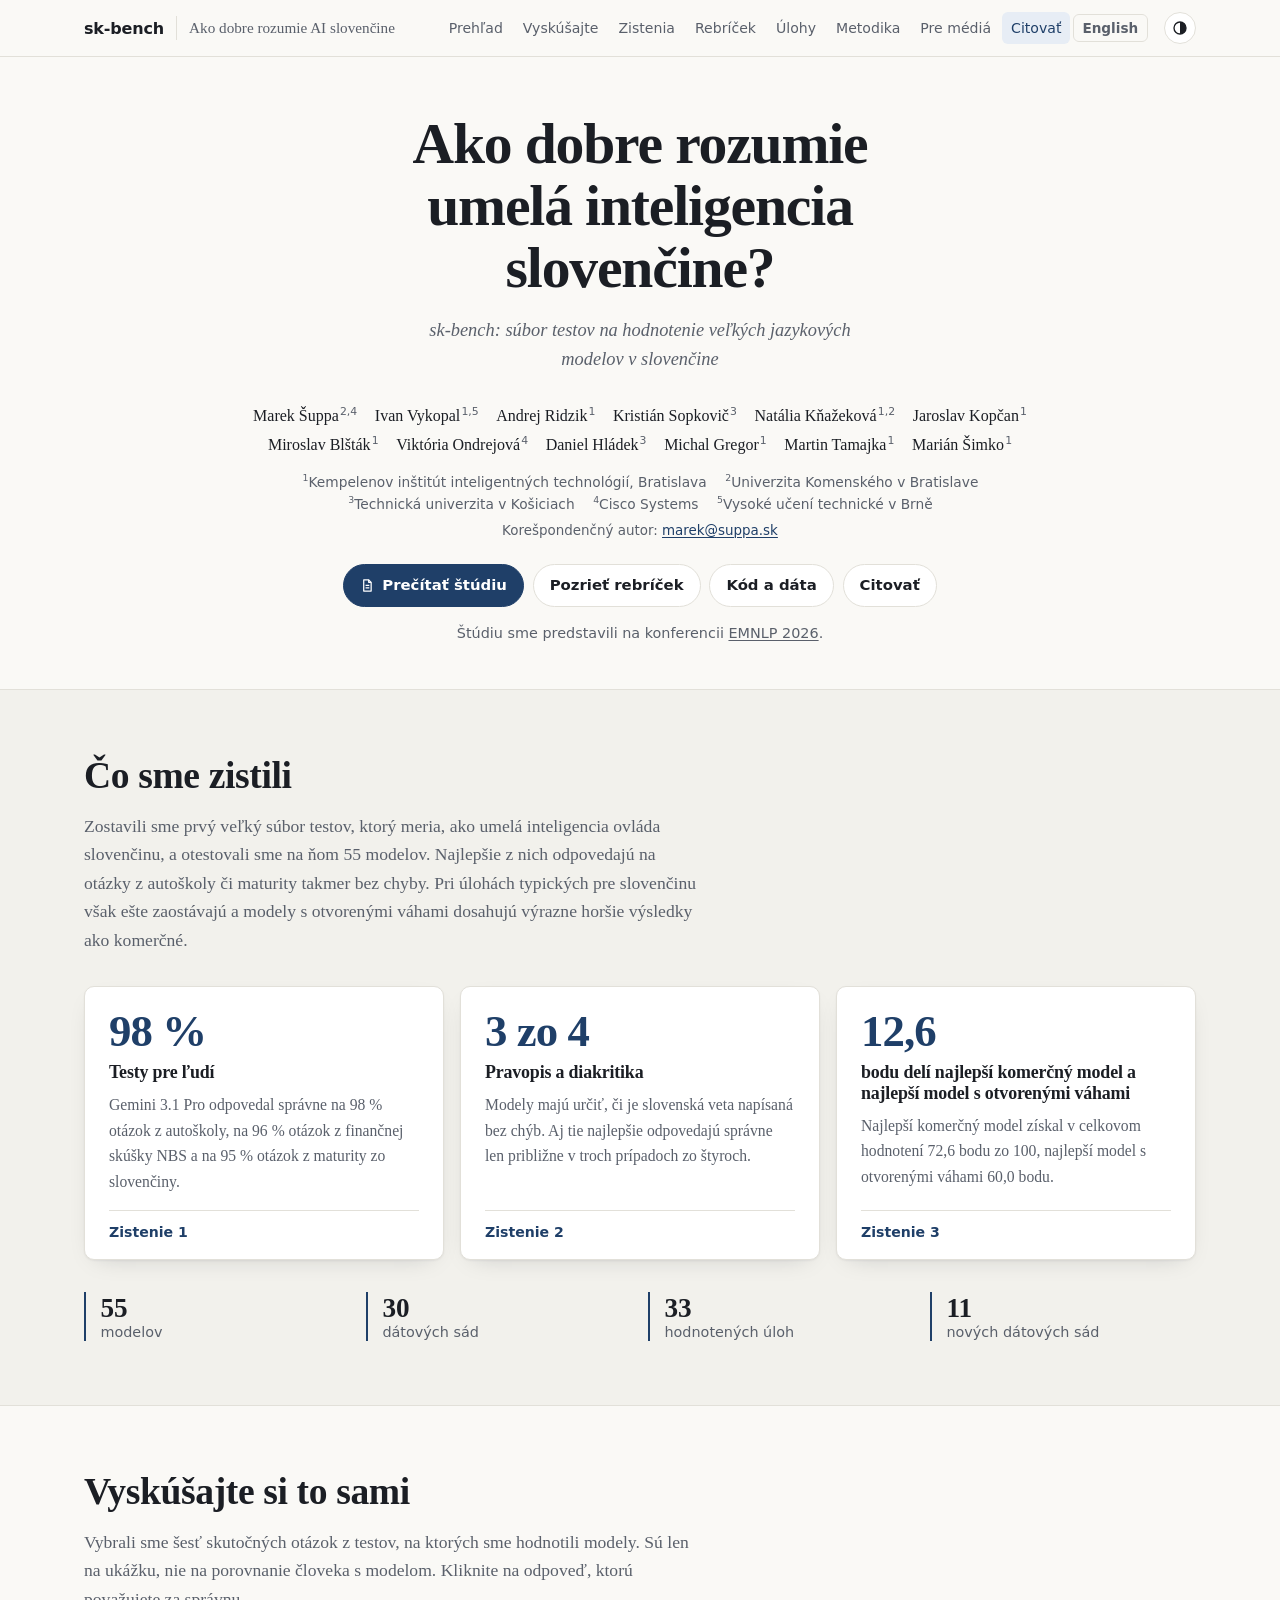
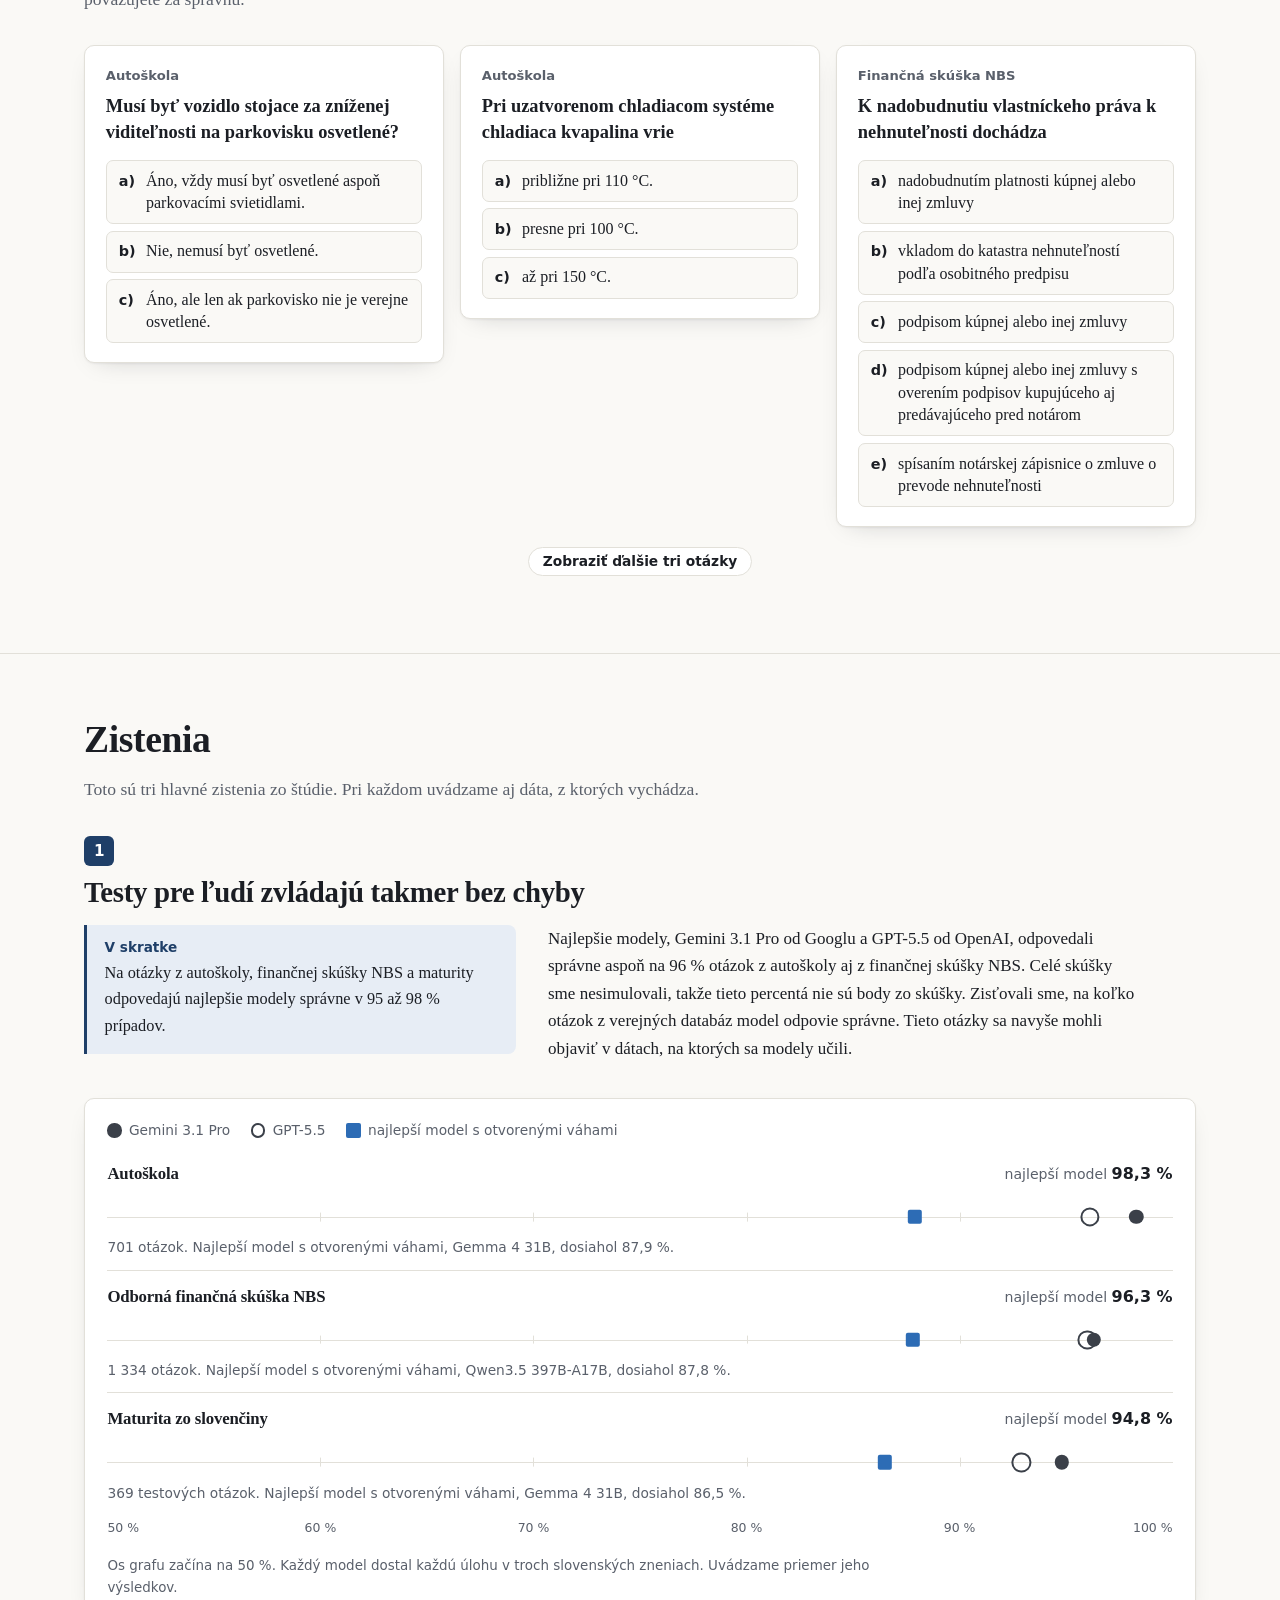
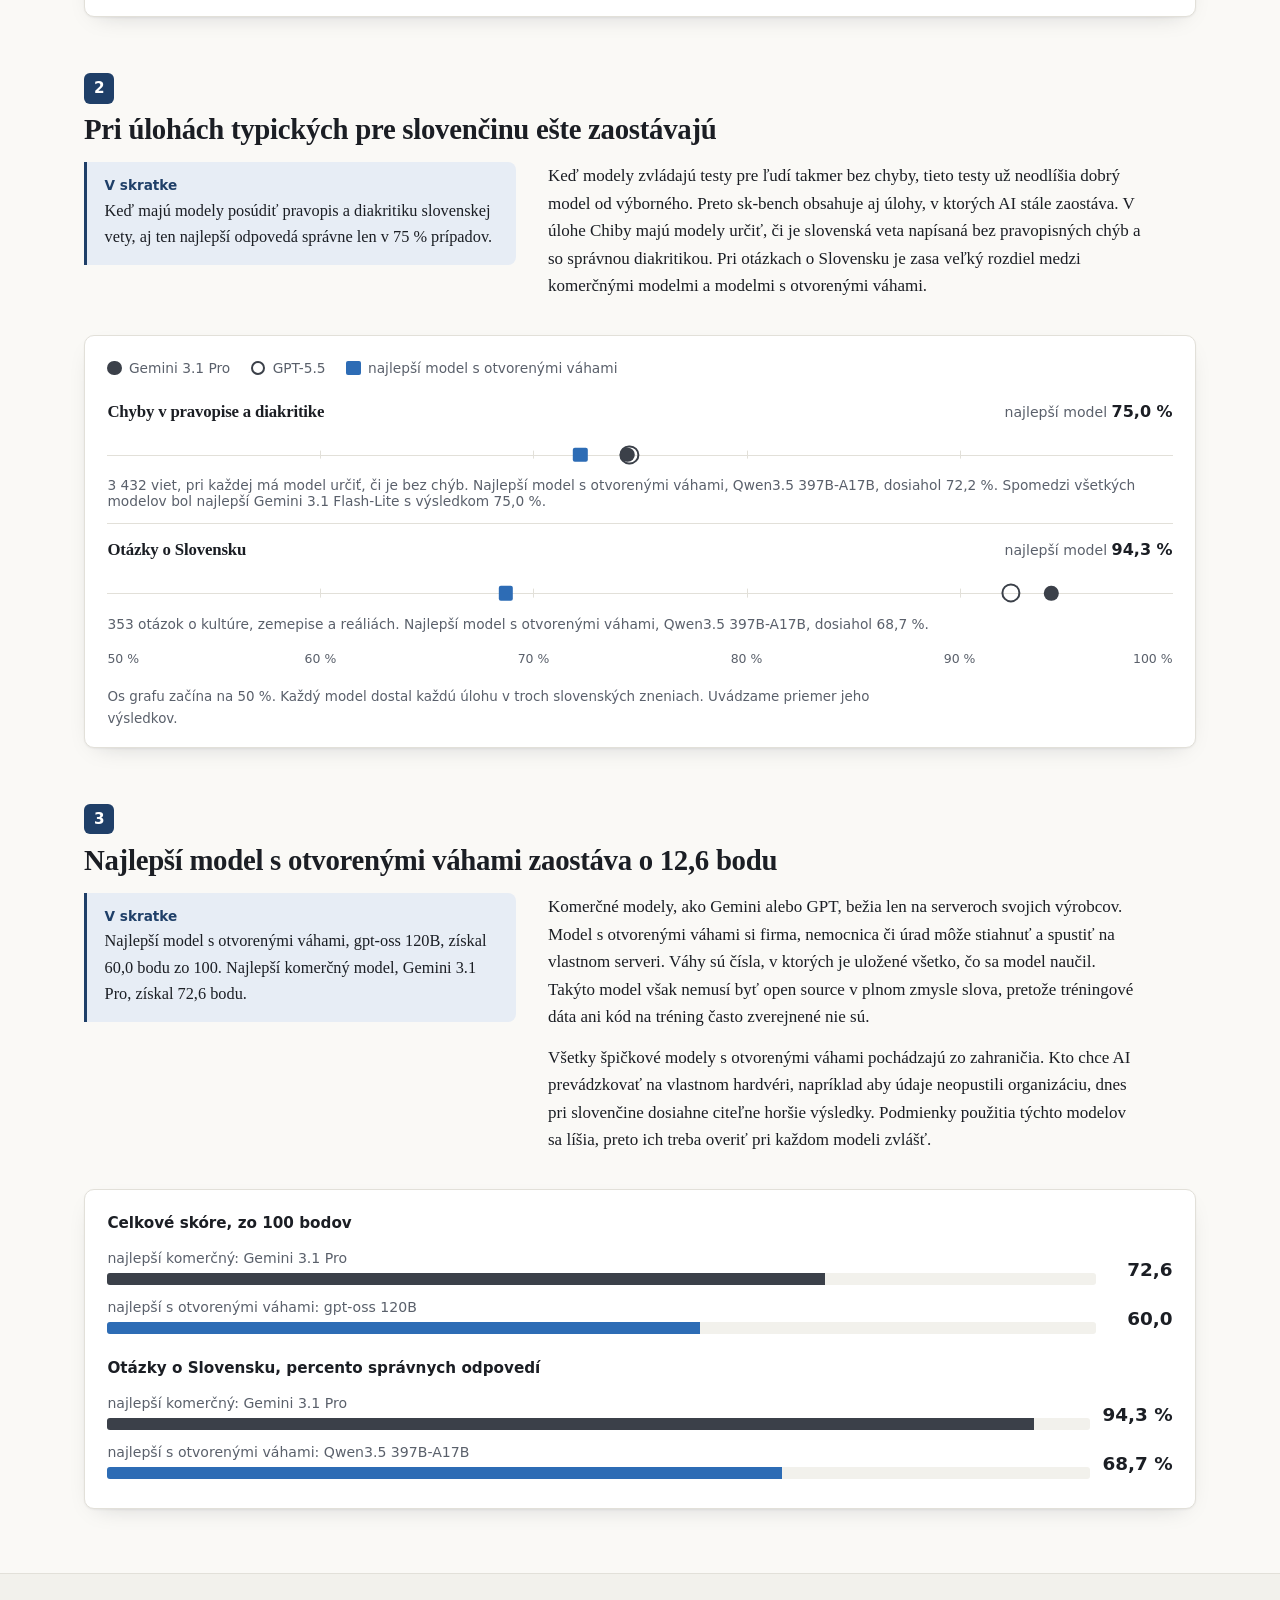
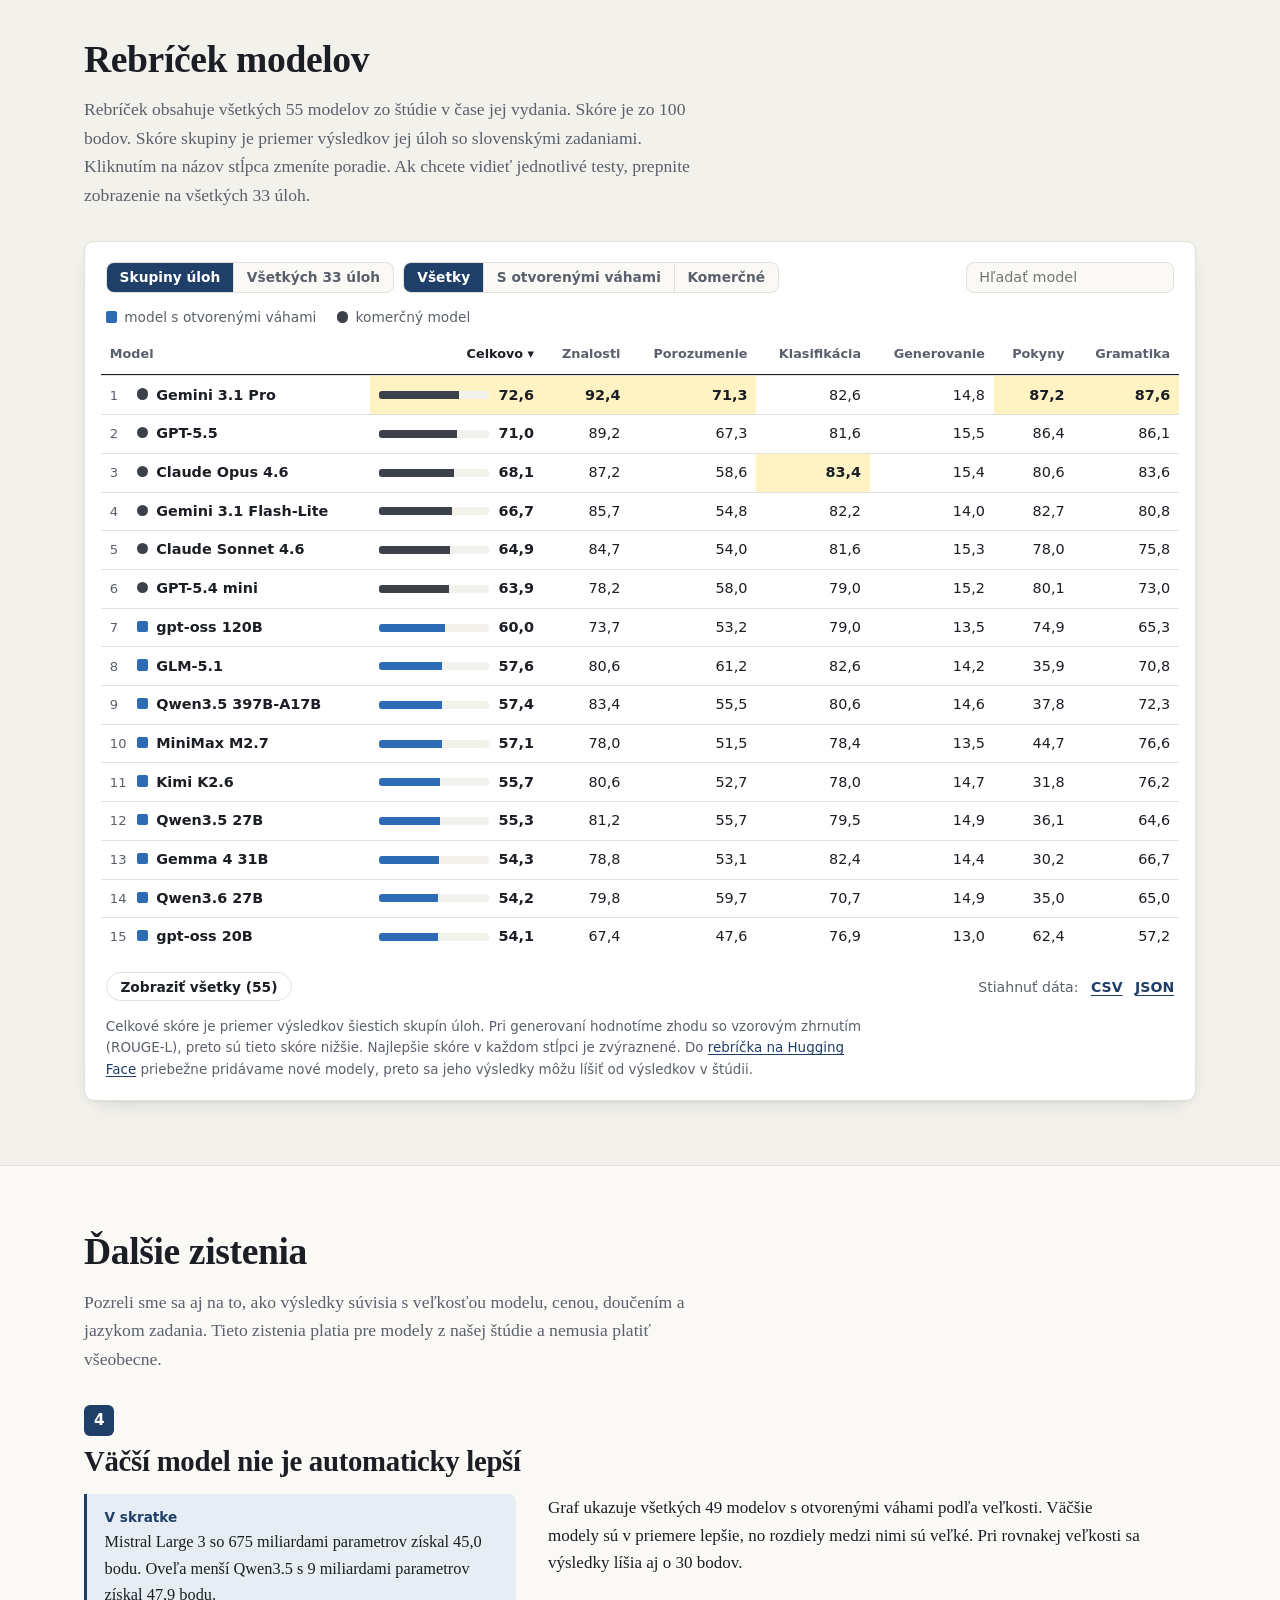
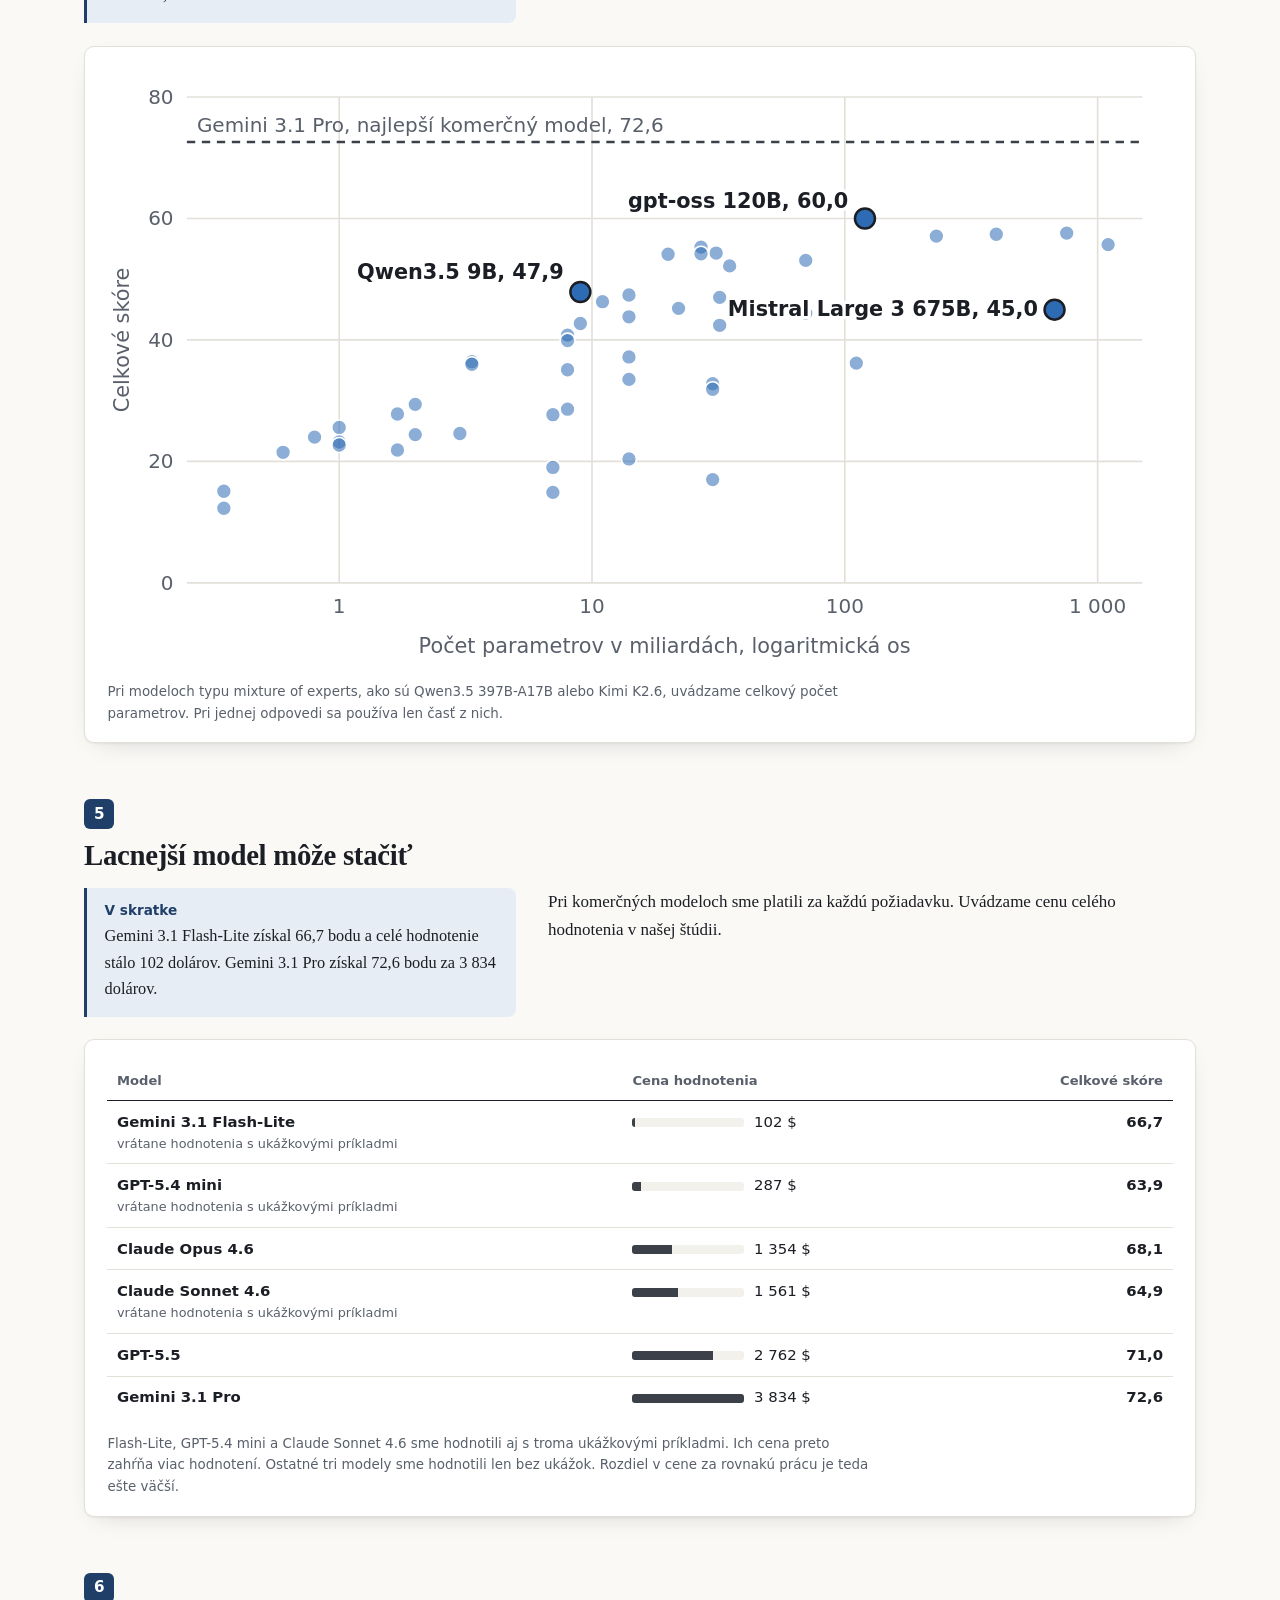
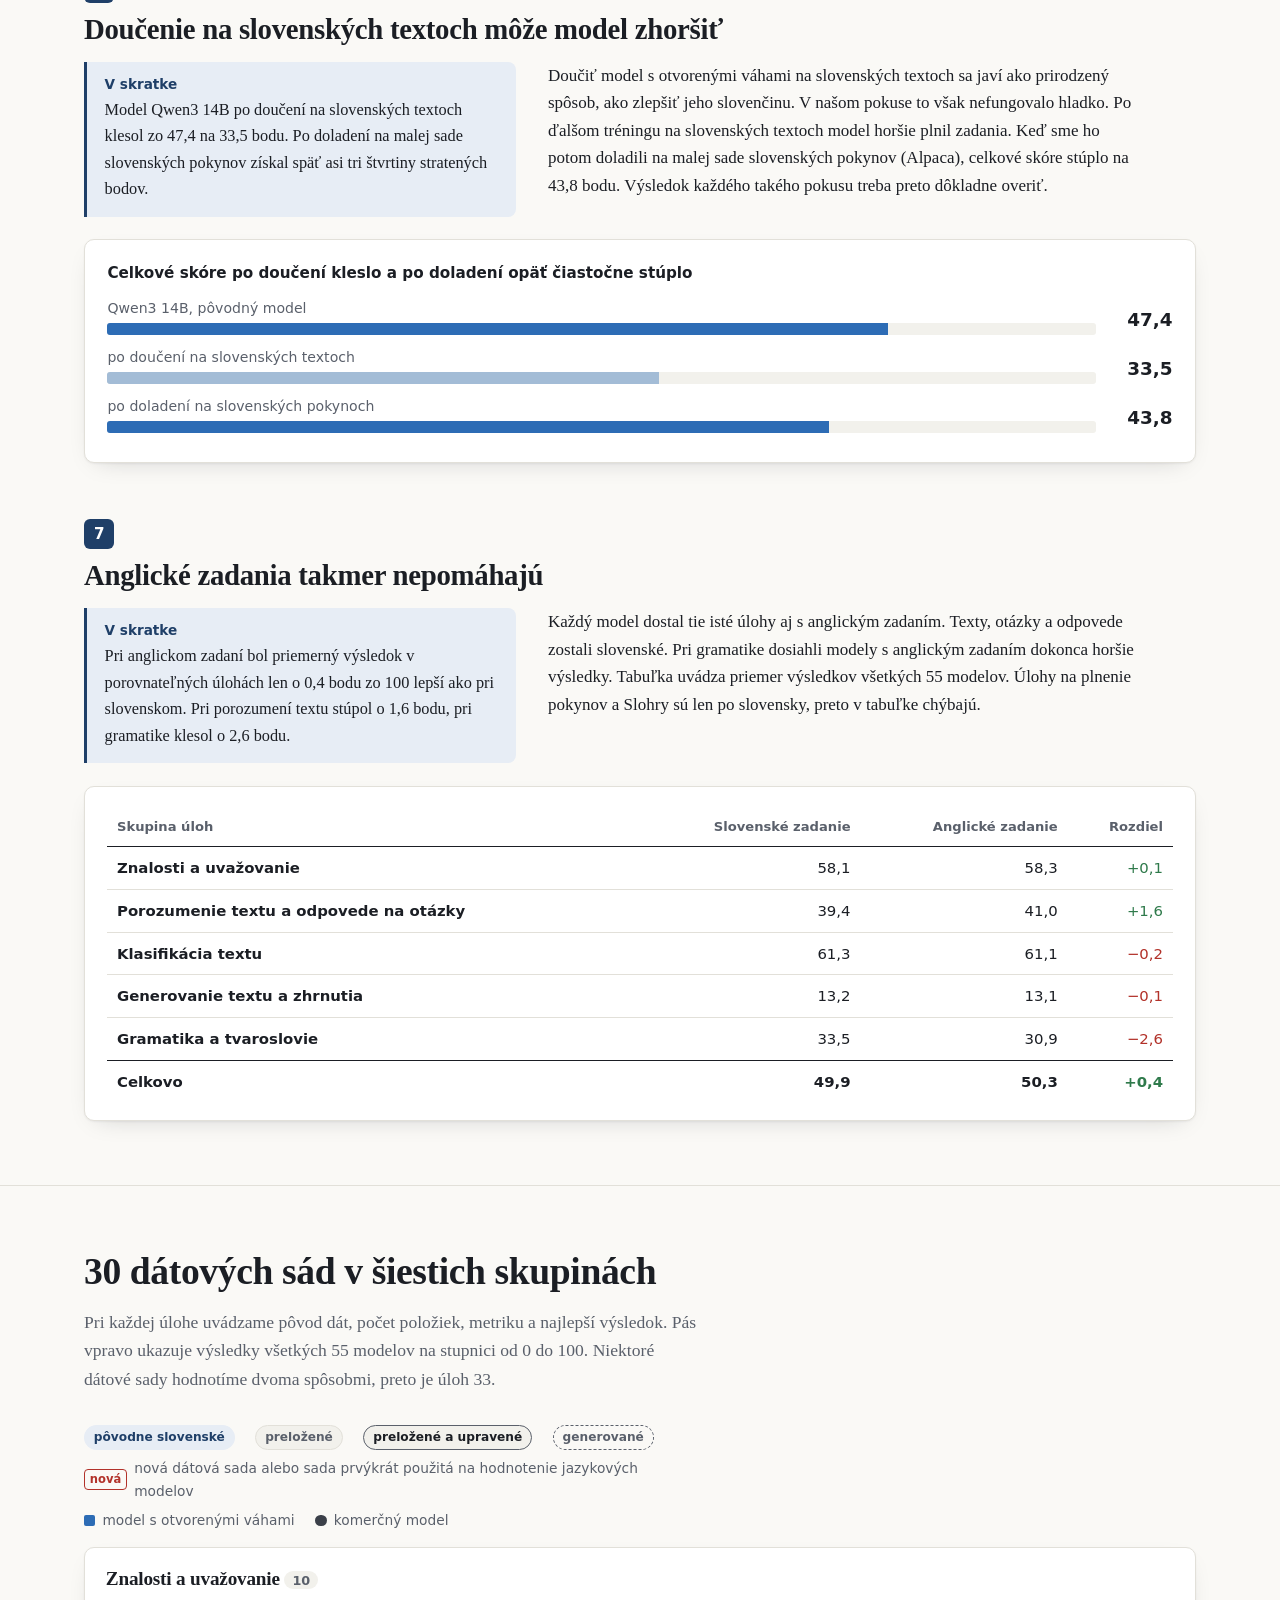
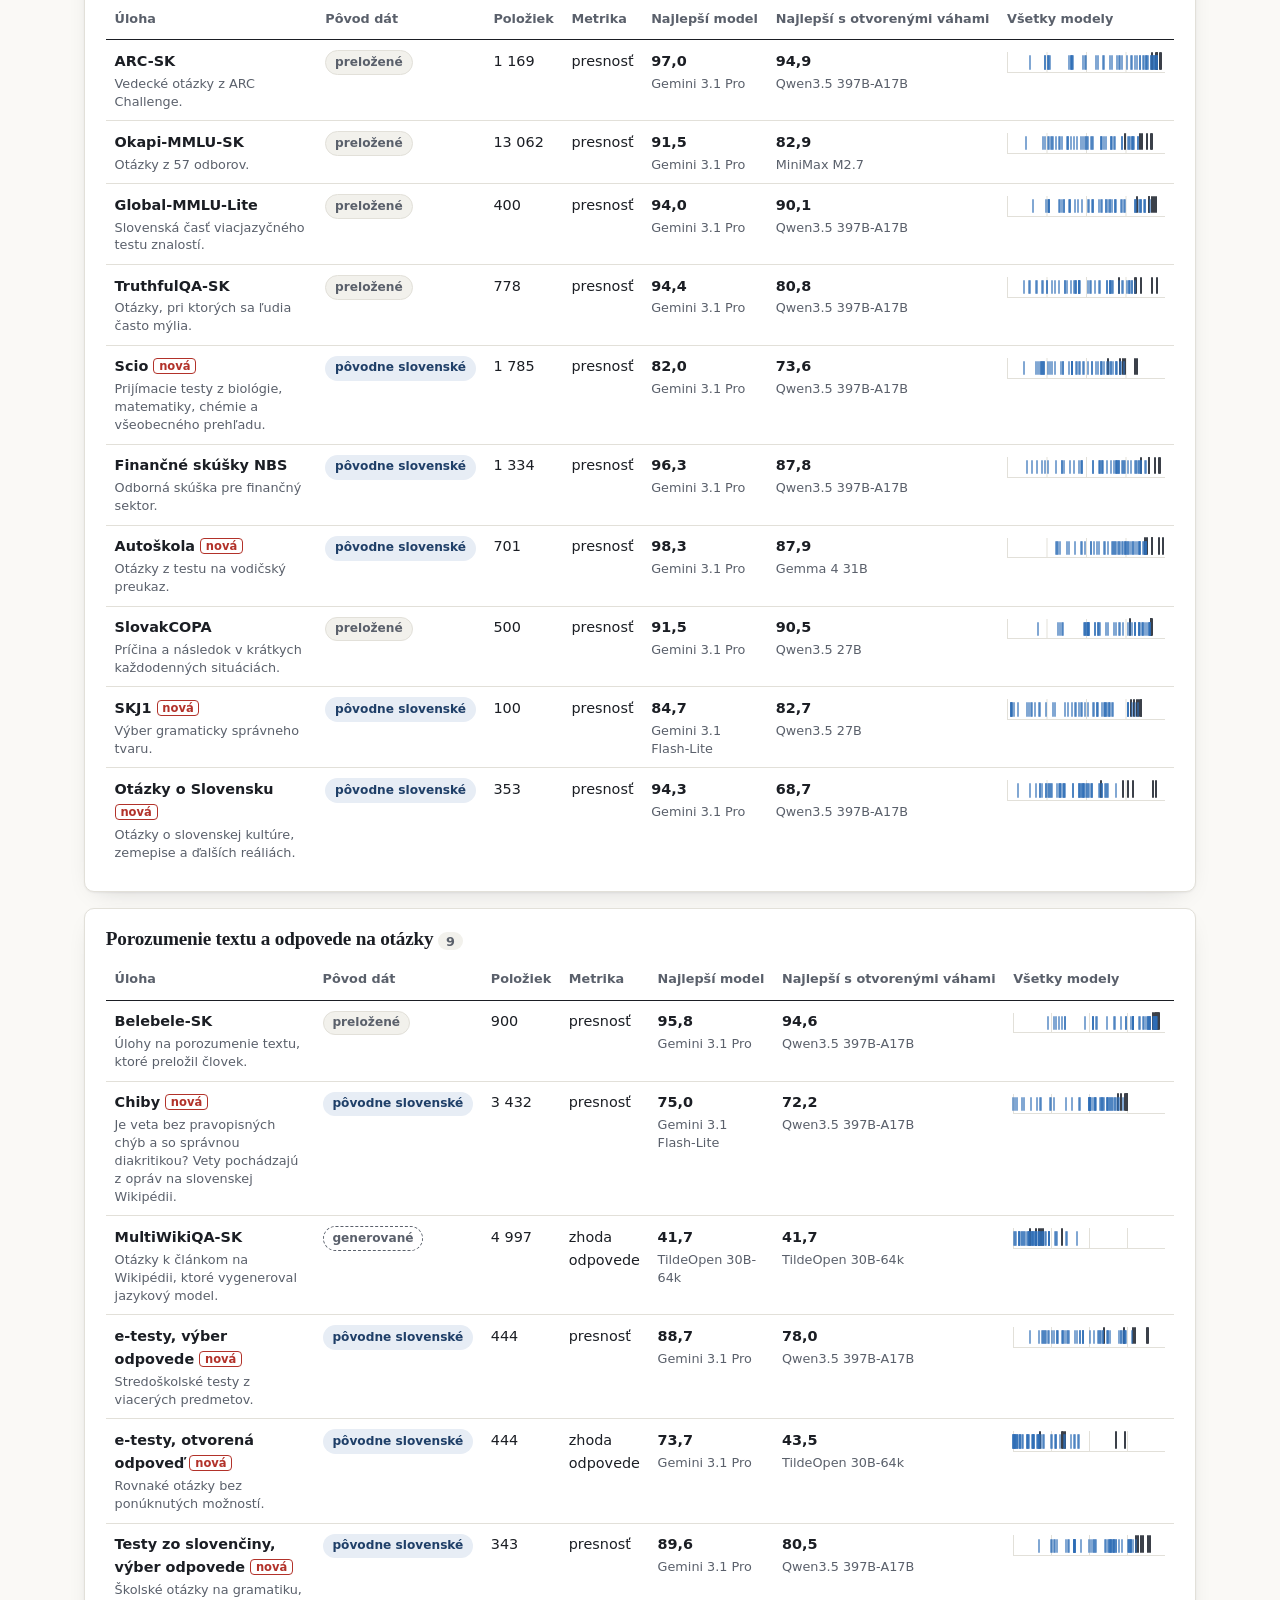
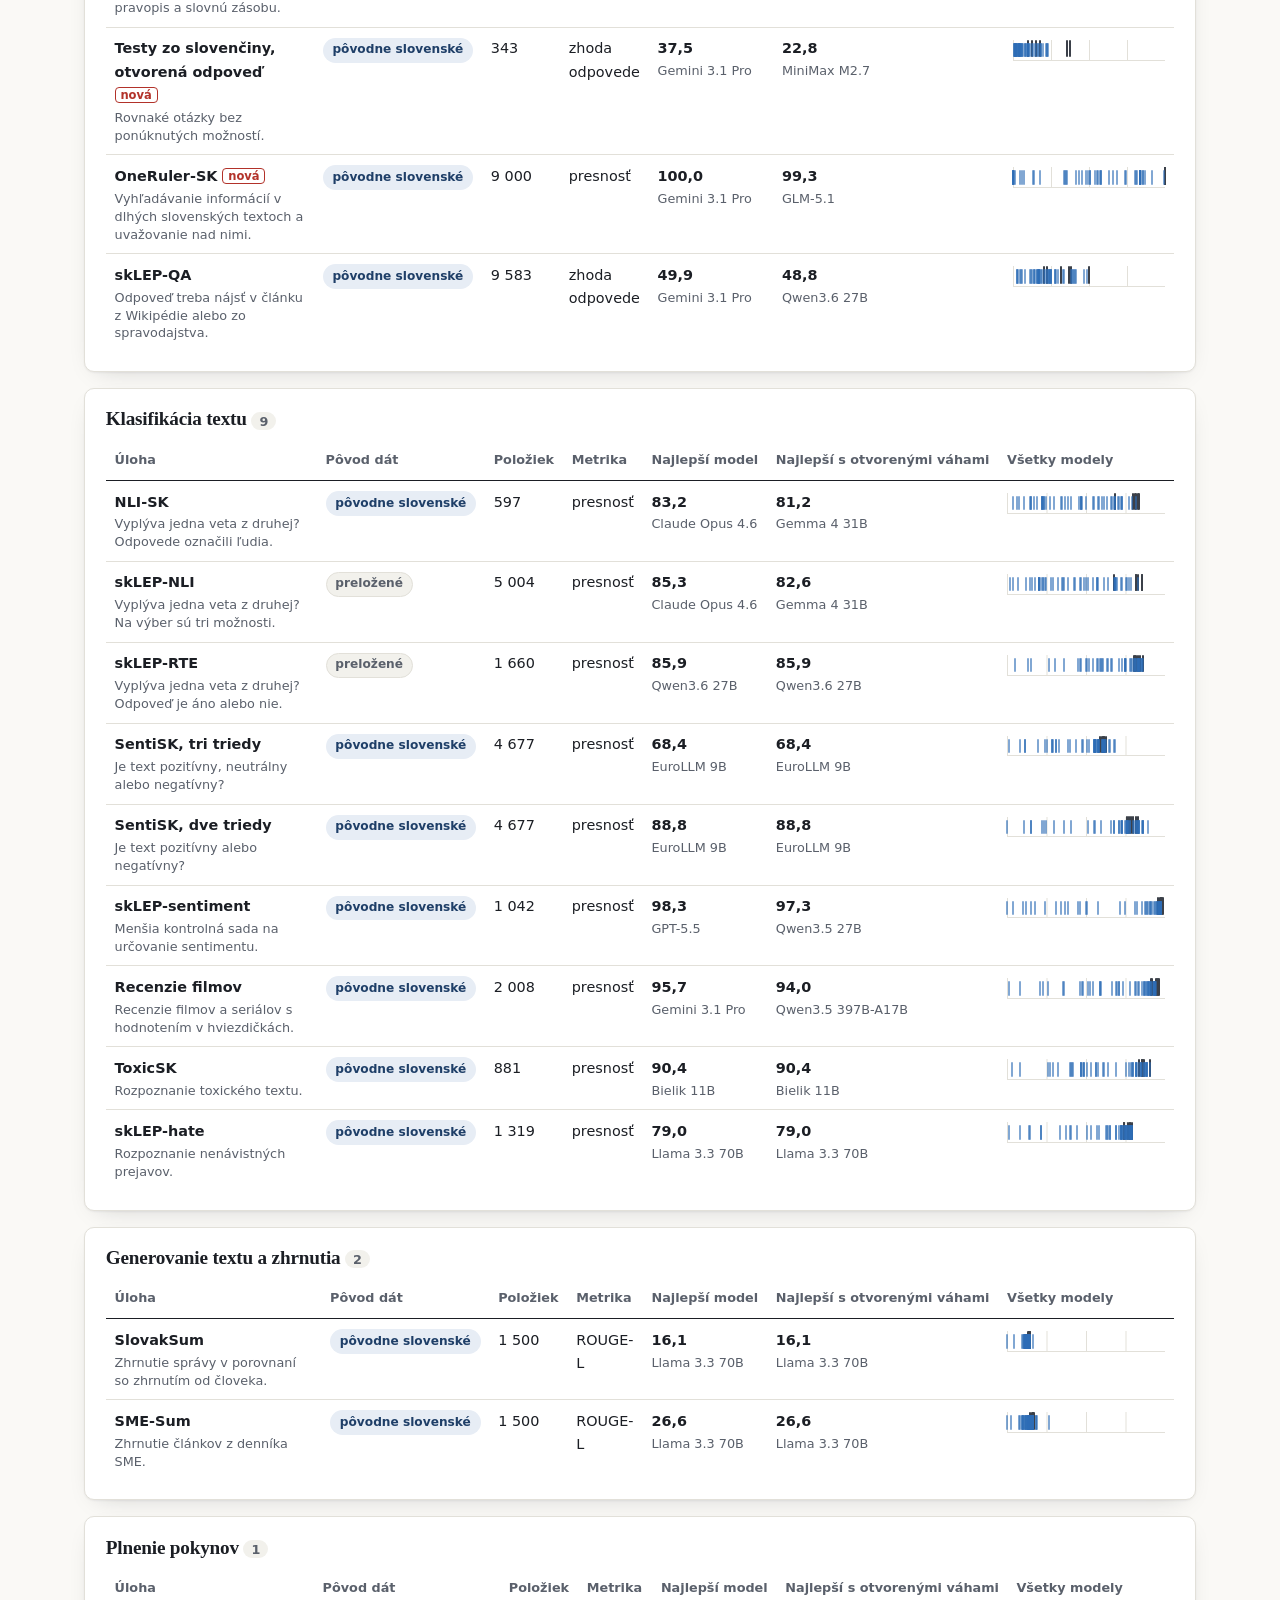
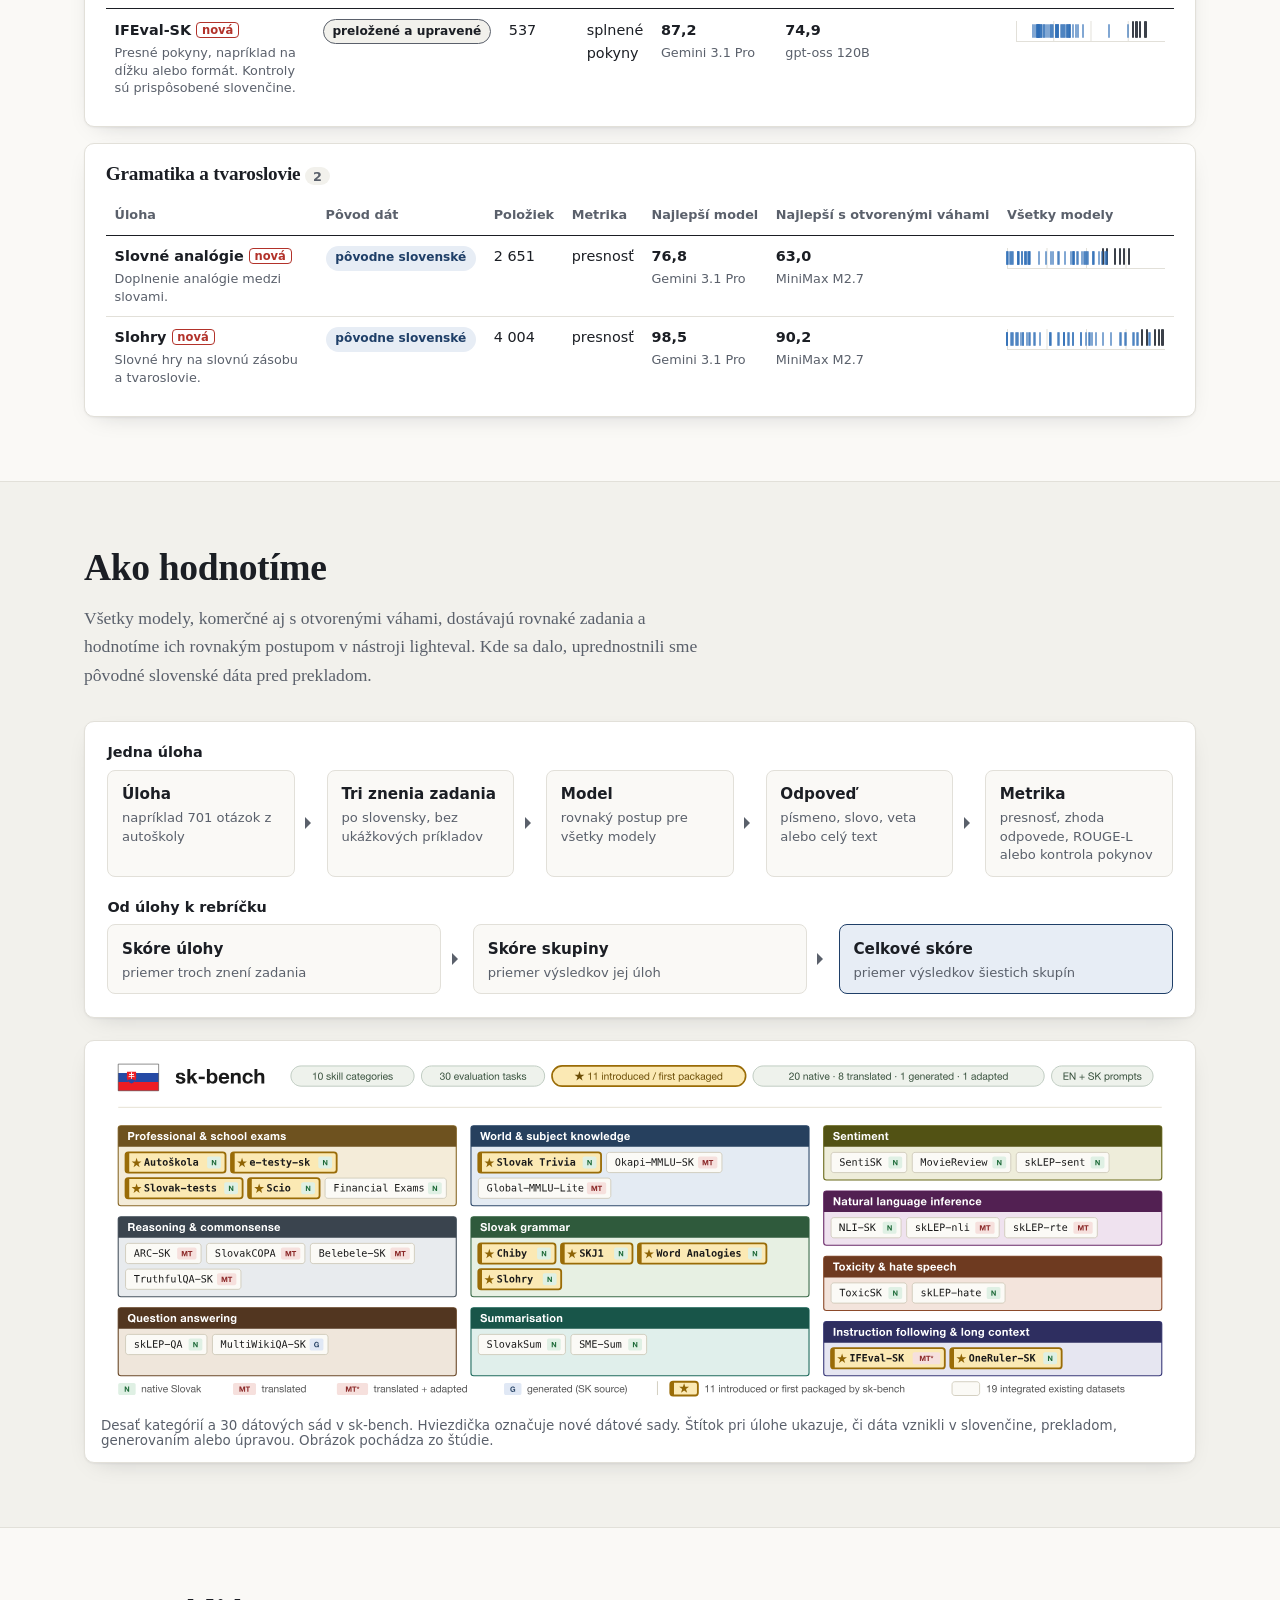
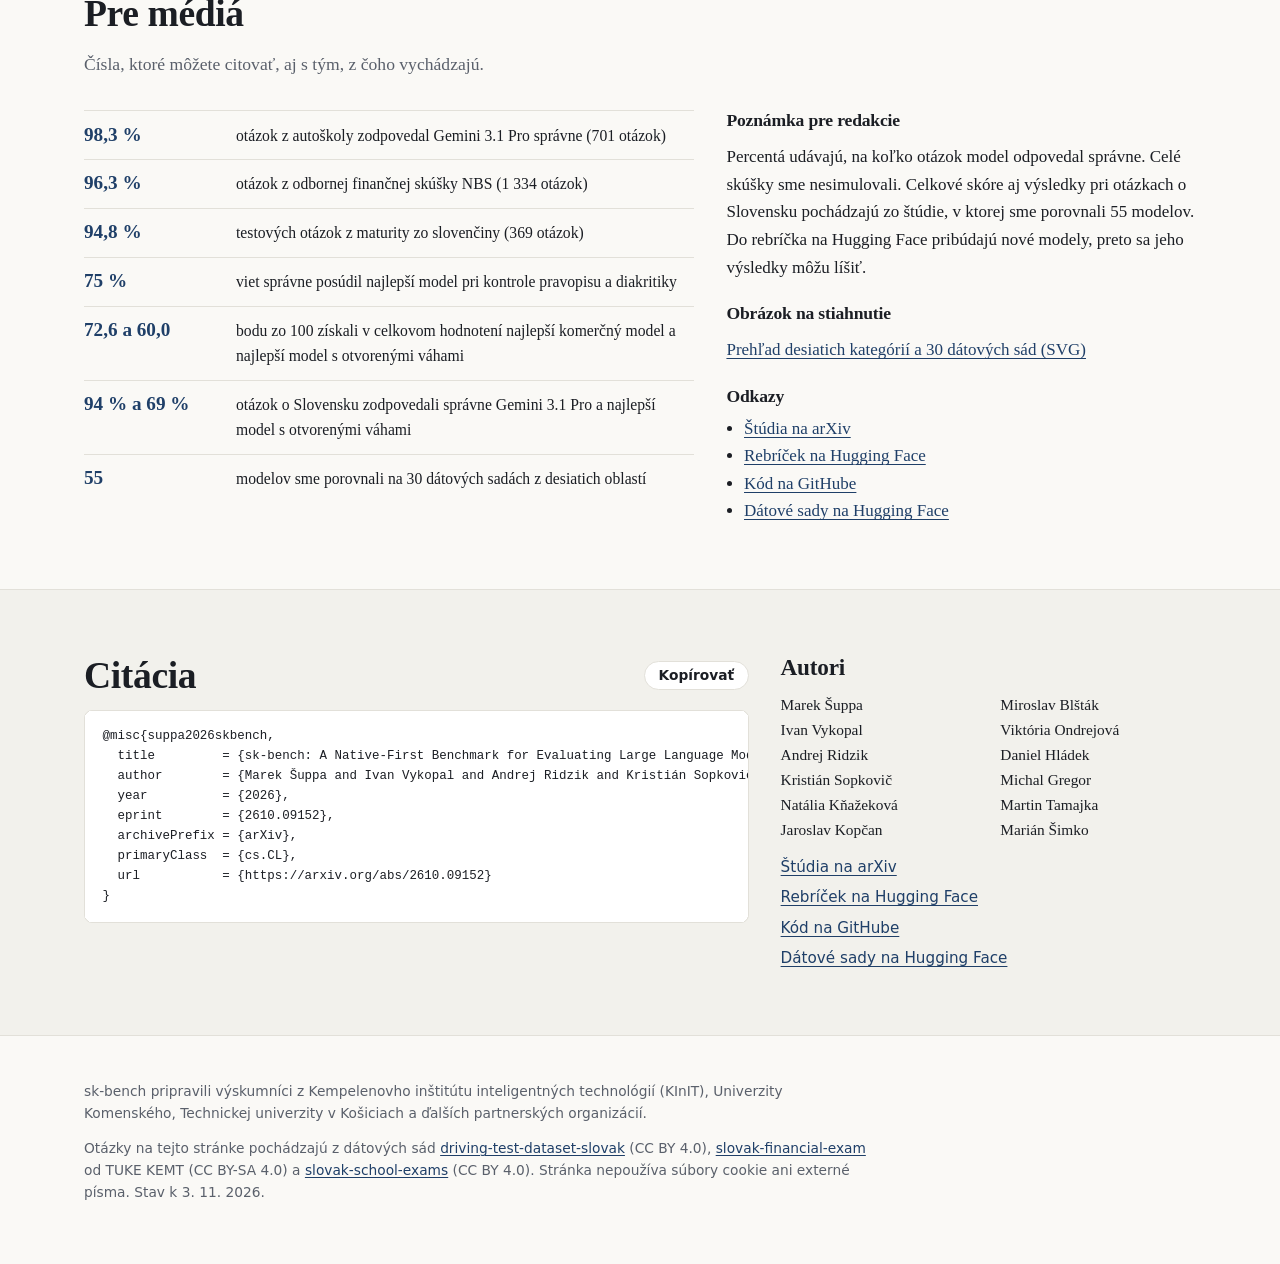
==== commit 7c9a3ee8: "deploy: use s otvorenými váhami in Slovak copy" ====
--- a/index.html
+++ b/index.html
@@ -364,8 +364,8 @@
 </div>
 
 <section class="block band" id="prehlad" aria-labelledby="prehlad-h"><div class="wrap">
-  <div class="sec-head"><h2 id="prehlad-h">Čo sme zistili</h2><p class="intro">Zostavili sme prvý veľký súbor testov, ktorý meria, ako umelá inteligencia ovláda slovenčinu, a otestovali sme na ňom 55 modelov. Najlepšie z nich odpovedajú na otázky z autoškoly či maturity takmer bez chyby. Pri úlohách typických pre slovenčinu však ešte zaostávajú a otvorené modely dosahujú výrazne horšie výsledky ako komerčné.</p></div>
-  <div class="cards"><article class="ocard card"><p class="big">98 %</p><h3>Testy pre ľudí</h3><p>Gemini 3.1 Pro odpovedal správne na 98 % otázok z autoškoly, na 96 % otázok z finančnej skúšky NBS a na 95 % otázok z maturity zo slovenčiny.</p><a href="#z1">Zistenie 1</a></article><article class="ocard card"><p class="big">3 zo 4</p><h3>Pravopis a diakritika</h3><p>Modely majú určiť, či je slovenská veta napísaná bez chýb. Aj tie najlepšie odpovedajú správne len približne v troch prípadoch zo štyroch.</p><a href="#z2">Zistenie 2</a></article><article class="ocard card"><p class="big">12,6</p><h3>bodu delí najlepší komerčný a najlepší otvorený model</h3><p>Najlepší komerčný model získal v celkovom hodnotení 72,6 bodu zo 100, najlepší otvorený 60,0 bodu.</p><a href="#z3">Zistenie 3</a></article></div>
+  <div class="sec-head"><h2 id="prehlad-h">Čo sme zistili</h2><p class="intro">Zostavili sme prvý veľký súbor testov, ktorý meria, ako umelá inteligencia ovláda slovenčinu, a otestovali sme na ňom 55 modelov. Najlepšie z nich odpovedajú na otázky z autoškoly či maturity takmer bez chyby. Pri úlohách typických pre slovenčinu však ešte zaostávajú a modely s otvorenými váhami dosahujú výrazne horšie výsledky ako komerčné.</p></div>
+  <div class="cards"><article class="ocard card"><p class="big">98 %</p><h3>Testy pre ľudí</h3><p>Gemini 3.1 Pro odpovedal správne na 98 % otázok z autoškoly, na 96 % otázok z finančnej skúšky NBS a na 95 % otázok z maturity zo slovenčiny.</p><a href="#z1">Zistenie 1</a></article><article class="ocard card"><p class="big">3 zo 4</p><h3>Pravopis a diakritika</h3><p>Modely majú určiť, či je slovenská veta napísaná bez chýb. Aj tie najlepšie odpovedajú správne len približne v troch prípadoch zo štyroch.</p><a href="#z2">Zistenie 2</a></article><article class="ocard card"><p class="big">12,6</p><h3>bodu delí najlepší komerčný model a najlepší model s otvorenými váhami</h3><p>Najlepší komerčný model získal v celkovom hodnotení 72,6 bodu zo 100, najlepší model s otvorenými váhami 60,0 bodu.</p><a href="#z3">Zistenie 3</a></article></div>
   <dl class="stats"><div><dt>55</dt><dd>modelov</dd></div><div><dt>30</dt><dd>dátových sád</dd></div><div><dt>33</dt><dd>hodnotených úloh</dd></div><div><dt>11</dt><dd>nových dátových sád</dd></div></dl>
 </div></section>
 
@@ -377,7 +377,7 @@
 
 <section class="block" id="zistenia" aria-labelledby="zistenia-h"><div class="wrap">
   <div class="sec-head"><h2 id="zistenia-h">Zistenia</h2><p class="intro">Toto sú tri hlavné zistenia zo štúdie. Pri každom uvádzame aj dáta, z ktorých vychádza.</p></div>
-  <div class="findings"><article class="finding" id="z1" aria-labelledby="z1-h"><p class="fnum"><span class="badge">1</span></p><h3 id="z1-h">Testy pre ľudí zvládajú takmer bez chyby</h3><div class="f-grid"><div class="brief"><p class="brief-h">V skratke</p><p>Na otázky z autoškoly, finančnej skúšky NBS a maturity odpovedajú najlepšie modely správne v 95 až 98 % prípadov.</p></div><div class="f-body"><p>Najlepšie modely, Gemini 3.1 Pro od Googlu a GPT-5.5 od OpenAI, odpovedali správne aspoň na 96 % otázok z autoškoly aj z finančnej skúšky NBS. Celé skúšky sme nesimulovali, takže tieto percentá nie sú body zo skúšky. Zisťovali sme, na koľko otázok z verejných databáz model odpovie správne. Tieto otázky sa navyše mohli objaviť v dátach, na ktorých sa modely učili.</p></div></div><div class="fig card"><p class="legend" aria-hidden="true"><span><i class="dot d-gem"></i>Gemini 3.1 Pro</span><span><i class="dot d-gpt"></i>GPT-5.5</span><span><i class="dot d-open"></i>najlepší otvorený model</span></p><div class="row"><div class="row-head"><h4>Autoškola</h4><span class="rtop">najlepší model <b>98,3 %</b></span></div><div class="track" role="img" aria-label="Autoškola: Gemini 3.1 Pro 98,3 %, GPT-5.5 96,1 %, najlepší otvorený model Gemma 4 31B 87,9 %"><i class="tick" style="left:20.00%"></i><i class="tick" style="left:40.00%"></i><i class="tick" style="left:60.00%"></i><i class="tick" style="left:80.00%"></i><i class="dot d-open" style="left:75.80%"></i><i class="dot d-gpt" style="left:92.20%"></i><i class="dot d-gem" style="left:96.60%"></i></div><p class="note">701 otázok. Najlepší otvorený model, Gemma 4 31B, dosiahol 87,9 %.</p></div><div class="row"><div class="row-head"><h4>Odborná finančná skúška NBS</h4><span class="rtop">najlepší model <b>96,3 %</b></span></div><div class="track" role="img" aria-label="Odborná finančná skúška NBS: Gemini 3.1 Pro 96,3 %, GPT-5.5 96,0 %, najlepší otvorený model Qwen3.5 397B-A17B 87,8 %"><i class="tick" style="left:20.00%"></i><i class="tick" style="left:40.00%"></i><i class="tick" style="left:60.00%"></i><i class="tick" style="left:80.00%"></i><i class="dot d-open" style="left:75.60%"></i><i class="dot d-gpt" style="left:92.00%"></i><i class="dot d-gem" style="left:92.60%"></i></div><p class="note">1 334 otázok. Najlepší otvorený model, Qwen3.5 397B-A17B, dosiahol 87,8 %.</p></div><div class="row"><div class="row-head"><h4>Maturita zo slovenčiny</h4><span class="rtop">najlepší model <b>94,8 %</b></span></div><div class="track" role="img" aria-label="Maturita zo slovenčiny: Gemini 3.1 Pro 94,8 %, GPT-5.5 92,9 %, najlepší otvorený model Gemma 4 31B 86,5 %"><i class="tick" style="left:20.00%"></i><i class="tick" style="left:40.00%"></i><i class="tick" style="left:60.00%"></i><i class="tick" style="left:80.00%"></i><i class="dot d-open" style="left:73.00%"></i><i class="dot d-gpt" style="left:85.80%"></i><i class="dot d-gem" style="left:89.60%"></i></div><p class="note">369 testových otázok. Najlepší otvorený model, Gemma 4 31B, dosiahol 86,5 %.</p></div><div class="axis" aria-hidden="true"><span style="left:0.00%">50 %</span><span style="left:20.00%">60 %</span><span style="left:40.00%">70 %</span><span style="left:60.00%">80 %</span><span style="left:80.00%">90 %</span><span style="left:100.00%">100 %</span></div><p class="fig-note">Os grafu začína na 50 %. Každý model dostal každú úlohu v troch slovenských zneniach. Uvádzame priemer jeho výsledkov.</p></div></article><article class="finding" id="z2" aria-labelledby="z2-h"><p class="fnum"><span class="badge">2</span></p><h3 id="z2-h">Pri úlohách typických pre slovenčinu ešte zaostávajú</h3><div class="f-grid"><div class="brief"><p class="brief-h">V skratke</p><p>Keď majú modely posúdiť pravopis a diakritiku slovenskej vety, aj ten najlepší odpovedá správne len v 75 % prípadov.</p></div><div class="f-body"><p>Keď modely zvládajú testy pre ľudí takmer bez chyby, tieto testy už neodlíšia dobrý model od výborného. Preto sk-bench obsahuje aj úlohy, v ktorých AI stále zaostáva. V úlohe Chiby majú modely určiť, či je slovenská veta napísaná bez pravopisných chýb a so správnou diakritikou. Pri otázkach o Slovensku je zasa veľký rozdiel medzi komerčnými a otvorenými modelmi.</p></div></div><div class="fig card"><p class="legend" aria-hidden="true"><span><i class="dot d-gem"></i>Gemini 3.1 Pro</span><span><i class="dot d-gpt"></i>GPT-5.5</span><span><i class="dot d-open"></i>najlepší otvorený model</span></p><div class="row"><div class="row-head"><h4>Chyby v pravopise a diakritike</h4><span class="rtop">najlepší model <b>75,0 %</b></span></div><div class="track" role="img" aria-label="Chyby v pravopise a diakritike: Gemini 3.1 Pro 74,4 %, GPT-5.5 74,5 %, najlepší otvorený model Qwen3.5 397B-A17B 72,2 %"><i class="tick" style="left:20.00%"></i><i class="tick" style="left:40.00%"></i><i class="tick" style="left:60.00%"></i><i class="tick" style="left:80.00%"></i><i class="dot d-open" style="left:44.40%"></i><i class="dot d-gpt" style="left:49.00%"></i><i class="dot d-gem" style="left:48.80%"></i></div><p class="note">3 432 viet, pri každej má model určiť, či je bez chýb. Najlepší otvorený model, Qwen3.5 397B-A17B, dosiahol 72,2 %. Spomedzi všetkých modelov bol najlepší Gemini 3.1 Flash-Lite s výsledkom 75,0 %.</p></div><div class="row"><div class="row-head"><h4>Otázky o Slovensku</h4><span class="rtop">najlepší model <b>94,3 %</b></span></div><div class="track" role="img" aria-label="Otázky o Slovensku: Gemini 3.1 Pro 94,3 %, GPT-5.5 92,4 %, najlepší otvorený model Qwen3.5 397B-A17B 68,7 %"><i class="tick" style="left:20.00%"></i><i class="tick" style="left:40.00%"></i><i class="tick" style="left:60.00%"></i><i class="tick" style="left:80.00%"></i><i class="dot d-open" style="left:37.40%"></i><i class="dot d-gpt" style="left:84.80%"></i><i class="dot d-gem" style="left:88.60%"></i></div><p class="note">353 otázok o kultúre, zemepise a reáliách. Najlepší otvorený model, Qwen3.5 397B-A17B, dosiahol 68,7 %.</p></div><div class="axis" aria-hidden="true"><span style="left:0.00%">50 %</span><span style="left:20.00%">60 %</span><span style="left:40.00%">70 %</span><span style="left:60.00%">80 %</span><span style="left:80.00%">90 %</span><span style="left:100.00%">100 %</span></div><p class="fig-note">Os grafu začína na 50 %. Každý model dostal každú úlohu v troch slovenských zneniach. Uvádzame priemer jeho výsledkov.</p></div></article><article class="finding" id="z3" aria-labelledby="z3-h"><p class="fnum"><span class="badge">3</span></p><h3 id="z3-h">Najlepší otvorený model zaostáva o 12,6 bodu</h3><div class="f-grid"><div class="brief"><p class="brief-h">V skratke</p><p>Najlepší otvorený model, gpt-oss 120B, získal 60,0 bodu zo 100. Najlepší komerčný model, Gemini 3.1 Pro, získal 72,6 bodu.</p></div><div class="f-body"><p>Komerčné modely, ako Gemini alebo GPT, bežia len na serveroch svojich výrobcov. Otvorený model si firma, nemocnica či úrad môže stiahnuť a spustiť na vlastnom serveri.</p><p>Všetky špičkové otvorené modely pochádzajú zo zahraničia. Kto chce AI prevádzkovať na vlastnom hardvéri, napríklad aby údaje neopustili organizáciu, dnes pri slovenčine dosiahne citeľne horšie výsledky. Podmienky použitia otvorených modelov sa líšia, preto ich treba overiť pri každom modeli zvlášť.</p></div></div><div class="fig card"><div class="bars"><p class=bars-title>Celkové skóre, zo 100 bodov</p><div class="bar"><span class="bar-label">najlepší komerčný: Gemini 3.1 Pro</span><span class="bar-track"><i class="b-com" style="width:72.6%"></i></span><span class="bar-val">72,6</span></div><div class="bar"><span class="bar-label">najlepší otvorený: gpt-oss 120B</span><span class="bar-track"><i class="b-open" style="width:60.0%"></i></span><span class="bar-val">60,0</span></div></div><div class="bars"><p class=bars-title>Otázky o Slovensku, percento správnych odpovedí</p><div class="bar"><span class="bar-label">najlepší komerčný: Gemini 3.1 Pro</span><span class="bar-track"><i class="b-com" style="width:94.3%"></i></span><span class="bar-val">94,3 %</span></div><div class="bar"><span class="bar-label">najlepší otvorený: Qwen3.5 397B-A17B</span><span class="bar-track"><i class="b-open" style="width:68.7%"></i></span><span class="bar-val">68,7 %</span></div></div></div></article></div>
+  <div class="findings"><article class="finding" id="z1" aria-labelledby="z1-h"><p class="fnum"><span class="badge">1</span></p><h3 id="z1-h">Testy pre ľudí zvládajú takmer bez chyby</h3><div class="f-grid"><div class="brief"><p class="brief-h">V skratke</p><p>Na otázky z autoškoly, finančnej skúšky NBS a maturity odpovedajú najlepšie modely správne v 95 až 98 % prípadov.</p></div><div class="f-body"><p>Najlepšie modely, Gemini 3.1 Pro od Googlu a GPT-5.5 od OpenAI, odpovedali správne aspoň na 96 % otázok z autoškoly aj z finančnej skúšky NBS. Celé skúšky sme nesimulovali, takže tieto percentá nie sú body zo skúšky. Zisťovali sme, na koľko otázok z verejných databáz model odpovie správne. Tieto otázky sa navyše mohli objaviť v dátach, na ktorých sa modely učili.</p></div></div><div class="fig card"><p class="legend" aria-hidden="true"><span><i class="dot d-gem"></i>Gemini 3.1 Pro</span><span><i class="dot d-gpt"></i>GPT-5.5</span><span><i class="dot d-open"></i>najlepší model s otvorenými váhami</span></p><div class="row"><div class="row-head"><h4>Autoškola</h4><span class="rtop">najlepší model <b>98,3 %</b></span></div><div class="track" role="img" aria-label="Autoškola: Gemini 3.1 Pro 98,3 %, GPT-5.5 96,1 %, najlepší model s otvorenými váhami Gemma 4 31B 87,9 %"><i class="tick" style="left:20.00%"></i><i class="tick" style="left:40.00%"></i><i class="tick" style="left:60.00%"></i><i class="tick" style="left:80.00%"></i><i class="dot d-open" style="left:75.80%"></i><i class="dot d-gpt" style="left:92.20%"></i><i class="dot d-gem" style="left:96.60%"></i></div><p class="note">701 otázok. Najlepší model s otvorenými váhami, Gemma 4 31B, dosiahol 87,9 %.</p></div><div class="row"><div class="row-head"><h4>Odborná finančná skúška NBS</h4><span class="rtop">najlepší model <b>96,3 %</b></span></div><div class="track" role="img" aria-label="Odborná finančná skúška NBS: Gemini 3.1 Pro 96,3 %, GPT-5.5 96,0 %, najlepší model s otvorenými váhami Qwen3.5 397B-A17B 87,8 %"><i class="tick" style="left:20.00%"></i><i class="tick" style="left:40.00%"></i><i class="tick" style="left:60.00%"></i><i class="tick" style="left:80.00%"></i><i class="dot d-open" style="left:75.60%"></i><i class="dot d-gpt" style="left:92.00%"></i><i class="dot d-gem" style="left:92.60%"></i></div><p class="note">1 334 otázok. Najlepší model s otvorenými váhami, Qwen3.5 397B-A17B, dosiahol 87,8 %.</p></div><div class="row"><div class="row-head"><h4>Maturita zo slovenčiny</h4><span class="rtop">najlepší model <b>94,8 %</b></span></div><div class="track" role="img" aria-label="Maturita zo slovenčiny: Gemini 3.1 Pro 94,8 %, GPT-5.5 92,9 %, najlepší model s otvorenými váhami Gemma 4 31B 86,5 %"><i class="tick" style="left:20.00%"></i><i class="tick" style="left:40.00%"></i><i class="tick" style="left:60.00%"></i><i class="tick" style="left:80.00%"></i><i class="dot d-open" style="left:73.00%"></i><i class="dot d-gpt" style="left:85.80%"></i><i class="dot d-gem" style="left:89.60%"></i></div><p class="note">369 testových otázok. Najlepší model s otvorenými váhami, Gemma 4 31B, dosiahol 86,5 %.</p></div><div class="axis" aria-hidden="true"><span style="left:0.00%">50 %</span><span style="left:20.00%">60 %</span><span style="left:40.00%">70 %</span><span style="left:60.00%">80 %</span><span style="left:80.00%">90 %</span><span style="left:100.00%">100 %</span></div><p class="fig-note">Os grafu začína na 50 %. Každý model dostal každú úlohu v troch slovenských zneniach. Uvádzame priemer jeho výsledkov.</p></div></article><article class="finding" id="z2" aria-labelledby="z2-h"><p class="fnum"><span class="badge">2</span></p><h3 id="z2-h">Pri úlohách typických pre slovenčinu ešte zaostávajú</h3><div class="f-grid"><div class="brief"><p class="brief-h">V skratke</p><p>Keď majú modely posúdiť pravopis a diakritiku slovenskej vety, aj ten najlepší odpovedá správne len v 75 % prípadov.</p></div><div class="f-body"><p>Keď modely zvládajú testy pre ľudí takmer bez chyby, tieto testy už neodlíšia dobrý model od výborného. Preto sk-bench obsahuje aj úlohy, v ktorých AI stále zaostáva. V úlohe Chiby majú modely určiť, či je slovenská veta napísaná bez pravopisných chýb a so správnou diakritikou. Pri otázkach o Slovensku je zasa veľký rozdiel medzi komerčnými modelmi a modelmi s otvorenými váhami.</p></div></div><div class="fig card"><p class="legend" aria-hidden="true"><span><i class="dot d-gem"></i>Gemini 3.1 Pro</span><span><i class="dot d-gpt"></i>GPT-5.5</span><span><i class="dot d-open"></i>najlepší model s otvorenými váhami</span></p><div class="row"><div class="row-head"><h4>Chyby v pravopise a diakritike</h4><span class="rtop">najlepší model <b>75,0 %</b></span></div><div class="track" role="img" aria-label="Chyby v pravopise a diakritike: Gemini 3.1 Pro 74,4 %, GPT-5.5 74,5 %, najlepší model s otvorenými váhami Qwen3.5 397B-A17B 72,2 %"><i class="tick" style="left:20.00%"></i><i class="tick" style="left:40.00%"></i><i class="tick" style="left:60.00%"></i><i class="tick" style="left:80.00%"></i><i class="dot d-open" style="left:44.40%"></i><i class="dot d-gpt" style="left:49.00%"></i><i class="dot d-gem" style="left:48.80%"></i></div><p class="note">3 432 viet, pri každej má model určiť, či je bez chýb. Najlepší model s otvorenými váhami, Qwen3.5 397B-A17B, dosiahol 72,2 %. Spomedzi všetkých modelov bol najlepší Gemini 3.1 Flash-Lite s výsledkom 75,0 %.</p></div><div class="row"><div class="row-head"><h4>Otázky o Slovensku</h4><span class="rtop">najlepší model <b>94,3 %</b></span></div><div class="track" role="img" aria-label="Otázky o Slovensku: Gemini 3.1 Pro 94,3 %, GPT-5.5 92,4 %, najlepší model s otvorenými váhami Qwen3.5 397B-A17B 68,7 %"><i class="tick" style="left:20.00%"></i><i class="tick" style="left:40.00%"></i><i class="tick" style="left:60.00%"></i><i class="tick" style="left:80.00%"></i><i class="dot d-open" style="left:37.40%"></i><i class="dot d-gpt" style="left:84.80%"></i><i class="dot d-gem" style="left:88.60%"></i></div><p class="note">353 otázok o kultúre, zemepise a reáliách. Najlepší model s otvorenými váhami, Qwen3.5 397B-A17B, dosiahol 68,7 %.</p></div><div class="axis" aria-hidden="true"><span style="left:0.00%">50 %</span><span style="left:20.00%">60 %</span><span style="left:40.00%">70 %</span><span style="left:60.00%">80 %</span><span style="left:80.00%">90 %</span><span style="left:100.00%">100 %</span></div><p class="fig-note">Os grafu začína na 50 %. Každý model dostal každú úlohu v troch slovenských zneniach. Uvádzame priemer jeho výsledkov.</p></div></article><article class="finding" id="z3" aria-labelledby="z3-h"><p class="fnum"><span class="badge">3</span></p><h3 id="z3-h">Najlepší model s otvorenými váhami zaostáva o 12,6 bodu</h3><div class="f-grid"><div class="brief"><p class="brief-h">V skratke</p><p>Najlepší model s otvorenými váhami, gpt-oss 120B, získal 60,0 bodu zo 100. Najlepší komerčný model, Gemini 3.1 Pro, získal 72,6 bodu.</p></div><div class="f-body"><p>Komerčné modely, ako Gemini alebo GPT, bežia len na serveroch svojich výrobcov. Model s otvorenými váhami si firma, nemocnica či úrad môže stiahnuť a spustiť na vlastnom serveri. Váhy sú čísla, v ktorých je uložené všetko, čo sa model naučil. Takýto model však nemusí byť open source v plnom zmysle slova, pretože tréningové dáta ani kód na tréning často zverejnené nie sú.</p><p>Všetky špičkové modely s otvorenými váhami pochádzajú zo zahraničia. Kto chce AI prevádzkovať na vlastnom hardvéri, napríklad aby údaje neopustili organizáciu, dnes pri slovenčine dosiahne citeľne horšie výsledky. Podmienky použitia týchto modelov sa líšia, preto ich treba overiť pri každom modeli zvlášť.</p></div></div><div class="fig card"><div class="bars"><p class=bars-title>Celkové skóre, zo 100 bodov</p><div class="bar"><span class="bar-label">najlepší komerčný: Gemini 3.1 Pro</span><span class="bar-track"><i class="b-com" style="width:72.6%"></i></span><span class="bar-val">72,6</span></div><div class="bar"><span class="bar-label">najlepší s otvorenými váhami: gpt-oss 120B</span><span class="bar-track"><i class="b-open" style="width:60.0%"></i></span><span class="bar-val">60,0</span></div></div><div class="bars"><p class=bars-title>Otázky o Slovensku, percento správnych odpovedí</p><div class="bar"><span class="bar-label">najlepší komerčný: Gemini 3.1 Pro</span><span class="bar-track"><i class="b-com" style="width:94.3%"></i></span><span class="bar-val">94,3 %</span></div><div class="bar"><span class="bar-label">najlepší s otvorenými váhami: Qwen3.5 397B-A17B</span><span class="bar-track"><i class="b-open" style="width:68.7%"></i></span><span class="bar-val">68,7 %</span></div></div></div></article></div>
 </div></section>
 
 <section class="block band" id="rebricek" aria-labelledby="rebricek-h"><div class="wrap">
@@ -385,14 +385,14 @@
   <div class="lb card" data-show="15" data-more="Zobraziť všetky ({n})" data-less="Zobraziť menej" data-view="groups">
       <div class="lb-tools">
         <div class="seg" role="group" aria-label="Zobrazenie"><button type="button" data-view="groups" aria-pressed="true">Skupiny úloh</button><button type="button" data-view="tasks" aria-pressed="false">Všetkých 33 úloh</button></div>
-        <div class="seg" role="group" aria-label="Zobraziť modely"><button type="button" data-f="all" aria-pressed="true">Všetky</button><button type="button" data-f="open" aria-pressed="false">Otvorené</button><button type="button" data-f="com" aria-pressed="false">Komerčné</button></div>
+        <div class="seg" role="group" aria-label="Zobraziť modely"><button type="button" data-f="all" aria-pressed="true">Všetky</button><button type="button" data-f="open" aria-pressed="false">S otvorenými váhami</button><button type="button" data-f="com" aria-pressed="false">Komerčné</button></div>
         <label class="search"><span class="sr">Hľadať model</span><input type="search" placeholder="Hľadať model" autocomplete="off"></label>
       </div>
-      <p class="legend" aria-hidden="true"><span><i class="sw sw-open"></i>otvorený model</span><span><i class="sw sw-com"></i>komerčný model</span></p>
+      <p class="legend" aria-hidden="true"><span><i class="sw sw-open"></i>model s otvorenými váhami</span><span><i class="sw sw-com"></i>komerčný model</span></p>
       <div class="lb-scroll"><table class="lb-table">
         <caption class="sr">Rebríček modelov</caption>
         <thead><tr><th scope="col" class="c-name"><button type="button" data-col="name">Model</button></th><th scope="col" class="c-overall" aria-sort="descending"><button type="button" data-col="0">Celkovo</button></th><th scope="col" class="c-g"><button type="button" data-col="1" title="Znalosti a uvažovanie">Znalosti</button></th><th scope="col" class="c-g"><button type="button" data-col="2" title="Porozumenie textu a odpovede na otázky">Porozumenie</button></th><th scope="col" class="c-g"><button type="button" data-col="3" title="Klasifikácia textu">Klasifikácia</button></th><th scope="col" class="c-g"><button type="button" data-col="4" title="Generovanie textu a zhrnutia">Generovanie</button></th><th scope="col" class="c-g"><button type="button" data-col="5" title="Plnenie pokynov">Pokyny</button></th><th scope="col" class="c-g"><button type="button" data-col="6" title="Gramatika a tvaroslovie">Gramatika</button></th><th scope="col" class="c-t gs"><button type="button" data-col="7" title="ARC-SK">ARC</button></th><th scope="col" class="c-t"><button type="button" data-col="8" title="Okapi-MMLU-SK">MMLU</button></th><th scope="col" class="c-t"><button type="button" data-col="9" title="Global-MMLU-Lite">G-MMLU</button></th><th scope="col" class="c-t"><button type="button" data-col="10" title="TruthfulQA-SK">TruthQA</button></th><th scope="col" class="c-t"><button type="button" data-col="11" title="Scio">SCIO</button></th><th scope="col" class="c-t"><button type="button" data-col="12" title="Finančné skúšky NBS">FinExam</button></th><th scope="col" class="c-t"><button type="button" data-col="13" title="Autoškola">Driving</button></th><th scope="col" class="c-t"><button type="button" data-col="14" title="SlovakCOPA">COPA</button></th><th scope="col" class="c-t"><button type="button" data-col="15" title="SKJ1">SKJ1</button></th><th scope="col" class="c-t"><button type="button" data-col="16" title="Otázky o Slovensku">Trivia</button></th><th scope="col" class="c-t gs"><button type="button" data-col="17" title="Belebele-SK">Belebele</button></th><th scope="col" class="c-t"><button type="button" data-col="18" title="Chiby">Chiby</button></th><th scope="col" class="c-t"><button type="button" data-col="19" title="MultiWikiQA-SK">WikiQA</button></th><th scope="col" class="c-t"><button type="button" data-col="20" title="e-testy, výber odpovede">ETest-M</button></th><th scope="col" class="c-t"><button type="button" data-col="21" title="e-testy, otvorená odpoveď">ETest-Q</button></th><th scope="col" class="c-t"><button type="button" data-col="22" title="Testy zo slovenčiny, výber odpovede">SKTest-M</button></th><th scope="col" class="c-t"><button type="button" data-col="23" title="Testy zo slovenčiny, otvorená odpoveď">SKTest-Q</button></th><th scope="col" class="c-t"><button type="button" data-col="24" title="OneRuler-SK">OneRuler</button></th><th scope="col" class="c-t"><button type="button" data-col="25" title="skLEP-QA">sKLEP-QA</button></th><th scope="col" class="c-t gs"><button type="button" data-col="26" title="NLI-SK">NLI</button></th><th scope="col" class="c-t"><button type="button" data-col="27" title="skLEP-NLI">sKLEP-NLI</button></th><th scope="col" class="c-t"><button type="button" data-col="28" title="skLEP-RTE">sKLEP-RTE</button></th><th scope="col" class="c-t"><button type="button" data-col="29" title="SentiSK, tri triedy">Senti-3</button></th><th scope="col" class="c-t"><button type="button" data-col="30" title="SentiSK, dve triedy">Senti-2</button></th><th scope="col" class="c-t"><button type="button" data-col="31" title="skLEP-sentiment">sKLEP-Sent</button></th><th scope="col" class="c-t"><button type="button" data-col="32" title="Recenzie filmov">MovieRev</button></th><th scope="col" class="c-t"><button type="button" data-col="33" title="ToxicSK">Toxic</button></th><th scope="col" class="c-t"><button type="button" data-col="34" title="skLEP-hate">sKLEP-Hate</button></th><th scope="col" class="c-t gs"><button type="button" data-col="35" title="SlovakSum">SlovakSum</button></th><th scope="col" class="c-t"><button type="button" data-col="36" title="SME-Sum">SMESum</button></th><th scope="col" class="c-t gs"><button type="button" data-col="37" title="IFEval-SK">IFEval</button></th><th scope="col" class="c-t gs"><button type="button" data-col="38" title="Slovné analógie">Analogies</button></th><th scope="col" class="c-t"><button type="button" data-col="39" title="Slohry">Slohry</button></th></tr></thead>
-        <tbody><tr data-open="0" data-v="72.6 92.4 71.3 82.6 14.8 87.2 87.6 97.0 91.5 94.0 94.4 82.0 96.3 98.3 91.5 84.3 94.3 95.8 74.4 31.8 88.7 73.7 89.6 37.5 100.0 49.9 82.5 85.2 85.8 62.2 77.3 97.8 95.7 83.6 73.8 13.9 15.7 87.2 76.8 98.5" data-name="Gemini 3.1 Pro"><th scope="row" class="c-name"><span class="rank">1</span><i class="sw sw-com" aria-hidden="true"></i>Gemini 3.1 Pro<span class="sr">, komerčný model</span></th><td class="c-overall best"><span class="ov"><span class="ov-bar" aria-hidden="true"><i style="width:72.6%"></i></span>72,6</span></td><td class="c-g best">92,4</td><td class="c-g best">71,3</td><td class="c-g">82,6</td><td class="c-g">14,8</td><td class="c-g best">87,2</td><td class="c-g best">87,6</td><td class="c-t gs best">97,0</td><td class="c-t best">91,5</td><td class="c-t best">94,0</td><td class="c-t best">94,4</td><td class="c-t best">82,0</td><td class="c-t best">96,3</td><td class="c-t best">98,3</td><td class="c-t best">91,5</td><td class="c-t">84,3</td><td class="c-t best">94,3</td><td class="c-t gs best">95,8</td><td class="c-t">74,4</td><td class="c-t">31,8</td><td class="c-t best">88,7</td><td class="c-t best">73,7</td><td class="c-t best">89,6</td><td class="c-t best">37,5</td><td class="c-t best">100,0</td><td class="c-t best">49,9</td><td class="c-t gs">82,5</td><td class="c-t">85,2</td><td class="c-t">85,8</td><td class="c-t">62,2</td><td class="c-t">77,3</td><td class="c-t">97,8</td><td class="c-t best">95,7</td><td class="c-t">83,6</td><td class="c-t">73,8</td><td class="c-t gs">13,9</td><td class="c-t">15,7</td><td class="c-t gs best">87,2</td><td class="c-t gs best">76,8</td><td class="c-t best">98,5</td></tr><tr data-open="0" data-v="71.0 89.2 67.3 81.6 15.5 86.4 86.1 96.5 91.2 92.9 84.8 81.1 96.0 96.1 77.8 83.3 92.4 95.0 74.5 18.3 87.9 67.6 88.8 35.6 99.9 38.2 79.7 81.3 83.7 61.3 76.0 98.3 95.2 85.1 74.0 14.1 16.9 86.4 74.1 98.0" data-name="GPT-5.5"><th scope="row" class="c-name"><span class="rank">2</span><i class="sw sw-com" aria-hidden="true"></i>GPT-5.5<span class="sr">, komerčný model</span></th><td class="c-overall"><span class="ov"><span class="ov-bar" aria-hidden="true"><i style="width:71.0%"></i></span>71,0</span></td><td class="c-g">89,2</td><td class="c-g">67,3</td><td class="c-g">81,6</td><td class="c-g">15,5</td><td class="c-g">86,4</td><td class="c-g">86,1</td><td class="c-t gs">96,5</td><td class="c-t">91,2</td><td class="c-t">92,9</td><td class="c-t">84,8</td><td class="c-t">81,1</td><td class="c-t">96,0</td><td class="c-t">96,1</td><td class="c-t">77,8</td><td class="c-t">83,3</td><td class="c-t">92,4</td><td class="c-t gs">95,0</td><td class="c-t">74,5</td><td class="c-t">18,3</td><td class="c-t">87,9</td><td class="c-t">67,6</td><td class="c-t">88,8</td><td class="c-t">35,6</td><td class="c-t">99,9</td><td class="c-t">38,2</td><td class="c-t gs">79,7</td><td class="c-t">81,3</td><td class="c-t">83,7</td><td class="c-t">61,3</td><td class="c-t">76,0</td><td class="c-t best">98,3</td><td class="c-t">95,2</td><td class="c-t">85,1</td><td class="c-t">74,0</td><td class="c-t gs">14,1</td><td class="c-t">16,9</td><td class="c-t gs">86,4</td><td class="c-t gs">74,1</td><td class="c-t">98,0</td></tr><tr data-open="0" data-v="68.1 87.2 58.6 83.4 15.4 80.6 83.6 94.8 88.2 91.5 91.4 74.3 93.2 91.6 90.8 80.3 76.2 94.8 73.2 16.8 79.0 33.9 83.9 14.8 99.8 31.2 83.2 85.3 80.9 59.9 79.7 97.4 94.8 90.3 78.8 14.6 16.1 80.6 71.4 95.7" data-name="Claude Opus 4.6"><th scope="row" class="c-name"><span class="rank">3</span><i class="sw sw-com" aria-hidden="true"></i>Claude Opus 4.6<span class="sr">, komerčný model</span></th><td class="c-overall"><span class="ov"><span class="ov-bar" aria-hidden="true"><i style="width:68.1%"></i></span>68,1</span></td><td class="c-g">87,2</td><td class="c-g">58,6</td><td class="c-g best">83,4</td><td class="c-g">15,4</td><td class="c-g">80,6</td><td class="c-g">83,6</td><td class="c-t gs">94,8</td><td class="c-t">88,2</td><td class="c-t">91,5</td><td class="c-t">91,4</td><td class="c-t">74,3</td><td class="c-t">93,2</td><td class="c-t">91,6</td><td class="c-t">90,8</td><td class="c-t">80,3</td><td class="c-t">76,2</td><td class="c-t gs">94,8</td><td class="c-t">73,2</td><td class="c-t">16,8</td><td class="c-t">79,0</td><td class="c-t">33,9</td><td class="c-t">83,9</td><td class="c-t">14,8</td><td class="c-t">99,8</td><td class="c-t">31,2</td><td class="c-t gs best">83,2</td><td class="c-t best">85,3</td><td class="c-t">80,9</td><td class="c-t">59,9</td><td class="c-t">79,7</td><td class="c-t">97,4</td><td class="c-t">94,8</td><td class="c-t">90,3</td><td class="c-t">78,8</td><td class="c-t gs">14,6</td><td class="c-t">16,1</td><td class="c-t gs">80,6</td><td class="c-t gs">71,4</td><td class="c-t">95,7</td></tr><tr data-open="0" data-v="66.7 85.7 54.8 82.2 14.0 82.7 80.8 94.8 84.2 89.9 81.2 71.1 89.7 91.5 90.7 84.7 79.7 93.9 75.0 11.1 80.1 17.8 85.5 9.9 99.8 20.4 81.2 81.7 82.8 61.3 78.5 97.4 94.1 85.9 76.5 13.5 14.5 82.7 67.9 93.7" data-name="Gemini 3.1 Flash-Lite"><th scope="row" class="c-name"><span class="rank">4</span><i class="sw sw-com" aria-hidden="true"></i>Gemini 3.1 Flash-Lite<span class="sr">, komerčný model</span></th><td class="c-overall"><span class="ov"><span class="ov-bar" aria-hidden="true"><i style="width:66.7%"></i></span>66,7</span></td><td class="c-g">85,7</td><td class="c-g">54,8</td><td class="c-g">82,2</td><td class="c-g">14,0</td><td class="c-g">82,7</td><td class="c-g">80,8</td><td class="c-t gs">94,8</td><td class="c-t">84,2</td><td class="c-t">89,9</td><td class="c-t">81,2</td><td class="c-t">71,1</td><td class="c-t">89,7</td><td class="c-t">91,5</td><td class="c-t">90,7</td><td class="c-t best">84,7</td><td class="c-t">79,7</td><td class="c-t gs">93,9</td><td class="c-t best">75,0</td><td class="c-t">11,1</td><td class="c-t">80,1</td><td class="c-t">17,8</td><td class="c-t">85,5</td><td class="c-t">9,9</td><td class="c-t">99,8</td><td class="c-t">20,4</td><td class="c-t gs">81,2</td><td class="c-t">81,7</td><td class="c-t">82,8</td><td class="c-t">61,3</td><td class="c-t">78,5</td><td class="c-t">97,4</td><td class="c-t">94,1</td><td class="c-t">85,9</td><td class="c-t">76,5</td><td class="c-t gs">13,5</td><td class="c-t">14,5</td><td class="c-t gs">82,7</td><td class="c-t gs">67,9</td><td class="c-t">93,7</td></tr><tr data-open="0" data-v="64.9 84.7 54.0 81.6 15.3 78.0 75.8 94.0 85.3 89.6 80.6 73.2 89.6 88.5 90.9 82.0 73.4 93.3 68.8 14.7 59.9 32.6 81.9 12.3 100.0 22.3 80.6 83.0 80.1 60.3 81.3 95.4 91.2 85.1 77.7 14.4 16.1 78.0 63.1 88.5" data-name="Claude Sonnet 4.6"><th scope="row" class="c-name"><span class="rank">5</span><i class="sw sw-com" aria-hidden="true"></i>Claude Sonnet 4.6<span class="sr">, komerčný model</span></th><td class="c-overall"><span class="ov"><span class="ov-bar" aria-hidden="true"><i style="width:64.9%"></i></span>64,9</span></td><td class="c-g">84,7</td><td class="c-g">54,0</td><td class="c-g">81,6</td><td class="c-g">15,3</td><td class="c-g">78,0</td><td class="c-g">75,8</td><td class="c-t gs">94,0</td><td class="c-t">85,3</td><td class="c-t">89,6</td><td class="c-t">80,6</td><td class="c-t">73,2</td><td class="c-t">89,6</td><td class="c-t">88,5</td><td class="c-t">90,9</td><td class="c-t">82,0</td><td class="c-t">73,4</td><td class="c-t gs">93,3</td><td class="c-t">68,8</td><td class="c-t">14,7</td><td class="c-t">59,9</td><td class="c-t">32,6</td><td class="c-t">81,9</td><td class="c-t">12,3</td><td class="c-t best">100,0</td><td class="c-t">22,3</td><td class="c-t gs">80,6</td><td class="c-t">83,0</td><td class="c-t">80,1</td><td class="c-t">60,3</td><td class="c-t">81,3</td><td class="c-t">95,4</td><td class="c-t">91,2</td><td class="c-t">85,1</td><td class="c-t">77,7</td><td class="c-t gs">14,4</td><td class="c-t">16,1</td><td class="c-t gs">78,0</td><td class="c-t gs">63,1</td><td class="c-t">88,5</td></tr><tr data-open="0" data-v="63.9 78.2 58.0 79.0 15.2 80.1 73.0 91.3 74.7 82.2 70.6 64.0 84.3 87.0 90.6 78.0 59.3 92.0 71.0 19.3 72.5 32.4 80.4 17.9 99.9 37.0 68.2 67.5 81.4 58.8 82.5 96.7 91.5 86.4 77.7 13.9 16.5 80.1 60.4 85.5" data-name="GPT-5.4 mini"><th scope="row" class="c-name"><span class="rank">6</span><i class="sw sw-com" aria-hidden="true"></i>GPT-5.4 mini<span class="sr">, komerčný model</span></th><td class="c-overall"><span class="ov"><span class="ov-bar" aria-hidden="true"><i style="width:63.9%"></i></span>63,9</span></td><td class="c-g">78,2</td><td class="c-g">58,0</td><td class="c-g">79,0</td><td class="c-g">15,2</td><td class="c-g">80,1</td><td class="c-g">73,0</td><td class="c-t gs">91,3</td><td class="c-t">74,7</td><td class="c-t">82,2</td><td class="c-t">70,6</td><td class="c-t">64,0</td><td class="c-t">84,3</td><td class="c-t">87,0</td><td class="c-t">90,6</td><td class="c-t">78,0</td><td class="c-t">59,3</td><td class="c-t gs">92,0</td><td class="c-t">71,0</td><td class="c-t">19,3</td><td class="c-t">72,5</td><td class="c-t">32,4</td><td class="c-t">80,4</td><td class="c-t">17,9</td><td class="c-t">99,9</td><td class="c-t">37,0</td><td class="c-t gs">68,2</td><td class="c-t">67,5</td><td class="c-t">81,4</td><td class="c-t">58,8</td><td class="c-t">82,5</td><td class="c-t">96,7</td><td class="c-t">91,5</td><td class="c-t">86,4</td><td class="c-t">77,7</td><td class="c-t gs">13,9</td><td class="c-t">16,5</td><td class="c-t gs">80,1</td><td class="c-t gs">60,4</td><td class="c-t">85,5</td></tr><tr data-open="1" data-v="60.0 73.7 53.2 79.0 13.5 74.9 65.3 90.6 77.9 81.0 65.9 71.6 74.4 76.0 83.9 64.7 51.4 92.2 65.0 14.6 71.0 27.9 71.7 17.5 90.9 28.4 72.8 75.8 83.2 57.8 75.6 96.4 89.8 84.8 75.3 12.9 14.2 74.9 50.5 80.2" data-name="gpt-oss 120B"><th scope="row" class="c-name"><span class="rank">7</span><i class="sw sw-open" aria-hidden="true"></i>gpt-oss 120B<span class="sr">, otvorený model</span></th><td class="c-overall"><span class="ov"><span class="ov-bar" aria-hidden="true"><i style="width:60.0%"></i></span>60,0</span></td><td class="c-g">73,7</td><td class="c-g">53,2</td><td class="c-g">79,0</td><td class="c-g">13,5</td><td class="c-g">74,9</td><td class="c-g">65,3</td><td class="c-t gs">90,6</td><td class="c-t">77,9</td><td class="c-t">81,0</td><td class="c-t">65,9</td><td class="c-t">71,6</td><td class="c-t">74,4</td><td class="c-t">76,0</td><td class="c-t">83,9</td><td class="c-t">64,7</td><td class="c-t">51,4</td><td class="c-t gs">92,2</td><td class="c-t">65,0</td><td class="c-t">14,6</td><td class="c-t">71,0</td><td class="c-t">27,9</td><td class="c-t">71,7</td><td class="c-t">17,5</td><td class="c-t">90,9</td><td class="c-t">28,4</td><td class="c-t gs">72,8</td><td class="c-t">75,8</td><td class="c-t">83,2</td><td class="c-t">57,8</td><td class="c-t">75,6</td><td class="c-t">96,4</td><td class="c-t">89,8</td><td class="c-t">84,8</td><td class="c-t">75,3</td><td class="c-t gs">12,9</td><td class="c-t">14,2</td><td class="c-t gs">74,9</td><td class="c-t gs">50,5</td><td class="c-t">80,2</td></tr><tr data-open="1" data-v="57.6 80.6 61.2 82.6 14.2 35.9 70.8 92.3 78.7 86.2 77.3 68.6 84.8 87.7 89.8 76.3 63.9 94.0 66.5 28.0 74.3 40.8 78.7 22.0 99.3 46.7 76.9 78.1 85.0 61.9 85.9 96.6 92.5 87.9 78.6 13.5 15.0 35.9 59.7 82.0" data-name="GLM-5.1"><th scope="row" class="c-name"><span class="rank">8</span><i class="sw sw-open" aria-hidden="true"></i>GLM-5.1<span class="sr">, otvorený model</span></th><td class="c-overall"><span class="ov"><span class="ov-bar" aria-hidden="true"><i style="width:57.6%"></i></span>57,6</span></td><td class="c-g">80,6</td><td class="c-g">61,2</td><td class="c-g">82,6</td><td class="c-g">14,2</td><td class="c-g">35,9</td><td class="c-g">70,8</td><td class="c-t gs">92,3</td><td class="c-t">78,7</td><td class="c-t">86,2</td><td class="c-t">77,3</td><td class="c-t">68,6</td><td class="c-t">84,8</td><td class="c-t">87,7</td><td class="c-t">89,8</td><td class="c-t">76,3</td><td class="c-t">63,9</td><td class="c-t gs">94,0</td><td class="c-t">66,5</td><td class="c-t">28,0</td><td class="c-t">74,3</td><td class="c-t">40,8</td><td class="c-t">78,7</td><td class="c-t">22,0</td><td class="c-t">99,3</td><td class="c-t">46,7</td><td class="c-t gs">76,9</td><td class="c-t">78,1</td><td class="c-t">85,0</td><td class="c-t">61,9</td><td class="c-t">85,9</td><td class="c-t">96,6</td><td class="c-t">92,5</td><td class="c-t">87,9</td><td class="c-t">78,6</td><td class="c-t gs">13,5</td><td class="c-t">15,0</td><td class="c-t gs">35,9</td><td class="c-t gs">59,7</td><td class="c-t">82,0</td></tr><tr data-open="1" data-v="57.4 83.4 55.5 80.6 14.6 37.8 72.3 94.9 82.8 90.1 80.8 73.6 87.8 86.3 90.1 79.0 68.7 94.6 72.2 9.9 78.0 33.9 80.5 19.9 83.4 27.2 78.6 77.2 82.5 61.7 81.3 96.3 94.0 78.2 75.2 13.5 15.8 37.8 61.7 82.8" data-name="Qwen3.5 397B-A17B"><th scope="row" class="c-name"><span class="rank">9</span><i class="sw sw-open" aria-hidden="true"></i>Qwen3.5 397B-A17B<span class="sr">, otvorený model</span></th><td class="c-overall"><span class="ov"><span class="ov-bar" aria-hidden="true"><i style="width:57.4%"></i></span>57,4</span></td><td class="c-g">83,4</td><td class="c-g">55,5</td><td class="c-g">80,6</td><td class="c-g">14,6</td><td class="c-g">37,8</td><td class="c-g">72,3</td><td class="c-t gs">94,9</td><td class="c-t">82,8</td><td class="c-t">90,1</td><td class="c-t">80,8</td><td class="c-t">73,6</td><td class="c-t">87,8</td><td class="c-t">86,3</td><td class="c-t">90,1</td><td class="c-t">79,0</td><td class="c-t">68,7</td><td class="c-t gs">94,6</td><td class="c-t">72,2</td><td class="c-t">9,9</td><td class="c-t">78,0</td><td class="c-t">33,9</td><td class="c-t">80,5</td><td class="c-t">19,9</td><td class="c-t">83,4</td><td class="c-t">27,2</td><td class="c-t gs">78,6</td><td class="c-t">77,2</td><td class="c-t">82,5</td><td class="c-t">61,7</td><td class="c-t">81,3</td><td class="c-t">96,3</td><td class="c-t">94,0</td><td class="c-t">78,2</td><td class="c-t">75,2</td><td class="c-t gs">13,5</td><td class="c-t">15,8</td><td class="c-t gs">37,8</td><td class="c-t gs">61,7</td><td class="c-t">82,8</td></tr><tr data-open="1" data-v="57.1 78.0 51.5 78.4 13.5 44.7 76.6 93.6 82.9 86.9 73.1 71.7 81.6 83.5 83.1 63.3 59.9 93.0 59.5 21.4 73.1 42.4 76.0 22.8 34.7 40.6 72.6 75.4 81.7 57.2 71.7 96.8 92.4 83.5 74.4 13.0 14.1 44.7 63.0 90.2" data-name="MiniMax M2.7"><th scope="row" class="c-name"><span class="rank">10</span><i class="sw sw-open" aria-hidden="true"></i>MiniMax M2.7<span class="sr">, otvorený model</span></th><td class="c-overall"><span class="ov"><span class="ov-bar" aria-hidden="true"><i style="width:57.1%"></i></span>57,1</span></td><td class="c-g">78,0</td><td class="c-g">51,5</td><td class="c-g">78,4</td><td class="c-g">13,5</td><td class="c-g">44,7</td><td class="c-g">76,6</td><td class="c-t gs">93,6</td><td class="c-t">82,9</td><td class="c-t">86,9</td><td class="c-t">73,1</td><td class="c-t">71,7</td><td class="c-t">81,6</td><td class="c-t">83,5</td><td class="c-t">83,1</td><td class="c-t">63,3</td><td class="c-t">59,9</td><td class="c-t gs">93,0</td><td class="c-t">59,5</td><td class="c-t">21,4</td><td class="c-t">73,1</td><td class="c-t">42,4</td><td class="c-t">76,0</td><td class="c-t">22,8</td><td class="c-t">34,7</td><td class="c-t">40,6</td><td class="c-t gs">72,6</td><td class="c-t">75,4</td><td class="c-t">81,7</td><td class="c-t">57,2</td><td class="c-t">71,7</td><td class="c-t">96,8</td><td class="c-t">92,4</td><td class="c-t">83,5</td><td class="c-t">74,4</td><td class="c-t gs">13,0</td><td class="c-t">14,1</td><td class="c-t gs">44,7</td><td class="c-t gs">63,0</td><td class="c-t">90,2</td></tr><tr data-open="1" data-v="55.7 80.6 52.7 78.0 14.7 31.8 76.2 93.1 78.7 84.8 78.6 64.7 87.0 85.7 90.2 81.0 62.4 94.0 65.2 23.4 73.4 38.1 77.6 18.3 45.4 39.2 60.2 57.3 84.1 60.8 82.8 97.0 93.1 88.6 77.9 13.8 15.7 31.8 62.6 89.8" data-name="Kimi K2.6"><th scope="row" class="c-name"><span class="rank">11</span><i class="sw sw-open" aria-hidden="true"></i>Kimi K2.6<span class="sr">, otvorený model</span></th><td class="c-overall"><span class="ov"><span class="ov-bar" aria-hidden="true"><i style="width:55.7%"></i></span>55,7</span></td><td class="c-g">80,6</td><td class="c-g">52,7</td><td class="c-g">78,0</td><td class="c-g">14,7</td><td class="c-g">31,8</td><td class="c-g">76,2</td><td class="c-t gs">93,1</td><td class="c-t">78,7</td><td class="c-t">84,8</td><td class="c-t">78,6</td><td class="c-t">64,7</td><td class="c-t">87,0</td><td class="c-t">85,7</td><td class="c-t">90,2</td><td class="c-t">81,0</td><td class="c-t">62,4</td><td class="c-t gs">94,0</td><td class="c-t">65,2</td><td class="c-t">23,4</td><td class="c-t">73,4</td><td class="c-t">38,1</td><td class="c-t">77,6</td><td class="c-t">18,3</td><td class="c-t">45,4</td><td class="c-t">39,2</td><td class="c-t gs">60,2</td><td class="c-t">57,3</td><td class="c-t">84,1</td><td class="c-t">60,8</td><td class="c-t">82,8</td><td class="c-t">97,0</td><td class="c-t">93,1</td><td class="c-t">88,6</td><td class="c-t">77,9</td><td class="c-t gs">13,8</td><td class="c-t">15,7</td><td class="c-t gs">31,8</td><td class="c-t gs">62,6</td><td class="c-t">89,8</td></tr><tr data-open="1" data-v="55.3 81.2 55.7 79.5 14.9 36.1 64.6 94.5 80.0 84.9 76.8 69.1 83.2 87.8 90.5 82.7 62.1 93.7 69.0 16.6 73.6 27.8 77.4 18.2 83.3 41.3 70.1 68.3 79.9 61.3 80.0 97.3 93.6 86.5 78.9 13.7 16.2 36.1 54.7 74.5" data-name="Qwen3.5 27B"><th scope="row" class="c-name"><span class="rank">12</span><i class="sw sw-open" aria-hidden="true"></i>Qwen3.5 27B<span class="sr">, otvorený model</span></th><td class="c-overall"><span class="ov"><span class="ov-bar" aria-hidden="true"><i style="width:55.3%"></i></span>55,3</span></td><td class="c-g">81,2</td><td class="c-g">55,7</td><td class="c-g">79,5</td><td class="c-g">14,9</td><td class="c-g">36,1</td><td class="c-g">64,6</td><td class="c-t gs">94,5</td><td class="c-t">80,0</td><td class="c-t">84,9</td><td class="c-t">76,8</td><td class="c-t">69,1</td><td class="c-t">83,2</td><td class="c-t">87,8</td><td class="c-t">90,5</td><td class="c-t">82,7</td><td class="c-t">62,1</td><td class="c-t gs">93,7</td><td class="c-t">69,0</td><td class="c-t">16,6</td><td class="c-t">73,6</td><td class="c-t">27,8</td><td class="c-t">77,4</td><td class="c-t">18,2</td><td class="c-t">83,3</td><td class="c-t">41,3</td><td class="c-t gs">70,1</td><td class="c-t">68,3</td><td class="c-t">79,9</td><td class="c-t">61,3</td><td class="c-t">80,0</td><td class="c-t">97,3</td><td class="c-t">93,6</td><td class="c-t">86,5</td><td class="c-t">78,9</td><td class="c-t gs">13,7</td><td class="c-t">16,2</td><td class="c-t gs">36,1</td><td class="c-t gs">54,7</td><td class="c-t">74,5</td></tr><tr data-open="1" data-v="54.3 78.8 53.1 82.4 14.4 30.2 66.7 94.7 79.6 86.9 78.7 63.4 84.5 87.9 85.9 66.3 59.7 94.1 66.9 13.1 70.7 27.9 77.7 14.8 83.3 29.6 81.2 82.6 84.5 60.3 75.9 97.1 93.3 88.3 78.1 13.8 15.0 30.2 54.0 79.4" data-name="Gemma 4 31B"><th scope="row" class="c-name"><span class="rank">13</span><i class="sw sw-open" aria-hidden="true"></i>Gemma 4 31B<span class="sr">, otvorený model</span></th><td class="c-overall"><span class="ov"><span class="ov-bar" aria-hidden="true"><i style="width:54.3%"></i></span>54,3</span></td><td class="c-g">78,8</td><td class="c-g">53,1</td><td class="c-g">82,4</td><td class="c-g">14,4</td><td class="c-g">30,2</td><td class="c-g">66,7</td><td class="c-t gs">94,7</td><td class="c-t">79,6</td><td class="c-t">86,9</td><td class="c-t">78,7</td><td class="c-t">63,4</td><td class="c-t">84,5</td><td class="c-t">87,9</td><td class="c-t">85,9</td><td class="c-t">66,3</td><td class="c-t">59,7</td><td class="c-t gs">94,1</td><td class="c-t">66,9</td><td class="c-t">13,1</td><td class="c-t">70,7</td><td class="c-t">27,9</td><td class="c-t">77,7</td><td class="c-t">14,8</td><td class="c-t">83,3</td><td class="c-t">29,6</td><td class="c-t gs">81,2</td><td class="c-t">82,6</td><td class="c-t">84,5</td><td class="c-t">60,3</td><td class="c-t">75,9</td><td class="c-t">97,1</td><td class="c-t">93,3</td><td class="c-t">88,3</td><td class="c-t">78,1</td><td class="c-t gs">13,8</td><td class="c-t">15,0</td><td class="c-t gs">30,2</td><td class="c-t gs">54,0</td><td class="c-t">79,4</td></tr><tr data-open="1" data-v="54.2 79.8 59.7 70.7 14.9 35.0 65.0 93.7 79.6 83.3 77.8 69.3 83.6 86.9 88.5 76.7 58.1 94.0 67.4 34.4 71.9 39.7 76.1 21.6 83.3 48.8 29.6 27.9 85.9 62.5 83.5 97.1 93.6 81.2 75.1 13.7 16.2 35.0 54.6 75.4" data-name="Qwen3.6 27B"><th scope="row" class="c-name"><span class="rank">14</span><i class="sw sw-open" aria-hidden="true"></i>Qwen3.6 27B<span class="sr">, otvorený model</span></th><td class="c-overall"><span class="ov"><span class="ov-bar" aria-hidden="true"><i style="width:54.2%"></i></span>54,2</span></td><td class="c-g">79,8</td><td class="c-g">59,7</td><td class="c-g">70,7</td><td class="c-g">14,9</td><td class="c-g">35,0</td><td class="c-g">65,0</td><td class="c-t gs">93,7</td><td class="c-t">79,6</td><td class="c-t">83,3</td><td class="c-t">77,8</td><td class="c-t">69,3</td><td class="c-t">83,6</td><td class="c-t">86,9</td><td class="c-t">88,5</td><td class="c-t">76,7</td><td class="c-t">58,1</td><td class="c-t gs">94,0</td><td class="c-t">67,4</td><td class="c-t">34,4</td><td class="c-t">71,9</td><td class="c-t">39,7</td><td class="c-t">76,1</td><td class="c-t">21,6</td><td class="c-t">83,3</td><td class="c-t">48,8</td><td class="c-t gs">29,6</td><td class="c-t">27,9</td><td class="c-t best">85,9</td><td class="c-t">62,5</td><td class="c-t">83,5</td><td class="c-t">97,1</td><td class="c-t">93,6</td><td class="c-t">81,2</td><td class="c-t">75,1</td><td class="c-t gs">13,7</td><td class="c-t">16,2</td><td class="c-t gs">35,0</td><td class="c-t gs">54,6</td><td class="c-t">75,4</td></tr><tr data-open="1" data-v="54.1 67.4 47.6 76.9 13.0 62.4 57.2 88.1 72.6 74.8 58.7 67.1 65.5 72.8 83.3 56.7 34.4 89.6 62.6 14.8 61.5 15.6 65.0 9.4 85.1 24.6 71.0 72.1 80.7 56.1 72.5 96.1 87.3 82.1 73.9 12.5 13.5 62.4 42.5 71.9" data-name="gpt-oss 20B"><th scope="row" class="c-name"><span class="rank">15</span><i class="sw sw-open" aria-hidden="true"></i>gpt-oss 20B<span class="sr">, otvorený model</span></th><td class="c-overall"><span class="ov"><span class="ov-bar" aria-hidden="true"><i style="width:54.1%"></i></span>54,1</span></td><td class="c-g">67,4</td><td class="c-g">47,6</td><td class="c-g">76,9</td><td class="c-g">13,0</td><td class="c-g">62,4</td><td class="c-g">57,2</td><td class="c-t gs">88,1</td><td class="c-t">72,6</td><td class="c-t">74,8</td><td class="c-t">58,7</td><td class="c-t">67,1</td><td class="c-t">65,5</td><td class="c-t">72,8</td><td class="c-t">83,3</td><td class="c-t">56,7</td><td class="c-t">34,4</td><td class="c-t gs">89,6</td><td class="c-t">62,6</td><td class="c-t">14,8</td><td class="c-t">61,5</td><td class="c-t">15,6</td><td class="c-t">65,0</td><td class="c-t">9,4</td><td class="c-t">85,1</td><td class="c-t">24,6</td><td class="c-t gs">71,0</td><td class="c-t">72,1</td><td class="c-t">80,7</td><td class="c-t">56,1</td><td class="c-t">72,5</td><td class="c-t">96,1</td><td class="c-t">87,3</td><td class="c-t">82,1</td><td class="c-t">73,9</td><td class="c-t gs">12,5</td><td class="c-t">13,5</td><td class="c-t gs">62,4</td><td class="c-t gs">42,5</td><td class="c-t">71,9</td></tr><tr data-open="1" data-v="53.1 72.1 53.9 79.4 21.4 35.4 56.4 87.5 72.3 80.6 66.0 59.7 76.2 83.8 87.3 57.0 50.2 91.6 62.2 29.1 63.6 33.3 69.4 16.2 81.2 38.1 68.2 72.3 81.2 57.6 82.0 96.9 92.7 85.1 79.0 16.1 26.6 35.4 47.2 65.6" data-name="Llama 3.3 70B"><th scope="row" class="c-name"><span class="rank">16</span><i class="sw sw-open" aria-hidden="true"></i>Llama 3.3 70B<span class="sr">, otvorený model</span></th><td class="c-overall"><span class="ov"><span class="ov-bar" aria-hidden="true"><i style="width:53.1%"></i></span>53,1</span></td><td class="c-g">72,1</td><td class="c-g">53,9</td><td class="c-g">79,4</td><td class="c-g best">21,4</td><td class="c-g">35,4</td><td class="c-g">56,4</td><td class="c-t gs">87,5</td><td class="c-t">72,3</td><td class="c-t">80,6</td><td class="c-t">66,0</td><td class="c-t">59,7</td><td class="c-t">76,2</td><td class="c-t">83,8</td><td class="c-t">87,3</td><td class="c-t">57,0</td><td class="c-t">50,2</td><td class="c-t gs">91,6</td><td class="c-t">62,2</td><td class="c-t">29,1</td><td class="c-t">63,6</td><td class="c-t">33,3</td><td class="c-t">69,4</td><td class="c-t">16,2</td><td class="c-t">81,2</td><td class="c-t">38,1</td><td class="c-t gs">68,2</td><td class="c-t">72,3</td><td class="c-t">81,2</td><td class="c-t">57,6</td><td class="c-t">82,0</td><td class="c-t">96,9</td><td class="c-t">92,7</td><td class="c-t">85,1</td><td class="c-t best">79,0</td><td class="c-t gs best">16,1</td><td class="c-t best">26,6</td><td class="c-t gs">35,4</td><td class="c-t gs">47,2</td><td class="c-t">65,6</td></tr><tr data-open="1" data-v="52.2 77.2 55.4 71.8 14.5 32.8 61.4 92.3 76.3 81.5 76.0 65.8 80.7 83.5 85.5 76.3 53.7 92.5 69.8 23.7 69.7 31.0 75.6 14.4 83.4 38.9 40.2 36.1 85.5 55.6 77.8 97.3 93.0 84.6 76.4 13.6 15.3 32.8 51.2 71.6" data-name="Qwen3.6 35B-A3B"><th scope="row" class="c-name"><span class="rank">17</span><i class="sw sw-open" aria-hidden="true"></i>Qwen3.6 35B-A3B<span class="sr">, otvorený model</span></th><td class="c-overall"><span class="ov"><span class="ov-bar" aria-hidden="true"><i style="width:52.2%"></i></span>52,2</span></td><td class="c-g">77,2</td><td class="c-g">55,4</td><td class="c-g">71,8</td><td class="c-g">14,5</td><td class="c-g">32,8</td><td class="c-g">61,4</td><td class="c-t gs">92,3</td><td class="c-t">76,3</td><td class="c-t">81,5</td><td class="c-t">76,0</td><td class="c-t">65,8</td><td class="c-t">80,7</td><td class="c-t">83,5</td><td class="c-t">85,5</td><td class="c-t">76,3</td><td class="c-t">53,7</td><td class="c-t gs">92,5</td><td class="c-t">69,8</td><td class="c-t">23,7</td><td class="c-t">69,7</td><td class="c-t">31,0</td><td class="c-t">75,6</td><td class="c-t">14,4</td><td class="c-t">83,4</td><td class="c-t">38,9</td><td class="c-t gs">40,2</td><td class="c-t">36,1</td><td class="c-t">85,5</td><td class="c-t">55,6</td><td class="c-t">77,8</td><td class="c-t">97,3</td><td class="c-t">93,0</td><td class="c-t">84,6</td><td class="c-t">76,4</td><td class="c-t gs">13,6</td><td class="c-t">15,3</td><td class="c-t gs">32,8</td><td class="c-t gs">51,2</td><td class="c-t">71,6</td></tr><tr data-open="1" data-v="47.9 69.7 50.4 77.0 15.0 31.1 44.4 88.7 67.6 72.2 64.8 61.3 73.9 78.3 81.0 61.0 47.9 89.3 61.6 18.4 62.0 20.2 65.8 12.9 83.2 39.8 65.9 68.3 83.5 60.1 82.5 95.4 90.9 69.1 77.1 13.6 16.3 31.1 42.1 46.7" data-name="Qwen3.5 9B"><th scope="row" class="c-name"><span class="rank">18</span><i class="sw sw-open" aria-hidden="true"></i>Qwen3.5 9B<span class="sr">, otvorený model</span></th><td class="c-overall"><span class="ov"><span class="ov-bar" aria-hidden="true"><i style="width:47.9%"></i></span>47,9</span></td><td class="c-g">69,7</td><td class="c-g">50,4</td><td class="c-g">77,0</td><td class="c-g">15,0</td><td class="c-g">31,1</td><td class="c-g">44,4</td><td class="c-t gs">88,7</td><td class="c-t">67,6</td><td class="c-t">72,2</td><td class="c-t">64,8</td><td class="c-t">61,3</td><td class="c-t">73,9</td><td class="c-t">78,3</td><td class="c-t">81,0</td><td class="c-t">61,0</td><td class="c-t">47,9</td><td class="c-t gs">89,3</td><td class="c-t">61,6</td><td class="c-t">18,4</td><td class="c-t">62,0</td><td class="c-t">20,2</td><td class="c-t">65,8</td><td class="c-t">12,9</td><td class="c-t">83,2</td><td class="c-t">39,8</td><td class="c-t gs">65,9</td><td class="c-t">68,3</td><td class="c-t">83,5</td><td class="c-t">60,1</td><td class="c-t">82,5</td><td class="c-t">95,4</td><td class="c-t">90,9</td><td class="c-t">69,1</td><td class="c-t">77,1</td><td class="c-t gs">13,6</td><td class="c-t">16,3</td><td class="c-t gs">31,1</td><td class="c-t gs">42,1</td><td class="c-t">46,7</td></tr><tr data-open="1" data-v="47.4 67.1 49.1 74.3 16.2 34.1 44.0 85.7 65.5 65.1 63.1 59.4 70.9 79.6 76.5 59.7 45.2 88.7 63.4 23.3 58.9 16.0 62.5 10.1 85.1 33.5 50.0 54.6 83.4 58.1 76.6 94.3 90.0 84.3 77.4 14.2 18.2 34.1 41.4 46.5" data-name="Qwen3 14B"><th scope="row" class="c-name"><span class="rank">19</span><i class="sw sw-open" aria-hidden="true"></i>Qwen3 14B<span class="sr">, otvorený model</span></th><td class="c-overall"><span class="ov"><span class="ov-bar" aria-hidden="true"><i style="width:47.4%"></i></span>47,4</span></td><td class="c-g">67,1</td><td class="c-g">49,1</td><td class="c-g">74,3</td><td class="c-g">16,2</td><td class="c-g">34,1</td><td class="c-g">44,0</td><td class="c-t gs">85,7</td><td class="c-t">65,5</td><td class="c-t">65,1</td><td class="c-t">63,1</td><td class="c-t">59,4</td><td class="c-t">70,9</td><td class="c-t">79,6</td><td class="c-t">76,5</td><td class="c-t">59,7</td><td class="c-t">45,2</td><td class="c-t gs">88,7</td><td class="c-t">63,4</td><td class="c-t">23,3</td><td class="c-t">58,9</td><td class="c-t">16,0</td><td class="c-t">62,5</td><td class="c-t">10,1</td><td class="c-t">85,1</td><td class="c-t">33,5</td><td class="c-t gs">50,0</td><td class="c-t">54,6</td><td class="c-t">83,4</td><td class="c-t">58,1</td><td class="c-t">76,6</td><td class="c-t">94,3</td><td class="c-t">90,0</td><td class="c-t">84,3</td><td class="c-t">77,4</td><td class="c-t gs">14,2</td><td class="c-t">18,2</td><td class="c-t gs">34,1</td><td class="c-t gs">41,4</td><td class="c-t">46,5</td></tr><tr data-open="1" data-v="47.0 67.3 42.4 71.9 16.4 33.9 50.0 84.2 65.6 73.8 63.4 56.5 69.3 74.3 83.5 54.3 47.7 86.1 53.5 15.0 57.2 13.8 66.3 8.1 56.9 24.9 46.7 48.8 82.7 55.1 76.4 95.7 89.1 79.7 72.8 14.7 18.1 33.9 44.2 55.9" data-name="Granite 4.0-H Small"><th scope="row" class="c-name"><span class="rank">20</span><i class="sw sw-open" aria-hidden="true"></i>Granite 4.0-H Small<span class="sr">, otvorený model</span></th><td class="c-overall"><span class="ov"><span class="ov-bar" aria-hidden="true"><i style="width:47.0%"></i></span>47,0</span></td><td class="c-g">67,3</td><td class="c-g">42,4</td><td class="c-g">71,9</td><td class="c-g">16,4</td><td class="c-g">33,9</td><td class="c-g">50,0</td><td class="c-t gs">84,2</td><td class="c-t">65,6</td><td class="c-t">73,8</td><td class="c-t">63,4</td><td class="c-t">56,5</td><td class="c-t">69,3</td><td class="c-t">74,3</td><td class="c-t">83,5</td><td class="c-t">54,3</td><td class="c-t">47,7</td><td class="c-t gs">86,1</td><td class="c-t">53,5</td><td class="c-t">15,0</td><td class="c-t">57,2</td><td class="c-t">13,8</td><td class="c-t">66,3</td><td class="c-t">8,1</td><td class="c-t">56,9</td><td class="c-t">24,9</td><td class="c-t gs">46,7</td><td class="c-t">48,8</td><td class="c-t">82,7</td><td class="c-t">55,1</td><td class="c-t">76,4</td><td class="c-t">95,7</td><td class="c-t">89,1</td><td class="c-t">79,7</td><td class="c-t">72,8</td><td class="c-t gs">14,7</td><td class="c-t">18,1</td><td class="c-t gs">33,9</td><td class="c-t gs">44,2</td><td class="c-t">55,9</td></tr><tr data-open="1" data-v="46.3 66.5 47.1 74.6 12.6 30.4 46.9 83.7 61.3 68.4 66.7 53.5 73.5 75.4 85.9 45.3 51.7 89.9 59.3 7.0 55.7 25.4 66.2 16.4 86.7 17.3 66.2 68.2 80.4 50.8 72.3 81.0 86.2 90.4 76.3 12.9 12.3 30.4 41.9 51.8" data-name="Bielik 11B"><th scope="row" class="c-name"><span class="rank">21</span><i class="sw sw-open" aria-hidden="true"></i>Bielik 11B<span class="sr">, otvorený model</span></th><td class="c-overall"><span class="ov"><span class="ov-bar" aria-hidden="true"><i style="width:46.3%"></i></span>46,3</span></td><td class="c-g">66,5</td><td class="c-g">47,1</td><td class="c-g">74,6</td><td class="c-g">12,6</td><td class="c-g">30,4</td><td class="c-g">46,9</td><td class="c-t gs">83,7</td><td class="c-t">61,3</td><td class="c-t">68,4</td><td class="c-t">66,7</td><td class="c-t">53,5</td><td class="c-t">73,5</td><td class="c-t">75,4</td><td class="c-t">85,9</td><td class="c-t">45,3</td><td class="c-t">51,7</td><td class="c-t gs">89,9</td><td class="c-t">59,3</td><td class="c-t">7,0</td><td class="c-t">55,7</td><td class="c-t">25,4</td><td class="c-t">66,2</td><td class="c-t">16,4</td><td class="c-t">86,7</td><td class="c-t">17,3</td><td class="c-t gs">66,2</td><td class="c-t">68,2</td><td class="c-t">80,4</td><td class="c-t">50,8</td><td class="c-t">72,3</td><td class="c-t">81,0</td><td class="c-t">86,2</td><td class="c-t best">90,4</td><td class="c-t">76,3</td><td class="c-t gs">12,9</td><td class="c-t">12,3</td><td class="c-t gs">30,4</td><td class="c-t gs">41,9</td><td class="c-t">51,8</td></tr><tr data-open="1" data-v="45.2 63.9 41.6 75.0 15.2 26.4 49.2 80.6 59.2 68.0 58.2 48.4 69.2 76.9 77.5 47.3 53.4 83.4 53.9 12.2 56.3 16.0 66.5 9.9 54.0 22.0 54.4 50.9 78.8 61.4 85.8 94.6 88.6 86.2 74.3 14.2 16.2 26.4 44.9 53.6" data-name="EuroLLM 22B"><th scope="row" class="c-name"><span class="rank">22</span><i class="sw sw-open" aria-hidden="true"></i>EuroLLM 22B<span class="sr">, otvorený model</span></th><td class="c-overall"><span class="ov"><span class="ov-bar" aria-hidden="true"><i style="width:45.2%"></i></span>45,2</span></td><td class="c-g">63,9</td><td class="c-g">41,6</td><td class="c-g">75,0</td><td class="c-g">15,2</td><td class="c-g">26,4</td><td class="c-g">49,2</td><td class="c-t gs">80,6</td><td class="c-t">59,2</td><td class="c-t">68,0</td><td class="c-t">58,2</td><td class="c-t">48,4</td><td class="c-t">69,2</td><td class="c-t">76,9</td><td class="c-t">77,5</td><td class="c-t">47,3</td><td class="c-t">53,4</td><td class="c-t gs">83,4</td><td class="c-t">53,9</td><td class="c-t">12,2</td><td class="c-t">56,3</td><td class="c-t">16,0</td><td class="c-t">66,5</td><td class="c-t">9,9</td><td class="c-t">54,0</td><td class="c-t">22,0</td><td class="c-t gs">54,4</td><td class="c-t">50,9</td><td class="c-t">78,8</td><td class="c-t">61,4</td><td class="c-t">85,8</td><td class="c-t">94,6</td><td class="c-t">88,6</td><td class="c-t">86,2</td><td class="c-t">74,3</td><td class="c-t gs">14,2</td><td class="c-t">16,2</td><td class="c-t gs">26,4</td><td class="c-t gs">44,9</td><td class="c-t">53,6</td></tr><tr data-open="1" data-v="45.0 77.3 49.3 65.3 11.8 20.9 45.3 90.8 77.0 83.7 72.7 65.4 82.2 83.9 89.6 64.3 63.2 93.0 61.8 16.7 62.0 24.8 76.8 11.1 73.2 24.1 71.9 68.7 83.0 28.8 35.8 85.3 47.4 88.2 78.2 11.2 12.3 20.9 58.0 32.6" data-name="Mistral Large 3 675B"><th scope="row" class="c-name"><span class="rank">23</span><i class="sw sw-open" aria-hidden="true"></i>Mistral Large 3 675B<span class="sr">, otvorený model</span></th><td class="c-overall"><span class="ov"><span class="ov-bar" aria-hidden="true"><i style="width:45.0%"></i></span>45,0</span></td><td class="c-g">77,3</td><td class="c-g">49,3</td><td class="c-g">65,3</td><td class="c-g">11,8</td><td class="c-g">20,9</td><td class="c-g">45,3</td><td class="c-t gs">90,8</td><td class="c-t">77,0</td><td class="c-t">83,7</td><td class="c-t">72,7</td><td class="c-t">65,4</td><td class="c-t">82,2</td><td class="c-t">83,9</td><td class="c-t">89,6</td><td class="c-t">64,3</td><td class="c-t">63,2</td><td class="c-t gs">93,0</td><td class="c-t">61,8</td><td class="c-t">16,7</td><td class="c-t">62,0</td><td class="c-t">24,8</td><td class="c-t">76,8</td><td class="c-t">11,1</td><td class="c-t">73,2</td><td class="c-t">24,1</td><td class="c-t gs">71,9</td><td class="c-t">68,7</td><td class="c-t">83,0</td><td class="c-t">28,8</td><td class="c-t">35,8</td><td class="c-t">85,3</td><td class="c-t">47,4</td><td class="c-t">88,2</td><td class="c-t">78,2</td><td class="c-t gs">11,2</td><td class="c-t">12,3</td><td class="c-t gs">20,9</td><td class="c-t gs">58,0</td><td class="c-t">32,6</td></tr><tr data-open="1" data-v="44.4 57.5 43.3 69.7 13.2 27.9 54.8 71.3 53.5 62.8 43.2 45.8 67.8 67.1 73.0 43.0 47.6 78.8 50.7 19.2 45.7 17.2 60.2 12.5 80.5 24.8 47.2 42.6 70.4 54.8 74.8 95.9 89.2 79.6 72.9 13.2 13.2 27.9 48.7 60.8" data-name="Apertus 70B"><th scope="row" class="c-name"><span class="rank">24</span><i class="sw sw-open" aria-hidden="true"></i>Apertus 70B<span class="sr">, otvorený model</span></th><td class="c-overall"><span class="ov"><span class="ov-bar" aria-hidden="true"><i style="width:44.4%"></i></span>44,4</span></td><td class="c-g">57,5</td><td class="c-g">43,3</td><td class="c-g">69,7</td><td class="c-g">13,2</td><td class="c-g">27,9</td><td class="c-g">54,8</td><td class="c-t gs">71,3</td><td class="c-t">53,5</td><td class="c-t">62,8</td><td class="c-t">43,2</td><td class="c-t">45,8</td><td class="c-t">67,8</td><td class="c-t">67,1</td><td class="c-t">73,0</td><td class="c-t">43,0</td><td class="c-t">47,6</td><td class="c-t gs">78,8</td><td class="c-t">50,7</td><td class="c-t">19,2</td><td class="c-t">45,7</td><td class="c-t">17,2</td><td class="c-t">60,2</td><td class="c-t">12,5</td><td class="c-t">80,5</td><td class="c-t">24,8</td><td class="c-t gs">47,2</td><td class="c-t">42,6</td><td class="c-t">70,4</td><td class="c-t">54,8</td><td class="c-t">74,8</td><td class="c-t">95,9</td><td class="c-t">89,2</td><td class="c-t">79,6</td><td class="c-t">72,9</td><td class="c-t gs">13,2</td><td class="c-t">13,2</td><td class="c-t gs">27,9</td><td class="c-t gs">48,7</td><td class="c-t">60,8</td></tr><tr data-open="1" data-v="43.8 70.0 45.6 60.2 15.0 41.0 30.9 86.7 66.2 68.9 70.7 59.3 71.0 81.9 80.5 65.0 50.1 89.7 63.5 10.7 58.7 18.4 67.6 9.9 83.9 7.6 68.0 67.4 82.8 32.6 51.0 15.3 59.0 87.3 78.0 14.5 15.5 41.0 29.3 32.5" data-name="Qwen3-SK 14B (Alpaca)"><th scope="row" class="c-name"><span class="rank">25</span><i class="sw sw-open" aria-hidden="true"></i>Qwen3-SK 14B (Alpaca)<span class="sr">, otvorený model</span></th><td class="c-overall"><span class="ov"><span class="ov-bar" aria-hidden="true"><i style="width:43.8%"></i></span>43,8</span></td><td class="c-g">70,0</td><td class="c-g">45,6</td><td class="c-g">60,2</td><td class="c-g">15,0</td><td class="c-g">41,0</td><td class="c-g">30,9</td><td class="c-t gs">86,7</td><td class="c-t">66,2</td><td class="c-t">68,9</td><td class="c-t">70,7</td><td class="c-t">59,3</td><td class="c-t">71,0</td><td class="c-t">81,9</td><td class="c-t">80,5</td><td class="c-t">65,0</td><td class="c-t">50,1</td><td class="c-t gs">89,7</td><td class="c-t">63,5</td><td class="c-t">10,7</td><td class="c-t">58,7</td><td class="c-t">18,4</td><td class="c-t">67,6</td><td class="c-t">9,9</td><td class="c-t">83,9</td><td class="c-t">7,6</td><td class="c-t gs">68,0</td><td class="c-t">67,4</td><td class="c-t">82,8</td><td class="c-t">32,6</td><td class="c-t">51,0</td><td class="c-t">15,3</td><td class="c-t">59,0</td><td class="c-t">87,3</td><td class="c-t">78,0</td><td class="c-t gs">14,5</td><td class="c-t">15,5</td><td class="c-t gs">41,0</td><td class="c-t gs">29,3</td><td class="c-t">32,5</td></tr><tr data-open="1" data-v="42.7 55.8 42.7 74.6 14.9 22.7 45.2 75.7 54.5 62.5 40.2 45.4 63.2 69.1 70.9 30.3 46.1 82.5 58.4 19.8 45.7 16.7 63.0 8.1 63.1 27.3 57.7 57.0 78.3 68.4 88.8 87.1 81.6 81.7 70.6 13.9 16.0 22.7 40.4 50.0" data-name="EuroLLM 9B"><th scope="row" class="c-name"><span class="rank">26</span><i class="sw sw-open" aria-hidden="true"></i>EuroLLM 9B<span class="sr">, otvorený model</span></th><td class="c-overall"><span class="ov"><span class="ov-bar" aria-hidden="true"><i style="width:42.7%"></i></span>42,7</span></td><td class="c-g">55,8</td><td class="c-g">42,7</td><td class="c-g">74,6</td><td class="c-g">14,9</td><td class="c-g">22,7</td><td class="c-g">45,2</td><td class="c-t gs">75,7</td><td class="c-t">54,5</td><td class="c-t">62,5</td><td class="c-t">40,2</td><td class="c-t">45,4</td><td class="c-t">63,2</td><td class="c-t">69,1</td><td class="c-t">70,9</td><td class="c-t">30,3</td><td class="c-t">46,1</td><td class="c-t gs">82,5</td><td class="c-t">58,4</td><td class="c-t">19,8</td><td class="c-t">45,7</td><td class="c-t">16,7</td><td class="c-t">63,0</td><td class="c-t">8,1</td><td class="c-t">63,1</td><td class="c-t">27,3</td><td class="c-t gs">57,7</td><td class="c-t">57,0</td><td class="c-t">78,3</td><td class="c-t best">68,4</td><td class="c-t best">88,8</td><td class="c-t">87,1</td><td class="c-t">81,6</td><td class="c-t">81,7</td><td class="c-t">70,6</td><td class="c-t gs">13,9</td><td class="c-t">16,0</td><td class="c-t gs">22,7</td><td class="c-t gs">40,4</td><td class="c-t">50,0</td></tr><tr data-open="1" data-v="42.4 61.5 41.9 76.9 14.2 24.2 35.7 78.0 59.4 63.9 55.3 48.2 68.9 71.0 81.1 43.3 45.7 88.7 57.8 17.8 43.9 13.3 63.3 4.9 65.4 22.3 67.6 69.5 75.1 57.6 77.5 94.7 91.0 87.6 71.8 13.7 14.7 24.2 32.8 38.7" data-name="Aya Expanse 32B"><th scope="row" class="c-name"><span class="rank">27</span><i class="sw sw-open" aria-hidden="true"></i>Aya Expanse 32B<span class="sr">, otvorený model</span></th><td class="c-overall"><span class="ov"><span class="ov-bar" aria-hidden="true"><i style="width:42.4%"></i></span>42,4</span></td><td class="c-g">61,5</td><td class="c-g">41,9</td><td class="c-g">76,9</td><td class="c-g">14,2</td><td class="c-g">24,2</td><td class="c-g">35,7</td><td class="c-t gs">78,0</td><td class="c-t">59,4</td><td class="c-t">63,9</td><td class="c-t">55,3</td><td class="c-t">48,2</td><td class="c-t">68,9</td><td class="c-t">71,0</td><td class="c-t">81,1</td><td class="c-t">43,3</td><td class="c-t">45,7</td><td class="c-t gs">88,7</td><td class="c-t">57,8</td><td class="c-t">17,8</td><td class="c-t">43,9</td><td class="c-t">13,3</td><td class="c-t">63,3</td><td class="c-t">4,9</td><td class="c-t">65,4</td><td class="c-t">22,3</td><td class="c-t gs">67,6</td><td class="c-t">69,5</td><td class="c-t">75,1</td><td class="c-t">57,6</td><td class="c-t">77,5</td><td class="c-t">94,7</td><td class="c-t">91,0</td><td class="c-t">87,6</td><td class="c-t">71,8</td><td class="c-t gs">13,7</td><td class="c-t">14,7</td><td class="c-t gs">24,2</td><td class="c-t gs">32,8</td><td class="c-t">38,7</td></tr><tr data-open="1" data-v="40.8 60.4 39.2 70.6 13.5 24.0 37.1 78.6 59.7 64.9 45.4 53.4 68.7 71.5 67.3 47.0 47.0 85.2 54.2 9.8 50.2 12.7 61.2 6.2 58.0 15.4 54.7 50.0 74.7 51.6 72.4 96.2 89.5 81.5 65.0 13.1 14.0 24.0 32.3 41.9" data-name="Ministral 3 8B"><th scope="row" class="c-name"><span class="rank">28</span><i class="sw sw-open" aria-hidden="true"></i>Ministral 3 8B<span class="sr">, otvorený model</span></th><td class="c-overall"><span class="ov"><span class="ov-bar" aria-hidden="true"><i style="width:40.8%"></i></span>40,8</span></td><td class="c-g">60,4</td><td class="c-g">39,2</td><td class="c-g">70,6</td><td class="c-g">13,5</td><td class="c-g">24,0</td><td class="c-g">37,1</td><td class="c-t gs">78,6</td><td class="c-t">59,7</td><td class="c-t">64,9</td><td class="c-t">45,4</td><td class="c-t">53,4</td><td class="c-t">68,7</td><td class="c-t">71,5</td><td class="c-t">67,3</td><td class="c-t">47,0</td><td class="c-t">47,0</td><td class="c-t gs">85,2</td><td class="c-t">54,2</td><td class="c-t">9,8</td><td class="c-t">50,2</td><td class="c-t">12,7</td><td class="c-t">61,2</td><td class="c-t">6,2</td><td class="c-t">58,0</td><td class="c-t">15,4</td><td class="c-t gs">54,7</td><td class="c-t">50,0</td><td class="c-t">74,7</td><td class="c-t">51,6</td><td class="c-t">72,4</td><td class="c-t">96,2</td><td class="c-t">89,5</td><td class="c-t">81,5</td><td class="c-t">65,0</td><td class="c-t gs">13,1</td><td class="c-t">14,0</td><td class="c-t gs">24,0</td><td class="c-t gs">32,3</td><td class="c-t">41,9</td></tr><tr data-open="1" data-v="39.9 54.9 37.8 61.9 13.1 39.9 32.1 70.6 52.8 57.9 45.2 43.7 59.8 63.8 51.1 67.0 36.5 78.7 38.5 10.8 46.1 13.1 54.5 5.6 74.1 19.2 46.8 46.0 65.4 47.4 67.4 87.8 77.9 46.9 71.7 12.9 13.2 39.9 28.0 36.2" data-name="Ministral 3 8B (R)"><th scope="row" class="c-name"><span class="rank">29</span><i class="sw sw-open" aria-hidden="true"></i>Ministral 3 8B (R)<span class="sr">, otvorený model</span></th><td class="c-overall"><span class="ov"><span class="ov-bar" aria-hidden="true"><i style="width:39.9%"></i></span>39,9</span></td><td class="c-g">54,9</td><td class="c-g">37,8</td><td class="c-g">61,9</td><td class="c-g">13,1</td><td class="c-g">39,9</td><td class="c-g">32,1</td><td class="c-t gs">70,6</td><td class="c-t">52,8</td><td class="c-t">57,9</td><td class="c-t">45,2</td><td class="c-t">43,7</td><td class="c-t">59,8</td><td class="c-t">63,8</td><td class="c-t">51,1</td><td class="c-t">67,0</td><td class="c-t">36,5</td><td class="c-t gs">78,7</td><td class="c-t">38,5</td><td class="c-t">10,8</td><td class="c-t">46,1</td><td class="c-t">13,1</td><td class="c-t">54,5</td><td class="c-t">5,6</td><td class="c-t">74,1</td><td class="c-t">19,2</td><td class="c-t gs">46,8</td><td class="c-t">46,0</td><td class="c-t">65,4</td><td class="c-t">47,4</td><td class="c-t">67,4</td><td class="c-t">87,8</td><td class="c-t">77,9</td><td class="c-t">46,9</td><td class="c-t">71,7</td><td class="c-t gs">12,9</td><td class="c-t">13,2</td><td class="c-t gs">39,9</td><td class="c-t gs">28,0</td><td class="c-t">36,2</td></tr><tr data-open="1" data-v="37.2 63.8 34.6 55.9 14.2 18.4 36.5 82.3 62.5 66.2 51.0 51.0 72.9 73.0 68.7 61.7 48.9 87.3 58.4 5.7 57.9 13.1 63.5 4.8 4.2 16.3 58.3 56.8 77.6 23.8 40.7 49.6 46.3 78.6 71.7 13.4 15.0 18.4 36.7 36.2" data-name="Ministral 3 14B"><th scope="row" class="c-name"><span class="rank">30</span><i class="sw sw-open" aria-hidden="true"></i>Ministral 3 14B<span class="sr">, otvorený model</span></th><td class="c-overall"><span class="ov"><span class="ov-bar" aria-hidden="true"><i style="width:37.2%"></i></span>37,2</span></td><td class="c-g">63,8</td><td class="c-g">34,6</td><td class="c-g">55,9</td><td class="c-g">14,2</td><td class="c-g">18,4</td><td class="c-g">36,5</td><td class="c-t gs">82,3</td><td class="c-t">62,5</td><td class="c-t">66,2</td><td class="c-t">51,0</td><td class="c-t">51,0</td><td class="c-t">72,9</td><td class="c-t">73,0</td><td class="c-t">68,7</td><td class="c-t">61,7</td><td class="c-t">48,9</td><td class="c-t gs">87,3</td><td class="c-t">58,4</td><td class="c-t">5,7</td><td class="c-t">57,9</td><td class="c-t">13,1</td><td class="c-t">63,5</td><td class="c-t">4,8</td><td class="c-t">4,2</td><td class="c-t">16,3</td><td class="c-t gs">58,3</td><td class="c-t">56,8</td><td class="c-t">77,6</td><td class="c-t">23,8</td><td class="c-t">40,7</td><td class="c-t">49,6</td><td class="c-t">46,3</td><td class="c-t">78,6</td><td class="c-t">71,7</td><td class="c-t gs">13,4</td><td class="c-t">15,0</td><td class="c-t gs">18,4</td><td class="c-t gs">36,7</td><td class="c-t">36,2</td></tr><tr data-open="1" data-v="36.4 50.5 34.9 74.3 10.8 27.6 20.4 66.1 49.6 54.6 43.4 41.3 59.7 68.0 62.6 17.7 41.9 79.0 50.7 11.7 35.9 9.5 53.8 4.3 57.4 11.4 63.2 63.6 74.6 55.4 83.2 92.7 83.0 75.4 77.5 11.5 10.1 27.6 13.8 26.9" data-name="Tiny-Aya Water"><th scope="row" class="c-name"><span class="rank">31</span><i class="sw sw-open" aria-hidden="true"></i>Tiny-Aya Water<span class="sr">, otvorený model</span></th><td class="c-overall"><span class="ov"><span class="ov-bar" aria-hidden="true"><i style="width:36.4%"></i></span>36,4</span></td><td class="c-g">50,5</td><td class="c-g">34,9</td><td class="c-g">74,3</td><td class="c-g">10,8</td><td class="c-g">27,6</td><td class="c-g">20,4</td><td class="c-t gs">66,1</td><td class="c-t">49,6</td><td class="c-t">54,6</td><td class="c-t">43,4</td><td class="c-t">41,3</td><td class="c-t">59,7</td><td class="c-t">68,0</td><td class="c-t">62,6</td><td class="c-t">17,7</td><td class="c-t">41,9</td><td class="c-t gs">79,0</td><td class="c-t">50,7</td><td class="c-t">11,7</td><td class="c-t">35,9</td><td class="c-t">9,5</td><td class="c-t">53,8</td><td class="c-t">4,3</td><td class="c-t">57,4</td><td class="c-t">11,4</td><td class="c-t gs">63,2</td><td class="c-t">63,6</td><td class="c-t">74,6</td><td class="c-t">55,4</td><td class="c-t">83,2</td><td class="c-t">92,7</td><td class="c-t">83,0</td><td class="c-t">75,4</td><td class="c-t">77,5</td><td class="c-t gs">11,5</td><td class="c-t">10,1</td><td class="c-t gs">27,6</td><td class="c-t gs">13,8</td><td class="c-t">26,9</td></tr><tr data-open="1" data-v="36.2 64.9 32.4 38.4 12.4 26.4 42.8 88.0 68.2 72.6 65.3 57.2 78.1 79.4 19.7 61.7 59.0 92.3 7.0 4.0 53.2 10.4 67.7 3.6 50.5 2.7 17.3 20.3 59.0 31.0 29.7 36.3 35.9 47.7 68.8 11.6 13.2 26.4 49.6 36.1" data-name="Command A"><th scope="row" class="c-name"><span class="rank">32</span><i class="sw sw-open" aria-hidden="true"></i>Command A<span class="sr">, otvorený model</span></th><td class="c-overall"><span class="ov"><span class="ov-bar" aria-hidden="true"><i style="width:36.2%"></i></span>36,2</span></td><td class="c-g">64,9</td><td class="c-g">32,4</td><td class="c-g">38,4</td><td class="c-g">12,4</td><td class="c-g">26,4</td><td class="c-g">42,8</td><td class="c-t gs">88,0</td><td class="c-t">68,2</td><td class="c-t">72,6</td><td class="c-t">65,3</td><td class="c-t">57,2</td><td class="c-t">78,1</td><td class="c-t">79,4</td><td class="c-t">19,7</td><td class="c-t">61,7</td><td class="c-t">59,0</td><td class="c-t gs">92,3</td><td class="c-t">7,0</td><td class="c-t">4,0</td><td class="c-t">53,2</td><td class="c-t">10,4</td><td class="c-t">67,7</td><td class="c-t">3,6</td><td class="c-t">50,5</td><td class="c-t">2,7</td><td class="c-t gs">17,3</td><td class="c-t">20,3</td><td class="c-t">59,0</td><td class="c-t">31,0</td><td class="c-t">29,7</td><td class="c-t">36,3</td><td class="c-t">35,9</td><td class="c-t">47,7</td><td class="c-t">68,8</td><td class="c-t gs">11,6</td><td class="c-t">13,2</td><td class="c-t gs">26,4</td><td class="c-t gs">49,6</td><td class="c-t">36,1</td></tr><tr data-open="1" data-v="36.0 50.7 34.6 73.9 10.6 26.8 19.6 64.9 49.0 54.2 46.2 40.9 58.5 67.8 63.7 20.3 41.4 78.4 50.6 12.4 37.0 8.8 53.2 4.9 54.9 11.6 61.5 61.2 74.7 55.6 83.4 91.7 83.4 77.3 76.0 11.4 9.9 26.8 11.5 27.7" data-name="Tiny-Aya Global"><th scope="row" class="c-name"><span class="rank">33</span><i class="sw sw-open" aria-hidden="true"></i>Tiny-Aya Global<span class="sr">, otvorený model</span></th><td class="c-overall"><span class="ov"><span class="ov-bar" aria-hidden="true"><i style="width:36.0%"></i></span>36,0</span></td><td class="c-g">50,7</td><td class="c-g">34,6</td><td class="c-g">73,9</td><td class="c-g">10,6</td><td class="c-g">26,8</td><td class="c-g">19,6</td><td class="c-t gs">64,9</td><td class="c-t">49,0</td><td class="c-t">54,2</td><td class="c-t">46,2</td><td class="c-t">40,9</td><td class="c-t">58,5</td><td class="c-t">67,8</td><td class="c-t">63,7</td><td class="c-t">20,3</td><td class="c-t">41,4</td><td class="c-t gs">78,4</td><td class="c-t">50,6</td><td class="c-t">12,4</td><td class="c-t">37,0</td><td class="c-t">8,8</td><td class="c-t">53,2</td><td class="c-t">4,9</td><td class="c-t">54,9</td><td class="c-t">11,6</td><td class="c-t gs">61,5</td><td class="c-t">61,2</td><td class="c-t">74,7</td><td class="c-t">55,6</td><td class="c-t">83,4</td><td class="c-t">91,7</td><td class="c-t">83,4</td><td class="c-t">77,3</td><td class="c-t">76,0</td><td class="c-t gs">11,4</td><td class="c-t">9,9</td><td class="c-t gs">26,8</td><td class="c-t gs">11,5</td><td class="c-t">27,7</td></tr><tr data-open="1" data-v="35.1 47.8 41.4 60.9 15.3 19.6 25.8 56.5 47.9 53.9 36.4 41.2 58.3 53.3 58.1 36.3 35.9 74.1 50.1 35.1 40.5 13.8 49.7 8.5 68.3 32.6 34.6 32.2 57.5 54.7 75.9 90.8 86.7 53.0 63.1 14.7 16.0 19.6 24.5 27.1" data-name="Llama 3.1 8B"><th scope="row" class="c-name"><span class="rank">34</span><i class="sw sw-open" aria-hidden="true"></i>Llama 3.1 8B<span class="sr">, otvorený model</span></th><td class="c-overall"><span class="ov"><span class="ov-bar" aria-hidden="true"><i style="width:35.1%"></i></span>35,1</span></td><td class="c-g">47,8</td><td class="c-g">41,4</td><td class="c-g">60,9</td><td class="c-g">15,3</td><td class="c-g">19,6</td><td class="c-g">25,8</td><td class="c-t gs">56,5</td><td class="c-t">47,9</td><td class="c-t">53,9</td><td class="c-t">36,4</td><td class="c-t">41,2</td><td class="c-t">58,3</td><td class="c-t">53,3</td><td class="c-t">58,1</td><td class="c-t">36,3</td><td class="c-t">35,9</td><td class="c-t gs">74,1</td><td class="c-t">50,1</td><td class="c-t">35,1</td><td class="c-t">40,5</td><td class="c-t">13,8</td><td class="c-t">49,7</td><td class="c-t">8,5</td><td class="c-t">68,3</td><td class="c-t">32,6</td><td class="c-t gs">34,6</td><td class="c-t">32,2</td><td class="c-t">57,5</td><td class="c-t">54,7</td><td class="c-t">75,9</td><td class="c-t">90,8</td><td class="c-t">86,7</td><td class="c-t">53,0</td><td class="c-t">63,1</td><td class="c-t gs">14,7</td><td class="c-t">16,0</td><td class="c-t gs">19,6</td><td class="c-t gs">24,5</td><td class="c-t">27,1</td></tr><tr data-open="1" data-v="33.5 43.4 23.9 43.7 11.6 27.7 50.8 39.1 33.3 35.0 52.3 18.5 69.9 31.3 79.0 55.0 20.8 88.7 0.1 27.5 23.3 4.6 40.6 5.5 1.0 23.7 21.9 29.1 54.1 39.9 54.7 38.5 66.4 25.8 62.7 11.9 11.2 27.7 49.2 52.3" data-name="Qwen3-SK 14B"><th scope="row" class="c-name"><span class="rank">35</span><i class="sw sw-open" aria-hidden="true"></i>Qwen3-SK 14B<span class="sr">, otvorený model</span></th><td class="c-overall"><span class="ov"><span class="ov-bar" aria-hidden="true"><i style="width:33.5%"></i></span>33,5</span></td><td class="c-g">43,4</td><td class="c-g">23,9</td><td class="c-g">43,7</td><td class="c-g">11,6</td><td class="c-g">27,7</td><td class="c-g">50,8</td><td class="c-t gs">39,1</td><td class="c-t">33,3</td><td class="c-t">35,0</td><td class="c-t">52,3</td><td class="c-t">18,5</td><td class="c-t">69,9</td><td class="c-t">31,3</td><td class="c-t">79,0</td><td class="c-t">55,0</td><td class="c-t">20,8</td><td class="c-t gs">88,7</td><td class="c-t">0,1</td><td class="c-t">27,5</td><td class="c-t">23,3</td><td class="c-t">4,6</td><td class="c-t">40,6</td><td class="c-t">5,5</td><td class="c-t">1,0</td><td class="c-t">23,7</td><td class="c-t gs">21,9</td><td class="c-t">29,1</td><td class="c-t">54,1</td><td class="c-t">39,9</td><td class="c-t">54,7</td><td class="c-t">38,5</td><td class="c-t">66,4</td><td class="c-t">25,8</td><td class="c-t">62,7</td><td class="c-t gs">11,9</td><td class="c-t">11,2</td><td class="c-t gs">27,7</td><td class="c-t gs">49,2</td><td class="c-t">52,3</td></tr><tr data-open="1" data-v="32.8 57.4 34.2 33.6 13.3 27.2 30.9 72.6 50.8 59.1 43.5 44.2 58.5 76.7 71.3 49.0 48.7 77.4 24.8 6.9 43.6 19.4 64.1 9.5 43.5 18.5 38.4 35.4 63.4 8.3 10.5 3.7 20.7 48.7 73.4 13.4 13.2 27.2 20.1 41.7" data-name="TildeOpen-SK 30B (Alpaca)"><th scope="row" class="c-name"><span class="rank">36</span><i class="sw sw-open" aria-hidden="true"></i>TildeOpen-SK 30B (Alpaca)<span class="sr">, otvorený model</span></th><td class="c-overall"><span class="ov"><span class="ov-bar" aria-hidden="true"><i style="width:32.8%"></i></span>32,8</span></td><td class="c-g">57,4</td><td class="c-g">34,2</td><td class="c-g">33,6</td><td class="c-g">13,3</td><td class="c-g">27,2</td><td class="c-g">30,9</td><td class="c-t gs">72,6</td><td class="c-t">50,8</td><td class="c-t">59,1</td><td class="c-t">43,5</td><td class="c-t">44,2</td><td class="c-t">58,5</td><td class="c-t">76,7</td><td class="c-t">71,3</td><td class="c-t">49,0</td><td class="c-t">48,7</td><td class="c-t gs">77,4</td><td class="c-t">24,8</td><td class="c-t">6,9</td><td class="c-t">43,6</td><td class="c-t">19,4</td><td class="c-t">64,1</td><td class="c-t">9,5</td><td class="c-t">43,5</td><td class="c-t">18,5</td><td class="c-t gs">38,4</td><td class="c-t">35,4</td><td class="c-t">63,4</td><td class="c-t">8,3</td><td class="c-t">10,5</td><td class="c-t">3,7</td><td class="c-t">20,7</td><td class="c-t">48,7</td><td class="c-t">73,4</td><td class="c-t gs">13,4</td><td class="c-t">13,2</td><td class="c-t gs">27,2</td><td class="c-t gs">20,1</td><td class="c-t">41,7</td></tr><tr data-open="1" data-v="31.9 58.0 40.4 62.8 14.5 15.6 0.2 69.4 51.4 59.9 42.4 41.3 60.6 81.0 58.5 62.7 52.9 74.3 52.4 41.7 41.8 43.5 64.0 22.1 0.0 23.7 46.5 42.8 66.4 60.6 70.4 89.1 59.2 60.8 69.1 13.2 15.8 15.6 0.5 0.0" data-name="TildeOpen 30B-64k"><th scope="row" class="c-name"><span class="rank">37</span><i class="sw sw-open" aria-hidden="true"></i>TildeOpen 30B-64k<span class="sr">, otvorený model</span></th><td class="c-overall"><span class="ov"><span class="ov-bar" aria-hidden="true"><i style="width:31.9%"></i></span>31,9</span></td><td class="c-g">58,0</td><td class="c-g">40,4</td><td class="c-g">62,8</td><td class="c-g">14,5</td><td class="c-g">15,6</td><td class="c-g">0,2</td><td class="c-t gs">69,4</td><td class="c-t">51,4</td><td class="c-t">59,9</td><td class="c-t">42,4</td><td class="c-t">41,3</td><td class="c-t">60,6</td><td class="c-t">81,0</td><td class="c-t">58,5</td><td class="c-t">62,7</td><td class="c-t">52,9</td><td class="c-t gs">74,3</td><td class="c-t">52,4</td><td class="c-t best">41,7</td><td class="c-t">41,8</td><td class="c-t">43,5</td><td class="c-t">64,0</td><td class="c-t">22,1</td><td class="c-t">0,0</td><td class="c-t">23,7</td><td class="c-t gs">46,5</td><td class="c-t">42,8</td><td class="c-t">66,4</td><td class="c-t">60,6</td><td class="c-t">70,4</td><td class="c-t">89,1</td><td class="c-t">59,2</td><td class="c-t">60,8</td><td class="c-t">69,1</td><td class="c-t gs">13,2</td><td class="c-t">15,8</td><td class="c-t gs">15,6</td><td class="c-t gs">0,5</td><td class="c-t">0,0</td></tr><tr data-open="1" data-v="29.4 43.4 34.2 56.9 11.2 18.8 12.2 60.6 44.5 51.6 22.9 41.1 47.6 53.1 55.6 20.7 36.2 71.1 56.9 21.1 33.9 4.4 44.8 3.9 47.8 23.5 45.4 46.6 72.5 56.3 75.2 44.8 54.2 63.9 53.3 11.8 10.5 18.8 7.1 17.2" data-name="Qwen3.5 2B"><th scope="row" class="c-name"><span class="rank">38</span><i class="sw sw-open" aria-hidden="true"></i>Qwen3.5 2B<span class="sr">, otvorený model</span></th><td class="c-overall"><span class="ov"><span class="ov-bar" aria-hidden="true"><i style="width:29.4%"></i></span>29,4</span></td><td class="c-g">43,4</td><td class="c-g">34,2</td><td class="c-g">56,9</td><td class="c-g">11,2</td><td class="c-g">18,8</td><td class="c-g">12,2</td><td class="c-t gs">60,6</td><td class="c-t">44,5</td><td class="c-t">51,6</td><td class="c-t">22,9</td><td class="c-t">41,1</td><td class="c-t">47,6</td><td class="c-t">53,1</td><td class="c-t">55,6</td><td class="c-t">20,7</td><td class="c-t">36,2</td><td class="c-t gs">71,1</td><td class="c-t">56,9</td><td class="c-t">21,1</td><td class="c-t">33,9</td><td class="c-t">4,4</td><td class="c-t">44,8</td><td class="c-t">3,9</td><td class="c-t">47,8</td><td class="c-t">23,5</td><td class="c-t gs">45,4</td><td class="c-t">46,6</td><td class="c-t">72,5</td><td class="c-t">56,3</td><td class="c-t">75,2</td><td class="c-t">44,8</td><td class="c-t">54,2</td><td class="c-t">63,9</td><td class="c-t">53,3</td><td class="c-t gs">11,8</td><td class="c-t">10,5</td><td class="c-t gs">18,8</td><td class="c-t gs">7,1</td><td class="c-t">17,2</td></tr><tr data-open="1" data-v="28.6 44.5 25.8 59.0 12.3 15.1 14.8 61.4 46.5 51.2 36.5 39.3 54.6 58.0 33.5 29.0 35.2 78.7 15.5 16.8 32.7 6.5 52.6 3.6 13.2 12.5 36.5 38.7 59.2 47.8 65.9 88.3 87.7 48.5 57.9 12.2 12.5 15.1 14.8 14.7" data-name="Aya Expanse 8B"><th scope="row" class="c-name"><span class="rank">39</span><i class="sw sw-open" aria-hidden="true"></i>Aya Expanse 8B<span class="sr">, otvorený model</span></th><td class="c-overall"><span class="ov"><span class="ov-bar" aria-hidden="true"><i style="width:28.6%"></i></span>28,6</span></td><td class="c-g">44,5</td><td class="c-g">25,8</td><td class="c-g">59,0</td><td class="c-g">12,3</td><td class="c-g">15,1</td><td class="c-g">14,8</td><td class="c-t gs">61,4</td><td class="c-t">46,5</td><td class="c-t">51,2</td><td class="c-t">36,5</td><td class="c-t">39,3</td><td class="c-t">54,6</td><td class="c-t">58,0</td><td class="c-t">33,5</td><td class="c-t">29,0</td><td class="c-t">35,2</td><td class="c-t gs">78,7</td><td class="c-t">15,5</td><td class="c-t">16,8</td><td class="c-t">32,7</td><td class="c-t">6,5</td><td class="c-t">52,6</td><td class="c-t">3,6</td><td class="c-t">13,2</td><td class="c-t">12,5</td><td class="c-t gs">36,5</td><td class="c-t">38,7</td><td class="c-t">59,2</td><td class="c-t">47,8</td><td class="c-t">65,9</td><td class="c-t">88,3</td><td class="c-t">87,7</td><td class="c-t">48,5</td><td class="c-t">57,9</td><td class="c-t gs">12,2</td><td class="c-t">12,5</td><td class="c-t gs">15,1</td><td class="c-t gs">14,8</td><td class="c-t">14,7</td></tr><tr data-open="1" data-v="27.8 35.0 30.9 52.4 12.8 23.5 12.3 40.2 31.1 36.1 37.7 19.6 40.0 62.0 51.1 14.0 18.2 52.5 50.4 15.2 22.8 2.7 34.8 2.4 80.2 17.2 14.9 15.7 47.0 55.3 70.6 71.5 70.6 61.3 65.0 12.7 13.0 23.5 6.9 17.8" data-name="Qwen3 1.7B"><th scope="row" class="c-name"><span class="rank">40</span><i class="sw sw-open" aria-hidden="true"></i>Qwen3 1.7B<span class="sr">, otvorený model</span></th><td class="c-overall"><span class="ov"><span class="ov-bar" aria-hidden="true"><i style="width:27.8%"></i></span>27,8</span></td><td class="c-g">35,0</td><td class="c-g">30,9</td><td class="c-g">52,4</td><td class="c-g">12,8</td><td class="c-g">23,5</td><td class="c-g">12,3</td><td class="c-t gs">40,2</td><td class="c-t">31,1</td><td class="c-t">36,1</td><td class="c-t">37,7</td><td class="c-t">19,6</td><td class="c-t">40,0</td><td class="c-t">62,0</td><td class="c-t">51,1</td><td class="c-t">14,0</td><td class="c-t">18,2</td><td class="c-t gs">52,5</td><td class="c-t">50,4</td><td class="c-t">15,2</td><td class="c-t">22,8</td><td class="c-t">2,7</td><td class="c-t">34,8</td><td class="c-t">2,4</td><td class="c-t">80,2</td><td class="c-t">17,2</td><td class="c-t gs">14,9</td><td class="c-t">15,7</td><td class="c-t">47,0</td><td class="c-t">55,3</td><td class="c-t">70,6</td><td class="c-t">71,5</td><td class="c-t">70,6</td><td class="c-t">61,3</td><td class="c-t">65,0</td><td class="c-t gs">12,7</td><td class="c-t">13,0</td><td class="c-t gs">23,5</td><td class="c-t gs">6,9</td><td class="c-t">17,8</td></tr><tr data-open="1" data-v="27.7 39.8 26.1 59.1 10.3 15.3 15.4 49.9 34.9 39.7 32.6 23.4 54.4 66.0 57.5 6.7 33.5 66.6 53.8 4.2 26.9 4.3 39.7 4.2 17.9 16.8 22.4 20.3 60.2 59.7 79.8 90.2 80.6 46.7 71.9 10.6 10.0 15.3 9.6 21.1" data-name="Teuken 7B"><th scope="row" class="c-name"><span class="rank">41</span><i class="sw sw-open" aria-hidden="true"></i>Teuken 7B<span class="sr">, otvorený model</span></th><td class="c-overall"><span class="ov"><span class="ov-bar" aria-hidden="true"><i style="width:27.7%"></i></span>27,7</span></td><td class="c-g">39,8</td><td class="c-g">26,1</td><td class="c-g">59,1</td><td class="c-g">10,3</td><td class="c-g">15,3</td><td class="c-g">15,4</td><td class="c-t gs">49,9</td><td class="c-t">34,9</td><td class="c-t">39,7</td><td class="c-t">32,6</td><td class="c-t">23,4</td><td class="c-t">54,4</td><td class="c-t">66,0</td><td class="c-t">57,5</td><td class="c-t">6,7</td><td class="c-t">33,5</td><td class="c-t gs">66,6</td><td class="c-t">53,8</td><td class="c-t">4,2</td><td class="c-t">26,9</td><td class="c-t">4,3</td><td class="c-t">39,7</td><td class="c-t">4,2</td><td class="c-t">17,9</td><td class="c-t">16,8</td><td class="c-t gs">22,4</td><td class="c-t">20,3</td><td class="c-t">60,2</td><td class="c-t">59,7</td><td class="c-t">79,8</td><td class="c-t">90,2</td><td class="c-t">80,6</td><td class="c-t">46,7</td><td class="c-t">71,9</td><td class="c-t gs">10,6</td><td class="c-t">10,0</td><td class="c-t gs">15,3</td><td class="c-t gs">9,6</td><td class="c-t">21,1</td></tr><tr data-open="1" data-v="25.6 39.8 28.2 50.1 14.8 14.9 6.0 49.1 40.6 44.8 18.6 35.4 42.3 43.1 51.1 41.3 31.6 54.6 49.8 6.1 32.1 1.3 40.9 2.7 49.4 17.1 27.1 24.7 63.5 38.4 55.5 90.3 70.4 40.7 40.0 13.3 16.3 14.9 3.4 8.6" data-name="Granite 4.0-H 1B"><th scope="row" class="c-name"><span class="rank">42</span><i class="sw sw-open" aria-hidden="true"></i>Granite 4.0-H 1B<span class="sr">, otvorený model</span></th><td class="c-overall"><span class="ov"><span class="ov-bar" aria-hidden="true"><i style="width:25.6%"></i></span>25,6</span></td><td class="c-g">39,8</td><td class="c-g">28,2</td><td class="c-g">50,1</td><td class="c-g">14,8</td><td class="c-g">14,9</td><td class="c-g">6,0</td><td class="c-t gs">49,1</td><td class="c-t">40,6</td><td class="c-t">44,8</td><td class="c-t">18,6</td><td class="c-t">35,4</td><td class="c-t">42,3</td><td class="c-t">43,1</td><td class="c-t">51,1</td><td class="c-t">41,3</td><td class="c-t">31,6</td><td class="c-t gs">54,6</td><td class="c-t">49,8</td><td class="c-t">6,1</td><td class="c-t">32,1</td><td class="c-t">1,3</td><td class="c-t">40,9</td><td class="c-t">2,7</td><td class="c-t">49,4</td><td class="c-t">17,1</td><td class="c-t gs">27,1</td><td class="c-t">24,7</td><td class="c-t">63,5</td><td class="c-t">38,4</td><td class="c-t">55,5</td><td class="c-t">90,3</td><td class="c-t">70,4</td><td class="c-t">40,7</td><td class="c-t">40,0</td><td class="c-t gs">13,3</td><td class="c-t">16,3</td><td class="c-t gs">14,9</td><td class="c-t gs">3,4</td><td class="c-t">8,6</td></tr><tr data-open="1" data-v="24.6 34.7 25.8 46.2 14.8 14.0 12.5 40.1 38.1 43.2 11.0 33.9 45.6 37.9 49.1 15.7 32.9 52.4 18.3 23.6 29.5 9.3 40.5 3.2 34.1 21.2 23.2 23.0 49.7 64.7 85.7 46.1 69.3 32.1 21.7 13.9 15.6 14.0 12.0 12.9" data-name="Llama 3.2 3B"><th scope="row" class="c-name"><span class="rank">43</span><i class="sw sw-open" aria-hidden="true"></i>Llama 3.2 3B<span class="sr">, otvorený model</span></th><td class="c-overall"><span class="ov"><span class="ov-bar" aria-hidden="true"><i style="width:24.6%"></i></span>24,6</span></td><td class="c-g">34,7</td><td class="c-g">25,8</td><td class="c-g">46,2</td><td class="c-g">14,8</td><td class="c-g">14,0</td><td class="c-g">12,5</td><td class="c-t gs">40,1</td><td class="c-t">38,1</td><td class="c-t">43,2</td><td class="c-t">11,0</td><td class="c-t">33,9</td><td class="c-t">45,6</td><td class="c-t">37,9</td><td class="c-t">49,1</td><td class="c-t">15,7</td><td class="c-t">32,9</td><td class="c-t gs">52,4</td><td class="c-t">18,3</td><td class="c-t">23,6</td><td class="c-t">29,5</td><td class="c-t">9,3</td><td class="c-t">40,5</td><td class="c-t">3,2</td><td class="c-t">34,1</td><td class="c-t">21,2</td><td class="c-t gs">23,2</td><td class="c-t">23,0</td><td class="c-t">49,7</td><td class="c-t">64,7</td><td class="c-t">85,7</td><td class="c-t">46,1</td><td class="c-t">69,3</td><td class="c-t">32,1</td><td class="c-t">21,7</td><td class="c-t gs">13,9</td><td class="c-t">15,6</td><td class="c-t gs">14,0</td><td class="c-t gs">12,0</td><td class="c-t">12,9</td></tr><tr data-open="1" data-v="24.4 38.2 22.5 51.7 8.7 13.8 11.6 41.1 38.2 39.7 14.4 30.1 47.5 49.4 55.7 38.3 28.0 55.1 24.2 3.9 29.1 1.4 39.7 1.5 33.2 14.1 11.0 11.8 44.7 57.6 76.4 93.3 85.1 41.4 44.1 9.5 7.8 13.8 9.5 13.7" data-name="Granite 3.2 2B"><th scope="row" class="c-name"><span class="rank">44</span><i class="sw sw-open" aria-hidden="true"></i>Granite 3.2 2B<span class="sr">, otvorený model</span></th><td class="c-overall"><span class="ov"><span class="ov-bar" aria-hidden="true"><i style="width:24.4%"></i></span>24,4</span></td><td class="c-g">38,2</td><td class="c-g">22,5</td><td class="c-g">51,7</td><td class="c-g">8,7</td><td class="c-g">13,8</td><td class="c-g">11,6</td><td class="c-t gs">41,1</td><td class="c-t">38,2</td><td class="c-t">39,7</td><td class="c-t">14,4</td><td class="c-t">30,1</td><td class="c-t">47,5</td><td class="c-t">49,4</td><td class="c-t">55,7</td><td class="c-t">38,3</td><td class="c-t">28,0</td><td class="c-t gs">55,1</td><td class="c-t">24,2</td><td class="c-t">3,9</td><td class="c-t">29,1</td><td class="c-t">1,4</td><td class="c-t">39,7</td><td class="c-t">1,5</td><td class="c-t">33,2</td><td class="c-t">14,1</td><td class="c-t gs">11,0</td><td class="c-t">11,8</td><td class="c-t">44,7</td><td class="c-t">57,6</td><td class="c-t">76,4</td><td class="c-t">93,3</td><td class="c-t">85,1</td><td class="c-t">41,4</td><td class="c-t">44,1</td><td class="c-t gs">9,5</td><td class="c-t">7,8</td><td class="c-t gs">13,8</td><td class="c-t gs">9,5</td><td class="c-t">13,7</td></tr><tr data-open="1" data-v="24.0 33.4 26.0 53.5 9.7 14.3 7.0 41.1 33.1 35.8 28.5 28.7 34.5 54.7 50.1 2.7 24.6 47.1 43.9 14.9 25.4 0.9 36.8 1.3 50.5 13.4 24.7 22.8 56.7 67.5 85.2 57.6 69.0 57.7 40.2 10.9 8.5 14.3 7.3 6.7" data-name="Qwen3.5 0.8B"><th scope="row" class="c-name"><span class="rank">45</span><i class="sw sw-open" aria-hidden="true"></i>Qwen3.5 0.8B<span class="sr">, otvorený model</span></th><td class="c-overall"><span class="ov"><span class="ov-bar" aria-hidden="true"><i style="width:24.0%"></i></span>24,0</span></td><td class="c-g">33,4</td><td class="c-g">26,0</td><td class="c-g">53,5</td><td class="c-g">9,7</td><td class="c-g">14,3</td><td class="c-g">7,0</td><td class="c-t gs">41,1</td><td class="c-t">33,1</td><td class="c-t">35,8</td><td class="c-t">28,5</td><td class="c-t">28,7</td><td class="c-t">34,5</td><td class="c-t">54,7</td><td class="c-t">50,1</td><td class="c-t">2,7</td><td class="c-t">24,6</td><td class="c-t gs">47,1</td><td class="c-t">43,9</td><td class="c-t">14,9</td><td class="c-t">25,4</td><td class="c-t">0,9</td><td class="c-t">36,8</td><td class="c-t">1,3</td><td class="c-t">50,5</td><td class="c-t">13,4</td><td class="c-t gs">24,7</td><td class="c-t">22,8</td><td class="c-t">56,7</td><td class="c-t">67,5</td><td class="c-t">85,2</td><td class="c-t">57,6</td><td class="c-t">69,0</td><td class="c-t">57,7</td><td class="c-t">40,2</td><td class="c-t gs">10,9</td><td class="c-t">8,5</td><td class="c-t gs">14,3</td><td class="c-t gs">7,3</td><td class="c-t">6,7</td></tr><tr data-open="1" data-v="23.2 34.5 27.6 41.8 13.2 17.1 5.2 41.5 38.2 39.4 19.2 35.2 36.1 47.3 51.8 2.3 33.6 61.4 51.0 8.5 28.5 1.6 40.2 2.1 41.2 13.9 34.2 34.9 60.8 30.8 59.2 30.9 47.9 27.4 50.6 11.9 14.5 17.1 4.0 6.5" data-name="Granite 4.0 1B"><th scope="row" class="c-name"><span class="rank">46</span><i class="sw sw-open" aria-hidden="true"></i>Granite 4.0 1B<span class="sr">, otvorený model</span></th><td class="c-overall"><span class="ov"><span class="ov-bar" aria-hidden="true"><i style="width:23.2%"></i></span>23,2</span></td><td class="c-g">34,5</td><td class="c-g">27,6</td><td class="c-g">41,8</td><td class="c-g">13,2</td><td class="c-g">17,1</td><td class="c-g">5,2</td><td class="c-t gs">41,5</td><td class="c-t">38,2</td><td class="c-t">39,4</td><td class="c-t">19,2</td><td class="c-t">35,2</td><td class="c-t">36,1</td><td class="c-t">47,3</td><td class="c-t">51,8</td><td class="c-t">2,3</td><td class="c-t">33,6</td><td class="c-t gs">61,4</td><td class="c-t">51,0</td><td class="c-t">8,5</td><td class="c-t">28,5</td><td class="c-t">1,6</td><td class="c-t">40,2</td><td class="c-t">2,1</td><td class="c-t">41,2</td><td class="c-t">13,9</td><td class="c-t gs">34,2</td><td class="c-t">34,9</td><td class="c-t">60,8</td><td class="c-t">30,8</td><td class="c-t">59,2</td><td class="c-t">30,9</td><td class="c-t">47,9</td><td class="c-t">27,4</td><td class="c-t">50,6</td><td class="c-t gs">11,9</td><td class="c-t">14,5</td><td class="c-t gs">17,1</td><td class="c-t gs">4,0</td><td class="c-t">6,5</td></tr><tr data-open="1" data-v="22.7 35.1 19.9 54.4 11.8 12.3 3.0 27.3 28.4 32.8 52.8 23.5 35.0 70.0 51.8 2.7 26.9 34.0 34.7 13.7 21.7 2.6 35.9 2.1 13.9 20.1 22.2 24.2 51.7 65.2 81.5 82.0 73.1 56.1 33.3 12.0 11.7 12.3 2.0 4.0" data-name="Gemma 3 1B"><th scope="row" class="c-name"><span class="rank">47</span><i class="sw sw-open" aria-hidden="true"></i>Gemma 3 1B<span class="sr">, otvorený model</span></th><td class="c-overall"><span class="ov"><span class="ov-bar" aria-hidden="true"><i style="width:22.7%"></i></span>22,7</span></td><td class="c-g">35,1</td><td class="c-g">19,9</td><td class="c-g">54,4</td><td class="c-g">11,8</td><td class="c-g">12,3</td><td class="c-g">3,0</td><td class="c-t gs">27,3</td><td class="c-t">28,4</td><td class="c-t">32,8</td><td class="c-t">52,8</td><td class="c-t">23,5</td><td class="c-t">35,0</td><td class="c-t">70,0</td><td class="c-t">51,8</td><td class="c-t">2,7</td><td class="c-t">26,9</td><td class="c-t gs">34,0</td><td class="c-t">34,7</td><td class="c-t">13,7</td><td class="c-t">21,7</td><td class="c-t">2,6</td><td class="c-t">35,9</td><td class="c-t">2,1</td><td class="c-t">13,9</td><td class="c-t">20,1</td><td class="c-t gs">22,2</td><td class="c-t">24,2</td><td class="c-t">51,7</td><td class="c-t">65,2</td><td class="c-t">81,5</td><td class="c-t">82,0</td><td class="c-t">73,1</td><td class="c-t">56,1</td><td class="c-t">33,3</td><td class="c-t gs">12,0</td><td class="c-t">11,7</td><td class="c-t gs">12,3</td><td class="c-t gs">2,0</td><td class="c-t">4,0</td></tr><tr data-open="1" data-v="21.9 35.2 19.2 40.3 13.4 14.7 8.4 25.9 24.3 24.4 45.6 22.4 18.8 57.1 50.9 57.3 24.8 27.9 50.0 17.3 19.0 5.5 27.5 3.8 5.6 16.2 14.7 17.8 50.2 19.3 24.4 74.8 51.1 46.5 63.9 13.1 13.8 14.7 6.9 9.9" data-name="EuroLLM 1.7B"><th scope="row" class="c-name"><span class="rank">48</span><i class="sw sw-open" aria-hidden="true"></i>EuroLLM 1.7B<span class="sr">, otvorený model</span></th><td class="c-overall"><span class="ov"><span class="ov-bar" aria-hidden="true"><i style="width:21.9%"></i></span>21,9</span></td><td class="c-g">35,2</td><td class="c-g">19,2</td><td class="c-g">40,3</td><td class="c-g">13,4</td><td class="c-g">14,7</td><td class="c-g">8,4</td><td class="c-t gs">25,9</td><td class="c-t">24,3</td><td class="c-t">24,4</td><td class="c-t">45,6</td><td class="c-t">22,4</td><td class="c-t">18,8</td><td class="c-t">57,1</td><td class="c-t">50,9</td><td class="c-t">57,3</td><td class="c-t">24,8</td><td class="c-t gs">27,9</td><td class="c-t">50,0</td><td class="c-t">17,3</td><td class="c-t">19,0</td><td class="c-t">5,5</td><td class="c-t">27,5</td><td class="c-t">3,8</td><td class="c-t">5,6</td><td class="c-t">16,2</td><td class="c-t gs">14,7</td><td class="c-t">17,8</td><td class="c-t">50,2</td><td class="c-t">19,3</td><td class="c-t">24,4</td><td class="c-t">74,8</td><td class="c-t">51,1</td><td class="c-t">46,5</td><td class="c-t">63,9</td><td class="c-t gs">13,1</td><td class="c-t">13,8</td><td class="c-t gs">14,7</td><td class="c-t gs">6,9</td><td class="c-t">9,9</td></tr><tr data-open="1" data-v="21.5 33.1 20.9 43.3 10.6 16.8 4.2 25.9 25.9 26.2 65.3 21.4 31.0 61.1 49.4 3.3 21.1 34.2 26.8 1.2 20.9 0.5 29.0 1.5 56.0 17.6 23.4 21.2 36.1 28.3 75.8 33.8 58.6 56.3 56.6 11.6 9.7 16.8 2.6 5.9" data-name="Qwen3 0.6B"><th scope="row" class="c-name"><span class="rank">49</span><i class="sw sw-open" aria-hidden="true"></i>Qwen3 0.6B<span class="sr">, otvorený model</span></th><td class="c-overall"><span class="ov"><span class="ov-bar" aria-hidden="true"><i style="width:21.5%"></i></span>21,5</span></td><td class="c-g">33,1</td><td class="c-g">20,9</td><td class="c-g">43,3</td><td class="c-g">10,6</td><td class="c-g">16,8</td><td class="c-g">4,2</td><td class="c-t gs">25,9</td><td class="c-t">25,9</td><td class="c-t">26,2</td><td class="c-t">65,3</td><td class="c-t">21,4</td><td class="c-t">31,0</td><td class="c-t">61,1</td><td class="c-t">49,4</td><td class="c-t">3,3</td><td class="c-t">21,1</td><td class="c-t gs">34,2</td><td class="c-t">26,8</td><td class="c-t">1,2</td><td class="c-t">20,9</td><td class="c-t">0,5</td><td class="c-t">29,0</td><td class="c-t">1,5</td><td class="c-t">56,0</td><td class="c-t">17,6</td><td class="c-t gs">23,4</td><td class="c-t">21,2</td><td class="c-t">36,1</td><td class="c-t">28,3</td><td class="c-t">75,8</td><td class="c-t">33,8</td><td class="c-t">58,6</td><td class="c-t">56,3</td><td class="c-t">56,6</td><td class="c-t gs">11,6</td><td class="c-t">9,7</td><td class="c-t gs">16,8</td><td class="c-t gs">2,6</td><td class="c-t">5,9</td></tr><tr data-open="1" data-v="20.4 29.8 16.2 16.8 0.2 34.3 25.2 48.0 28.9 33.4 25.0 22.6 12.6 39.3 35.3 24.7 28.2 52.5 11.7 0.4 35.3 3.2 40.0 0.6 0.0 2.4 15.4 14.6 26.2 11.6 15.0 17.8 8.2 28.8 13.6 0.2 0.2 34.3 11.3 39.2" data-name="Ministral 3 14B (R)"><th scope="row" class="c-name"><span class="rank">50</span><i class="sw sw-open" aria-hidden="true"></i>Ministral 3 14B (R)<span class="sr">, otvorený model</span></th><td class="c-overall"><span class="ov"><span class="ov-bar" aria-hidden="true"><i style="width:20.4%"></i></span>20,4</span></td><td class="c-g">29,8</td><td class="c-g">16,2</td><td class="c-g">16,8</td><td class="c-g">0,2</td><td class="c-g">34,3</td><td class="c-g">25,2</td><td class="c-t gs">48,0</td><td class="c-t">28,9</td><td class="c-t">33,4</td><td class="c-t">25,0</td><td class="c-t">22,6</td><td class="c-t">12,6</td><td class="c-t">39,3</td><td class="c-t">35,3</td><td class="c-t">24,7</td><td class="c-t">28,2</td><td class="c-t gs">52,5</td><td class="c-t">11,7</td><td class="c-t">0,4</td><td class="c-t">35,3</td><td class="c-t">3,2</td><td class="c-t">40,0</td><td class="c-t">0,6</td><td class="c-t">0,0</td><td class="c-t">2,4</td><td class="c-t gs">15,4</td><td class="c-t">14,6</td><td class="c-t">26,2</td><td class="c-t">11,6</td><td class="c-t">15,0</td><td class="c-t">17,8</td><td class="c-t">8,2</td><td class="c-t">28,8</td><td class="c-t">13,6</td><td class="c-t gs">0,2</td><td class="c-t">0,2</td><td class="c-t gs">34,3</td><td class="c-t gs">11,3</td><td class="c-t">39,2</td></tr><tr data-open="1" data-v="19.0 22.6 19.3 34.6 16.2 14.2 6.9 23.8 22.9 26.6 25.3 20.6 24.0 31.1 34.6 3.0 14.4 32.1 43.3 19.7 17.2 17.1 24.8 3.8 0.0 15.7 22.6 20.4 46.2 25.0 23.4 50.8 35.1 50.7 37.5 13.5 18.8 14.2 13.8 0.0" data-name="Mistral-SK 7B"><th scope="row" class="c-name"><span class="rank">51</span><i class="sw sw-open" aria-hidden="true"></i>Mistral-SK 7B<span class="sr">, otvorený model</span></th><td class="c-overall"><span class="ov"><span class="ov-bar" aria-hidden="true"><i style="width:19.0%"></i></span>19,0</span></td><td class="c-g">22,6</td><td class="c-g">19,3</td><td class="c-g">34,6</td><td class="c-g">16,2</td><td class="c-g">14,2</td><td class="c-g">6,9</td><td class="c-t gs">23,8</td><td class="c-t">22,9</td><td class="c-t">26,6</td><td class="c-t">25,3</td><td class="c-t">20,6</td><td class="c-t">24,0</td><td class="c-t">31,1</td><td class="c-t">34,6</td><td class="c-t">3,0</td><td class="c-t">14,4</td><td class="c-t gs">32,1</td><td class="c-t">43,3</td><td class="c-t">19,7</td><td class="c-t">17,2</td><td class="c-t">17,1</td><td class="c-t">24,8</td><td class="c-t">3,8</td><td class="c-t">0,0</td><td class="c-t">15,7</td><td class="c-t gs">22,6</td><td class="c-t">20,4</td><td class="c-t">46,2</td><td class="c-t">25,0</td><td class="c-t">23,4</td><td class="c-t">50,8</td><td class="c-t">35,1</td><td class="c-t">50,7</td><td class="c-t">37,5</td><td class="c-t gs">13,5</td><td class="c-t">18,8</td><td class="c-t gs">14,2</td><td class="c-t gs">13,8</td><td class="c-t">0,0</td></tr><tr data-open="1" data-v="17.0 45.1 21.5 8.8 3.4 16.8 6.3 57.7 42.1 47.5 45.2 27.4 46.5 74.4 32.1 51.3 26.4 66.0 17.4 10.1 32.6 9.6 51.3 2.4 0.0 4.4 6.6 1.7 13.3 1.4 0.2 0.2 1.1 39.7 14.7 4.2 2.6 16.8 12.6 0.0" data-name="TildeOpen 30B"><th scope="row" class="c-name"><span class="rank">52</span><i class="sw sw-open" aria-hidden="true"></i>TildeOpen 30B<span class="sr">, otvorený model</span></th><td class="c-overall"><span class="ov"><span class="ov-bar" aria-hidden="true"><i style="width:17.0%"></i></span>17,0</span></td><td class="c-g">45,1</td><td class="c-g">21,5</td><td class="c-g">8,8</td><td class="c-g">3,4</td><td class="c-g">16,8</td><td class="c-g">6,3</td><td class="c-t gs">57,7</td><td class="c-t">42,1</td><td class="c-t">47,5</td><td class="c-t">45,2</td><td class="c-t">27,4</td><td class="c-t">46,5</td><td class="c-t">74,4</td><td class="c-t">32,1</td><td class="c-t">51,3</td><td class="c-t">26,4</td><td class="c-t gs">66,0</td><td class="c-t">17,4</td><td class="c-t">10,1</td><td class="c-t">32,6</td><td class="c-t">9,6</td><td class="c-t">51,3</td><td class="c-t">2,4</td><td class="c-t">0,0</td><td class="c-t">4,4</td><td class="c-t gs">6,6</td><td class="c-t">1,7</td><td class="c-t">13,3</td><td class="c-t">1,4</td><td class="c-t">0,2</td><td class="c-t">0,2</td><td class="c-t">1,1</td><td class="c-t">39,7</td><td class="c-t">14,7</td><td class="c-t gs">4,2</td><td class="c-t">2,6</td><td class="c-t gs">16,8</td><td class="c-t gs">12,6</td><td class="c-t">0,0</td></tr><tr data-open="1" data-v="15.1 25.5 9.4 27.3 11.7 15.3 1.3 24.1 26.6 25.6 13.8 21.8 22.3 32.2 50.5 15.3 22.4 26.7 2.7 1.7 20.0 0.2 26.9 0.8 0.5 4.9 4.0 3.9 14.9 43.3 67.4 10.3 52.5 41.2 8.2 10.8 12.6 15.3 0.0 2.6" data-name="Granite 4.0-H 350M"><th scope="row" class="c-name"><span class="rank">53</span><i class="sw sw-open" aria-hidden="true"></i>Granite 4.0-H 350M<span class="sr">, otvorený model</span></th><td class="c-overall"><span class="ov"><span class="ov-bar" aria-hidden="true"><i style="width:15.1%"></i></span>15,1</span></td><td class="c-g">25,5</td><td class="c-g">9,4</td><td class="c-g">27,3</td><td class="c-g">11,7</td><td class="c-g">15,3</td><td class="c-g">1,3</td><td class="c-t gs">24,1</td><td class="c-t">26,6</td><td class="c-t">25,6</td><td class="c-t">13,8</td><td class="c-t">21,8</td><td class="c-t">22,3</td><td class="c-t">32,2</td><td class="c-t">50,5</td><td class="c-t">15,3</td><td class="c-t">22,4</td><td class="c-t gs">26,7</td><td class="c-t">2,7</td><td class="c-t">1,7</td><td class="c-t">20,0</td><td class="c-t">0,2</td><td class="c-t">26,9</td><td class="c-t">0,8</td><td class="c-t">0,5</td><td class="c-t">4,9</td><td class="c-t gs">4,0</td><td class="c-t">3,9</td><td class="c-t">14,9</td><td class="c-t">43,3</td><td class="c-t">67,4</td><td class="c-t">10,3</td><td class="c-t">52,5</td><td class="c-t">41,2</td><td class="c-t">8,2</td><td class="c-t gs">10,8</td><td class="c-t">12,6</td><td class="c-t gs">15,3</td><td class="c-t gs">0,0</td><td class="c-t">2,6</td></tr><tr data-open="1" data-v="14.9 21.5 12.6 17.7 12.0 13.8 11.8 14.3 12.3 16.2 30.2 10.8 15.6 46.9 57.3 4.7 7.0 22.7 5.5 13.3 11.0 0.7 17.0 2.0 35.6 5.8 18.8 20.2 30.0 11.1 15.2 12.2 22.6 8.5 21.3 12.8 11.1 13.8 13.8 9.8" data-name="Mistral-SK 7B (Alpaca)"><th scope="row" class="c-name"><span class="rank">54</span><i class="sw sw-open" aria-hidden="true"></i>Mistral-SK 7B (Alpaca)<span class="sr">, otvorený model</span></th><td class="c-overall"><span class="ov"><span class="ov-bar" aria-hidden="true"><i style="width:14.9%"></i></span>14,9</span></td><td class="c-g">21,5</td><td class="c-g">12,6</td><td class="c-g">17,7</td><td class="c-g">12,0</td><td class="c-g">13,8</td><td class="c-g">11,8</td><td class="c-t gs">14,3</td><td class="c-t">12,3</td><td class="c-t">16,2</td><td class="c-t">30,2</td><td class="c-t">10,8</td><td class="c-t">15,6</td><td class="c-t">46,9</td><td class="c-t">57,3</td><td class="c-t">4,7</td><td class="c-t">7,0</td><td class="c-t gs">22,7</td><td class="c-t">5,5</td><td class="c-t">13,3</td><td class="c-t">11,0</td><td class="c-t">0,7</td><td class="c-t">17,0</td><td class="c-t">2,0</td><td class="c-t">35,6</td><td class="c-t">5,8</td><td class="c-t gs">18,8</td><td class="c-t">20,2</td><td class="c-t">30,0</td><td class="c-t">11,1</td><td class="c-t">15,2</td><td class="c-t">12,2</td><td class="c-t">22,6</td><td class="c-t">8,5</td><td class="c-t">21,3</td><td class="c-t gs">12,8</td><td class="c-t">11,1</td><td class="c-t gs">13,8</td><td class="c-t gs">13,8</td><td class="c-t">9,8</td></tr><tr data-open="1" data-v="12.3 27.5 10.1 13.8 9.7 10.8 1.8 26.5 27.7 26.7 21.9 25.9 25.9 33.2 48.7 12.7 26.1 30.0 0.9 3.6 19.4 0.2 25.4 1.3 7.2 3.0 7.3 7.1 5.2 28.5 22.0 23.8 25.6 3.1 1.4 9.8 9.6 10.8 0.3 3.2" data-name="Granite 4.0 350M"><th scope="row" class="c-name"><span class="rank">55</span><i class="sw sw-open" aria-hidden="true"></i>Granite 4.0 350M<span class="sr">, otvorený model</span></th><td class="c-overall"><span class="ov"><span class="ov-bar" aria-hidden="true"><i style="width:12.3%"></i></span>12,3</span></td><td class="c-g">27,5</td><td class="c-g">10,1</td><td class="c-g">13,8</td><td class="c-g">9,7</td><td class="c-g">10,8</td><td class="c-g">1,8</td><td class="c-t gs">26,5</td><td class="c-t">27,7</td><td class="c-t">26,7</td><td class="c-t">21,9</td><td class="c-t">25,9</td><td class="c-t">25,9</td><td class="c-t">33,2</td><td class="c-t">48,7</td><td class="c-t">12,7</td><td class="c-t">26,1</td><td class="c-t gs">30,0</td><td class="c-t">0,9</td><td class="c-t">3,6</td><td class="c-t">19,4</td><td class="c-t">0,2</td><td class="c-t">25,4</td><td class="c-t">1,3</td><td class="c-t">7,2</td><td class="c-t">3,0</td><td class="c-t gs">7,3</td><td class="c-t">7,1</td><td class="c-t">5,2</td><td class="c-t">28,5</td><td class="c-t">22,0</td><td class="c-t">23,8</td><td class="c-t">25,6</td><td class="c-t">3,1</td><td class="c-t">1,4</td><td class="c-t gs">9,8</td><td class="c-t">9,6</td><td class="c-t gs">10,8</td><td class="c-t gs">0,3</td><td class="c-t">3,2</td></tr></tbody>
+        <tbody><tr data-open="0" data-v="72.6 92.4 71.3 82.6 14.8 87.2 87.6 97.0 91.5 94.0 94.4 82.0 96.3 98.3 91.5 84.3 94.3 95.8 74.4 31.8 88.7 73.7 89.6 37.5 100.0 49.9 82.5 85.2 85.8 62.2 77.3 97.8 95.7 83.6 73.8 13.9 15.7 87.2 76.8 98.5" data-name="Gemini 3.1 Pro"><th scope="row" class="c-name"><span class="rank">1</span><i class="sw sw-com" aria-hidden="true"></i>Gemini 3.1 Pro<span class="sr">, komerčný model</span></th><td class="c-overall best"><span class="ov"><span class="ov-bar" aria-hidden="true"><i style="width:72.6%"></i></span>72,6</span></td><td class="c-g best">92,4</td><td class="c-g best">71,3</td><td class="c-g">82,6</td><td class="c-g">14,8</td><td class="c-g best">87,2</td><td class="c-g best">87,6</td><td class="c-t gs best">97,0</td><td class="c-t best">91,5</td><td class="c-t best">94,0</td><td class="c-t best">94,4</td><td class="c-t best">82,0</td><td class="c-t best">96,3</td><td class="c-t best">98,3</td><td class="c-t best">91,5</td><td class="c-t">84,3</td><td class="c-t best">94,3</td><td class="c-t gs best">95,8</td><td class="c-t">74,4</td><td class="c-t">31,8</td><td class="c-t best">88,7</td><td class="c-t best">73,7</td><td class="c-t best">89,6</td><td class="c-t best">37,5</td><td class="c-t best">100,0</td><td class="c-t best">49,9</td><td class="c-t gs">82,5</td><td class="c-t">85,2</td><td class="c-t">85,8</td><td class="c-t">62,2</td><td class="c-t">77,3</td><td class="c-t">97,8</td><td class="c-t best">95,7</td><td class="c-t">83,6</td><td class="c-t">73,8</td><td class="c-t gs">13,9</td><td class="c-t">15,7</td><td class="c-t gs best">87,2</td><td class="c-t gs best">76,8</td><td class="c-t best">98,5</td></tr><tr data-open="0" data-v="71.0 89.2 67.3 81.6 15.5 86.4 86.1 96.5 91.2 92.9 84.8 81.1 96.0 96.1 77.8 83.3 92.4 95.0 74.5 18.3 87.9 67.6 88.8 35.6 99.9 38.2 79.7 81.3 83.7 61.3 76.0 98.3 95.2 85.1 74.0 14.1 16.9 86.4 74.1 98.0" data-name="GPT-5.5"><th scope="row" class="c-name"><span class="rank">2</span><i class="sw sw-com" aria-hidden="true"></i>GPT-5.5<span class="sr">, komerčný model</span></th><td class="c-overall"><span class="ov"><span class="ov-bar" aria-hidden="true"><i style="width:71.0%"></i></span>71,0</span></td><td class="c-g">89,2</td><td class="c-g">67,3</td><td class="c-g">81,6</td><td class="c-g">15,5</td><td class="c-g">86,4</td><td class="c-g">86,1</td><td class="c-t gs">96,5</td><td class="c-t">91,2</td><td class="c-t">92,9</td><td class="c-t">84,8</td><td class="c-t">81,1</td><td class="c-t">96,0</td><td class="c-t">96,1</td><td class="c-t">77,8</td><td class="c-t">83,3</td><td class="c-t">92,4</td><td class="c-t gs">95,0</td><td class="c-t">74,5</td><td class="c-t">18,3</td><td class="c-t">87,9</td><td class="c-t">67,6</td><td class="c-t">88,8</td><td class="c-t">35,6</td><td class="c-t">99,9</td><td class="c-t">38,2</td><td class="c-t gs">79,7</td><td class="c-t">81,3</td><td class="c-t">83,7</td><td class="c-t">61,3</td><td class="c-t">76,0</td><td class="c-t best">98,3</td><td class="c-t">95,2</td><td class="c-t">85,1</td><td class="c-t">74,0</td><td class="c-t gs">14,1</td><td class="c-t">16,9</td><td class="c-t gs">86,4</td><td class="c-t gs">74,1</td><td class="c-t">98,0</td></tr><tr data-open="0" data-v="68.1 87.2 58.6 83.4 15.4 80.6 83.6 94.8 88.2 91.5 91.4 74.3 93.2 91.6 90.8 80.3 76.2 94.8 73.2 16.8 79.0 33.9 83.9 14.8 99.8 31.2 83.2 85.3 80.9 59.9 79.7 97.4 94.8 90.3 78.8 14.6 16.1 80.6 71.4 95.7" data-name="Claude Opus 4.6"><th scope="row" class="c-name"><span class="rank">3</span><i class="sw sw-com" aria-hidden="true"></i>Claude Opus 4.6<span class="sr">, komerčný model</span></th><td class="c-overall"><span class="ov"><span class="ov-bar" aria-hidden="true"><i style="width:68.1%"></i></span>68,1</span></td><td class="c-g">87,2</td><td class="c-g">58,6</td><td class="c-g best">83,4</td><td class="c-g">15,4</td><td class="c-g">80,6</td><td class="c-g">83,6</td><td class="c-t gs">94,8</td><td class="c-t">88,2</td><td class="c-t">91,5</td><td class="c-t">91,4</td><td class="c-t">74,3</td><td class="c-t">93,2</td><td class="c-t">91,6</td><td class="c-t">90,8</td><td class="c-t">80,3</td><td class="c-t">76,2</td><td class="c-t gs">94,8</td><td class="c-t">73,2</td><td class="c-t">16,8</td><td class="c-t">79,0</td><td class="c-t">33,9</td><td class="c-t">83,9</td><td class="c-t">14,8</td><td class="c-t">99,8</td><td class="c-t">31,2</td><td class="c-t gs best">83,2</td><td class="c-t best">85,3</td><td class="c-t">80,9</td><td class="c-t">59,9</td><td class="c-t">79,7</td><td class="c-t">97,4</td><td class="c-t">94,8</td><td class="c-t">90,3</td><td class="c-t">78,8</td><td class="c-t gs">14,6</td><td class="c-t">16,1</td><td class="c-t gs">80,6</td><td class="c-t gs">71,4</td><td class="c-t">95,7</td></tr><tr data-open="0" data-v="66.7 85.7 54.8 82.2 14.0 82.7 80.8 94.8 84.2 89.9 81.2 71.1 89.7 91.5 90.7 84.7 79.7 93.9 75.0 11.1 80.1 17.8 85.5 9.9 99.8 20.4 81.2 81.7 82.8 61.3 78.5 97.4 94.1 85.9 76.5 13.5 14.5 82.7 67.9 93.7" data-name="Gemini 3.1 Flash-Lite"><th scope="row" class="c-name"><span class="rank">4</span><i class="sw sw-com" aria-hidden="true"></i>Gemini 3.1 Flash-Lite<span class="sr">, komerčný model</span></th><td class="c-overall"><span class="ov"><span class="ov-bar" aria-hidden="true"><i style="width:66.7%"></i></span>66,7</span></td><td class="c-g">85,7</td><td class="c-g">54,8</td><td class="c-g">82,2</td><td class="c-g">14,0</td><td class="c-g">82,7</td><td class="c-g">80,8</td><td class="c-t gs">94,8</td><td class="c-t">84,2</td><td class="c-t">89,9</td><td class="c-t">81,2</td><td class="c-t">71,1</td><td class="c-t">89,7</td><td class="c-t">91,5</td><td class="c-t">90,7</td><td class="c-t best">84,7</td><td class="c-t">79,7</td><td class="c-t gs">93,9</td><td class="c-t best">75,0</td><td class="c-t">11,1</td><td class="c-t">80,1</td><td class="c-t">17,8</td><td class="c-t">85,5</td><td class="c-t">9,9</td><td class="c-t">99,8</td><td class="c-t">20,4</td><td class="c-t gs">81,2</td><td class="c-t">81,7</td><td class="c-t">82,8</td><td class="c-t">61,3</td><td class="c-t">78,5</td><td class="c-t">97,4</td><td class="c-t">94,1</td><td class="c-t">85,9</td><td class="c-t">76,5</td><td class="c-t gs">13,5</td><td class="c-t">14,5</td><td class="c-t gs">82,7</td><td class="c-t gs">67,9</td><td class="c-t">93,7</td></tr><tr data-open="0" data-v="64.9 84.7 54.0 81.6 15.3 78.0 75.8 94.0 85.3 89.6 80.6 73.2 89.6 88.5 90.9 82.0 73.4 93.3 68.8 14.7 59.9 32.6 81.9 12.3 100.0 22.3 80.6 83.0 80.1 60.3 81.3 95.4 91.2 85.1 77.7 14.4 16.1 78.0 63.1 88.5" data-name="Claude Sonnet 4.6"><th scope="row" class="c-name"><span class="rank">5</span><i class="sw sw-com" aria-hidden="true"></i>Claude Sonnet 4.6<span class="sr">, komerčný model</span></th><td class="c-overall"><span class="ov"><span class="ov-bar" aria-hidden="true"><i style="width:64.9%"></i></span>64,9</span></td><td class="c-g">84,7</td><td class="c-g">54,0</td><td class="c-g">81,6</td><td class="c-g">15,3</td><td class="c-g">78,0</td><td class="c-g">75,8</td><td class="c-t gs">94,0</td><td class="c-t">85,3</td><td class="c-t">89,6</td><td class="c-t">80,6</td><td class="c-t">73,2</td><td class="c-t">89,6</td><td class="c-t">88,5</td><td class="c-t">90,9</td><td class="c-t">82,0</td><td class="c-t">73,4</td><td class="c-t gs">93,3</td><td class="c-t">68,8</td><td class="c-t">14,7</td><td class="c-t">59,9</td><td class="c-t">32,6</td><td class="c-t">81,9</td><td class="c-t">12,3</td><td class="c-t best">100,0</td><td class="c-t">22,3</td><td class="c-t gs">80,6</td><td class="c-t">83,0</td><td class="c-t">80,1</td><td class="c-t">60,3</td><td class="c-t">81,3</td><td class="c-t">95,4</td><td class="c-t">91,2</td><td class="c-t">85,1</td><td class="c-t">77,7</td><td class="c-t gs">14,4</td><td class="c-t">16,1</td><td class="c-t gs">78,0</td><td class="c-t gs">63,1</td><td class="c-t">88,5</td></tr><tr data-open="0" data-v="63.9 78.2 58.0 79.0 15.2 80.1 73.0 91.3 74.7 82.2 70.6 64.0 84.3 87.0 90.6 78.0 59.3 92.0 71.0 19.3 72.5 32.4 80.4 17.9 99.9 37.0 68.2 67.5 81.4 58.8 82.5 96.7 91.5 86.4 77.7 13.9 16.5 80.1 60.4 85.5" data-name="GPT-5.4 mini"><th scope="row" class="c-name"><span class="rank">6</span><i class="sw sw-com" aria-hidden="true"></i>GPT-5.4 mini<span class="sr">, komerčný model</span></th><td class="c-overall"><span class="ov"><span class="ov-bar" aria-hidden="true"><i style="width:63.9%"></i></span>63,9</span></td><td class="c-g">78,2</td><td class="c-g">58,0</td><td class="c-g">79,0</td><td class="c-g">15,2</td><td class="c-g">80,1</td><td class="c-g">73,0</td><td class="c-t gs">91,3</td><td class="c-t">74,7</td><td class="c-t">82,2</td><td class="c-t">70,6</td><td class="c-t">64,0</td><td class="c-t">84,3</td><td class="c-t">87,0</td><td class="c-t">90,6</td><td class="c-t">78,0</td><td class="c-t">59,3</td><td class="c-t gs">92,0</td><td class="c-t">71,0</td><td class="c-t">19,3</td><td class="c-t">72,5</td><td class="c-t">32,4</td><td class="c-t">80,4</td><td class="c-t">17,9</td><td class="c-t">99,9</td><td class="c-t">37,0</td><td class="c-t gs">68,2</td><td class="c-t">67,5</td><td class="c-t">81,4</td><td class="c-t">58,8</td><td class="c-t">82,5</td><td class="c-t">96,7</td><td class="c-t">91,5</td><td class="c-t">86,4</td><td class="c-t">77,7</td><td class="c-t gs">13,9</td><td class="c-t">16,5</td><td class="c-t gs">80,1</td><td class="c-t gs">60,4</td><td class="c-t">85,5</td></tr><tr data-open="1" data-v="60.0 73.7 53.2 79.0 13.5 74.9 65.3 90.6 77.9 81.0 65.9 71.6 74.4 76.0 83.9 64.7 51.4 92.2 65.0 14.6 71.0 27.9 71.7 17.5 90.9 28.4 72.8 75.8 83.2 57.8 75.6 96.4 89.8 84.8 75.3 12.9 14.2 74.9 50.5 80.2" data-name="gpt-oss 120B"><th scope="row" class="c-name"><span class="rank">7</span><i class="sw sw-open" aria-hidden="true"></i>gpt-oss 120B<span class="sr">, model s otvorenými váhami</span></th><td class="c-overall"><span class="ov"><span class="ov-bar" aria-hidden="true"><i style="width:60.0%"></i></span>60,0</span></td><td class="c-g">73,7</td><td class="c-g">53,2</td><td class="c-g">79,0</td><td class="c-g">13,5</td><td class="c-g">74,9</td><td class="c-g">65,3</td><td class="c-t gs">90,6</td><td class="c-t">77,9</td><td class="c-t">81,0</td><td class="c-t">65,9</td><td class="c-t">71,6</td><td class="c-t">74,4</td><td class="c-t">76,0</td><td class="c-t">83,9</td><td class="c-t">64,7</td><td class="c-t">51,4</td><td class="c-t gs">92,2</td><td class="c-t">65,0</td><td class="c-t">14,6</td><td class="c-t">71,0</td><td class="c-t">27,9</td><td class="c-t">71,7</td><td class="c-t">17,5</td><td class="c-t">90,9</td><td class="c-t">28,4</td><td class="c-t gs">72,8</td><td class="c-t">75,8</td><td class="c-t">83,2</td><td class="c-t">57,8</td><td class="c-t">75,6</td><td class="c-t">96,4</td><td class="c-t">89,8</td><td class="c-t">84,8</td><td class="c-t">75,3</td><td class="c-t gs">12,9</td><td class="c-t">14,2</td><td class="c-t gs">74,9</td><td class="c-t gs">50,5</td><td class="c-t">80,2</td></tr><tr data-open="1" data-v="57.6 80.6 61.2 82.6 14.2 35.9 70.8 92.3 78.7 86.2 77.3 68.6 84.8 87.7 89.8 76.3 63.9 94.0 66.5 28.0 74.3 40.8 78.7 22.0 99.3 46.7 76.9 78.1 85.0 61.9 85.9 96.6 92.5 87.9 78.6 13.5 15.0 35.9 59.7 82.0" data-name="GLM-5.1"><th scope="row" class="c-name"><span class="rank">8</span><i class="sw sw-open" aria-hidden="true"></i>GLM-5.1<span class="sr">, model s otvorenými váhami</span></th><td class="c-overall"><span class="ov"><span class="ov-bar" aria-hidden="true"><i style="width:57.6%"></i></span>57,6</span></td><td class="c-g">80,6</td><td class="c-g">61,2</td><td class="c-g">82,6</td><td class="c-g">14,2</td><td class="c-g">35,9</td><td class="c-g">70,8</td><td class="c-t gs">92,3</td><td class="c-t">78,7</td><td class="c-t">86,2</td><td class="c-t">77,3</td><td class="c-t">68,6</td><td class="c-t">84,8</td><td class="c-t">87,7</td><td class="c-t">89,8</td><td class="c-t">76,3</td><td class="c-t">63,9</td><td class="c-t gs">94,0</td><td class="c-t">66,5</td><td class="c-t">28,0</td><td class="c-t">74,3</td><td class="c-t">40,8</td><td class="c-t">78,7</td><td class="c-t">22,0</td><td class="c-t">99,3</td><td class="c-t">46,7</td><td class="c-t gs">76,9</td><td class="c-t">78,1</td><td class="c-t">85,0</td><td class="c-t">61,9</td><td class="c-t">85,9</td><td class="c-t">96,6</td><td class="c-t">92,5</td><td class="c-t">87,9</td><td class="c-t">78,6</td><td class="c-t gs">13,5</td><td class="c-t">15,0</td><td class="c-t gs">35,9</td><td class="c-t gs">59,7</td><td class="c-t">82,0</td></tr><tr data-open="1" data-v="57.4 83.4 55.5 80.6 14.6 37.8 72.3 94.9 82.8 90.1 80.8 73.6 87.8 86.3 90.1 79.0 68.7 94.6 72.2 9.9 78.0 33.9 80.5 19.9 83.4 27.2 78.6 77.2 82.5 61.7 81.3 96.3 94.0 78.2 75.2 13.5 15.8 37.8 61.7 82.8" data-name="Qwen3.5 397B-A17B"><th scope="row" class="c-name"><span class="rank">9</span><i class="sw sw-open" aria-hidden="true"></i>Qwen3.5 397B-A17B<span class="sr">, model s otvorenými váhami</span></th><td class="c-overall"><span class="ov"><span class="ov-bar" aria-hidden="true"><i style="width:57.4%"></i></span>57,4</span></td><td class="c-g">83,4</td><td class="c-g">55,5</td><td class="c-g">80,6</td><td class="c-g">14,6</td><td class="c-g">37,8</td><td class="c-g">72,3</td><td class="c-t gs">94,9</td><td class="c-t">82,8</td><td class="c-t">90,1</td><td class="c-t">80,8</td><td class="c-t">73,6</td><td class="c-t">87,8</td><td class="c-t">86,3</td><td class="c-t">90,1</td><td class="c-t">79,0</td><td class="c-t">68,7</td><td class="c-t gs">94,6</td><td class="c-t">72,2</td><td class="c-t">9,9</td><td class="c-t">78,0</td><td class="c-t">33,9</td><td class="c-t">80,5</td><td class="c-t">19,9</td><td class="c-t">83,4</td><td class="c-t">27,2</td><td class="c-t gs">78,6</td><td class="c-t">77,2</td><td class="c-t">82,5</td><td class="c-t">61,7</td><td class="c-t">81,3</td><td class="c-t">96,3</td><td class="c-t">94,0</td><td class="c-t">78,2</td><td class="c-t">75,2</td><td class="c-t gs">13,5</td><td class="c-t">15,8</td><td class="c-t gs">37,8</td><td class="c-t gs">61,7</td><td class="c-t">82,8</td></tr><tr data-open="1" data-v="57.1 78.0 51.5 78.4 13.5 44.7 76.6 93.6 82.9 86.9 73.1 71.7 81.6 83.5 83.1 63.3 59.9 93.0 59.5 21.4 73.1 42.4 76.0 22.8 34.7 40.6 72.6 75.4 81.7 57.2 71.7 96.8 92.4 83.5 74.4 13.0 14.1 44.7 63.0 90.2" data-name="MiniMax M2.7"><th scope="row" class="c-name"><span class="rank">10</span><i class="sw sw-open" aria-hidden="true"></i>MiniMax M2.7<span class="sr">, model s otvorenými váhami</span></th><td class="c-overall"><span class="ov"><span class="ov-bar" aria-hidden="true"><i style="width:57.1%"></i></span>57,1</span></td><td class="c-g">78,0</td><td class="c-g">51,5</td><td class="c-g">78,4</td><td class="c-g">13,5</td><td class="c-g">44,7</td><td class="c-g">76,6</td><td class="c-t gs">93,6</td><td class="c-t">82,9</td><td class="c-t">86,9</td><td class="c-t">73,1</td><td class="c-t">71,7</td><td class="c-t">81,6</td><td class="c-t">83,5</td><td class="c-t">83,1</td><td class="c-t">63,3</td><td class="c-t">59,9</td><td class="c-t gs">93,0</td><td class="c-t">59,5</td><td class="c-t">21,4</td><td class="c-t">73,1</td><td class="c-t">42,4</td><td class="c-t">76,0</td><td class="c-t">22,8</td><td class="c-t">34,7</td><td class="c-t">40,6</td><td class="c-t gs">72,6</td><td class="c-t">75,4</td><td class="c-t">81,7</td><td class="c-t">57,2</td><td class="c-t">71,7</td><td class="c-t">96,8</td><td class="c-t">92,4</td><td class="c-t">83,5</td><td class="c-t">74,4</td><td class="c-t gs">13,0</td><td class="c-t">14,1</td><td class="c-t gs">44,7</td><td class="c-t gs">63,0</td><td class="c-t">90,2</td></tr><tr data-open="1" data-v="55.7 80.6 52.7 78.0 14.7 31.8 76.2 93.1 78.7 84.8 78.6 64.7 87.0 85.7 90.2 81.0 62.4 94.0 65.2 23.4 73.4 38.1 77.6 18.3 45.4 39.2 60.2 57.3 84.1 60.8 82.8 97.0 93.1 88.6 77.9 13.8 15.7 31.8 62.6 89.8" data-name="Kimi K2.6"><th scope="row" class="c-name"><span class="rank">11</span><i class="sw sw-open" aria-hidden="true"></i>Kimi K2.6<span class="sr">, model s otvorenými váhami</span></th><td class="c-overall"><span class="ov"><span class="ov-bar" aria-hidden="true"><i style="width:55.7%"></i></span>55,7</span></td><td class="c-g">80,6</td><td class="c-g">52,7</td><td class="c-g">78,0</td><td class="c-g">14,7</td><td class="c-g">31,8</td><td class="c-g">76,2</td><td class="c-t gs">93,1</td><td class="c-t">78,7</td><td class="c-t">84,8</td><td class="c-t">78,6</td><td class="c-t">64,7</td><td class="c-t">87,0</td><td class="c-t">85,7</td><td class="c-t">90,2</td><td class="c-t">81,0</td><td class="c-t">62,4</td><td class="c-t gs">94,0</td><td class="c-t">65,2</td><td class="c-t">23,4</td><td class="c-t">73,4</td><td class="c-t">38,1</td><td class="c-t">77,6</td><td class="c-t">18,3</td><td class="c-t">45,4</td><td class="c-t">39,2</td><td class="c-t gs">60,2</td><td class="c-t">57,3</td><td class="c-t">84,1</td><td class="c-t">60,8</td><td class="c-t">82,8</td><td class="c-t">97,0</td><td class="c-t">93,1</td><td class="c-t">88,6</td><td class="c-t">77,9</td><td class="c-t gs">13,8</td><td class="c-t">15,7</td><td class="c-t gs">31,8</td><td class="c-t gs">62,6</td><td class="c-t">89,8</td></tr><tr data-open="1" data-v="55.3 81.2 55.7 79.5 14.9 36.1 64.6 94.5 80.0 84.9 76.8 69.1 83.2 87.8 90.5 82.7 62.1 93.7 69.0 16.6 73.6 27.8 77.4 18.2 83.3 41.3 70.1 68.3 79.9 61.3 80.0 97.3 93.6 86.5 78.9 13.7 16.2 36.1 54.7 74.5" data-name="Qwen3.5 27B"><th scope="row" class="c-name"><span class="rank">12</span><i class="sw sw-open" aria-hidden="true"></i>Qwen3.5 27B<span class="sr">, model s otvorenými váhami</span></th><td class="c-overall"><span class="ov"><span class="ov-bar" aria-hidden="true"><i style="width:55.3%"></i></span>55,3</span></td><td class="c-g">81,2</td><td class="c-g">55,7</td><td class="c-g">79,5</td><td class="c-g">14,9</td><td class="c-g">36,1</td><td class="c-g">64,6</td><td class="c-t gs">94,5</td><td class="c-t">80,0</td><td class="c-t">84,9</td><td class="c-t">76,8</td><td class="c-t">69,1</td><td class="c-t">83,2</td><td class="c-t">87,8</td><td class="c-t">90,5</td><td class="c-t">82,7</td><td class="c-t">62,1</td><td class="c-t gs">93,7</td><td class="c-t">69,0</td><td class="c-t">16,6</td><td class="c-t">73,6</td><td class="c-t">27,8</td><td class="c-t">77,4</td><td class="c-t">18,2</td><td class="c-t">83,3</td><td class="c-t">41,3</td><td class="c-t gs">70,1</td><td class="c-t">68,3</td><td class="c-t">79,9</td><td class="c-t">61,3</td><td class="c-t">80,0</td><td class="c-t">97,3</td><td class="c-t">93,6</td><td class="c-t">86,5</td><td class="c-t">78,9</td><td class="c-t gs">13,7</td><td class="c-t">16,2</td><td class="c-t gs">36,1</td><td class="c-t gs">54,7</td><td class="c-t">74,5</td></tr><tr data-open="1" data-v="54.3 78.8 53.1 82.4 14.4 30.2 66.7 94.7 79.6 86.9 78.7 63.4 84.5 87.9 85.9 66.3 59.7 94.1 66.9 13.1 70.7 27.9 77.7 14.8 83.3 29.6 81.2 82.6 84.5 60.3 75.9 97.1 93.3 88.3 78.1 13.8 15.0 30.2 54.0 79.4" data-name="Gemma 4 31B"><th scope="row" class="c-name"><span class="rank">13</span><i class="sw sw-open" aria-hidden="true"></i>Gemma 4 31B<span class="sr">, model s otvorenými váhami</span></th><td class="c-overall"><span class="ov"><span class="ov-bar" aria-hidden="true"><i style="width:54.3%"></i></span>54,3</span></td><td class="c-g">78,8</td><td class="c-g">53,1</td><td class="c-g">82,4</td><td class="c-g">14,4</td><td class="c-g">30,2</td><td class="c-g">66,7</td><td class="c-t gs">94,7</td><td class="c-t">79,6</td><td class="c-t">86,9</td><td class="c-t">78,7</td><td class="c-t">63,4</td><td class="c-t">84,5</td><td class="c-t">87,9</td><td class="c-t">85,9</td><td class="c-t">66,3</td><td class="c-t">59,7</td><td class="c-t gs">94,1</td><td class="c-t">66,9</td><td class="c-t">13,1</td><td class="c-t">70,7</td><td class="c-t">27,9</td><td class="c-t">77,7</td><td class="c-t">14,8</td><td class="c-t">83,3</td><td class="c-t">29,6</td><td class="c-t gs">81,2</td><td class="c-t">82,6</td><td class="c-t">84,5</td><td class="c-t">60,3</td><td class="c-t">75,9</td><td class="c-t">97,1</td><td class="c-t">93,3</td><td class="c-t">88,3</td><td class="c-t">78,1</td><td class="c-t gs">13,8</td><td class="c-t">15,0</td><td class="c-t gs">30,2</td><td class="c-t gs">54,0</td><td class="c-t">79,4</td></tr><tr data-open="1" data-v="54.2 79.8 59.7 70.7 14.9 35.0 65.0 93.7 79.6 83.3 77.8 69.3 83.6 86.9 88.5 76.7 58.1 94.0 67.4 34.4 71.9 39.7 76.1 21.6 83.3 48.8 29.6 27.9 85.9 62.5 83.5 97.1 93.6 81.2 75.1 13.7 16.2 35.0 54.6 75.4" data-name="Qwen3.6 27B"><th scope="row" class="c-name"><span class="rank">14</span><i class="sw sw-open" aria-hidden="true"></i>Qwen3.6 27B<span class="sr">, model s otvorenými váhami</span></th><td class="c-overall"><span class="ov"><span class="ov-bar" aria-hidden="true"><i style="width:54.2%"></i></span>54,2</span></td><td class="c-g">79,8</td><td class="c-g">59,7</td><td class="c-g">70,7</td><td class="c-g">14,9</td><td class="c-g">35,0</td><td class="c-g">65,0</td><td class="c-t gs">93,7</td><td class="c-t">79,6</td><td class="c-t">83,3</td><td class="c-t">77,8</td><td class="c-t">69,3</td><td class="c-t">83,6</td><td class="c-t">86,9</td><td class="c-t">88,5</td><td class="c-t">76,7</td><td class="c-t">58,1</td><td class="c-t gs">94,0</td><td class="c-t">67,4</td><td class="c-t">34,4</td><td class="c-t">71,9</td><td class="c-t">39,7</td><td class="c-t">76,1</td><td class="c-t">21,6</td><td class="c-t">83,3</td><td class="c-t">48,8</td><td class="c-t gs">29,6</td><td class="c-t">27,9</td><td class="c-t best">85,9</td><td class="c-t">62,5</td><td class="c-t">83,5</td><td class="c-t">97,1</td><td class="c-t">93,6</td><td class="c-t">81,2</td><td class="c-t">75,1</td><td class="c-t gs">13,7</td><td class="c-t">16,2</td><td class="c-t gs">35,0</td><td class="c-t gs">54,6</td><td class="c-t">75,4</td></tr><tr data-open="1" data-v="54.1 67.4 47.6 76.9 13.0 62.4 57.2 88.1 72.6 74.8 58.7 67.1 65.5 72.8 83.3 56.7 34.4 89.6 62.6 14.8 61.5 15.6 65.0 9.4 85.1 24.6 71.0 72.1 80.7 56.1 72.5 96.1 87.3 82.1 73.9 12.5 13.5 62.4 42.5 71.9" data-name="gpt-oss 20B"><th scope="row" class="c-name"><span class="rank">15</span><i class="sw sw-open" aria-hidden="true"></i>gpt-oss 20B<span class="sr">, model s otvorenými váhami</span></th><td class="c-overall"><span class="ov"><span class="ov-bar" aria-hidden="true"><i style="width:54.1%"></i></span>54,1</span></td><td class="c-g">67,4</td><td class="c-g">47,6</td><td class="c-g">76,9</td><td class="c-g">13,0</td><td class="c-g">62,4</td><td class="c-g">57,2</td><td class="c-t gs">88,1</td><td class="c-t">72,6</td><td class="c-t">74,8</td><td class="c-t">58,7</td><td class="c-t">67,1</td><td class="c-t">65,5</td><td class="c-t">72,8</td><td class="c-t">83,3</td><td class="c-t">56,7</td><td class="c-t">34,4</td><td class="c-t gs">89,6</td><td class="c-t">62,6</td><td class="c-t">14,8</td><td class="c-t">61,5</td><td class="c-t">15,6</td><td class="c-t">65,0</td><td class="c-t">9,4</td><td class="c-t">85,1</td><td class="c-t">24,6</td><td class="c-t gs">71,0</td><td class="c-t">72,1</td><td class="c-t">80,7</td><td class="c-t">56,1</td><td class="c-t">72,5</td><td class="c-t">96,1</td><td class="c-t">87,3</td><td class="c-t">82,1</td><td class="c-t">73,9</td><td class="c-t gs">12,5</td><td class="c-t">13,5</td><td class="c-t gs">62,4</td><td class="c-t gs">42,5</td><td class="c-t">71,9</td></tr><tr data-open="1" data-v="53.1 72.1 53.9 79.4 21.4 35.4 56.4 87.5 72.3 80.6 66.0 59.7 76.2 83.8 87.3 57.0 50.2 91.6 62.2 29.1 63.6 33.3 69.4 16.2 81.2 38.1 68.2 72.3 81.2 57.6 82.0 96.9 92.7 85.1 79.0 16.1 26.6 35.4 47.2 65.6" data-name="Llama 3.3 70B"><th scope="row" class="c-name"><span class="rank">16</span><i class="sw sw-open" aria-hidden="true"></i>Llama 3.3 70B<span class="sr">, model s otvorenými váhami</span></th><td class="c-overall"><span class="ov"><span class="ov-bar" aria-hidden="true"><i style="width:53.1%"></i></span>53,1</span></td><td class="c-g">72,1</td><td class="c-g">53,9</td><td class="c-g">79,4</td><td class="c-g best">21,4</td><td class="c-g">35,4</td><td class="c-g">56,4</td><td class="c-t gs">87,5</td><td class="c-t">72,3</td><td class="c-t">80,6</td><td class="c-t">66,0</td><td class="c-t">59,7</td><td class="c-t">76,2</td><td class="c-t">83,8</td><td class="c-t">87,3</td><td class="c-t">57,0</td><td class="c-t">50,2</td><td class="c-t gs">91,6</td><td class="c-t">62,2</td><td class="c-t">29,1</td><td class="c-t">63,6</td><td class="c-t">33,3</td><td class="c-t">69,4</td><td class="c-t">16,2</td><td class="c-t">81,2</td><td class="c-t">38,1</td><td class="c-t gs">68,2</td><td class="c-t">72,3</td><td class="c-t">81,2</td><td class="c-t">57,6</td><td class="c-t">82,0</td><td class="c-t">96,9</td><td class="c-t">92,7</td><td class="c-t">85,1</td><td class="c-t best">79,0</td><td class="c-t gs best">16,1</td><td class="c-t best">26,6</td><td class="c-t gs">35,4</td><td class="c-t gs">47,2</td><td class="c-t">65,6</td></tr><tr data-open="1" data-v="52.2 77.2 55.4 71.8 14.5 32.8 61.4 92.3 76.3 81.5 76.0 65.8 80.7 83.5 85.5 76.3 53.7 92.5 69.8 23.7 69.7 31.0 75.6 14.4 83.4 38.9 40.2 36.1 85.5 55.6 77.8 97.3 93.0 84.6 76.4 13.6 15.3 32.8 51.2 71.6" data-name="Qwen3.6 35B-A3B"><th scope="row" class="c-name"><span class="rank">17</span><i class="sw sw-open" aria-hidden="true"></i>Qwen3.6 35B-A3B<span class="sr">, model s otvorenými váhami</span></th><td class="c-overall"><span class="ov"><span class="ov-bar" aria-hidden="true"><i style="width:52.2%"></i></span>52,2</span></td><td class="c-g">77,2</td><td class="c-g">55,4</td><td class="c-g">71,8</td><td class="c-g">14,5</td><td class="c-g">32,8</td><td class="c-g">61,4</td><td class="c-t gs">92,3</td><td class="c-t">76,3</td><td class="c-t">81,5</td><td class="c-t">76,0</td><td class="c-t">65,8</td><td class="c-t">80,7</td><td class="c-t">83,5</td><td class="c-t">85,5</td><td class="c-t">76,3</td><td class="c-t">53,7</td><td class="c-t gs">92,5</td><td class="c-t">69,8</td><td class="c-t">23,7</td><td class="c-t">69,7</td><td class="c-t">31,0</td><td class="c-t">75,6</td><td class="c-t">14,4</td><td class="c-t">83,4</td><td class="c-t">38,9</td><td class="c-t gs">40,2</td><td class="c-t">36,1</td><td class="c-t">85,5</td><td class="c-t">55,6</td><td class="c-t">77,8</td><td class="c-t">97,3</td><td class="c-t">93,0</td><td class="c-t">84,6</td><td class="c-t">76,4</td><td class="c-t gs">13,6</td><td class="c-t">15,3</td><td class="c-t gs">32,8</td><td class="c-t gs">51,2</td><td class="c-t">71,6</td></tr><tr data-open="1" data-v="47.9 69.7 50.4 77.0 15.0 31.1 44.4 88.7 67.6 72.2 64.8 61.3 73.9 78.3 81.0 61.0 47.9 89.3 61.6 18.4 62.0 20.2 65.8 12.9 83.2 39.8 65.9 68.3 83.5 60.1 82.5 95.4 90.9 69.1 77.1 13.6 16.3 31.1 42.1 46.7" data-name="Qwen3.5 9B"><th scope="row" class="c-name"><span class="rank">18</span><i class="sw sw-open" aria-hidden="true"></i>Qwen3.5 9B<span class="sr">, model s otvorenými váhami</span></th><td class="c-overall"><span class="ov"><span class="ov-bar" aria-hidden="true"><i style="width:47.9%"></i></span>47,9</span></td><td class="c-g">69,7</td><td class="c-g">50,4</td><td class="c-g">77,0</td><td class="c-g">15,0</td><td class="c-g">31,1</td><td class="c-g">44,4</td><td class="c-t gs">88,7</td><td class="c-t">67,6</td><td class="c-t">72,2</td><td class="c-t">64,8</td><td class="c-t">61,3</td><td class="c-t">73,9</td><td class="c-t">78,3</td><td class="c-t">81,0</td><td class="c-t">61,0</td><td class="c-t">47,9</td><td class="c-t gs">89,3</td><td class="c-t">61,6</td><td class="c-t">18,4</td><td class="c-t">62,0</td><td class="c-t">20,2</td><td class="c-t">65,8</td><td class="c-t">12,9</td><td class="c-t">83,2</td><td class="c-t">39,8</td><td class="c-t gs">65,9</td><td class="c-t">68,3</td><td class="c-t">83,5</td><td class="c-t">60,1</td><td class="c-t">82,5</td><td class="c-t">95,4</td><td class="c-t">90,9</td><td class="c-t">69,1</td><td class="c-t">77,1</td><td class="c-t gs">13,6</td><td class="c-t">16,3</td><td class="c-t gs">31,1</td><td class="c-t gs">42,1</td><td class="c-t">46,7</td></tr><tr data-open="1" data-v="47.4 67.1 49.1 74.3 16.2 34.1 44.0 85.7 65.5 65.1 63.1 59.4 70.9 79.6 76.5 59.7 45.2 88.7 63.4 23.3 58.9 16.0 62.5 10.1 85.1 33.5 50.0 54.6 83.4 58.1 76.6 94.3 90.0 84.3 77.4 14.2 18.2 34.1 41.4 46.5" data-name="Qwen3 14B"><th scope="row" class="c-name"><span class="rank">19</span><i class="sw sw-open" aria-hidden="true"></i>Qwen3 14B<span class="sr">, model s otvorenými váhami</span></th><td class="c-overall"><span class="ov"><span class="ov-bar" aria-hidden="true"><i style="width:47.4%"></i></span>47,4</span></td><td class="c-g">67,1</td><td class="c-g">49,1</td><td class="c-g">74,3</td><td class="c-g">16,2</td><td class="c-g">34,1</td><td class="c-g">44,0</td><td class="c-t gs">85,7</td><td class="c-t">65,5</td><td class="c-t">65,1</td><td class="c-t">63,1</td><td class="c-t">59,4</td><td class="c-t">70,9</td><td class="c-t">79,6</td><td class="c-t">76,5</td><td class="c-t">59,7</td><td class="c-t">45,2</td><td class="c-t gs">88,7</td><td class="c-t">63,4</td><td class="c-t">23,3</td><td class="c-t">58,9</td><td class="c-t">16,0</td><td class="c-t">62,5</td><td class="c-t">10,1</td><td class="c-t">85,1</td><td class="c-t">33,5</td><td class="c-t gs">50,0</td><td class="c-t">54,6</td><td class="c-t">83,4</td><td class="c-t">58,1</td><td class="c-t">76,6</td><td class="c-t">94,3</td><td class="c-t">90,0</td><td class="c-t">84,3</td><td class="c-t">77,4</td><td class="c-t gs">14,2</td><td class="c-t">18,2</td><td class="c-t gs">34,1</td><td class="c-t gs">41,4</td><td class="c-t">46,5</td></tr><tr data-open="1" data-v="47.0 67.3 42.4 71.9 16.4 33.9 50.0 84.2 65.6 73.8 63.4 56.5 69.3 74.3 83.5 54.3 47.7 86.1 53.5 15.0 57.2 13.8 66.3 8.1 56.9 24.9 46.7 48.8 82.7 55.1 76.4 95.7 89.1 79.7 72.8 14.7 18.1 33.9 44.2 55.9" data-name="Granite 4.0-H Small"><th scope="row" class="c-name"><span class="rank">20</span><i class="sw sw-open" aria-hidden="true"></i>Granite 4.0-H Small<span class="sr">, model s otvorenými váhami</span></th><td class="c-overall"><span class="ov"><span class="ov-bar" aria-hidden="true"><i style="width:47.0%"></i></span>47,0</span></td><td class="c-g">67,3</td><td class="c-g">42,4</td><td class="c-g">71,9</td><td class="c-g">16,4</td><td class="c-g">33,9</td><td class="c-g">50,0</td><td class="c-t gs">84,2</td><td class="c-t">65,6</td><td class="c-t">73,8</td><td class="c-t">63,4</td><td class="c-t">56,5</td><td class="c-t">69,3</td><td class="c-t">74,3</td><td class="c-t">83,5</td><td class="c-t">54,3</td><td class="c-t">47,7</td><td class="c-t gs">86,1</td><td class="c-t">53,5</td><td class="c-t">15,0</td><td class="c-t">57,2</td><td class="c-t">13,8</td><td class="c-t">66,3</td><td class="c-t">8,1</td><td class="c-t">56,9</td><td class="c-t">24,9</td><td class="c-t gs">46,7</td><td class="c-t">48,8</td><td class="c-t">82,7</td><td class="c-t">55,1</td><td class="c-t">76,4</td><td class="c-t">95,7</td><td class="c-t">89,1</td><td class="c-t">79,7</td><td class="c-t">72,8</td><td class="c-t gs">14,7</td><td class="c-t">18,1</td><td class="c-t gs">33,9</td><td class="c-t gs">44,2</td><td class="c-t">55,9</td></tr><tr data-open="1" data-v="46.3 66.5 47.1 74.6 12.6 30.4 46.9 83.7 61.3 68.4 66.7 53.5 73.5 75.4 85.9 45.3 51.7 89.9 59.3 7.0 55.7 25.4 66.2 16.4 86.7 17.3 66.2 68.2 80.4 50.8 72.3 81.0 86.2 90.4 76.3 12.9 12.3 30.4 41.9 51.8" data-name="Bielik 11B"><th scope="row" class="c-name"><span class="rank">21</span><i class="sw sw-open" aria-hidden="true"></i>Bielik 11B<span class="sr">, model s otvorenými váhami</span></th><td class="c-overall"><span class="ov"><span class="ov-bar" aria-hidden="true"><i style="width:46.3%"></i></span>46,3</span></td><td class="c-g">66,5</td><td class="c-g">47,1</td><td class="c-g">74,6</td><td class="c-g">12,6</td><td class="c-g">30,4</td><td class="c-g">46,9</td><td class="c-t gs">83,7</td><td class="c-t">61,3</td><td class="c-t">68,4</td><td class="c-t">66,7</td><td class="c-t">53,5</td><td class="c-t">73,5</td><td class="c-t">75,4</td><td class="c-t">85,9</td><td class="c-t">45,3</td><td class="c-t">51,7</td><td class="c-t gs">89,9</td><td class="c-t">59,3</td><td class="c-t">7,0</td><td class="c-t">55,7</td><td class="c-t">25,4</td><td class="c-t">66,2</td><td class="c-t">16,4</td><td class="c-t">86,7</td><td class="c-t">17,3</td><td class="c-t gs">66,2</td><td class="c-t">68,2</td><td class="c-t">80,4</td><td class="c-t">50,8</td><td class="c-t">72,3</td><td class="c-t">81,0</td><td class="c-t">86,2</td><td class="c-t best">90,4</td><td class="c-t">76,3</td><td class="c-t gs">12,9</td><td class="c-t">12,3</td><td class="c-t gs">30,4</td><td class="c-t gs">41,9</td><td class="c-t">51,8</td></tr><tr data-open="1" data-v="45.2 63.9 41.6 75.0 15.2 26.4 49.2 80.6 59.2 68.0 58.2 48.4 69.2 76.9 77.5 47.3 53.4 83.4 53.9 12.2 56.3 16.0 66.5 9.9 54.0 22.0 54.4 50.9 78.8 61.4 85.8 94.6 88.6 86.2 74.3 14.2 16.2 26.4 44.9 53.6" data-name="EuroLLM 22B"><th scope="row" class="c-name"><span class="rank">22</span><i class="sw sw-open" aria-hidden="true"></i>EuroLLM 22B<span class="sr">, model s otvorenými váhami</span></th><td class="c-overall"><span class="ov"><span class="ov-bar" aria-hidden="true"><i style="width:45.2%"></i></span>45,2</span></td><td class="c-g">63,9</td><td class="c-g">41,6</td><td class="c-g">75,0</td><td class="c-g">15,2</td><td class="c-g">26,4</td><td class="c-g">49,2</td><td class="c-t gs">80,6</td><td class="c-t">59,2</td><td class="c-t">68,0</td><td class="c-t">58,2</td><td class="c-t">48,4</td><td class="c-t">69,2</td><td class="c-t">76,9</td><td class="c-t">77,5</td><td class="c-t">47,3</td><td class="c-t">53,4</td><td class="c-t gs">83,4</td><td class="c-t">53,9</td><td class="c-t">12,2</td><td class="c-t">56,3</td><td class="c-t">16,0</td><td class="c-t">66,5</td><td class="c-t">9,9</td><td class="c-t">54,0</td><td class="c-t">22,0</td><td class="c-t gs">54,4</td><td class="c-t">50,9</td><td class="c-t">78,8</td><td class="c-t">61,4</td><td class="c-t">85,8</td><td class="c-t">94,6</td><td class="c-t">88,6</td><td class="c-t">86,2</td><td class="c-t">74,3</td><td class="c-t gs">14,2</td><td class="c-t">16,2</td><td class="c-t gs">26,4</td><td class="c-t gs">44,9</td><td class="c-t">53,6</td></tr><tr data-open="1" data-v="45.0 77.3 49.3 65.3 11.8 20.9 45.3 90.8 77.0 83.7 72.7 65.4 82.2 83.9 89.6 64.3 63.2 93.0 61.8 16.7 62.0 24.8 76.8 11.1 73.2 24.1 71.9 68.7 83.0 28.8 35.8 85.3 47.4 88.2 78.2 11.2 12.3 20.9 58.0 32.6" data-name="Mistral Large 3 675B"><th scope="row" class="c-name"><span class="rank">23</span><i class="sw sw-open" aria-hidden="true"></i>Mistral Large 3 675B<span class="sr">, model s otvorenými váhami</span></th><td class="c-overall"><span class="ov"><span class="ov-bar" aria-hidden="true"><i style="width:45.0%"></i></span>45,0</span></td><td class="c-g">77,3</td><td class="c-g">49,3</td><td class="c-g">65,3</td><td class="c-g">11,8</td><td class="c-g">20,9</td><td class="c-g">45,3</td><td class="c-t gs">90,8</td><td class="c-t">77,0</td><td class="c-t">83,7</td><td class="c-t">72,7</td><td class="c-t">65,4</td><td class="c-t">82,2</td><td class="c-t">83,9</td><td class="c-t">89,6</td><td class="c-t">64,3</td><td class="c-t">63,2</td><td class="c-t gs">93,0</td><td class="c-t">61,8</td><td class="c-t">16,7</td><td class="c-t">62,0</td><td class="c-t">24,8</td><td class="c-t">76,8</td><td class="c-t">11,1</td><td class="c-t">73,2</td><td class="c-t">24,1</td><td class="c-t gs">71,9</td><td class="c-t">68,7</td><td class="c-t">83,0</td><td class="c-t">28,8</td><td class="c-t">35,8</td><td class="c-t">85,3</td><td class="c-t">47,4</td><td class="c-t">88,2</td><td class="c-t">78,2</td><td class="c-t gs">11,2</td><td class="c-t">12,3</td><td class="c-t gs">20,9</td><td class="c-t gs">58,0</td><td class="c-t">32,6</td></tr><tr data-open="1" data-v="44.4 57.5 43.3 69.7 13.2 27.9 54.8 71.3 53.5 62.8 43.2 45.8 67.8 67.1 73.0 43.0 47.6 78.8 50.7 19.2 45.7 17.2 60.2 12.5 80.5 24.8 47.2 42.6 70.4 54.8 74.8 95.9 89.2 79.6 72.9 13.2 13.2 27.9 48.7 60.8" data-name="Apertus 70B"><th scope="row" class="c-name"><span class="rank">24</span><i class="sw sw-open" aria-hidden="true"></i>Apertus 70B<span class="sr">, model s otvorenými váhami</span></th><td class="c-overall"><span class="ov"><span class="ov-bar" aria-hidden="true"><i style="width:44.4%"></i></span>44,4</span></td><td class="c-g">57,5</td><td class="c-g">43,3</td><td class="c-g">69,7</td><td class="c-g">13,2</td><td class="c-g">27,9</td><td class="c-g">54,8</td><td class="c-t gs">71,3</td><td class="c-t">53,5</td><td class="c-t">62,8</td><td class="c-t">43,2</td><td class="c-t">45,8</td><td class="c-t">67,8</td><td class="c-t">67,1</td><td class="c-t">73,0</td><td class="c-t">43,0</td><td class="c-t">47,6</td><td class="c-t gs">78,8</td><td class="c-t">50,7</td><td class="c-t">19,2</td><td class="c-t">45,7</td><td class="c-t">17,2</td><td class="c-t">60,2</td><td class="c-t">12,5</td><td class="c-t">80,5</td><td class="c-t">24,8</td><td class="c-t gs">47,2</td><td class="c-t">42,6</td><td class="c-t">70,4</td><td class="c-t">54,8</td><td class="c-t">74,8</td><td class="c-t">95,9</td><td class="c-t">89,2</td><td class="c-t">79,6</td><td class="c-t">72,9</td><td class="c-t gs">13,2</td><td class="c-t">13,2</td><td class="c-t gs">27,9</td><td class="c-t gs">48,7</td><td class="c-t">60,8</td></tr><tr data-open="1" data-v="43.8 70.0 45.6 60.2 15.0 41.0 30.9 86.7 66.2 68.9 70.7 59.3 71.0 81.9 80.5 65.0 50.1 89.7 63.5 10.7 58.7 18.4 67.6 9.9 83.9 7.6 68.0 67.4 82.8 32.6 51.0 15.3 59.0 87.3 78.0 14.5 15.5 41.0 29.3 32.5" data-name="Qwen3-SK 14B (Alpaca)"><th scope="row" class="c-name"><span class="rank">25</span><i class="sw sw-open" aria-hidden="true"></i>Qwen3-SK 14B (Alpaca)<span class="sr">, model s otvorenými váhami</span></th><td class="c-overall"><span class="ov"><span class="ov-bar" aria-hidden="true"><i style="width:43.8%"></i></span>43,8</span></td><td class="c-g">70,0</td><td class="c-g">45,6</td><td class="c-g">60,2</td><td class="c-g">15,0</td><td class="c-g">41,0</td><td class="c-g">30,9</td><td class="c-t gs">86,7</td><td class="c-t">66,2</td><td class="c-t">68,9</td><td class="c-t">70,7</td><td class="c-t">59,3</td><td class="c-t">71,0</td><td class="c-t">81,9</td><td class="c-t">80,5</td><td class="c-t">65,0</td><td class="c-t">50,1</td><td class="c-t gs">89,7</td><td class="c-t">63,5</td><td class="c-t">10,7</td><td class="c-t">58,7</td><td class="c-t">18,4</td><td class="c-t">67,6</td><td class="c-t">9,9</td><td class="c-t">83,9</td><td class="c-t">7,6</td><td class="c-t gs">68,0</td><td class="c-t">67,4</td><td class="c-t">82,8</td><td class="c-t">32,6</td><td class="c-t">51,0</td><td class="c-t">15,3</td><td class="c-t">59,0</td><td class="c-t">87,3</td><td class="c-t">78,0</td><td class="c-t gs">14,5</td><td class="c-t">15,5</td><td class="c-t gs">41,0</td><td class="c-t gs">29,3</td><td class="c-t">32,5</td></tr><tr data-open="1" data-v="42.7 55.8 42.7 74.6 14.9 22.7 45.2 75.7 54.5 62.5 40.2 45.4 63.2 69.1 70.9 30.3 46.1 82.5 58.4 19.8 45.7 16.7 63.0 8.1 63.1 27.3 57.7 57.0 78.3 68.4 88.8 87.1 81.6 81.7 70.6 13.9 16.0 22.7 40.4 50.0" data-name="EuroLLM 9B"><th scope="row" class="c-name"><span class="rank">26</span><i class="sw sw-open" aria-hidden="true"></i>EuroLLM 9B<span class="sr">, model s otvorenými váhami</span></th><td class="c-overall"><span class="ov"><span class="ov-bar" aria-hidden="true"><i style="width:42.7%"></i></span>42,7</span></td><td class="c-g">55,8</td><td class="c-g">42,7</td><td class="c-g">74,6</td><td class="c-g">14,9</td><td class="c-g">22,7</td><td class="c-g">45,2</td><td class="c-t gs">75,7</td><td class="c-t">54,5</td><td class="c-t">62,5</td><td class="c-t">40,2</td><td class="c-t">45,4</td><td class="c-t">63,2</td><td class="c-t">69,1</td><td class="c-t">70,9</td><td class="c-t">30,3</td><td class="c-t">46,1</td><td class="c-t gs">82,5</td><td class="c-t">58,4</td><td class="c-t">19,8</td><td class="c-t">45,7</td><td class="c-t">16,7</td><td class="c-t">63,0</td><td class="c-t">8,1</td><td class="c-t">63,1</td><td class="c-t">27,3</td><td class="c-t gs">57,7</td><td class="c-t">57,0</td><td class="c-t">78,3</td><td class="c-t best">68,4</td><td class="c-t best">88,8</td><td class="c-t">87,1</td><td class="c-t">81,6</td><td class="c-t">81,7</td><td class="c-t">70,6</td><td class="c-t gs">13,9</td><td class="c-t">16,0</td><td class="c-t gs">22,7</td><td class="c-t gs">40,4</td><td class="c-t">50,0</td></tr><tr data-open="1" data-v="42.4 61.5 41.9 76.9 14.2 24.2 35.7 78.0 59.4 63.9 55.3 48.2 68.9 71.0 81.1 43.3 45.7 88.7 57.8 17.8 43.9 13.3 63.3 4.9 65.4 22.3 67.6 69.5 75.1 57.6 77.5 94.7 91.0 87.6 71.8 13.7 14.7 24.2 32.8 38.7" data-name="Aya Expanse 32B"><th scope="row" class="c-name"><span class="rank">27</span><i class="sw sw-open" aria-hidden="true"></i>Aya Expanse 32B<span class="sr">, model s otvorenými váhami</span></th><td class="c-overall"><span class="ov"><span class="ov-bar" aria-hidden="true"><i style="width:42.4%"></i></span>42,4</span></td><td class="c-g">61,5</td><td class="c-g">41,9</td><td class="c-g">76,9</td><td class="c-g">14,2</td><td class="c-g">24,2</td><td class="c-g">35,7</td><td class="c-t gs">78,0</td><td class="c-t">59,4</td><td class="c-t">63,9</td><td class="c-t">55,3</td><td class="c-t">48,2</td><td class="c-t">68,9</td><td class="c-t">71,0</td><td class="c-t">81,1</td><td class="c-t">43,3</td><td class="c-t">45,7</td><td class="c-t gs">88,7</td><td class="c-t">57,8</td><td class="c-t">17,8</td><td class="c-t">43,9</td><td class="c-t">13,3</td><td class="c-t">63,3</td><td class="c-t">4,9</td><td class="c-t">65,4</td><td class="c-t">22,3</td><td class="c-t gs">67,6</td><td class="c-t">69,5</td><td class="c-t">75,1</td><td class="c-t">57,6</td><td class="c-t">77,5</td><td class="c-t">94,7</td><td class="c-t">91,0</td><td class="c-t">87,6</td><td class="c-t">71,8</td><td class="c-t gs">13,7</td><td class="c-t">14,7</td><td class="c-t gs">24,2</td><td class="c-t gs">32,8</td><td class="c-t">38,7</td></tr><tr data-open="1" data-v="40.8 60.4 39.2 70.6 13.5 24.0 37.1 78.6 59.7 64.9 45.4 53.4 68.7 71.5 67.3 47.0 47.0 85.2 54.2 9.8 50.2 12.7 61.2 6.2 58.0 15.4 54.7 50.0 74.7 51.6 72.4 96.2 89.5 81.5 65.0 13.1 14.0 24.0 32.3 41.9" data-name="Ministral 3 8B"><th scope="row" class="c-name"><span class="rank">28</span><i class="sw sw-open" aria-hidden="true"></i>Ministral 3 8B<span class="sr">, model s otvorenými váhami</span></th><td class="c-overall"><span class="ov"><span class="ov-bar" aria-hidden="true"><i style="width:40.8%"></i></span>40,8</span></td><td class="c-g">60,4</td><td class="c-g">39,2</td><td class="c-g">70,6</td><td class="c-g">13,5</td><td class="c-g">24,0</td><td class="c-g">37,1</td><td class="c-t gs">78,6</td><td class="c-t">59,7</td><td class="c-t">64,9</td><td class="c-t">45,4</td><td class="c-t">53,4</td><td class="c-t">68,7</td><td class="c-t">71,5</td><td class="c-t">67,3</td><td class="c-t">47,0</td><td class="c-t">47,0</td><td class="c-t gs">85,2</td><td class="c-t">54,2</td><td class="c-t">9,8</td><td class="c-t">50,2</td><td class="c-t">12,7</td><td class="c-t">61,2</td><td class="c-t">6,2</td><td class="c-t">58,0</td><td class="c-t">15,4</td><td class="c-t gs">54,7</td><td class="c-t">50,0</td><td class="c-t">74,7</td><td class="c-t">51,6</td><td class="c-t">72,4</td><td class="c-t">96,2</td><td class="c-t">89,5</td><td class="c-t">81,5</td><td class="c-t">65,0</td><td class="c-t gs">13,1</td><td class="c-t">14,0</td><td class="c-t gs">24,0</td><td class="c-t gs">32,3</td><td class="c-t">41,9</td></tr><tr data-open="1" data-v="39.9 54.9 37.8 61.9 13.1 39.9 32.1 70.6 52.8 57.9 45.2 43.7 59.8 63.8 51.1 67.0 36.5 78.7 38.5 10.8 46.1 13.1 54.5 5.6 74.1 19.2 46.8 46.0 65.4 47.4 67.4 87.8 77.9 46.9 71.7 12.9 13.2 39.9 28.0 36.2" data-name="Ministral 3 8B (R)"><th scope="row" class="c-name"><span class="rank">29</span><i class="sw sw-open" aria-hidden="true"></i>Ministral 3 8B (R)<span class="sr">, model s otvorenými váhami</span></th><td class="c-overall"><span class="ov"><span class="ov-bar" aria-hidden="true"><i style="width:39.9%"></i></span>39,9</span></td><td class="c-g">54,9</td><td class="c-g">37,8</td><td class="c-g">61,9</td><td class="c-g">13,1</td><td class="c-g">39,9</td><td class="c-g">32,1</td><td class="c-t gs">70,6</td><td class="c-t">52,8</td><td class="c-t">57,9</td><td class="c-t">45,2</td><td class="c-t">43,7</td><td class="c-t">59,8</td><td class="c-t">63,8</td><td class="c-t">51,1</td><td class="c-t">67,0</td><td class="c-t">36,5</td><td class="c-t gs">78,7</td><td class="c-t">38,5</td><td class="c-t">10,8</td><td class="c-t">46,1</td><td class="c-t">13,1</td><td class="c-t">54,5</td><td class="c-t">5,6</td><td class="c-t">74,1</td><td class="c-t">19,2</td><td class="c-t gs">46,8</td><td class="c-t">46,0</td><td class="c-t">65,4</td><td class="c-t">47,4</td><td class="c-t">67,4</td><td class="c-t">87,8</td><td class="c-t">77,9</td><td class="c-t">46,9</td><td class="c-t">71,7</td><td class="c-t gs">12,9</td><td class="c-t">13,2</td><td class="c-t gs">39,9</td><td class="c-t gs">28,0</td><td class="c-t">36,2</td></tr><tr data-open="1" data-v="37.2 63.8 34.6 55.9 14.2 18.4 36.5 82.3 62.5 66.2 51.0 51.0 72.9 73.0 68.7 61.7 48.9 87.3 58.4 5.7 57.9 13.1 63.5 4.8 4.2 16.3 58.3 56.8 77.6 23.8 40.7 49.6 46.3 78.6 71.7 13.4 15.0 18.4 36.7 36.2" data-name="Ministral 3 14B"><th scope="row" class="c-name"><span class="rank">30</span><i class="sw sw-open" aria-hidden="true"></i>Ministral 3 14B<span class="sr">, model s otvorenými váhami</span></th><td class="c-overall"><span class="ov"><span class="ov-bar" aria-hidden="true"><i style="width:37.2%"></i></span>37,2</span></td><td class="c-g">63,8</td><td class="c-g">34,6</td><td class="c-g">55,9</td><td class="c-g">14,2</td><td class="c-g">18,4</td><td class="c-g">36,5</td><td class="c-t gs">82,3</td><td class="c-t">62,5</td><td class="c-t">66,2</td><td class="c-t">51,0</td><td class="c-t">51,0</td><td class="c-t">72,9</td><td class="c-t">73,0</td><td class="c-t">68,7</td><td class="c-t">61,7</td><td class="c-t">48,9</td><td class="c-t gs">87,3</td><td class="c-t">58,4</td><td class="c-t">5,7</td><td class="c-t">57,9</td><td class="c-t">13,1</td><td class="c-t">63,5</td><td class="c-t">4,8</td><td class="c-t">4,2</td><td class="c-t">16,3</td><td class="c-t gs">58,3</td><td class="c-t">56,8</td><td class="c-t">77,6</td><td class="c-t">23,8</td><td class="c-t">40,7</td><td class="c-t">49,6</td><td class="c-t">46,3</td><td class="c-t">78,6</td><td class="c-t">71,7</td><td class="c-t gs">13,4</td><td class="c-t">15,0</td><td class="c-t gs">18,4</td><td class="c-t gs">36,7</td><td class="c-t">36,2</td></tr><tr data-open="1" data-v="36.4 50.5 34.9 74.3 10.8 27.6 20.4 66.1 49.6 54.6 43.4 41.3 59.7 68.0 62.6 17.7 41.9 79.0 50.7 11.7 35.9 9.5 53.8 4.3 57.4 11.4 63.2 63.6 74.6 55.4 83.2 92.7 83.0 75.4 77.5 11.5 10.1 27.6 13.8 26.9" data-name="Tiny-Aya Water"><th scope="row" class="c-name"><span class="rank">31</span><i class="sw sw-open" aria-hidden="true"></i>Tiny-Aya Water<span class="sr">, model s otvorenými váhami</span></th><td class="c-overall"><span class="ov"><span class="ov-bar" aria-hidden="true"><i style="width:36.4%"></i></span>36,4</span></td><td class="c-g">50,5</td><td class="c-g">34,9</td><td class="c-g">74,3</td><td class="c-g">10,8</td><td class="c-g">27,6</td><td class="c-g">20,4</td><td class="c-t gs">66,1</td><td class="c-t">49,6</td><td class="c-t">54,6</td><td class="c-t">43,4</td><td class="c-t">41,3</td><td class="c-t">59,7</td><td class="c-t">68,0</td><td class="c-t">62,6</td><td class="c-t">17,7</td><td class="c-t">41,9</td><td class="c-t gs">79,0</td><td class="c-t">50,7</td><td class="c-t">11,7</td><td class="c-t">35,9</td><td class="c-t">9,5</td><td class="c-t">53,8</td><td class="c-t">4,3</td><td class="c-t">57,4</td><td class="c-t">11,4</td><td class="c-t gs">63,2</td><td class="c-t">63,6</td><td class="c-t">74,6</td><td class="c-t">55,4</td><td class="c-t">83,2</td><td class="c-t">92,7</td><td class="c-t">83,0</td><td class="c-t">75,4</td><td class="c-t">77,5</td><td class="c-t gs">11,5</td><td class="c-t">10,1</td><td class="c-t gs">27,6</td><td class="c-t gs">13,8</td><td class="c-t">26,9</td></tr><tr data-open="1" data-v="36.2 64.9 32.4 38.4 12.4 26.4 42.8 88.0 68.2 72.6 65.3 57.2 78.1 79.4 19.7 61.7 59.0 92.3 7.0 4.0 53.2 10.4 67.7 3.6 50.5 2.7 17.3 20.3 59.0 31.0 29.7 36.3 35.9 47.7 68.8 11.6 13.2 26.4 49.6 36.1" data-name="Command A"><th scope="row" class="c-name"><span class="rank">32</span><i class="sw sw-open" aria-hidden="true"></i>Command A<span class="sr">, model s otvorenými váhami</span></th><td class="c-overall"><span class="ov"><span class="ov-bar" aria-hidden="true"><i style="width:36.2%"></i></span>36,2</span></td><td class="c-g">64,9</td><td class="c-g">32,4</td><td class="c-g">38,4</td><td class="c-g">12,4</td><td class="c-g">26,4</td><td class="c-g">42,8</td><td class="c-t gs">88,0</td><td class="c-t">68,2</td><td class="c-t">72,6</td><td class="c-t">65,3</td><td class="c-t">57,2</td><td class="c-t">78,1</td><td class="c-t">79,4</td><td class="c-t">19,7</td><td class="c-t">61,7</td><td class="c-t">59,0</td><td class="c-t gs">92,3</td><td class="c-t">7,0</td><td class="c-t">4,0</td><td class="c-t">53,2</td><td class="c-t">10,4</td><td class="c-t">67,7</td><td class="c-t">3,6</td><td class="c-t">50,5</td><td class="c-t">2,7</td><td class="c-t gs">17,3</td><td class="c-t">20,3</td><td class="c-t">59,0</td><td class="c-t">31,0</td><td class="c-t">29,7</td><td class="c-t">36,3</td><td class="c-t">35,9</td><td class="c-t">47,7</td><td class="c-t">68,8</td><td class="c-t gs">11,6</td><td class="c-t">13,2</td><td class="c-t gs">26,4</td><td class="c-t gs">49,6</td><td class="c-t">36,1</td></tr><tr data-open="1" data-v="36.0 50.7 34.6 73.9 10.6 26.8 19.6 64.9 49.0 54.2 46.2 40.9 58.5 67.8 63.7 20.3 41.4 78.4 50.6 12.4 37.0 8.8 53.2 4.9 54.9 11.6 61.5 61.2 74.7 55.6 83.4 91.7 83.4 77.3 76.0 11.4 9.9 26.8 11.5 27.7" data-name="Tiny-Aya Global"><th scope="row" class="c-name"><span class="rank">33</span><i class="sw sw-open" aria-hidden="true"></i>Tiny-Aya Global<span class="sr">, model s otvorenými váhami</span></th><td class="c-overall"><span class="ov"><span class="ov-bar" aria-hidden="true"><i style="width:36.0%"></i></span>36,0</span></td><td class="c-g">50,7</td><td class="c-g">34,6</td><td class="c-g">73,9</td><td class="c-g">10,6</td><td class="c-g">26,8</td><td class="c-g">19,6</td><td class="c-t gs">64,9</td><td class="c-t">49,0</td><td class="c-t">54,2</td><td class="c-t">46,2</td><td class="c-t">40,9</td><td class="c-t">58,5</td><td class="c-t">67,8</td><td class="c-t">63,7</td><td class="c-t">20,3</td><td class="c-t">41,4</td><td class="c-t gs">78,4</td><td class="c-t">50,6</td><td class="c-t">12,4</td><td class="c-t">37,0</td><td class="c-t">8,8</td><td class="c-t">53,2</td><td class="c-t">4,9</td><td class="c-t">54,9</td><td class="c-t">11,6</td><td class="c-t gs">61,5</td><td class="c-t">61,2</td><td class="c-t">74,7</td><td class="c-t">55,6</td><td class="c-t">83,4</td><td class="c-t">91,7</td><td class="c-t">83,4</td><td class="c-t">77,3</td><td class="c-t">76,0</td><td class="c-t gs">11,4</td><td class="c-t">9,9</td><td class="c-t gs">26,8</td><td class="c-t gs">11,5</td><td class="c-t">27,7</td></tr><tr data-open="1" data-v="35.1 47.8 41.4 60.9 15.3 19.6 25.8 56.5 47.9 53.9 36.4 41.2 58.3 53.3 58.1 36.3 35.9 74.1 50.1 35.1 40.5 13.8 49.7 8.5 68.3 32.6 34.6 32.2 57.5 54.7 75.9 90.8 86.7 53.0 63.1 14.7 16.0 19.6 24.5 27.1" data-name="Llama 3.1 8B"><th scope="row" class="c-name"><span class="rank">34</span><i class="sw sw-open" aria-hidden="true"></i>Llama 3.1 8B<span class="sr">, model s otvorenými váhami</span></th><td class="c-overall"><span class="ov"><span class="ov-bar" aria-hidden="true"><i style="width:35.1%"></i></span>35,1</span></td><td class="c-g">47,8</td><td class="c-g">41,4</td><td class="c-g">60,9</td><td class="c-g">15,3</td><td class="c-g">19,6</td><td class="c-g">25,8</td><td class="c-t gs">56,5</td><td class="c-t">47,9</td><td class="c-t">53,9</td><td class="c-t">36,4</td><td class="c-t">41,2</td><td class="c-t">58,3</td><td class="c-t">53,3</td><td class="c-t">58,1</td><td class="c-t">36,3</td><td class="c-t">35,9</td><td class="c-t gs">74,1</td><td class="c-t">50,1</td><td class="c-t">35,1</td><td class="c-t">40,5</td><td class="c-t">13,8</td><td class="c-t">49,7</td><td class="c-t">8,5</td><td class="c-t">68,3</td><td class="c-t">32,6</td><td class="c-t gs">34,6</td><td class="c-t">32,2</td><td class="c-t">57,5</td><td class="c-t">54,7</td><td class="c-t">75,9</td><td class="c-t">90,8</td><td class="c-t">86,7</td><td class="c-t">53,0</td><td class="c-t">63,1</td><td class="c-t gs">14,7</td><td class="c-t">16,0</td><td class="c-t gs">19,6</td><td class="c-t gs">24,5</td><td class="c-t">27,1</td></tr><tr data-open="1" data-v="33.5 43.4 23.9 43.7 11.6 27.7 50.8 39.1 33.3 35.0 52.3 18.5 69.9 31.3 79.0 55.0 20.8 88.7 0.1 27.5 23.3 4.6 40.6 5.5 1.0 23.7 21.9 29.1 54.1 39.9 54.7 38.5 66.4 25.8 62.7 11.9 11.2 27.7 49.2 52.3" data-name="Qwen3-SK 14B"><th scope="row" class="c-name"><span class="rank">35</span><i class="sw sw-open" aria-hidden="true"></i>Qwen3-SK 14B<span class="sr">, model s otvorenými váhami</span></th><td class="c-overall"><span class="ov"><span class="ov-bar" aria-hidden="true"><i style="width:33.5%"></i></span>33,5</span></td><td class="c-g">43,4</td><td class="c-g">23,9</td><td class="c-g">43,7</td><td class="c-g">11,6</td><td class="c-g">27,7</td><td class="c-g">50,8</td><td class="c-t gs">39,1</td><td class="c-t">33,3</td><td class="c-t">35,0</td><td class="c-t">52,3</td><td class="c-t">18,5</td><td class="c-t">69,9</td><td class="c-t">31,3</td><td class="c-t">79,0</td><td class="c-t">55,0</td><td class="c-t">20,8</td><td class="c-t gs">88,7</td><td class="c-t">0,1</td><td class="c-t">27,5</td><td class="c-t">23,3</td><td class="c-t">4,6</td><td class="c-t">40,6</td><td class="c-t">5,5</td><td class="c-t">1,0</td><td class="c-t">23,7</td><td class="c-t gs">21,9</td><td class="c-t">29,1</td><td class="c-t">54,1</td><td class="c-t">39,9</td><td class="c-t">54,7</td><td class="c-t">38,5</td><td class="c-t">66,4</td><td class="c-t">25,8</td><td class="c-t">62,7</td><td class="c-t gs">11,9</td><td class="c-t">11,2</td><td class="c-t gs">27,7</td><td class="c-t gs">49,2</td><td class="c-t">52,3</td></tr><tr data-open="1" data-v="32.8 57.4 34.2 33.6 13.3 27.2 30.9 72.6 50.8 59.1 43.5 44.2 58.5 76.7 71.3 49.0 48.7 77.4 24.8 6.9 43.6 19.4 64.1 9.5 43.5 18.5 38.4 35.4 63.4 8.3 10.5 3.7 20.7 48.7 73.4 13.4 13.2 27.2 20.1 41.7" data-name="TildeOpen-SK 30B (Alpaca)"><th scope="row" class="c-name"><span class="rank">36</span><i class="sw sw-open" aria-hidden="true"></i>TildeOpen-SK 30B (Alpaca)<span class="sr">, model s otvorenými váhami</span></th><td class="c-overall"><span class="ov"><span class="ov-bar" aria-hidden="true"><i style="width:32.8%"></i></span>32,8</span></td><td class="c-g">57,4</td><td class="c-g">34,2</td><td class="c-g">33,6</td><td class="c-g">13,3</td><td class="c-g">27,2</td><td class="c-g">30,9</td><td class="c-t gs">72,6</td><td class="c-t">50,8</td><td class="c-t">59,1</td><td class="c-t">43,5</td><td class="c-t">44,2</td><td class="c-t">58,5</td><td class="c-t">76,7</td><td class="c-t">71,3</td><td class="c-t">49,0</td><td class="c-t">48,7</td><td class="c-t gs">77,4</td><td class="c-t">24,8</td><td class="c-t">6,9</td><td class="c-t">43,6</td><td class="c-t">19,4</td><td class="c-t">64,1</td><td class="c-t">9,5</td><td class="c-t">43,5</td><td class="c-t">18,5</td><td class="c-t gs">38,4</td><td class="c-t">35,4</td><td class="c-t">63,4</td><td class="c-t">8,3</td><td class="c-t">10,5</td><td class="c-t">3,7</td><td class="c-t">20,7</td><td class="c-t">48,7</td><td class="c-t">73,4</td><td class="c-t gs">13,4</td><td class="c-t">13,2</td><td class="c-t gs">27,2</td><td class="c-t gs">20,1</td><td class="c-t">41,7</td></tr><tr data-open="1" data-v="31.9 58.0 40.4 62.8 14.5 15.6 0.2 69.4 51.4 59.9 42.4 41.3 60.6 81.0 58.5 62.7 52.9 74.3 52.4 41.7 41.8 43.5 64.0 22.1 0.0 23.7 46.5 42.8 66.4 60.6 70.4 89.1 59.2 60.8 69.1 13.2 15.8 15.6 0.5 0.0" data-name="TildeOpen 30B-64k"><th scope="row" class="c-name"><span class="rank">37</span><i class="sw sw-open" aria-hidden="true"></i>TildeOpen 30B-64k<span class="sr">, model s otvorenými váhami</span></th><td class="c-overall"><span class="ov"><span class="ov-bar" aria-hidden="true"><i style="width:31.9%"></i></span>31,9</span></td><td class="c-g">58,0</td><td class="c-g">40,4</td><td class="c-g">62,8</td><td class="c-g">14,5</td><td class="c-g">15,6</td><td class="c-g">0,2</td><td class="c-t gs">69,4</td><td class="c-t">51,4</td><td class="c-t">59,9</td><td class="c-t">42,4</td><td class="c-t">41,3</td><td class="c-t">60,6</td><td class="c-t">81,0</td><td class="c-t">58,5</td><td class="c-t">62,7</td><td class="c-t">52,9</td><td class="c-t gs">74,3</td><td class="c-t">52,4</td><td class="c-t best">41,7</td><td class="c-t">41,8</td><td class="c-t">43,5</td><td class="c-t">64,0</td><td class="c-t">22,1</td><td class="c-t">0,0</td><td class="c-t">23,7</td><td class="c-t gs">46,5</td><td class="c-t">42,8</td><td class="c-t">66,4</td><td class="c-t">60,6</td><td class="c-t">70,4</td><td class="c-t">89,1</td><td class="c-t">59,2</td><td class="c-t">60,8</td><td class="c-t">69,1</td><td class="c-t gs">13,2</td><td class="c-t">15,8</td><td class="c-t gs">15,6</td><td class="c-t gs">0,5</td><td class="c-t">0,0</td></tr><tr data-open="1" data-v="29.4 43.4 34.2 56.9 11.2 18.8 12.2 60.6 44.5 51.6 22.9 41.1 47.6 53.1 55.6 20.7 36.2 71.1 56.9 21.1 33.9 4.4 44.8 3.9 47.8 23.5 45.4 46.6 72.5 56.3 75.2 44.8 54.2 63.9 53.3 11.8 10.5 18.8 7.1 17.2" data-name="Qwen3.5 2B"><th scope="row" class="c-name"><span class="rank">38</span><i class="sw sw-open" aria-hidden="true"></i>Qwen3.5 2B<span class="sr">, model s otvorenými váhami</span></th><td class="c-overall"><span class="ov"><span class="ov-bar" aria-hidden="true"><i style="width:29.4%"></i></span>29,4</span></td><td class="c-g">43,4</td><td class="c-g">34,2</td><td class="c-g">56,9</td><td class="c-g">11,2</td><td class="c-g">18,8</td><td class="c-g">12,2</td><td class="c-t gs">60,6</td><td class="c-t">44,5</td><td class="c-t">51,6</td><td class="c-t">22,9</td><td class="c-t">41,1</td><td class="c-t">47,6</td><td class="c-t">53,1</td><td class="c-t">55,6</td><td class="c-t">20,7</td><td class="c-t">36,2</td><td class="c-t gs">71,1</td><td class="c-t">56,9</td><td class="c-t">21,1</td><td class="c-t">33,9</td><td class="c-t">4,4</td><td class="c-t">44,8</td><td class="c-t">3,9</td><td class="c-t">47,8</td><td class="c-t">23,5</td><td class="c-t gs">45,4</td><td class="c-t">46,6</td><td class="c-t">72,5</td><td class="c-t">56,3</td><td class="c-t">75,2</td><td class="c-t">44,8</td><td class="c-t">54,2</td><td class="c-t">63,9</td><td class="c-t">53,3</td><td class="c-t gs">11,8</td><td class="c-t">10,5</td><td class="c-t gs">18,8</td><td class="c-t gs">7,1</td><td class="c-t">17,2</td></tr><tr data-open="1" data-v="28.6 44.5 25.8 59.0 12.3 15.1 14.8 61.4 46.5 51.2 36.5 39.3 54.6 58.0 33.5 29.0 35.2 78.7 15.5 16.8 32.7 6.5 52.6 3.6 13.2 12.5 36.5 38.7 59.2 47.8 65.9 88.3 87.7 48.5 57.9 12.2 12.5 15.1 14.8 14.7" data-name="Aya Expanse 8B"><th scope="row" class="c-name"><span class="rank">39</span><i class="sw sw-open" aria-hidden="true"></i>Aya Expanse 8B<span class="sr">, model s otvorenými váhami</span></th><td class="c-overall"><span class="ov"><span class="ov-bar" aria-hidden="true"><i style="width:28.6%"></i></span>28,6</span></td><td class="c-g">44,5</td><td class="c-g">25,8</td><td class="c-g">59,0</td><td class="c-g">12,3</td><td class="c-g">15,1</td><td class="c-g">14,8</td><td class="c-t gs">61,4</td><td class="c-t">46,5</td><td class="c-t">51,2</td><td class="c-t">36,5</td><td class="c-t">39,3</td><td class="c-t">54,6</td><td class="c-t">58,0</td><td class="c-t">33,5</td><td class="c-t">29,0</td><td class="c-t">35,2</td><td class="c-t gs">78,7</td><td class="c-t">15,5</td><td class="c-t">16,8</td><td class="c-t">32,7</td><td class="c-t">6,5</td><td class="c-t">52,6</td><td class="c-t">3,6</td><td class="c-t">13,2</td><td class="c-t">12,5</td><td class="c-t gs">36,5</td><td class="c-t">38,7</td><td class="c-t">59,2</td><td class="c-t">47,8</td><td class="c-t">65,9</td><td class="c-t">88,3</td><td class="c-t">87,7</td><td class="c-t">48,5</td><td class="c-t">57,9</td><td class="c-t gs">12,2</td><td class="c-t">12,5</td><td class="c-t gs">15,1</td><td class="c-t gs">14,8</td><td class="c-t">14,7</td></tr><tr data-open="1" data-v="27.8 35.0 30.9 52.4 12.8 23.5 12.3 40.2 31.1 36.1 37.7 19.6 40.0 62.0 51.1 14.0 18.2 52.5 50.4 15.2 22.8 2.7 34.8 2.4 80.2 17.2 14.9 15.7 47.0 55.3 70.6 71.5 70.6 61.3 65.0 12.7 13.0 23.5 6.9 17.8" data-name="Qwen3 1.7B"><th scope="row" class="c-name"><span class="rank">40</span><i class="sw sw-open" aria-hidden="true"></i>Qwen3 1.7B<span class="sr">, model s otvorenými váhami</span></th><td class="c-overall"><span class="ov"><span class="ov-bar" aria-hidden="true"><i style="width:27.8%"></i></span>27,8</span></td><td class="c-g">35,0</td><td class="c-g">30,9</td><td class="c-g">52,4</td><td class="c-g">12,8</td><td class="c-g">23,5</td><td class="c-g">12,3</td><td class="c-t gs">40,2</td><td class="c-t">31,1</td><td class="c-t">36,1</td><td class="c-t">37,7</td><td class="c-t">19,6</td><td class="c-t">40,0</td><td class="c-t">62,0</td><td class="c-t">51,1</td><td class="c-t">14,0</td><td class="c-t">18,2</td><td class="c-t gs">52,5</td><td class="c-t">50,4</td><td class="c-t">15,2</td><td class="c-t">22,8</td><td class="c-t">2,7</td><td class="c-t">34,8</td><td class="c-t">2,4</td><td class="c-t">80,2</td><td class="c-t">17,2</td><td class="c-t gs">14,9</td><td class="c-t">15,7</td><td class="c-t">47,0</td><td class="c-t">55,3</td><td class="c-t">70,6</td><td class="c-t">71,5</td><td class="c-t">70,6</td><td class="c-t">61,3</td><td class="c-t">65,0</td><td class="c-t gs">12,7</td><td class="c-t">13,0</td><td class="c-t gs">23,5</td><td class="c-t gs">6,9</td><td class="c-t">17,8</td></tr><tr data-open="1" data-v="27.7 39.8 26.1 59.1 10.3 15.3 15.4 49.9 34.9 39.7 32.6 23.4 54.4 66.0 57.5 6.7 33.5 66.6 53.8 4.2 26.9 4.3 39.7 4.2 17.9 16.8 22.4 20.3 60.2 59.7 79.8 90.2 80.6 46.7 71.9 10.6 10.0 15.3 9.6 21.1" data-name="Teuken 7B"><th scope="row" class="c-name"><span class="rank">41</span><i class="sw sw-open" aria-hidden="true"></i>Teuken 7B<span class="sr">, model s otvorenými váhami</span></th><td class="c-overall"><span class="ov"><span class="ov-bar" aria-hidden="true"><i style="width:27.7%"></i></span>27,7</span></td><td class="c-g">39,8</td><td class="c-g">26,1</td><td class="c-g">59,1</td><td class="c-g">10,3</td><td class="c-g">15,3</td><td class="c-g">15,4</td><td class="c-t gs">49,9</td><td class="c-t">34,9</td><td class="c-t">39,7</td><td class="c-t">32,6</td><td class="c-t">23,4</td><td class="c-t">54,4</td><td class="c-t">66,0</td><td class="c-t">57,5</td><td class="c-t">6,7</td><td class="c-t">33,5</td><td class="c-t gs">66,6</td><td class="c-t">53,8</td><td class="c-t">4,2</td><td class="c-t">26,9</td><td class="c-t">4,3</td><td class="c-t">39,7</td><td class="c-t">4,2</td><td class="c-t">17,9</td><td class="c-t">16,8</td><td class="c-t gs">22,4</td><td class="c-t">20,3</td><td class="c-t">60,2</td><td class="c-t">59,7</td><td class="c-t">79,8</td><td class="c-t">90,2</td><td class="c-t">80,6</td><td class="c-t">46,7</td><td class="c-t">71,9</td><td class="c-t gs">10,6</td><td class="c-t">10,0</td><td class="c-t gs">15,3</td><td class="c-t gs">9,6</td><td class="c-t">21,1</td></tr><tr data-open="1" data-v="25.6 39.8 28.2 50.1 14.8 14.9 6.0 49.1 40.6 44.8 18.6 35.4 42.3 43.1 51.1 41.3 31.6 54.6 49.8 6.1 32.1 1.3 40.9 2.7 49.4 17.1 27.1 24.7 63.5 38.4 55.5 90.3 70.4 40.7 40.0 13.3 16.3 14.9 3.4 8.6" data-name="Granite 4.0-H 1B"><th scope="row" class="c-name"><span class="rank">42</span><i class="sw sw-open" aria-hidden="true"></i>Granite 4.0-H 1B<span class="sr">, model s otvorenými váhami</span></th><td class="c-overall"><span class="ov"><span class="ov-bar" aria-hidden="true"><i style="width:25.6%"></i></span>25,6</span></td><td class="c-g">39,8</td><td class="c-g">28,2</td><td class="c-g">50,1</td><td class="c-g">14,8</td><td class="c-g">14,9</td><td class="c-g">6,0</td><td class="c-t gs">49,1</td><td class="c-t">40,6</td><td class="c-t">44,8</td><td class="c-t">18,6</td><td class="c-t">35,4</td><td class="c-t">42,3</td><td class="c-t">43,1</td><td class="c-t">51,1</td><td class="c-t">41,3</td><td class="c-t">31,6</td><td class="c-t gs">54,6</td><td class="c-t">49,8</td><td class="c-t">6,1</td><td class="c-t">32,1</td><td class="c-t">1,3</td><td class="c-t">40,9</td><td class="c-t">2,7</td><td class="c-t">49,4</td><td class="c-t">17,1</td><td class="c-t gs">27,1</td><td class="c-t">24,7</td><td class="c-t">63,5</td><td class="c-t">38,4</td><td class="c-t">55,5</td><td class="c-t">90,3</td><td class="c-t">70,4</td><td class="c-t">40,7</td><td class="c-t">40,0</td><td class="c-t gs">13,3</td><td class="c-t">16,3</td><td class="c-t gs">14,9</td><td class="c-t gs">3,4</td><td class="c-t">8,6</td></tr><tr data-open="1" data-v="24.6 34.7 25.8 46.2 14.8 14.0 12.5 40.1 38.1 43.2 11.0 33.9 45.6 37.9 49.1 15.7 32.9 52.4 18.3 23.6 29.5 9.3 40.5 3.2 34.1 21.2 23.2 23.0 49.7 64.7 85.7 46.1 69.3 32.1 21.7 13.9 15.6 14.0 12.0 12.9" data-name="Llama 3.2 3B"><th scope="row" class="c-name"><span class="rank">43</span><i class="sw sw-open" aria-hidden="true"></i>Llama 3.2 3B<span class="sr">, model s otvorenými váhami</span></th><td class="c-overall"><span class="ov"><span class="ov-bar" aria-hidden="true"><i style="width:24.6%"></i></span>24,6</span></td><td class="c-g">34,7</td><td class="c-g">25,8</td><td class="c-g">46,2</td><td class="c-g">14,8</td><td class="c-g">14,0</td><td class="c-g">12,5</td><td class="c-t gs">40,1</td><td class="c-t">38,1</td><td class="c-t">43,2</td><td class="c-t">11,0</td><td class="c-t">33,9</td><td class="c-t">45,6</td><td class="c-t">37,9</td><td class="c-t">49,1</td><td class="c-t">15,7</td><td class="c-t">32,9</td><td class="c-t gs">52,4</td><td class="c-t">18,3</td><td class="c-t">23,6</td><td class="c-t">29,5</td><td class="c-t">9,3</td><td class="c-t">40,5</td><td class="c-t">3,2</td><td class="c-t">34,1</td><td class="c-t">21,2</td><td class="c-t gs">23,2</td><td class="c-t">23,0</td><td class="c-t">49,7</td><td class="c-t">64,7</td><td class="c-t">85,7</td><td class="c-t">46,1</td><td class="c-t">69,3</td><td class="c-t">32,1</td><td class="c-t">21,7</td><td class="c-t gs">13,9</td><td class="c-t">15,6</td><td class="c-t gs">14,0</td><td class="c-t gs">12,0</td><td class="c-t">12,9</td></tr><tr data-open="1" data-v="24.4 38.2 22.5 51.7 8.7 13.8 11.6 41.1 38.2 39.7 14.4 30.1 47.5 49.4 55.7 38.3 28.0 55.1 24.2 3.9 29.1 1.4 39.7 1.5 33.2 14.1 11.0 11.8 44.7 57.6 76.4 93.3 85.1 41.4 44.1 9.5 7.8 13.8 9.5 13.7" data-name="Granite 3.2 2B"><th scope="row" class="c-name"><span class="rank">44</span><i class="sw sw-open" aria-hidden="true"></i>Granite 3.2 2B<span class="sr">, model s otvorenými váhami</span></th><td class="c-overall"><span class="ov"><span class="ov-bar" aria-hidden="true"><i style="width:24.4%"></i></span>24,4</span></td><td class="c-g">38,2</td><td class="c-g">22,5</td><td class="c-g">51,7</td><td class="c-g">8,7</td><td class="c-g">13,8</td><td class="c-g">11,6</td><td class="c-t gs">41,1</td><td class="c-t">38,2</td><td class="c-t">39,7</td><td class="c-t">14,4</td><td class="c-t">30,1</td><td class="c-t">47,5</td><td class="c-t">49,4</td><td class="c-t">55,7</td><td class="c-t">38,3</td><td class="c-t">28,0</td><td class="c-t gs">55,1</td><td class="c-t">24,2</td><td class="c-t">3,9</td><td class="c-t">29,1</td><td class="c-t">1,4</td><td class="c-t">39,7</td><td class="c-t">1,5</td><td class="c-t">33,2</td><td class="c-t">14,1</td><td class="c-t gs">11,0</td><td class="c-t">11,8</td><td class="c-t">44,7</td><td class="c-t">57,6</td><td class="c-t">76,4</td><td class="c-t">93,3</td><td class="c-t">85,1</td><td class="c-t">41,4</td><td class="c-t">44,1</td><td class="c-t gs">9,5</td><td class="c-t">7,8</td><td class="c-t gs">13,8</td><td class="c-t gs">9,5</td><td class="c-t">13,7</td></tr><tr data-open="1" data-v="24.0 33.4 26.0 53.5 9.7 14.3 7.0 41.1 33.1 35.8 28.5 28.7 34.5 54.7 50.1 2.7 24.6 47.1 43.9 14.9 25.4 0.9 36.8 1.3 50.5 13.4 24.7 22.8 56.7 67.5 85.2 57.6 69.0 57.7 40.2 10.9 8.5 14.3 7.3 6.7" data-name="Qwen3.5 0.8B"><th scope="row" class="c-name"><span class="rank">45</span><i class="sw sw-open" aria-hidden="true"></i>Qwen3.5 0.8B<span class="sr">, model s otvorenými váhami</span></th><td class="c-overall"><span class="ov"><span class="ov-bar" aria-hidden="true"><i style="width:24.0%"></i></span>24,0</span></td><td class="c-g">33,4</td><td class="c-g">26,0</td><td class="c-g">53,5</td><td class="c-g">9,7</td><td class="c-g">14,3</td><td class="c-g">7,0</td><td class="c-t gs">41,1</td><td class="c-t">33,1</td><td class="c-t">35,8</td><td class="c-t">28,5</td><td class="c-t">28,7</td><td class="c-t">34,5</td><td class="c-t">54,7</td><td class="c-t">50,1</td><td class="c-t">2,7</td><td class="c-t">24,6</td><td class="c-t gs">47,1</td><td class="c-t">43,9</td><td class="c-t">14,9</td><td class="c-t">25,4</td><td class="c-t">0,9</td><td class="c-t">36,8</td><td class="c-t">1,3</td><td class="c-t">50,5</td><td class="c-t">13,4</td><td class="c-t gs">24,7</td><td class="c-t">22,8</td><td class="c-t">56,7</td><td class="c-t">67,5</td><td class="c-t">85,2</td><td class="c-t">57,6</td><td class="c-t">69,0</td><td class="c-t">57,7</td><td class="c-t">40,2</td><td class="c-t gs">10,9</td><td class="c-t">8,5</td><td class="c-t gs">14,3</td><td class="c-t gs">7,3</td><td class="c-t">6,7</td></tr><tr data-open="1" data-v="23.2 34.5 27.6 41.8 13.2 17.1 5.2 41.5 38.2 39.4 19.2 35.2 36.1 47.3 51.8 2.3 33.6 61.4 51.0 8.5 28.5 1.6 40.2 2.1 41.2 13.9 34.2 34.9 60.8 30.8 59.2 30.9 47.9 27.4 50.6 11.9 14.5 17.1 4.0 6.5" data-name="Granite 4.0 1B"><th scope="row" class="c-name"><span class="rank">46</span><i class="sw sw-open" aria-hidden="true"></i>Granite 4.0 1B<span class="sr">, model s otvorenými váhami</span></th><td class="c-overall"><span class="ov"><span class="ov-bar" aria-hidden="true"><i style="width:23.2%"></i></span>23,2</span></td><td class="c-g">34,5</td><td class="c-g">27,6</td><td class="c-g">41,8</td><td class="c-g">13,2</td><td class="c-g">17,1</td><td class="c-g">5,2</td><td class="c-t gs">41,5</td><td class="c-t">38,2</td><td class="c-t">39,4</td><td class="c-t">19,2</td><td class="c-t">35,2</td><td class="c-t">36,1</td><td class="c-t">47,3</td><td class="c-t">51,8</td><td class="c-t">2,3</td><td class="c-t">33,6</td><td class="c-t gs">61,4</td><td class="c-t">51,0</td><td class="c-t">8,5</td><td class="c-t">28,5</td><td class="c-t">1,6</td><td class="c-t">40,2</td><td class="c-t">2,1</td><td class="c-t">41,2</td><td class="c-t">13,9</td><td class="c-t gs">34,2</td><td class="c-t">34,9</td><td class="c-t">60,8</td><td class="c-t">30,8</td><td class="c-t">59,2</td><td class="c-t">30,9</td><td class="c-t">47,9</td><td class="c-t">27,4</td><td class="c-t">50,6</td><td class="c-t gs">11,9</td><td class="c-t">14,5</td><td class="c-t gs">17,1</td><td class="c-t gs">4,0</td><td class="c-t">6,5</td></tr><tr data-open="1" data-v="22.7 35.1 19.9 54.4 11.8 12.3 3.0 27.3 28.4 32.8 52.8 23.5 35.0 70.0 51.8 2.7 26.9 34.0 34.7 13.7 21.7 2.6 35.9 2.1 13.9 20.1 22.2 24.2 51.7 65.2 81.5 82.0 73.1 56.1 33.3 12.0 11.7 12.3 2.0 4.0" data-name="Gemma 3 1B"><th scope="row" class="c-name"><span class="rank">47</span><i class="sw sw-open" aria-hidden="true"></i>Gemma 3 1B<span class="sr">, model s otvorenými váhami</span></th><td class="c-overall"><span class="ov"><span class="ov-bar" aria-hidden="true"><i style="width:22.7%"></i></span>22,7</span></td><td class="c-g">35,1</td><td class="c-g">19,9</td><td class="c-g">54,4</td><td class="c-g">11,8</td><td class="c-g">12,3</td><td class="c-g">3,0</td><td class="c-t gs">27,3</td><td class="c-t">28,4</td><td class="c-t">32,8</td><td class="c-t">52,8</td><td class="c-t">23,5</td><td class="c-t">35,0</td><td class="c-t">70,0</td><td class="c-t">51,8</td><td class="c-t">2,7</td><td class="c-t">26,9</td><td class="c-t gs">34,0</td><td class="c-t">34,7</td><td class="c-t">13,7</td><td class="c-t">21,7</td><td class="c-t">2,6</td><td class="c-t">35,9</td><td class="c-t">2,1</td><td class="c-t">13,9</td><td class="c-t">20,1</td><td class="c-t gs">22,2</td><td class="c-t">24,2</td><td class="c-t">51,7</td><td class="c-t">65,2</td><td class="c-t">81,5</td><td class="c-t">82,0</td><td class="c-t">73,1</td><td class="c-t">56,1</td><td class="c-t">33,3</td><td class="c-t gs">12,0</td><td class="c-t">11,7</td><td class="c-t gs">12,3</td><td class="c-t gs">2,0</td><td class="c-t">4,0</td></tr><tr data-open="1" data-v="21.9 35.2 19.2 40.3 13.4 14.7 8.4 25.9 24.3 24.4 45.6 22.4 18.8 57.1 50.9 57.3 24.8 27.9 50.0 17.3 19.0 5.5 27.5 3.8 5.6 16.2 14.7 17.8 50.2 19.3 24.4 74.8 51.1 46.5 63.9 13.1 13.8 14.7 6.9 9.9" data-name="EuroLLM 1.7B"><th scope="row" class="c-name"><span class="rank">48</span><i class="sw sw-open" aria-hidden="true"></i>EuroLLM 1.7B<span class="sr">, model s otvorenými váhami</span></th><td class="c-overall"><span class="ov"><span class="ov-bar" aria-hidden="true"><i style="width:21.9%"></i></span>21,9</span></td><td class="c-g">35,2</td><td class="c-g">19,2</td><td class="c-g">40,3</td><td class="c-g">13,4</td><td class="c-g">14,7</td><td class="c-g">8,4</td><td class="c-t gs">25,9</td><td class="c-t">24,3</td><td class="c-t">24,4</td><td class="c-t">45,6</td><td class="c-t">22,4</td><td class="c-t">18,8</td><td class="c-t">57,1</td><td class="c-t">50,9</td><td class="c-t">57,3</td><td class="c-t">24,8</td><td class="c-t gs">27,9</td><td class="c-t">50,0</td><td class="c-t">17,3</td><td class="c-t">19,0</td><td class="c-t">5,5</td><td class="c-t">27,5</td><td class="c-t">3,8</td><td class="c-t">5,6</td><td class="c-t">16,2</td><td class="c-t gs">14,7</td><td class="c-t">17,8</td><td class="c-t">50,2</td><td class="c-t">19,3</td><td class="c-t">24,4</td><td class="c-t">74,8</td><td class="c-t">51,1</td><td class="c-t">46,5</td><td class="c-t">63,9</td><td class="c-t gs">13,1</td><td class="c-t">13,8</td><td class="c-t gs">14,7</td><td class="c-t gs">6,9</td><td class="c-t">9,9</td></tr><tr data-open="1" data-v="21.5 33.1 20.9 43.3 10.6 16.8 4.2 25.9 25.9 26.2 65.3 21.4 31.0 61.1 49.4 3.3 21.1 34.2 26.8 1.2 20.9 0.5 29.0 1.5 56.0 17.6 23.4 21.2 36.1 28.3 75.8 33.8 58.6 56.3 56.6 11.6 9.7 16.8 2.6 5.9" data-name="Qwen3 0.6B"><th scope="row" class="c-name"><span class="rank">49</span><i class="sw sw-open" aria-hidden="true"></i>Qwen3 0.6B<span class="sr">, model s otvorenými váhami</span></th><td class="c-overall"><span class="ov"><span class="ov-bar" aria-hidden="true"><i style="width:21.5%"></i></span>21,5</span></td><td class="c-g">33,1</td><td class="c-g">20,9</td><td class="c-g">43,3</td><td class="c-g">10,6</td><td class="c-g">16,8</td><td class="c-g">4,2</td><td class="c-t gs">25,9</td><td class="c-t">25,9</td><td class="c-t">26,2</td><td class="c-t">65,3</td><td class="c-t">21,4</td><td class="c-t">31,0</td><td class="c-t">61,1</td><td class="c-t">49,4</td><td class="c-t">3,3</td><td class="c-t">21,1</td><td class="c-t gs">34,2</td><td class="c-t">26,8</td><td class="c-t">1,2</td><td class="c-t">20,9</td><td class="c-t">0,5</td><td class="c-t">29,0</td><td class="c-t">1,5</td><td class="c-t">56,0</td><td class="c-t">17,6</td><td class="c-t gs">23,4</td><td class="c-t">21,2</td><td class="c-t">36,1</td><td class="c-t">28,3</td><td class="c-t">75,8</td><td class="c-t">33,8</td><td class="c-t">58,6</td><td class="c-t">56,3</td><td class="c-t">56,6</td><td class="c-t gs">11,6</td><td class="c-t">9,7</td><td class="c-t gs">16,8</td><td class="c-t gs">2,6</td><td class="c-t">5,9</td></tr><tr data-open="1" data-v="20.4 29.8 16.2 16.8 0.2 34.3 25.2 48.0 28.9 33.4 25.0 22.6 12.6 39.3 35.3 24.7 28.2 52.5 11.7 0.4 35.3 3.2 40.0 0.6 0.0 2.4 15.4 14.6 26.2 11.6 15.0 17.8 8.2 28.8 13.6 0.2 0.2 34.3 11.3 39.2" data-name="Ministral 3 14B (R)"><th scope="row" class="c-name"><span class="rank">50</span><i class="sw sw-open" aria-hidden="true"></i>Ministral 3 14B (R)<span class="sr">, model s otvorenými váhami</span></th><td class="c-overall"><span class="ov"><span class="ov-bar" aria-hidden="true"><i style="width:20.4%"></i></span>20,4</span></td><td class="c-g">29,8</td><td class="c-g">16,2</td><td class="c-g">16,8</td><td class="c-g">0,2</td><td class="c-g">34,3</td><td class="c-g">25,2</td><td class="c-t gs">48,0</td><td class="c-t">28,9</td><td class="c-t">33,4</td><td class="c-t">25,0</td><td class="c-t">22,6</td><td class="c-t">12,6</td><td class="c-t">39,3</td><td class="c-t">35,3</td><td class="c-t">24,7</td><td class="c-t">28,2</td><td class="c-t gs">52,5</td><td class="c-t">11,7</td><td class="c-t">0,4</td><td class="c-t">35,3</td><td class="c-t">3,2</td><td class="c-t">40,0</td><td class="c-t">0,6</td><td class="c-t">0,0</td><td class="c-t">2,4</td><td class="c-t gs">15,4</td><td class="c-t">14,6</td><td class="c-t">26,2</td><td class="c-t">11,6</td><td class="c-t">15,0</td><td class="c-t">17,8</td><td class="c-t">8,2</td><td class="c-t">28,8</td><td class="c-t">13,6</td><td class="c-t gs">0,2</td><td class="c-t">0,2</td><td class="c-t gs">34,3</td><td class="c-t gs">11,3</td><td class="c-t">39,2</td></tr><tr data-open="1" data-v="19.0 22.6 19.3 34.6 16.2 14.2 6.9 23.8 22.9 26.6 25.3 20.6 24.0 31.1 34.6 3.0 14.4 32.1 43.3 19.7 17.2 17.1 24.8 3.8 0.0 15.7 22.6 20.4 46.2 25.0 23.4 50.8 35.1 50.7 37.5 13.5 18.8 14.2 13.8 0.0" data-name="Mistral-SK 7B"><th scope="row" class="c-name"><span class="rank">51</span><i class="sw sw-open" aria-hidden="true"></i>Mistral-SK 7B<span class="sr">, model s otvorenými váhami</span></th><td class="c-overall"><span class="ov"><span class="ov-bar" aria-hidden="true"><i style="width:19.0%"></i></span>19,0</span></td><td class="c-g">22,6</td><td class="c-g">19,3</td><td class="c-g">34,6</td><td class="c-g">16,2</td><td class="c-g">14,2</td><td class="c-g">6,9</td><td class="c-t gs">23,8</td><td class="c-t">22,9</td><td class="c-t">26,6</td><td class="c-t">25,3</td><td class="c-t">20,6</td><td class="c-t">24,0</td><td class="c-t">31,1</td><td class="c-t">34,6</td><td class="c-t">3,0</td><td class="c-t">14,4</td><td class="c-t gs">32,1</td><td class="c-t">43,3</td><td class="c-t">19,7</td><td class="c-t">17,2</td><td class="c-t">17,1</td><td class="c-t">24,8</td><td class="c-t">3,8</td><td class="c-t">0,0</td><td class="c-t">15,7</td><td class="c-t gs">22,6</td><td class="c-t">20,4</td><td class="c-t">46,2</td><td class="c-t">25,0</td><td class="c-t">23,4</td><td class="c-t">50,8</td><td class="c-t">35,1</td><td class="c-t">50,7</td><td class="c-t">37,5</td><td class="c-t gs">13,5</td><td class="c-t">18,8</td><td class="c-t gs">14,2</td><td class="c-t gs">13,8</td><td class="c-t">0,0</td></tr><tr data-open="1" data-v="17.0 45.1 21.5 8.8 3.4 16.8 6.3 57.7 42.1 47.5 45.2 27.4 46.5 74.4 32.1 51.3 26.4 66.0 17.4 10.1 32.6 9.6 51.3 2.4 0.0 4.4 6.6 1.7 13.3 1.4 0.2 0.2 1.1 39.7 14.7 4.2 2.6 16.8 12.6 0.0" data-name="TildeOpen 30B"><th scope="row" class="c-name"><span class="rank">52</span><i class="sw sw-open" aria-hidden="true"></i>TildeOpen 30B<span class="sr">, model s otvorenými váhami</span></th><td class="c-overall"><span class="ov"><span class="ov-bar" aria-hidden="true"><i style="width:17.0%"></i></span>17,0</span></td><td class="c-g">45,1</td><td class="c-g">21,5</td><td class="c-g">8,8</td><td class="c-g">3,4</td><td class="c-g">16,8</td><td class="c-g">6,3</td><td class="c-t gs">57,7</td><td class="c-t">42,1</td><td class="c-t">47,5</td><td class="c-t">45,2</td><td class="c-t">27,4</td><td class="c-t">46,5</td><td class="c-t">74,4</td><td class="c-t">32,1</td><td class="c-t">51,3</td><td class="c-t">26,4</td><td class="c-t gs">66,0</td><td class="c-t">17,4</td><td class="c-t">10,1</td><td class="c-t">32,6</td><td class="c-t">9,6</td><td class="c-t">51,3</td><td class="c-t">2,4</td><td class="c-t">0,0</td><td class="c-t">4,4</td><td class="c-t gs">6,6</td><td class="c-t">1,7</td><td class="c-t">13,3</td><td class="c-t">1,4</td><td class="c-t">0,2</td><td class="c-t">0,2</td><td class="c-t">1,1</td><td class="c-t">39,7</td><td class="c-t">14,7</td><td class="c-t gs">4,2</td><td class="c-t">2,6</td><td class="c-t gs">16,8</td><td class="c-t gs">12,6</td><td class="c-t">0,0</td></tr><tr data-open="1" data-v="15.1 25.5 9.4 27.3 11.7 15.3 1.3 24.1 26.6 25.6 13.8 21.8 22.3 32.2 50.5 15.3 22.4 26.7 2.7 1.7 20.0 0.2 26.9 0.8 0.5 4.9 4.0 3.9 14.9 43.3 67.4 10.3 52.5 41.2 8.2 10.8 12.6 15.3 0.0 2.6" data-name="Granite 4.0-H 350M"><th scope="row" class="c-name"><span class="rank">53</span><i class="sw sw-open" aria-hidden="true"></i>Granite 4.0-H 350M<span class="sr">, model s otvorenými váhami</span></th><td class="c-overall"><span class="ov"><span class="ov-bar" aria-hidden="true"><i style="width:15.1%"></i></span>15,1</span></td><td class="c-g">25,5</td><td class="c-g">9,4</td><td class="c-g">27,3</td><td class="c-g">11,7</td><td class="c-g">15,3</td><td class="c-g">1,3</td><td class="c-t gs">24,1</td><td class="c-t">26,6</td><td class="c-t">25,6</td><td class="c-t">13,8</td><td class="c-t">21,8</td><td class="c-t">22,3</td><td class="c-t">32,2</td><td class="c-t">50,5</td><td class="c-t">15,3</td><td class="c-t">22,4</td><td class="c-t gs">26,7</td><td class="c-t">2,7</td><td class="c-t">1,7</td><td class="c-t">20,0</td><td class="c-t">0,2</td><td class="c-t">26,9</td><td class="c-t">0,8</td><td class="c-t">0,5</td><td class="c-t">4,9</td><td class="c-t gs">4,0</td><td class="c-t">3,9</td><td class="c-t">14,9</td><td class="c-t">43,3</td><td class="c-t">67,4</td><td class="c-t">10,3</td><td class="c-t">52,5</td><td class="c-t">41,2</td><td class="c-t">8,2</td><td class="c-t gs">10,8</td><td class="c-t">12,6</td><td class="c-t gs">15,3</td><td class="c-t gs">0,0</td><td class="c-t">2,6</td></tr><tr data-open="1" data-v="14.9 21.5 12.6 17.7 12.0 13.8 11.8 14.3 12.3 16.2 30.2 10.8 15.6 46.9 57.3 4.7 7.0 22.7 5.5 13.3 11.0 0.7 17.0 2.0 35.6 5.8 18.8 20.2 30.0 11.1 15.2 12.2 22.6 8.5 21.3 12.8 11.1 13.8 13.8 9.8" data-name="Mistral-SK 7B (Alpaca)"><th scope="row" class="c-name"><span class="rank">54</span><i class="sw sw-open" aria-hidden="true"></i>Mistral-SK 7B (Alpaca)<span class="sr">, model s otvorenými váhami</span></th><td class="c-overall"><span class="ov"><span class="ov-bar" aria-hidden="true"><i style="width:14.9%"></i></span>14,9</span></td><td class="c-g">21,5</td><td class="c-g">12,6</td><td class="c-g">17,7</td><td class="c-g">12,0</td><td class="c-g">13,8</td><td class="c-g">11,8</td><td class="c-t gs">14,3</td><td class="c-t">12,3</td><td class="c-t">16,2</td><td class="c-t">30,2</td><td class="c-t">10,8</td><td class="c-t">15,6</td><td class="c-t">46,9</td><td class="c-t">57,3</td><td class="c-t">4,7</td><td class="c-t">7,0</td><td class="c-t gs">22,7</td><td class="c-t">5,5</td><td class="c-t">13,3</td><td class="c-t">11,0</td><td class="c-t">0,7</td><td class="c-t">17,0</td><td class="c-t">2,0</td><td class="c-t">35,6</td><td class="c-t">5,8</td><td class="c-t gs">18,8</td><td class="c-t">20,2</td><td class="c-t">30,0</td><td class="c-t">11,1</td><td class="c-t">15,2</td><td class="c-t">12,2</td><td class="c-t">22,6</td><td class="c-t">8,5</td><td class="c-t">21,3</td><td class="c-t gs">12,8</td><td class="c-t">11,1</td><td class="c-t gs">13,8</td><td class="c-t gs">13,8</td><td class="c-t">9,8</td></tr><tr data-open="1" data-v="12.3 27.5 10.1 13.8 9.7 10.8 1.8 26.5 27.7 26.7 21.9 25.9 25.9 33.2 48.7 12.7 26.1 30.0 0.9 3.6 19.4 0.2 25.4 1.3 7.2 3.0 7.3 7.1 5.2 28.5 22.0 23.8 25.6 3.1 1.4 9.8 9.6 10.8 0.3 3.2" data-name="Granite 4.0 350M"><th scope="row" class="c-name"><span class="rank">55</span><i class="sw sw-open" aria-hidden="true"></i>Granite 4.0 350M<span class="sr">, model s otvorenými váhami</span></th><td class="c-overall"><span class="ov"><span class="ov-bar" aria-hidden="true"><i style="width:12.3%"></i></span>12,3</span></td><td class="c-g">27,5</td><td class="c-g">10,1</td><td class="c-g">13,8</td><td class="c-g">9,7</td><td class="c-g">10,8</td><td class="c-g">1,8</td><td class="c-t gs">26,5</td><td class="c-t">27,7</td><td class="c-t">26,7</td><td class="c-t">21,9</td><td class="c-t">25,9</td><td class="c-t">25,9</td><td class="c-t">33,2</td><td class="c-t">48,7</td><td class="c-t">12,7</td><td class="c-t">26,1</td><td class="c-t gs">30,0</td><td class="c-t">0,9</td><td class="c-t">3,6</td><td class="c-t">19,4</td><td class="c-t">0,2</td><td class="c-t">25,4</td><td class="c-t">1,3</td><td class="c-t">7,2</td><td class="c-t">3,0</td><td class="c-t gs">7,3</td><td class="c-t">7,1</td><td class="c-t">5,2</td><td class="c-t">28,5</td><td class="c-t">22,0</td><td class="c-t">23,8</td><td class="c-t">25,6</td><td class="c-t">3,1</td><td class="c-t">1,4</td><td class="c-t gs">9,8</td><td class="c-t">9,6</td><td class="c-t gs">10,8</td><td class="c-t gs">0,3</td><td class="c-t">3,2</td></tr></tbody>
       </table></div>
       <p class="lb-empty" hidden>Nenašli sa žiadne modely.</p>
       <div class="lb-foot"><button class="btn small lb-more" type="button" hidden></button>
@@ -403,16 +403,16 @@
 
 <section class="block" id="dalsie" aria-labelledby="dalsie-h"><div class="wrap">
   <div class="sec-head"><h2 id="dalsie-h">Ďalšie zistenia</h2><p class="intro">Pozreli sme sa aj na to, ako výsledky súvisia s veľkosťou modelu, cenou, doučením a jazykom zadania. Tieto zistenia platia pre modely z našej štúdie a nemusia platiť všeobecne.</p></div>
-  <div class="findings"><article class="finding" id="z4" aria-labelledby="z4-h"><p class="fnum"><span class="badge">4</span></p><h3 id="z4-h">Väčší model nie je automaticky lepší</h3><div class="f-grid"><div class="brief"><p class="brief-h">V skratke</p><p>Mistral Large 3 so 675 miliardami parametrov získal 45,0 bodu. Oveľa menší Qwen3.5 s 9 miliardami parametrov získal 47,9 bodu.</p></div><div class="f-body"><p>Graf ukazuje všetkých 49 otvorených modelov podľa veľkosti. Väčšie modely sú v priemere lepšie, no rozdiely medzi nimi sú veľké. Pri rovnakej veľkosti sa výsledky líšia aj o 30 bodov.</p></div></div><figure class="fig card"><div class="fig-scroll"><svg class="scatter" viewBox="0 0 640 360" role="img" aria-label="Mistral Large 3 so 675 miliardami parametrov získal 45,0 bodu. Oveľa menší Qwen3.5 s 9 miliardami parametrov získal 47,9 bodu."><line class="grid" x1="48" x2="622" y1="310.0" y2="310.0"/><text class="ax" x="40" y="314.0" text-anchor="end">0</text><line class="grid" x1="48" x2="622" y1="237.0" y2="237.0"/><text class="ax" x="40" y="241.0" text-anchor="end">20</text><line class="grid" x1="48" x2="622" y1="164.0" y2="164.0"/><text class="ax" x="40" y="168.0" text-anchor="end">40</text><line class="grid" x1="48" x2="622" y1="91.0" y2="91.0"/><text class="ax" x="40" y="95.0" text-anchor="end">60</text><line class="grid" x1="48" x2="622" y1="18.0" y2="18.0"/><text class="ax" x="40" y="22.0" text-anchor="end">80</text><line class="grid" x1="139.5" x2="139.5" y1="18" y2="310"/><text class="ax" x="139.5" y="328" text-anchor="middle">1</text><line class="grid" x1="291.4" x2="291.4" y1="18" y2="310"/><text class="ax" x="291.4" y="328" text-anchor="middle">10</text><line class="grid" x1="443.3" x2="443.3" y1="18" y2="310"/><text class="ax" x="443.3" y="328" text-anchor="middle">100</text><line class="grid" x1="595.2" x2="595.2" y1="18" y2="310"/><text class="ax" x="595.2" y="328" text-anchor="middle">1 000</text><text class="ax-t" x="335.0" y="352" text-anchor="middle">Počet parametrov v miliardách, logaritmická os</text><text class="ax-t" transform="translate(13 164.0) rotate(-90)" text-anchor="middle">Celkové skóre</text><line class="ref" x1="48" x2="622" y1="45.0" y2="45.0"/><text class="ref-t" x="54" y="39.0">Gemini 3.1 Pro, najlepší komerčný model, 72,6</text><circle class="pt" cx="576.6" cy="99.8" r="4.5"><title>GLM-5.1: 57,6</title></circle><circle class="pt" cx="534.3" cy="100.5" r="4.5"><title>Qwen3.5 397B-A17B: 57,4</title></circle><circle class="pt" cx="498.3" cy="101.6" r="4.5"><title>MiniMax M2.7: 57,1</title></circle><circle class="pt" cx="601.5" cy="106.7" r="4.5"><title>Kimi K2.6: 55,7</title></circle><circle class="pt" cx="356.9" cy="108.2" r="4.5"><title>Qwen3.5 27B: 55,3</title></circle><circle class="pt" cx="366.0" cy="111.8" r="4.5"><title>Gemma 4 31B: 54,3</title></circle><circle class="pt" cx="356.9" cy="112.2" r="4.5"><title>Qwen3.6 27B: 54,2</title></circle><circle class="pt" cx="337.1" cy="112.5" r="4.5"><title>gpt-oss 20B: 54,1</title></circle><circle class="pt" cx="419.8" cy="116.2" r="4.5"><title>Llama 3.3 70B: 53,1</title></circle><circle class="pt" cx="374.1" cy="119.5" r="4.5"><title>Qwen3.6 35B-A3B: 52,2</title></circle><circle class="pt" cx="313.6" cy="137.0" r="4.5"><title>Qwen3 14B: 47,4</title></circle><circle class="pt" cx="368.1" cy="138.4" r="4.5"><title>Granite 4.0-H Small: 47,0</title></circle><circle class="pt" cx="297.7" cy="141.0" r="4.5"><title>Bielik 11B: 46,3</title></circle><circle class="pt" cx="343.4" cy="145.0" r="4.5"><title>EuroLLM 22B: 45,2</title></circle><circle class="pt" cx="419.8" cy="147.9" r="4.5"><title>Apertus 70B: 44,4</title></circle><circle class="pt" cx="313.6" cy="150.1" r="4.5"><title>Qwen3-SK 14B (Alpaca): 43,8</title></circle><circle class="pt" cx="284.4" cy="154.1" r="4.5"><title>EuroLLM 9B: 42,7</title></circle><circle class="pt" cx="368.1" cy="155.2" r="4.5"><title>Aya Expanse 32B: 42,4</title></circle><circle class="pt" cx="276.7" cy="161.1" r="4.5"><title>Ministral 3 8B: 40,8</title></circle><circle class="pt" cx="276.7" cy="164.4" r="4.5"><title>Ministral 3 8B (R): 39,9</title></circle><circle class="pt" cx="313.6" cy="174.2" r="4.5"><title>Ministral 3 14B: 37,2</title></circle><circle class="pt" cx="219.2" cy="177.1" r="4.5"><title>Tiny-Aya Water: 36,4</title></circle><circle class="pt" cx="450.2" cy="177.9" r="4.5"><title>Command A: 36,2</title></circle><circle class="pt" cx="219.2" cy="178.6" r="4.5"><title>Tiny-Aya Global: 36,0</title></circle><circle class="pt" cx="276.7" cy="181.9" r="4.5"><title>Llama 3.1 8B: 35,1</title></circle><circle class="pt" cx="313.6" cy="187.7" r="4.5"><title>Qwen3-SK 14B: 33,5</title></circle><circle class="pt" cx="363.9" cy="190.3" r="4.5"><title>TildeOpen-SK 30B (Alpaca): 32,8</title></circle><circle class="pt" cx="363.9" cy="193.6" r="4.5"><title>TildeOpen 30B-64k: 31,9</title></circle><circle class="pt" cx="185.2" cy="202.7" r="4.5"><title>Qwen3.5 2B: 29,4</title></circle><circle class="pt" cx="276.7" cy="205.6" r="4.5"><title>Aya Expanse 8B: 28,6</title></circle><circle class="pt" cx="174.5" cy="208.5" r="4.5"><title>Qwen3 1.7B: 27,8</title></circle><circle class="pt" cx="267.9" cy="208.9" r="4.5"><title>Teuken 7B: 27,7</title></circle><circle class="pt" cx="139.5" cy="216.6" r="4.5"><title>Granite 4.0-H 1B: 25,6</title></circle><circle class="pt" cx="212.0" cy="220.2" r="4.5"><title>Llama 3.2 3B: 24,6</title></circle><circle class="pt" cx="185.2" cy="220.9" r="4.5"><title>Granite 3.2 2B: 24,4</title></circle><circle class="pt" cx="124.7" cy="222.4" r="4.5"><title>Qwen3.5 0.8B: 24,0</title></circle><circle class="pt" cx="139.5" cy="225.3" r="4.5"><title>Granite 4.0 1B: 23,2</title></circle><circle class="pt" cx="139.5" cy="227.1" r="4.5"><title>Gemma 3 1B: 22,7</title></circle><circle class="pt" cx="174.5" cy="230.1" r="4.5"><title>EuroLLM 1.7B: 21,9</title></circle><circle class="pt" cx="105.8" cy="231.5" r="4.5"><title>Qwen3 0.6B: 21,5</title></circle><circle class="pt" cx="313.6" cy="235.5" r="4.5"><title>Ministral 3 14B (R): 20,4</title></circle><circle class="pt" cx="267.9" cy="240.6" r="4.5"><title>Mistral-SK 7B: 19,0</title></circle><circle class="pt" cx="363.9" cy="247.9" r="4.5"><title>TildeOpen 30B: 17,0</title></circle><circle class="pt" cx="70.2" cy="254.9" r="4.5"><title>Granite 4.0-H 350M: 15,1</title></circle><circle class="pt" cx="267.9" cy="255.6" r="4.5"><title>Mistral-SK 7B (Alpaca): 14,9</title></circle><circle class="pt" cx="70.2" cy="265.1" r="4.5"><title>Granite 4.0 350M: 12,3</title></circle><circle class="pt hl" cx="455.4" cy="91.0" r="6"><title>gpt-oss 120B: 60,0</title></circle><circle class="pt hl" cx="284.4" cy="135.2" r="6"><title>Qwen3.5 9B: 47,9</title></circle><circle class="pt hl" cx="569.3" cy="145.8" r="6"><title>Mistral Large 3 675B: 45,0</title></circle><text class="lbl" x="445.4" y="85.0" text-anchor="end">gpt-oss 120B, 60,0</text><text class="lbl" x="274.4" y="127.2" text-anchor="end">Qwen3.5 9B, 47,9</text><text class="lbl" x="559.3" y="149.8" text-anchor="end">Mistral Large 3 675B, 45,0</text></svg></div><figcaption class="fig-note">Pri modeloch typu mixture of experts, ako sú Qwen3.5 397B-A17B alebo Kimi K2.6, uvádzame celkový počet parametrov. Pri jednej odpovedi sa používa len časť z nich.</figcaption></figure></article><article class="finding" id="z5" aria-labelledby="z5-h"><p class="fnum"><span class="badge">5</span></p><h3 id="z5-h">Lacnejší model môže stačiť</h3><div class="f-grid"><div class="brief"><p class="brief-h">V skratke</p><p>Gemini 3.1 Flash-Lite získal 66,7 bodu a celé hodnotenie stálo 102 dolárov. Gemini 3.1 Pro získal 72,6 bodu za 3 834 dolárov.</p></div><div class="f-body"><p>Pri komerčných modeloch sme platili za každú požiadavku. Uvádzame cenu celého hodnotenia v našej štúdii.</p></div></div><figure class="fig card"><div class="fig-scroll"><table class="plain"><thead><tr><th scope="col">Model</th><th scope="col">Cena hodnotenia</th><th scope="col" class="num">Celkové skóre</th></tr></thead><tbody><tr><th scope="row">Gemini 3.1 Flash-Lite<small>vrátane hodnotenia s ukážkovými príkladmi</small></th><td><span class="cbar"><i style="width:2.7%"></i></span>102 $</td><td class="num"><b>66,7</b></td></tr><tr><th scope="row">GPT-5.4 mini<small>vrátane hodnotenia s ukážkovými príkladmi</small></th><td><span class="cbar"><i style="width:7.5%"></i></span>287 $</td><td class="num"><b>63,9</b></td></tr><tr><th scope="row">Claude Opus 4.6</th><td><span class="cbar"><i style="width:35.3%"></i></span>1 354 $</td><td class="num"><b>68,1</b></td></tr><tr><th scope="row">Claude Sonnet 4.6<small>vrátane hodnotenia s ukážkovými príkladmi</small></th><td><span class="cbar"><i style="width:40.7%"></i></span>1 561 $</td><td class="num"><b>64,9</b></td></tr><tr><th scope="row">GPT-5.5</th><td><span class="cbar"><i style="width:72.0%"></i></span>2 762 $</td><td class="num"><b>71,0</b></td></tr><tr><th scope="row">Gemini 3.1 Pro</th><td><span class="cbar"><i style="width:100.0%"></i></span>3 834 $</td><td class="num"><b>72,6</b></td></tr></tbody></table></div><figcaption class="fig-note">Flash-Lite, GPT-5.4 mini a Claude Sonnet 4.6 sme hodnotili aj s troma ukážkovými príkladmi. Ich cena preto zahŕňa viac hodnotení. Ostatné tri modely sme hodnotili len bez ukážok. Rozdiel v cene za rovnakú prácu je teda ešte väčší.</figcaption></figure></article><article class="finding" id="z6" aria-labelledby="z6-h"><p class="fnum"><span class="badge">6</span></p><h3 id="z6-h">Doučenie na slovenských textoch môže model zhoršiť</h3><div class="f-grid"><div class="brief"><p class="brief-h">V skratke</p><p>Model Qwen3 14B po doučení na slovenských textoch klesol zo 47,4 na 33,5 bodu. Po doladení na malej sade slovenských pokynov získal späť asi tri štvrtiny stratených bodov.</p></div><div class="f-body"><p>Doučiť otvorený model na slovenských textoch sa javí ako prirodzený spôsob, ako zlepšiť jeho slovenčinu. V našom pokuse to však nefungovalo hladko. Po ďalšom tréningu na slovenských textoch model horšie plnil zadania. Keď sme ho potom doladili na malej sade slovenských pokynov (Alpaca), celkové skóre stúplo na 43,8 bodu. Výsledok každého takého pokusu treba preto dôkladne overiť.</p></div></div><div class="fig card"><div class="bars"><p class=bars-title>Celkové skóre po doučení kleslo a po doladení opäť čiastočne stúplo</p><div class="bar"><span class="bar-label">Qwen3 14B, pôvodný model</span><span class="bar-track"><i class="b-open" style="width:79.0%"></i></span><span class="bar-val">47,4</span></div><div class="bar"><span class="bar-label">po doučení na slovenských textoch</span><span class="bar-track"><i class="b-muted" style="width:55.8%"></i></span><span class="bar-val">33,5</span></div><div class="bar"><span class="bar-label">po doladení na slovenských pokynoch</span><span class="bar-track"><i class="b-open" style="width:73.0%"></i></span><span class="bar-val">43,8</span></div></div></div></article><article class="finding" id="z7" aria-labelledby="z7-h"><p class="fnum"><span class="badge">7</span></p><h3 id="z7-h">Anglické zadania takmer nepomáhajú</h3><div class="f-grid"><div class="brief"><p class="brief-h">V skratke</p><p>Pri anglickom zadaní bol priemerný výsledok v porovnateľných úlohách len o 0,4 bodu zo 100 lepší ako pri slovenskom. Pri porozumení textu stúpol o 1,6 bodu, pri gramatike klesol o 2,6 bodu.</p></div><div class="f-body"><p>Každý model dostal tie isté úlohy aj s anglickým zadaním. Texty, otázky a odpovede zostali slovenské. Pri gramatike dosiahli modely s anglickým zadaním dokonca horšie výsledky. Tabuľka uvádza priemer výsledkov všetkých 55 modelov. Úlohy na plnenie pokynov a Slohry sú len po slovensky, preto v tabuľke chýbajú.</p></div></div><figure class="fig card"><div class="fig-scroll"><table class="plain"><thead><tr><th scope="col">Skupina úloh</th><th scope="col" class="num">Slovenské zadanie</th><th scope="col" class="num">Anglické zadanie</th><th scope="col" class="num">Rozdiel</th></tr></thead><tbody><tr><th scope="row">Znalosti a uvažovanie</th><td class="num">58,1</td><td class="num">58,3</td><td class="num pos">+0,1</td></tr><tr><th scope="row">Porozumenie textu a odpovede na otázky</th><td class="num">39,4</td><td class="num">41,0</td><td class="num pos">+1,6</td></tr><tr><th scope="row">Klasifikácia textu</th><td class="num">61,3</td><td class="num">61,1</td><td class="num neg">−0,2</td></tr><tr><th scope="row">Generovanie textu a zhrnutia</th><td class="num">13,2</td><td class="num">13,1</td><td class="num neg">−0,1</td></tr><tr><th scope="row">Gramatika a tvaroslovie</th><td class="num">33,5</td><td class="num">30,9</td><td class="num neg">−2,6</td></tr><tr class=total><th scope="row">Celkovo</th><td class="num">49,9</td><td class="num">50,3</td><td class="num pos">+0,4</td></tr></tbody></table></div></figure></article></div>
+  <div class="findings"><article class="finding" id="z4" aria-labelledby="z4-h"><p class="fnum"><span class="badge">4</span></p><h3 id="z4-h">Väčší model nie je automaticky lepší</h3><div class="f-grid"><div class="brief"><p class="brief-h">V skratke</p><p>Mistral Large 3 so 675 miliardami parametrov získal 45,0 bodu. Oveľa menší Qwen3.5 s 9 miliardami parametrov získal 47,9 bodu.</p></div><div class="f-body"><p>Graf ukazuje všetkých 49 modelov s otvorenými váhami podľa veľkosti. Väčšie modely sú v priemere lepšie, no rozdiely medzi nimi sú veľké. Pri rovnakej veľkosti sa výsledky líšia aj o 30 bodov.</p></div></div><figure class="fig card"><div class="fig-scroll"><svg class="scatter" viewBox="0 0 640 360" role="img" aria-label="Mistral Large 3 so 675 miliardami parametrov získal 45,0 bodu. Oveľa menší Qwen3.5 s 9 miliardami parametrov získal 47,9 bodu."><line class="grid" x1="48" x2="622" y1="310.0" y2="310.0"/><text class="ax" x="40" y="314.0" text-anchor="end">0</text><line class="grid" x1="48" x2="622" y1="237.0" y2="237.0"/><text class="ax" x="40" y="241.0" text-anchor="end">20</text><line class="grid" x1="48" x2="622" y1="164.0" y2="164.0"/><text class="ax" x="40" y="168.0" text-anchor="end">40</text><line class="grid" x1="48" x2="622" y1="91.0" y2="91.0"/><text class="ax" x="40" y="95.0" text-anchor="end">60</text><line class="grid" x1="48" x2="622" y1="18.0" y2="18.0"/><text class="ax" x="40" y="22.0" text-anchor="end">80</text><line class="grid" x1="139.5" x2="139.5" y1="18" y2="310"/><text class="ax" x="139.5" y="328" text-anchor="middle">1</text><line class="grid" x1="291.4" x2="291.4" y1="18" y2="310"/><text class="ax" x="291.4" y="328" text-anchor="middle">10</text><line class="grid" x1="443.3" x2="443.3" y1="18" y2="310"/><text class="ax" x="443.3" y="328" text-anchor="middle">100</text><line class="grid" x1="595.2" x2="595.2" y1="18" y2="310"/><text class="ax" x="595.2" y="328" text-anchor="middle">1 000</text><text class="ax-t" x="335.0" y="352" text-anchor="middle">Počet parametrov v miliardách, logaritmická os</text><text class="ax-t" transform="translate(13 164.0) rotate(-90)" text-anchor="middle">Celkové skóre</text><line class="ref" x1="48" x2="622" y1="45.0" y2="45.0"/><text class="ref-t" x="54" y="39.0">Gemini 3.1 Pro, najlepší komerčný model, 72,6</text><circle class="pt" cx="576.6" cy="99.8" r="4.5"><title>GLM-5.1: 57,6</title></circle><circle class="pt" cx="534.3" cy="100.5" r="4.5"><title>Qwen3.5 397B-A17B: 57,4</title></circle><circle class="pt" cx="498.3" cy="101.6" r="4.5"><title>MiniMax M2.7: 57,1</title></circle><circle class="pt" cx="601.5" cy="106.7" r="4.5"><title>Kimi K2.6: 55,7</title></circle><circle class="pt" cx="356.9" cy="108.2" r="4.5"><title>Qwen3.5 27B: 55,3</title></circle><circle class="pt" cx="366.0" cy="111.8" r="4.5"><title>Gemma 4 31B: 54,3</title></circle><circle class="pt" cx="356.9" cy="112.2" r="4.5"><title>Qwen3.6 27B: 54,2</title></circle><circle class="pt" cx="337.1" cy="112.5" r="4.5"><title>gpt-oss 20B: 54,1</title></circle><circle class="pt" cx="419.8" cy="116.2" r="4.5"><title>Llama 3.3 70B: 53,1</title></circle><circle class="pt" cx="374.1" cy="119.5" r="4.5"><title>Qwen3.6 35B-A3B: 52,2</title></circle><circle class="pt" cx="313.6" cy="137.0" r="4.5"><title>Qwen3 14B: 47,4</title></circle><circle class="pt" cx="368.1" cy="138.4" r="4.5"><title>Granite 4.0-H Small: 47,0</title></circle><circle class="pt" cx="297.7" cy="141.0" r="4.5"><title>Bielik 11B: 46,3</title></circle><circle class="pt" cx="343.4" cy="145.0" r="4.5"><title>EuroLLM 22B: 45,2</title></circle><circle class="pt" cx="419.8" cy="147.9" r="4.5"><title>Apertus 70B: 44,4</title></circle><circle class="pt" cx="313.6" cy="150.1" r="4.5"><title>Qwen3-SK 14B (Alpaca): 43,8</title></circle><circle class="pt" cx="284.4" cy="154.1" r="4.5"><title>EuroLLM 9B: 42,7</title></circle><circle class="pt" cx="368.1" cy="155.2" r="4.5"><title>Aya Expanse 32B: 42,4</title></circle><circle class="pt" cx="276.7" cy="161.1" r="4.5"><title>Ministral 3 8B: 40,8</title></circle><circle class="pt" cx="276.7" cy="164.4" r="4.5"><title>Ministral 3 8B (R): 39,9</title></circle><circle class="pt" cx="313.6" cy="174.2" r="4.5"><title>Ministral 3 14B: 37,2</title></circle><circle class="pt" cx="219.2" cy="177.1" r="4.5"><title>Tiny-Aya Water: 36,4</title></circle><circle class="pt" cx="450.2" cy="177.9" r="4.5"><title>Command A: 36,2</title></circle><circle class="pt" cx="219.2" cy="178.6" r="4.5"><title>Tiny-Aya Global: 36,0</title></circle><circle class="pt" cx="276.7" cy="181.9" r="4.5"><title>Llama 3.1 8B: 35,1</title></circle><circle class="pt" cx="313.6" cy="187.7" r="4.5"><title>Qwen3-SK 14B: 33,5</title></circle><circle class="pt" cx="363.9" cy="190.3" r="4.5"><title>TildeOpen-SK 30B (Alpaca): 32,8</title></circle><circle class="pt" cx="363.9" cy="193.6" r="4.5"><title>TildeOpen 30B-64k: 31,9</title></circle><circle class="pt" cx="185.2" cy="202.7" r="4.5"><title>Qwen3.5 2B: 29,4</title></circle><circle class="pt" cx="276.7" cy="205.6" r="4.5"><title>Aya Expanse 8B: 28,6</title></circle><circle class="pt" cx="174.5" cy="208.5" r="4.5"><title>Qwen3 1.7B: 27,8</title></circle><circle class="pt" cx="267.9" cy="208.9" r="4.5"><title>Teuken 7B: 27,7</title></circle><circle class="pt" cx="139.5" cy="216.6" r="4.5"><title>Granite 4.0-H 1B: 25,6</title></circle><circle class="pt" cx="212.0" cy="220.2" r="4.5"><title>Llama 3.2 3B: 24,6</title></circle><circle class="pt" cx="185.2" cy="220.9" r="4.5"><title>Granite 3.2 2B: 24,4</title></circle><circle class="pt" cx="124.7" cy="222.4" r="4.5"><title>Qwen3.5 0.8B: 24,0</title></circle><circle class="pt" cx="139.5" cy="225.3" r="4.5"><title>Granite 4.0 1B: 23,2</title></circle><circle class="pt" cx="139.5" cy="227.1" r="4.5"><title>Gemma 3 1B: 22,7</title></circle><circle class="pt" cx="174.5" cy="230.1" r="4.5"><title>EuroLLM 1.7B: 21,9</title></circle><circle class="pt" cx="105.8" cy="231.5" r="4.5"><title>Qwen3 0.6B: 21,5</title></circle><circle class="pt" cx="313.6" cy="235.5" r="4.5"><title>Ministral 3 14B (R): 20,4</title></circle><circle class="pt" cx="267.9" cy="240.6" r="4.5"><title>Mistral-SK 7B: 19,0</title></circle><circle class="pt" cx="363.9" cy="247.9" r="4.5"><title>TildeOpen 30B: 17,0</title></circle><circle class="pt" cx="70.2" cy="254.9" r="4.5"><title>Granite 4.0-H 350M: 15,1</title></circle><circle class="pt" cx="267.9" cy="255.6" r="4.5"><title>Mistral-SK 7B (Alpaca): 14,9</title></circle><circle class="pt" cx="70.2" cy="265.1" r="4.5"><title>Granite 4.0 350M: 12,3</title></circle><circle class="pt hl" cx="455.4" cy="91.0" r="6"><title>gpt-oss 120B: 60,0</title></circle><circle class="pt hl" cx="284.4" cy="135.2" r="6"><title>Qwen3.5 9B: 47,9</title></circle><circle class="pt hl" cx="569.3" cy="145.8" r="6"><title>Mistral Large 3 675B: 45,0</title></circle><text class="lbl" x="445.4" y="85.0" text-anchor="end">gpt-oss 120B, 60,0</text><text class="lbl" x="274.4" y="127.2" text-anchor="end">Qwen3.5 9B, 47,9</text><text class="lbl" x="559.3" y="149.8" text-anchor="end">Mistral Large 3 675B, 45,0</text></svg></div><figcaption class="fig-note">Pri modeloch typu mixture of experts, ako sú Qwen3.5 397B-A17B alebo Kimi K2.6, uvádzame celkový počet parametrov. Pri jednej odpovedi sa používa len časť z nich.</figcaption></figure></article><article class="finding" id="z5" aria-labelledby="z5-h"><p class="fnum"><span class="badge">5</span></p><h3 id="z5-h">Lacnejší model môže stačiť</h3><div class="f-grid"><div class="brief"><p class="brief-h">V skratke</p><p>Gemini 3.1 Flash-Lite získal 66,7 bodu a celé hodnotenie stálo 102 dolárov. Gemini 3.1 Pro získal 72,6 bodu za 3 834 dolárov.</p></div><div class="f-body"><p>Pri komerčných modeloch sme platili za každú požiadavku. Uvádzame cenu celého hodnotenia v našej štúdii.</p></div></div><figure class="fig card"><div class="fig-scroll"><table class="plain"><thead><tr><th scope="col">Model</th><th scope="col">Cena hodnotenia</th><th scope="col" class="num">Celkové skóre</th></tr></thead><tbody><tr><th scope="row">Gemini 3.1 Flash-Lite<small>vrátane hodnotenia s ukážkovými príkladmi</small></th><td><span class="cbar"><i style="width:2.7%"></i></span>102 $</td><td class="num"><b>66,7</b></td></tr><tr><th scope="row">GPT-5.4 mini<small>vrátane hodnotenia s ukážkovými príkladmi</small></th><td><span class="cbar"><i style="width:7.5%"></i></span>287 $</td><td class="num"><b>63,9</b></td></tr><tr><th scope="row">Claude Opus 4.6</th><td><span class="cbar"><i style="width:35.3%"></i></span>1 354 $</td><td class="num"><b>68,1</b></td></tr><tr><th scope="row">Claude Sonnet 4.6<small>vrátane hodnotenia s ukážkovými príkladmi</small></th><td><span class="cbar"><i style="width:40.7%"></i></span>1 561 $</td><td class="num"><b>64,9</b></td></tr><tr><th scope="row">GPT-5.5</th><td><span class="cbar"><i style="width:72.0%"></i></span>2 762 $</td><td class="num"><b>71,0</b></td></tr><tr><th scope="row">Gemini 3.1 Pro</th><td><span class="cbar"><i style="width:100.0%"></i></span>3 834 $</td><td class="num"><b>72,6</b></td></tr></tbody></table></div><figcaption class="fig-note">Flash-Lite, GPT-5.4 mini a Claude Sonnet 4.6 sme hodnotili aj s troma ukážkovými príkladmi. Ich cena preto zahŕňa viac hodnotení. Ostatné tri modely sme hodnotili len bez ukážok. Rozdiel v cene za rovnakú prácu je teda ešte väčší.</figcaption></figure></article><article class="finding" id="z6" aria-labelledby="z6-h"><p class="fnum"><span class="badge">6</span></p><h3 id="z6-h">Doučenie na slovenských textoch môže model zhoršiť</h3><div class="f-grid"><div class="brief"><p class="brief-h">V skratke</p><p>Model Qwen3 14B po doučení na slovenských textoch klesol zo 47,4 na 33,5 bodu. Po doladení na malej sade slovenských pokynov získal späť asi tri štvrtiny stratených bodov.</p></div><div class="f-body"><p>Doučiť model s otvorenými váhami na slovenských textoch sa javí ako prirodzený spôsob, ako zlepšiť jeho slovenčinu. V našom pokuse to však nefungovalo hladko. Po ďalšom tréningu na slovenských textoch model horšie plnil zadania. Keď sme ho potom doladili na malej sade slovenských pokynov (Alpaca), celkové skóre stúplo na 43,8 bodu. Výsledok každého takého pokusu treba preto dôkladne overiť.</p></div></div><div class="fig card"><div class="bars"><p class=bars-title>Celkové skóre po doučení kleslo a po doladení opäť čiastočne stúplo</p><div class="bar"><span class="bar-label">Qwen3 14B, pôvodný model</span><span class="bar-track"><i class="b-open" style="width:79.0%"></i></span><span class="bar-val">47,4</span></div><div class="bar"><span class="bar-label">po doučení na slovenských textoch</span><span class="bar-track"><i class="b-muted" style="width:55.8%"></i></span><span class="bar-val">33,5</span></div><div class="bar"><span class="bar-label">po doladení na slovenských pokynoch</span><span class="bar-track"><i class="b-open" style="width:73.0%"></i></span><span class="bar-val">43,8</span></div></div></div></article><article class="finding" id="z7" aria-labelledby="z7-h"><p class="fnum"><span class="badge">7</span></p><h3 id="z7-h">Anglické zadania takmer nepomáhajú</h3><div class="f-grid"><div class="brief"><p class="brief-h">V skratke</p><p>Pri anglickom zadaní bol priemerný výsledok v porovnateľných úlohách len o 0,4 bodu zo 100 lepší ako pri slovenskom. Pri porozumení textu stúpol o 1,6 bodu, pri gramatike klesol o 2,6 bodu.</p></div><div class="f-body"><p>Každý model dostal tie isté úlohy aj s anglickým zadaním. Texty, otázky a odpovede zostali slovenské. Pri gramatike dosiahli modely s anglickým zadaním dokonca horšie výsledky. Tabuľka uvádza priemer výsledkov všetkých 55 modelov. Úlohy na plnenie pokynov a Slohry sú len po slovensky, preto v tabuľke chýbajú.</p></div></div><figure class="fig card"><div class="fig-scroll"><table class="plain"><thead><tr><th scope="col">Skupina úloh</th><th scope="col" class="num">Slovenské zadanie</th><th scope="col" class="num">Anglické zadanie</th><th scope="col" class="num">Rozdiel</th></tr></thead><tbody><tr><th scope="row">Znalosti a uvažovanie</th><td class="num">58,1</td><td class="num">58,3</td><td class="num pos">+0,1</td></tr><tr><th scope="row">Porozumenie textu a odpovede na otázky</th><td class="num">39,4</td><td class="num">41,0</td><td class="num pos">+1,6</td></tr><tr><th scope="row">Klasifikácia textu</th><td class="num">61,3</td><td class="num">61,1</td><td class="num neg">−0,2</td></tr><tr><th scope="row">Generovanie textu a zhrnutia</th><td class="num">13,2</td><td class="num">13,1</td><td class="num neg">−0,1</td></tr><tr><th scope="row">Gramatika a tvaroslovie</th><td class="num">33,5</td><td class="num">30,9</td><td class="num neg">−2,6</td></tr><tr class=total><th scope="row">Celkovo</th><td class="num">49,9</td><td class="num">50,3</td><td class="num pos">+0,4</td></tr></tbody></table></div></figure></article></div>
 </div></section>
 
 <section class="block" id="ulohy" aria-labelledby="ulohy-h"><div class="wrap">
   <div class="sec-head"><h2 id="ulohy-h">30 dátových sád v šiestich skupinách</h2><p class="intro">Pri každej úlohe uvádzame pôvod dát, počet položiek, metriku a najlepší výsledok. Pás vpravo ukazuje výsledky všetkých 55 modelov na stupnici od 0 do 100. Niektoré dátové sady hodnotíme dvoma spôsobmi, preto je úloh 33.</p></div>
-  <p class="legend"><span><span class="prov prov-N">pôvodne slovenské</span></span><span><span class="prov prov-MT">preložené</span></span><span><span class="prov prov-MTA">preložené a upravené</span></span><span><span class="prov prov-G">generované</span></span><span><abbr class="new">nová</abbr> nová dátová sada alebo sada prvýkrát použitá na hodnotenie jazykových modelov</span><span><i class="sw sw-open"></i>otvorený model</span><span><i class="sw sw-com"></i>komerčný model</span></p><div class="tgroup card"><h3>Znalosti a uvažovanie <span class="count">10</span></h3><div class="t-scroll"><table class="tasks"><thead><tr><th scope="col">Úloha</th><th scope="col">Pôvod dát</th><th scope="col" class=num>Položiek</th><th scope="col" class=t-metric>Metrika</th><th scope="col">Najlepší model</th><th scope="col">Najlepší otvorený</th><th scope="col" class=t-strip>Všetky modely</th></tr></thead><tbody><tr><th scope="row"><span class="t-name">ARC-SK</span><small>Vedecké otázky z ARC Challenge.</small></th><td><span class="prov prov-MT">preložené</span></td><td class="num">1 169</td><td class="t-metric">presnosť</td><td><b>97,0</b><small>Gemini 3.1 Pro</small></td><td><b>94,9</b><small>Qwen3.5 397B-A17B</small></td><td class="t-strip"><span class="strip" aria-hidden="true"><i class="c" style="left:97.0%"></i><i class="c" style="left:96.5%"></i><i class="c" style="left:94.8%"></i><i class="c" style="left:94.8%"></i><i class="c" style="left:94.0%"></i><i class="c" style="left:91.3%"></i><i class="o" style="left:90.6%"></i><i class="o" style="left:92.3%"></i><i class="o" style="left:94.9%"></i><i class="o" style="left:93.6%"></i><i class="o" style="left:93.1%"></i><i class="o" style="left:94.5%"></i><i class="o" style="left:94.7%"></i><i class="o" style="left:93.7%"></i><i class="o" style="left:88.1%"></i><i class="o" style="left:87.5%"></i><i class="o" style="left:92.3%"></i><i class="o" style="left:88.7%"></i><i class="o" style="left:85.7%"></i><i class="o" style="left:84.2%"></i><i class="o" style="left:83.7%"></i><i class="o" style="left:80.6%"></i><i class="o" style="left:90.8%"></i><i class="o" style="left:71.3%"></i><i class="o" style="left:86.7%"></i><i class="o" style="left:75.7%"></i><i class="o" style="left:78.0%"></i><i class="o" style="left:78.6%"></i><i class="o" style="left:70.6%"></i><i class="o" style="left:82.3%"></i><i class="o" style="left:66.1%"></i><i class="o" style="left:88.0%"></i><i class="o" style="left:64.9%"></i><i class="o" style="left:56.5%"></i><i class="o" style="left:39.1%"></i><i class="o" style="left:72.6%"></i><i class="o" style="left:69.4%"></i><i class="o" style="left:60.6%"></i><i class="o" style="left:61.4%"></i><i class="o" style="left:40.2%"></i><i class="o" style="left:49.9%"></i><i class="o" style="left:49.1%"></i><i class="o" style="left:40.1%"></i><i class="o" style="left:41.1%"></i><i class="o" style="left:41.1%"></i><i class="o" style="left:41.5%"></i><i class="o" style="left:27.3%"></i><i class="o" style="left:25.9%"></i><i class="o" style="left:25.9%"></i><i class="o" style="left:48.0%"></i><i class="o" style="left:23.8%"></i><i class="o" style="left:57.7%"></i><i class="o" style="left:24.1%"></i><i class="o" style="left:14.3%"></i><i class="o" style="left:26.5%"></i></span></td></tr><tr><th scope="row"><span class="t-name">Okapi-MMLU-SK</span><small>Otázky z 57 odborov.</small></th><td><span class="prov prov-MT">preložené</span></td><td class="num">13 062</td><td class="t-metric">presnosť</td><td><b>91,5</b><small>Gemini 3.1 Pro</small></td><td><b>82,9</b><small>MiniMax M2.7</small></td><td class="t-strip"><span class="strip" aria-hidden="true"><i class="c" style="left:91.5%"></i><i class="c" style="left:91.2%"></i><i class="c" style="left:88.2%"></i><i class="c" style="left:84.2%"></i><i class="c" style="left:85.3%"></i><i class="c" style="left:74.7%"></i><i class="o" style="left:77.9%"></i><i class="o" style="left:78.7%"></i><i class="o" style="left:82.8%"></i><i class="o" style="left:82.9%"></i><i class="o" style="left:78.7%"></i><i class="o" style="left:80.0%"></i><i class="o" style="left:79.6%"></i><i class="o" style="left:79.6%"></i><i class="o" style="left:72.6%"></i><i class="o" style="left:72.3%"></i><i class="o" style="left:76.3%"></i><i class="o" style="left:67.6%"></i><i class="o" style="left:65.5%"></i><i class="o" style="left:65.6%"></i><i class="o" style="left:61.3%"></i><i class="o" style="left:59.2%"></i><i class="o" style="left:77.0%"></i><i class="o" style="left:53.5%"></i><i class="o" style="left:66.2%"></i><i class="o" style="left:54.5%"></i><i class="o" style="left:59.4%"></i><i class="o" style="left:59.7%"></i><i class="o" style="left:52.8%"></i><i class="o" style="left:62.5%"></i><i class="o" style="left:49.6%"></i><i class="o" style="left:68.2%"></i><i class="o" style="left:49.0%"></i><i class="o" style="left:47.9%"></i><i class="o" style="left:33.3%"></i><i class="o" style="left:50.8%"></i><i class="o" style="left:51.4%"></i><i class="o" style="left:44.5%"></i><i class="o" style="left:46.5%"></i><i class="o" style="left:31.1%"></i><i class="o" style="left:34.9%"></i><i class="o" style="left:40.6%"></i><i class="o" style="left:38.1%"></i><i class="o" style="left:38.2%"></i><i class="o" style="left:33.1%"></i><i class="o" style="left:38.2%"></i><i class="o" style="left:28.4%"></i><i class="o" style="left:24.3%"></i><i class="o" style="left:25.9%"></i><i class="o" style="left:28.9%"></i><i class="o" style="left:22.9%"></i><i class="o" style="left:42.1%"></i><i class="o" style="left:26.6%"></i><i class="o" style="left:12.3%"></i><i class="o" style="left:27.7%"></i></span></td></tr><tr><th scope="row"><span class="t-name">Global-MMLU-Lite</span><small>Slovenská časť viacjazyčného testu znalostí.</small></th><td><span class="prov prov-MT">preložené</span></td><td class="num">400</td><td class="t-metric">presnosť</td><td><b>94,0</b><small>Gemini 3.1 Pro</small></td><td><b>90,1</b><small>Qwen3.5 397B-A17B</small></td><td class="t-strip"><span class="strip" aria-hidden="true"><i class="c" style="left:94.0%"></i><i class="c" style="left:92.9%"></i><i class="c" style="left:91.5%"></i><i class="c" style="left:89.9%"></i><i class="c" style="left:89.6%"></i><i class="c" style="left:82.2%"></i><i class="o" style="left:81.0%"></i><i class="o" style="left:86.2%"></i><i class="o" style="left:90.1%"></i><i class="o" style="left:86.9%"></i><i class="o" style="left:84.8%"></i><i class="o" style="left:84.9%"></i><i class="o" style="left:86.9%"></i><i class="o" style="left:83.3%"></i><i class="o" style="left:74.8%"></i><i class="o" style="left:80.6%"></i><i class="o" style="left:81.5%"></i><i class="o" style="left:72.2%"></i><i class="o" style="left:65.1%"></i><i class="o" style="left:73.8%"></i><i class="o" style="left:68.4%"></i><i class="o" style="left:68.0%"></i><i class="o" style="left:83.7%"></i><i class="o" style="left:62.8%"></i><i class="o" style="left:68.9%"></i><i class="o" style="left:62.5%"></i><i class="o" style="left:63.9%"></i><i class="o" style="left:64.9%"></i><i class="o" style="left:57.9%"></i><i class="o" style="left:66.2%"></i><i class="o" style="left:54.6%"></i><i class="o" style="left:72.6%"></i><i class="o" style="left:54.2%"></i><i class="o" style="left:53.9%"></i><i class="o" style="left:35.0%"></i><i class="o" style="left:59.1%"></i><i class="o" style="left:59.9%"></i><i class="o" style="left:51.6%"></i><i class="o" style="left:51.2%"></i><i class="o" style="left:36.1%"></i><i class="o" style="left:39.7%"></i><i class="o" style="left:44.8%"></i><i class="o" style="left:43.2%"></i><i class="o" style="left:39.7%"></i><i class="o" style="left:35.8%"></i><i class="o" style="left:39.4%"></i><i class="o" style="left:32.8%"></i><i class="o" style="left:24.4%"></i><i class="o" style="left:26.2%"></i><i class="o" style="left:33.4%"></i><i class="o" style="left:26.6%"></i><i class="o" style="left:47.5%"></i><i class="o" style="left:25.6%"></i><i class="o" style="left:16.2%"></i><i class="o" style="left:26.7%"></i></span></td></tr><tr><th scope="row"><span class="t-name">TruthfulQA-SK</span><small>Otázky, pri ktorých sa ľudia často mýlia.</small></th><td><span class="prov prov-MT">preložené</span></td><td class="num">778</td><td class="t-metric">presnosť</td><td><b>94,4</b><small>Gemini 3.1 Pro</small></td><td><b>80,8</b><small>Qwen3.5 397B-A17B</small></td><td class="t-strip"><span class="strip" aria-hidden="true"><i class="c" style="left:94.4%"></i><i class="c" style="left:84.8%"></i><i class="c" style="left:91.4%"></i><i class="c" style="left:81.2%"></i><i class="c" style="left:80.6%"></i><i class="c" style="left:70.6%"></i><i class="o" style="left:65.9%"></i><i class="o" style="left:77.3%"></i><i class="o" style="left:80.8%"></i><i class="o" style="left:73.1%"></i><i class="o" style="left:78.6%"></i><i class="o" style="left:76.8%"></i><i class="o" style="left:78.7%"></i><i class="o" style="left:77.8%"></i><i class="o" style="left:58.7%"></i><i class="o" style="left:66.0%"></i><i class="o" style="left:76.0%"></i><i class="o" style="left:64.8%"></i><i class="o" style="left:63.1%"></i><i class="o" style="left:63.4%"></i><i class="o" style="left:66.7%"></i><i class="o" style="left:58.2%"></i><i class="o" style="left:72.7%"></i><i class="o" style="left:43.2%"></i><i class="o" style="left:70.7%"></i><i class="o" style="left:40.2%"></i><i class="o" style="left:55.3%"></i><i class="o" style="left:45.4%"></i><i class="o" style="left:45.2%"></i><i class="o" style="left:51.0%"></i><i class="o" style="left:43.4%"></i><i class="o" style="left:65.3%"></i><i class="o" style="left:46.2%"></i><i class="o" style="left:36.4%"></i><i class="o" style="left:52.3%"></i><i class="o" style="left:43.5%"></i><i class="o" style="left:42.4%"></i><i class="o" style="left:22.9%"></i><i class="o" style="left:36.5%"></i><i class="o" style="left:37.7%"></i><i class="o" style="left:32.6%"></i><i class="o" style="left:18.6%"></i><i class="o" style="left:11.0%"></i><i class="o" style="left:14.4%"></i><i class="o" style="left:28.5%"></i><i class="o" style="left:19.2%"></i><i class="o" style="left:52.8%"></i><i class="o" style="left:45.6%"></i><i class="o" style="left:65.3%"></i><i class="o" style="left:25.0%"></i><i class="o" style="left:25.3%"></i><i class="o" style="left:45.2%"></i><i class="o" style="left:13.8%"></i><i class="o" style="left:30.2%"></i><i class="o" style="left:21.9%"></i></span></td></tr><tr><th scope="row"><span class="t-name">Scio</span> <abbr class="new" title="nová dátová sada alebo sada prvýkrát použitá na hodnotenie jazykových modelov">nová</abbr><small>Prijímacie testy z biológie, matematiky, chémie a všeobecného prehľadu.</small></th><td><span class="prov prov-N">pôvodne slovenské</span></td><td class="num">1 785</td><td class="t-metric">presnosť</td><td><b>82,0</b><small>Gemini 3.1 Pro</small></td><td><b>73,6</b><small>Qwen3.5 397B-A17B</small></td><td class="t-strip"><span class="strip" aria-hidden="true"><i class="c" style="left:82.0%"></i><i class="c" style="left:81.1%"></i><i class="c" style="left:74.3%"></i><i class="c" style="left:71.1%"></i><i class="c" style="left:73.2%"></i><i class="c" style="left:64.0%"></i><i class="o" style="left:71.6%"></i><i class="o" style="left:68.6%"></i><i class="o" style="left:73.6%"></i><i class="o" style="left:71.7%"></i><i class="o" style="left:64.7%"></i><i class="o" style="left:69.1%"></i><i class="o" style="left:63.4%"></i><i class="o" style="left:69.3%"></i><i class="o" style="left:67.1%"></i><i class="o" style="left:59.7%"></i><i class="o" style="left:65.8%"></i><i class="o" style="left:61.3%"></i><i class="o" style="left:59.4%"></i><i class="o" style="left:56.5%"></i><i class="o" style="left:53.5%"></i><i class="o" style="left:48.4%"></i><i class="o" style="left:65.4%"></i><i class="o" style="left:45.8%"></i><i class="o" style="left:59.3%"></i><i class="o" style="left:45.4%"></i><i class="o" style="left:48.2%"></i><i class="o" style="left:53.4%"></i><i class="o" style="left:43.7%"></i><i class="o" style="left:51.0%"></i><i class="o" style="left:41.3%"></i><i class="o" style="left:57.2%"></i><i class="o" style="left:40.9%"></i><i class="o" style="left:41.2%"></i><i class="o" style="left:18.5%"></i><i class="o" style="left:44.2%"></i><i class="o" style="left:41.3%"></i><i class="o" style="left:41.1%"></i><i class="o" style="left:39.3%"></i><i class="o" style="left:19.6%"></i><i class="o" style="left:23.4%"></i><i class="o" style="left:35.4%"></i><i class="o" style="left:33.9%"></i><i class="o" style="left:30.1%"></i><i class="o" style="left:28.7%"></i><i class="o" style="left:35.2%"></i><i class="o" style="left:23.5%"></i><i class="o" style="left:22.4%"></i><i class="o" style="left:21.4%"></i><i class="o" style="left:22.6%"></i><i class="o" style="left:20.6%"></i><i class="o" style="left:27.4%"></i><i class="o" style="left:21.8%"></i><i class="o" style="left:10.8%"></i><i class="o" style="left:25.9%"></i></span></td></tr><tr><th scope="row"><span class="t-name">Finančné skúšky NBS</span><small>Odborná skúška pre finančný sektor.</small></th><td><span class="prov prov-N">pôvodne slovenské</span></td><td class="num">1 334</td><td class="t-metric">presnosť</td><td><b>96,3</b><small>Gemini 3.1 Pro</small></td><td><b>87,8</b><small>Qwen3.5 397B-A17B</small></td><td class="t-strip"><span class="strip" aria-hidden="true"><i class="c" style="left:96.3%"></i><i class="c" style="left:96.0%"></i><i class="c" style="left:93.2%"></i><i class="c" style="left:89.7%"></i><i class="c" style="left:89.6%"></i><i class="c" style="left:84.3%"></i><i class="o" style="left:74.4%"></i><i class="o" style="left:84.8%"></i><i class="o" style="left:87.8%"></i><i class="o" style="left:81.6%"></i><i class="o" style="left:87.0%"></i><i class="o" style="left:83.2%"></i><i class="o" style="left:84.5%"></i><i class="o" style="left:83.6%"></i><i class="o" style="left:65.5%"></i><i class="o" style="left:76.2%"></i><i class="o" style="left:80.7%"></i><i class="o" style="left:73.9%"></i><i class="o" style="left:70.9%"></i><i class="o" style="left:69.3%"></i><i class="o" style="left:73.5%"></i><i class="o" style="left:69.2%"></i><i class="o" style="left:82.2%"></i><i class="o" style="left:67.8%"></i><i class="o" style="left:71.0%"></i><i class="o" style="left:63.2%"></i><i class="o" style="left:68.9%"></i><i class="o" style="left:68.7%"></i><i class="o" style="left:59.8%"></i><i class="o" style="left:72.9%"></i><i class="o" style="left:59.7%"></i><i class="o" style="left:78.1%"></i><i class="o" style="left:58.5%"></i><i class="o" style="left:58.3%"></i><i class="o" style="left:69.9%"></i><i class="o" style="left:58.5%"></i><i class="o" style="left:60.6%"></i><i class="o" style="left:47.6%"></i><i class="o" style="left:54.6%"></i><i class="o" style="left:40.0%"></i><i class="o" style="left:54.4%"></i><i class="o" style="left:42.3%"></i><i class="o" style="left:45.6%"></i><i class="o" style="left:47.5%"></i><i class="o" style="left:34.5%"></i><i class="o" style="left:36.1%"></i><i class="o" style="left:35.0%"></i><i class="o" style="left:18.8%"></i><i class="o" style="left:31.0%"></i><i class="o" style="left:12.6%"></i><i class="o" style="left:24.0%"></i><i class="o" style="left:46.5%"></i><i class="o" style="left:22.3%"></i><i class="o" style="left:15.6%"></i><i class="o" style="left:25.9%"></i></span></td></tr><tr><th scope="row"><span class="t-name">Autoškola</span> <abbr class="new" title="nová dátová sada alebo sada prvýkrát použitá na hodnotenie jazykových modelov">nová</abbr><small>Otázky z testu na vodičský preukaz.</small></th><td><span class="prov prov-N">pôvodne slovenské</span></td><td class="num">701</td><td class="t-metric">presnosť</td><td><b>98,3</b><small>Gemini 3.1 Pro</small></td><td><b>87,9</b><small>Gemma 4 31B</small></td><td class="t-strip"><span class="strip" aria-hidden="true"><i class="c" style="left:98.3%"></i><i class="c" style="left:96.1%"></i><i class="c" style="left:91.6%"></i><i class="c" style="left:91.5%"></i><i class="c" style="left:88.5%"></i><i class="c" style="left:87.0%"></i><i class="o" style="left:76.0%"></i><i class="o" style="left:87.7%"></i><i class="o" style="left:86.3%"></i><i class="o" style="left:83.5%"></i><i class="o" style="left:85.7%"></i><i class="o" style="left:87.8%"></i><i class="o" style="left:87.9%"></i><i class="o" style="left:86.9%"></i><i class="o" style="left:72.8%"></i><i class="o" style="left:83.8%"></i><i class="o" style="left:83.5%"></i><i class="o" style="left:78.3%"></i><i class="o" style="left:79.6%"></i><i class="o" style="left:74.3%"></i><i class="o" style="left:75.4%"></i><i class="o" style="left:76.9%"></i><i class="o" style="left:83.9%"></i><i class="o" style="left:67.1%"></i><i class="o" style="left:81.9%"></i><i class="o" style="left:69.1%"></i><i class="o" style="left:71.0%"></i><i class="o" style="left:71.5%"></i><i class="o" style="left:63.8%"></i><i class="o" style="left:73.0%"></i><i class="o" style="left:68.0%"></i><i class="o" style="left:79.4%"></i><i class="o" style="left:67.8%"></i><i class="o" style="left:53.3%"></i><i class="o" style="left:31.3%"></i><i class="o" style="left:76.7%"></i><i class="o" style="left:81.0%"></i><i class="o" style="left:53.1%"></i><i class="o" style="left:58.0%"></i><i class="o" style="left:62.0%"></i><i class="o" style="left:66.0%"></i><i class="o" style="left:43.1%"></i><i class="o" style="left:37.9%"></i><i class="o" style="left:49.4%"></i><i class="o" style="left:54.7%"></i><i class="o" style="left:47.3%"></i><i class="o" style="left:70.0%"></i><i class="o" style="left:57.1%"></i><i class="o" style="left:61.1%"></i><i class="o" style="left:39.3%"></i><i class="o" style="left:31.1%"></i><i class="o" style="left:74.4%"></i><i class="o" style="left:32.2%"></i><i class="o" style="left:46.9%"></i><i class="o" style="left:33.2%"></i></span></td></tr><tr><th scope="row"><span class="t-name">SlovakCOPA</span><small>Príčina a následok v krátkych každodenných situáciách.</small></th><td><span class="prov prov-MT">preložené</span></td><td class="num">500</td><td class="t-metric">presnosť</td><td><b>91,5</b><small>Gemini 3.1 Pro</small></td><td><b>90,5</b><small>Qwen3.5 27B</small></td><td class="t-strip"><span class="strip" aria-hidden="true"><i class="c" style="left:91.5%"></i><i class="c" style="left:77.8%"></i><i class="c" style="left:90.8%"></i><i class="c" style="left:90.7%"></i><i class="c" style="left:90.9%"></i><i class="c" style="left:90.6%"></i><i class="o" style="left:83.9%"></i><i class="o" style="left:89.8%"></i><i class="o" style="left:90.1%"></i><i class="o" style="left:83.1%"></i><i class="o" style="left:90.2%"></i><i class="o" style="left:90.5%"></i><i class="o" style="left:85.9%"></i><i class="o" style="left:88.5%"></i><i class="o" style="left:83.3%"></i><i class="o" style="left:87.3%"></i><i class="o" style="left:85.5%"></i><i class="o" style="left:81.0%"></i><i class="o" style="left:76.5%"></i><i class="o" style="left:83.5%"></i><i class="o" style="left:85.9%"></i><i class="o" style="left:77.5%"></i><i class="o" style="left:89.6%"></i><i class="o" style="left:73.0%"></i><i class="o" style="left:80.5%"></i><i class="o" style="left:70.9%"></i><i class="o" style="left:81.1%"></i><i class="o" style="left:67.3%"></i><i class="o" style="left:51.1%"></i><i class="o" style="left:68.7%"></i><i class="o" style="left:62.6%"></i><i class="o" style="left:19.7%"></i><i class="o" style="left:63.7%"></i><i class="o" style="left:58.1%"></i><i class="o" style="left:79.0%"></i><i class="o" style="left:71.3%"></i><i class="o" style="left:58.5%"></i><i class="o" style="left:55.6%"></i><i class="o" style="left:33.5%"></i><i class="o" style="left:51.1%"></i><i class="o" style="left:57.5%"></i><i class="o" style="left:51.1%"></i><i class="o" style="left:49.1%"></i><i class="o" style="left:55.7%"></i><i class="o" style="left:50.1%"></i><i class="o" style="left:51.8%"></i><i class="o" style="left:51.8%"></i><i class="o" style="left:50.9%"></i><i class="o" style="left:49.4%"></i><i class="o" style="left:35.3%"></i><i class="o" style="left:34.6%"></i><i class="o" style="left:32.1%"></i><i class="o" style="left:50.5%"></i><i class="o" style="left:57.3%"></i><i class="o" style="left:48.7%"></i></span></td></tr><tr><th scope="row"><span class="t-name">SKJ1</span> <abbr class="new" title="nová dátová sada alebo sada prvýkrát použitá na hodnotenie jazykových modelov">nová</abbr><small>Výber gramaticky správneho tvaru.</small></th><td><span class="prov prov-N">pôvodne slovenské</span></td><td class="num">100</td><td class="t-metric">presnosť</td><td><b>84,7</b><small>Gemini 3.1 Flash-Lite</small></td><td><b>82,7</b><small>Qwen3.5 27B</small></td><td class="t-strip"><span class="strip" aria-hidden="true"><i class="c" style="left:84.3%"></i><i class="c" style="left:83.3%"></i><i class="c" style="left:80.3%"></i><i class="c" style="left:84.7%"></i><i class="c" style="left:82.0%"></i><i class="c" style="left:78.0%"></i><i class="o" style="left:64.7%"></i><i class="o" style="left:76.3%"></i><i class="o" style="left:79.0%"></i><i class="o" style="left:63.3%"></i><i class="o" style="left:81.0%"></i><i class="o" style="left:82.7%"></i><i class="o" style="left:66.3%"></i><i class="o" style="left:76.7%"></i><i class="o" style="left:56.7%"></i><i class="o" style="left:57.0%"></i><i class="o" style="left:76.3%"></i><i class="o" style="left:61.0%"></i><i class="o" style="left:59.7%"></i><i class="o" style="left:54.3%"></i><i class="o" style="left:45.3%"></i><i class="o" style="left:47.3%"></i><i class="o" style="left:64.3%"></i><i class="o" style="left:43.0%"></i><i class="o" style="left:65.0%"></i><i class="o" style="left:30.3%"></i><i class="o" style="left:43.3%"></i><i class="o" style="left:47.0%"></i><i class="o" style="left:67.0%"></i><i class="o" style="left:61.7%"></i><i class="o" style="left:17.7%"></i><i class="o" style="left:61.7%"></i><i class="o" style="left:20.3%"></i><i class="o" style="left:36.3%"></i><i class="o" style="left:55.0%"></i><i class="o" style="left:49.0%"></i><i class="o" style="left:62.7%"></i><i class="o" style="left:20.7%"></i><i class="o" style="left:29.0%"></i><i class="o" style="left:14.0%"></i><i class="o" style="left:6.7%"></i><i class="o" style="left:41.3%"></i><i class="o" style="left:15.7%"></i><i class="o" style="left:38.3%"></i><i class="o" style="left:2.7%"></i><i class="o" style="left:2.3%"></i><i class="o" style="left:2.7%"></i><i class="o" style="left:57.3%"></i><i class="o" style="left:3.3%"></i><i class="o" style="left:24.7%"></i><i class="o" style="left:3.0%"></i><i class="o" style="left:51.3%"></i><i class="o" style="left:15.3%"></i><i class="o" style="left:4.7%"></i><i class="o" style="left:12.7%"></i></span></td></tr><tr><th scope="row"><span class="t-name">Otázky o Slovensku</span> <abbr class="new" title="nová dátová sada alebo sada prvýkrát použitá na hodnotenie jazykových modelov">nová</abbr><small>Otázky o slovenskej kultúre, zemepise a ďalších reáliách.</small></th><td><span class="prov prov-N">pôvodne slovenské</span></td><td class="num">353</td><td class="t-metric">presnosť</td><td><b>94,3</b><small>Gemini 3.1 Pro</small></td><td><b>68,7</b><small>Qwen3.5 397B-A17B</small></td><td class="t-strip"><span class="strip" aria-hidden="true"><i class="c" style="left:94.3%"></i><i class="c" style="left:92.4%"></i><i class="c" style="left:76.2%"></i><i class="c" style="left:79.7%"></i><i class="c" style="left:73.4%"></i><i class="c" style="left:59.3%"></i><i class="o" style="left:51.4%"></i><i class="o" style="left:63.9%"></i><i class="o" style="left:68.7%"></i><i class="o" style="left:59.9%"></i><i class="o" style="left:62.4%"></i><i class="o" style="left:62.1%"></i><i class="o" style="left:59.7%"></i><i class="o" style="left:58.1%"></i><i class="o" style="left:34.4%"></i><i class="o" style="left:50.2%"></i><i class="o" style="left:53.7%"></i><i class="o" style="left:47.9%"></i><i class="o" style="left:45.2%"></i><i class="o" style="left:47.7%"></i><i class="o" style="left:51.7%"></i><i class="o" style="left:53.4%"></i><i class="o" style="left:63.2%"></i><i class="o" style="left:47.6%"></i><i class="o" style="left:50.1%"></i><i class="o" style="left:46.1%"></i><i class="o" style="left:45.7%"></i><i class="o" style="left:47.0%"></i><i class="o" style="left:36.5%"></i><i class="o" style="left:48.9%"></i><i class="o" style="left:41.9%"></i><i class="o" style="left:59.0%"></i><i class="o" style="left:41.4%"></i><i class="o" style="left:35.9%"></i><i class="o" style="left:20.8%"></i><i class="o" style="left:48.7%"></i><i class="o" style="left:52.9%"></i><i class="o" style="left:36.2%"></i><i class="o" style="left:35.2%"></i><i class="o" style="left:18.2%"></i><i class="o" style="left:33.5%"></i><i class="o" style="left:31.6%"></i><i class="o" style="left:32.9%"></i><i class="o" style="left:28.0%"></i><i class="o" style="left:24.6%"></i><i class="o" style="left:33.6%"></i><i class="o" style="left:26.9%"></i><i class="o" style="left:24.8%"></i><i class="o" style="left:21.1%"></i><i class="o" style="left:28.2%"></i><i class="o" style="left:14.4%"></i><i class="o" style="left:26.4%"></i><i class="o" style="left:22.4%"></i><i class="o" style="left:7.0%"></i><i class="o" style="left:26.1%"></i></span></td></tr></tbody></table></div></div><div class="tgroup card"><h3>Porozumenie textu a odpovede na otázky <span class="count">9</span></h3><div class="t-scroll"><table class="tasks"><thead><tr><th scope="col">Úloha</th><th scope="col">Pôvod dát</th><th scope="col" class=num>Položiek</th><th scope="col" class=t-metric>Metrika</th><th scope="col">Najlepší model</th><th scope="col">Najlepší otvorený</th><th scope="col" class=t-strip>Všetky modely</th></tr></thead><tbody><tr><th scope="row"><span class="t-name">Belebele-SK</span><small>Úlohy na porozumenie textu, ktoré preložil človek.</small></th><td><span class="prov prov-MT">preložené</span></td><td class="num">900</td><td class="t-metric">presnosť</td><td><b>95,8</b><small>Gemini 3.1 Pro</small></td><td><b>94,6</b><small>Qwen3.5 397B-A17B</small></td><td class="t-strip"><span class="strip" aria-hidden="true"><i class="c" style="left:95.8%"></i><i class="c" style="left:95.0%"></i><i class="c" style="left:94.8%"></i><i class="c" style="left:93.9%"></i><i class="c" style="left:93.3%"></i><i class="c" style="left:92.0%"></i><i class="o" style="left:92.2%"></i><i class="o" style="left:94.0%"></i><i class="o" style="left:94.6%"></i><i class="o" style="left:93.0%"></i><i class="o" style="left:94.0%"></i><i class="o" style="left:93.7%"></i><i class="o" style="left:94.1%"></i><i class="o" style="left:94.0%"></i><i class="o" style="left:89.6%"></i><i class="o" style="left:91.6%"></i><i class="o" style="left:92.5%"></i><i class="o" style="left:89.3%"></i><i class="o" style="left:88.7%"></i><i class="o" style="left:86.1%"></i><i class="o" style="left:89.9%"></i><i class="o" style="left:83.4%"></i><i class="o" style="left:93.0%"></i><i class="o" style="left:78.8%"></i><i class="o" style="left:89.7%"></i><i class="o" style="left:82.5%"></i><i class="o" style="left:88.7%"></i><i class="o" style="left:85.2%"></i><i class="o" style="left:78.7%"></i><i class="o" style="left:87.3%"></i><i class="o" style="left:79.0%"></i><i class="o" style="left:92.3%"></i><i class="o" style="left:78.4%"></i><i class="o" style="left:74.1%"></i><i class="o" style="left:88.7%"></i><i class="o" style="left:77.4%"></i><i class="o" style="left:74.3%"></i><i class="o" style="left:71.1%"></i><i class="o" style="left:78.7%"></i><i class="o" style="left:52.5%"></i><i class="o" style="left:66.6%"></i><i class="o" style="left:54.6%"></i><i class="o" style="left:52.4%"></i><i class="o" style="left:55.1%"></i><i class="o" style="left:47.1%"></i><i class="o" style="left:61.4%"></i><i class="o" style="left:34.0%"></i><i class="o" style="left:27.9%"></i><i class="o" style="left:34.2%"></i><i class="o" style="left:52.5%"></i><i class="o" style="left:32.1%"></i><i class="o" style="left:66.0%"></i><i class="o" style="left:26.7%"></i><i class="o" style="left:22.7%"></i><i class="o" style="left:30.0%"></i></span></td></tr><tr><th scope="row"><span class="t-name">Chiby</span> <abbr class="new" title="nová dátová sada alebo sada prvýkrát použitá na hodnotenie jazykových modelov">nová</abbr><small>Je veta bez pravopisných chýb a so správnou diakritikou? Vety pochádzajú z opráv na slovenskej Wikipédii.</small></th><td><span class="prov prov-N">pôvodne slovenské</span></td><td class="num">3 432</td><td class="t-metric">presnosť</td><td><b>75,0</b><small>Gemini 3.1 Flash-Lite</small></td><td><b>72,2</b><small>Qwen3.5 397B-A17B</small></td><td class="t-strip"><span class="strip" aria-hidden="true"><i class="c" style="left:74.4%"></i><i class="c" style="left:74.5%"></i><i class="c" style="left:73.2%"></i><i class="c" style="left:75.0%"></i><i class="c" style="left:68.8%"></i><i class="c" style="left:71.0%"></i><i class="o" style="left:65.0%"></i><i class="o" style="left:66.5%"></i><i class="o" style="left:72.2%"></i><i class="o" style="left:59.5%"></i><i class="o" style="left:65.2%"></i><i class="o" style="left:69.0%"></i><i class="o" style="left:66.9%"></i><i class="o" style="left:67.4%"></i><i class="o" style="left:62.6%"></i><i class="o" style="left:62.2%"></i><i class="o" style="left:69.8%"></i><i class="o" style="left:61.6%"></i><i class="o" style="left:63.4%"></i><i class="o" style="left:53.5%"></i><i class="o" style="left:59.3%"></i><i class="o" style="left:53.9%"></i><i class="o" style="left:61.8%"></i><i class="o" style="left:50.7%"></i><i class="o" style="left:63.5%"></i><i class="o" style="left:58.4%"></i><i class="o" style="left:57.8%"></i><i class="o" style="left:54.2%"></i><i class="o" style="left:38.5%"></i><i class="o" style="left:58.4%"></i><i class="o" style="left:50.7%"></i><i class="o" style="left:7.0%"></i><i class="o" style="left:50.6%"></i><i class="o" style="left:50.1%"></i><i class="o" style="left:0.1%"></i><i class="o" style="left:24.8%"></i><i class="o" style="left:52.4%"></i><i class="o" style="left:56.9%"></i><i class="o" style="left:15.5%"></i><i class="o" style="left:50.4%"></i><i class="o" style="left:53.8%"></i><i class="o" style="left:49.8%"></i><i class="o" style="left:18.3%"></i><i class="o" style="left:24.2%"></i><i class="o" style="left:43.9%"></i><i class="o" style="left:51.0%"></i><i class="o" style="left:34.7%"></i><i class="o" style="left:50.0%"></i><i class="o" style="left:26.8%"></i><i class="o" style="left:11.7%"></i><i class="o" style="left:43.3%"></i><i class="o" style="left:17.4%"></i><i class="o" style="left:2.7%"></i><i class="o" style="left:5.5%"></i><i class="o" style="left:0.9%"></i></span></td></tr><tr><th scope="row"><span class="t-name">MultiWikiQA-SK</span><small>Otázky k článkom na Wikipédii, ktoré vygeneroval jazykový model.</small></th><td><span class="prov prov-G">generované</span></td><td class="num">4 997</td><td class="t-metric">zhoda odpovede</td><td><b>41,7</b><small>TildeOpen 30B-64k</small></td><td><b>41,7</b><small>TildeOpen 30B-64k</small></td><td class="t-strip"><span class="strip" aria-hidden="true"><i class="c" style="left:31.8%"></i><i class="c" style="left:18.3%"></i><i class="c" style="left:16.8%"></i><i class="c" style="left:11.1%"></i><i class="c" style="left:14.7%"></i><i class="c" style="left:19.3%"></i><i class="o" style="left:14.6%"></i><i class="o" style="left:28.0%"></i><i class="o" style="left:9.9%"></i><i class="o" style="left:21.4%"></i><i class="o" style="left:23.4%"></i><i class="o" style="left:16.6%"></i><i class="o" style="left:13.1%"></i><i class="o" style="left:34.4%"></i><i class="o" style="left:14.8%"></i><i class="o" style="left:29.1%"></i><i class="o" style="left:23.7%"></i><i class="o" style="left:18.4%"></i><i class="o" style="left:23.3%"></i><i class="o" style="left:15.0%"></i><i class="o" style="left:7.0%"></i><i class="o" style="left:12.2%"></i><i class="o" style="left:16.7%"></i><i class="o" style="left:19.2%"></i><i class="o" style="left:10.7%"></i><i class="o" style="left:19.8%"></i><i class="o" style="left:17.8%"></i><i class="o" style="left:9.8%"></i><i class="o" style="left:10.8%"></i><i class="o" style="left:5.7%"></i><i class="o" style="left:11.7%"></i><i class="o" style="left:4.0%"></i><i class="o" style="left:12.4%"></i><i class="o" style="left:35.1%"></i><i class="o" style="left:27.5%"></i><i class="o" style="left:6.9%"></i><i class="o" style="left:41.7%"></i><i class="o" style="left:21.1%"></i><i class="o" style="left:16.8%"></i><i class="o" style="left:15.2%"></i><i class="o" style="left:4.2%"></i><i class="o" style="left:6.1%"></i><i class="o" style="left:23.6%"></i><i class="o" style="left:3.9%"></i><i class="o" style="left:14.9%"></i><i class="o" style="left:8.5%"></i><i class="o" style="left:13.7%"></i><i class="o" style="left:17.3%"></i><i class="o" style="left:1.2%"></i><i class="o" style="left:0.4%"></i><i class="o" style="left:19.7%"></i><i class="o" style="left:10.1%"></i><i class="o" style="left:1.7%"></i><i class="o" style="left:13.3%"></i><i class="o" style="left:3.6%"></i></span></td></tr><tr><th scope="row"><span class="t-name">e-testy, výber odpovede</span> <abbr class="new" title="nová dátová sada alebo sada prvýkrát použitá na hodnotenie jazykových modelov">nová</abbr><small>Stredoškolské testy z viacerých predmetov.</small></th><td><span class="prov prov-N">pôvodne slovenské</span></td><td class="num">444</td><td class="t-metric">presnosť</td><td><b>88,7</b><small>Gemini 3.1 Pro</small></td><td><b>78,0</b><small>Qwen3.5 397B-A17B</small></td><td class="t-strip"><span class="strip" aria-hidden="true"><i class="c" style="left:88.7%"></i><i class="c" style="left:87.9%"></i><i class="c" style="left:79.0%"></i><i class="c" style="left:80.1%"></i><i class="c" style="left:59.9%"></i><i class="c" style="left:72.5%"></i><i class="o" style="left:71.0%"></i><i class="o" style="left:74.3%"></i><i class="o" style="left:78.0%"></i><i class="o" style="left:73.1%"></i><i class="o" style="left:73.4%"></i><i class="o" style="left:73.6%"></i><i class="o" style="left:70.7%"></i><i class="o" style="left:71.9%"></i><i class="o" style="left:61.5%"></i><i class="o" style="left:63.6%"></i><i class="o" style="left:69.7%"></i><i class="o" style="left:62.0%"></i><i class="o" style="left:58.9%"></i><i class="o" style="left:57.2%"></i><i class="o" style="left:55.7%"></i><i class="o" style="left:56.3%"></i><i class="o" style="left:62.0%"></i><i class="o" style="left:45.7%"></i><i class="o" style="left:58.7%"></i><i class="o" style="left:45.7%"></i><i class="o" style="left:43.9%"></i><i class="o" style="left:50.2%"></i><i class="o" style="left:46.1%"></i><i class="o" style="left:57.9%"></i><i class="o" style="left:35.9%"></i><i class="o" style="left:53.2%"></i><i class="o" style="left:37.0%"></i><i class="o" style="left:40.5%"></i><i class="o" style="left:23.3%"></i><i class="o" style="left:43.6%"></i><i class="o" style="left:41.8%"></i><i class="o" style="left:33.9%"></i><i class="o" style="left:32.7%"></i><i class="o" style="left:22.8%"></i><i class="o" style="left:26.9%"></i><i class="o" style="left:32.1%"></i><i class="o" style="left:29.5%"></i><i class="o" style="left:29.1%"></i><i class="o" style="left:25.4%"></i><i class="o" style="left:28.5%"></i><i class="o" style="left:21.7%"></i><i class="o" style="left:19.0%"></i><i class="o" style="left:20.9%"></i><i class="o" style="left:35.3%"></i><i class="o" style="left:17.2%"></i><i class="o" style="left:32.6%"></i><i class="o" style="left:20.0%"></i><i class="o" style="left:11.0%"></i><i class="o" style="left:19.4%"></i></span></td></tr><tr><th scope="row"><span class="t-name">e-testy, otvorená odpoveď</span> <abbr class="new" title="nová dátová sada alebo sada prvýkrát použitá na hodnotenie jazykových modelov">nová</abbr><small>Rovnaké otázky bez ponúknutých možností.</small></th><td><span class="prov prov-N">pôvodne slovenské</span></td><td class="num">444</td><td class="t-metric">zhoda odpovede</td><td><b>73,7</b><small>Gemini 3.1 Pro</small></td><td><b>43,5</b><small>TildeOpen 30B-64k</small></td><td class="t-strip"><span class="strip" aria-hidden="true"><i class="c" style="left:73.7%"></i><i class="c" style="left:67.6%"></i><i class="c" style="left:33.9%"></i><i class="c" style="left:17.8%"></i><i class="c" style="left:32.6%"></i><i class="c" style="left:32.4%"></i><i class="o" style="left:27.9%"></i><i class="o" style="left:40.8%"></i><i class="o" style="left:33.9%"></i><i class="o" style="left:42.4%"></i><i class="o" style="left:38.1%"></i><i class="o" style="left:27.8%"></i><i class="o" style="left:27.9%"></i><i class="o" style="left:39.7%"></i><i class="o" style="left:15.6%"></i><i class="o" style="left:33.3%"></i><i class="o" style="left:31.0%"></i><i class="o" style="left:20.2%"></i><i class="o" style="left:16.0%"></i><i class="o" style="left:13.8%"></i><i class="o" style="left:25.4%"></i><i class="o" style="left:16.0%"></i><i class="o" style="left:24.8%"></i><i class="o" style="left:17.2%"></i><i class="o" style="left:18.4%"></i><i class="o" style="left:16.7%"></i><i class="o" style="left:13.3%"></i><i class="o" style="left:12.7%"></i><i class="o" style="left:13.1%"></i><i class="o" style="left:13.1%"></i><i class="o" style="left:9.5%"></i><i class="o" style="left:10.4%"></i><i class="o" style="left:8.8%"></i><i class="o" style="left:13.8%"></i><i class="o" style="left:4.6%"></i><i class="o" style="left:19.4%"></i><i class="o" style="left:43.5%"></i><i class="o" style="left:4.4%"></i><i class="o" style="left:6.5%"></i><i class="o" style="left:2.7%"></i><i class="o" style="left:4.3%"></i><i class="o" style="left:1.3%"></i><i class="o" style="left:9.3%"></i><i class="o" style="left:1.4%"></i><i class="o" style="left:0.9%"></i><i class="o" style="left:1.6%"></i><i class="o" style="left:2.6%"></i><i class="o" style="left:5.5%"></i><i class="o" style="left:0.5%"></i><i class="o" style="left:3.2%"></i><i class="o" style="left:17.1%"></i><i class="o" style="left:9.6%"></i><i class="o" style="left:0.2%"></i><i class="o" style="left:0.7%"></i><i class="o" style="left:0.2%"></i></span></td></tr><tr><th scope="row"><span class="t-name">Testy zo slovenčiny, výber odpovede</span> <abbr class="new" title="nová dátová sada alebo sada prvýkrát použitá na hodnotenie jazykových modelov">nová</abbr><small>Školské otázky na gramatiku, pravopis a slovnú zásobu.</small></th><td><span class="prov prov-N">pôvodne slovenské</span></td><td class="num">343</td><td class="t-metric">presnosť</td><td><b>89,6</b><small>Gemini 3.1 Pro</small></td><td><b>80,5</b><small>Qwen3.5 397B-A17B</small></td><td class="t-strip"><span class="strip" aria-hidden="true"><i class="c" style="left:89.6%"></i><i class="c" style="left:88.8%"></i><i class="c" style="left:83.9%"></i><i class="c" style="left:85.5%"></i><i class="c" style="left:81.9%"></i><i class="c" style="left:80.4%"></i><i class="o" style="left:71.7%"></i><i class="o" style="left:78.7%"></i><i class="o" style="left:80.5%"></i><i class="o" style="left:76.0%"></i><i class="o" style="left:77.6%"></i><i class="o" style="left:77.4%"></i><i class="o" style="left:77.7%"></i><i class="o" style="left:76.1%"></i><i class="o" style="left:65.0%"></i><i class="o" style="left:69.4%"></i><i class="o" style="left:75.6%"></i><i class="o" style="left:65.8%"></i><i class="o" style="left:62.5%"></i><i class="o" style="left:66.3%"></i><i class="o" style="left:66.2%"></i><i class="o" style="left:66.5%"></i><i class="o" style="left:76.8%"></i><i class="o" style="left:60.2%"></i><i class="o" style="left:67.6%"></i><i class="o" style="left:63.0%"></i><i class="o" style="left:63.3%"></i><i class="o" style="left:61.2%"></i><i class="o" style="left:54.5%"></i><i class="o" style="left:63.5%"></i><i class="o" style="left:53.8%"></i><i class="o" style="left:67.7%"></i><i class="o" style="left:53.2%"></i><i class="o" style="left:49.7%"></i><i class="o" style="left:40.6%"></i><i class="o" style="left:64.1%"></i><i class="o" style="left:64.0%"></i><i class="o" style="left:44.8%"></i><i class="o" style="left:52.6%"></i><i class="o" style="left:34.8%"></i><i class="o" style="left:39.7%"></i><i class="o" style="left:40.9%"></i><i class="o" style="left:40.5%"></i><i class="o" style="left:39.7%"></i><i class="o" style="left:36.8%"></i><i class="o" style="left:40.2%"></i><i class="o" style="left:35.9%"></i><i class="o" style="left:27.5%"></i><i class="o" style="left:29.0%"></i><i class="o" style="left:40.0%"></i><i class="o" style="left:24.8%"></i><i class="o" style="left:51.3%"></i><i class="o" style="left:26.9%"></i><i class="o" style="left:17.0%"></i><i class="o" style="left:25.4%"></i></span></td></tr><tr><th scope="row"><span class="t-name">Testy zo slovenčiny, otvorená odpoveď</span> <abbr class="new" title="nová dátová sada alebo sada prvýkrát použitá na hodnotenie jazykových modelov">nová</abbr><small>Rovnaké otázky bez ponúknutých možností.</small></th><td><span class="prov prov-N">pôvodne slovenské</span></td><td class="num">343</td><td class="t-metric">zhoda odpovede</td><td><b>37,5</b><small>Gemini 3.1 Pro</small></td><td><b>22,8</b><small>MiniMax M2.7</small></td><td class="t-strip"><span class="strip" aria-hidden="true"><i class="c" style="left:37.5%"></i><i class="c" style="left:35.6%"></i><i class="c" style="left:14.8%"></i><i class="c" style="left:9.9%"></i><i class="c" style="left:12.3%"></i><i class="c" style="left:17.9%"></i><i class="o" style="left:17.5%"></i><i class="o" style="left:22.0%"></i><i class="o" style="left:19.9%"></i><i class="o" style="left:22.8%"></i><i class="o" style="left:18.3%"></i><i class="o" style="left:18.2%"></i><i class="o" style="left:14.8%"></i><i class="o" style="left:21.6%"></i><i class="o" style="left:9.4%"></i><i class="o" style="left:16.2%"></i><i class="o" style="left:14.4%"></i><i class="o" style="left:12.9%"></i><i class="o" style="left:10.1%"></i><i class="o" style="left:8.1%"></i><i class="o" style="left:16.4%"></i><i class="o" style="left:9.9%"></i><i class="o" style="left:11.1%"></i><i class="o" style="left:12.5%"></i><i class="o" style="left:9.9%"></i><i class="o" style="left:8.1%"></i><i class="o" style="left:4.9%"></i><i class="o" style="left:6.2%"></i><i class="o" style="left:5.6%"></i><i class="o" style="left:4.8%"></i><i class="o" style="left:4.3%"></i><i class="o" style="left:3.6%"></i><i class="o" style="left:4.9%"></i><i class="o" style="left:8.5%"></i><i class="o" style="left:5.5%"></i><i class="o" style="left:9.5%"></i><i class="o" style="left:22.1%"></i><i class="o" style="left:3.9%"></i><i class="o" style="left:3.6%"></i><i class="o" style="left:2.4%"></i><i class="o" style="left:4.2%"></i><i class="o" style="left:2.7%"></i><i class="o" style="left:3.2%"></i><i class="o" style="left:1.5%"></i><i class="o" style="left:1.3%"></i><i class="o" style="left:2.1%"></i><i class="o" style="left:2.1%"></i><i class="o" style="left:3.8%"></i><i class="o" style="left:1.5%"></i><i class="o" style="left:0.6%"></i><i class="o" style="left:3.8%"></i><i class="o" style="left:2.4%"></i><i class="o" style="left:0.8%"></i><i class="o" style="left:2.0%"></i><i class="o" style="left:1.3%"></i></span></td></tr><tr><th scope="row"><span class="t-name">OneRuler-SK</span> <abbr class="new" title="nová dátová sada alebo sada prvýkrát použitá na hodnotenie jazykových modelov">nová</abbr><small>Vyhľadávanie informácií v dlhých slovenských textoch a uvažovanie nad nimi.</small></th><td><span class="prov prov-N">pôvodne slovenské</span></td><td class="num">9 000</td><td class="t-metric">presnosť</td><td><b>100,0</b><small>Gemini 3.1 Pro</small></td><td><b>99,3</b><small>GLM-5.1</small></td><td class="t-strip"><span class="strip" aria-hidden="true"><i class="c" style="left:100.0%"></i><i class="c" style="left:99.9%"></i><i class="c" style="left:99.8%"></i><i class="c" style="left:99.8%"></i><i class="c" style="left:100.0%"></i><i class="c" style="left:99.9%"></i><i class="o" style="left:90.9%"></i><i class="o" style="left:99.3%"></i><i class="o" style="left:83.4%"></i><i class="o" style="left:34.7%"></i><i class="o" style="left:45.4%"></i><i class="o" style="left:83.3%"></i><i class="o" style="left:83.3%"></i><i class="o" style="left:83.3%"></i><i class="o" style="left:85.1%"></i><i class="o" style="left:81.2%"></i><i class="o" style="left:83.4%"></i><i class="o" style="left:83.2%"></i><i class="o" style="left:85.1%"></i><i class="o" style="left:56.9%"></i><i class="o" style="left:86.7%"></i><i class="o" style="left:54.0%"></i><i class="o" style="left:73.2%"></i><i class="o" style="left:80.5%"></i><i class="o" style="left:83.9%"></i><i class="o" style="left:63.1%"></i><i class="o" style="left:65.4%"></i><i class="o" style="left:58.0%"></i><i class="o" style="left:74.1%"></i><i class="o" style="left:4.2%"></i><i class="o" style="left:57.4%"></i><i class="o" style="left:50.5%"></i><i class="o" style="left:54.9%"></i><i class="o" style="left:68.3%"></i><i class="o" style="left:1.0%"></i><i class="o" style="left:43.5%"></i><i class="o" style="left:0.0%"></i><i class="o" style="left:47.8%"></i><i class="o" style="left:13.2%"></i><i class="o" style="left:80.2%"></i><i class="o" style="left:17.9%"></i><i class="o" style="left:49.4%"></i><i class="o" style="left:34.1%"></i><i class="o" style="left:33.2%"></i><i class="o" style="left:50.5%"></i><i class="o" style="left:41.2%"></i><i class="o" style="left:13.9%"></i><i class="o" style="left:5.6%"></i><i class="o" style="left:56.0%"></i><i class="o" style="left:0.0%"></i><i class="o" style="left:0.0%"></i><i class="o" style="left:0.0%"></i><i class="o" style="left:0.5%"></i><i class="o" style="left:35.6%"></i><i class="o" style="left:7.2%"></i></span></td></tr><tr><th scope="row"><span class="t-name">skLEP-QA</span><small>Odpoveď treba nájsť v článku z Wikipédie alebo zo spravodajstva.</small></th><td><span class="prov prov-N">pôvodne slovenské</span></td><td class="num">9 583</td><td class="t-metric">zhoda odpovede</td><td><b>49,9</b><small>Gemini 3.1 Pro</small></td><td><b>48,8</b><small>Qwen3.6 27B</small></td><td class="t-strip"><span class="strip" aria-hidden="true"><i class="c" style="left:49.9%"></i><i class="c" style="left:38.2%"></i><i class="c" style="left:31.2%"></i><i class="c" style="left:20.4%"></i><i class="c" style="left:22.3%"></i><i class="c" style="left:37.0%"></i><i class="o" style="left:28.4%"></i><i class="o" style="left:46.7%"></i><i class="o" style="left:27.2%"></i><i class="o" style="left:40.6%"></i><i class="o" style="left:39.2%"></i><i class="o" style="left:41.3%"></i><i class="o" style="left:29.6%"></i><i class="o" style="left:48.8%"></i><i class="o" style="left:24.6%"></i><i class="o" style="left:38.1%"></i><i class="o" style="left:38.9%"></i><i class="o" style="left:39.8%"></i><i class="o" style="left:33.5%"></i><i class="o" style="left:24.9%"></i><i class="o" style="left:17.3%"></i><i class="o" style="left:22.0%"></i><i class="o" style="left:24.1%"></i><i class="o" style="left:24.8%"></i><i class="o" style="left:7.6%"></i><i class="o" style="left:27.3%"></i><i class="o" style="left:22.3%"></i><i class="o" style="left:15.4%"></i><i class="o" style="left:19.2%"></i><i class="o" style="left:16.3%"></i><i class="o" style="left:11.4%"></i><i class="o" style="left:2.7%"></i><i class="o" style="left:11.6%"></i><i class="o" style="left:32.6%"></i><i class="o" style="left:23.7%"></i><i class="o" style="left:18.5%"></i><i class="o" style="left:23.7%"></i><i class="o" style="left:23.5%"></i><i class="o" style="left:12.5%"></i><i class="o" style="left:17.2%"></i><i class="o" style="left:16.8%"></i><i class="o" style="left:17.1%"></i><i class="o" style="left:21.2%"></i><i class="o" style="left:14.1%"></i><i class="o" style="left:13.4%"></i><i class="o" style="left:13.9%"></i><i class="o" style="left:20.1%"></i><i class="o" style="left:16.2%"></i><i class="o" style="left:17.6%"></i><i class="o" style="left:2.4%"></i><i class="o" style="left:15.7%"></i><i class="o" style="left:4.4%"></i><i class="o" style="left:4.9%"></i><i class="o" style="left:5.8%"></i><i class="o" style="left:3.0%"></i></span></td></tr></tbody></table></div></div><div class="tgroup card"><h3>Klasifikácia textu <span class="count">9</span></h3><div class="t-scroll"><table class="tasks"><thead><tr><th scope="col">Úloha</th><th scope="col">Pôvod dát</th><th scope="col" class=num>Položiek</th><th scope="col" class=t-metric>Metrika</th><th scope="col">Najlepší model</th><th scope="col">Najlepší otvorený</th><th scope="col" class=t-strip>Všetky modely</th></tr></thead><tbody><tr><th scope="row"><span class="t-name">NLI-SK</span><small>Vyplýva jedna veta z druhej? Odpovede označili ľudia.</small></th><td><span class="prov prov-N">pôvodne slovenské</span></td><td class="num">597</td><td class="t-metric">presnosť</td><td><b>83,2</b><small>Claude Opus 4.6</small></td><td><b>81,2</b><small>Gemma 4 31B</small></td><td class="t-strip"><span class="strip" aria-hidden="true"><i class="c" style="left:82.5%"></i><i class="c" style="left:79.7%"></i><i class="c" style="left:83.2%"></i><i class="c" style="left:81.2%"></i><i class="c" style="left:80.6%"></i><i class="c" style="left:68.2%"></i><i class="o" style="left:72.8%"></i><i class="o" style="left:76.9%"></i><i class="o" style="left:78.6%"></i><i class="o" style="left:72.6%"></i><i class="o" style="left:60.2%"></i><i class="o" style="left:70.1%"></i><i class="o" style="left:81.2%"></i><i class="o" style="left:29.6%"></i><i class="o" style="left:71.0%"></i><i class="o" style="left:68.2%"></i><i class="o" style="left:40.2%"></i><i class="o" style="left:65.9%"></i><i class="o" style="left:50.0%"></i><i class="o" style="left:46.7%"></i><i class="o" style="left:66.2%"></i><i class="o" style="left:54.4%"></i><i class="o" style="left:71.9%"></i><i class="o" style="left:47.2%"></i><i class="o" style="left:68.0%"></i><i class="o" style="left:57.7%"></i><i class="o" style="left:67.6%"></i><i class="o" style="left:54.7%"></i><i class="o" style="left:46.8%"></i><i class="o" style="left:58.3%"></i><i class="o" style="left:63.2%"></i><i class="o" style="left:17.3%"></i><i class="o" style="left:61.5%"></i><i class="o" style="left:34.6%"></i><i class="o" style="left:21.9%"></i><i class="o" style="left:38.4%"></i><i class="o" style="left:46.5%"></i><i class="o" style="left:45.4%"></i><i class="o" style="left:36.5%"></i><i class="o" style="left:14.9%"></i><i class="o" style="left:22.4%"></i><i class="o" style="left:27.1%"></i><i class="o" style="left:23.2%"></i><i class="o" style="left:11.0%"></i><i class="o" style="left:24.7%"></i><i class="o" style="left:34.2%"></i><i class="o" style="left:22.2%"></i><i class="o" style="left:14.7%"></i><i class="o" style="left:23.4%"></i><i class="o" style="left:15.4%"></i><i class="o" style="left:22.6%"></i><i class="o" style="left:6.6%"></i><i class="o" style="left:4.0%"></i><i class="o" style="left:18.8%"></i><i class="o" style="left:7.3%"></i></span></td></tr><tr><th scope="row"><span class="t-name">skLEP-NLI</span><small>Vyplýva jedna veta z druhej? Na výber sú tri možnosti.</small></th><td><span class="prov prov-MT">preložené</span></td><td class="num">5 004</td><td class="t-metric">presnosť</td><td><b>85,3</b><small>Claude Opus 4.6</small></td><td><b>82,6</b><small>Gemma 4 31B</small></td><td class="t-strip"><span class="strip" aria-hidden="true"><i class="c" style="left:85.2%"></i><i class="c" style="left:81.3%"></i><i class="c" style="left:85.3%"></i><i class="c" style="left:81.7%"></i><i class="c" style="left:83.0%"></i><i class="c" style="left:67.5%"></i><i class="o" style="left:75.8%"></i><i class="o" style="left:78.1%"></i><i class="o" style="left:77.2%"></i><i class="o" style="left:75.4%"></i><i class="o" style="left:57.3%"></i><i class="o" style="left:68.3%"></i><i class="o" style="left:82.6%"></i><i class="o" style="left:27.9%"></i><i class="o" style="left:72.1%"></i><i class="o" style="left:72.3%"></i><i class="o" style="left:36.1%"></i><i class="o" style="left:68.3%"></i><i class="o" style="left:54.6%"></i><i class="o" style="left:48.8%"></i><i class="o" style="left:68.2%"></i><i class="o" style="left:50.9%"></i><i class="o" style="left:68.7%"></i><i class="o" style="left:42.6%"></i><i class="o" style="left:67.4%"></i><i class="o" style="left:57.0%"></i><i class="o" style="left:69.5%"></i><i class="o" style="left:50.0%"></i><i class="o" style="left:46.0%"></i><i class="o" style="left:56.8%"></i><i class="o" style="left:63.6%"></i><i class="o" style="left:20.3%"></i><i class="o" style="left:61.2%"></i><i class="o" style="left:32.2%"></i><i class="o" style="left:29.1%"></i><i class="o" style="left:35.4%"></i><i class="o" style="left:42.8%"></i><i class="o" style="left:46.6%"></i><i class="o" style="left:38.7%"></i><i class="o" style="left:15.7%"></i><i class="o" style="left:20.3%"></i><i class="o" style="left:24.7%"></i><i class="o" style="left:23.0%"></i><i class="o" style="left:11.8%"></i><i class="o" style="left:22.8%"></i><i class="o" style="left:34.9%"></i><i class="o" style="left:24.2%"></i><i class="o" style="left:17.8%"></i><i class="o" style="left:21.2%"></i><i class="o" style="left:14.6%"></i><i class="o" style="left:20.4%"></i><i class="o" style="left:1.7%"></i><i class="o" style="left:3.9%"></i><i class="o" style="left:20.2%"></i><i class="o" style="left:7.1%"></i></span></td></tr><tr><th scope="row"><span class="t-name">skLEP-RTE</span><small>Vyplýva jedna veta z druhej? Odpoveď je áno alebo nie.</small></th><td><span class="prov prov-MT">preložené</span></td><td class="num">1 660</td><td class="t-metric">presnosť</td><td><b>85,9</b><small>Qwen3.6 27B</small></td><td><b>85,9</b><small>Qwen3.6 27B</small></td><td class="t-strip"><span class="strip" aria-hidden="true"><i class="c" style="left:85.8%"></i><i class="c" style="left:83.7%"></i><i class="c" style="left:80.9%"></i><i class="c" style="left:82.8%"></i><i class="c" style="left:80.1%"></i><i class="c" style="left:81.4%"></i><i class="o" style="left:83.2%"></i><i class="o" style="left:85.0%"></i><i class="o" style="left:82.5%"></i><i class="o" style="left:81.7%"></i><i class="o" style="left:84.1%"></i><i class="o" style="left:79.9%"></i><i class="o" style="left:84.5%"></i><i class="o" style="left:85.9%"></i><i class="o" style="left:80.7%"></i><i class="o" style="left:81.2%"></i><i class="o" style="left:85.5%"></i><i class="o" style="left:83.5%"></i><i class="o" style="left:83.4%"></i><i class="o" style="left:82.7%"></i><i class="o" style="left:80.4%"></i><i class="o" style="left:78.8%"></i><i class="o" style="left:83.0%"></i><i class="o" style="left:70.4%"></i><i class="o" style="left:82.8%"></i><i class="o" style="left:78.3%"></i><i class="o" style="left:75.1%"></i><i class="o" style="left:74.7%"></i><i class="o" style="left:65.4%"></i><i class="o" style="left:77.6%"></i><i class="o" style="left:74.6%"></i><i class="o" style="left:59.0%"></i><i class="o" style="left:74.7%"></i><i class="o" style="left:57.5%"></i><i class="o" style="left:54.1%"></i><i class="o" style="left:63.4%"></i><i class="o" style="left:66.4%"></i><i class="o" style="left:72.5%"></i><i class="o" style="left:59.2%"></i><i class="o" style="left:47.0%"></i><i class="o" style="left:60.2%"></i><i class="o" style="left:63.5%"></i><i class="o" style="left:49.7%"></i><i class="o" style="left:44.7%"></i><i class="o" style="left:56.7%"></i><i class="o" style="left:60.8%"></i><i class="o" style="left:51.7%"></i><i class="o" style="left:50.2%"></i><i class="o" style="left:36.1%"></i><i class="o" style="left:26.2%"></i><i class="o" style="left:46.2%"></i><i class="o" style="left:13.3%"></i><i class="o" style="left:14.9%"></i><i class="o" style="left:30.0%"></i><i class="o" style="left:5.2%"></i></span></td></tr><tr><th scope="row"><span class="t-name">SentiSK, tri triedy</span><small>Je text pozitívny, neutrálny alebo negatívny?</small></th><td><span class="prov prov-N">pôvodne slovenské</span></td><td class="num">4 677</td><td class="t-metric">presnosť</td><td><b>68,4</b><small>EuroLLM 9B</small></td><td><b>68,4</b><small>EuroLLM 9B</small></td><td class="t-strip"><span class="strip" aria-hidden="true"><i class="c" style="left:62.2%"></i><i class="c" style="left:61.3%"></i><i class="c" style="left:59.9%"></i><i class="c" style="left:61.3%"></i><i class="c" style="left:60.3%"></i><i class="c" style="left:58.8%"></i><i class="o" style="left:57.8%"></i><i class="o" style="left:61.9%"></i><i class="o" style="left:61.7%"></i><i class="o" style="left:57.2%"></i><i class="o" style="left:60.8%"></i><i class="o" style="left:61.3%"></i><i class="o" style="left:60.3%"></i><i class="o" style="left:62.5%"></i><i class="o" style="left:56.1%"></i><i class="o" style="left:57.6%"></i><i class="o" style="left:55.6%"></i><i class="o" style="left:60.1%"></i><i class="o" style="left:58.1%"></i><i class="o" style="left:55.1%"></i><i class="o" style="left:50.8%"></i><i class="o" style="left:61.4%"></i><i class="o" style="left:28.8%"></i><i class="o" style="left:54.8%"></i><i class="o" style="left:32.6%"></i><i class="o" style="left:68.4%"></i><i class="o" style="left:57.6%"></i><i class="o" style="left:51.6%"></i><i class="o" style="left:47.4%"></i><i class="o" style="left:23.8%"></i><i class="o" style="left:55.4%"></i><i class="o" style="left:31.0%"></i><i class="o" style="left:55.6%"></i><i class="o" style="left:54.7%"></i><i class="o" style="left:39.9%"></i><i class="o" style="left:8.3%"></i><i class="o" style="left:60.6%"></i><i class="o" style="left:56.3%"></i><i class="o" style="left:47.8%"></i><i class="o" style="left:55.3%"></i><i class="o" style="left:59.7%"></i><i class="o" style="left:38.4%"></i><i class="o" style="left:64.7%"></i><i class="o" style="left:57.6%"></i><i class="o" style="left:67.5%"></i><i class="o" style="left:30.8%"></i><i class="o" style="left:65.2%"></i><i class="o" style="left:19.3%"></i><i class="o" style="left:28.3%"></i><i class="o" style="left:11.6%"></i><i class="o" style="left:25.0%"></i><i class="o" style="left:1.4%"></i><i class="o" style="left:43.3%"></i><i class="o" style="left:11.1%"></i><i class="o" style="left:28.5%"></i></span></td></tr><tr><th scope="row"><span class="t-name">SentiSK, dve triedy</span><small>Je text pozitívny alebo negatívny?</small></th><td><span class="prov prov-N">pôvodne slovenské</span></td><td class="num">4 677</td><td class="t-metric">presnosť</td><td><b>88,8</b><small>EuroLLM 9B</small></td><td><b>88,8</b><small>EuroLLM 9B</small></td><td class="t-strip"><span class="strip" aria-hidden="true"><i class="c" style="left:77.3%"></i><i class="c" style="left:76.0%"></i><i class="c" style="left:79.7%"></i><i class="c" style="left:78.5%"></i><i class="c" style="left:81.3%"></i><i class="c" style="left:82.5%"></i><i class="o" style="left:75.6%"></i><i class="o" style="left:85.9%"></i><i class="o" style="left:81.3%"></i><i class="o" style="left:71.7%"></i><i class="o" style="left:82.8%"></i><i class="o" style="left:80.0%"></i><i class="o" style="left:75.9%"></i><i class="o" style="left:83.5%"></i><i class="o" style="left:72.5%"></i><i class="o" style="left:82.0%"></i><i class="o" style="left:77.8%"></i><i class="o" style="left:82.5%"></i><i class="o" style="left:76.6%"></i><i class="o" style="left:76.4%"></i><i class="o" style="left:72.3%"></i><i class="o" style="left:85.8%"></i><i class="o" style="left:35.8%"></i><i class="o" style="left:74.8%"></i><i class="o" style="left:51.0%"></i><i class="o" style="left:88.8%"></i><i class="o" style="left:77.5%"></i><i class="o" style="left:72.4%"></i><i class="o" style="left:67.4%"></i><i class="o" style="left:40.7%"></i><i class="o" style="left:83.2%"></i><i class="o" style="left:29.7%"></i><i class="o" style="left:83.4%"></i><i class="o" style="left:75.9%"></i><i class="o" style="left:54.7%"></i><i class="o" style="left:10.5%"></i><i class="o" style="left:70.4%"></i><i class="o" style="left:75.2%"></i><i class="o" style="left:65.9%"></i><i class="o" style="left:70.6%"></i><i class="o" style="left:79.8%"></i><i class="o" style="left:55.5%"></i><i class="o" style="left:85.7%"></i><i class="o" style="left:76.4%"></i><i class="o" style="left:85.2%"></i><i class="o" style="left:59.2%"></i><i class="o" style="left:81.5%"></i><i class="o" style="left:24.4%"></i><i class="o" style="left:75.8%"></i><i class="o" style="left:15.0%"></i><i class="o" style="left:23.4%"></i><i class="o" style="left:0.2%"></i><i class="o" style="left:67.4%"></i><i class="o" style="left:15.2%"></i><i class="o" style="left:22.0%"></i></span></td></tr><tr><th scope="row"><span class="t-name">skLEP-sentiment</span><small>Menšia kontrolná sada na určovanie sentimentu.</small></th><td><span class="prov prov-N">pôvodne slovenské</span></td><td class="num">1 042</td><td class="t-metric">presnosť</td><td><b>98,3</b><small>GPT-5.5</small></td><td><b>97,3</b><small>Qwen3.5 27B</small></td><td class="t-strip"><span class="strip" aria-hidden="true"><i class="c" style="left:97.8%"></i><i class="c" style="left:98.3%"></i><i class="c" style="left:97.4%"></i><i class="c" style="left:97.4%"></i><i class="c" style="left:95.4%"></i><i class="c" style="left:96.7%"></i><i class="o" style="left:96.4%"></i><i class="o" style="left:96.6%"></i><i class="o" style="left:96.3%"></i><i class="o" style="left:96.8%"></i><i class="o" style="left:97.0%"></i><i class="o" style="left:97.3%"></i><i class="o" style="left:97.1%"></i><i class="o" style="left:97.1%"></i><i class="o" style="left:96.1%"></i><i class="o" style="left:96.9%"></i><i class="o" style="left:97.3%"></i><i class="o" style="left:95.4%"></i><i class="o" style="left:94.3%"></i><i class="o" style="left:95.7%"></i><i class="o" style="left:81.0%"></i><i class="o" style="left:94.6%"></i><i class="o" style="left:85.3%"></i><i class="o" style="left:95.9%"></i><i class="o" style="left:15.3%"></i><i class="o" style="left:87.1%"></i><i class="o" style="left:94.7%"></i><i class="o" style="left:96.2%"></i><i class="o" style="left:87.8%"></i><i class="o" style="left:49.6%"></i><i class="o" style="left:92.7%"></i><i class="o" style="left:36.3%"></i><i class="o" style="left:91.7%"></i><i class="o" style="left:90.8%"></i><i class="o" style="left:38.5%"></i><i class="o" style="left:3.7%"></i><i class="o" style="left:89.1%"></i><i class="o" style="left:44.8%"></i><i class="o" style="left:88.3%"></i><i class="o" style="left:71.5%"></i><i class="o" style="left:90.2%"></i><i class="o" style="left:90.3%"></i><i class="o" style="left:46.1%"></i><i class="o" style="left:93.3%"></i><i class="o" style="left:57.6%"></i><i class="o" style="left:30.9%"></i><i class="o" style="left:82.0%"></i><i class="o" style="left:74.8%"></i><i class="o" style="left:33.8%"></i><i class="o" style="left:17.8%"></i><i class="o" style="left:50.8%"></i><i class="o" style="left:0.2%"></i><i class="o" style="left:10.3%"></i><i class="o" style="left:12.2%"></i><i class="o" style="left:23.8%"></i></span></td></tr><tr><th scope="row"><span class="t-name">Recenzie filmov</span><small>Recenzie filmov a seriálov s hodnotením v hviezdičkách.</small></th><td><span class="prov prov-N">pôvodne slovenské</span></td><td class="num">2 008</td><td class="t-metric">presnosť</td><td><b>95,7</b><small>Gemini 3.1 Pro</small></td><td><b>94,0</b><small>Qwen3.5 397B-A17B</small></td><td class="t-strip"><span class="strip" aria-hidden="true"><i class="c" style="left:95.7%"></i><i class="c" style="left:95.2%"></i><i class="c" style="left:94.8%"></i><i class="c" style="left:94.1%"></i><i class="c" style="left:91.2%"></i><i class="c" style="left:91.5%"></i><i class="o" style="left:89.8%"></i><i class="o" style="left:92.5%"></i><i class="o" style="left:94.0%"></i><i class="o" style="left:92.4%"></i><i class="o" style="left:93.1%"></i><i class="o" style="left:93.6%"></i><i class="o" style="left:93.3%"></i><i class="o" style="left:93.6%"></i><i class="o" style="left:87.3%"></i><i class="o" style="left:92.7%"></i><i class="o" style="left:93.0%"></i><i class="o" style="left:90.9%"></i><i class="o" style="left:90.0%"></i><i class="o" style="left:89.1%"></i><i class="o" style="left:86.2%"></i><i class="o" style="left:88.6%"></i><i class="o" style="left:47.4%"></i><i class="o" style="left:89.2%"></i><i class="o" style="left:59.0%"></i><i class="o" style="left:81.6%"></i><i class="o" style="left:91.0%"></i><i class="o" style="left:89.5%"></i><i class="o" style="left:77.9%"></i><i class="o" style="left:46.3%"></i><i class="o" style="left:83.0%"></i><i class="o" style="left:35.9%"></i><i class="o" style="left:83.4%"></i><i class="o" style="left:86.7%"></i><i class="o" style="left:66.4%"></i><i class="o" style="left:20.7%"></i><i class="o" style="left:59.2%"></i><i class="o" style="left:54.2%"></i><i class="o" style="left:87.7%"></i><i class="o" style="left:70.6%"></i><i class="o" style="left:80.6%"></i><i class="o" style="left:70.4%"></i><i class="o" style="left:69.3%"></i><i class="o" style="left:85.1%"></i><i class="o" style="left:69.0%"></i><i class="o" style="left:47.9%"></i><i class="o" style="left:73.1%"></i><i class="o" style="left:51.1%"></i><i class="o" style="left:58.6%"></i><i class="o" style="left:8.2%"></i><i class="o" style="left:35.1%"></i><i class="o" style="left:1.1%"></i><i class="o" style="left:52.5%"></i><i class="o" style="left:22.6%"></i><i class="o" style="left:25.6%"></i></span></td></tr><tr><th scope="row"><span class="t-name">ToxicSK</span><small>Rozpoznanie toxického textu.</small></th><td><span class="prov prov-N">pôvodne slovenské</span></td><td class="num">881</td><td class="t-metric">presnosť</td><td><b>90,4</b><small>Bielik 11B</small></td><td><b>90,4</b><small>Bielik 11B</small></td><td class="t-strip"><span class="strip" aria-hidden="true"><i class="c" style="left:83.6%"></i><i class="c" style="left:85.1%"></i><i class="c" style="left:90.3%"></i><i class="c" style="left:85.9%"></i><i class="c" style="left:85.1%"></i><i class="c" style="left:86.4%"></i><i class="o" style="left:84.8%"></i><i class="o" style="left:87.9%"></i><i class="o" style="left:78.2%"></i><i class="o" style="left:83.5%"></i><i class="o" style="left:88.6%"></i><i class="o" style="left:86.5%"></i><i class="o" style="left:88.3%"></i><i class="o" style="left:81.2%"></i><i class="o" style="left:82.1%"></i><i class="o" style="left:85.1%"></i><i class="o" style="left:84.6%"></i><i class="o" style="left:69.1%"></i><i class="o" style="left:84.3%"></i><i class="o" style="left:79.7%"></i><i class="o" style="left:90.4%"></i><i class="o" style="left:86.2%"></i><i class="o" style="left:88.2%"></i><i class="o" style="left:79.6%"></i><i class="o" style="left:87.3%"></i><i class="o" style="left:81.7%"></i><i class="o" style="left:87.6%"></i><i class="o" style="left:81.5%"></i><i class="o" style="left:46.9%"></i><i class="o" style="left:78.6%"></i><i class="o" style="left:75.4%"></i><i class="o" style="left:47.7%"></i><i class="o" style="left:77.3%"></i><i class="o" style="left:53.0%"></i><i class="o" style="left:25.8%"></i><i class="o" style="left:48.7%"></i><i class="o" style="left:60.8%"></i><i class="o" style="left:63.9%"></i><i class="o" style="left:48.5%"></i><i class="o" style="left:61.3%"></i><i class="o" style="left:46.7%"></i><i class="o" style="left:40.7%"></i><i class="o" style="left:32.1%"></i><i class="o" style="left:41.4%"></i><i class="o" style="left:57.7%"></i><i class="o" style="left:27.4%"></i><i class="o" style="left:56.1%"></i><i class="o" style="left:46.5%"></i><i class="o" style="left:56.3%"></i><i class="o" style="left:28.8%"></i><i class="o" style="left:50.7%"></i><i class="o" style="left:39.7%"></i><i class="o" style="left:41.2%"></i><i class="o" style="left:8.5%"></i><i class="o" style="left:3.1%"></i></span></td></tr><tr><th scope="row"><span class="t-name">skLEP-hate</span><small>Rozpoznanie nenávistných prejavov.</small></th><td><span class="prov prov-N">pôvodne slovenské</span></td><td class="num">1 319</td><td class="t-metric">presnosť</td><td><b>79,0</b><small>Llama 3.3 70B</small></td><td><b>79,0</b><small>Llama 3.3 70B</small></td><td class="t-strip"><span class="strip" aria-hidden="true"><i class="c" style="left:73.8%"></i><i class="c" style="left:74.0%"></i><i class="c" style="left:78.8%"></i><i class="c" style="left:76.5%"></i><i class="c" style="left:77.7%"></i><i class="c" style="left:77.7%"></i><i class="o" style="left:75.3%"></i><i class="o" style="left:78.6%"></i><i class="o" style="left:75.2%"></i><i class="o" style="left:74.4%"></i><i class="o" style="left:77.9%"></i><i class="o" style="left:78.9%"></i><i class="o" style="left:78.1%"></i><i class="o" style="left:75.1%"></i><i class="o" style="left:73.9%"></i><i class="o" style="left:79.0%"></i><i class="o" style="left:76.4%"></i><i class="o" style="left:77.1%"></i><i class="o" style="left:77.4%"></i><i class="o" style="left:72.8%"></i><i class="o" style="left:76.3%"></i><i class="o" style="left:74.3%"></i><i class="o" style="left:78.2%"></i><i class="o" style="left:72.9%"></i><i class="o" style="left:78.0%"></i><i class="o" style="left:70.6%"></i><i class="o" style="left:71.8%"></i><i class="o" style="left:65.0%"></i><i class="o" style="left:71.7%"></i><i class="o" style="left:71.7%"></i><i class="o" style="left:77.5%"></i><i class="o" style="left:68.8%"></i><i class="o" style="left:76.0%"></i><i class="o" style="left:63.1%"></i><i class="o" style="left:62.7%"></i><i class="o" style="left:73.4%"></i><i class="o" style="left:69.1%"></i><i class="o" style="left:53.3%"></i><i class="o" style="left:57.9%"></i><i class="o" style="left:65.0%"></i><i class="o" style="left:71.9%"></i><i class="o" style="left:40.0%"></i><i class="o" style="left:21.7%"></i><i class="o" style="left:44.1%"></i><i class="o" style="left:40.2%"></i><i class="o" style="left:50.6%"></i><i class="o" style="left:33.3%"></i><i class="o" style="left:63.9%"></i><i class="o" style="left:56.6%"></i><i class="o" style="left:13.6%"></i><i class="o" style="left:37.5%"></i><i class="o" style="left:14.7%"></i><i class="o" style="left:8.2%"></i><i class="o" style="left:21.3%"></i><i class="o" style="left:1.4%"></i></span></td></tr></tbody></table></div></div><div class="tgroup card"><h3>Generovanie textu a zhrnutia <span class="count">2</span></h3><div class="t-scroll"><table class="tasks"><thead><tr><th scope="col">Úloha</th><th scope="col">Pôvod dát</th><th scope="col" class=num>Položiek</th><th scope="col" class=t-metric>Metrika</th><th scope="col">Najlepší model</th><th scope="col">Najlepší otvorený</th><th scope="col" class=t-strip>Všetky modely</th></tr></thead><tbody><tr><th scope="row"><span class="t-name">SlovakSum</span><small>Zhrnutie správy v porovnaní so zhrnutím od človeka.</small></th><td><span class="prov prov-N">pôvodne slovenské</span></td><td class="num">1 500</td><td class="t-metric">ROUGE-L</td><td><b>16,1</b><small>Llama 3.3 70B</small></td><td><b>16,1</b><small>Llama 3.3 70B</small></td><td class="t-strip"><span class="strip" aria-hidden="true"><i class="c" style="left:13.9%"></i><i class="c" style="left:14.1%"></i><i class="c" style="left:14.6%"></i><i class="c" style="left:13.5%"></i><i class="c" style="left:14.4%"></i><i class="c" style="left:13.9%"></i><i class="o" style="left:12.9%"></i><i class="o" style="left:13.5%"></i><i class="o" style="left:13.5%"></i><i class="o" style="left:13.0%"></i><i class="o" style="left:13.8%"></i><i class="o" style="left:13.7%"></i><i class="o" style="left:13.8%"></i><i class="o" style="left:13.7%"></i><i class="o" style="left:12.5%"></i><i class="o" style="left:16.1%"></i><i class="o" style="left:13.6%"></i><i class="o" style="left:13.6%"></i><i class="o" style="left:14.2%"></i><i class="o" style="left:14.7%"></i><i class="o" style="left:12.9%"></i><i class="o" style="left:14.2%"></i><i class="o" style="left:11.2%"></i><i class="o" style="left:13.2%"></i><i class="o" style="left:14.5%"></i><i class="o" style="left:13.9%"></i><i class="o" style="left:13.7%"></i><i class="o" style="left:13.1%"></i><i class="o" style="left:12.9%"></i><i class="o" style="left:13.4%"></i><i class="o" style="left:11.5%"></i><i class="o" style="left:11.6%"></i><i class="o" style="left:11.4%"></i><i class="o" style="left:14.7%"></i><i class="o" style="left:11.9%"></i><i class="o" style="left:13.4%"></i><i class="o" style="left:13.2%"></i><i class="o" style="left:11.8%"></i><i class="o" style="left:12.2%"></i><i class="o" style="left:12.7%"></i><i class="o" style="left:10.6%"></i><i class="o" style="left:13.3%"></i><i class="o" style="left:13.9%"></i><i class="o" style="left:9.5%"></i><i class="o" style="left:10.9%"></i><i class="o" style="left:11.9%"></i><i class="o" style="left:12.0%"></i><i class="o" style="left:13.1%"></i><i class="o" style="left:11.6%"></i><i class="o" style="left:0.2%"></i><i class="o" style="left:13.5%"></i><i class="o" style="left:4.2%"></i><i class="o" style="left:10.8%"></i><i class="o" style="left:12.8%"></i><i class="o" style="left:9.8%"></i></span></td></tr><tr><th scope="row"><span class="t-name">SME-Sum</span><small>Zhrnutie článkov z denníka SME.</small></th><td><span class="prov prov-N">pôvodne slovenské</span></td><td class="num">1 500</td><td class="t-metric">ROUGE-L</td><td><b>26,6</b><small>Llama 3.3 70B</small></td><td><b>26,6</b><small>Llama 3.3 70B</small></td><td class="t-strip"><span class="strip" aria-hidden="true"><i class="c" style="left:15.7%"></i><i class="c" style="left:16.9%"></i><i class="c" style="left:16.1%"></i><i class="c" style="left:14.5%"></i><i class="c" style="left:16.1%"></i><i class="c" style="left:16.5%"></i><i class="o" style="left:14.2%"></i><i class="o" style="left:15.0%"></i><i class="o" style="left:15.8%"></i><i class="o" style="left:14.1%"></i><i class="o" style="left:15.7%"></i><i class="o" style="left:16.2%"></i><i class="o" style="left:15.0%"></i><i class="o" style="left:16.2%"></i><i class="o" style="left:13.5%"></i><i class="o" style="left:26.6%"></i><i class="o" style="left:15.3%"></i><i class="o" style="left:16.3%"></i><i class="o" style="left:18.2%"></i><i class="o" style="left:18.1%"></i><i class="o" style="left:12.3%"></i><i class="o" style="left:16.2%"></i><i class="o" style="left:12.3%"></i><i class="o" style="left:13.2%"></i><i class="o" style="left:15.5%"></i><i class="o" style="left:16.0%"></i><i class="o" style="left:14.7%"></i><i class="o" style="left:14.0%"></i><i class="o" style="left:13.2%"></i><i class="o" style="left:15.0%"></i><i class="o" style="left:10.1%"></i><i class="o" style="left:13.2%"></i><i class="o" style="left:9.9%"></i><i class="o" style="left:16.0%"></i><i class="o" style="left:11.2%"></i><i class="o" style="left:13.2%"></i><i class="o" style="left:15.8%"></i><i class="o" style="left:10.5%"></i><i class="o" style="left:12.5%"></i><i class="o" style="left:13.0%"></i><i class="o" style="left:10.0%"></i><i class="o" style="left:16.3%"></i><i class="o" style="left:15.6%"></i><i class="o" style="left:7.8%"></i><i class="o" style="left:8.5%"></i><i class="o" style="left:14.5%"></i><i class="o" style="left:11.7%"></i><i class="o" style="left:13.8%"></i><i class="o" style="left:9.7%"></i><i class="o" style="left:0.2%"></i><i class="o" style="left:18.8%"></i><i class="o" style="left:2.6%"></i><i class="o" style="left:12.6%"></i><i class="o" style="left:11.1%"></i><i class="o" style="left:9.6%"></i></span></td></tr></tbody></table></div></div><div class="tgroup card"><h3>Plnenie pokynov <span class="count">1</span></h3><div class="t-scroll"><table class="tasks"><thead><tr><th scope="col">Úloha</th><th scope="col">Pôvod dát</th><th scope="col" class=num>Položiek</th><th scope="col" class=t-metric>Metrika</th><th scope="col">Najlepší model</th><th scope="col">Najlepší otvorený</th><th scope="col" class=t-strip>Všetky modely</th></tr></thead><tbody><tr><th scope="row"><span class="t-name">IFEval-SK</span> <abbr class="new" title="nová dátová sada alebo sada prvýkrát použitá na hodnotenie jazykových modelov">nová</abbr><small>Presné pokyny, napríklad na dĺžku alebo formát. Kontroly sú prispôsobené slovenčine.</small></th><td><span class="prov prov-MTA">preložené a upravené</span></td><td class="num">537</td><td class="t-metric">splnené pokyny</td><td><b>87,2</b><small>Gemini 3.1 Pro</small></td><td><b>74,9</b><small>gpt-oss 120B</small></td><td class="t-strip"><span class="strip" aria-hidden="true"><i class="c" style="left:87.2%"></i><i class="c" style="left:86.4%"></i><i class="c" style="left:80.6%"></i><i class="c" style="left:82.7%"></i><i class="c" style="left:78.0%"></i><i class="c" style="left:80.1%"></i><i class="o" style="left:74.9%"></i><i class="o" style="left:35.9%"></i><i class="o" style="left:37.8%"></i><i class="o" style="left:44.7%"></i><i class="o" style="left:31.8%"></i><i class="o" style="left:36.1%"></i><i class="o" style="left:30.2%"></i><i class="o" style="left:35.0%"></i><i class="o" style="left:62.4%"></i><i class="o" style="left:35.4%"></i><i c